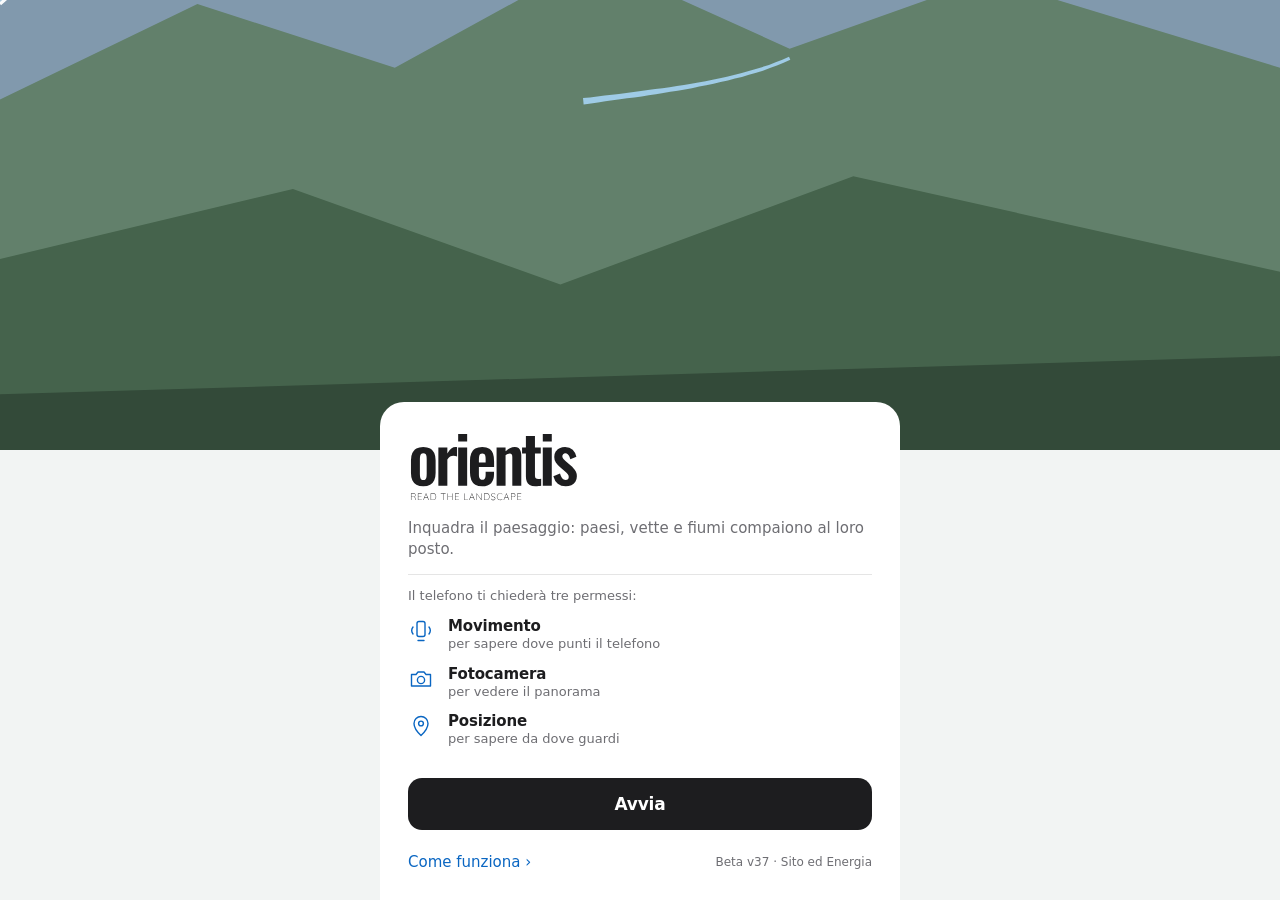
==== beta/index.html @ c4297902 "v37: dati Sito ed Energia (sismica DPC 2025, Tabella A 2009 con fusioni, radon ARPA Lombardia), requ" ====
<!DOCTYPE html>
<html lang="it">
<head>
<meta charset="utf-8">
<meta name="viewport" content="width=device-width, initial-scale=1, maximum-scale=1, user-scalable=no, viewport-fit=cover">
<meta name="apple-mobile-web-app-capable" content="yes">
<meta name="mobile-web-app-capable" content="yes">
<meta name="apple-mobile-web-app-status-bar-style" content="black-translucent">
<meta name="apple-mobile-web-app-title" content="Orientis">
<meta name="theme-color" content="#000000">
<title>Orientis – beta</title>
<link rel="apple-touch-icon" href="icon-180.png">
<link rel="icon" type="image/svg+xml" href="icon.svg">
<style>
:root {
  --ink: #ffffff;
  --soft: rgba(255, 255, 255, 0.74);
  --glass: rgba(10, 14, 20, 0.62);
  --accent: #8fd3ff;
  --sun: #ffd166;
  box-sizing: border-box;
}
*, *::before, *::after { box-sizing: inherit; }
[hidden] { display: none !important; }
html, body {
  height: 100%;
  margin: 0;
  background: #000;
  color: var(--ink);
  font-family: ui-rounded, "SF Pro Rounded", system-ui, -apple-system, "Segoe UI", Roboto, sans-serif;
  overflow: hidden;
  -webkit-text-size-adjust: 100%;
  touch-action: manipulation;   /* niente zoom della pagina con il doppio tocco */
  -webkit-user-select: none; user-select: none;
}
#video {
  position: fixed;
  inset: 0;
  width: 100%;
  height: 100%;
  object-fit: cover;
  background: #000;
}
/* v22: l'immagine la disegna l'app su questa tela (Safari a volte mostrava il video piccolo al centro);
   il video resta sotto, quasi invisibile, solo come sorgente */
#video { opacity: 0.01 !important; }
#camCv { position: fixed; inset: 0; width: 100%; height: 100%; display: block; background: #000; pointer-events: none; }

/* Schermata iniziale */
#start {
  position: fixed;
  inset: 0;
  display: flex;
  align-items: center;
  justify-content: center;
  padding: calc(24px + env(safe-area-inset-top, 0px)) 24px calc(24px + env(safe-area-inset-bottom, 0px));
  background: #0c1117;
}
.box { width: 100%; max-width: 420px; }
.box h1 { font-size: 2.2rem; margin: 0 0 6px; font-weight: 700; letter-spacing: -0.02em; }
.box .sub { margin: 0 0 22px; color: var(--soft); }
.box p { line-height: 1.5; margin: 0 0 14px; }
#go {
  width: 100%;
  padding: 16px;
  font: inherit;
  font-size: 1.1rem;
  font-weight: 600;
  color: #06121c;
  background: var(--accent);
  border: 0;
  border-radius: 14px;
}
#go:disabled { opacity: 0.5; }
#go:focus-visible { outline: 3px solid #fff; outline-offset: 3px; }
#msg { color: #ffb4a8; margin: 14px 0 0; min-height: 1.5em; }

/* Schermata con fotocamera */
#hud { position: fixed; inset: 0; pointer-events: none; }
#labels { position: absolute; inset: 0; overflow: hidden; }
.top {
  position: absolute;
  top: 0; left: 0; right: 0;
  padding: calc(10px + env(safe-area-inset-top, 0px)) 16px 8px;
  text-align: center;
  text-shadow: 0 1px 8px rgba(0, 0, 0, 0.7);
}
.deg {
  font-size: 3rem;
  font-weight: 700;
  line-height: 1;
  letter-spacing: -0.03em;
  font-variant-numeric: tabular-nums;
}
.card { font-size: 1.2rem; font-weight: 600; color: var(--accent); }
.cross {
  position: absolute;
  top: 50%; left: 50%;
  width: 44px; height: 44px;
  margin: -22px 0 0 -22px;
  border: 2px solid var(--accent);
  border-radius: 50%;
  box-shadow: 0 0 0 1px rgba(0, 0, 0, 0.35);
}
.cross::after {
  content: "";
  position: absolute;
  top: 50%; left: 50%;
  width: 6px; height: 6px;
  margin: -3px 0 0 -3px;
  background: var(--accent);
  border-radius: 50%;
}

/* Etichette dei luoghi */
.pill {
  position: absolute;
  height: 40px;
  max-width: 200px;
  padding: 0 10px;
  display: none;
  flex-direction: column;
  justify-content: center;
  border-radius: 10px;
  background: var(--glass);
  -webkit-backdrop-filter: blur(6px);
  backdrop-filter: blur(6px);
  white-space: nowrap;
}
.pill.land { border-left: 4px solid #c8a2ff; }
.pill.peak { border-left: 4px solid #8be28b; }
.pill b { font-size: 0.92rem; font-weight: 600; line-height: 1.2; overflow: hidden; text-overflow: ellipsis; }
.pill i { font-style: normal; font-size: 0.76rem; line-height: 1.2; color: var(--soft); }
.pill.sel { background: var(--accent); color: #06121c; }
.pill.sel i { color: rgba(6, 18, 28, 0.78); }
.pin {
  position: absolute;
  display: none;
  width: 1px;
  background: rgba(255, 255, 255, 0.7);
}
.pin::after {
  content: "";
  position: absolute;
  bottom: -3px; left: -3px;
  width: 7px; height: 7px;
  border-radius: 50%;
  background: var(--accent);
}

/* Marcatore del sole */
#sunMark {
  position: absolute;
  display: none;
  width: 34px; height: 34px;
  margin: -17px 0 0 -17px;
  border: 3px solid var(--sun);
  border-radius: 50%;
  box-shadow: 0 0 14px rgba(255, 209, 102, 0.7);
}
#sunMark span {
  position: absolute;
  top: 38px; left: 50%;
  transform: translateX(-50%);
  font-size: 0.78rem;
  font-weight: 600;
  color: var(--sun);
  text-shadow: 0 1px 4px rgba(0, 0, 0, 0.8);
}

/* Avvisi */
#toast {
  position: absolute;
  left: 16px; right: 16px;
  top: calc(104px + env(safe-area-inset-top, 0px));
  display: flex;
  align-items: center;
  justify-content: center;
  gap: 12px;
  padding: 10px 14px;
  font-size: 0.92rem;
  line-height: 1.35;
  text-align: center;
  background: var(--glass);
  -webkit-backdrop-filter: blur(10px);
  backdrop-filter: blur(10px);
  border-radius: 12px;
  pointer-events: auto;
}
#toast button {
  flex: none;
  padding: 6px 10px;
  font: inherit;
  font-weight: 600;
  color: #06121c;
  background: var(--accent);
  border: 0;
  border-radius: 8px;
}

#toast.ok { background: rgba(20, 70, 40, 0.9); box-shadow: inset 0 0 0 1px rgba(80, 220, 130, 0.5); }

/* Pannello in basso */
.panel {
  position: absolute;
  left: 12px; right: 12px;
  bottom: calc(12px + env(safe-area-inset-bottom, 0px));
  max-height: 70vh;
  overflow-y: auto;
  padding: 12px 16px 6px;
  pointer-events: auto;
  background: var(--glass);
  -webkit-backdrop-filter: blur(14px);
  backdrop-filter: blur(14px);
  border-radius: 16px;
}
#aimName { display: block; font-size: 1.35rem; font-weight: 700; line-height: 1.2; }
#aimInfo { display: block; margin-top: 2px; font-size: 0.92rem; color: var(--soft); }
#here { margin-top: 4px; font-size: 0.88rem; color: var(--soft); }
.actions { display: flex; flex-wrap: wrap; gap: 8px; margin: 10px 0 2px; }
.btn {
  padding: 10px 14px;
  font: inherit;
  font-size: 0.92rem;
  font-weight: 600;
  color: #06121c;
  background: var(--accent);
  border: 0;
  border-radius: 12px;
}
.btn.sun { background: var(--sun); }
.foot { margin-top: 8px; font-size: 0.8rem; color: var(--soft); font-variant-numeric: tabular-nums; }
#gear {
  margin: 4px 0 0 -2px;
  padding: 8px 2px;
  font: inherit;
  font-size: 0.92rem;
  color: var(--accent);
  background: none;
  border: 0;
}
#settings { padding-bottom: 8px; }
.row { display: flex; align-items: center; justify-content: space-between; gap: 10px; padding: 6px 0; font-size: 0.95rem; }
.row button {
  min-width: 44px;
  height: 36px;
  padding: 0 10px;
  font: inherit;
  color: #fff;
  background: rgba(255, 255, 255, 0.16);
  border: 0;
  border-radius: 10px;
}
.row button.on { background: var(--accent); color: #06121c; font-weight: 600; }
.row .grp { display: flex; align-items: center; gap: 6px; }
.row .grp b { display: inline-block; min-width: 52px; text-align: center; font-variant-numeric: tabular-nums; }
.hint { margin: 6px 0 0; font-size: 0.78rem; line-height: 1.4; color: var(--soft); }

/* Etichette toccabili */
.pill { pointer-events: auto; cursor: pointer; }
#toast { top: calc(176px + env(safe-area-inset-top, 0px)); }

/* Mini-mappa */
#miniWrap {
  position: absolute;
  top: calc(44px + env(safe-area-inset-top, 0px));
  left: 12px;
  width: 112px; height: 112px;
  pointer-events: auto;
  z-index: 3;
}
#mini {
  position: absolute; inset: 0;
  border-radius: 50%;
  overflow: hidden;
  border: 2px solid rgba(255, 255, 255, 0.9);
  box-shadow: 0 2px 12px rgba(0, 0, 0, 0.5);
  background: #26303c;
}
#miniMap { position: absolute; inset: 0; }
#miniAttr {
  position: absolute; bottom: 7px; left: 0; right: 0;
  text-align: center;
  font-size: 9px; font-weight: 600;
  color: #111;
  text-shadow: 0 0 3px #fff, 0 0 3px #fff;
  pointer-events: none;
  z-index: 2;
}
#miniExpand {
  position: absolute; right: -8px; bottom: -8px;
  width: 38px; height: 38px;
  border: 0; border-radius: 50%;
  font: inherit; font-size: 1.15rem; font-weight: 700;
  color: #06121c; background: var(--accent);
  box-shadow: 0 1px 6px rgba(0, 0, 0, 0.5);
  z-index: 3;
}
#miniCenter {
  position: absolute; left: 56px; top: 162px;
  transform: translateX(-50%);
  padding: 6px 12px;
  font: inherit; font-size: 0.8rem; font-weight: 600;
  color: #06121c; background: var(--accent);
  border: 0; border-radius: 10px;
  white-space: nowrap;
}
#miniCard {
  position: fixed; left: 12px; right: 12px;
  bottom: calc(30px + env(safe-area-inset-bottom, 0px));
  padding: 12px 16px;
  display: flex; flex-direction: column; gap: 4px;
  color: var(--ink);
  background: var(--glass);
  -webkit-backdrop-filter: blur(14px); backdrop-filter: blur(14px);
  border-radius: 16px;
  z-index: 4;
}
#miniCard b { font-size: 1.25rem; }
#miniCard span { font-size: 0.92rem; color: var(--soft); }
#miniCard button { align-self: flex-start; margin-top: 6px; }
#miniWrap.full { position: fixed; inset: 0; width: auto; height: auto; z-index: 6; }
#miniWrap.full #mini { border-radius: 0; border: 0; box-shadow: none; }
#miniWrap.full #miniExpand { top: calc(12px + env(safe-area-inset-top, 0px)); right: 12px; bottom: auto; }
#miniWrap.full #miniCenter { top: calc(18px + env(safe-area-inset-top, 0px)); }
#miniWrap.full #miniAttr { text-align: right; right: 8px; bottom: calc(6px + env(safe-area-inset-bottom, 0px)); font-size: 11px; }
#miniAttr .l { display: none; }
#miniWrap.full #miniAttr .l { display: inline; }
#miniWrap.full #miniAttr .s { display: none; }
.mk { position: relative; width: 13px; height: 13px; pointer-events: auto; cursor: pointer; }
.mk i { display: block; width: 100%; height: 100%; border-radius: 50%; background: #fff; border: 2px solid #0c1117; }
.mk span {
  position: absolute; left: 17px; top: 50%; transform: translateY(-50%);
  display: none; white-space: nowrap;
  font-size: 11px; font-weight: 600; color: #10151c;
  text-shadow: 0 0 3px #fff, 0 0 3px #fff, 0 0 3px #fff;
}
#miniWrap.full .mk span { display: block; }
.mk.land i { background: #c8a2ff; }
.mk.peak i { background: #8be28b; }
.mk.aim i, .mk.sel i { background: var(--accent); transform: scale(1.35); }
.mk.aim span, .mk.sel span { display: block; font-weight: 700; }

/* Colori della qualità (un solo punto da cambiare per la veste grafica) */
:root { --q-good: #6fe29a; --q-mid: #ffb347; --q-bad: #ff6b5a; --q-none: #b8c2cc; }
#qual { display: inline-flex; align-items: center; gap: 6px; margin-top: 2px; font-size: 0.82rem; font-weight: 600; }
#qual i { width: 9px; height: 9px; border-radius: 50%; background: var(--q-none); box-shadow: 0 0 0 1px rgba(0, 0, 0, 0.4); }
/* Ghiera della bussola */
#tape { position: absolute; top: env(safe-area-inset-top, 0px); left: 0; display: block; pointer-events: none; }
.top { padding-top: calc(36px + env(safe-area-inset-top, 0px)); }
.deg { font-size: 2.3rem; }
.btn:disabled { opacity: 0.4; }
.btn.alt { color: var(--ink); background: rgba(255, 255, 255, 0.2); }
.btn.warn { box-shadow: 0 0 0 3px #ffb347; }
body.aligning .panel { display: none; }
#alignLayer { position: absolute; left: 0; right: 0; top: 170px; bottom: 0; touch-action: none; pointer-events: auto; z-index: 2; }
#alignBar {
  position: fixed; left: 12px; right: 12px;
  bottom: calc(12px + env(safe-area-inset-bottom, 0px));
  padding: 14px 16px; z-index: 4; pointer-events: auto;
  color: var(--ink); background: var(--glass);
  -webkit-backdrop-filter: blur(14px); backdrop-filter: blur(14px);
  border-radius: 16px;
}
#alignBar b { display: block; font-size: 1.15rem; }
#alText { display: block; margin-top: 2px; font-size: 0.92rem; color: var(--soft); }
#alChips { display: flex; flex-wrap: wrap; gap: 6px; margin-top: 10px; }
.chip {
  padding: 7px 11px; font: inherit; font-size: 0.85rem; font-weight: 600;
  color: var(--ink); background: rgba(255, 255, 255, 0.16);
  border: 2px solid transparent; border-radius: 999px;
}
.chip.on { border-color: var(--accent); background: rgba(143, 211, 255, 0.28); }
.chip i { font-style: normal; font-weight: 400; opacity: 0.75; }

/* Percorso del sole */
#sunPath { position: absolute; left: 0; top: 0; width: 100%; height: 100%; display: block; pointer-events: none; }
/* v17: il percorso del sole si attenua sotto ghiera, gradi e filtri (resta leggibile, non disturba i comandi) */
#sunPath {
  -webkit-mask-image: linear-gradient(to bottom, rgba(0,0,0,0.22) 0, rgba(0,0,0,0.22) calc(122px + env(safe-area-inset-top, 0px)), #000 calc(160px + env(safe-area-inset-top, 0px)));
  mask-image: linear-gradient(to bottom, rgba(0,0,0,0.22) 0, rgba(0,0,0,0.22) calc(122px + env(safe-area-inset-top, 0px)), #000 calc(160px + env(safe-area-inset-top, 0px)));
}
#ridge { position: absolute; left: 0; top: 0; width: 100%; height: 100%; display: block; pointer-events: none; }
#alInfo { display: block; margin-top: 8px; font-size: 0.9rem; font-weight: 600; }
#alAlt { display: block; margin: 10px auto 0; padding: 6px 4px; border: 0; background: transparent; color: var(--accent); font: inherit; font-size: 0.88rem; text-decoration: underline; }
#alAlt[hidden] { display: none; }
.btn.tog.on { box-shadow: 0 0 0 3px var(--sun); }
#sunRow { margin-top: 10px; padding-top: 8px; border-top: 1px solid rgba(255, 255, 255, 0.18); }
#sunRow .dateRow { display: flex; align-items: center; justify-content: space-between; gap: 8px; }
#sunRow .dateRow b { font-size: 1rem; }
#sdDate::first-letter { text-transform: uppercase; }
#sunRow .dateRow button, #sunRow .sdChips button {
  padding: 6px 11px; font: inherit; font-size: 0.85rem; font-weight: 600;
  color: var(--ink); background: rgba(255, 255, 255, 0.16); border: 0; border-radius: 999px;
}
#sunRow input[type=range] { width: 100%; margin: 8px 0 4px; accent-color: var(--sun); }
#sunRow .sdChips { display: flex; flex-wrap: wrap; gap: 6px; margin: 4px 0; }
.sunlbl { font-size: 10px; font-weight: 700; line-height: 1; white-space: nowrap; padding: 2px 4px; border-radius: 4px; color: #fff; pointer-events: none; transform: translateY(-50%); }
.sunlbl.rise { background: rgba(255, 159, 28, 0.92); color: #1d1200; }
.sunlbl.set { background: rgba(228, 87, 46, 0.92); }
#miniWrap.full .sunlbl { font-size: 12px; padding: 3px 6px; }
#sunLegend {
  display: none; position: absolute; left: 12px; top: calc(14px + env(safe-area-inset-top, 0px));
  padding: 8px 10px; font-size: 0.78rem; line-height: 1.5; color: var(--ink);
  background: var(--glass); -webkit-backdrop-filter: blur(10px); backdrop-filter: blur(10px);
  border-radius: 10px; pointer-events: none; z-index: 2;
}
#sunLegend i { display: inline-block; width: 22px; height: 0; margin-right: 6px; vertical-align: middle; border-top: 3px dashed; }
#sunLegend .r { border-color: #ff9f1c; }
#sunLegend .s { border-color: #e4572e; }
#sunLegend .w { width: 22px; height: 10px; border: 0; background: rgba(255, 209, 102, 0.55); }
#miniWrap.full #sunLegend.on { display: block; }
#sdInfo { font-size: 0.85rem; color: var(--soft); line-height: 1.35; }

/* ===== Versione B: filtri, etichette compatte, pannello che scorre ===== */
.top { padding-top: calc(36px + env(safe-area-inset-top, 0px)); display: flex; justify-content: center; align-items: center; gap: 8px; }
.deg { font-size: 1.7rem; }
.card { font-size: 1.05rem; }
#qual span { display: none; }
#qual i { width: 10px; height: 10px; }
#filters { position: absolute; left: 0; right: 0; top: calc(82px + env(safe-area-inset-top, 0px)); display: flex; justify-content: center; gap: 10px; pointer-events: auto; }
.flt { width: 40px; height: 40px; padding: 0; border: 0; border-radius: 50%; display: flex; align-items: center; justify-content: center; background: rgba(10, 14, 20, 0.5); box-shadow: inset 0 0 0 1.5px var(--c); }
.flt[aria-pressed="false"] { background: rgba(10, 14, 20, 0.28); box-shadow: inset 0 0 0 1px rgba(255, 255, 255, 0.3); opacity: 0.6; }
.ic .f { fill: var(--ic, #fff); }
.ic .s { stroke: var(--ic, #fff); fill: none; stroke-linecap: round; stroke-linejoin: round; }
/* etichette: icona + nome; al centro anche quota e distanza; i minori solo icona */
.pill { height: auto; min-height: 30px; max-width: 230px; padding: 0 10px 0 8px; flex-direction: row; align-items: center; gap: 6px; border-radius: 15px; border-left: 0 !important; }
.pill .ic { flex: none; }
.pill .tx { display: flex; flex-direction: column; min-width: 0; }
.pill b { font-size: 0.9rem; }
.pill i { display: none; }
.pill.sel { padding: 6px 12px 7px 10px; border-radius: 14px; --ic: #06121c; }
.pill.sel b { font-size: 0.95rem; font-weight: 700; }
.pill.sel i { display: block; }
.pill.dot { width: 24px; min-height: 24px; height: 24px; padding: 0; justify-content: center; border-radius: 12px; background: rgba(10, 14, 20, 0.55); }
.pill.dot .tx { display: none; }
.pill.dot .ic { width: 11px; height: 11px; }
.pin::after { background: var(--pc, var(--accent)); }
/* pannello in basso */
.panel { left: 0; right: 0; bottom: 0; max-height: 46vh; overflow: hidden; padding: 0 16px calc(14px + env(safe-area-inset-bottom, 0px)); border-radius: 24px 24px 0 0; background: rgba(10, 14, 20, 0.8); transition: max-height 0.25s ease; }
/* v18: aperto copre tutta la pagina (prima si intravedevano ghiera, filtri e fotocamera sopra) */
.panel.open { max-height: 100vh; max-height: 100dvh; height: 100vh; height: 100dvh; overflow-y: auto; border-radius: 0; padding-top: env(safe-area-inset-top, 0px); background: #0e1218; z-index: 20; }
#grab { display: block; width: 100%; height: 22px; margin: 0; padding: 0; border: 0; background: none; }
#grab i { display: block; width: 40px; height: 5px; margin: 8px auto 0; border-radius: 3px; background: rgba(255, 255, 255, 0.45); }
.peek { min-height: 88px; display: flex; flex-direction: column; justify-content: center; }
body.hasmap .peek { padding-right: 104px; }
#aimName { font-size: 1.3rem; }
#sunLine { display: block; margin-top: 3px; font-size: 0.85rem; color: var(--sun); }
#here { margin-top: 2px; font-size: 0.82rem; }
.panel .actions { align-items: center; margin: 10px 0 0; min-height: 46px; }
.rb { width: 46px; height: 46px; margin-left: auto; padding: 0; border: 0; border-radius: 50%; display: flex; align-items: center; justify-content: center; background: rgba(255, 255, 255, 0.12); }
.rb.warn { box-shadow: 0 0 0 3px #ffb347; }
#more { padding-top: 6px; }
.panel:not(.open) #more { display: none; }
#more h3 { margin: 18px 0 4px; font-size: 0.78rem; font-weight: 700; letter-spacing: 0.06em; text-transform: uppercase; color: rgba(255, 255, 255, 0.6); }
.sw { display: flex; align-items: center; gap: 12px; min-height: 44px; font-size: 1rem; }
.sw span { flex: 1; }
.sw small { display: block; font-size: 0.78rem; color: rgba(255, 255, 255, 0.55); }
.sw em { font-style: normal; font-size: 0.82rem; color: rgba(255, 255, 255, 0.55); }
.sw input { width: 22px; height: 22px; accent-color: var(--accent); }
.two { display: flex; gap: 14px; }
.two > div { flex: 1; }
.seg { display: flex; border-radius: 10px; overflow: hidden; box-shadow: inset 0 0 0 1px rgba(255, 255, 255, 0.25); }
.seg button { flex: 1; height: 38px; padding: 0; border: 0; font: inherit; font-size: 0.85rem; color: #fff; background: transparent; }
.seg button.on { background: var(--accent); color: #06121c; font-weight: 700; }
.soon { display: flex; justify-content: space-between; align-items: center; min-height: 40px; color: rgba(255, 255, 255, 0.45); }
.soon em { font-style: normal; font-size: 0.78rem; }
#sunRow { margin-top: 6px; padding-top: 0; border-top: 0; }
/* mini-mappa dentro il pannello */
#miniWrap:not(.full) { top: 0; left: auto; right: 16px; width: 88px; height: 88px; }
#miniWrap:not(.full) #mini { border-radius: 16px; }
#miniWrap:not(.full) #miniExpand, #miniWrap:not(.full) #miniCenter { display: none; }
/* v17: nascosta con visibility (non display:none): la mappa non si ridimensiona a zero e Safari non riorganizza i livelli della fotocamera */
body.sheetopen #miniWrap:not(.full), body.compmode #miniWrap:not(.full) { visibility: hidden; pointer-events: none; }
/* v17: nel tondo piccolo le scritte Alba/Tramonto coprivano tutto: solo nella mappa grande */
#miniWrap:not(.full) .sunlbl { display: none; }
body.aligning #filters { display: none; }
body.aligning #miniWrap:not(.full) { visibility: hidden; pointer-events: none; }
.mk { width: 18px; height: 18px; }
.mk i { display: flex; align-items: center; justify-content: center; border: 0; background: rgba(12, 17, 23, 0.85); }
.mk i .ic { width: 10px; height: 10px; }
.mk.land i, .mk.peak i { background: rgba(12, 17, 23, 0.85); }
.mk.aim i, .mk.sel i { background: var(--accent); --ic: #06121c; }
.pill.sel .ic .f, .mk.aim .ic .f, .mk.sel .ic .f { fill: #06121c; }
.pill.sel .ic .s, .mk.aim .ic .s, .mk.sel .ic .s { stroke: #06121c; }

/* Linea dell'orizzonte (solo durante l'allineamento) */
#horizon { position: absolute; left: 0; right: 0; height: 0; display: none; border-top: 1.5px dashed rgba(255, 255, 255, 0.85); box-shadow: 0 0 3px rgba(0, 0, 0, 0.6); pointer-events: none; }
#horizon span { position: absolute; left: 12px; top: 3px; font-size: 0.72rem; font-weight: 600; color: #fff; text-shadow: 0 1px 3px rgba(0, 0, 0, 0.9); }
body.aligning #horizon.on { display: block; }

/* ===== Passo 2: zoom, scatto, galleria, punto di ripresa ===== */
#video { transform-origin: 50% 50%; transition: opacity 0.15s; }
#video.switching { opacity: 0; }
/* riga in basso di Esplora: galleria – scatto – allinea */
/* riga in basso: bussola a sinistra, fotocamera a destra */
.bar { display: flex; align-items: center; justify-content: space-between; padding: 10px 4px 0; }
.bar .cam { display: flex; align-items: center; gap: 16px; }
.comp {
  height: 52px; padding: 0 16px 0 12px; border: 0; border-radius: 26px;
  display: flex; align-items: center; gap: 8px;
  font: inherit; font-size: 0.95rem; font-weight: 600; color: #fff;
  background: rgba(255, 255, 255, 0.12);
}
.comp[aria-expanded="true"] { background: rgba(143, 211, 255, 0.2); box-shadow: inset 0 0 0 1.5px var(--accent); }
.comp i { width: 9px; height: 9px; border-radius: 50%; background: var(--q-none); }
.comp.sunready i { background: var(--sun) !important; box-shadow: 0 0 0 3px rgba(255, 209, 102, 0.35); }
.bar .shut { width: 56px; height: 56px; }
.bar .shut span { width: 42px; height: 42px; }
#bmenu { display: flex; flex-direction: column; gap: 8px; padding: 2px 0 0; }
#bmenu[hidden] { display: none; }
/* v19: menù semplificato: stato, un pulsante, nota sul sole, Avanzate */
#bmenu #calib, #bmenu #calibNone, #bmenu #sunBtn, #bmenu #walkBtn { display: none !important; }
#bmenu .bmi.big { min-height: 58px; align-items: center; text-align: center; background: #f5f5f7; color: #111; }
#bmenu .bmi.big b { font-size: 1.05rem; }
#bmenu .bmi.big span { color: rgba(0, 0, 0, 0.6); }
.bmNote { display: flex; align-items: center; gap: 8px; font-size: 0.82rem; color: rgba(255, 255, 255, 0.7); }
.bmNote i { flex: none; width: 8px; height: 8px; border-radius: 50%; background: #ffc928; }
.bmNote.off i { background: rgba(255, 255, 255, 0.3); }
.bmAdv { align-self: flex-start; border: 0; background: none; padding: 4px 0; font: inherit; font-size: 0.9rem; font-weight: 600; color: var(--accent); }
#fig8 { display: flex; align-items: center; gap: 10px; padding: 6px 10px; border-radius: 12px; background: rgba(143, 211, 255, 0.08); font-size: 0.82rem; line-height: 1.3; color: rgba(255, 255, 255, 0.8); }
#fig8[hidden] { display: none; }
#fig8 svg { flex: none; width: 104px; height: 42px; }
/* avviso per dispositivi senza bussola o fotocamera posteriore */
#devNote { position: fixed; left: 16px; right: 16px; top: 30%; z-index: 80; padding: 18px; border-radius: 18px; background: rgba(14, 18, 24, 0.96); box-shadow: 0 8px 30px rgba(0, 0, 0, 0.5); text-align: center; }
#devNote[hidden] { display: none; }
#pauseNote { position: fixed; inset: 0; z-index: 70; border: 0; padding: 24px; background: rgba(8, 12, 16, 0.92); color: #fff; font: inherit; display: flex; flex-direction: column; align-items: center; justify-content: center; gap: 8px; text-align: center; }
#pauseNote[hidden] { display: none; }
#pauseNote b { font-size: 1.1rem; }
#pauseNote span { font-size: 0.9rem; color: rgba(255, 255, 255, 0.7); }
#devNote b { display: block; font-size: 1.05rem; margin-bottom: 6px; }
#devNote p { margin: 0 0 14px; font-size: 0.92rem; line-height: 1.4; color: rgba(255, 255, 255, 0.8); }
#devNote button { border: 0; border-radius: 12px; padding: 10px 22px; font: inherit; font-weight: 700; background: var(--accent); color: #06121c; }
#sheet.compmode .peek, #sheet.compmode #miniWrap:not(.full) { display: none; }
body.hasmap #sheet.compmode .peek { padding-right: 0; }
.bmRow { display: flex; gap: 8px; }
.bmRow .bmi { flex: 1; min-width: 0; }
#bmClose { margin-left: auto; flex: none; width: 36px; height: 32px; border: 0; background: none; color: #fff; font-size: 1rem; }
.bmState { display: flex; align-items: center; gap: 8px; font-size: 0.82rem; line-height: 1.3; color: rgba(255, 255, 255, 0.74); }
.bmState i { flex: none; width: 9px; height: 9px; border-radius: 50%; background: var(--q-none); }
.bmi {
  padding: 10px 12px; border: 0; border-radius: 12px; text-align: left;
  display: flex; flex-direction: column; gap: 2px;
  font: inherit; color: #fff; background: rgba(255, 255, 255, 0.12);
}
.bmi[hidden] { display: none; }
.bmi b { font-size: 0.92rem; font-weight: 700; }
.bmi span { font-size: 0.76rem; line-height: 1.3; color: rgba(255, 255, 255, 0.72); }
.bmi.main { background: var(--accent); color: #06121c; }
.bmi.main span { color: rgba(6, 18, 28, 0.78); }
.bmi.sun { background: var(--sun); color: #1d1200; }
.bmi.sun span { color: rgba(29, 18, 0, 0.78); }
.bmi.off { background: rgba(255, 255, 255, 0.05); }
.bmi.off b { color: rgba(255, 255, 255, 0.7); }

.gal { width: 46px; height: 46px; padding: 0; border: 0; background: none; display: flex; align-items: center; justify-content: center; }
.gal .thumb {
  display: block; width: 32px; height: 32px; border-radius: 7px;
  box-shadow: 0 0 0 1.5px rgba(255, 255, 255, 0.8);
  background: #a9c9de center / cover no-repeat;
  background-image: url("data:image/svg+xml,%3Csvg xmlns='http://www.w3.org/2000/svg' viewBox='0 0 46 46'%3E%3Crect width='46' height='46' fill='%23a9c9de'/%3E%3Cpath d='M0 26 L10 18 L20 24 L30 14 L46 24 V46 H0 Z' fill='%2362806b'/%3E%3Cpath d='M0 34 L46 30 V46 H0 Z' fill='%23334a39'/%3E%3C/svg%3E");
}
.shut { width: 66px; height: 66px; padding: 0; border: 0; border-radius: 50%; background: transparent; box-shadow: inset 0 0 0 4px #fff; display: flex; align-items: center; justify-content: center; }
.shut span { display: block; width: 52px; height: 52px; border-radius: 50%; background: #fff; transition: transform 0.1s; }
.shut:active span { transform: scale(0.88); }
/* schermata Scatto a tutto schermo */
body.shooting .panel, body.shooting #filters, body.shooting #miniWrap:not(.full),
body.shooting #sunPath, body.shooting #ridge, body.shooting #sunMark, body.shooting .cross { display: none !important; }
body.shooting.nonames #labels { visibility: hidden; }
#shotTop { position: absolute; left: 0; right: 0; top: calc(34px + env(safe-area-inset-top, 0px)); height: 44px; pointer-events: none; z-index: 3; }
.ov {
  position: absolute; top: 0; height: 44px; min-width: 44px; padding: 0 14px; border: 0; border-radius: 22px;
  display: flex; align-items: center; justify-content: center; gap: 6px;
  font: inherit; font-size: 0.82rem; font-weight: 600; color: #fff;
  background: rgba(10, 14, 20, 0.5); pointer-events: auto;
}
#shotClose { left: 16px; padding: 0; }
#shotNames { right: 16px; box-shadow: inset 0 0 0 1.5px var(--accent); }
#shotHi { right: 16px; top: 54px; height: 36px; font-size: 0.76rem; box-shadow: inset 0 0 0 1px rgba(255, 255, 255, 0.3); }
#shotHi[aria-pressed="true"] { box-shadow: inset 0 0 0 1.5px var(--sun); color: var(--sun); }
#shotNames[aria-pressed="false"] { box-shadow: inset 0 0 0 1px rgba(255, 255, 255, 0.3); color: rgba(255, 255, 255, 0.75); }
#shotNames[aria-pressed="false"] svg { opacity: 0.4; }
#shotBar {
  position: absolute; left: 0; right: 0; bottom: 0;
  padding: 0 36px calc(30px + env(safe-area-inset-bottom, 0px));
  display: flex; align-items: center; justify-content: space-between; pointer-events: auto; z-index: 3;
}
#shotBar .sp, .gh .sp { width: 50px; }
#shotBar .gal { width: 50px; height: 50px; }
#shotBar .gal .thumb { width: 36px; height: 36px; border-radius: 8px; box-shadow: 0 0 0 1.5px #fff; }
#shotBar .shut { width: 78px; height: 78px; box-shadow: inset 0 0 0 5px #fff; }
#shotBar .shut span { width: 62px; height: 62px; }
#flash { position: fixed; inset: 0; background: #fff; opacity: 0; pointer-events: none; z-index: 9; transition: opacity 0.35s ease-out; }
#flash.on { opacity: 0.85; transition: none; }
/* ghiera dello zoom: bordo destro, a metà schermo */
#zoom {
  position: absolute; right: 4px; top: 50%; width: 52px; height: 168px; margin-top: -84px;
  pointer-events: auto; touch-action: none; z-index: 3; opacity: 0.45; transition: opacity 0.4s;
  outline: none;
}
#zoom.awake { opacity: 1; transition: opacity 0.1s; }
body.sheetopen #zoom, body.aligning.sheetopen #zoom, body.mapfull #zoom { display: none; }
#zoomTrack { position: absolute; right: 14px; top: 0; width: 24px; height: 100%; }
#zoomTrack::before { content: ""; position: absolute; left: 11px; top: 12px; bottom: 12px; width: 2px; border-radius: 1px; background: rgba(255, 255, 255, 0.55); box-shadow: 0 0 3px rgba(0, 0, 0, 0.5); }
.zs { position: absolute; left: -10px; width: 44px; height: 32px; padding: 0; border: 0; background: none; pointer-events: none; }
.zs i { position: absolute; left: 14px; top: 15px; width: 16px; height: 2px; border-radius: 1px; background: #fff; box-shadow: 0 0 3px rgba(0, 0, 0, 0.6); }
.zs span { position: absolute; right: 38px; top: 8px; font-size: 11px; font-weight: 700; color: #fff; text-shadow: 0 1px 3px rgba(0, 0, 0, 0.8); opacity: 0; transition: opacity 0.2s; white-space: nowrap; }
#zoom.awake .zs span { opacity: 1; }
#zoomKnob {
  position: absolute; left: -9px; width: 42px; height: 26px; border-radius: 13px;
  display: flex; align-items: center; justify-content: center;
  font-size: 12px; font-weight: 700; color: #06121c; background: #fff;
  box-shadow: 0 1px 6px rgba(0, 0, 0, 0.45); transition: top 0.12s ease-out;
}
#zoomBubble {
  position: absolute; right: 60px; padding: 6px 12px; border-radius: 12px;
  font-size: 1.15rem; font-weight: 700; color: #fff; background: var(--glass);
  -webkit-backdrop-filter: blur(8px); backdrop-filter: blur(8px);
  opacity: 0; transition: opacity 0.2s, top 0.12s ease-out; pointer-events: none; white-space: nowrap;
}
#zoom.drag #zoomBubble { opacity: 1; }
/* punto di ripresa */
#spot .kv { display: flex; align-items: baseline; gap: 10px; min-height: 30px; font-size: 0.92rem; }
#spot .kv span { flex: none; width: 104px; color: rgba(255, 255, 255, 0.6); }
#spCoord { font-size: 0.86rem; }
#spCatMap { text-decoration: none; }
#spot .kv b { flex: 1; font-weight: 600; font-variant-numeric: tabular-nums; }
.mini { flex: none; padding: 5px 10px; border: 0; border-radius: 999px; font: inherit; font-size: 0.8rem; font-weight: 600; color: #06121c; background: var(--accent); }
.lens { font-style: normal; font-size: 0.8rem; color: rgba(255, 255, 255, 0.55); }
/* galleria e modifica */
#gal, #edit {
  position: fixed; inset: 0; z-index: 20; display: flex; flex-direction: column;
  background: #0b0e12; color: #fff; -webkit-user-select: none; user-select: none;
}
#edit { z-index: 21; }
#gal[hidden], #edit[hidden] { display: none; }
.gh { flex: none; display: flex; align-items: center; justify-content: space-between; padding: calc(8px + env(safe-area-inset-top, 0px)) 12px 6px; }
.gh b { font-size: 0.95rem; font-weight: 700; }
.gh .sp { width: 96px; }
.back { min-width: 96px; height: 44px; padding: 0 10px; border: 0; background: none; font: inherit; font-size: 1rem; color: var(--accent); text-align: left; }
.back.strong { text-align: right; font-weight: 700; }
#galStage { position: relative; flex: 1 1 auto; min-height: 0; touch-action: pan-y; }
#galCv, #edCv { position: absolute; inset: 0; width: 100%; height: 100%; object-fit: contain; }
#galCap {
  position: absolute; left: 0; right: 0; bottom: 0; padding: 8px 12px;
  font-size: 0.72rem; line-height: 1.35; color: rgba(255, 255, 255, 0.92); background: rgba(0, 0, 0, 0.42);
}
#galCap:empty { display: none; }
#galEmpty { position: absolute; inset: 0; display: flex; align-items: center; justify-content: center; text-align: center; padding: 24px; color: rgba(255, 255, 255, 0.7); line-height: 1.5; margin: 0; }
#galInfo { flex: none; padding: 8px 14px 0; font-size: 0.78rem; line-height: 1.45; color: rgba(255, 255, 255, 0.6); font-variant-numeric: tabular-nums; }
#galHint { flex: none; display: flex; gap: 8px; align-items: flex-start; margin: 10px 12px 0; padding: 10px 12px; border-radius: 12px; background: rgba(143, 211, 255, 0.12); font-size: 0.8rem; line-height: 1.4; }
#galHint p { margin: 0; flex: 1; }
#galHint button { flex: none; width: 32px; height: 32px; border: 0; background: none; color: #fff; font-size: 1rem; }
#galStrip { flex: none; display: flex; gap: 6px; padding: 12px; overflow-x: auto; -webkit-overflow-scrolling: touch; scrollbar-width: none; }
#galStrip::-webkit-scrollbar { display: none; }
#galStrip button { flex: none; width: 52px; height: 52px; padding: 0; border: 0; border-radius: 8px; background: #26303c center / cover no-repeat; }
#galStrip button.on { box-shadow: 0 0 0 2px var(--accent); }
.gacts { flex: none; display: flex; justify-content: space-between; padding: 4px 24px calc(14px + env(safe-area-inset-bottom, 0px)); }
.gacts button { width: 96px; height: 56px; border: 0; border-radius: 14px; background: transparent; color: #fff; font: inherit; font-size: 0.75rem; display: flex; flex-direction: column; align-items: center; justify-content: center; gap: 4px; }
.gacts button:disabled { opacity: 0.35; }
.gacts .del { color: #ff8a80; }
.gacts .del.confirm { background: rgba(255, 107, 90, 0.2); font-weight: 700; }
#galToast { position: absolute; left: 16px; right: 16px; top: calc(60px + env(safe-area-inset-top, 0px)); padding: 10px 14px; border-radius: 12px; text-align: center; font-size: 0.9rem; background: rgba(30, 38, 48, 0.95); }
#edStage { position: relative; flex: 1 1 auto; min-height: 0; margin: 4px 0; overflow: hidden; touch-action: none; }
#edStage #edCv { inset: 18px; width: calc(100% - 36px); height: calc(100% - 36px); }
#edCrop { position: absolute; box-shadow: 0 0 0 9999px rgba(0, 0, 0, 0.55); outline: 1.5px solid #fff; touch-action: none; }
#edCrop::before, #edCrop::after { content: ""; position: absolute; border: 0 solid rgba(255, 255, 255, 0.35); pointer-events: none; }
#edCrop::before { left: 33.33%; right: 33.33%; top: 0; bottom: 0; border-left-width: 1px; border-right-width: 1px; }
#edCrop::after { top: 33.33%; bottom: 33.33%; left: 0; right: 0; border-top-width: 1px; border-bottom-width: 1px; }
#edCrop i { position: absolute; width: 34px; height: 34px; }
#edCrop i::after { content: ""; position: absolute; width: 18px; height: 18px; border: 0 solid #fff; }
#edCrop i[data-h="nw"] { left: -12px; top: -12px; } #edCrop i[data-h="nw"]::after { left: 10px; top: 10px; border-left-width: 4px; border-top-width: 4px; }
#edCrop i[data-h="ne"] { right: -12px; top: -12px; } #edCrop i[data-h="ne"]::after { right: 10px; top: 10px; border-right-width: 4px; border-top-width: 4px; }
#edCrop i[data-h="sw"] { left: -12px; bottom: -12px; } #edCrop i[data-h="sw"]::after { left: 10px; bottom: 10px; border-left-width: 4px; border-bottom-width: 4px; }
#edCrop i[data-h="se"] { right: -12px; bottom: -12px; } #edCrop i[data-h="se"]::after { right: 10px; bottom: 10px; border-right-width: 4px; border-bottom-width: 4px; }
.edTools { flex: none; padding: 4px 16px calc(16px + env(safe-area-inset-bottom, 0px)); }
.edTools .hint { margin: 0 0 6px; }
.edRow { display: flex; align-items: center; gap: 12px; min-height: 48px; font-size: 0.95rem; }
.edRow input[type=range] { flex: 1; accent-color: var(--accent); }
.edRow b { width: 46px; text-align: right; font-variant-numeric: tabular-nums; }
.ov2 { flex: 1; height: 42px; border: 0; border-radius: 12px; font: inherit; font-size: 0.9rem; font-weight: 600; color: #fff; background: rgba(255, 255, 255, 0.12); }
#edNames { box-shadow: inset 0 0 0 1.5px var(--accent); }
#edNames[aria-pressed="false"] { box-shadow: none; color: rgba(255, 255, 255, 0.7); }

/* ===== v23 – veste grafica, tappa 1: tema chiaro / scuro =====
   Un solo posto per i colori. Sopra la fotocamera restano i colori per tipo; cambiano le superfici
   (pannello, galleria, modifica, pagina iniziale, avvisi). Tema scelto da <html data-theme>. */
:root, :root[data-theme="light"] {
  --font: -apple-system, BlinkMacSystemFont, "SF Pro Text", system-ui, "Inter", "Segoe UI", Roboto, sans-serif;
  --bg: #f2f4f3;            /* fondo delle pagine intere */
  --sf: #ffffff;            /* superfici (righe, schede) */
  --tx: #1d1d1f;            /* testo */
  --tx2: #6e6e73;           /* testo secondario */
  --tx3: rgba(60, 60, 67, 0.42);
  --line: rgba(0, 0, 0, 0.1);
  --fill: rgba(0, 0, 0, 0.05);  /* fondo dei tasti tenui (come il tasto Bussola) */
  --fill2: rgba(0, 0, 0, 0.08);
  --acc: #0a66c2;           /* collegamenti e scelte attive */
  --acc-tx: #ffffff;
  --pri: #1d1d1f;           /* tasto principale */
  --pri-tx: #ffffff;
  --glass-card: rgba(255, 255, 255, 0.78);   /* schede sospese sopra la fotocamera */
  --glass-line: rgba(0, 0, 0, 0.1);
  --pill: rgba(236, 238, 242, 0.8);          /* etichette non al centro */
  --pill-tx: #1d1d1f;
  --pill-tx2: #6e6e73;
  --ok-bg: #e7f6ec; --ok-tx: #1b6b3a; --ok-line: rgba(52, 199, 89, 0.45);
  /* colori per tipo dentro le superfici chiare */
  --t-town: #1d1d1f; --t-peak: #2f8f48; --t-land: #7b4fd0; --t-river: #2b86c5; --t-sun: #e0a800; --t-relief: #2b86c5;
  --q-good: #34c759; --q-mid: #ff9f0a; --q-bad: #ff3b30; --q-none: #aeaeb2;
  color-scheme: light;
}
:root[data-theme="dark"] {
  --bg: #111814;            /* verde-ardesia scuro (colori del paesaggio) */
  --sf: #1a231e;
  --tx: #f5f5f7;
  --tx2: rgba(245, 245, 247, 0.62);
  --tx3: rgba(245, 245, 247, 0.38);
  --line: rgba(255, 255, 255, 0.12);
  --fill: rgba(255, 255, 255, 0.1);
  --fill2: rgba(255, 255, 255, 0.16);
  --acc: #8fd3ff;
  --acc-tx: #06121c;
  --pri: #f5f5f7;
  --pri-tx: #111814;
  --glass-card: rgba(28, 28, 30, 0.72);
  --glass-line: rgba(255, 255, 255, 0.14);
  --pill: rgba(28, 28, 30, 0.55);
  --pill-tx: #f5f5f7;
  --pill-tx2: rgba(245, 245, 247, 0.62);
  --ok-bg: rgba(30, 80, 48, 0.92); --ok-tx: #d6f5e0; --ok-line: rgba(80, 220, 130, 0.5);
  --t-town: #ffffff; --t-peak: #8fd99a; --t-land: #c8a2ff; --t-river: #7fc8ff; --t-sun: #ffc928; --t-relief: #8fd3ff;
  --q-good: #6fe29a; --q-mid: #ffb347; --q-bad: #ff6b5a; --q-none: #8e8e93;
  color-scheme: dark;
}
html, body { font-family: var(--font); }
button, input, select { font-family: inherit; }

/* pagina iniziale (provvisoria: la nuova arriva nella tappa 4) */
#start { background: var(--bg); color: var(--tx); }
#start .sub, #start p { color: var(--tx2); }
#go { background: var(--pri); color: var(--pri-tx); }
#go:focus-visible { outline-color: var(--acc); }

/* pannello aperto a tutta pagina */
.panel.open { background: var(--bg); color: var(--tx); }
.panel.open #grab i { background: var(--tx3); }
.panel.open .peek, .panel.open #aimInfo, .panel.open #here { color: var(--tx); }
.panel.open #aimInfo, .panel.open #here { color: var(--tx2); }
#more h3 { color: var(--tx2); }
#more .hint, #more .foot { color: var(--tx2); }
.sw small, .sw em { color: var(--tx2); }
.sw input { accent-color: var(--acc); }
.seg { box-shadow: inset 0 0 0 1px var(--line); background: var(--sf); }
.seg button { color: var(--tx); }
.seg button.on { background: var(--pri); color: var(--pri-tx); }
.soon { color: var(--tx3); }
#more .row button { color: var(--tx); background: var(--fill2); }
#more .row button.on { background: var(--pri); color: var(--pri-tx); }
.lens { color: var(--tx2); }
#spot .kv span { color: var(--tx2); }
.mini { background: var(--fill2); color: var(--tx); }
#sunRow .dateRow button, #sunRow .sdChips button { color: var(--tx); background: var(--fill2); }
#sdInfo { color: var(--tx2); }
.panel.open .comp { color: var(--tx); background: var(--fill); }
.panel.open .bmi { color: var(--tx); background: var(--fill); }
.panel.open .bmi span, .panel.open .bmState, .panel.open .bmNote { color: var(--tx2); }
.panel.open #bmClose { color: var(--tx); }
.panel.open .bmAdv { color: var(--acc); }
.panel.open #bmenu .bmi.big { background: var(--pri); color: var(--pri-tx); }
.panel.open #bmenu .bmi.big span { color: var(--pri-tx); opacity: 0.7; }
.panel.open #fig8 { background: var(--fill); color: var(--tx2); }
/* icone dei tipi nelle superfici: toni adatti al tema */
.sw.t-town { --ic: var(--t-town); } .sw.t-peak { --ic: var(--t-peak); } .sw.t-land { --ic: var(--t-land); }
.sw.t-sun { --ic: var(--t-sun); } .sw.t-relief { --ic: var(--t-relief); }
#segT { margin-top: 6px; }

/* galleria e modifica */
#gal, #edit { background: var(--bg); color: var(--tx); }
.back { color: var(--acc); }
#galEmpty, #galInfo { color: var(--tx2); }
#galHint { background: var(--fill); color: var(--tx); }
#galHint button { color: var(--tx); }
#galStrip button { background-color: var(--fill2); }
#galStrip button.on { box-shadow: 0 0 0 2px var(--acc); }
.gacts button { color: var(--tx); }
.gacts .del { color: #ff3b30; }
.gacts button:not(.del) svg path, .gacts button:not(.del) svg circle { stroke: var(--acc); }
.gacts .del svg path { stroke: #ff3b30; }
#galToast { background: var(--sf); color: var(--tx); box-shadow: 0 4px 18px rgba(0, 0, 0, 0.18); }
.edRow input[type=range] { accent-color: var(--acc); }
.ov2 { color: var(--tx); background: var(--fill2); }
#edNames { box-shadow: inset 0 0 0 1.5px var(--acc); }
#edNames[aria-pressed="false"] { box-shadow: none; color: var(--tx2); }
#edit .hint { color: var(--tx2); }
#galCap { color: #fff; }   /* resta sopra la foto */

/* avvisi a tutta pagina */
#devNote { background: var(--sf); color: var(--tx); }
#devNote p { color: var(--tx2); }
#devNote button { background: var(--pri); color: var(--pri-tx); }
#pauseNote { background: color-mix(in srgb, var(--bg) 94%, transparent); color: var(--tx); }
#pauseNote span { color: var(--tx2); }

/* ===== v23 – veste grafica, tappa 2: schermata principale variante A ===== */
:root { --sun-tx: #9a6a00; --card-shadow: 0 0 0 0.5px var(--glass-line), 0 10px 30px rgba(0, 0, 0, 0.18); }
:root[data-theme="dark"] { --sun-tx: #ffc928; }
/* in alto: ghiera a filetti e gradi in pastiglia */
#tape { top: calc(4px + env(safe-area-inset-top, 0px)); filter: drop-shadow(0 0.5px 1.5px rgba(0, 0, 0, 0.45)); }
.top { padding: calc(38px + env(safe-area-inset-top, 0px)) 16px 0; gap: 0; text-shadow: none; }
.degpill {
  display: inline-flex; align-items: baseline; gap: 5px; padding: 4px 12px; border-radius: 12px;
  background: rgba(0, 0, 0, 0.18); -webkit-backdrop-filter: blur(10px); backdrop-filter: blur(10px);
  color: #fff; font-variant-numeric: tabular-nums;
}
.degpill .deg { font-size: 15px; font-weight: 600; letter-spacing: -0.01em; line-height: 1.3; }
.degpill .card { font-size: 15px; font-weight: 400; opacity: 0.8; color: #fff; }
/* filtri in colonna a sinistra, speculari allo zoom a destra */
#filters {
  left: 12px; right: auto; top: 50%; transform: translateY(-50%);
  flex-direction: column; justify-content: flex-start; gap: 6px;
}
.flt {
  width: 34px; height: 34px; opacity: 1;
  background: rgba(0, 0, 0, 0.28); -webkit-backdrop-filter: blur(10px); backdrop-filter: blur(10px);
  box-shadow: inset 0 0 0 0.5px rgba(255, 255, 255, 0.25);
}
/* v24 (decisione dell'utente, 8 nov.): chiese, torri e castelli solo nel pannello, spenti di serie; fuori dalla colonna dei filtri */
#filters .flt.f-land { display: none; }
.flt.f-river { --ic: #7fc8ff; }
.sw.t-river { --ic: var(--t-river); }
.flt.f-town { --ic: #ffffff; } .flt.f-peak { --ic: #8fd99a; } .flt.f-land { --ic: #c8a2ff; } .flt.f-sun { --ic: #ffc928; }
.flt[aria-pressed="false"] { --ic: rgba(255, 255, 255, 0.45); opacity: 1; background: rgba(0, 0, 0, 0.12); box-shadow: inset 0 0 0 0.5px rgba(255, 255, 255, 0.18); }
/* zoom a pastiglie sul bordo destro */
#zoom {
  position: absolute; right: 12px; left: auto; top: 50%; width: auto; height: auto; margin: 0; transform: translateY(-50%);
  display: flex; flex-direction: column; gap: 6px; opacity: 1; pointer-events: auto; z-index: 3;
}
#zoom .zp {
  width: 34px; height: 34px; padding: 0; border: 0; border-radius: 17px;
  display: flex; align-items: center; justify-content: center;
  font: inherit; font-size: 11px; font-weight: 600; color: #fff; font-variant-numeric: tabular-nums;
  background: rgba(0, 0, 0, 0.25); -webkit-backdrop-filter: blur(10px); backdrop-filter: blur(10px);
}
#zoom .zp[aria-pressed="true"] { background: rgba(255, 255, 255, 0.85); color: #1d1d1f; font-weight: 700; }
body.aligning #zoom { display: none; }
/* mirino */
.cross { width: 46px; height: 46px; margin: -23px 0 0 -23px; border: 0; box-shadow: inset 0 0 0 1px rgba(255, 255, 255, 0.9), 0 0 0 0.5px rgba(0, 0, 0, 0.25); }
.cross::after { width: 9px; height: 9px; margin: -4.5px 0 0 -4.5px; background: #ffc928; box-shadow: 0 0 0 0.5px rgba(0, 0, 0, 0.2); }
/* scheda sospesa in basso (pannello chiuso) */
.panel {
  left: 10px; right: 10px; bottom: calc(12px + env(safe-area-inset-bottom, 0px));
  padding: 0 18px 14px; border-radius: 28px; max-height: 60vh;
  color: var(--tx); background: var(--glass-card);
  -webkit-backdrop-filter: blur(24px) saturate(1.6); backdrop-filter: blur(24px) saturate(1.6);
  box-shadow: var(--card-shadow);
}
.panel.open { left: 0; right: 0; bottom: 0; padding: env(safe-area-inset-top, 0px) 16px calc(14px + env(safe-area-inset-bottom, 0px)); box-shadow: none; -webkit-backdrop-filter: none; backdrop-filter: none; }
#grab { height: 20px; }
#grab i { width: 36px; height: 5px; margin: 8px auto 0; background: var(--line); }
.peek { min-height: 88px; padding-top: 4px; }
body.hasmap .peek { padding-right: 100px; }
#aimName { font-size: 22px; font-weight: 600; letter-spacing: -0.02em; line-height: 1.2; color: var(--tx); }
#aimInfo { font-size: 14px; color: var(--tx2); margin-top: 3px; }
#here { font-size: 12.5px; color: var(--tx2); }
#sunLine { color: var(--sun-tx); font-size: 13px; }
.panel .bar { margin-top: 12px; padding: 12px 0 0; border-top: 0.5px solid var(--line); }
.panel.open .bar { border-top: 0; }
.comp { height: 44px; padding: 0 14px 0 10px; border-radius: 22px; font-size: 15px; font-weight: 500; color: var(--tx); background: var(--fill); }
.comp svg { color: var(--tx); }
.comp i { width: 7px; height: 7px; }
.comp[aria-expanded="true"] { background: var(--fill2); box-shadow: inset 0 0 0 1px var(--line); }
.bar .cam { gap: 18px; }
.gal, .bar .gal { width: 58px; height: 58px; padding: 0; border: 0; background: transparent; }
.gal svg, .shut svg { display: block; width: 100%; height: 100%; }
.shut, .bar .shut { width: 58px; height: 58px; box-shadow: none; background: transparent; border-radius: 50%; }
.shut .ring { fill: var(--fill); }
.shut .sunc { transition: transform 0.25s cubic-bezier(.2, .7, .2, 1); }
.shut:active .sunc, .shut.press .sunc { transform: translateY(-9px); }
.brand { display: flex; justify-content: center; margin-top: 10px; color: var(--tx); opacity: 0.88; }
.panel.open .brand { display: none; }
/* minimappa tonda nella scheda, stessa veste nei due temi */
#miniWrap:not(.full) { right: 28px; width: 88px; height: 88px; }
#miniWrap:not(.full) #mini { border-radius: 50%; border: 0; box-shadow: 0 0 0 0.5px rgba(0, 0, 0, 0.12), 0 2px 8px rgba(0, 0, 0, 0.12); background: #e4eaec; }
#miniWrap:not(.full) .maplibregl-ctrl-bottom-right, #miniWrap:not(.full) .maplibregl-ctrl-bottom-left { display: none; }
#miniWrap:not(.full) #miniAttr { color: #3a3a3c; text-shadow: 0 0 2px #fff, 0 0 2px #fff; font-weight: 500; }
/* il menù Bussola nella scheda: stessi colori del pannello */
.panel .bmi { color: var(--tx); background: var(--fill); }
.panel .bmi span, .panel .bmState, .panel .bmNote { color: var(--tx2); }
.panel #bmClose { color: var(--tx); }
.panel .bmAdv { color: var(--acc); }
.panel #bmenu .bmi.big { background: var(--pri); color: var(--pri-tx); }
.panel #bmenu .bmi.big span { color: var(--pri-tx); opacity: 0.7; }
.panel #fig8 { background: var(--fill); color: var(--tx2); }
.panel .bmNote.off i { background: var(--tx3); }
/* schede sospese sopra la fotocamera: avvisi, allineamento, scheda della mappa grande */
#toast, #alignBar, #miniCard {
  color: var(--tx); background: var(--glass-card);
  -webkit-backdrop-filter: blur(24px) saturate(1.6); backdrop-filter: blur(24px) saturate(1.6);
  box-shadow: var(--card-shadow); border-radius: 20px;
}
#toast.ok { background: var(--ok-bg); color: var(--ok-tx); box-shadow: inset 0 0 0 1px var(--ok-line), 0 10px 30px rgba(0, 0, 0, 0.18); }
#toast button { background: var(--pri); color: var(--pri-tx); }
#toast { top: calc(84px + env(safe-area-inset-top, 0px)); left: 58px; right: 58px; }
#alText, #miniCard span { color: var(--tx2); }
#alignBar .btn { background: var(--pri); color: var(--pri-tx); }
#alignBar .btn.alt { background: var(--fill2); color: var(--tx); }
#alAlt { color: var(--acc); }
#alignBar .chip { color: var(--tx); background: var(--fill); }
#alignBar .chip.on { border-color: var(--acc); }
#miniCard .btn { background: var(--pri); color: var(--pri-tx); }
#alignBar, #miniCard { left: 10px; right: 10px; bottom: calc(12px + env(safe-area-inset-bottom, 0px)); }
/* scatto a tutto schermo: stessi tasti, più grandi */
#shotBar .gal { width: 62px; height: 62px; }
#shotBar .shut { width: 78px; height: 78px; box-shadow: none; }
#shotBar .shut .ring { fill: rgba(0, 0, 0, 0.28); }
/* ===== v26: dati della foto in galleria ===== */
#galInfo { padding: 6px 16px 0; font-size: 13px; line-height: 1.35; max-height: 46vh; overflow-y: auto; }
.giSum { display: flex; width: 100%; align-items: center; gap: 10px; min-height: 36px; padding: 0; border: 0; background: none; font: inherit; color: var(--tx); text-align: left; }
.giSum span { flex: 1; min-width: 0; overflow: hidden; text-overflow: ellipsis; white-space: nowrap; font-weight: 500; }
.giSum i { flex: none; font-style: normal; color: var(--acc); }
#galInfo h4 { margin: 10px 0 4px; font-size: 11px; font-weight: 600; letter-spacing: 0.06em; text-transform: uppercase; color: var(--tx2); }
#galInfo dl { margin: 0; display: grid; grid-template-columns: 92px 1fr; column-gap: 12px; row-gap: 5px; padding: 8px 12px; border-radius: 12px; background: var(--sf); }
#galInfo dt { color: var(--tx2); }
#galInfo dd { margin: 0; color: var(--tx); font-variant-numeric: tabular-nums; }
/* ===== v24: livello catasto sulla mappa grande (immagine WMS dell'Agenzia, senza server) ===== */
#catImg { position: absolute; left: 0; top: 0; pointer-events: none; opacity: 0.9; mix-blend-mode: multiply; }
#catBtn, #catHint { display: none; }
#miniWrap.full #catBtn {
  display: block; position: absolute; left: 12px; top: calc(12px + env(safe-area-inset-top, 0px)); z-index: 3;
  height: 36px; padding: 0 14px; border: 0; border-radius: 18px; font: inherit; font-size: 14px; font-weight: 600;
  color: var(--tx); background: var(--glass-card); -webkit-backdrop-filter: blur(20px); backdrop-filter: blur(20px); box-shadow: var(--card-shadow);
}
#miniWrap.full #catBtn[aria-pressed="true"] { background: var(--pri); color: var(--pri-tx); }
#miniWrap.full #miniCenter { left: 50%; }
#catNote { display: none; }
#miniWrap.full #catNote:not([hidden]) {
  display: block; position: absolute; left: 12px; right: 12px; bottom: calc(34px + env(safe-area-inset-bottom, 0px)); z-index: 3;
  padding: 7px 11px; border-radius: 12px; font-size: 12px; line-height: 1.35; color: var(--tx);
  background: var(--glass-card); -webkit-backdrop-filter: blur(20px); backdrop-filter: blur(20px); box-shadow: var(--card-shadow);
}
#miniWrap.full:has(#miniCard:not([hidden])) #catNote { display: none; }
#miniWrap.full #catHint:not([hidden]) {
  display: block; position: absolute; left: 12px; top: calc(56px + env(safe-area-inset-top, 0px)); z-index: 3; max-width: 70%;
  padding: 6px 10px; border-radius: 10px; font-size: 12px; color: var(--tx); background: var(--glass-card); box-shadow: var(--card-shadow);
}
/* ===== v23 – tappa 5: logo ===== */
.lgS, .lgF { display: block; fill: currentColor; }
.brand .lgS { height: 18px; width: 58.4px; }
:root[data-theme="light"] .brand { opacity: 0.92; }
.obBrand .lgF { height: 74px; width: 188.8px; margin-left: -1px; }
.obBrandS .lgS { height: 16px; width: 51.9px; }
/* ===== v23 – tappa 4: pagina iniziale (A + C) ===== */
#start { display: block; padding: 0; overflow: hidden; background: var(--bg); color: var(--tx); }
#start[hidden] { display: none; }
.obTrack { display: flex; width: 100%; height: 100%; overflow-x: auto; overflow-y: hidden; scroll-snap-type: x mandatory; -webkit-overflow-scrolling: touch; scrollbar-width: none; overscroll-behavior-x: contain; }
.obTrack::-webkit-scrollbar { display: none; }
.obPage { position: relative; flex: 0 0 100%; width: 100%; height: 100%; scroll-snap-align: start; scroll-snap-stop: always; overflow: hidden; }
.obMain { display: flex; flex-direction: column; }
.obSky { position: relative; flex: 1 1 auto; min-height: 220px; background: #a9c9de; }
.obLand { position: absolute; inset: 0 0 -24px 0; width: 100%; height: calc(100% + 24px); display: block; }
.obT { font-family: var(--font); letter-spacing: -0.01em; }
.obSheet {
  position: relative; flex: none; margin-top: -24px; z-index: 1;
  padding: 28px 28px calc(20px + env(safe-area-inset-bottom, 0px));
  border-radius: 24px 24px 0 0; background: var(--bg);
  display: flex; flex-direction: column; gap: 14px; max-width: 520px; width: 100%; align-self: center;
}
:root[data-theme="light"] .obSheet { background: #ffffff; }
.obBrand { min-height: 54px; display: flex; flex-direction: column; justify-content: flex-end; color: var(--tx); }
.brandTxt { font-size: 44px; font-weight: 300; letter-spacing: -0.035em; line-height: 1; }
.obLead { margin: 0; font-size: 15px; line-height: 1.4; color: var(--tx2); }
.obRule { height: 0.5px; background: var(--line); }
.obAsk { margin: 0; font-size: 13px; color: var(--tx2); }
.obPerm { list-style: none; margin: 0; padding: 0; display: flex; flex-direction: column; gap: 12px; }
.obPerm li { display: flex; align-items: flex-start; gap: 14px; }
.obPerm svg { flex: none; fill: none; stroke: var(--acc); stroke-width: 1.4; stroke-linecap: round; stroke-linejoin: round; margin-top: 1px; }
.obPerm b { display: block; font-size: 15px; font-weight: 600; letter-spacing: -0.01em; }
.obPerm span { display: block; font-size: 13px; line-height: 1.35; color: var(--tx2); }
.obFill { flex: 1; min-height: 2px; }
#go, .obGo { width: 100%; height: 52px; padding: 0; border: 0; border-radius: 14px; font: inherit; font-size: 17px; font-weight: 600; letter-spacing: -0.01em; background: var(--pri); color: var(--pri-tx); }
#msg { margin: 0; min-height: 0; color: #ff3b30; font-size: 14px; line-height: 1.4; }
#msg:empty { display: none; }
.obRow { display: flex; align-items: center; justify-content: space-between; gap: 10px; }
.obHowBtn, .obBack, .obSkip { height: 36px; padding: 0; border: 0; background: transparent; color: var(--acc); font: inherit; font-size: 15px; }
.ver { font-size: 12px; color: var(--tx2); }
/* pagine «Come funziona» (facoltative, si scorrono di lato) */
.obHow { display: flex; flex-direction: column; padding: calc(10px + env(safe-area-inset-top, 0px)) 28px calc(24px + env(safe-area-inset-bottom, 0px)); gap: 22px; max-width: 520px; margin: 0 auto; }
.obHead { display: flex; align-items: center; justify-content: space-between; min-height: 44px; }
.obBrandS { font-size: 20px; font-weight: 400; color: var(--tx); }
.obArt { flex: 0 1 auto; min-height: 0; }
.obArt svg { display: block; width: 100%; height: auto; max-height: 42vh; border-radius: 22px; box-shadow: 0 0 0 0.5px var(--line); }
.obTxt h2 { margin: 0 0 10px; font-size: 30px; font-weight: 600; letter-spacing: -0.025em; line-height: 1.1; }
.obTxt p { margin: 0; font-size: 15px; line-height: 1.45; color: var(--tx2); }
.obFoot { margin-top: auto; display: flex; flex-direction: column; gap: 18px; }
.obDots { display: flex; gap: 7px; justify-content: center; }
.obDots i { width: 7px; height: 7px; border-radius: 4px; background: var(--tx3); }
.obDots i.on { background: var(--tx); }
/* animazioni (ferme con «Riduci movimento») */
/* v25: l'animazione della pagina iniziale la fa lo script (introAnim) cambiando gli attributi SVG: Safari su iPhone non animava le regole CSS sugli elementi SVG */
.obPhone { transform-origin: 173px 260px; animation: ob-sway 4s ease-in-out infinite; }
@keyframes ob-sway { 0%, 100% { transform: rotate(-6deg); } 50% { transform: rotate(6deg); } }
.obSlide { animation: ob-slide 3s ease-in-out infinite; }
@keyframes ob-slide { 0%, 100% { transform: translateX(16px); } 45%, 60% { transform: none; } }
@media (prefers-reduced-motion: reduce) {
  .obPhone, .obSlide { animation: none; transform: none; }
}
@media (max-height: 700px) { .obPerm span { display: none; } .obPerm { gap: 8px; } .obSheet { gap: 10px; } }

/* ===== v23 – tappa 3: etichette traslucide, colore per tipo, meno affollamento ===== */
.pill {
  min-height: 26px; height: auto; max-width: 230px; padding: 5px 11px 5px 9px; gap: 5px; border-radius: 13px;
  color: var(--pill-tx); background: var(--pill);
  -webkit-backdrop-filter: blur(16px) saturate(1.4); backdrop-filter: blur(16px) saturate(1.4);
  box-shadow: 0 0 0 0.5px rgba(0, 0, 0, 0.12);
}
.pill b { font-size: 13px; font-weight: 500; letter-spacing: -0.01em; line-height: 1.25; }
.pill.k-town { --ic: var(--t-town); } .pill.k-peak { --ic: var(--t-peak); } .pill.k-land { --ic: var(--t-land); } .pill.k-river { --ic: var(--t-river); }
.pill.k-stream { min-height: 26px; } .pill.k-stream b { font-size: 11.5px; font-weight: 500; }  /* v28: torrenti più discreti dei fiumi */
.pill .ic .f { fill: var(--ic); } .pill .ic .s { stroke: var(--ic); }
.pill.sel { padding: 6px 12px 6px 9px; border-radius: 13px; color: #1d1d1f; background: #ffffff; box-shadow: 0 0 0 0.5px rgba(0, 0, 0, 0.08), 0 4px 14px rgba(0, 0, 0, 0.18); }
.pill.sel.k-town { --ic: #1d1d1f; } .pill.sel.k-peak { --ic: #2f8f48; } .pill.sel.k-land { --ic: #7b4fd0; } .pill.sel.k-river { --ic: #2b86c5; }
.pill.sel b { font-size: 13px; font-weight: 600; }
.pill.sel i { font-size: 11px; color: #6e6e73; }
.pill.sel .ic .f { fill: var(--ic); } .pill.sel .ic .s { stroke: var(--ic); }
.pill.dot { width: 20px; min-height: 20px; height: 20px; padding: 0; border-radius: 10px; background: var(--pill); }
.pill.dot .ic { width: 10px; height: 10px; }
.pin { width: 1px; background: rgba(255, 255, 255, 0.85); }
.pin::after { width: 6px; height: 6px; left: -2.5px; bottom: -3px; background: var(--pc, #fff); box-shadow: 0 0 0 0.75px rgba(0, 0, 0, 0.45); }
#labels .pin { z-index: 0; } #labels .pill { z-index: 1; } #labels .pill.sel { z-index: 2; }
/* segnaposti sulla mappa (chiara nei due temi): pastiglia bianca, icona nel tono scuro del tipo */
.mk i, .mk.land i, .mk.peak i { background: rgba(255, 255, 255, 0.94); box-shadow: 0 0 0 0.5px rgba(0, 0, 0, 0.3), 0 1px 3px rgba(0, 0, 0, 0.18); --ic: #1d1d1f; }
.mk.peak i { --ic: #2f8f48; } .mk.land i { --ic: #7b4fd0; }
.mk i .ic .f { fill: var(--ic); } .mk i .ic .s { stroke: var(--ic); }
.mk.aim i, .mk.sel i { background: #ffc928; --ic: #1d1d1f; }
.mk span { color: #1d1d1f; font-weight: 500; }
#miniWrap:not(.full) .mk:not(.aim):not(.sel) { display: none; }
#miniWrap.full #miniExpand { width: 44px; height: 44px; color: var(--tx); background: var(--glass-card); -webkit-backdrop-filter: blur(20px); backdrop-filter: blur(20px); box-shadow: var(--card-shadow); font-weight: 500; }
#miniWrap.full #miniCenter { background: var(--glass-card); color: var(--tx); -webkit-backdrop-filter: blur(20px); backdrop-filter: blur(20px); box-shadow: var(--card-shadow); border-radius: 14px; }
.ov { background: rgba(0, 0, 0, 0.28); -webkit-backdrop-filter: blur(10px); backdrop-filter: blur(10px); }
/* ===== v30 – nuova struttura: Mappa · Guarda · Punto · Archivio ===== */
:root { --tabh: calc(56px + env(safe-area-inset-bottom, 0px)); }
#tabs {
  position: fixed; left: 0; right: 0; bottom: 0; z-index: 30; display: flex;
  padding: 4px 6px env(safe-area-inset-bottom, 0px); min-height: var(--tabh); box-sizing: border-box;
  background: color-mix(in srgb, var(--bg) 90%, transparent);
  -webkit-backdrop-filter: blur(20px) saturate(1.6); backdrop-filter: blur(20px) saturate(1.6);
  box-shadow: inset 0 0.5px 0 var(--line);
}
#tabs[hidden] { display: none; }
#tabs button {
  flex: 1; height: 50px; display: flex; flex-direction: column; align-items: center; justify-content: center; gap: 1px;
  border: 0; background: none; font: inherit; font-size: 10.5px; font-weight: 600; letter-spacing: 0.01em; color: var(--tx2);
}
#tabs button[aria-selected="true"] { color: var(--acc); }
body.shooting #tabs, body.aligning #tabs { display: none; }
#edit { z-index: 40; }
/* le sezioni che non sono Guarda coprono la fotocamera */
body[data-tab]:not([data-tab="guarda"]) #sheet, body[data-tab]:not([data-tab="guarda"]) #filters,
body[data-tab]:not([data-tab="guarda"]) #zoom, body[data-tab]:not([data-tab="guarda"]) #tapHint,
body[data-tab]:not([data-tab="guarda"]) #ptMark, body[data-tab]:not([data-tab="guarda"]) #pauseNote { display: none !important; }
body[data-tab]:not([data-tab="guarda"]) #miniWrap:not(.full) { visibility: hidden; pointer-events: none; }
/* Guarda: la scheda sta sopra la barra delle sezioni */
body.tabs .panel { bottom: calc(var(--tabh) + 10px); padding: 0 20px 20px; }
body.tabs .panel.open { bottom: var(--tabh); height: auto; max-height: none; top: 0; padding-bottom: 14px; }
body.tabs.shooting .panel { bottom: calc(12px + env(safe-area-inset-bottom, 0px)); }
.panel .bar { display: flex; align-items: center; justify-content: space-between; margin-top: 14px; padding: 0; border-top: 0; }
.panel .bar .brand { margin: 0; flex: none; }
.panel.open .bar .brand { display: flex; }
.panel .bar .comp, .shotPill { width: 118px; height: 40px; padding: 0 12px; border: 0; border-radius: 20px; box-sizing: border-box; font: inherit; font-size: 14px; font-weight: 500; color: var(--tx); background: var(--fill); display: flex; align-items: center; gap: 6px; }
.panel .bar .comp span, .shotPill span { flex: 1; text-align: center; }
.panel .bar .comp svg, .shotPill svg { flex: none; width: 20px; height: 20px; color: var(--tx); }
.shotPill:active { background: var(--fill2); }
body.hasmap .peek { padding-right: 104px; }
#miniWrap:not(.full):not(.insheet) { right: 30px; }
/* il tondo della mappa si allarga dentro la scheda (segue lo sguardo) */
#miniWrap.insheet { right: auto; z-index: 5; }
#miniWrap.insheet #mini { border-radius: 26px; }
#miniWrap.insheet #miniExpand { display: block; top: 10px; right: 10px; bottom: auto; width: 34px; height: 34px; font-size: 15px; color: var(--tx); background: var(--glass-card); box-shadow: var(--card-shadow); }
#inSheetLbl { display: none; }
#miniWrap.insheet #inSheetLbl:not([hidden]) { display: block; position: absolute; left: 12px; top: 12px; z-index: 3; padding: 5px 11px; border-radius: 14px; font-size: 12px; font-weight: 600; color: var(--tx); background: var(--glass-card); box-shadow: var(--card-shadow); }
/* suggerimento sopra la scheda: discreto, sparisce dopo 5 secondi */
#tapHint { position: absolute; left: 0; right: 0; text-align: center; font-size: 13.5px; font-weight: 500; color: #fff; text-shadow: 0 0 3px rgba(0, 0, 0, 0.45), 0 1px 1px rgba(0, 0, 0, 0.3); pointer-events: none; transition: opacity 0.6s; }
#tapHint.off { opacity: 0; }
#tapLayer { position: absolute; inset: 0; pointer-events: auto; }
/* punto toccato nel paesaggio */
#ptMark { position: absolute; width: 26px; height: 26px; margin: -13px 0 0 -13px; border-radius: 50%; box-shadow: inset 0 0 0 2px #fff, 0 0 0 0.5px rgba(0, 0, 0, 0.3); pointer-events: none; }
#ptMark::after { content: ""; position: absolute; left: 50%; top: 50%; width: 6px; height: 6px; margin: -3px 0 0 -3px; border-radius: 50%; background: #fff; }
#ptRows { margin-top: 8px; display: grid; grid-template-columns: auto 1fr; column-gap: 12px; row-gap: 3px; font-size: 13px; }
#ptRows span { color: var(--tx2); }
#ptRows b { font-weight: 600; color: var(--tx); text-align: right; font-variant-numeric: tabular-nums; }
#ptRows b.na { color: var(--tx3); font-weight: 500; }
#ptRows b.warn { color: #d9480f; }
#ptRows a, #ptRows button { grid-column: 1 / -1; justify-self: end; margin-top: 2px; padding: 0; border: 0; background: none; font: inherit; font-size: 13px; font-weight: 600; color: var(--acc); }
/* Mappa: a tutto schermo sopra la barra delle sezioni */
body[data-tab="mappa"] #miniWrap.full { bottom: var(--tabh); }
body[data-tab="mappa"] #miniWrap.full #miniExpand { display: none; }
body[data-tab="mappa"] #miniWrap.full #miniAttr { bottom: auto; top: calc(14px + env(safe-area-inset-top, 0px)); right: 10px; }
body[data-tab="mappa"] #miniWrap.full #catNote:not([hidden]) { bottom: auto; top: calc(56px + env(safe-area-inset-top, 0px)); }
body[data-tab="mappa"] #miniWrap.full #catHint:not([hidden]) { top: calc(104px + env(safe-area-inset-top, 0px)); }
body[data-tab="mappa"] #miniCard { bottom: calc(var(--tabh) + 10px); }   /* v32: la scheda del luogo è «fixed»: sopra la barra */
#mapCard { display: none; }
body[data-tab="mappa"] #miniWrap.full #mapCard:not([hidden]) {
  display: block; position: absolute; left: 10px; right: 10px; bottom: 10px; z-index: 4; padding: 16px 20px 0; border-radius: 26px;
  color: var(--tx); background: var(--glass-card); -webkit-backdrop-filter: blur(24px) saturate(1.6); backdrop-filter: blur(24px) saturate(1.6); box-shadow: var(--card-shadow);
}
#mcGo { display: flex; width: 100%; align-items: center; gap: 10px; padding: 0; border: 0; background: none; font: inherit; color: inherit; text-align: left; }
.mcHead { flex: 1; min-width: 0; display: flex; flex-direction: column; gap: 2px; }
#mcTitle { font-size: 18px; font-weight: 700; letter-spacing: -0.015em; overflow: hidden; text-overflow: ellipsis; white-space: nowrap; }
#mcSub { font-size: 12px; color: var(--tx2); }
#mcGo i { flex: none; width: 36px; height: 36px; border-radius: 50%; display: flex; align-items: center; justify-content: center; font-style: normal; font-size: 22px; font-weight: 400; background: var(--fill); color: var(--tx); }
.mcRows { margin-top: 10px; display: grid; grid-template-columns: auto 1fr; column-gap: 12px; row-gap: 4px; font-size: 13px; }
.mcRows span { color: var(--tx2); }
.mcRows b { text-align: right; font-weight: 600; font-variant-numeric: tabular-nums; }
.mcRows b.na { color: var(--tx3); font-weight: 500; }
.mcFoot { display: flex; align-items: center; justify-content: space-between; height: 46px; }
.mcFoot .mcLogo, .puBrand { color: var(--tx); opacity: 0.88; display: flex; justify-content: center; }
.mcFoot .mcLogo .lgS, .puBrand .lgS { height: 18px; width: 58.4px; }
#mcQui { min-width: 70px; height: 30px; padding: 0 12px; border: 0; border-radius: 15px; font: inherit; font-size: 13px; font-weight: 600; color: var(--tx); background: var(--fill); text-align: left; }
.mcSp { min-width: 70px; }
#mcQui.ghost { visibility: hidden; }
.ptPin { width: 22px; height: 22px; border-radius: 50%; background: #d9480f; box-shadow: 0 0 0 3px #fff, 0 2px 6px rgba(0, 0, 0, 0.35); }
#mapWait { display: none; }
body[data-tab="mappa"] #mapWait:not([hidden]) { display: flex; position: fixed; left: 0; right: 0; top: 0; bottom: var(--tabh); z-index: 6; flex-direction: column; align-items: center; justify-content: center; gap: 8px; padding: 30px; text-align: center; background: var(--bg); color: var(--tx); pointer-events: auto; }
#mapWait b { font-size: 22px; } #mapWait span { font-size: 14px; color: var(--tx2); max-width: 300px; line-height: 1.4; }
/* Punto: cruscotto con gli ambiti */
#punto { position: fixed; left: 0; right: 0; top: 0; bottom: var(--tabh); z-index: 20; overflow-y: auto; -webkit-overflow-scrolling: touch; background: var(--bg); color: var(--tx); }
#punto[hidden] { display: none; }
.puIn { max-width: 560px; margin: 0 auto; padding: calc(16px + env(safe-area-inset-top, 0px)) 16px 20px; display: flex; flex-direction: column; gap: 12px; }
#puTitle { margin: 8px 4px 0; font-size: 32px; font-weight: 700; letter-spacing: -0.025em; }
#puSub { margin: -6px 4px 0; font-size: 13px; color: var(--tx2); line-height: 1.4; }
#puSeg { align-self: flex-start; display: flex; }
#puSeg button { white-space: nowrap; padding: 0 14px; }
.puGrid { display: grid; grid-template-columns: 1fr 1fr; gap: 8px; }
.puTile { position: relative; min-height: 96px; height: 100%; box-sizing: border-box; padding: 38px 14px 12px; border: 0; border-radius: 18px; background: var(--sf); color: var(--tx); font: inherit; text-align: left; display: flex; flex-direction: column; justify-content: flex-start; align-items: stretch; gap: 3px; }
.puTile b, .puTile span { display: block; }
.puTile::before { content: ""; position: absolute; left: 14px; top: 14px; width: 12px; height: 12px; border-radius: 50%; background: var(--c, #aeaeb2); }
.puTile b { font-size: 15px; font-weight: 700; }
.puTile span { font-size: 12.5px; line-height: 1.3; color: var(--tx2); }
.puTile.na b, .puTile.na span { color: var(--tx3); }
.puTile.na::before { opacity: 0.4; }
#puSheet { height: 50px; margin-top: 4px; border: 0; border-radius: 25px; font: inherit; font-size: 15px; font-weight: 600; background: var(--pri); color: var(--pri-tx); display: flex; align-items: center; justify-content: center; gap: 8px; }
#puSheet:disabled { opacity: 0.45; }
#puSheet em { font-style: normal; font-size: 12px; font-weight: 500; opacity: 0.8; }
#punto h3 { margin: 10px 4px 0; font-size: 12px; font-weight: 600; letter-spacing: 0.06em; text-transform: uppercase; color: var(--tx2); }
#puDet #spot, #ptDet { padding: 4px 14px; border-radius: 16px; background: var(--sf); }
#ptDet .kv, #puDet .kv { display: flex; align-items: center; gap: 10px; min-height: 40px; border-bottom: 0.5px solid var(--line); font-size: 14px; }
#ptDet .kv:last-of-type, #puDet .kv:last-of-type { border-bottom: 0; }
#ptDet .kv span, #puDet .kv span { width: 118px; flex: none; color: var(--tx2); }
#ptDet .kv b { flex: 1; font-weight: 600; font-variant-numeric: tabular-nums; }
#punto .hint { font-size: 12px; line-height: 1.4; color: var(--tx2); margin: 8px 0; }
.puBrand { margin: 14px 0 6px; }
/* Archivio (la galleria) sopra la barra delle sezioni */
body.tabs #gal { bottom: var(--tabh); }
body.tabs #galBack { visibility: hidden; }
body.tabs .gacts { padding-bottom: 10px; }

/* v31: cronologia dei punti */
#puHistWrap h3 { display: flex; align-items: center; justify-content: space-between; }
#puHistClr { border: 0; background: none; padding: 0; font: inherit; font-size: 12px; font-weight: 600; letter-spacing: 0; text-transform: none; color: var(--acc); }
#puHist { border-radius: 16px; background: var(--sf); overflow: hidden; }
.phRow { position: relative; display: block; width: 100%; padding: 10px 34px 10px 14px; border: 0; border-bottom: 0.5px solid var(--line); background: none; font: inherit; text-align: left; color: var(--tx); }
.phRow:last-child { border-bottom: 0; }
.phRow b { display: block; font-size: 14px; font-weight: 600; overflow: hidden; text-overflow: ellipsis; white-space: nowrap; }
.phRow span { display: block; font-size: 12px; color: var(--tx2); margin-top: 1px; }
.phRow i { position: absolute; right: 14px; top: 50%; transform: translateY(-50%); font-style: normal; font-size: 20px; color: var(--tx3); }
#puHistClr.warn { color: #ff3b30; }
.phNone { margin: 0; padding: 12px 14px; font-size: 13px; color: var(--tx2); }
#miniCard .mcBtns { display: flex; gap: 8px; margin-top: 6px; }
#miniCard .mcBtns .btn { margin: 0; }
#miniCard .btn.alt { background: var(--fill2); color: var(--tx); }
/* v37: Sito ed Energia */
.puGrid .puTile[data-amb="sit"] { grid-column: 1 / -1; min-height: 80px; }
#sitBox { padding: 14px; border-radius: 16px; background: var(--sf); }
#sitBox h4 { margin: 16px 0 6px; font-size: 11px; font-weight: 600; letter-spacing: 0.06em; text-transform: uppercase; color: var(--tx2); }
#sitBox h4:first-child { margin-top: 0; }
#sitBox .vinRows { grid-template-columns: 42% 1fr; }
#sitBox .sitTxt { margin: 6px 0 0; font-size: 13px; line-height: 1.45; color: var(--tx); }
#sitBox .sitSrc { margin: 4px 0 0; font-size: 12px; line-height: 1.4; color: var(--tx2); }
#sitBox .sitSrc a { color: var(--acc); text-decoration: none; font-weight: 600; }
.sitU { width: 100%; border-collapse: collapse; font-size: 13px; font-variant-numeric: tabular-nums; }
.sitU th { font-weight: 500; font-size: 11.5px; color: var(--tx2); text-align: right; padding: 0 0 4px 6px; }
.sitU th:first-child, .sitU td:first-child { text-align: left; padding-left: 0; }
.sitU td { text-align: right; padding: 5px 0 5px 6px; border-top: 0.5px solid var(--line); font-weight: 600; }
.sitU td:first-child { font-weight: 500; color: var(--tx2); }
#sitBox .sitCard { margin: 8px 0 0; padding: 10px 12px 8px; border-radius: 12px; background: var(--bg); }
#sitBox .sitCard > b { display: block; font-size: 14px; }
#sitBox .sitCard > span { display: block; margin: 2px 0 6px; font-size: 11.5px; line-height: 1.35; color: var(--tx2); }
#sitBox .sitNote { margin: 8px 0 0; font-size: 11.5px; line-height: 1.45; color: var(--tx2); }
.sitU td.t { font-weight: 400; color: var(--tx3); font-size: 11.5px; }
.sitU td.p { font-weight: 500; color: var(--tx2); }
.sitU td:first-child { padding-right: 8px; line-height: 1.3; }
.sitU.ht { margin-top: 2px; table-layout: fixed; }
.sitU.ht th, .sitU.ht td, .sitU.ht th:first-child, .sitU.ht td:first-child { text-align: center; padding-left: 0; padding-right: 0; font-weight: 600; color: var(--tx); }
.sitU.ht th { font-weight: 500; color: var(--tx2); }
#sitBox .sitHt { margin: 10px 0 0; font-size: 11.5px; line-height: 1.35; color: var(--tx2); }
.sitU th { white-space: nowrap; }
/* v33: Storia e cultura */
.puGrid .puTile[data-amb="sto"] { grid-column: 1 / -1; min-height: 80px; }
#stoBox { padding: 14px; border-radius: 16px; background: var(--sf); }
.stoSum img { float: right; width: 84px; height: 84px; object-fit: cover; border-radius: 12px; margin: 0 0 8px 12px; }
.stoSum b { display: block; font-size: 16px; font-weight: 700; margin-bottom: 4px; }
.stoSum p { margin: 0 0 8px; font-size: 14px; line-height: 1.45; color: var(--tx); }
.stoSum a, .stoNear a { color: var(--acc); text-decoration: none; }
.stoSum a { display: inline-block; margin: 2px 16px 4px 0; font-size: 14px; font-weight: 600; }
.stoSum::after { content: ""; display: block; clear: both; }
#stoBox h4 { margin: 12px 0 4px; font-size: 11px; font-weight: 600; letter-spacing: 0.06em; text-transform: uppercase; color: var(--tx2); }
.stoNear a { display: flex; justify-content: space-between; gap: 10px; padding: 8px 0; border-bottom: 0.5px solid var(--line); font-size: 14px; }
.stoNear a:last-child { border-bottom: 0; }
.stoNear b { font-weight: 500; color: var(--tx); }
.stoNear span { flex: none; color: var(--tx2); font-variant-numeric: tabular-nums; }
.stoNote { margin: 0; font-size: 14px; color: var(--tx2); }
#puSto h3 { margin-top: 10px; }
/* v35: livelli frane e alluvioni, vincoli nel Luogo */
#lyBar { display: none; }
#miniWrap.full #lyBar { display: flex; gap: 6px; position: absolute; left: 12px; right: 12px; top: calc(12px + env(safe-area-inset-top, 0px)); z-index: 3; flex-wrap: wrap; pointer-events: none; }
#miniWrap.full #lyBar button { pointer-events: auto; }
#miniWrap.full #lyBar #catBtn { position: static; }
#lyBar .lyB { height: 36px; padding: 0 14px; border: 0; border-radius: 18px; font: inherit; font-size: 14px; font-weight: 600; color: var(--tx); background: var(--glass-card); -webkit-backdrop-filter: blur(20px); backdrop-filter: blur(20px); box-shadow: var(--card-shadow); }
#lyBar .lyB[aria-pressed="true"] { background: #d9480f; color: #fff; }
#lyBar #lyAl[aria-pressed="true"] { background: #1c7ed6; }
body[data-tab="mappa"] #miniWrap.full #miniCenter { top: calc(58px + env(safe-area-inset-top, 0px)); left: 12px; transform: none; }
body[data-tab="mappa"] #miniWrap.full #miniAttr { top: calc(66px + env(safe-area-inset-top, 0px)); font-size: 10.5px; }
body[data-tab="mappa"] #miniWrap.full #catNote:not([hidden]) { top: calc(104px + env(safe-area-inset-top, 0px)); }
body[data-tab="mappa"] #miniWrap.full #catHint:not([hidden]) { top: calc(150px + env(safe-area-inset-top, 0px)); }
#lyNote { display: none; }
/* v37: note della mappa in un tasto «i»; i consigli d'uso in basso, senza pastiglia, per pochi secondi; niente ghiera fuori da Guarda */
body[data-tab]:not([data-tab="guarda"]) #tape { display: none !important; }
body[data-tab="mappa"] #miniWrap.full #catNote, body[data-tab="mappa"] #miniWrap.full #catHint { display: none !important; }
#mapInfoBtn, #mapInfo, #mapHint { display: none; }
body[data-tab="mappa"] #miniWrap.full #mapInfoBtn { display: flex; align-items: center; justify-content: center; position: absolute; right: 12px; top: calc(12px + env(safe-area-inset-top, 0px)); z-index: 4;
  width: 36px; height: 36px; padding: 0; border: 0; border-radius: 50%; color: var(--tx); background: var(--glass-card); -webkit-backdrop-filter: blur(20px); backdrop-filter: blur(20px); box-shadow: var(--card-shadow); }
body[data-tab="mappa"] #miniWrap.full #mapInfoBtn[aria-expanded="true"] { color: #fff; background: var(--acc); }
body[data-tab="mappa"] #miniWrap.full #lyBar { right: 56px; }
body[data-tab="mappa"] #miniWrap.full #miniAttr { top: calc(54px + env(safe-area-inset-top, 0px)); font-size: 10px; color: var(--tx2); }
body[data-tab="mappa"] #miniWrap.full #miniAttr .l { display: none; }
body[data-tab="mappa"] #miniWrap.full #miniAttr .s { display: inline; }
body[data-tab="mappa"] #miniWrap.full #mapInfo:not([hidden]) { display: block; position: absolute; left: 12px; right: 12px; top: calc(56px + env(safe-area-inset-top, 0px)); z-index: 5;
  max-height: 60vh; overflow: auto; padding: 14px 16px 12px; border-radius: 18px; color: var(--tx); background: var(--glass-card); -webkit-backdrop-filter: blur(24px); backdrop-filter: blur(24px); box-shadow: var(--card-shadow); }
#mapInfo h4 { margin: 0 0 8px; font-size: 15px; }
#mapInfo dl { margin: 0; display: grid; grid-template-columns: 22px 1fr; gap: 9px 8px; font-size: 12.5px; line-height: 1.4; }
#mapInfo dt { margin-top: 2px; width: 16px; height: 16px; border-radius: 5px; }
#mapInfo dd { margin: 0; color: var(--tx2); }
#mapInfo dd b { color: var(--tx); font-weight: 600; }
#mapInfo .mi-close { display: block; margin: 12px auto 0; padding: 6px 18px; border: 0; border-radius: 14px; font: inherit; font-size: 13px; font-weight: 600; color: var(--acc); background: transparent; }
body[data-tab="mappa"] #miniWrap.full #mapHint:not([hidden]) { display: block; position: absolute; left: 16px; right: 16px; z-index: 3; text-align: center; pointer-events: none;
  font-size: 13px; font-weight: 600; color: #1d1d1f; text-shadow: 0 0 3px #fff, 0 0 3px #fff, 0 0 6px #fff; transition: opacity 0.6s; }
#mapHint.off { opacity: 0; }
#lyBar #lyCone[aria-pressed="true"] { background: #e0a800; color: #1d1d1f; }
/* v37: Ricentra = tastino tondo con solo il simbolo; legenda dei livelli accesi nella scheda sotto la mappa */
#miniWrap.full #miniCenter { width: 44px; height: 44px; padding: 0; border-radius: 50%; display: flex; align-items: center; justify-content: center; color: var(--acc); }
#miniWrap.full #miniCenter[hidden] { display: none; }
#miniCenter svg { display: block; }
body[data-tab="mappa"] #miniWrap.full #lyNote { display: none !important; }
#mcLeg { margin-top: 10px; padding-top: 8px; border-top: 1px solid var(--line); display: flex; flex-direction: column; gap: 6px; font-size: 12px; }
#mcLeg[hidden] { display: none; }
#mcLeg .lgRow { display: flex; flex-wrap: wrap; align-items: center; gap: 4px 10px; }
#mcLeg .lgRow b { font-weight: 600; margin-right: 2px; }
#mcLeg .lgRow span { display: inline-flex; align-items: center; gap: 5px; color: var(--tx2); white-space: nowrap; }
#mcLeg .lgRow img, #mcLeg .lgRow i { width: 14px; height: 14px; border-radius: 3px; flex: none; object-fit: cover; }
#mcLeg .lgRow i { border: 1px dashed var(--tx3); }
#mcLeg p { margin: 0; font-size: 11px; line-height: 1.35; color: var(--tx2); }
body[data-tab="mappa"] #miniWrap.full #lyNote:not([hidden]) { display: block; position: absolute; left: 12px; right: 12px; bottom: 200px; z-index: 3; padding: 6px 10px; border-radius: 10px; font-size: 11.5px; line-height: 1.35; color: var(--tx); background: var(--glass-card); box-shadow: var(--card-shadow); }
.puTile.warn span { color: #d9480f; font-weight: 600; }
#mcRows b.warn, #ptRows b.warn { color: #d9480f; }
#vinBox { padding: 14px; border-radius: 16px; background: var(--sf); }
.vinRows { display: grid; grid-template-columns: 46% 1fr; column-gap: 12px; row-gap: 8px; font-size: 14px; }
.vinRows span { color: var(--tx2); }
.vinRows b { text-align: right; font-weight: 600; }
.vinRows b.warn { color: #d9480f; }
.vinRows b.na { color: var(--tx3); font-weight: 500; }
.vinRows b.sub { font-weight: 500; font-size: 13px; color: var(--tx); }
#vinBox h4 { margin: 14px 0 4px; font-size: 11px; font-weight: 600; letter-spacing: 0.06em; text-transform: uppercase; color: var(--tx2); }
.vinWhat { margin: 0; font-size: 14px; line-height: 1.45; }
.vinLinks { display: flex; gap: 16px; margin-top: 10px; }
.vinLinks a, .vinLinks button { padding: 0; border: 0; background: none; font: inherit; font-size: 14px; font-weight: 600; color: var(--acc); text-decoration: none; }
</style>
<script>
/* v23: tema chiaro / scuro deciso prima di disegnare la pagina (niente lampo di colore sbagliato) */
(function () {
  var mq = window.matchMedia ? window.matchMedia('(prefers-color-scheme: dark)') : null;
  function pref() { try { return localStorage.getItem('pano.theme') || 'auto'; } catch (e) { return 'auto'; } }
  function apply() {
    var p = pref();
    var t = p === 'light' || p === 'dark' ? p : (mq && mq.matches ? 'dark' : 'light');
    document.documentElement.setAttribute('data-theme', t);
    var m = document.querySelector('meta[name="theme-color"]');
    if (m) m.setAttribute('content', t === 'dark' ? '#111814' : '#f2f4f3');
  }
  window.panoTheme = {
    get: pref,
    set: function (p) { try { localStorage.setItem('pano.theme', p); } catch (e) {} apply(); },
    apply: apply
  };
  apply();
  if (mq) { if (mq.addEventListener) mq.addEventListener('change', apply); else if (mq.addListener) mq.addListener(apply); }
})();
</script>
</head>
<body>
<!-- v23: logo Orientis (Oswald 500, slogan Quicksand Light, sole che sorge), tracciati vettoriali: nessun carattere da scaricare -->
<svg width="0" height="0" style="position:absolute" aria-hidden="true"><symbol id="lgFull" viewBox="-19.0 -843.0 2857.4 1120.0"><g transform="scale(1 -1)" fill="currentColor"><path transform="translate(0.0 0)" d="M227 -9Q164 -9 123.0 14.5Q82 38 61.5 83.0Q41 128 41 192V386Q41 450 61.5 495.0Q82 540 123.0 563.5Q164 587 227 587Q290 587 331.5 563.5Q373 540 393.5 495.0Q414 450 414 386V192Q414 128 393.5 83.0Q373 38 331.5 14.5Q290 -9 227 -9ZM228 85Q251 85 262.0 98.0Q273 111 276.0 133.5Q279 156 279 183V395Q279 422 276.0 444.0Q273 466 262.0 479.5Q251 493 228 493Q205 493 194.0 479.5Q183 466 179.5 444.0Q176 422 176 395V183Q176 156 179.5 133.5Q183 111 194.0 98.0Q205 85 228 85Z"></path><path transform="translate(400.7 0)" d="M55 0V578H191V489Q221 540 251.0 562.5Q281 585 317 585Q323 585 327.5 584.5Q332 584 338 583V442Q326 447 311.5 450.5Q297 454 282 454Q255 454 233.0 441.0Q211 428 191 398V0Z"></path><path transform="translate(699.4 0)" d="M56 0V578H192V0ZM56 670V783H192V670Z"></path><path transform="translate(893.1 0)" d="M227 -9Q162 -9 121.0 15.5Q80 40 60.5 87.5Q41 135 41 202V376Q41 445 60.5 492.0Q80 539 121.5 563.0Q163 587 227 587Q296 587 334.5 561.0Q373 535 389.5 485.5Q406 436 406 365V283H176V169Q176 141 181.5 123.0Q187 105 199.0 97.0Q211 89 228 89Q246 89 257.0 97.5Q268 106 273.0 122.5Q278 139 278 164V212H405V173Q405 85 361.0 38.0Q317 -9 227 -9ZM176 350H278V405Q278 435 273.0 453.5Q268 472 257.0 480.5Q246 489 226 489Q208 489 197.0 480.0Q186 471 181.0 450.0Q176 429 176 390Z"></path><path transform="translate(1284.8 0)" d="M52 0V578H188V520Q219 550 253.5 568.5Q288 587 328 587Q364 587 385.0 569.5Q406 552 416.0 523.0Q426 494 426 460V0H290V433Q290 459 282.0 473.0Q274 487 251 487Q237 487 220.5 479.0Q204 471 188 459V0Z"></path><path transform="translate(1704.5 0)" d="M220 -7Q165 -7 133.5 11.0Q102 29 89.0 63.0Q76 97 76 144V488H18V578H76V751H213V578H301V488H213V156Q213 126 226.0 113.5Q239 101 265 101Q276 101 286.5 102.0Q297 103 307 104V0Q290 -2 267.5 -4.5Q245 -7 220 -7Z"></path><path transform="translate(1980.2 0)" d="M56 0V578H192V0ZM56 670V783H192V670Z"></path><path transform="translate(2173.9 0)" d="M209 -9Q136 -9 89.0 30.0Q42 69 22 144L123 183Q135 136 155.0 111.0Q175 86 207 86Q231 86 243.0 98.0Q255 110 255 131Q255 155 240.5 174.5Q226 194 191 223L121 282Q83 315 59.5 349.5Q36 384 36 436Q36 483 57.5 516.5Q79 550 116.5 568.5Q154 587 200 587Q272 587 315.0 545.5Q358 504 371 437L279 399Q274 423 264.5 443.5Q255 464 240.0 477.0Q225 490 204 490Q183 490 170.5 477.0Q158 464 158 444Q158 427 172.5 409.0Q187 391 214 368L285 304Q308 284 329.0 261.0Q350 238 364.0 209.5Q378 181 378 144Q378 94 355.5 60.0Q333 26 294.5 8.5Q256 -9 209 -9Z"></path><path transform="translate(26.52 -216.97) scale(0.1448)" d="M121 0Q111 0 105.5 6.0Q100 12 100 20V680Q100 688 106.0 694.0Q112 700 120 700H384Q443 700 487.5 676.5Q532 653 557.0 612.0Q582 571 582 519Q582 473 565.5 436.0Q549 399 520 375Q491 350 453 339Q468 335 482 327Q518 306 541.0 266.5Q564 227 564 170Q564 121 568.5 95.5Q573 70 580.5 58.0Q588 46 598 39Q604 35 607.0 29.0Q610 23 608 15Q606 9 601.5 5.5Q597 2 592.0 1.0Q587 0 581 3Q567 11 553.5 27.0Q540 43 531.0 76.0Q522 109 522 170Q522 217 507.5 245.0Q493 273 470.5 288.0Q448 303 422.5 308.0Q397 313 376 313H142V20Q142 12 136.0 6.0Q130 0 121 0ZM142 353H389Q429 357 463.0 377.0Q497 397 518.5 433.0Q540 469 540 518Q540 579 496.5 619.5Q453 660 379 660H142Z"></path><path transform="translate(131.36 -216.97) scale(0.1448)" d="M120 700H497Q505 700 511.0 694.0Q517 688 517 680Q517 671 511.0 665.5Q505 660 497 660H142V381H452Q460 381 466.0 375.0Q472 369 472 361Q472 352 466.0 346.5Q460 341 452 341H142V40H497Q505 40 511.0 34.0Q517 28 517 20Q517 11 511.0 5.5Q505 0 497 0H120Q112 0 106.0 6.0Q100 12 100 20V680Q100 688 106.0 694.0Q112 700 120 700Z"></path><path transform="translate(222.16 -216.97) scale(0.1448)" d="M155 217 74 13Q72 7 67.0 3.5Q62 0 56 0Q46 0 41.0 5.0Q36 10 35 17Q34 21 36 27L305 689Q308 697 312.5 699.5Q317 702 324 702Q332 702 337.0 698.5Q342 695 344 689L613 27Q614 24 614 19Q614 10 608.0 5.0Q602 0 593 0Q586 0 580.5 3.5Q575 7 573 13L489 219L490 217ZM321 634 171 257H474Z"></path><path transform="translate(324.83 -216.97) scale(0.1448)" d="M380 700Q455 700 510.0 671.5Q565 643 600.5 593.5Q636 544 653.0 481.0Q670 418 670 350Q670 254 639.5 174.5Q609 95 545.0 47.5Q481 0 380 0H120Q112 0 106.0 6.0Q100 12 100 20V680Q100 688 106.0 694.0Q112 700 120 700ZM370 40Q462 40 518.5 81.5Q575 123 601.5 193.5Q628 264 628 350Q628 411 613.5 467.0Q599 523 568.0 566.5Q537 610 488.0 635.0Q439 660 370 660H142V40Z"></path><path transform="translate(485.57 -216.97) scale(0.1448)" d="M298 0Q289 0 283.5 6.0Q278 12 278 20V662H55Q47 662 41.0 667.5Q35 673 35.0 681.0Q35 689 41.0 694.5Q47 700 55 700H541Q549 700 555.0 694.5Q561 689 561 681Q561 672 555.0 667.0Q549 662 541 662H318V20Q318 12 312.0 6.0Q306 0 298 0Z"></path><path transform="translate(580.56 -216.97) scale(0.1448)" d="M121 700Q130 700 136.0 694.0Q142 688 142 679V380H578V679Q578 688 584.0 694.0Q590 700 599.0 700.0Q608 700 614.0 694.0Q620 688 620 679V21Q619 12 613.0 6.0Q607 0 599 0Q589 0 583.5 6.0Q578 12 578 21V340H142V21Q141 12 135.0 6.0Q129 0 121 0Q111 0 105.5 6.0Q100 12 100 21V679Q100 688 106.0 694.0Q112 700 121 700Z"></path><path transform="translate(693.51 -216.97) scale(0.1448)" d="M120 700H497Q505 700 511.0 694.0Q517 688 517 680Q517 671 511.0 665.5Q505 660 497 660H142V381H452Q460 381 466.0 375.0Q472 369 472 361Q472 352 466.0 346.5Q460 341 452 341H142V40H497Q505 40 511.0 34.0Q517 28 517 20Q517 11 511.0 5.5Q505 0 497 0H120Q112 0 106.0 6.0Q100 12 100 20V680Q100 688 106.0 694.0Q112 700 120 700Z"></path><path transform="translate(832.10 -216.97) scale(0.1448)" d="M487 40Q495 40 501.0 34.0Q507 28 507 20Q507 11 501.0 5.5Q495 0 487 0H120Q111 0 105.5 6.0Q100 12 100 20V680Q100 688 106.0 694.0Q112 700 121.0 700.0Q130 700 136.0 694.0Q142 688 142 680V40Z"></path><path transform="translate(916.37 -216.97) scale(0.1448)" d="M155 217 74 13Q72 7 67.0 3.5Q62 0 56 0Q46 0 41.0 5.0Q36 10 35 17Q34 21 36 27L305 689Q308 697 312.5 699.5Q317 702 324 702Q332 702 337.0 698.5Q342 695 344 689L613 27Q614 24 614 19Q614 10 608.0 5.0Q602 0 593 0Q586 0 580.5 3.5Q575 7 573 13L489 219L490 217ZM321 634 171 257H474Z"></path><path transform="translate(1019.04 -216.97) scale(0.1448)" d="M606 700Q615 700 620.0 694.5Q625 689 625 681V22Q625 11 618.5 5.5Q612 0 604 0Q600 0 595.5 2.0Q591 4 588 8L138 623V17Q138 10 132.5 5.0Q127 0 119 0Q110 0 105.0 5.0Q100 10 100 17V680Q100 691 106.0 695.5Q112 700 118 700Q122 700 126.0 698.5Q130 697 133 693L587 74V681Q587 689 593.0 694.5Q599 700 606 700Z"></path><path transform="translate(1132.72 -216.97) scale(0.1448)" d="M380 700Q455 700 510.0 671.5Q565 643 600.5 593.5Q636 544 653.0 481.0Q670 418 670 350Q670 254 639.5 174.5Q609 95 545.0 47.5Q481 0 380 0H120Q112 0 106.0 6.0Q100 12 100 20V680Q100 688 106.0 694.0Q112 700 120 700ZM370 40Q462 40 518.5 81.5Q575 123 601.5 193.5Q628 264 628 350Q628 411 613.5 467.0Q599 523 568.0 566.5Q537 610 488.0 635.0Q439 660 370 660H142V40Z"></path><path transform="translate(1245.67 -216.97) scale(0.1448)" d="M283 -10Q205 -11 149.0 16.0Q93 43 41 95Q39 97 37.0 100.5Q35 104 35 110Q35 118 42.0 125.5Q49 133 57 133Q66 133 74 124Q114 78 167.5 54.0Q221 30 279 30Q330 30 370.0 46.5Q410 63 433.0 93.5Q456 124 456 165Q455 216 428.0 247.0Q401 278 358.5 298.0Q316 318 269 335Q232 349 196.0 364.0Q160 379 131.0 400.5Q102 422 85.0 454.5Q68 487 68 535Q68 584 94.5 623.5Q121 663 170.5 686.5Q220 710 288 710Q345 710 399.0 689.5Q453 669 484 628Q494 614 494 607Q494 600 486.5 593.0Q479 586 470 586Q462 586 457 592Q439 616 413.5 633.5Q388 651 356.0 660.5Q324 670 288 670Q239 670 199.0 654.0Q159 638 135.0 608.5Q111 579 111 536Q111 490 137.5 460.5Q164 431 205.0 411.5Q246 392 289 376Q327 363 364.5 347.5Q402 332 432.5 309.0Q463 286 481.0 251.0Q499 216 499 163Q499 117 472.5 78.0Q446 39 398.0 15.0Q350 -9 283 -10Z"></path><path transform="translate(1334.01 -216.97) scale(0.1448)" d="M618 642Q626 636 627.0 628.5Q628 621 623 613Q618 606 610.5 605.5Q603 605 596 609Q554 638 504.5 655.0Q455 672 399 672Q335 672 279.5 648.5Q224 625 182.0 582.0Q140 539 116.0 480.0Q92 421 92 350Q92 279 116.0 220.0Q140 161 182.0 118.0Q224 75 279.5 51.5Q335 28 399 28Q455 28 504.0 45.0Q553 62 595 90Q602 95 610.0 94.0Q618 93 623 86Q628 79 627.0 71.0Q626 63 619 58Q595 41 558.5 25.0Q522 9 481.0 -0.5Q440 -10 399 -10Q327 -10 264.0 17.0Q201 44 153.0 92.5Q105 141 77.5 206.5Q50 272 50 350Q50 428 77.5 493.5Q105 559 153.0 607.5Q201 656 264.0 683.0Q327 710 399 710Q460 710 516.5 692.0Q573 674 618 642Z"></path><path transform="translate(1438.56 -216.97) scale(0.1448)" d="M155 217 74 13Q72 7 67.0 3.5Q62 0 56 0Q46 0 41.0 5.0Q36 10 35 17Q34 21 36 27L305 689Q308 697 312.5 699.5Q317 702 324 702Q332 702 337.0 698.5Q342 695 344 689L613 27Q614 24 614 19Q614 10 608.0 5.0Q602 0 593 0Q586 0 580.5 3.5Q575 7 573 13L489 219L490 217ZM321 634 171 257H474Z"></path><path transform="translate(1541.23 -216.97) scale(0.1448)" d="M360 700Q417 700 459.5 676.0Q502 652 525.5 609.0Q549 566 549 509Q549 453 525.5 408.0Q502 363 459.5 337.0Q417 311 360 311H142V20Q142 12 135.5 6.0Q129 0 121 0Q111 0 105.5 6.0Q100 12 100 20V680Q100 688 106.0 694.0Q112 700 120 700ZM360 351Q406 351 438.5 371.5Q471 392 489.0 428.0Q507 464 507 509Q507 555 489.0 588.5Q471 622 438.5 641.0Q406 660 360 660H142V351Z"></path><path transform="translate(1635.93 -216.97) scale(0.1448)" d="M120 700H497Q505 700 511.0 694.0Q517 688 517 680Q517 671 511.0 665.5Q505 660 497 660H142V381H452Q460 381 466.0 375.0Q472 369 472 361Q472 352 466.0 346.5Q460 341 452 341H142V40H497Q505 40 511.0 34.0Q517 28 517 20Q517 11 511.0 5.5Q505 0 497 0H120Q112 0 106.0 6.0Q100 12 100 20V680Q100 688 106.0 694.0Q112 700 120 700Z"></path><path d="M2581.9 0 A98.3 98.3 0 0 0 2778.4 0 Z" fill="#ffc000"></path></g></symbol><symbol id="lgSmall" viewBox="11.0 -813.0 2797.4 862.7"><g transform="scale(1 -1)" fill="currentColor"><path transform="translate(0.0 0)" d="M227 -9Q164 -9 123.0 14.5Q82 38 61.5 83.0Q41 128 41 192V386Q41 450 61.5 495.0Q82 540 123.0 563.5Q164 587 227 587Q290 587 331.5 563.5Q373 540 393.5 495.0Q414 450 414 386V192Q414 128 393.5 83.0Q373 38 331.5 14.5Q290 -9 227 -9ZM228 85Q251 85 262.0 98.0Q273 111 276.0 133.5Q279 156 279 183V395Q279 422 276.0 444.0Q273 466 262.0 479.5Q251 493 228 493Q205 493 194.0 479.5Q183 466 179.5 444.0Q176 422 176 395V183Q176 156 179.5 133.5Q183 111 194.0 98.0Q205 85 228 85Z"></path><path transform="translate(400.7 0)" d="M55 0V578H191V489Q221 540 251.0 562.5Q281 585 317 585Q323 585 327.5 584.5Q332 584 338 583V442Q326 447 311.5 450.5Q297 454 282 454Q255 454 233.0 441.0Q211 428 191 398V0Z"></path><path transform="translate(699.4 0)" d="M56 0V578H192V0ZM56 670V783H192V670Z"></path><path transform="translate(893.1 0)" d="M227 -9Q162 -9 121.0 15.5Q80 40 60.5 87.5Q41 135 41 202V376Q41 445 60.5 492.0Q80 539 121.5 563.0Q163 587 227 587Q296 587 334.5 561.0Q373 535 389.5 485.5Q406 436 406 365V283H176V169Q176 141 181.5 123.0Q187 105 199.0 97.0Q211 89 228 89Q246 89 257.0 97.5Q268 106 273.0 122.5Q278 139 278 164V212H405V173Q405 85 361.0 38.0Q317 -9 227 -9ZM176 350H278V405Q278 435 273.0 453.5Q268 472 257.0 480.5Q246 489 226 489Q208 489 197.0 480.0Q186 471 181.0 450.0Q176 429 176 390Z"></path><path transform="translate(1284.8 0)" d="M52 0V578H188V520Q219 550 253.5 568.5Q288 587 328 587Q364 587 385.0 569.5Q406 552 416.0 523.0Q426 494 426 460V0H290V433Q290 459 282.0 473.0Q274 487 251 487Q237 487 220.5 479.0Q204 471 188 459V0Z"></path><path transform="translate(1704.5 0)" d="M220 -7Q165 -7 133.5 11.0Q102 29 89.0 63.0Q76 97 76 144V488H18V578H76V751H213V578H301V488H213V156Q213 126 226.0 113.5Q239 101 265 101Q276 101 286.5 102.0Q297 103 307 104V0Q290 -2 267.5 -4.5Q245 -7 220 -7Z"></path><path transform="translate(1980.2 0)" d="M56 0V578H192V0ZM56 670V783H192V670Z"></path><path transform="translate(2173.9 0)" d="M209 -9Q136 -9 89.0 30.0Q42 69 22 144L123 183Q135 136 155.0 111.0Q175 86 207 86Q231 86 243.0 98.0Q255 110 255 131Q255 155 240.5 174.5Q226 194 191 223L121 282Q83 315 59.5 349.5Q36 384 36 436Q36 483 57.5 516.5Q79 550 116.5 568.5Q154 587 200 587Q272 587 315.0 545.5Q358 504 371 437L279 399Q274 423 264.5 443.5Q255 464 240.0 477.0Q225 490 204 490Q183 490 170.5 477.0Q158 464 158 444Q158 427 172.5 409.0Q187 391 214 368L285 304Q308 284 329.0 261.0Q350 238 364.0 209.5Q378 181 378 144Q378 94 355.5 60.0Q333 26 294.5 8.5Q256 -9 209 -9Z"></path><path d="M2581.9 0 A98.3 98.3 0 0 0 2778.4 0 Z" fill="#ffc000"></path></g></symbol></svg>

<video id="video" playsinline muted autoplay></video>
<canvas id="camCv" aria-hidden="true"></canvas>

<section id="start">
  <div class="obTrack" id="obTrack">
    <section class="obPage obMain" aria-label="Orientis">
      <div class="obSky">
      <svg class="obLand" viewBox="0 0 402 470" preserveAspectRatio="xMidYMax slice" aria-hidden="true">
        <rect width="402" height="470" fill="#a9c9de"></rect>
        <circle class="o-sun" transform="translate(0 70)" opacity="0" cx="336" cy="128" r="16" fill="#ffc928"></circle>
        <g class="o-l1" transform="translate(0 40)"><path d="M0 330 L45 290 L90 312 L140 250 L180 276 L222 228 L262 268 L308 246 L352 288 L402 262 L402 520 L0 520 Z" fill="#8199ad"></path></g>
        <g class="o-l2" transform="translate(0 40)"><path d="M0 360 L62 330 L124 350 L186 316 L248 344 L310 322 L402 350 L402 520 L0 520 Z" fill="#62806b"></path></g>
        <g class="o-riv" transform="translate(0 40)"><path class="o-rivGuide" d="M248 347 C 212 364, 128 358, 126 380 C 124 400, 168 404, 182 428" fill="none" stroke="none"></path><path class="o-river" d="" fill="#9fcbe6"></path></g>
        <g class="o-l3" transform="translate(0 40)"><path d="M0 410 L92 388 L176 418 L268 384 L402 414 L402 520 L0 520 Z" fill="#45634c"></path></g>
        <g class="o-l4" transform="translate(0 40)"><path d="M0 452 L402 440 L402 520 L0 520 Z" fill="#334a39"></path></g>
        <path class="o-draw" stroke-dashoffset="640" d="M0 330 L45 290 L90 312 L140 250 L180 276 L222 228 L262 268 L308 246 L352 288 L402 262" fill="none" stroke="#ffffff" stroke-width="1" stroke-dasharray="640 640" stroke-linejoin="round" opacity="0.95"></path>
      </svg>
      </div>
      <div class="obSheet">
        <div class="obBrand" id="brandBig"><svg class="lgF" viewBox="-19.0 -843.0 2857.4 1120.0" role="img" aria-label="orientis, read the landscape"><g transform="scale(1 -1)" fill="currentColor"><path transform="translate(0.0 0)" d="M227 -9Q164 -9 123.0 14.5Q82 38 61.5 83.0Q41 128 41 192V386Q41 450 61.5 495.0Q82 540 123.0 563.5Q164 587 227 587Q290 587 331.5 563.5Q373 540 393.5 495.0Q414 450 414 386V192Q414 128 393.5 83.0Q373 38 331.5 14.5Q290 -9 227 -9ZM228 85Q251 85 262.0 98.0Q273 111 276.0 133.5Q279 156 279 183V395Q279 422 276.0 444.0Q273 466 262.0 479.5Q251 493 228 493Q205 493 194.0 479.5Q183 466 179.5 444.0Q176 422 176 395V183Q176 156 179.5 133.5Q183 111 194.0 98.0Q205 85 228 85Z"></path><path transform="translate(400.7 0)" d="M55 0V578H191V489Q221 540 251.0 562.5Q281 585 317 585Q323 585 327.5 584.5Q332 584 338 583V442Q326 447 311.5 450.5Q297 454 282 454Q255 454 233.0 441.0Q211 428 191 398V0Z"></path><path transform="translate(699.4 0)" d="M56 0V578H192V0ZM56 670V783H192V670Z"></path><path transform="translate(893.1 0)" d="M227 -9Q162 -9 121.0 15.5Q80 40 60.5 87.5Q41 135 41 202V376Q41 445 60.5 492.0Q80 539 121.5 563.0Q163 587 227 587Q296 587 334.5 561.0Q373 535 389.5 485.5Q406 436 406 365V283H176V169Q176 141 181.5 123.0Q187 105 199.0 97.0Q211 89 228 89Q246 89 257.0 97.5Q268 106 273.0 122.5Q278 139 278 164V212H405V173Q405 85 361.0 38.0Q317 -9 227 -9ZM176 350H278V405Q278 435 273.0 453.5Q268 472 257.0 480.5Q246 489 226 489Q208 489 197.0 480.0Q186 471 181.0 450.0Q176 429 176 390Z"></path><path transform="translate(1284.8 0)" d="M52 0V578H188V520Q219 550 253.5 568.5Q288 587 328 587Q364 587 385.0 569.5Q406 552 416.0 523.0Q426 494 426 460V0H290V433Q290 459 282.0 473.0Q274 487 251 487Q237 487 220.5 479.0Q204 471 188 459V0Z"></path><path transform="translate(1704.5 0)" d="M220 -7Q165 -7 133.5 11.0Q102 29 89.0 63.0Q76 97 76 144V488H18V578H76V751H213V578H301V488H213V156Q213 126 226.0 113.5Q239 101 265 101Q276 101 286.5 102.0Q297 103 307 104V0Q290 -2 267.5 -4.5Q245 -7 220 -7Z"></path><path transform="translate(1980.2 0)" d="M56 0V578H192V0ZM56 670V783H192V670Z"></path><path transform="translate(2173.9 0)" d="M209 -9Q136 -9 89.0 30.0Q42 69 22 144L123 183Q135 136 155.0 111.0Q175 86 207 86Q231 86 243.0 98.0Q255 110 255 131Q255 155 240.5 174.5Q226 194 191 223L121 282Q83 315 59.5 349.5Q36 384 36 436Q36 483 57.5 516.5Q79 550 116.5 568.5Q154 587 200 587Q272 587 315.0 545.5Q358 504 371 437L279 399Q274 423 264.5 443.5Q255 464 240.0 477.0Q225 490 204 490Q183 490 170.5 477.0Q158 464 158 444Q158 427 172.5 409.0Q187 391 214 368L285 304Q308 284 329.0 261.0Q350 238 364.0 209.5Q378 181 378 144Q378 94 355.5 60.0Q333 26 294.5 8.5Q256 -9 209 -9Z"></path><path transform="translate(26.52 -216.97) scale(0.1448)" d="M121 0Q111 0 105.5 6.0Q100 12 100 20V680Q100 688 106.0 694.0Q112 700 120 700H384Q443 700 487.5 676.5Q532 653 557.0 612.0Q582 571 582 519Q582 473 565.5 436.0Q549 399 520 375Q491 350 453 339Q468 335 482 327Q518 306 541.0 266.5Q564 227 564 170Q564 121 568.5 95.5Q573 70 580.5 58.0Q588 46 598 39Q604 35 607.0 29.0Q610 23 608 15Q606 9 601.5 5.5Q597 2 592.0 1.0Q587 0 581 3Q567 11 553.5 27.0Q540 43 531.0 76.0Q522 109 522 170Q522 217 507.5 245.0Q493 273 470.5 288.0Q448 303 422.5 308.0Q397 313 376 313H142V20Q142 12 136.0 6.0Q130 0 121 0ZM142 353H389Q429 357 463.0 377.0Q497 397 518.5 433.0Q540 469 540 518Q540 579 496.5 619.5Q453 660 379 660H142Z"></path><path transform="translate(131.36 -216.97) scale(0.1448)" d="M120 700H497Q505 700 511.0 694.0Q517 688 517 680Q517 671 511.0 665.5Q505 660 497 660H142V381H452Q460 381 466.0 375.0Q472 369 472 361Q472 352 466.0 346.5Q460 341 452 341H142V40H497Q505 40 511.0 34.0Q517 28 517 20Q517 11 511.0 5.5Q505 0 497 0H120Q112 0 106.0 6.0Q100 12 100 20V680Q100 688 106.0 694.0Q112 700 120 700Z"></path><path transform="translate(222.16 -216.97) scale(0.1448)" d="M155 217 74 13Q72 7 67.0 3.5Q62 0 56 0Q46 0 41.0 5.0Q36 10 35 17Q34 21 36 27L305 689Q308 697 312.5 699.5Q317 702 324 702Q332 702 337.0 698.5Q342 695 344 689L613 27Q614 24 614 19Q614 10 608.0 5.0Q602 0 593 0Q586 0 580.5 3.5Q575 7 573 13L489 219L490 217ZM321 634 171 257H474Z"></path><path transform="translate(324.83 -216.97) scale(0.1448)" d="M380 700Q455 700 510.0 671.5Q565 643 600.5 593.5Q636 544 653.0 481.0Q670 418 670 350Q670 254 639.5 174.5Q609 95 545.0 47.5Q481 0 380 0H120Q112 0 106.0 6.0Q100 12 100 20V680Q100 688 106.0 694.0Q112 700 120 700ZM370 40Q462 40 518.5 81.5Q575 123 601.5 193.5Q628 264 628 350Q628 411 613.5 467.0Q599 523 568.0 566.5Q537 610 488.0 635.0Q439 660 370 660H142V40Z"></path><path transform="translate(485.57 -216.97) scale(0.1448)" d="M298 0Q289 0 283.5 6.0Q278 12 278 20V662H55Q47 662 41.0 667.5Q35 673 35.0 681.0Q35 689 41.0 694.5Q47 700 55 700H541Q549 700 555.0 694.5Q561 689 561 681Q561 672 555.0 667.0Q549 662 541 662H318V20Q318 12 312.0 6.0Q306 0 298 0Z"></path><path transform="translate(580.56 -216.97) scale(0.1448)" d="M121 700Q130 700 136.0 694.0Q142 688 142 679V380H578V679Q578 688 584.0 694.0Q590 700 599.0 700.0Q608 700 614.0 694.0Q620 688 620 679V21Q619 12 613.0 6.0Q607 0 599 0Q589 0 583.5 6.0Q578 12 578 21V340H142V21Q141 12 135.0 6.0Q129 0 121 0Q111 0 105.5 6.0Q100 12 100 21V679Q100 688 106.0 694.0Q112 700 121 700Z"></path><path transform="translate(693.51 -216.97) scale(0.1448)" d="M120 700H497Q505 700 511.0 694.0Q517 688 517 680Q517 671 511.0 665.5Q505 660 497 660H142V381H452Q460 381 466.0 375.0Q472 369 472 361Q472 352 466.0 346.5Q460 341 452 341H142V40H497Q505 40 511.0 34.0Q517 28 517 20Q517 11 511.0 5.5Q505 0 497 0H120Q112 0 106.0 6.0Q100 12 100 20V680Q100 688 106.0 694.0Q112 700 120 700Z"></path><path transform="translate(832.10 -216.97) scale(0.1448)" d="M487 40Q495 40 501.0 34.0Q507 28 507 20Q507 11 501.0 5.5Q495 0 487 0H120Q111 0 105.5 6.0Q100 12 100 20V680Q100 688 106.0 694.0Q112 700 121.0 700.0Q130 700 136.0 694.0Q142 688 142 680V40Z"></path><path transform="translate(916.37 -216.97) scale(0.1448)" d="M155 217 74 13Q72 7 67.0 3.5Q62 0 56 0Q46 0 41.0 5.0Q36 10 35 17Q34 21 36 27L305 689Q308 697 312.5 699.5Q317 702 324 702Q332 702 337.0 698.5Q342 695 344 689L613 27Q614 24 614 19Q614 10 608.0 5.0Q602 0 593 0Q586 0 580.5 3.5Q575 7 573 13L489 219L490 217ZM321 634 171 257H474Z"></path><path transform="translate(1019.04 -216.97) scale(0.1448)" d="M606 700Q615 700 620.0 694.5Q625 689 625 681V22Q625 11 618.5 5.5Q612 0 604 0Q600 0 595.5 2.0Q591 4 588 8L138 623V17Q138 10 132.5 5.0Q127 0 119 0Q110 0 105.0 5.0Q100 10 100 17V680Q100 691 106.0 695.5Q112 700 118 700Q122 700 126.0 698.5Q130 697 133 693L587 74V681Q587 689 593.0 694.5Q599 700 606 700Z"></path><path transform="translate(1132.72 -216.97) scale(0.1448)" d="M380 700Q455 700 510.0 671.5Q565 643 600.5 593.5Q636 544 653.0 481.0Q670 418 670 350Q670 254 639.5 174.5Q609 95 545.0 47.5Q481 0 380 0H120Q112 0 106.0 6.0Q100 12 100 20V680Q100 688 106.0 694.0Q112 700 120 700ZM370 40Q462 40 518.5 81.5Q575 123 601.5 193.5Q628 264 628 350Q628 411 613.5 467.0Q599 523 568.0 566.5Q537 610 488.0 635.0Q439 660 370 660H142V40Z"></path><path transform="translate(1245.67 -216.97) scale(0.1448)" d="M283 -10Q205 -11 149.0 16.0Q93 43 41 95Q39 97 37.0 100.5Q35 104 35 110Q35 118 42.0 125.5Q49 133 57 133Q66 133 74 124Q114 78 167.5 54.0Q221 30 279 30Q330 30 370.0 46.5Q410 63 433.0 93.5Q456 124 456 165Q455 216 428.0 247.0Q401 278 358.5 298.0Q316 318 269 335Q232 349 196.0 364.0Q160 379 131.0 400.5Q102 422 85.0 454.5Q68 487 68 535Q68 584 94.5 623.5Q121 663 170.5 686.5Q220 710 288 710Q345 710 399.0 689.5Q453 669 484 628Q494 614 494 607Q494 600 486.5 593.0Q479 586 470 586Q462 586 457 592Q439 616 413.5 633.5Q388 651 356.0 660.5Q324 670 288 670Q239 670 199.0 654.0Q159 638 135.0 608.5Q111 579 111 536Q111 490 137.5 460.5Q164 431 205.0 411.5Q246 392 289 376Q327 363 364.5 347.5Q402 332 432.5 309.0Q463 286 481.0 251.0Q499 216 499 163Q499 117 472.5 78.0Q446 39 398.0 15.0Q350 -9 283 -10Z"></path><path transform="translate(1334.01 -216.97) scale(0.1448)" d="M618 642Q626 636 627.0 628.5Q628 621 623 613Q618 606 610.5 605.5Q603 605 596 609Q554 638 504.5 655.0Q455 672 399 672Q335 672 279.5 648.5Q224 625 182.0 582.0Q140 539 116.0 480.0Q92 421 92 350Q92 279 116.0 220.0Q140 161 182.0 118.0Q224 75 279.5 51.5Q335 28 399 28Q455 28 504.0 45.0Q553 62 595 90Q602 95 610.0 94.0Q618 93 623 86Q628 79 627.0 71.0Q626 63 619 58Q595 41 558.5 25.0Q522 9 481.0 -0.5Q440 -10 399 -10Q327 -10 264.0 17.0Q201 44 153.0 92.5Q105 141 77.5 206.5Q50 272 50 350Q50 428 77.5 493.5Q105 559 153.0 607.5Q201 656 264.0 683.0Q327 710 399 710Q460 710 516.5 692.0Q573 674 618 642Z"></path><path transform="translate(1438.56 -216.97) scale(0.1448)" d="M155 217 74 13Q72 7 67.0 3.5Q62 0 56 0Q46 0 41.0 5.0Q36 10 35 17Q34 21 36 27L305 689Q308 697 312.5 699.5Q317 702 324 702Q332 702 337.0 698.5Q342 695 344 689L613 27Q614 24 614 19Q614 10 608.0 5.0Q602 0 593 0Q586 0 580.5 3.5Q575 7 573 13L489 219L490 217ZM321 634 171 257H474Z"></path><path transform="translate(1541.23 -216.97) scale(0.1448)" d="M360 700Q417 700 459.5 676.0Q502 652 525.5 609.0Q549 566 549 509Q549 453 525.5 408.0Q502 363 459.5 337.0Q417 311 360 311H142V20Q142 12 135.5 6.0Q129 0 121 0Q111 0 105.5 6.0Q100 12 100 20V680Q100 688 106.0 694.0Q112 700 120 700ZM360 351Q406 351 438.5 371.5Q471 392 489.0 428.0Q507 464 507 509Q507 555 489.0 588.5Q471 622 438.5 641.0Q406 660 360 660H142V351Z"></path><path transform="translate(1635.93 -216.97) scale(0.1448)" d="M120 700H497Q505 700 511.0 694.0Q517 688 517 680Q517 671 511.0 665.5Q505 660 497 660H142V381H452Q460 381 466.0 375.0Q472 369 472 361Q472 352 466.0 346.5Q460 341 452 341H142V40H497Q505 40 511.0 34.0Q517 28 517 20Q517 11 511.0 5.5Q505 0 497 0H120Q112 0 106.0 6.0Q100 12 100 20V680Q100 688 106.0 694.0Q112 700 120 700Z"></path><clipPath id="lgDawn"><rect x="2560" y="0" width="240" height="160"></rect></clipPath><g clip-path="url(#lgDawn)"><path class="lg-sun" transform="translate(0 -100)" d="M2581.9 0 A98.3 98.3 0 0 0 2778.4 0 Z" fill="#ffc000"></path></g></g></svg></div>
        <p class="obLead">Inquadra il paesaggio: paesi, vette e fiumi compaiono al loro posto.</p>
        <div class="obRule"></div>
        <p class="obAsk">Il telefono ti chiederà tre permessi:</p>
        <ul class="obPerm">
          <li><svg aria-hidden="true" width="26" height="26" viewBox="0 0 26 26"><rect x="9" y="3.5" width="8" height="15" rx="2"></rect><path d="M5 9 C3.5 11 3.5 14 5 16 M21 9 C22.5 11 22.5 14 21 16"></path><path d="M10 22.5 H16"></path></svg><div><b>Movimento</b><span>per sapere dove punti il telefono</span></div></li>
          <li><svg aria-hidden="true" width="26" height="26" viewBox="0 0 26 26"><path d="M3.5 8.5 H8 L10 6 H16 L18 8.5 H22.5 V20 H3.5 Z"></path><circle cx="13" cy="14" r="3.6"></circle></svg><div><b>Fotocamera</b><span>per vedere il panorama</span></div></li>
          <li><svg aria-hidden="true" width="26" height="26" viewBox="0 0 26 26"><path d="M13 22.5 C13 22.5 6 16 6 10.5 A7 7 0 0 1 20 10.5 C20 16 13 22.5 13 22.5 Z"></path><circle cx="13" cy="10.5" r="2.4"></circle></svg><div><b>Posizione</b><span>per sapere da dove guardi</span></div></li>
        </ul>
        <div class="obFill"></div>
        <button id="go" type="button">Avvia</button>
        <p id="msg" role="alert"></p>
        <div class="obRow">
          <button type="button" class="obHowBtn" id="obHow">Come funziona ›</button>
          <span class="ver">Beta v37 · Sito ed Energia</span>
        </div>
      </div>
    </section>
    <section class="obPage obHow" aria-label="Come funziona, 1 di 3">
      <header class="obHead"><button type="button" class="obBack">‹ Indietro</button><span class="obBrandS"><svg class="lgS" viewBox="0 0 2797.4 862.7" role="img" aria-label="orientis"><use href="#lgSmall" width="100%" height="100%"></use></svg></span><button type="button" class="obSkip">Salta</button></header>
      <div class="obArt"><svg viewBox="0 0 346 300" aria-hidden="true"><rect width="346" height="300" fill="#a9c9de"></rect><path d="M0 190 L44 156 L88 172 L132 120 L172 146 L212 104 L252 138 L296 120 L346 150 L346 300 L0 300 Z" fill="#8199ad"></path><path d="M0 222 L80 200 L160 218 L240 188 L346 214 L346 300 L0 300 Z" fill="#62806b"></path><path d="M-6 252 C 46 246, 88 236, 138 238 S 218 228, 258 222 S 318 214, 352 212" fill="none" stroke="#9fcbe6" stroke-width="3.5" stroke-linecap="round"></path><path d="M0 268 L346 256 L346 300 L0 300 Z" fill="#334a39"></path><g class="obPhone"><rect x="118" y="62" width="110" height="200" rx="22" fill="rgba(10,14,20,0.18)" stroke="#ffffff" stroke-width="2.5"></rect><rect x="150" y="72" width="46" height="10" rx="5" fill="#ffffff" opacity="0.9"></rect><path d="M122 186 L146 164 L168 176 L190 142 L224 168" fill="none" stroke="#ffffff" stroke-width="1.4" stroke-dasharray="4 4"></path><rect x="138" y="118" width="70" height="20" rx="10" fill="#ffffff" fill-opacity="0.85"></rect><text x="173" y="132" text-anchor="middle" font-size="10" font-weight="600" fill="#1d1d1f" class="obT">Montevergine</text><path d="M173 138 V152" stroke="#ffffff" stroke-width="1"></path><rect x="166" y="194" width="50" height="20" rx="10" fill="#ffffff" fill-opacity="0.85"></rect><path d="M173 202.5 q2.5 -2.5 5 0 t5 0 M173 206.5 q2.5 -2.5 5 0 t5 0" fill="none" stroke="#2b86c5" stroke-width="1.3" stroke-linecap="round"></path><text x="200" y="208" text-anchor="middle" font-size="10" font-weight="600" fill="#1d1d1f" class="obT">Ufita</text><path d="M191 214 V229" stroke="#ffffff" stroke-width="1"></path></g></svg></div>
      <div class="obTxt"><h2>Punta il telefono<br>verso il paesaggio</h2><p>Tienilo dritto, in verticale. Paesi, vette e fiumi compaiono al loro posto; al centro del mirino trovi nome, quota e distanza.</p></div>
      <div class="obFoot"><div class="obDots" role="img" aria-label="Pagina 1 di 3"><i class="on"></i><i></i><i></i></div><button type="button" class="obGo">Avvia</button></div>
    </section>
    <section class="obPage obHow" aria-label="Come funziona, 2 di 3">
      <header class="obHead"><button type="button" class="obBack">‹ Indietro</button><span class="obBrandS"><svg class="lgS" viewBox="0 0 2797.4 862.7" role="img" aria-label="orientis"><use href="#lgSmall" width="100%" height="100%"></use></svg></span><button type="button" class="obSkip">Salta</button></header>
      <div class="obArt"><svg viewBox="0 0 346 300" aria-hidden="true"><rect width="346" height="300" fill="#a9c9de"></rect><path d="M0 170 L40 134 L86 154 L130 98 L172 128 L214 86 L254 120 L296 104 L346 132 L346 300 L0 300 Z" fill="#8199ad"></path><path d="M0 206 L74 184 L150 202 L226 172 L346 198 L346 300 L0 300 Z" fill="#62806b"></path><path d="M0 262 L346 250 L346 300 L0 300 Z" fill="#334a39"></path><polyline class="obSlide" points="-16,170 24,134 70,154 114,98 156,128 198,86 238,120 280,104 330,132" fill="none" stroke="#8fd3ff" stroke-width="1.6" stroke-dasharray="7 5" stroke-linejoin="round"></polyline><g stroke="#ffffff" stroke-width="1.2" fill="none" stroke-linecap="round" stroke-linejoin="round"><path d="M136 236 H210 M136 236 L144 230 M136 236 L144 242 M210 236 L202 230 M210 236 L202 242"></path></g></svg></div>
      <div class="obTxt"><h2>Allinea<br>sul profilo dei monti</h2><p>Se i nomi sono spostati, tocca Bussola, poi Allinea, e trascina finché la linea tratteggiata combacia con le creste. Col sole visibile si corregge da sola.</p></div>
      <div class="obFoot"><div class="obDots" role="img" aria-label="Pagina 2 di 3"><i></i><i class="on"></i><i></i></div><button type="button" class="obGo">Avvia</button></div>
    </section>
    <section class="obPage obHow" aria-label="Come funziona, 3 di 3">
      <header class="obHead"><button type="button" class="obBack">‹ Indietro</button><span class="obBrandS"><svg class="lgS" viewBox="0 0 2797.4 862.7" role="img" aria-label="orientis"><use href="#lgSmall" width="100%" height="100%"></use></svg></span><button type="button" class="obSkip">Salta</button></header>
      <div class="obArt"><svg viewBox="0 0 346 300" aria-hidden="true"><rect width="346" height="300" fill="#a9c9de"></rect><path d="M0 180 L50 146 L96 166 L146 112 L190 140 L236 100 L282 132 L346 116 L346 300 L0 300 Z" fill="#8199ad"></path><path d="M0 214 L90 192 L176 212 L266 184 L346 204 L346 300 L0 300 Z" fill="#62806b"></path><path d="M0 266 L346 254 L346 300 L0 300 Z" fill="#334a39"></path><circle cx="268" cy="62" r="13" fill="#ffc928"></circle><g transform="translate(144 222)"><circle cx="29" cy="29" r="29" fill="rgba(255,255,255,0.35)"></circle><circle cx="29" cy="29" r="23.5" fill="#e6e8eb"></circle><path d="M12 34 H46" stroke="#8e959c" stroke-width="1" opacity="0.55"></path><path d="M21 34 A8 8 0 0 1 37 34 Z" fill="#ffc928"></path></g><rect x="232" y="94" width="86" height="20" rx="10" fill="#ffffff" fill-opacity="0.85"></rect><text x="275" y="108" text-anchor="middle" font-size="10" font-weight="600" fill="#1d1d1f" class="obT">Ariano Irpino</text><path d="M275 114 V136" stroke="#ffffff" stroke-width="1"></path></svg></div>
      <div class="obTxt"><h2>Fotografa<br>e ritrova</h2><p>Lo scatto salva la foto con i nomi e il punto di ripresa. Nella galleria puoi ritagliare, raddrizzare e condividere, con le fonti dei dati.</p></div>
      <div class="obFoot"><div class="obDots" role="img" aria-label="Pagina 3 di 3"><i></i><i></i><i class="on"></i></div><button type="button" class="obGo">Avvia</button></div>
    </section>
  </div>
</section>

<button type="button" id="pauseNote" hidden><b>In pausa per risparmiare batteria</b><span>Alza il telefono o tocca lo schermo per riprendere</span></button>
<div id="devNote" hidden role="alertdialog"><b>Serve un telefono</b><p></p><button type="button" id="devOk">Ho capito</button></div>
<main id="hud" hidden>
  <div id="tapLayer"></div>
  <div id="labels"></div>
  <div id="ptMark" hidden></div>
  <div id="tapHint" hidden>Tocca il paesaggio per interrogarlo</div>
  <div id="mapWait" hidden><b>Mappa</b><span id="mapWaitTx">La mappa si apre appena il GPS trova la posizione…</span></div>
  <div id="sunMark"><span>Sole</span></div>
  <canvas id="sunPath" aria-hidden="true"></canvas>
  <canvas id="ridge" aria-hidden="true"></canvas>
  <canvas id="tape" aria-hidden="true"></canvas>
  <div class="top">
    <div class="degpill"><span class="deg" id="deg">–</span><span class="card" id="card"></span></div>
    <div id="qual" hidden><i></i><span></span></div>
  </div>
  <div id="filters">
    <button class="flt f-town" type="button" data-f="town" aria-label="Paesi e città" aria-pressed="true"></button>
    <button class="flt f-peak" type="button" data-f="peak" aria-label="Vette" aria-pressed="true"></button>
    <button class="flt f-land" type="button" data-f="land" aria-label="Chiese, torri, castelli" aria-pressed="false"></button>
    <button class="flt f-river" type="button" data-f="river" aria-label="Fiumi" aria-pressed="true"></button>
    <button class="flt f-sun" type="button" data-f="sun" aria-label="Percorso del sole" aria-pressed="false"></button>
  </div>
  <div class="cross" aria-hidden="true"></div>
  <div id="horizon" aria-hidden="true"><span>orizzonte (altezza degli occhi)</span></div>
  <div id="alignLayer" hidden></div>
  <div id="alignBar" hidden>
    <b id="alTitle"></b>
    <span id="alText"></span>
    <span id="alInfo" hidden></span>
    <div id="alChips"></div>
    <div class="actions">
      <button class="btn" id="alLeft" type="button" aria-label="Sposta le etichette di 1 grado a sinistra" hidden>◀ 1°</button>
      <button class="btn" id="alRight" type="button" aria-label="Sposta le etichette di 1 grado a destra" hidden>1° ▶</button>
      <button class="btn" id="alOk" type="button">Allinea qui</button>
      <button class="btn alt" id="alCancel" type="button">Annulla</button>
    </div>
    <button type="button" id="alAlt" hidden>Qui non ci sono monti? Usa un luogo o il sole</button>
  </div>
  <div id="miniWrap" hidden>
    <div id="mini"><div id="miniMap"></div><div id="miniAttr"><span class="s">© OSM</span><span class="l">© OpenStreetMap contributors</span></div></div>
    <div id="sunLegend"><div><i class="r"></i>Alba</div><div><i class="s"></i>Tramonto</div><div><i class="w"></i>Percorso del sole nel giorno</div></div>
    <button id="miniExpand" type="button" aria-label="Ingrandisci o riduci la mappa">⤢</button>
    <button id="miniCenter" type="button" aria-label="Ricentra sulla tua posizione" title="Ricentra" hidden><svg viewBox="0 0 24 24" width="20" height="20" aria-hidden="true"><path d="M20.5 3.5 3.6 10.6c-.7.3-.6 1.3.1 1.5l6.6 1.6 1.6 6.6c.2.7 1.2.8 1.5.1l7.1-16.9z" fill="currentColor"/></svg></button>
    <div id="lyBar"><button id="catBtn" type="button" aria-pressed="false">Catasto</button><button class="lyB" id="lyFr" type="button" aria-pressed="false">Frane</button><button class="lyB" id="lyAl" type="button" aria-pressed="false">Alluvioni</button><button class="lyB" id="lyCone" type="button" aria-pressed="true" aria-label="Cono visivo">Cono</button></div>
    <button id="mapInfoBtn" type="button" aria-label="Note sulla mappa" aria-expanded="false"><svg viewBox="0 0 24 24" width="22" height="22" aria-hidden="true"><circle cx="12" cy="12" r="9.2" fill="none" stroke="currentColor" stroke-width="1.6"/><circle cx="12" cy="7.6" r="1.25" fill="currentColor"/><path d="M12 10.8v6.4" stroke="currentColor" stroke-width="1.9" stroke-linecap="round"/></svg></button>
    <div id="mapInfo" hidden></div>
    <div id="mapHint" hidden></div>
    <div id="lyNote" hidden></div>
    <div id="catHint" hidden></div>
    <div id="catNote" hidden>Catasto indicativo: può essere spostato di alcuni metri rispetto alla mappa. Il cerchio azzurro è l’errore del GPS.</div>
    <div id="mapCard" hidden>
      <button type="button" id="mcGo" aria-label="Apri il luogo"><div class="mcHead"><b id="mcTitle">Qui</b><span id="mcSub"></span></div><i aria-hidden="true">›</i></button>
      <div class="mcRows" id="mcRows"></div>
      <div id="mcLeg" hidden></div>
      <div class="mcFoot"><button type="button" id="mcQui" class="ghost">‹ Qui</button><span class="mcLogo"><svg class="lgS" viewBox="0 0 2797.4 862.7" role="img" aria-label="orientis"><use href="#lgSmall" width="100%" height="100%"></use></svg></span><span class="mcSp"></span></div>
    </div>
    <div id="inSheetLbl" hidden>segue lo sguardo</div>
    <div id="miniCard" hidden><b id="miniCardName"></b><span id="miniCardInfo"></span><div class="mcBtns"><button class="btn" id="miniCardGo" type="button">Esplora ›</button><button class="btn alt" id="miniCardBack" type="button">Torna alla camera</button></div></div>
  </div>
  <div id="zoom" role="group" aria-label="Zoom della fotocamera"></div>
  <div id="shotTop" hidden>
    <button class="ov" id="shotClose" type="button" aria-label="Chiudi lo scatto"><svg aria-hidden="true" width="16" height="16" viewBox="0 0 16 16"><path d="M3 3 L13 13 M13 3 L3 13" stroke="#ffffff" stroke-width="2" stroke-linecap="round"></path></svg></button>
    <button class="ov" id="shotHi" type="button" aria-pressed="false"><span>Qualità normale</span></button>
    <button class="ov" id="shotNames" type="button" aria-pressed="true"><svg aria-hidden="true" width="14" height="14" viewBox="0 0 14 14"><path d="M1.5 12.5 L7 2.5 L12.5 12.5 Z" fill="#8be28b"></path></svg><span>Nomi sì</span></button>
  </div>
  <div id="shotBar" hidden>
    <button class="gal" id="galBtn2" type="button" aria-label="Galleria"><svg aria-hidden="true" width="58" height="58" viewBox="0 0 58 58"><defs><clipPath id="galc2"><circle cx="29" cy="29" r="23.5"></circle></clipPath></defs><g clip-path="url(#galc2)"><rect width="58" height="58" fill="#a9c9de"></rect><path d="M0 36 L14 26 L26 33 L38 22 L58 32 V58 H0 Z" fill="#62806b"></path><path d="M0 44 L58 40 V58 H0 Z" fill="#334a39"></path><circle cx="38" cy="15" r="4" fill="#ffc928"></circle></g></svg></button>
    <button class="shut" id="shotGo" type="button" aria-label="Scatta"><svg aria-hidden="true" width="58" height="58" viewBox="0 0 58 58"><defs><clipPath id="shc2"><rect x="0" y="0" width="58" height="34"></rect></clipPath></defs><circle class="ring" cx="29" cy="29" r="29"></circle><circle cx="29" cy="29" r="23.5" fill="#e6e8eb"></circle><path d="M12 34 H46" stroke="#8e959c" stroke-width="1" opacity="0.55" stroke-linecap="round"></path><g clip-path="url(#shc2)"><circle class="sunc" cx="29" cy="34" r="8" fill="#ffc928"></circle></g></svg></button>
    <div class="sp"></div>
  </div>
  <div id="flash"></div>
  <div id="toast" hidden><span id="toastText"></span><button id="toastBtn" type="button" hidden>Annulla</button></div>
  <div class="panel" id="sheet">
    <button id="grab" type="button" aria-label="Apri o chiudi il pannello" aria-expanded="false"><i></i></button>
    <div class="peek">
      <b id="aimName">Punta verso un paese</b>
      <span id="aimInfo">In attesa del GPS…</span>
      <span id="sunLine" hidden></span>
      <div id="here"></div>
      <div id="ptRows" hidden></div>
    </div>
    <div id="bmenu" hidden>
      <div class="bmState"><i id="bmDot"></i><span id="bmState">Bussola non ancora allineata in questo punto</span><button type="button" id="bmClose" aria-label="Chiudi il menù della bussola">✕</button></div>
      <div id="fig8" hidden>
        <svg viewBox="0 0 140 56" width="140" height="56" aria-hidden="true">
          <path id="fig8p" d="M70 28 C88 6 122 6 122 28 C122 50 88 50 70 28 C52 6 18 6 18 28 C18 50 52 50 70 28 Z" fill="none" stroke="rgba(143,211,255,0.45)" stroke-width="2" stroke-dasharray="4 4"/>
          <g>
            <rect x="-7" y="-12" width="14" height="24" rx="3" fill="#0e1218" stroke="#8fd3ff" stroke-width="2"/>
            <circle cx="0" cy="8" r="1.4" fill="#8fd3ff"/>
            <animateMotion dur="3.2s" repeatCount="indefinite" rotate="auto"><mpath href="#fig8p"/></animateMotion>
          </g>
        </svg>
        <span>Muovi il telefono disegnando un 8 nell'aria, 2–3 volte, lontano da metalli e auto.</span>
      </div>
      <button type="button" class="bmi main" id="calib" hidden><b id="calibQ"></b><span>Tocca se sì: correggo la bussola su questo luogo</span></button>
      <div class="bmi off" id="calibNone"><b>Nessun luogo al centro</b><span>Metti al centro un paese o una vetta che riconosci</span></div>
      <button type="button" class="bmi sun" id="sunBtn" hidden><b>Sole visibile</b><span id="sunSub"></span></button>
      <button type="button" class="bmi big" id="alignBtn"><b id="alignBtnT">Allinea</b><span id="alignBtnS">trascina i nomi sul paesaggio</span></button>
      <div class="bmNote"><i id="autoDot"></i><span id="autoNote">Col sole visibile si corregge da sola.</span></div>
      <button type="button" class="bmAdv" id="advBtn">Avanzate ›</button>
      <button type="button" class="bmi" id="walkBtn" hidden><b>Camminando</b><span>Qualche passo dritto</span></button>
    </div>
    <div class="bar">
      <button class="comp" id="compBtn" type="button" aria-expanded="false" aria-controls="bmenu"><svg aria-hidden="true" width="22" height="22" viewBox="0 0 24 24" fill="none" stroke="currentColor" stroke-width="1.3"><circle cx="12" cy="12" r="9.5"></circle><path d="M12 5.5 L14 12 L12 18.5 L10 12 Z" stroke-linejoin="round"></path></svg><span>Bussola</span><i id="compDot"></i></button>
      <div class="brand" id="brandMini"><svg class="lgS" viewBox="0 0 2797.4 862.7" role="img" aria-label="orientis"><use href="#lgSmall" width="100%" height="100%"></use></svg></div>
      <button class="shotPill" id="shotBtn" type="button" aria-label="Scatta"><svg aria-hidden="true" width="22" height="22" viewBox="0 0 24 24" fill="none" stroke="currentColor" stroke-width="1.4" stroke-linejoin="round"><path d="M3.5 8 H7.5 L9.5 5.5 H14.5 L16.5 8 H20.5 V18.5 H3.5 Z"></path><circle cx="12" cy="13" r="3.4"></circle></svg><span>Scatta</span></button>
      <button id="galBtn" type="button" hidden></button>
    </div>
    <div id="more">
      <div id="spot">
        <div class="kv"><span>Luogo</span><b id="spPlace">–</b></div>
        <div class="kv"><span>Comune</span><b id="spCom">–</b></div>
        <div class="kv"><span>Catasto</span><b id="spCat">–</b><button type="button" class="mini" id="spCatMap">Mappa</button></div>
        <div class="kv"><span>Quota GPS</span><b id="spAlt">–</b></div>
        <div class="kv"><span>Quota terreno</span><b id="spGround">–</b></div>
        <div class="kv"><span>Coordinate</span><b id="spCoord">–</b><button type="button" class="mini" id="spCopy">Copia</button></div>
        <div class="kv"><span>Precisione GPS</span><b id="spAcc">–</b></div>
        <div class="kv"><span>Data e ora</span><b id="spTime">–</b></div>
        <div class="kv"><span>Direzione</span><b id="spDir">–</b></div>
        <p class="hint">Questi dati vengono salvati con ogni foto. La quota del GPS è indicativa (di solito ±10–20 m); la quota del terreno viene dal rilievo (celle di circa 30 m). Comune e particella catastale sono indicativi, non hanno valore di certificato (fanno fede CDU e visura); vicino ai confini contano anche i metri di errore del GPS.</p>
      </div>
      <h3>Cosa mostrare</h3>
      <label class="sw t-town"><i class="swi" data-t="town"></i><span>Paesi e città</span><em id="nTown"></em><input type="checkbox" data-f="town"></label>
      <label class="sw t-peak"><i class="swi" data-t="peak"></i><span>Vette</span><em id="nPeak"></em><input type="checkbox" data-f="peak"></label>
      <label class="sw t-river"><i class="swi" data-t="river"></i><span>Fiumi<small id="riverNote">il nome dove lo sguardo incrocia il fiume, se si vede</small></span><em id="nRiver"></em><input type="checkbox" data-f="river"></label>
      <label class="sw t-river"><i class="swi" data-t="stream"></i><span>Anche i torrenti<small id="streamNote">solo con nome, lunghi almeno 3 km, entro 10 km</small></span><em id="nStream"></em><input type="checkbox" data-f="stream"></label>
      <label class="sw t-relief"><i class="swi" data-t="relief"></i><span>Rilievo del terreno<small>nasconde le vette coperte da monti più vicini</small></span><em id="demState"></em><input type="checkbox" data-f="dem"></label>
      <label class="sw t-relief"><i class="swi" data-t="ridge"></i><span>Linea delle creste<small>tre livelli (vicino, medio, lontano) con la distanza</small></span><input type="checkbox" data-f="ridge"></label>
      <label class="sw t-land"><i class="swi" data-t="church"></i><span>Chiese, torri, castelli</span><em>entro 10 km, online</em><input type="checkbox" data-f="land"></label>
      <label class="sw t-sun"><i class="swi" data-t="sun"></i><span>Percorso del sole</span><input type="checkbox" data-f="sun"></label>
      <div id="sunRow" hidden>
        <div class="dateRow">
          <button type="button" id="sdPrev" aria-label="Giorno precedente">◀</button>
          <b id="sdDate"></b>
          <button type="button" id="sdNext" aria-label="Giorno successivo">▶</button>
        </div>
        <input type="range" id="sdRange" min="0" max="365" step="1" aria-label="Giorno dell'anno">
        <div class="sdChips">
          <button type="button" data-sd="today">Oggi</button>
          <button type="button" data-sd="3-21">21 mar</button>
          <button type="button" data-sd="6-21">21 giu</button>
          <button type="button" data-sd="9-23">23 set</button>
          <button type="button" data-sd="12-21">21 dic</button>
        </div>
        <div id="sdInfo"></div>
      </div>
      <div class="two">
        <div><h3>Nomi</h3><div class="seg" id="segD"><button type="button" data-dn="1">Pochi</button><button type="button" data-dn="2">Normali</button><button type="button" data-dn="3">Molti</button></div></div>
        <div><h3>Distanza</h3><div class="seg" id="segR"><button type="button" data-r="10000">10</button><button type="button" data-r="25000">25</button><button type="button" data-r="50000">50 km</button></div></div>
      </div>
      <h3>Aspetto</h3>
      <div class="seg" id="segT"><button type="button" data-th="auto">Automatico</button><button type="button" data-th="light">Chiaro</button><button type="button" data-th="dark">Scuro</button></div>
      <p class="hint">Automatico segue l'impostazione dell'iPhone (Impostazioni → Schermo e luminosità).</p>
      <h3>Livelli sulla mappa</h3>
      <div class="soon">Frane e alluvioni (IdroGEO)<em>in arrivo</em></div>
      <label class="sw"><span>Catasto<small>particelle e numeri dell’Agenzia delle Entrate sulla mappa grande; serve la rete</small></span><input type="checkbox" id="catLayer"></label>
      <h3 id="advSec">Bussola e taratura (avanzate)</h3>
        <label class="sw"><span>Correzione automatica col sole<small>quando il sole è netto e fermo; ti avvisa sempre, con Annulla</small></span><input type="checkbox" id="autoSun"></label>
      <div id="settings">
        <div class="row">
          <span>Campo visivo <em class="lens" id="fovLens"></em></span>
          <span class="grp">
            <button type="button" data-k="fov" data-d="-2" aria-label="Riduci il campo visivo">−</button>
            <b id="vFov">65°</b>
            <button type="button" data-k="fov" data-d="2" aria-label="Aumenta il campo visivo">+</button>
          </span>
        </div>
        <div class="row">
          <span>Taratura bussola</span>
          <span class="grp">
            <button type="button" data-k="off" data-d="-1" aria-label="Riduci la taratura">−</button>
            <b id="vOff">0°</b>
            <button type="button" data-k="off" data-d="1" aria-label="Aumenta la taratura">+</button>
          </span>
        </div>
        <div class="row">
          <span>Azzera taratura</span>
          <span class="grp"><button type="button" data-k="zero">Azzera</button></span>
        </div>
        <div class="row">
          <span>Calibra camminando</span>
          <span class="grp"><button type="button" data-k="walk">Avvia</button></span>
        </div>
        <div class="row">
          <span>Immagine nera, piccola o sfocata?</span>
          <span class="grp"><button type="button" data-k="cam">Riavvia fotocamera</button></span>
        </div>
        <p class="hint" id="declInfo"></p>
        <p class="hint" id="camInfo"></p>
        <p class="hint" id="camDiag"></p>
        <p class="hint"><b>Come correggere la bussola.</b> Tocca «Bussola» in basso a sinistra. Se al centro del mirino c'è il luogo proposto, toccalo e la bussola si corregge su quello. Con il sole ben visibile compare anche «Sole visibile». «Allinea col profilo» (quando il rilievo è attivo) mostra la linea tratteggiata delle creste: trascinala col dito finché combacia con i monti, e con due dita correggi anche il campo visivo; senza rilievo, o in pianura, «Allinea guidato» ti fa scegliere un luogo o il sole e rifinire col dito; «Calibra camminando» usa il GPS mentre cammini dritto.</p>
        <p class="hint">Se le etichette scorrono più in fretta del paesaggio, aumenta il campo visivo; se scorrono più lentamente, diminuiscilo.</p>
      </div>
      <div class="foot" id="foot"></div>
      <p class="hint">Dati dei luoghi: GeoNames (CC BY 4.0), ISTAT (CC BY 3.0 IT) e © OpenStreetMap contributors</p>
      <p class="hint">Confini dei Comuni: ISTAT, 1° gennaio 2026 (CC BY), elaborati da openpolis. Particelle catastali: Agenzia delle Entrate (CC BY 4.0).</p>
      <p class="hint">Rilievo del terreno: Terrain Tiles (Mapzen, Registry of Open Data on AWS). Europa: prodotto con dati e informazioni Copernicus finanziati dall’Unione Europea (strati EU-DEM). SRTM e GMTED2010 per gentile concessione dello U.S. Geological Survey.</p>
    </div>
  </div>
</main>

<section id="gal" hidden aria-label="Galleria">
  <header class="gh">
    <button type="button" class="back" id="galBack">‹ Orientis</button>
    <b id="galCount"></b>
    <span class="sp"></span>
  </header>
  <div id="galStage">
    <canvas id="galCv"></canvas>
    <div id="galCap"></div>
    <p id="galEmpty" hidden>Nessuna foto per ora.<br>Vai su Guarda e tocca «Scatta».</p>
  </div>
  <div id="galInfo"></div>
  <div id="galHint" hidden>
    <p><b>Per non perdere le foto</b> aggiungi Orientis alla schermata Home (dal menù del browser: Condividi ↑ → Aggiungi alla schermata Home). Per tenerne una copia sicura: Condividi → Salva immagine. Le foto scattate in Safari e quelle nell'app della schermata Home restano separate.</p>
    <button type="button" id="galHintX" aria-label="Chiudi il consiglio">✕</button>
  </div>
  <div id="galStrip"></div>
  <div class="gacts">
    <button type="button" id="galShare"><svg aria-hidden="true" width="22" height="22" viewBox="0 0 24 24"><path d="M12 3 V15 M7 8 L12 3 L17 8 M5 13 V20 H19 V13" stroke="#8fd3ff" stroke-width="1.8" fill="none" stroke-linecap="round" stroke-linejoin="round"></path></svg>Condividi</button>
    <button type="button" id="galEdit"><svg aria-hidden="true" width="22" height="22" viewBox="0 0 24 24"><path d="M4 7 H14 M18 7 H20 M4 17 H8 M12 17 H20" stroke="#8fd3ff" stroke-width="1.8" stroke-linecap="round"></path><circle cx="16" cy="7" r="2.2" stroke="#8fd3ff" stroke-width="1.8" fill="none"></circle><circle cx="10" cy="17" r="2.2" stroke="#8fd3ff" stroke-width="1.8" fill="none"></circle></svg>Modifica</button>
    <button type="button" id="galDel" class="del"><svg aria-hidden="true" width="22" height="22" viewBox="0 0 24 24"><path d="M5 7 H19 M10 7 V4 H14 V7 M7 7 L8 20 H16 L17 7" stroke="#ff8a80" stroke-width="1.8" fill="none" stroke-linecap="round" stroke-linejoin="round"></path></svg><span>Elimina</span></button>
  </div>
  <div id="galToast" hidden></div>
</section>

<section id="punto" hidden aria-label="Luogo">
  <div class="puIn">
    <h1 id="puTitle">Luogo</h1>
    <p id="puSub"></p>
    <div class="seg" id="puSeg" hidden><button type="button" data-pu="qui">Qui</button><button type="button" data-pu="pt">Punto scelto</button></div>
    <div class="puGrid" id="puGrid"></div>
    <div id="puVin" hidden><h3>Vincoli</h3><div id="vinBox"></div></div>
    <div id="puSit" hidden><h3>Sito ed Energia</h3><div id="sitBox"></div></div>
    <div id="puSto" hidden><h3>Storia e cultura</h3><div id="stoBox"></div></div>
    <button type="button" id="puSheet" disabled>Crea la scheda del luogo<em>in arrivo</em></button>
    <h3>Dettagli</h3>
    <div id="puDet"></div>
    <div id="ptDet" hidden></div>
    <div id="puHistWrap" hidden><h3>Punti recenti <button type="button" id="puHistClr">Cancella</button></h3><div id="puHist"></div></div>
    <div class="puBrand"><svg class="lgS" viewBox="0 0 2797.4 862.7" role="img" aria-label="orientis"><use href="#lgSmall" width="100%" height="100%"></use></svg></div>
  </div>
</section>

<nav id="tabs" hidden aria-label="Sezioni">
  <button type="button" data-tab="mappa" aria-selected="false"><svg aria-hidden="true" width="26" height="26" viewBox="0 0 26 26" fill="none" stroke="currentColor" stroke-width="1.6" stroke-linejoin="round"><path d="M3.5 7 L9.5 4.5 L16.5 7.5 L22.5 5 V19 L16.5 21.5 L9.5 18.5 L3.5 21 Z M9.5 4.5 V18.5 M16.5 7.5 V21.5"></path></svg><span>Mappa</span></button>
  <button type="button" data-tab="guarda" aria-selected="false"><svg aria-hidden="true" width="26" height="26" viewBox="0 0 26 26" fill="none" stroke="currentColor" stroke-width="1.6" stroke-linejoin="round"><path d="M3 8.5 H7.5 L9.5 5.5 H16.5 L18.5 8.5 H23 V20.5 H3 Z"></path><circle cx="13" cy="14" r="4"></circle></svg><span>Guarda</span></button>
  <button type="button" data-tab="punto" aria-selected="false"><svg aria-hidden="true" width="26" height="26" viewBox="0 0 26 26" fill="none" stroke="currentColor" stroke-width="1.6"><path d="M13 23 C13 23 5.5 16 5.5 10.5 A7.5 7.5 0 0 1 20.5 10.5 C20.5 16 13 23 13 23 Z"></path><circle cx="13" cy="10.5" r="2.6" fill="currentColor" stroke="none"></circle></svg><span>Luogo</span></button>
  <button type="button" data-tab="archivio" aria-selected="false"><svg aria-hidden="true" width="26" height="26" viewBox="0 0 26 26" fill="none" stroke="currentColor" stroke-width="1.6" stroke-linejoin="round"><rect x="3.5" y="5.5" width="19" height="15" rx="3"></rect><path d="M4.5 18 L10 12.5 L14 16.5 L17 13.5 L22 18.5"></path></svg><span>Archivio</span></button>
</nav>

<section id="edit" hidden aria-label="Modifica la foto">
  <header class="gh">
    <button type="button" class="back" id="edCancel">Annulla</button>
    <b>Modifica</b>
    <button type="button" class="back strong" id="edSave">Salva</button>
  </header>
  <div id="edStage">
    <canvas id="edCv"></canvas>
    <div id="edCrop"><i data-h="nw"></i><i data-h="ne"></i><i data-h="sw"></i><i data-h="se"></i></div>
  </div>
  <div class="edTools">
    <p class="hint">Trascina gli angoli per ritagliare, il riquadro per spostarlo.</p>
    <div class="edRow"><span>Raddrizza</span><input type="range" id="edRot" min="-15" max="15" step="0.5" value="0" aria-label="Raddrizza"><b id="edRotV">0°</b></div>
    <div class="edRow">
      <button type="button" class="ov2" id="edNames" aria-pressed="true">Nomi sì</button>
      <button type="button" class="ov2" id="edReset">Ripristina</button>
    </div>
  </div>
</section>

<script>
(function () {
  'use strict';

  const $ = (id) => document.getElementById(id);
  const RAD = Math.PI / 180;
  const EARTH = 6371000;
  const DIRS = ['N', 'NE', 'E', 'SE', 'S', 'SO', 'O', 'NO'];
  const TYPE_LABEL = { city: 'città', town: 'cittadina', village: 'paese', hamlet: 'frazione', peak: 'vetta', church: 'chiesa', tower: 'torre', castle: 'castello', river: 'fiume', stream: 'torrente' };
  const TYPE_WEIGHT = { city: 4, town: 3, peak: 2.5, village: 2, hamlet: 1, church: 1.5, tower: 1.7, castle: 1.8, river: 2.2, stream: 1.4 };
  const LAND_TYPES = { church: 1, tower: 1, castle: 1 };
  const PEAKS_URL = 'peaks-it.json'; // vette (GeoNames, CC BY 4.0): [nome, lat, lon, quota]
  const REFR = 0.13;                // coefficiente di rifrazione atmosferica
  // Importanza: le vette alte contano di più di una collinetta
  function weightOf(it) {
    if (it.t === 'peak' && it.e !== null && it.e !== undefined) return 1.5 + Math.min(2, Math.max(0, (it.e - 300) / 1000));
    return TYPE_WEIGHT[it.t];
  }
  // Testo sotto il nome dell'etichetta: per le vette anche la quota
  function subOf(it) {
    const q = (it.t === 'peak' && it.e !== null && it.e !== undefined) ? ' ' + Math.round(it.e).toLocaleString('it-IT') + ' m' : '';
    return TYPE_LABEL[it.t] + q + ', ' + fmtDist(it.d) + (it.hid ? ', dietro i rilievi' : '');
  }
  // Angolo sopra/sotto l'orizzonte, con curvatura terrestre e rifrazione
  // (i paesi non hanno quota nell'archivio: la prende dal rilievo del terreno, se disponibile)
  function elevOf(it) {
    const e = (it.e !== null && it.e !== undefined) ? it.e : (it.ge !== undefined ? it.ge : null);
    const o = obsAlt();
    if (e === null || o === null) return 0;
    return angTo(e, it.d, o);
  }
  function angTo(e, d, o) {
    const drop = d * d / (2 * EARTH) * (1 - REFR);
    return Math.atan2(e - drop - o, d) / RAD;
  }
  const ENDPOINTS = [
    'https://overpass-api.de/api/interpreter',
    'https://overpass.private.coffee/api/interpreter',
    'https://overpass.kumi.systems/api/interpreter',
    'https://overpass.openstreetmap.fr/api/interpreter'
  ];
  const DENS = { 1: 4, 2: 7, 3: 12 };   // quanti nomi mostrare (Pochi / Normali / Molti)
  const MAX_DOTS = 24;                  // (prima della v23) luoghi mostrati solo con l'icona
  const DOTS = { 1: 2, 2: 4, 3: 8 };     // v23: meno pallini senza nome (Pochi / Normali / Molti)
  const F = { town: true, peak: true, river: true, stream: false, sun: false, dens: 2 };
  const TYPE_COLOR = { peak: '#8fd99a', church: '#c8a2ff', tower: '#c8a2ff', castle: '#c8a2ff', river: '#7fc8ff', stream: '#7fc8ff' };
  const typeColor = (t) => TYPE_COLOR[t] || '#ffffff';
  // Icone per tipo (stesse forme in camera, sulla mappa e nei filtri)
  function iconSvg(t, size) {
    const z = size || 14;
    let body;
    if (t === 'peak') body = '<path class="s" d="M1.5 12.5 L7 2.5 L12.5 12.5 Z" stroke-width="1.4"/>';
    else if (t === 'city') body = '<circle class="s" cx="7" cy="7" r="5.4" stroke-width="1.4"/><circle class="f" cx="7" cy="7" r="2.2"/>';
    else if (t === 'hamlet') body = '<circle class="s" cx="7" cy="7" r="3.4" stroke-width="1.4"/>';
    else if (t === 'church') body = '<path class="s" d="M7 1 V3.5 M5.8 2.2 H8.2 M4 13 V6.5 L7 4.5 L10 6.5 V13 Z" stroke-width="1.3"/>';
    else if (t === 'tower') body = '<path class="s" d="M4.5 13 V4 H9.5 V13 M4.5 4 V2 M7 4 V2 M9.5 4 V2" stroke-width="1.3"/>';
    else if (t === 'castle') body = '<path class="s" d="M1.5 13 V5 H3.5 V3 H5.5 V5 H8.5 V3 H10.5 V5 H12.5 V13 Z" stroke-width="1.3"/>';
    else if (t === 'sun') body = '<circle class="f" cx="7" cy="7" r="4"/>';
    else if (t === 'ridge') body = '<path class="s" d="M0.5 10 L3.5 6 L6 8.5 L9 4 L13.5 8.5" stroke-width="1.3" stroke-dasharray="1.6 1.8"/>';
    else if (t === 'relief') body = '<path class="f" d="M0.5 12.5 L4.6 6 L6.8 9 L9.2 4.5 L13.5 12.5 Z" opacity="0.85"/>';
    else if (t === 'stream') body = '<path class="s" d="M1 7.2 C3 6 4.5 8.4 7 7.2 S11 6 13 7.2" stroke-width="1.3"/>';
    else if (t === 'river') body = '<path class="s" d="M1 5 C3 3.8 4.5 6.2 7 5 S11 3.8 13 5 M1 9.5 C3 8.3 4.5 10.7 7 9.5 S11 8.3 13 9.5" stroke-width="1.3"/>';
    else body = '<circle class="s" cx="7" cy="7" r="4.6" stroke-width="1.5"/>';
    return '<svg class="ic" aria-hidden="true" width="' + z + '" height="' + z + '" viewBox="0 0 14 14">' + body + '</svg>';
  }
  // Il luogo è acceso nei filtri?
  function visible(it) {
    if (it.t === 'peak') return F.peak;
    if (LAND_TYPES[it.t]) return S.land;
    return F.town;
  }

  /* Declinazione magnetica: modello WMM2025 (epoca 2026,85), griglia di 5° in decimi di grado.
     Righe da -70° a +75° di latitudine, colonne da -180° a +180° di longitudine. */
  const DECL = { step: 5, la0: -70, lo0: -180, rows: [[859,816,779,745,713,685,658,632,607,583,559,535,510,485,459,432,404,375,345,315,284,253,222,191,160,130,100,71,42,13,-16,-45,-75,-107,-139,-173,-209,-246,-284,-324,-364,-405,-447,-489,-531,-572,-614,-655,-696,-737,-777,-818,-860,-902,-946,-991,-1040,-1093,-1152,-1220,-1300,-1399,-1524,-1680,1736,1544,1371,1231,1121,1035,965,908,859],[642,621,602,584,567,550,535,520,506,491,476,461,444,426,406,385,361,336,309,280,250,220,189,158,128,99,71,44,18,-7,-31,-56,-82,-110,-139,-170,-204,-239,-277,-316,-356,-396,-437,-477,-517,-556,-594,-631,-667,-701,-734,-767,-798,-829,-859,-890,-920,-952,-986,-1023,-1070,-1136,-1265,-1716,1126,916,832,782,745,715,688,664,642],[489,482,474,465,456,448,439,431,424,416,408,399,390,378,364,347,328,305,280,252,222,191,159,126,95,66,38,12,-11,-33,-54,-74,-95,-118,-144,-172,-203,-237,-274,-312,-352,-392,-432,-471,-508,-544,-578,-609,-638,-665,-690,-711,-730,-746,-758,-766,-767,-760,-740,-698,-615,-452,-173,121,306,402,453,479,493,498,498,495,489],[388,387,384,381,376,371,367,362,359,355,352,348,343,336,327,315,299,279,255,228,197,164,129,95,61,29,0,-25,-47,-66,-82,-98,-114,-132,-153,-177,-205,-238,-273,-311,-350,-389,-428,-465,-499,-531,-560,-586,-607,-625,-639,-649,-653,-652,-643,-625,-594,-548,-482,-389,-272,-138,-7,106,193,258,304,336,358,373,382,387,388],[319,321,321,319,317,314,311,308,306,304,303,302,300,297,292,284,271,254,232,205,173,137,100,61,24,-11,-41,-67,-88,-104,-118,-129,-139,-151,-166,-185,-209,-238,-272,-309,-347,-385,-422,-456,-487,-514,-537,-556,-570,-578,-581,-578,-568,-549,-521,-483,-432,-369,-294,-212,-127,-45,30,95,149,194,230,258,280,296,307,315,319],[269,272,273,273,271,269,267,265,263,262,262,261,261,260,258,252,243,228,207,180,147,109,68,26,-14,-52,-84,-110,-130,-145,-156,-163,-169,-175,-184,-196,-214,-238,-268,-303,-339,-375,-409,-440,-466,-489,-506,-517,-522,-521,-514,-499,-476,-445,-405,-356,-301,-240,-178,-118,-60,-7,41,84,123,156,185,209,228,244,255,263,269],[230,233,235,235,235,234,232,230,228,227,226,225,226,225,224,220,213,200,180,154,120,80,36,-9,-52,-91,-124,-150,-169,-183,-191,-196,-199,-201,-203,-208,-218,-235,-259,-288,-321,-353,-384,-411,-433,-450,-460,-465,-463,-453,-437,-413,-383,-345,-301,-253,-203,-154,-107,-64,-25,11,44,75,103,129,153,173,191,205,216,224,230],[198,202,204,205,205,204,203,201,199,197,195,194,194,193,192,189,183,171,152,126,91,50,4,-43,-87,-126,-158,-183,-201,-212,-220,-224,-225,-223,-220,-217,-217,-224,-238,-260,-286,-314,-340,-363,-381,-394,-400,-399,-392,-377,-356,-328,-295,-258,-217,-174,-133,-95,-61,-32,-5,19,42,65,88,109,129,146,162,175,185,193,198],[173,176,178,179,179,179,178,176,174,172,170,168,166,165,164,161,155,144,125,98,63,21,-25,-72,-116,-154,-184,-207,-222,-232,-238,-241,-240,-235,-226,-216,-205,-200,-203,-214,-232,-253,-276,-296,-312,-323,-327,-325,-315,-299,-277,-251,-220,-186,-151,-116,-84,-55,-32,-12,6,22,39,57,75,93,110,125,140,151,161,168,173],[152,154,156,157,157,157,157,156,154,151,148,146,143,141,140,137,130,119,100,73,37,-5,-51,-97,-139,-175,-202,-222,-234,-242,-245,-245,-240,-231,-217,-199,-180,-164,-155,-155,-163,-178,-197,-216,-232,-244,-250,-249,-241,-227,-209,-186,-160,-132,-103,-75,-49,-28,-12,0,11,22,34,49,64,79,95,109,122,133,142,148,152],[135,137,138,138,139,139,138,138,136,133,130,127,124,122,120,116,110,98,79,51,15,-27,-72,-116,-155,-188,-212,-228,-238,-241,-240,-236,-226,-212,-193,-170,-146,-124,-107,-98,-99,-107,-122,-139,-157,-171,-179,-181,-177,-167,-153,-135,-115,-92,-69,-46,-26,-11,0,7,13,20,29,41,54,69,83,96,108,118,126,132,135],[122,123,123,123,123,123,123,122,121,118,115,112,109,107,104,100,93,80,60,32,-4,-45,-88,-129,-165,-194,-215,-228,-233,-232,-226,-216,-201,-183,-160,-136,-111,-87,-68,-55,-50,-53,-63,-78,-95,-110,-121,-126,-125,-120,-110,-98,-82,-65,-46,-28,-12,-1,6,9,12,16,23,33,46,59,73,86,97,107,114,120,122],[112,113,112,111,110,110,110,109,108,106,103,100,97,95,92,88,80,66,45,16,-19,-59,-99,-137,-170,-196,-213,-222,-223,-217,-206,-190,-171,-150,-127,-103,-80,-59,-41,-27,-18,-17,-23,-35,-50,-65,-77,-84,-86,-84,-79,-70,-59,-46,-31,-16,-4,4,8,9,9,11,17,26,38,51,64,77,88,98,105,110,112],[105,105,103,102,101,100,100,100,99,97,94,91,89,86,83,78,69,54,32,4,-31,-69,-106,-141,-171,-193,-207,-212,-209,-199,-183,-164,-142,-120,-97,-76,-56,-38,-22,-9,1,5,2,-7,-20,-34,-46,-54,-57,-58,-55,-50,-43,-33,-21,-10,0,5,7,6,4,5,9,18,30,43,56,69,81,91,98,103,105],[100,99,97,95,94,93,93,93,93,91,89,86,83,80,76,70,60,44,22,-7,-41,-76,-111,-143,-169,-188,-198,-199,-193,-179,-161,-139,-117,-94,-73,-55,-38,-23,-9,3,13,18,17,10,-1,-13,-24,-32,-36,-38,-38,-35,-31,-24,-16,-7,0,4,3,1,-2,-3,1,9,21,34,48,61,74,84,93,98,100],[96,96,94,92,90,89,90,90,90,89,87,84,81,77,72,65,53,36,12,-16,-49,-82,-115,-143,-166,-181,-188,-186,-177,-161,-141,-119,-96,-74,-55,-38,-24,-11,0,11,20,25,26,21,12,2,-8,-16,-21,-24,-25,-24,-22,-18,-12,-6,-2,0,-2,-6,-10,-11,-8,0,11,24,38,52,65,77,87,93,96],[91,92,91,90,89,88,89,90,91,90,88,85,81,77,71,61,48,29,4,-24,-56,-88,-117,-143,-162,-173,-177,-172,-161,-144,-124,-102,-80,-59,-41,-25,-13,-2,7,17,25,31,32,29,21,12,3,-4,-9,-12,-14,-15,-15,-13,-10,-6,-4,-5,-8,-13,-18,-20,-18,-11,-1,13,27,42,56,69,80,87,91],[86,89,90,89,89,90,92,93,95,94,93,90,85,79,71,60,44,23,-2,-32,-62,-92,-120,-142,-157,-165,-166,-159,-147,-130,-110,-89,-67,-47,-30,-16,-5,5,13,22,29,34,36,34,28,20,12,5,0,-3,-5,-7,-8,-8,-8,-7,-7,-10,-15,-21,-27,-31,-29,-24,-14,-1,13,29,44,58,71,80,86],[80,85,88,89,91,93,96,99,101,101,100,97,92,84,74,60,42,19,-8,-38,-69,-97,-122,-141,-153,-158,-156,-148,-134,-118,-99,-78,-58,-39,-22,-9,2,11,19,26,33,38,40,38,33,27,19,14,9,6,3,0,-2,-4,-5,-7,-10,-15,-22,-30,-37,-42,-42,-37,-28,-16,-2,14,30,46,60,71,80],[71,80,85,90,93,98,102,106,109,110,109,106,100,91,79,63,42,16,-13,-44,-74,-102,-125,-141,-150,-152,-148,-138,-125,-108,-90,-71,-52,-33,-17,-3,8,16,23,30,36,41,43,42,39,33,27,22,18,15,12,8,5,1,-2,-7,-13,-20,-30,-40,-48,-54,-56,-52,-44,-33,-18,-3,14,31,47,60,71],[61,72,82,89,96,103,109,114,118,120,119,116,109,99,85,66,43,15,-16,-49,-80,-107,-128,-142,-149,-149,-143,-133,-119,-102,-85,-66,-47,-29,-13,1,12,21,28,34,40,45,47,48,45,41,37,33,29,26,22,18,13,8,1,-6,-15,-26,-38,-50,-60,-67,-70,-67,-60,-49,-36,-20,-3,15,32,48,61],[50,64,77,88,98,108,116,123,128,130,130,126,119,107,91,71,45,14,-19,-53,-85,-112,-132,-145,-150,-149,-142,-131,-116,-100,-83,-64,-46,-28,-11,3,15,24,32,39,45,49,53,54,54,51,49,46,42,39,35,30,23,15,6,-5,-18,-31,-46,-60,-72,-81,-84,-83,-77,-66,-53,-37,-19,-1,17,34,50],[39,56,72,86,100,112,122,131,137,140,140,136,128,116,98,75,47,13,-23,-59,-92,-119,-139,-151,-155,-153,-145,-133,-118,-102,-84,-66,-47,-29,-12,3,16,27,35,43,50,55,60,63,65,65,64,62,60,56,51,44,35,24,12,-3,-20,-37,-55,-72,-85,-95,-99,-98,-92,-82,-69,-53,-35,-17,2,21,39],[29,48,67,84,101,115,128,138,146,150,151,147,139,125,105,80,48,12,-27,-65,-100,-128,-148,-160,-164,-161,-152,-140,-125,-108,-90,-71,-51,-33,-15,1,16,28,38,48,56,63,70,75,79,82,83,83,81,78,71,63,51,36,19,-1,-22,-44,-65,-84,-99,-109,-114,-113,-107,-97,-84,-68,-50,-30,-11,9,29],[20,42,62,82,101,118,133,145,154,160,161,158,149,134,113,84,49,9,-34,-75,-112,-141,-162,-173,-177,-174,-165,-152,-137,-119,-100,-80,-60,-40,-21,-3,14,28,41,53,64,74,83,91,98,104,108,109,108,104,97,85,70,51,29,4,-23,-50,-75,-96,-113,-124,-129,-128,-122,-111,-97,-81,-62,-43,-22,-1,20],[13,36,58,80,100,120,137,151,162,169,172,169,160,144,120,88,49,4,-44,-90,-129,-160,-181,-193,-196,-193,-183,-170,-154,-135,-114,-93,-72,-50,-29,-9,10,28,44,59,74,88,100,112,122,131,137,141,141,137,129,115,96,71,43,11,-23,-55,-84,-109,-127,-138,-143,-142,-135,-124,-110,-93,-74,-53,-32,-10,13],[6,30,53,77,99,120,139,155,168,177,181,180,171,154,127,91,45,-7,-61,-112,-154,-187,-208,-220,-222,-218,-208,-193,-175,-155,-133,-110,-87,-63,-39,-16,6,27,48,68,86,104,121,137,152,164,173,179,181,178,169,153,130,100,64,24,-18,-57,-92,-120,-141,-153,-158,-156,-149,-137,-122,-105,-85,-64,-41,-18,6],[-3,22,47,72,96,118,139,157,172,183,188,187,178,159,129,87,33,-28,-89,-146,-191,-225,-245,-255,-256,-249,-237,-221,-201,-179,-155,-129,-103,-77,-50,-23,3,28,53,78,102,125,146,167,185,202,215,225,229,228,220,204,178,143,99,49,-4,-53,-96,-130,-154,-168,-173,-171,-164,-152,-136,-118,-97,-75,-52,-28,-3],[-15,11,37,63,88,112,133,153,169,180,186,185,174,152,116,65,2,-69,-139,-199,-244,-275,-292,-298,-295,-285,-270,-250,-228,-202,-176,-147,-118,-88,-58,-28,2,32,62,91,120,148,175,200,223,245,263,277,287,291,287,273,249,211,160,98,31,-34,-91,-134,-164,-182,-190,-189,-182,-170,-154,-135,-113,-90,-66,-41,-15],[-35,-9,18,44,69,93,115,134,149,159,162,157,140,110,63,0,-75,-152,-222,-277,-314,-336,-345,-344,-335,-320,-300,-276,-250,-222,-191,-160,-127,-94,-60,-26,8,42,76,109,143,175,207,237,266,293,317,339,356,368,373,369,353,322,272,203,117,26,-56,-121,-167,-195,-208,-211,-206,-194,-178,-159,-137,-113,-88,-62,-35]] };

  function declAt(lat, lon) {
    const G = DECL;
    const la = Math.min(G.la0 + (G.rows.length - 1) * G.step, Math.max(G.la0, lat));
    let lo = ((lon + 180) % 360 + 360) % 360 - 180;
    const fy = (la - G.la0) / G.step, fx = (lo - G.lo0) / G.step;
    const y = Math.min(G.rows.length - 2, Math.max(0, Math.floor(fy)));
    const x = Math.min(G.rows[0].length - 2, Math.max(0, Math.floor(fx)));
    const ty = fy - y, tx = fx - x;
    const a = G.rows[y][x], b = G.rows[y][x + 1], c = G.rows[y + 1][x], d = G.rows[y + 1][x + 1];
    return ((a * (1 - tx) + b * tx) * (1 - ty) + (c * (1 - tx) + d * tx) * ty) / 10;
  }

  /* Posizione del sole (formule astronomiche standard): azimut da nord in senso orario, altezza sull'orizzonte */
  function sunPos(date, lat, lon) {
    const d = date.valueOf() / 86400000 - 0.5 + 2440588 - 2451545;
    const M = RAD * (357.5291 + 0.98560028 * d);
    const C = RAD * (1.9148 * Math.sin(M) + 0.02 * Math.sin(2 * M) + 0.0003 * Math.sin(3 * M));
    const L = M + C + RAD * 102.9372 + Math.PI;
    const e = RAD * 23.4397;
    const dec = Math.asin(Math.sin(L) * Math.sin(e));
    const ra = Math.atan2(Math.sin(L) * Math.cos(e), Math.cos(L));
    const phi = lat * RAD;
    const H = RAD * (280.16 + 360.9856235 * d) + lon * RAD - ra;
    const az = Math.atan2(Math.sin(H), Math.cos(H) * Math.sin(phi) - Math.tan(dec) * Math.cos(phi));
    const alt = Math.asin(Math.sin(phi) * Math.sin(dec) + Math.cos(phi) * Math.cos(dec) * Math.cos(H));
    return { az: (az / RAD + 180 + 360) % 360, alt: alt / RAD };
  }

  /* Cerca nell'immagine il disco chiaro e compatto del sole. Restituisce il centro in pixel o null. */
  function findSun(d, w, h) {
    const n = w * h;
    const mask = new Uint8Array(n);
    let bright = 0;
    for (let i = 0; i < n; i++) {
      const r = d[i * 4], g = d[i * 4 + 1], b = d[i * 4 + 2];
      if (Math.min(r, g, b) >= 235 && Math.max(r, g, b) >= 250) { mask[i] = 1; bright++; }
    }
    if (bright === 0 || bright > n * 0.08) return null; // cielo coperto o muro bianco: nessun sole riconoscibile
    const seen = new Uint8Array(n);
    const stack = [];
    let best = null;
    for (let s = 0; s < n; s++) {
      if (!mask[s] || seen[s]) continue;
      stack.length = 0; stack.push(s); seen[s] = 1;
      let area = 0, sx = 0, sy = 0, x0 = w, x1 = 0, y0 = h, y1 = 0;
      while (stack.length) {
        const p = stack.pop();
        const x = p % w, y = (p / w) | 0;
        area++; sx += x; sy += y;
        if (x < x0) x0 = x; if (x > x1) x1 = x;
        if (y < y0) y0 = y; if (y > y1) y1 = y;
        if (x > 0 && mask[p - 1] && !seen[p - 1]) { seen[p - 1] = 1; stack.push(p - 1); }
        if (x < w - 1 && mask[p + 1] && !seen[p + 1]) { seen[p + 1] = 1; stack.push(p + 1); }
        if (y > 0 && mask[p - w] && !seen[p - w]) { seen[p - w] = 1; stack.push(p - w); }
        if (y < h - 1 && mask[p + w] && !seen[p + w]) { seen[p + w] = 1; stack.push(p + w); }
      }
      const bw = x1 - x0 + 1, bh = y1 - y0 + 1;
      const fill = area / (bw * bh), ratio = bw / bh;
      if (area >= 4 && area <= n * 0.04 && fill >= 0.5 && ratio >= 0.5 && ratio <= 2) {
        if (!best || area > best.area) best = { x: sx / area + 0.5, y: sy / area + 0.5, area: area };
      }
    }
    return best;
  }

  const S = {
    heading: null, compAcc: null, pitch: null, alOff: 0, alPos: null, alQ: null,
    lat: null, lon: null, gpsAcc: null, alt: null, altAcc: null, gpsMsg: null,
    fov: 70, off: 0, pitchOff: 0, radius: 25000, land: false, declAuto: 3,
    fovs: { std: 70, uw: 100, tele: 17 },   // campo visivo verticale di partenza per obiettivo
    shotNames: true, shotHi: false, dem: true, ridge: true, autoSun: true
  };
  // Fotocamera: obiettivi trovati, obiettivo in uso, zoom a scatti
  const CAM = { ids: {}, kind: 'std', base: 'std', names: [], scanned: false, track: null, hw: null, zoom: 1, zk: '1', dz: 1, css: 1, mode: '', stops: ['1', '2'] };
  const LENS_NAME = { uw: 'ultra grandangolo', std: 'standard', tele: 'teleobiettivo' };
  // Metà del campo visivo verticale sullo schermo (tangente), tenendo conto dello zoom
  // (CAM.zoom è lo scatto scelto rispetto all'obiettivo più ampio; CAM.dz l'ingrandimento applicato all'obiettivo in uso)
  function tanVis() { return Math.tan(S.fov * RAD / 2) / CAM.dz; }
  // Per uno scatto di zoom: l'obiettivo più stretto che copre ancora l'inquadratura (meno ingrandimento digitale = foto più nitida)
  function lensFor(z) {
    if (CAM.base === 'uw' && CAM.ids.std && Math.tan(S.fovs.std * RAD / 2) >= Math.tan(S.fovs.uw * RAD / 2) / z * 0.98) return 'std';
    return CAM.base;
  }
  function dzFor(z, kind) { return Math.max(1, Math.tan(S.fovs[kind] * RAD / 2) / (Math.tan(S.fovs[CAM.base] * RAD / 2) / z)); }
  let pitchWasReset = null;
  let staticItems = [];   // archivio interno (places-it.json)
  let onlineItems = [];   // vette e frazioni da OpenStreetMap
  let landItems = [];     // chiese, torri e castelli da OpenStreetMap
  let items = [];         // elenco unito, solo i luoghi entro il raggio scelto
  let builtFor = null;
  let lastFetch = null, lastFetchLand = null;
  let loading = false, loadingLand = false;
  let retryAt = 0, retryLandAt = 0;
  let statusMsg = 'In attesa del GPS…';
  let netNote = '', landNote = '', peakNote = '';
  let here = '';
  let nearPlace = null;
  let sunCand = null;
  let toastTimer = null, undoState = null;
  const walk = { active: false, samples: [], until: 0 };
  const align = { step: null, target: null, first: null, list: [], h0: null, prev: 0, prevQ: null, prevPitch: 0, prevPos: null };
  const pool = {};
  const shownText = {};

  /* ---------- Impostazioni e memoria locale ---------- */
  let fovWasReset = false;
  function loadSettings() {
    try {
      const s = JSON.parse(localStorage.getItem('pano.settings') || '{}');
      if (typeof s.fov === 'number') S.fovs.std = s.fov;
      if (s.fovs) for (const k in S.fovs) if (typeof s.fovs[k] === 'number') S.fovs[k] = s.fovs[k];
      if (!s.pitchSensors && S.fovs.std === 65) S.fovs.std = 70;   // campo visivo standard più realistico
      if (!s.v22 && Object.keys(s).length) { S.fovs.std = 70; S.fovs.uw = 100; S.fovs.tele = 17; fovWasReset = true; }   // v22: tarati sull'immagine piccola
      S.fov = S.fovs.std;
      if (s.shotNames === false) S.shotNames = false;
      if (s.shotHi === true) S.shotHi = true;
      if (typeof s.off === 'number') S.off = s.off;
      // Dalla v10 l'inclinazione viene solo da accelerometro e giroscopio: la vecchia correzione si azzera una volta
      if (typeof s.pitchOff === 'number' && s.pitchOff !== 0 && !s.pitchSensors) pitchWasReset = s.pitchOff;
      if (s.land === true) S.land = true;
      if (s.dem === false) S.dem = false;
      if (s.ridge === false) S.ridge = false;
      if (s.autoSun === false) S.autoSun = false;
      if (s.catLayer === true) S.catLayer = true;
      S.lyFr = s.lyFr === true; S.lyAl = s.lyAl === true; S.coneOff = s.coneOff === true;
      if (s.radius === 10000 || s.radius === 25000 || s.radius === 50000) S.radius = s.radius;
      if (s.f) { F.town = s.f.town !== false; F.peak = s.f.peak !== false; F.sun = s.f.sun === true; F.river = s.f.river !== false; F.stream = s.f.stream === true; if (DENS[s.f.dens]) F.dens = s.f.dens; }
    } catch (e) { /* si usano i valori di partenza */ }
  }
  function saveSettings() {
    try { localStorage.setItem('pano.settings', JSON.stringify({ fov: S.fovs.std, fovs: S.fovs, shotNames: S.shotNames, shotHi: S.shotHi, off: S.off, pitchOff: 0, pitchSensors: true, radius: S.radius, land: S.land, dem: S.dem, ridge: S.ridge, autoSun: S.autoSun, catLayer: !!S.catLayer, lyFr: !!S.lyFr, lyAl: !!S.lyAl, coneOff: !!S.coneOff, v22: true, f: F })); } catch (e) {}
  }
  function loadCache() {
    try {
      const rv = JSON.parse(localStorage.getItem('pano.cacheRiver') || 'null');   // v27: fiumi salvati (14 giorni)
      if (rv && Array.isArray(rv.rivers) && Date.now() - rv.time < 14 * 86400000) { riverRaw = rv.rivers; lastFetchRiver = { lat: rv.lat, lon: rv.lon, radius: rv.radius }; }
      const st = JSON.parse(localStorage.getItem('pano.cacheStream') || 'null');   // v28: torrenti salvati (14 giorni)
      if (st && Array.isArray(st.rivers) && Date.now() - st.time < 14 * 86400000) { streamRaw = st.rivers; lastFetchStream = { lat: st.lat, lon: st.lon, radius: st.radius }; }
      const c = JSON.parse(localStorage.getItem('pano.cache') || 'null');
      if (c && c.radius === S.radius && Array.isArray(c.items) && Date.now() - c.time < 14 * 86400000) {
        onlineItems = c.items;
        lastFetch = { lat: c.lat, lon: c.lon, radius: c.radius };
      }
      const l = JSON.parse(localStorage.getItem('pano.cacheLand') || 'null');
      if (l && Array.isArray(l.items) && Date.now() - l.time < 14 * 86400000) {
        landItems = l.items;
        lastFetchLand = { lat: l.lat, lon: l.lon, radius: l.radius };
      }
    } catch (e) {}
  }
  function saveCache() {
    try {
      localStorage.setItem('pano.cache', JSON.stringify({
        lat: lastFetch.lat, lon: lastFetch.lon, radius: lastFetch.radius, time: Date.now(), items: onlineItems
      }));
    } catch (e) {}
  }
  function saveCacheLand() {
    try {
      localStorage.setItem('pano.cacheLand', JSON.stringify({
        lat: lastFetchLand.lat, lon: lastFetchLand.lon, radius: lastFetchLand.radius, time: Date.now(), items: landItems
      }));
    } catch (e) {}
  }

  /* ---------- Geografia ---------- */
  function geo(lat1, lon1, lat2, lon2) {
    const p1 = lat1 * RAD, p2 = lat2 * RAD, dl = (lon2 - lon1) * RAD, dp = p2 - p1;
    const a = Math.sin(dp / 2) ** 2 + Math.cos(p1) * Math.cos(p2) * Math.sin(dl / 2) ** 2;
    const d = 2 * EARTH * Math.asin(Math.min(1, Math.sqrt(a)));
    const y = Math.sin(dl) * Math.cos(p2);
    const x = Math.cos(p1) * Math.sin(p2) - Math.sin(p1) * Math.cos(p2) * Math.cos(dl);
    return { d: d, b: (Math.atan2(y, x) / RAD + 360) % 360 };
  }

  function norm180(a) { return ((a + 540) % 360) - 180; }

  function fmtDist(m) {
    if (m < 1000) return (Math.round(m / 10) * 10) + ' m';
    return (m / 1000).toLocaleString('it-IT', { minimumFractionDigits: 1, maximumFractionDigits: 1 }) + ' km';
  }

  function fmtDeg(v) {
    return (v > 0 ? '+' : v < 0 ? '−' : '') + Math.abs(v).toLocaleString('it-IT', { minimumFractionDigits: 0, maximumFractionDigits: 1 }) + '°';
  }

  function recompute() {
    if (S.lat === null) return;
    let near = null;
    for (const it of items) {
      const g = geo(S.lat, S.lon, it.lat, it.lon);
      it.d = g.d;
      it.b = g.b;
      it.skip = g.d < 150;
      it.score = weightOf(it) / Math.sqrt(Math.max(g.d, 300) / 1000);
      if (!LAND_TYPES[it.t] && it.t !== 'peak' && (!near || g.d < near.d)) near = it;
    }
    nearPlace = near;
    demApply();
    if (near && near.d <= 500) here = 'Sei a ' + near.n;
    else if (near && near.d <= 3000) here = 'Vicino a ' + near.n + ' (' + fmtDist(near.d) + ')';
    else here = '';
  }

  /* ---------- Rilievo del terreno ----------
     Quote da Terrain Tiles (Mapzen, Registry of Open Data on AWS), formato «Terrarium»:
     quota in metri = R × 256 + G + B / 256 − 32768. In Europa i dati vengono da EU-DEM (Copernicus), altrove da SRTM/GMTED (USGS).
     Con le quote si calcola il profilo dell'orizzonte attorno al punto di ripresa:
     per ogni mezzo grado di direzione, l'angolo più alto raggiunto dal terreno fino a ogni distanza. */
  const DEM_HOSTS = [
    'https://s3.amazonaws.com/elevation-tiles-prod/terrarium/'   // (la copia europea risponde 403 dal sito: non usata)
  ];
  const DEM_KEY = 'https://s3.amazonaws.com/elevation-tiles-prod/terrarium/';    // nome stabile nella memoria del telefono
  const DEM_CACHE = 'panorama-rilievo-v1';
  const DEM_LEVELS = [{ z: 12, r: 6000 }, { z: 11, r: 18000 }, { z: 10, r: Infinity }];   // più dettaglio vicino, meno lontano
  const DEM_STEP = 0.5;          // passo del profilo in gradi di direzione
  const DEM_NEAR = 200;          // il terreno entro 200 m non conta (celle di 30 m, case e alberi: troppo incerto)
  const EYE = 1.6;               // altezza degli occhi sul terreno
  const DEM = { tiles: new Map(), host: 0, state: 'off', note: '', err: '', busy: false, retryAt: 0, ground: null, prof: null, gen: 0 };

  function demZoomFor(d) {
    for (const L of DEM_LEVELS) if (d <= L.r) return L.z;
    return DEM_LEVELS[DEM_LEVELS.length - 1].z;
  }
  function demXY(z, lat, lon) {
    const n = 1 << z, s = Math.sin(Math.max(-85, Math.min(85, lat)) * RAD);
    return { fx: (lon + 180) / 360 * n, fy: (0.5 - Math.log((1 + s) / (1 - s)) / (4 * Math.PI)) * n };
  }
  // Quota in un punto (interpolata tra le 4 celle vicine); se manca il tassello di quel dettaglio, prova quelli meno dettagliati
  let demLast = { k: '', t: null };
  function demSample(z, lat, lon) {
    const p = demXY(z, lat, lon);
    const tx = Math.floor(p.fx), ty = Math.floor(p.fy);
    const k = z + '/' + tx + '/' + ty;
    let t;
    if (demLast.k === k) t = demLast.t;
    else { t = DEM.tiles.get(k); demLast = { k: k, t: t }; }
    if (!(t instanceof Float32Array)) return null;
    const px = Math.min(255, Math.max(0, (p.fx - tx) * 256 - 0.5)), py = Math.min(255, Math.max(0, (p.fy - ty) * 256 - 0.5));
    const x0 = Math.min(254, Math.floor(px)), y0 = Math.min(254, Math.floor(py)), ax = px - x0, ay = py - y0;
    const i = y0 * 256 + x0;
    return (t[i] * (1 - ax) + t[i + 1] * ax) * (1 - ay) + (t[i + 256] * (1 - ax) + t[i + 257] * ax) * ay;
  }
  function demGet(lat, lon, z) {
    for (let zz = z; zz >= DEM_LEVELS[DEM_LEVELS.length - 1].z; zz--) {
      const v = demSample(zz, lat, lon);
      if (v !== null) return v;
    }
    return null;
  }
  // Quota dell'osservatore: GPS se affidabile (mai sotto il terreno), altrimenti terreno + altezza degli occhi
  function obsAlt() {
    const g = S.dem ? DEM.ground : null;
    if (S.alt !== null && (S.altAcc === null || S.altAcc <= 25)) return g !== null ? Math.max(S.alt, g + 1) : S.alt;
    if (g !== null) return g + EYE;
    return S.alt;
  }

  // Tasselli che servono attorno al punto: dettaglio massimo entro 6 km, medio entro 18 km, poi più grossolano
  function demTileList(lat, lon, R) {
    const out = [];
    for (const L of DEM_LEVELS) {
      const r = Math.min(L.r, R) + 500;
      const dLat = r / (EARTH * RAD), dLon = dLat / Math.cos(lat * RAD);
      const a = demXY(L.z, lat + dLat, lon - dLon), b = demXY(L.z, lat - dLat, lon + dLon);
      for (let x = Math.floor(a.fx); x <= Math.floor(b.fx); x++) {
        for (let y = Math.floor(a.fy); y <= Math.floor(b.fy); y++) out.push(L.z + '/' + x + '/' + y);
      }
      if (L.r >= R) break;
    }
    return out;
  }

  // Lettura del PNG senza passare dal disegno su canvas (che su alcuni telefoni altera i colori e quindi le quote)
  async function pngDecode(buf) {
    const u = new Uint8Array(buf), dv = new DataView(buf);
    if (u[0] !== 0x89 || u[1] !== 0x50 || u[2] !== 0x4e || u[3] !== 0x47) throw new Error('non è un PNG');
    let p = 8, w = 0, h = 0, bd = 0, ct = 0, il = 0, plte = null;
    const idat = [];
    while (p + 8 <= u.length) {
      const len = dv.getUint32(p);
      const type = String.fromCharCode(u[p + 4], u[p + 5], u[p + 6], u[p + 7]);
      if (type === 'IHDR') { w = dv.getUint32(p + 8); h = dv.getUint32(p + 12); bd = u[p + 16]; ct = u[p + 17]; il = u[p + 20]; }
      else if (type === 'PLTE') plte = u.subarray(p + 8, p + 8 + len);
      else if (type === 'IDAT') idat.push(u.subarray(p + 8, p + 8 + len));
      else if (type === 'IEND') break;
      p += 12 + len;
    }
    if (bd !== 8 || il !== 0 || !(ct === 2 || ct === 6 || (ct === 3 && plte))) throw new Error('PNG di tipo inatteso');
    const raw = new Uint8Array(await new Response(new Blob(idat).stream().pipeThrough(new DecompressionStream('deflate'))).arrayBuffer());
    const bpp = ct === 2 ? 3 : ct === 6 ? 4 : 1, stride = w * bpp;
    if (raw.length < h * (stride + 1)) throw new Error('PNG incompleto');
    const out = new Uint8Array(h * stride);
    for (let y = 0; y < h; y++) {
      const f = raw[y * (stride + 1)], src = y * (stride + 1) + 1, dst = y * stride, prev = dst - stride;
      for (let i = 0; i < stride; i++) {
        const x = raw[src + i];
        const a = i >= bpp ? out[dst + i - bpp] : 0;
        const b = y > 0 ? out[prev + i] : 0;
        const c = (i >= bpp && y > 0) ? out[prev + i - bpp] : 0;
        let v;
        if (f === 0) v = x;
        else if (f === 1) v = x + a;
        else if (f === 2) v = x + b;
        else if (f === 3) v = x + ((a + b) >> 1);
        else if (f === 4) {
          const pa = Math.abs(b - c), pb = Math.abs(a - c), pc = Math.abs(a + b - 2 * c);
          v = x + (pa <= pb && pa <= pc ? a : pb <= pc ? b : c);
        } else throw new Error('PNG con filtro sconosciuto');
        out[dst + i] = v & 255;
      }
    }
    const n = w * h, rgb = new Uint8Array(n * 3);
    for (let i = 0; i < n; i++) {
      if (ct === 3) { const q = out[i] * 3; rgb[i * 3] = plte[q]; rgb[i * 3 + 1] = plte[q + 1]; rgb[i * 3 + 2] = plte[q + 2]; }
      else { rgb[i * 3] = out[i * bpp]; rgb[i * 3 + 1] = out[i * bpp + 1]; rgb[i * 3 + 2] = out[i * bpp + 2]; }
    }
    return { w: w, h: h, rgb: rgb };
  }
  // Riserva: lettura tramite canvas (se il telefono non sa decomprimere da solo)
  async function pngViaCanvas(blob) {
    const bmp = await createImageBitmap(blob);
    const c = document.createElement('canvas');
    c.width = 256; c.height = 256;
    const ctx = c.getContext('2d', { willReadFrequently: true });
    ctx.drawImage(bmp, 0, 0, 256, 256);
    const d = ctx.getImageData(0, 0, 256, 256).data, rgb = new Uint8Array(65536 * 3);
    for (let i = 0; i < 65536; i++) { rgb[i * 3] = d[i * 4]; rgb[i * 3 + 1] = d[i * 4 + 1]; rgb[i * 3 + 2] = d[i * 4 + 2]; }
    return { w: 256, h: 256, rgb: rgb };
  }
  async function demDecode(blob) {
    let img;
    try {
      if (typeof DecompressionStream !== 'function') throw new Error('no');
      img = await pngDecode(await blob.arrayBuffer());
    } catch (e) { img = await pngViaCanvas(blob); }
    if (img.w !== 256 || img.h !== 256) throw new Error('tassello di misura inattesa');
    const t = new Float32Array(65536), r = img.rgb;
    let bad = 0;
    for (let i = 0; i < 65536; i++) {
      const v = r[i * 3] * 256 + r[i * 3 + 1] + r[i * 3 + 2] / 256 - 32768;
      t[i] = v;
      if (v < -12000 || v > 9000) bad++;
    }
    if (bad > 100) throw new Error('quote non plausibili');
    return t;
  }
  async function demFetch(key) {
    const path = key + '.png';
    let cache = null, blob = null;
    try { cache = await caches.open(DEM_CACHE); const r = await cache.match(DEM_KEY + path); if (r) blob = await r.blob(); } catch (e) { cache = null; }
    if (!blob) {
      let lastErr = null;
      for (let k = 0; k < DEM_HOSTS.length && !blob; k++) {
        const h = (DEM.host + k) % DEM_HOSTS.length;
        const ctl = new AbortController();
        const timer = setTimeout(() => ctl.abort(), 15000);
        try {
          const res = await fetch(DEM_HOSTS[h] + path, { signal: ctl.signal, mode: 'cors' });
          if (!res.ok) throw new Error('HTTP ' + res.status);
          blob = await res.blob();
          DEM.host = h;
        } catch (e) { lastErr = e; } finally { clearTimeout(timer); }
      }
      if (!blob) throw lastErr || new Error('rete');
      const t = await demDecode(blob);
      if (cache) cache.put(DEM_KEY + path, new Response(blob, { headers: { 'Content-Type': 'image/png' } })).catch(() => {});
      return t;
    }
    return demDecode(blob);
  }
  async function demLoad(keys) {
    const todo = keys.filter((k) => !(DEM.tiles.get(k) instanceof Float32Array));
    let i = 0, done = 0, fail = 0;
    const work = async () => {
      while (i < todo.length) {
        const k = todo[i++];
        try { DEM.tiles.set(k, await demFetch(k)); } catch (e) { fail++; DEM.err = describeError(e); }
        done++;
        DEM.note = 'Rilievo: carico ' + done + '/' + todo.length;
      }
    };
    await Promise.all([work(), work(), work(), work(), work(), work()]);
    // Libera i tasselli lontani se la memoria cresce troppo
    if (DEM.tiles.size > 160) {
      const keep = new Set(keys);
      for (const k of DEM.tiles.keys()) if (!keep.has(k)) DEM.tiles.delete(k);
      demLast = { k: '', t: null };
    }
    return { fail: fail, total: todo.length };
  }

  // Profilo dell'orizzonte: per ogni direzione (passo 0,5°) e ogni distanza, l'angolo più alto raggiunto dal terreno fin lì
  async function demProfile(lat, lon, R, obs) {
    const ds = [];
    for (let d = DEM_NEAR; d <= R; d += Math.max(25, d * 0.012)) ds.push(d);
    const nD = ds.length, nA = Math.round(360 / DEM_STEP);
    const cum = new Float32Array(nA * nD), hz = new Float32Array(nA), hzD = new Float32Array(nA);
    // v29: tre livelli di creste (vicina, media, lontana): l'orizzonte che si vedrebbe se il terreno finisse a quelle distanze
    const LV = ridgeLevels(R), hzL = new Float32Array(3 * nA), hzLD = new Float32Array(3 * nA);
    const kLat = 1 / (EARTH * RAD), kLon = kLat / Math.cos(lat * RAD);
    const zs = ds.map(demZoomFor), drops = ds.map((d) => d * d / (2 * EARTH) * (1 - REFR));
    for (let a = 0; a < nA; a++) {
      const br = a * DEM_STEP * RAD, cb = Math.cos(br) * kLat, sb = Math.sin(br) * kLon;
      let mx = -90, mxD = 0, k = 0;
      for (let i = 0; i < nD; i++) {
        const d = ds[i];
        const h = demGet(lat + d * cb, lon + d * sb, zs[i]);
        if (h !== null) {
          const ang = Math.atan2(h - drops[i] - obs, d) / RAD;
          if (ang > mx) { mx = ang; mxD = d; }
        }
        cum[a * nD + i] = mx;
        while (k < 3 && (i === nD - 1 || ds[i + 1] > LV[k])) { hzL[k * nA + a] = mx; hzLD[k * nA + a] = mxD; k++; }
      }
      while (k < 3) { hzL[k * nA + a] = mx; hzLD[k * nA + a] = mxD; k++; }
      hz[a] = mx; hzD[a] = mxD;
      if ((a & 63) === 63) await new Promise((r) => setTimeout(r, 0));   // lascia respirare lo schermo
    }
    return { lat: lat, lon: lon, R: R, obs: obs, ds: Float32Array.from(ds), nD: nD, nA: nA, cum: cum, hz: hz, hzD: hzD, LV: LV, hzL: hzL, hzLD: hzLD };
  }
  // Distanze dei tre livelli: vicina (fino a 4 km), media (fino a 12 km), lontana (tutta la distanza scelta)
  function ridgeLevels(R) {
    return [Math.min(4000, R * 0.3), Math.min(12000, R * 0.6), R];
  }
  // Angolo più alto del terreno tra il punto di ripresa e la distanza d, nella direzione b (minimo tra i due raggi vicini: nel dubbio si mostra)
  function demOccl(P, b, d) {
    const ds = P.ds;
    if (d < ds[0]) return -90;
    let lo = 0, hi = P.nD - 1;
    if (d >= ds[hi]) lo = hi;
    else while (hi - lo > 1) { const m = (lo + hi) >> 1; if (ds[m] <= d) lo = m; else hi = m; }
    const f = ((b % 360) + 360) % 360 / DEM_STEP;
    const a0 = Math.floor(f) % P.nA, a1 = (a0 + 1) % P.nA;
    return Math.min(P.cum[a0 * P.nD + lo], P.cum[a1 * P.nD + lo]);
  }
  // Il luogo è coperto da rilievi più vicini? Vette: basta la cima; paesi: anche i tetti (25 m) devono essere coperti
  function demHidden(P, it) {
    const e = (it.e !== null && it.e !== undefined) ? it.e : (it.ge !== undefined ? it.ge : null);
    if (e === null || it.d > P.R + 100) return false;
    const lim = it.d - Math.max(250, it.d * 0.04);   // la montagna stessa non copre la propria cima
    if (lim < DEM_NEAR) return false;
    const top = e + (it.t === 'peak' ? 0 : 25);
    return demOccl(P, it.b, lim) > angTo(top, it.d, P.obs) + 0.15;
  }
  // Applica il rilievo ai luoghi: quota del terreno per i paesi, luoghi nascosti
  function demApply() {
    const P = (S.dem && DEM.prof) ? DEM.prof : null;
    for (const it of items) {
      if (!S.dem) { it.ge = undefined; it.hid = false; it.geGen = -1; continue; }
      if (it.geGen !== DEM.gen && it.d !== undefined) {
        const g = demGet(it.lat, it.lon, demZoomFor(it.d));
        if (g !== null) { it.ge = Math.round(g); it.geGen = DEM.gen; }
      }
      it.hid = (P && it.d !== undefined && !it.skip) ? demHidden(P, it) : false;
    }
  }
  function demStateUI() {
    const el = $('demState');
    if (!el) return;
    el.textContent = !S.dem ? '' : DEM.state === 'ok' ? 'attivo' : DEM.state === 'load' ? 'in caricamento' : DEM.state === 'err' ? 'non disponibile' : DEM.state === 'part' ? 'incompleto' : '';
  }
  // Ricarica il rilievo quando serve: prima volta, spostamento oltre 150 m, distanza più ampia, quota cambiata di molto
  function demUpdate() {
    if (!S.dem || S.lat === null || DEM.busy || Date.now() < DEM.retryAt) return;
    const P = DEM.prof, R = S.radius;
    if (P && DEM.state !== 'part') {
      const moved = geo(P.lat, P.lon, S.lat, S.lon).d;
      const o = obsAlt();
      if (moved < 150 && P.R >= R && (o === null || Math.abs(o - P.obs) < 8)) return;
    }
    demRun();
  }
  async function demRun() {
    DEM.busy = true;
    const lat = S.lat, lon = S.lon, R = S.radius;
    try {
      if (!DEM.prof) DEM.state = 'load';
      demStateUI();
      const keys = demTileList(lat, lon, R);
      const res = await demLoad(keys);
      const have = keys.filter((k) => DEM.tiles.get(k) instanceof Float32Array).length;
      if (have === 0) {
        DEM.state = 'err';
        DEM.note = 'Rilievo non disponibile (' + (DEM.err || 'rete') + '): la prima volta in un luogo serve la connessione';
        DEM.retryAt = Date.now() + 60000;
        return;
      }
      const g = demGet(lat, lon, DEM_LEVELS[0].z);
      DEM.ground = g;
      DEM.gen++;
      const obs = obsAlt();
      if (obs === null) { DEM.retryAt = Date.now() + 5000; return; }
      DEM.prof = await demProfile(lat, lon, R, obs);
      DEM.state = have < keys.length ? 'part' : 'ok';
      DEM.note = have < keys.length ? 'Rilievo incompleto (' + (keys.length - have) + ' tasselli mancanti): riprovo tra poco' : '';
      if (have < keys.length) DEM.retryAt = Date.now() + 60000;
      demApply();
      syncMarkers();
    } catch (e) {
      DEM.state = DEM.prof ? DEM.state : 'err';
      DEM.note = 'Rilievo: errore (' + describeError(e) + ')';
      DEM.retryAt = Date.now() + 60000;
    } finally {
      DEM.busy = false;
      demStateUI();
    }
  }

  setInterval(() => { if (!document.hidden) demUpdate(); }, 3000);

  /* ---------- Archivio interno (GeoNames + ISTAT, Italia) ---------- */
  function typeFromPop(p, seat) {
    if (p >= 100000) return 'city';
    if (p >= 10000) return 'town';
    if (seat || p >= 250) return 'village';
    return 'hamlet';
  }

  function norm(s) {
    return s.toLowerCase().normalize('NFD').replace(/[̀-ͯ]/g, '').replace(/[^a-z0-9]/g, '');
  }

  async function loadStatic() {
    try {
      const arr = await fetchJSON('../places-it.json', 20000);
      staticItems = staticItems.concat(arr.map((a, i) => ({ id: 's' + i, n: a[0], lat: a[1], lon: a[2], t: typeFromPop(a[3], a[4]), e: null })));
      builtFor = null;
      refreshItems();
    } catch (e) {
      netNote = 'Archivio interno non caricato: ' + describeError(e);
    }
    try {
      const pk = await fetchJSON(PEAKS_URL, 20000);
      staticItems = staticItems.concat(pk.map((a, i) => ({ id: 'p' + i, n: a[0], lat: a[1], lon: a[2], t: 'peak', e: a[3] })));
      builtFor = null;
      refreshItems();
    } catch (e) {
      if (!/HTTP 404/.test(describeError(e))) peakNote = 'Archivio vette non caricato: ' + describeError(e);
    }
  }

  // Unisce archivio interno e dati online, tenendo solo i luoghi entro il raggio scelto
  function rebuildItems() {
    if (S.lat === null) return;
    const r = S.radius;
    const dLat = r / 111000;
    const dLon = r / (111000 * Math.cos(S.lat * RAD));

    const online = [];
    const byName = {};
    for (const o of onlineItems) {
      if (geo(S.lat, S.lon, o.lat, o.lon).d > r) continue;
      online.push(o);
      (byName[norm(o.n)] = byName[norm(o.n)] || []).push(o);
    }

    const merged = online.slice();
    for (const s of staticItems) {
      if (Math.abs(s.lat - S.lat) > dLat || Math.abs(s.lon - S.lon) > dLon) continue;
      if (geo(S.lat, S.lon, s.lat, s.lon).d > r) continue;
      const twins = byName[norm(s.n)];
      if (twins && twins.some((o) => geo(o.lat, o.lon, s.lat, s.lon).d < 3000)) continue;
      merged.push(s);
    }
    if (S.land) {
      const rl = Math.min(r, 10000);
      for (const l of landItems) {
        if (geo(S.lat, S.lon, l.lat, l.lon).d <= rl) merged.push(l);
      }
    }

    items = merged;
    builtFor = { lat: S.lat, lon: S.lon, radius: r, land: S.land };
    let nT = 0, nP = 0;
    for (const it of merged) { if (it.t === 'peak') nP++; else if (!LAND_TYPES[it.t]) nT++; }
    $('nTown').textContent = nT; $('nPeak').textContent = nP;
    clearPool();
    recompute();
    syncMarkers();
    statusMsg = items.length
      ? items.length + ' luoghi entro ' + (r / 1000) + ' km. Punta verso un paese.'
      : 'Nessun luogo trovato in questa zona (l’archivio interno copre solo l’Italia).';
  }

  function refreshItems() {
    if (S.lat === null) return;
    const moved = builtFor ? geo(builtFor.lat, builtFor.lon, S.lat, S.lon).d : Infinity;
    if (!builtFor || moved > 1000 || builtFor.radius !== S.radius || builtFor.land !== S.land) rebuildItems();
    else recompute();
  }

  /* ---------- Dati online (OpenStreetMap) ---------- */
  function convertPlaces(els) {
    const out = [];
    for (const el of els) {
      const tg = el.tags || {};
      if (typeof el.lat !== 'number') continue;
      const t = tg.natural === 'peak' ? 'peak' : tg.place;
      const name = tg['name:it'] || tg.name;
      if (!TYPE_WEIGHT[t] || LAND_TYPES[t] || !name) continue;
      const e = parseFloat(tg.ele);
      out.push({ id: el.id, n: name, t: t, lat: el.lat, lon: el.lon, e: isNaN(e) ? null : e });
    }
    return out;
  }

  function convertLand(els) {
    const out = [];
    for (const el of els) {
      const tg = el.tags || {};
      const lat = typeof el.lat === 'number' ? el.lat : (el.center && el.center.lat);
      const lon = typeof el.lon === 'number' ? el.lon : (el.center && el.center.lon);
      if (typeof lat !== 'number' || typeof lon !== 'number') continue;
      let t = null;
      if (tg['tower:type'] === 'bell_tower' || /^(church|cathedral)$/.test(tg.building || '')) t = 'church';
      else if (tg.historic === 'castle') t = 'castle';
      else if (tg.man_made === 'tower' || tg.historic === 'tower' || tg.historic === 'city_gate') t = 'tower';
      if (!t) continue;
      const name = tg['name:it'] || tg.name || (t === 'church' ? 'Campanile' : t === 'castle' ? 'Castello' : 'Torre');
      const e = parseFloat(tg.ele);
      out.push({ id: 'l' + el.type + el.id, n: name, t: t, lat: lat, lon: lon, e: isNaN(e) ? null : e });
    }
    return out;
  }

  function shortHost(url) { return url.replace(/^https:\/\//, '').split('/')[0]; }
  function describeError(e) { return (e && e.name === 'AbortError') ? 'tempo scaduto' : ((e && e.message) || 'errore'); }

  async function fetchJSON(url, ms) {
    const ctl = new AbortController();
    const timer = setTimeout(() => ctl.abort(), ms);
    try {
      const res = await fetch(url, { signal: ctl.signal });
      if (!res.ok) throw new Error('HTTP ' + res.status);
      return await res.json();
    } finally {
      clearTimeout(timer);
    }
  }

  async function overpass(q) {
    const errors = [];
    for (const url of ENDPOINTS) {
      try {
        const json = await fetchJSON(url + '?data=' + encodeURIComponent(q), 20000);
        if (!json.elements || (json.elements.length === 0 && json.remark)) throw new Error('risposta incompleta');
        return json.elements;
      } catch (e) {
        errors.push(shortHost(url) + ': ' + describeError(e));
      }
    }
    throw new Error(errors.join(' | '));
  }

  function clearPool() {
    for (const id in pool) {
      pool[id].pill.remove();
      pool[id].pin.remove();
      delete pool[id];
    }
  }

  function maybeFetch() {
    if (S.lat === null || loading || Date.now() < retryAt) return;
    const moved = lastFetch ? geo(lastFetch.lat, lastFetch.lon, S.lat, S.lon).d : Infinity;
    if (lastFetch && lastFetch.radius === S.radius && moved < S.radius * 0.3) return;

    loading = true;
    const lat = S.lat, lon = S.lon, radius = S.radius;
    const around = 'around:' + radius + ',' + lat.toFixed(5) + ',' + lon.toFixed(5);
    const q = '[out:json][timeout:25];(' +
      'node(' + around + ')[place~"^(city|town|village|hamlet)$"][name];' +
      'node(' + around + ')[natural=peak][name];' +
      ');out;';
    overpass(q).then((els) => {
      onlineItems = convertPlaces(els);
      lastFetch = { lat: lat, lon: lon, radius: radius };
      saveCache();
      netNote = '';
      builtFor = null;
      refreshItems();
    }).catch((e) => {
      retryAt = Date.now() + 90000;
      netNote = staticItems.length
        ? 'Dati online (frazioni, vette minori) non disponibili: uso solo l’archivio interno.'
        : 'Errori: ' + ((e && e.message) || '').slice(0, 260);
    }).then(() => { loading = false; });
  }

  function maybeFetchLand() {
    if (!S.land || S.lat === null || loadingLand || Date.now() < retryLandAt) return;
    const R = Math.min(S.radius, 10000);
    const moved = lastFetchLand ? geo(lastFetchLand.lat, lastFetchLand.lon, S.lat, S.lon).d : Infinity;
    if (lastFetchLand && lastFetchLand.radius === R && moved < R * 0.3) return;

    loadingLand = true;
    landNote = 'Cerco chiese e torri…';
    const lat = S.lat, lon = S.lon;
    const around = 'around:' + R + ',' + lat.toFixed(5) + ',' + lon.toFixed(5);
    const q = '[out:json][timeout:25];(' +
      'nwr(' + around + ')["man_made"="tower"]["name"];' +
      'nwr(' + around + ')["tower:type"="bell_tower"];' +
      'nwr(' + around + ')["historic"~"^(castle|tower|city_gate)$"]["name"];' +
      'nwr(' + around + ')["building"~"^(church|cathedral)$"]["name"];' +
      ');out center;';
    overpass(q).then((els) => {
      landItems = convertLand(els);
      lastFetchLand = { lat: lat, lon: lon, radius: R };
      saveCacheLand();
      landNote = landItems.length ? '' : 'Nessuna chiesa o torre trovata in questa zona.';
      builtFor = null;
      refreshItems();
    }).catch(() => {
      retryLandAt = Date.now() + 90000;
      landNote = landItems.length ? 'Chiese e torri: uso i dati salvati.' : 'Chiese e torri non disponibili (server occupati). Riprovo tra poco.';
    }).then(() => { loadingLand = false; });
  }

  /* ---------- v27: fiumi (OpenStreetMap: waterway=river con nome) ----------
     I tracciati si scaricano entro la Distanza scelta (al massimo 25 km) e restano salvati sul telefono.
     Sulla fotocamera ogni fiume ha un solo nome, dove la linea di sguardo lo incrocia (il tratto visibile più vicino
     al centro dell'inquadratura), e solo se quel tratto si vede davvero: il rilievo del terreno decide se l'acqua
     è coperta da colline più vicine. Senza rilievo i fiumi restano solo sulla mappa. */
  let riverRaw = [];                 // [{ n, lines: [[lon, lat, lon, lat, …]] }]
  let rivers = [];                   // fiumi entro la distanza, con i punti campione e l'etichetta
  let lastFetchRiver = null, loadingRiver = false, retryRiverAt = 0, riverNote = '';
  let riverAt = null, riverGen = null, riverData = 0, riverBuilt = -1;
  function convertRivers(els) {
    const by = {};
    for (const el of els) {
      if (el.type !== 'way' || !Array.isArray(el.geometry) || el.geometry.length < 2) continue;
      const tg = el.tags || {};
      const n = tg['name:it'] || tg.name;
      if (!n) continue;
      const flat = [];
      let last = null;
      el.geometry.forEach((p, i) => {   // un punto ogni 40 m circa basta (i campioni si infittiscono dopo)
        if (last && i < el.geometry.length - 1 && geo(last.lat, last.lon, p.lat, p.lon).d < 40) return;
        flat.push(Math.round(p.lon * 1e5) / 1e5, Math.round(p.lat * 1e5) / 1e5);
        last = p;
      });
      (by[n] = by[n] || []).push(flat);
    }
    return Object.keys(by).map((n) => ({ n: n, lines: by[n] }));
  }
  function saveCacheRiver() {
    try {
      localStorage.setItem('pano.cacheRiver', JSON.stringify({
        lat: lastFetchRiver.lat, lon: lastFetchRiver.lon, radius: lastFetchRiver.radius, time: Date.now(), rivers: riverRaw
      }));
    } catch (e) {}
  }
  function maybeFetchRiver() {
    if (!F.river || S.lat === null || loadingRiver || Date.now() < retryRiverAt) return;
    const R = Math.min(S.radius, 25000);
    const moved = lastFetchRiver ? geo(lastFetchRiver.lat, lastFetchRiver.lon, S.lat, S.lon).d : Infinity;
    if (lastFetchRiver && lastFetchRiver.radius === R && moved < R * 0.3) return;
    loadingRiver = true;
    const lat = S.lat, lon = S.lon;
    const q = '[out:json][timeout:30];way(around:' + R + ',' + lat.toFixed(5) + ',' + lon.toFixed(5) + ')["waterway"="river"]["name"];out geom;';
    overpass(q).then((els) => {
      riverRaw = convertRivers(els);
      lastFetchRiver = { lat: lat, lon: lon, radius: R };
      saveCacheRiver();
      riverNote = riverRaw.length ? '' : 'nessun fiume con nome entro ' + (R / 1000) + ' km';
      riverData++;
      buildRivers(); riverMapUpdate();
    }).catch(() => {
      retryRiverAt = Date.now() + 90000;
      riverNote = riverRaw.length ? 'uso i dati salvati (server occupati)' : 'non disponibili ora (server occupati): riprovo tra poco';
    }).then(() => { loadingRiver = false; refreshRiverUI(); });
  }
  /* v28: torrenti (waterway=stream) solo a richiesta (interruttore «Anche i torrenti», spento all'inizio):
     solo con nome, lunghi almeno 3 km (somma dei tratti scaricati) ed entro 10 km. OpenStreetMap non dice quanto è
     grande un torrente: la lunghezza è l'unica misura affidabile per lasciare fuori fossi e canali. */
  const STREAM_R = 10000, STREAM_MIN = 3000;
  let streamRaw = [], lastFetchStream = null, loadingStream = false, retryStreamAt = 0, streamNote = '';
  function lineLen(L) { let m = 0; for (let i = 0; i + 3 < L.length; i += 2) m += geo(L[i + 1], L[i], L[i + 3], L[i + 2]).d; return m; }
  function maybeFetchStream() {
    if (!F.river || !F.stream || S.lat === null || loadingStream || Date.now() < retryStreamAt) return;
    const R = Math.min(S.radius, STREAM_R);
    const moved = lastFetchStream ? geo(lastFetchStream.lat, lastFetchStream.lon, S.lat, S.lon).d : Infinity;
    if (lastFetchStream && lastFetchStream.radius === R && moved < R * 0.3) return;
    loadingStream = true;
    const lat = S.lat, lon = S.lon;
    const q = '[out:json][timeout:30];way(around:' + R + ',' + lat.toFixed(5) + ',' + lon.toFixed(5) + ')["waterway"="stream"]["name"];out geom;';
    overpass(q).then((els) => {
      streamRaw = convertRivers(els).filter((r) => r.lines.reduce((m, L) => m + lineLen(L), 0) >= STREAM_MIN);
      lastFetchStream = { lat: lat, lon: lon, radius: R };
      try { localStorage.setItem('pano.cacheStream', JSON.stringify({ lat: lat, lon: lon, radius: R, time: Date.now(), rivers: streamRaw })); } catch (e) {}
      streamNote = streamRaw.length ? '' : 'nessun torrente lungo con nome entro ' + (R / 1000) + ' km';
      riverData++;
      buildRivers(); riverMapUpdate();
    }).catch(() => {
      retryStreamAt = Date.now() + 90000;
      streamNote = streamRaw.length ? 'uso i dati salvati (server occupati)' : 'non disponibili ora (server occupati): riprovo tra poco';
    }).then(() => { loadingStream = false; refreshRiverUI(); });
  }
  // Punti campione lungo i fiumi (uno ogni 25–120 m), con distanza, direzione, quota dell'acqua e visibilità
  function buildRivers() {
    if (S.lat === null) return;
    const P = (S.dem && DEM.prof) ? DEM.prof : null;
    const gen = P ? DEM.gen : -1;
    if (riverAt && riverGen === gen && riverBuilt === riverData && geo(riverAt.lat, riverAt.lon, S.lat, S.lon).d < 120) return;
    riverAt = { lat: S.lat, lon: S.lon }; riverGen = gen; riverBuilt = riverData;
    const RR = Math.min(S.radius, 25000), old = {};
    for (const r of rivers) old[r.item.id] = r.item;
    const out = [];
    const all = riverRaw.map((r) => ({ r: r, s: false })).concat(F.stream ? streamRaw.map((r) => ({ r: r, s: true })) : []);
    for (const w of all) {
      const r = w.r, R = w.s ? Math.min(RR, STREAM_R) : RR;
      const smp = [];
      let nVis = 0;
      const add = (lon, lat) => {
        const g0 = geo(S.lat, S.lon, lat, lon);
        if (g0.d > R || g0.d < 150) return;
        let g = null, vis = false;
        if (P && g0.d <= P.R) {
          g = demGet(lat, lon, demZoomFor(g0.d));
          if (g !== null) {
            const lim = g0.d - Math.max(80, g0.d * 0.02);   // le sponde subito davanti all'acqua non contano
            vis = lim < DEM_NEAR || demOccl(P, g0.b, lim) <= angTo(g + 1, g0.d, P.obs) + 0.05;
          }
        }
        if (vis) nVis++;
        smp.push({ lat: lat, lon: lon, d: g0.d, b: g0.b, g: g, vis: vis });
      };
      for (const L of r.lines) {
        for (let i = 0; i + 3 < L.length; i += 2) {
          const lo0 = L[i], la0 = L[i + 1], lo1 = L[i + 2], la1 = L[i + 3];
          // passo dei campioni: fitto vicino (25 m), più largo lontano (fino a 120 m): sempre meno di 1° di direzione
          const dm = geo(S.lat, S.lon, (la0 + la1) / 2, (lo0 + lo1) / 2).d;
          const n = Math.max(1, Math.ceil(geo(la0, lo0, la1, lo1).d / Math.max(25, Math.min(120, dm / 100))));
          for (let k = 0; k < n; k++) add(lo0 + (lo1 - lo0) * k / n, la0 + (la1 - la0) * k / n);
        }
        if (L.length >= 2) add(L[L.length - 2], L[L.length - 1]);
      }
      if (!smp.length) continue;
      const id = (w.s ? 's:' : 'r:') + r.n;
      const item = old[id] || { id: id, n: r.n, t: w.s ? 'stream' : 'river', lat: 0, lon: 0, e: null, d: 0, b: 0 };
      out.push({ n: r.n, s: w.s, lines: r.lines, smp: smp, nVis: nVis, item: item });
    }
    rivers = out;
    refreshRiverUI();
    riverMapUpdate();
  }
  // Fiumi da mettere sulla fotocamera: per ognuno il punto visibile più vicino al centro dell'inquadratura
  function riverCands(heading, halfH) {
    const out = [];
    if (!F.river || !S.dem || !DEM.prof) return out;
    buildRivers();
    for (const r of rivers) {
      if (!r.nVis) continue;
      let best = null, bk = Infinity;
      for (const s of r.smp) {
        if (!s.vis) continue;
        const a = Math.abs(norm180(s.b - heading));
        if (a > halfH) continue;
        const k = a + s.d / 20000;   // a parità di direzione, il tratto più vicino
        if (k < bk) { bk = k; best = s; }
      }
      if (!best) continue;
      const it = r.item;
      it.lat = best.lat; it.lon = best.lon; it.d = best.d; it.b = best.b; it.e = best.g; it.ge = best.g;
      it.skip = false; it.hid = false;
      it.score = TYPE_WEIGHT[it.t] / Math.sqrt(Math.max(best.d, 300) / 1000);
      out.push({ it: it, rel: norm180(best.b - heading) });
    }
    return out;
  }
  function riverMapUpdate() {
    if (!mapReady || !map.getSource('rivers')) return;
    const feats = !F.river ? [] : rivers.map((r) => ({ type: 'Feature', properties: { n: r.n, s: !!r.s },
      geometry: { type: 'MultiLineString', coordinates: r.lines.map((L) => { const c = []; for (let i = 0; i + 1 < L.length; i += 2) c.push([L[i], L[i + 1]]); return c; }) } }));
    map.getSource('rivers').setData({ type: 'FeatureCollection', features: feats });
  }
  function refreshRiverUI() {
    const n = rivers.filter((r) => !r.s).length, ns = rivers.length - n;
    setText('nRiver', n ? String(n) : '');
    setText('nStream', F.stream && ns ? String(ns) : '');
    setText('streamNote', F.stream && streamNote ? streamNote : 'solo con nome, lunghi almeno 3 km, entro 10 km');
    const base = 'il nome dove lo sguardo incrocia il fiume, se si vede';
    setText('riverNote', riverNote ? riverNote : (!S.dem ? 'sulla fotocamera serve il rilievo del terreno; ora solo sulla mappa' : base));
  }
  window.__panoRivers = () => rivers;

  /* ---------- Sensori ---------- */
  // Media "morbida" degli angoli, per evitare che i numeri saltino
  function smoothAngle(prev, next, k) {
    if (prev === null) return next;
    const d = ((next - prev + 540) % 360) - 180;
    return (prev + d * k + 360) % 360;
  }

  function onOrient(e) {
    let h = null;
    if (typeof e.webkitCompassHeading === 'number' && !isNaN(e.webkitCompassHeading)) {
      h = e.webkitCompassHeading; // iPhone e iPad
      S.compAcc = (typeof e.webkitCompassAccuracy === 'number') ? e.webkitCompassAccuracy : null;
    } else if (e.absolute === true && typeof e.alpha === 'number') {
      h = (360 - e.alpha) % 360; // Android (meno preciso)
    }
    if (h !== null) S.heading = smoothAngle(S.heading, h, 0.3);
    if (typeof e.beta === 'number') {
      const p = e.beta - 90; // 0 = orizzonte, positivo = verso l'alto
      S.pitch = (S.pitch === null) ? p : S.pitch + (p - S.pitch) * 0.3;
    }
  }

  function onPos(p) {
    S.lat = p.coords.latitude;
    S.lon = p.coords.longitude;
    S.gpsAcc = p.coords.accuracy;
    S.alt = (typeof p.coords.altitude === 'number') ? p.coords.altitude : null;
    S.altAcc = (typeof p.coords.altitudeAccuracy === 'number') ? p.coords.altitudeAccuracy : null;
    S.gpsMsg = null;
    S.declAuto = declAt(S.lat, S.lon);
    checkAlignMoved();
    refreshItems();
    maybeFetch();
    maybeFetchLand();
    tryInitMap();
    demUpdate();
    if (walk.active) walkSample(p.coords);
  }

  // v25: GPS a riposo. Se da 30 s la posizione non si sposta (meno di 10 m, o meno della precisione), il GPS continuo si spegne
  // e si fa una lettura precisa ogni minuto; appena una lettura mostra uno spostamento di oltre 25 m torna continuo.
  const GPS = { watch: null, low: false, timer: null, anchor: null, anchorAt: 0 };
  function gpsStart() {
    if (GPS.timer) { clearInterval(GPS.timer); GPS.timer = null; }
    GPS.low = false;
    if (GPS.watch === null) GPS.watch = navigator.geolocation.watchPosition(gpsOnPos, onPosErr, { enableHighAccuracy: true, maximumAge: 1000, timeout: 20000 });
  }
  function gpsRest() {
    if (GPS.watch !== null) { navigator.geolocation.clearWatch(GPS.watch); GPS.watch = null; }
    GPS.low = true;
    GPS.timer = setInterval(() => {
      if ($('hud').hidden || camPaused) return;
      navigator.geolocation.getCurrentPosition(gpsOnPos, () => {}, { enableHighAccuracy: true, maximumAge: 0, timeout: 20000 });
    }, 60000);
  }
  function gpsOnPos(p) {
    const c = p.coords, now = Date.now();
    if (!GPS.anchor || geo(GPS.anchor.lat, GPS.anchor.lon, c.latitude, c.longitude).d > Math.max(10, Math.min(c.accuracy || 10, 30))) {
      GPS.anchor = { lat: c.latitude, lon: c.longitude }; GPS.anchorAt = now;
      if (GPS.low && S.lat !== null && geo(S.lat, S.lon, c.latitude, c.longitude).d > 25) gpsStart();
    }
    onPos(p);
  }
  function gpsCheck() {
    const busy = walk.active || align.step || $('hud').hidden;
    if (!GPS.low && !busy && GPS.anchor && Date.now() - GPS.anchorAt > 30000 && S.gpsAcc !== null && S.gpsAcc <= 30) gpsRest();
    else if (GPS.low && busy && !$('hud').hidden) gpsStart();
  }
  window.__panoGps = GPS;
  function onPosErr(err) {
    S.gpsMsg = (err && err.code === 1) ? 'permesso negato' : 'non disponibile';
    statusMsg = 'Senza la posizione non posso cercare i luoghi.';
  }

  function trueHeading() {
    const h0 = (align.step === 'fine' && align.h0 !== null) ? align.h0 : S.heading;
    return (h0 + S.declAuto + S.off + S.alOff + 360) % 360;
  }

  /* ---------- Calibrazione ---------- */
  function toast(msg, ms, undo, btnText) {
    $('toast').classList.remove('ok');
    $('toastBtn').textContent = btnText || 'Annulla';
    $('toastText').textContent = msg;
    $('toastBtn').hidden = !undo;
    undoState = undo || null;
    $('toast').hidden = false;
    clearTimeout(toastTimer);
    if (ms) toastTimer = setTimeout(() => { $('toast').hidden = true; undoState = null; }, ms);
  }

  function applyCorrection(dOff, dPitch, label) {
    const before = { off: S.off, pitchOff: S.pitchOff };
    S.off = Math.round(norm180(S.off + dOff) * 10) / 10;
    saveSettings();
    refreshSettingsUI();
    toast(label + ': bussola corretta di ' + fmtDeg(Math.round(dOff * 10) / 10) + '.', 8000, () => {
      S.off = before.off;
      saveSettings(); refreshSettingsUI();
      toast('Correzione annullata.', 3000);
    });
  }

  function startWalk() {
    walk.active = true;
    walk.samples = [];
    walk.until = Date.now() + 90000;
    toast('Cammina dritto per qualche passo tenendo il telefono puntato avanti. Misure: 0/6', 0);
  }

  function walkSample(c) {
    if (Date.now() > walk.until) {
      walk.active = false;
      toast('Calibrazione camminando non riuscita: servono almeno 6 misure coerenti.', 6000);
      return;
    }
    const course = c.heading, speed = c.speed;
    if (typeof course !== 'number' || isNaN(course) || typeof speed !== 'number' || speed < 1 || S.heading === null) return;
    walk.samples.push(norm180(course - (S.heading + S.declAuto)));
    if (walk.samples.length < 6) {
      toast('Cammina dritto tenendo il telefono puntato avanti. Misure: ' + walk.samples.length + '/6', 0);
      return;
    }
    let sx = 0, sy = 0;
    for (const a of walk.samples) { sx += Math.cos(a * RAD); sy += Math.sin(a * RAD); }
    const n = walk.samples.length;
    const R = Math.sqrt(sx * sx + sy * sy) / n;
    const spread = Math.sqrt(-2 * Math.log(Math.max(R, 1e-6))) / RAD;
    const mean = Math.atan2(sy, sx) / RAD;
    if (spread > 10) { if (n > 20) walk.samples.shift(); return; }
    walk.active = false;
    applyCorrection(norm180(mean - S.off), 0, 'Camminando');
  }

  /* ---------- Sole: posizione calcolata e rilevamento nell'immagine ---------- */
  const detCanvas = document.createElement('canvas');
  let detCtx = null;

  const SUN_VTOL = 4;      // scarto verticale ammesso tra sole calcolato e sole visto (gradi)
  const sunHist = [];
  function sunCandFail(now) {
    sunHist.length = 0;
    if (sunCand && now - sunCand.t > 1500) sunCand = null;
  }
  // v20: il sole si cerca su una copia del flusso in un video nascosto, così il video visibile non viene mai toccato
  let detVideo = null, detUntil = 0;
  function detSource() {
    const m = $('video');
    if (m.videoWidth) return m;   // v22: il video non è più quello che si vede: si legge direttamente
    const main = m, st = main.srcObject;
    if (!st || !st.getVideoTracks) return null;
    const t = st.getVideoTracks()[0];
    if (!t || t.readyState !== 'live') return null;
    if (detVideo && detVideo.__src === t) return detVideo.videoWidth ? detVideo : null;
    stopDet();
    const v = document.createElement('video');
    v.muted = true; v.playsInline = true; v.setAttribute('playsinline', ''); v.setAttribute('aria-hidden', 'true');
    v.style.cssText = 'position:fixed;left:0;top:0;width:2px;height:2px;opacity:0;pointer-events:none';
    v.__src = t; v.__clone = t.clone();
    v.srcObject = new MediaStream([v.__clone]);
    document.body.appendChild(v);
    v.play().catch(() => {});
    detVideo = v;
    return null;   // pronta dal giro dopo
  }
  function stopDet() {
    if (!detVideo) return;
    try { detVideo.__clone.stop(); } catch (e) {}
    detVideo.srcObject = null; detVideo.remove(); detVideo = null;
  }
  function sunAnalyze() {
    if (camPaused || shooting || S.lat === null || S.heading === null || S.pitch === null) { if (Date.now() > detUntil) stopDet(); return; }
    // serve solo se la correzione col sole è accesa o il menù Bussola è aperto
    if (!S.autoSun && $('bmenu').hidden) { if (Date.now() > detUntil) stopDet(); return; }
    const sun = sunPos(new Date(), S.lat, S.lon);
    if (sun.alt < 1) { sunCand = null; if (Date.now() > detUntil) stopDet(); return; }
    {
      const W0 = window.innerWidth, H0 = window.innerHeight;
      const tH = tanVis() * W0 / H0;
      if (Math.abs(norm180(sun.az - trueHeading())) > Math.atan(tH) / RAD + 15) { if (Date.now() > detUntil) stopDet(); return; }
    }
    // con lo zoom del sensore la copia del flusso non è ingrandita: in quel caso niente ricerca
    if (CAM.mode === 'sensore') { stopDet(); return; }
    detUntil = Date.now() + 10000;
    const v = detSource();
    if (!v || !v.videoWidth) return;
    const W = window.innerWidth, H = window.innerHeight;
    const tanV = tanVis(), tanH = tanV * W / H;
    const relSun = norm180(sun.az - trueHeading());
    if (Math.abs(relSun) > Math.atan(tanH) / RAD + 15) return;

    const cw = 96, ch = Math.max(8, Math.round(96 * H / W));
    detCanvas.width = cw; detCanvas.height = ch;
    if (!detCtx) detCtx = detCanvas.getContext('2d', { willReadFrequently: true });
    const k = cw / W;
    const sc = Math.max(W / v.videoWidth, H / v.videoHeight) * CAM.css;
    const dw = v.videoWidth * sc, dh = v.videoHeight * sc;
    try {
      detCtx.drawImage(v, (W - dw) / 2 * k, (H - dh) / 2 * k, dw * k, dh * k);
      const blob = findSun(detCtx.getImageData(0, 0, cw, ch).data, cw, ch);
      if (!blob) { sunCandFail(Date.now()); return; }
      const x = blob.x / k, y = blob.y / k;
      const relImg = Math.atan((x - W / 2) / (W / 2) * tanH) / RAD;
      const elevImg = (S.pitch + S.pitchOff) - Math.atan((y - H / 2) / (H / 2) * tanV) / RAD;
      const dOff = norm180(relSun - relImg);
      const dPitch = sun.alt - elevImg;
      const now = Date.now();
      // L'inclinazione dei sensori è affidabile: un punto chiaro più alto o più basso del sole vero è una nuvola
      if (Math.abs(dOff) > 40 || Math.abs(dPitch) > SUN_VTOL) { sunCandFail(now); return; }
      sunHist.push({ d: dOff, t: now });
      while (sunHist.length && now - sunHist[0].t > 6000) sunHist.shift();   // v20: 5 misure in ~5 s
      if (sunHist.length < 5) return;
      let lo = 1e9, hi = -1e9, sum = 0;
      for (const h of sunHist) { lo = Math.min(lo, h.d); hi = Math.max(hi, h.d); sum += h.d; }
      if (hi - lo > 1.5) { sunCandFail(now); return; }      // il punto salta: niente proposta
      sunCand = { dOff: sum / sunHist.length, dPitch: 0, t: now };
      autoSunFix(sunCand);
    } catch (e) { /* il video non è leggibile: nessun rilevamento */ }
  }

  // v19: col sole netto e fermo la bussola si corregge da sola (solo in questo punto), con avviso e Annulla
  let autoSunAt = 0;
  function autoSunFix(c) {
    if (!S.autoSun || align.step || shooting || Date.now() - autoSunAt < 60000 || S.lat === null) return;
    // v20: sole basso (sotto 10°) = riverberi e foschia: niente correzione automatica
    if (sunPos(new Date(), S.lat, S.lon).alt < 10) return;
    autoSunAt = Date.now();
    sunHist.length = 0;
    const d = Math.round(c.dOff * 10) / 10;
    // scarto grande, o diverso da un allineamento fatto a mano col profilo: si chiede invece di correggere
    if (Math.abs(d) > 8 || (S.alPos && S.alQ !== null && S.alQ <= 2 && Math.abs(d) > 2)) {
      toast('Sole visibile: la bussola sembra sbagliare di ' + fmtDeg(d) + '. Correggo?', 9000, () => {
        S.alOff = norm180(S.alOff + d); S.alPos = { lat: S.lat, lon: S.lon }; S.alQ = 3; saveAlign();
        toast('✓ Bussola corretta col sole (' + fmtDeg(d) + ').', 4000); $('toast').classList.add('ok');
      }, 'Correggi');
      return;
    }
    if (Math.abs(d) < 0.8) {          // già giusta: lo si annota senza disturbare
      if (!S.alPos || S.alQ === null || S.alQ > 3) { S.alPos = { lat: S.lat, lon: S.lon }; S.alQ = 3; saveAlign(); }
      return;
    }
    const prev = { off: S.alOff, q: S.alQ, pos: S.alPos };
    S.alOff = norm180(S.alOff + d); S.alPos = { lat: S.lat, lon: S.lon }; S.alQ = 3;
    saveAlign();
    toast('✓ Bussola corretta col sole (' + fmtDeg(d) + ').', 8000, () => {
      S.alOff = prev.off; S.alQ = prev.q; S.alPos = prev.pos; saveAlign();
      autoSunAt = Date.now() + 9 * 60000;   // per 10 minuti non riprova da sola
      toast('Correzione annullata.', 3000);
    });
    $('toast').classList.add('ok');
  }

  /* ---------- Mini-mappa (MapLibre GL) ---------- */
  const MAPLIBRE = 'https://unpkg.com/maplibre-gl@4.7.1/dist/maplibre-gl';
  let map = null, mapReady = false, mapLoading = false, mapFailed = false;
  let follow = true, full = false, selId = null, aimId = null, markers = [];

  function loadMapLib(cb) {
    if (window.maplibregl) { cb(); return; }
    if (mapLoading) return;
    mapLoading = true;
    const l = document.createElement('link');
    l.rel = 'stylesheet'; l.href = MAPLIBRE + '.css';
    document.head.appendChild(l);
    const s = document.createElement('script');
    s.src = MAPLIBRE + '.js';
    s.onload = cb;
    s.onerror = () => { mapLoading = false; };
    document.head.appendChild(s);
  }

  function dest(lat, lon, brg, dist) {
    const d = dist / EARTH, b = brg * RAD, p1 = lat * RAD, l1 = lon * RAD;
    const p2 = Math.asin(Math.sin(p1) * Math.cos(d) + Math.cos(p1) * Math.sin(d) * Math.cos(b));
    const l2 = l1 + Math.atan2(Math.sin(b) * Math.sin(d) * Math.cos(p1), Math.cos(d) - Math.sin(p1) * Math.sin(p2));
    return [l2 / RAD, p2 / RAD];
  }

  function sector(lat, lon, a0, a1, R) {
    const pts = [[lon, lat]];
    const n = Math.max(2, Math.ceil((a1 - a0) / 5));
    for (let i = 0; i <= n; i++) pts.push(dest(lat, lon, a0 + (a1 - a0) * i / n, R));
    pts.push([lon, lat]);
    return { type: 'Feature', geometry: { type: 'Polygon', coordinates: [pts] }, properties: {} };
  }

  function tryInitMap() {
    if (map || mapFailed || !window.maplibregl || S.lat === null) return;
    const g = window.maplibregl;
    try {
      map = new g.Map({
        container: 'miniMap',
        style: {
          version: 8,
          sources: { osm: { type: 'raster', tiles: ['https://tile.openstreetmap.org/{z}/{x}/{y}.png'], tileSize: 256, maxzoom: 19 } },
          layers: [{ id: 'bg', type: 'background', paint: { 'background-color': '#d9ded8' } },
            { id: 'osm', type: 'raster', source: 'osm', paint: { 'raster-saturation': -0.35 } }]
        },
        center: [S.lon, S.lat], zoom: 10,
        attributionControl: false, dragRotate: false, pitchWithRotate: false
      });
    } catch (e) { map = null; mapFailed = true; return; }  // WebGL non disponibile: la mappa non compare
    map.touchZoomRotate.disableRotation();
    map.on('load', () => {
      const empty = { type: 'FeatureCollection', features: [] };
      for (const id of ['sunsweep', 'sunrise', 'sunset', 'fan', 'cone', 'acc', 'me', 'rivers']) map.addSource(id, { type: 'geojson', data: empty });
      // v27: fiumi con nome, sotto il cono
      map.addLayer({ id: 'rivers', type: 'line', source: 'rivers', layout: { 'line-cap': 'round', 'line-join': 'round' }, paint: { 'line-color': '#2b86c5', 'line-width': ['interpolate', ['linear'], ['zoom'], 9, ['case', ['get', 's'], 0.7, 1.2], 15, ['case', ['get', 's'], 1.8, 3]], 'line-opacity': 0.85 } });
      map.addLayer({ id: 'sunsweep', type: 'fill', source: 'sunsweep', paint: { 'fill-color': '#ffd166', 'fill-opacity': 0.18 } });
      map.addLayer({ id: 'sunrise', type: 'line', source: 'sunrise', paint: { 'line-color': '#ff9f1c', 'line-width': 3, 'line-dasharray': [2, 1] } });
      map.addLayer({ id: 'sunset', type: 'line', source: 'sunset', paint: { 'line-color': '#e4572e', 'line-width': 3, 'line-dasharray': [2, 1] } });
      map.addLayer({ id: 'fan', type: 'fill', source: 'fan', paint: { 'fill-color': '#8fd3ff', 'fill-opacity': 0.18 } });
      map.addLayer({ id: 'cone', type: 'fill', source: 'cone', paint: { 'fill-color': '#ffc928', 'fill-opacity': 0.34 } });
      map.addLayer({ id: 'coneLine', type: 'line', source: 'cone', paint: { 'line-color': '#e0a800', 'line-width': 1, 'line-opacity': 0.6 } });
      // v26: cerchio della precisione del GPS (si vede soprattutto sulla mappa grande, da vicino)
      map.addLayer({ id: 'acc', type: 'fill', source: 'acc', paint: { 'fill-color': '#0a84ff', 'fill-opacity': 0.12 } });
      map.addLayer({ id: 'accLine', type: 'line', source: 'acc', paint: { 'line-color': '#0a84ff', 'line-width': 1, 'line-opacity': 0.55 } });
      map.addLayer({ id: 'me', type: 'circle', source: 'me', paint: { 'circle-radius': 5, 'circle-color': '#ffffff', 'circle-stroke-color': '#1d1d1f', 'circle-stroke-width': 1.4 } });
      mapReady = true;
      $('miniWrap').hidden = false;
      document.body.classList.add('hasmap');
      map.dragPan.disable(); map.scrollZoom.disable(); map.touchZoomRotate.disable(); map.doubleClickZoom.disable();
      // v30: nella Mappa il tocco sceglie un punto; in Guarda il tondo si allarga dentro la scheda
      map.on('click', (e) => {
        if (full && tabNow() === 'mappa') { ptSet(e.lngLat.lat, e.lngLat.lng, 'mappa'); return; }
        if (!full && tabNow() === 'guarda' && !inSheet) setInSheet(true);
      });
      if (tabNow() === 'mappa') mapEnter();
      syncMarkers();
      riverMapUpdate();
      updateMap();
    });
    map.on('dragstart', () => setFollow(false));
    map.on('move', () => { if (catOn() && CATT.mode === 'img') catPlace(); });
    map.on('moveend', () => { if (catOn()) catUpdate(); });
    window.__panoMap = map;
  }

  // v24: livello catasto. Le immagini delle particelle (WMS dell'Agenzia delle Entrate) si possono mostrare anche se il
  // servizio non permette di leggerne i dati al sito: le si mette sopra la mappa grande (che lì non ruota) e le si sposta con lei.
  const CATL = { img: null, box: null, t: 0 };
  function catOn() { return !!S.catLayer && full && mapReady; }
  function catPlace() {
    if (!CATL.img || !CATL.box) return;
    const a = map.project([CATL.box[0], CATL.box[3]]), b = map.project([CATL.box[2], CATL.box[1]]);
    const st = CATL.img.style;
    st.left = a.x + 'px'; st.top = a.y + 'px'; st.width = (b.x - a.x) + 'px'; st.height = (b.y - a.y) + 'px';
  }
  function catHint(t) { $('catHint').hidden = !t; $('catHint').textContent = t || ''; if (t && tabNow() === 'mappa') mapHint(t); }
  // v37: consiglio d'uso in basso sulla mappa (come «Tocca il paesaggio»): 4 secondi, lo stesso testo non torna prima di 40 s
  const MH = { t: 0, seen: {} };
  function mapHint(t) {
    if (!t || !full || tabNow() !== 'mappa') return;
    const now = Date.now();
    if (MH.seen[t] && now - MH.seen[t] < 40000) return;
    MH.seen[t] = now;
    const h = $('mapHint'), mc = $('mapCard');
    h.textContent = t;
    h.style.bottom = ((mc && !mc.hidden ? mc.offsetHeight : 0) + 18) + 'px';
    clearTimeout(MH.t);
    h.hidden = false; h.classList.remove('off');
    MH.t = setTimeout(() => { h.classList.add('off'); MH.t = setTimeout(() => { h.hidden = true; }, 700); }, 4000);
  }
  // v37: note della mappa (prescrizioni) dietro al tasto «i»
  function mapInfoHtml() {
    const row = (sw, t) => '<dt style="' + sw + '"></dt><dd>' + t + '</dd>';
    return '<h4>Note sulla mappa</h4><dl>' +
      row('background:rgba(10,132,255,.18);border:1px solid #0a84ff;border-radius:50%', '<b>Cerchio azzurro</b>: l’errore possibile del GPS attorno alla tua posizione.') +
      row('background:rgba(255,201,40,.5);border:1px solid #e0a800', '<b>Cono giallo</b>: dove guarda la fotocamera; la fascia celeste è l’incertezza della bussola. Si spegne con «Cono».') +
      row('background:#fff;border:1px solid #888', '<b>Catasto</b> (Agenzia delle Entrate): indicativo, può essere spostato di alcuni metri rispetto alla mappa. Non ha valore di certificato.') +
      row('background:#d9480f', '<b>Frane e alluvioni</b>: mosaicatura nazionale dei PAI (ISPRA), indicativa: fanno fede il piano dell’Autorità di bacino e le sue norme.') +
      row('background:var(--line)', 'Mappa © OpenStreetMap contributors · rilievo Terrarium (Mapzen/AWS).') +
      '</dl><button type="button" class="mi-close" id="mapInfoClose">Chiudi</button>';
  }
  function mapInfoOpen(on) {
    const el = $('mapInfo');
    if (on) el.innerHTML = mapInfoHtml();
    el.hidden = !on;
    $('mapInfoBtn').setAttribute('aria-expanded', String(on));
  }
  $('mapInfoBtn').addEventListener('click', (e) => { e.stopPropagation(); mapInfoOpen($('mapInfo').hidden); });
  $('mapInfo').addEventListener('click', (e) => { e.stopPropagation(); if (e.target.id === 'mapInfoClose') mapInfoOpen(false); });
  // v31: col server aggiornato («/tile») il catasto arriva a tasselli, come la mappa: più veloce, e i tasselli già visti
  // restano nella memoria del server e del telefono. Col server di prima resta l'immagine unica.
  const CAT_BASE = 'https://orientis-catasto.filippotiso.workers.dev';
  const CATT = { mode: null, checking: false };
  async function catCheckTiles() {
    if (CATT.mode || CATT.checking) return;
    CATT.checking = true;
    try {
      const r = await fetch(CAT_BASE + '/ping', { cache: 'no-store' });
      const t = r.ok ? await r.text() : '';
      CATT.mode = /^orientis/.test(t) ? 'tiles' : 'img';
    } catch (e) { CATT.mode = 'img'; }
    CATT.checking = false;
    catUpdate();
  }
  function catTiles(on) {
    if (!mapReady) return;
    if (on && !map.getSource('catT')) {
      map.addSource('catT', { type: 'raster', tiles: [CAT_BASE + '/tile/{z}/{x}/{y}.png'], tileSize: 256, minzoom: 15, maxzoom: 19 });
      map.addLayer({ id: 'catT', type: 'raster', source: 'catT', minzoom: 15.5, paint: { 'raster-opacity': 0.9, 'raster-fade-duration': 150 } }, 'rivers');
    }
    if (map.getLayer('catT')) map.setLayoutProperty('catT', 'visibility', on ? 'visible' : 'none');
  }
  window.__panoCatMode = () => CATT.mode;
  function catUpdate() {
    $('catBtn').setAttribute('aria-pressed', String(!!S.catLayer));
    $('catNote').hidden = !catOn();
    if (!catOn()) { if (CATL.img) CATL.img.style.display = 'none'; catTiles(false); catHint(''); return; }
    if (!CATT.mode) { catCheckTiles(); return; }
    if (CATT.mode === 'tiles') {
      if (CATL.img) CATL.img.style.display = 'none';
      catTiles(true);
      catHint(map.getZoom() < 15.5 ? 'Avvicina la mappa per vedere le particelle catastali.' : '');
      return;
    }
    if (!CATL.img) {
      CATL.img = document.createElement('img');
      CATL.img.id = 'catImg'; CATL.img.alt = '';
      CATL.img.addEventListener('load', () => { CATL.img.style.display = 'block'; catHint(''); });
      CATL.img.addEventListener('error', () => { CATL.img.style.display = 'none'; catHint(navigator.onLine ? 'Mappa catastale non disponibile ora (servizio dell’Agenzia).' : 'Per il catasto serve la rete.'); });
      map.getCanvasContainer().appendChild(CATL.img);
    }
    if (map.getZoom() < 15.5) { CATL.img.style.display = 'none'; catHint('Avvicina la mappa per vedere le particelle catastali.'); return; }
    const c = map.getContainer(), bb = map.getBounds();
    const r = Math.min(window.devicePixelRatio || 1, 2);
    const w = Math.min(2048, Math.round(c.clientWidth * r)), h = Math.min(2048, Math.round(c.clientHeight * r));
    const box = [bb.getWest(), bb.getSouth(), bb.getEast(), bb.getNorth()];
    const tol = (box[2] - box[0]) * 0.03;
    if (CATL.box && CATL.img.src && box.every((v, i) => Math.abs(v - CATL.box[i]) < tol)) { catPlace(); return; }   // vista quasi uguale: niente nuova immagine
    CATL.box = box;
    CATL.img.src = 'https://wms.cartografia.agenziaentrate.gov.it/inspire/wms/ows01.php?SERVICE=WMS&VERSION=1.1.1&REQUEST=GetMap' +
      '&SRS=EPSG:4258&BBOX=' + box.map((v) => v.toFixed(6)).join(',') + '&WIDTH=' + w + '&HEIGHT=' + h +
      '&LAYERS=CP.CadastralZoning,CP.CadastralParcel&STYLES=&FORMAT=image/png&TRANSPARENT=true';
    catPlace();
    catHint('Caricamento delle particelle…');
  }
  function setCatLayer(v) {
    S.catLayer = !!v; saveSettings(); refreshSettingsUI(); catUpdate();
  }
  $('catBtn').addEventListener('click', (e) => { e.stopPropagation(); setCatLayer(!S.catLayer); });
  $('catLayer').addEventListener('change', () => setCatLayer($('catLayer').checked));
  // «Mappa» nel Punto di ripresa: mappa grande centrata su di te, vicina, col catasto acceso
  $('spCatMap').addEventListener('click', () => openCatMap(S.lat, S.lon));
  // v30: Mappa vicina col catasto acceso, centrata su un punto
  function openCatMap(lat, lon) {
    if (!mapReady) { toast('La mappa non è ancora pronta.', 2500); return; }
    setSheet(false);
    S.catLayer = true; saveSettings();
    setTab('mappa');
    if (!full) setFull(true);
    setFollow(false);
    requestAnimationFrame(() => { if (map) { map.jumpTo({ center: [lon, lat], zoom: 17.5, bearing: 0 }); catUpdate(); } });
  }

  function setFollow(v) {
    follow = v;
    $('miniCenter').hidden = v;
    if (v) updateMap();
  }

  function updateMap() {
    if (!mapReady || S.lat === null) return;
    sunMapUpdate();
    const hd = (S.heading === null) ? 0 : trueHeading();
    if (follow) map.jumpTo({ center: [S.lon, S.lat], bearing: full ? 0 : hd });
    const mpp = 78271.517 * Math.cos(S.lat * RAD) / Math.pow(2, map.getZoom());
    const c = map.getContainer();
    const R = mpp * Math.max(c.clientWidth, c.clientHeight) * 0.9;
    const W = window.innerWidth, H = window.innerHeight;
    const halfH = Math.atan(tanVis() * W / H) / RAD;
    const acc = (S.compAcc !== null && S.compAcc >= 0) ? S.compAcc : 20;
    if (S.heading === null) return;
    map.getSource('cone').setData(sector(S.lat, S.lon, hd - halfH, hd + halfH, R));
    map.getSource('fan').setData(sector(S.lat, S.lon, hd - halfH - acc, hd + halfH + acc, R));
    if (S.gpsAcc) {
      const ring = [];
      for (let i = 0; i <= 72; i++) ring.push(dest(S.lat, S.lon, i * 5, S.gpsAcc));
      map.getSource('acc').setData({ type: 'Feature', geometry: { type: 'Polygon', coordinates: [ring] }, properties: {} });
    }
    map.getSource('me').setData({ type: 'Feature', geometry: { type: 'Point', coordinates: [S.lon, S.lat] }, properties: {} });
  }


  function syncMarkers() {
    if (!mapReady) return;
    markers.forEach((m) => m.marker.remove());
    markers = [];
    const list = items.filter((it) => it.d !== undefined && visible(it)).sort((a, b) => b.score - a.score).slice(0, 40);
    for (const it of list) {
      const el = document.createElement('div');
      el.className = 'mk' + (LAND_TYPES[it.t] ? ' land' : it.t === 'peak' ? ' peak' : '');
      el.style.setProperty('--ic', typeColor(it.t));
      const mi = document.createElement('i');
      mi.innerHTML = iconSvg(it.t, 10);
      el.appendChild(mi);
      const sp = document.createElement('span');
      sp.textContent = it.n;
      el.appendChild(sp);
      el.addEventListener('click', (e) => { e.stopPropagation(); selectItem(it); });
      const marker = new window.maplibregl.Marker({ element: el, anchor: 'center' }).setLngLat([it.lon, it.lat]).addTo(map);
      markers.push({ id: it.id, el: el, marker: marker });
    }
    refreshMarkerClasses();
  }

  function refreshMarkerClasses() {
    for (const m of markers) {
      m.el.classList.toggle('sel', m.id === selId);
      m.el.classList.toggle('aim', m.id === aimId);
    }
  }

  function setFull(v) {
    full = v;
    $('miniWrap').classList.toggle('full', v);
    document.body.classList.toggle('mapfull', v);
    $('miniExpand').textContent = v ? '✕' : '⤢';
    if (map) {
      for (const h of [map.dragPan, map.scrollZoom, map.touchZoomRotate, map.doubleClickZoom]) { if (v) h.enable(); else h.disable(); }
      if (v) map.touchZoomRotate.disableRotation();
    }
    if (!v) { $('miniCard').hidden = true; selId = null; refreshMarkerClasses(); }
    setFollow(true);
    requestAnimationFrame(() => { if (map) { map.resize(); updateMap(); catUpdate(); lyUpdate(); } });
  }

  function selectItem(it) {
    selId = it.id;
    refreshMarkerClasses();
    if (!full) setFull(true);
    setFollow(false);
    $('miniCard').hidden = false;
    $('mapCard').hidden = true;
    $('miniCardBack').textContent = tabNow() === 'mappa' ? 'Chiudi' : 'Torna alla camera';
    $('miniCardName').textContent = it.n;
    $('miniCardInfo').textContent = TYPE_LABEL[it.t] + ', ' + fmtDist(it.d) + ', direzione ' + Math.round(it.b) + '°' +
      (it.e !== null && it.e !== undefined ? ', quota ' + Math.round(it.e) + ' m' : '');
    requestAnimationFrame(() => { if (map) { map.resize(); map.jumpTo({ center: [it.lon, it.lat], bearing: 0 }); } });
  }

  $('miniExpand').addEventListener('click', () => { if (inSheet) setInSheet(false); else setFull(!full); });
  $('miniCenter').addEventListener('click', () => setFollow(true));
  $('miniCardBack').addEventListener('click', () => {
    if (tabNow() === 'mappa') { $('miniCard').hidden = true; selId = null; refreshMarkerClasses(); updateMapCard(); setFollow(true); }
    else setFull(false);
  });
  $('labels').addEventListener('click', (e) => {
    const p = e.target.closest('.pill');
    if (!p) return;
    const it = items.find((x) => String(x.id) === p.dataset.id) || rivers.map((r) => r.item).find((x) => x.id === p.dataset.id);
    if (it) { if (mapReady) setTab('mappa'); selectItem(it); }
  });

  /* ---------- Ghiera della bussola ---------- */
  const FONT = '-apple-system, BlinkMacSystemFont, "SF Pro Text", system-ui, "Inter", "Segoe UI", Roboto, sans-serif';
  const tape = $('tape'), tctx = tape.getContext('2d');
  const TAPE_H = 30;
  // v23: ghiera a filetti (tacca ogni 2°, filetto lungo ogni 10° con il numero, punti cardinali), tacca centrale gialla
  function drawTape(hd) {
    const W = window.innerWidth, d = window.devicePixelRatio || 1;
    if (tape.width !== Math.round(W * d)) {
      tape.width = Math.round(W * d); tape.height = Math.round(TAPE_H * d);
      tape.style.width = W + 'px'; tape.style.height = TAPE_H + 'px';
    }
    tctx.setTransform(d, 0, 0, d, 0, 0);
    tctx.clearRect(0, 0, W, TAPE_H);
    if (hd === null) return;
    const ppd = 4.75, cx = W / 2, half = cx / ppd + 2;
    const names = { 0: 'N', 45: 'NE', 90: 'E', 135: 'SE', 180: 'S', 225: 'SO', 270: 'O', 315: 'NO' };
    tctx.textAlign = 'center'; tctx.textBaseline = 'top';
    tctx.font = '500 10px ' + FONT;
    tctx.lineCap = 'butt';
    for (let a = Math.ceil((hd - half) / 1) * 1; a <= hd + half; a += 1) {
      const deg = ((a % 360) + 360) % 360;
      const x = cx + (a - hd) * ppd;
      const fade = Math.max(0, Math.min(1, Math.min(x, W - x) / 36));
      if (fade <= 0) continue;
      const card = names[deg] !== undefined;
      const major = deg % 10 === 0, minor = deg % 2 === 0;
      if (!major && !minor && !card) continue;
      tctx.strokeStyle = deg === 0 ? '#ff6b5a' : '#ffffff';
      tctx.globalAlpha = fade * (major || card ? 0.95 : 0.6);
      tctx.lineWidth = major || card ? 1 : 0.6;
      tctx.beginPath(); tctx.moveTo(x, major || card ? 17 : 21); tctx.lineTo(x, 26); tctx.stroke();
      if (card || (major && Math.abs(((deg + 22.5) % 45) - 22.5) > 4)) {
        tctx.fillStyle = deg === 0 ? '#ff6b5a' : '#ffffff';
        tctx.globalAlpha = fade * 0.9;
        tctx.font = (card ? '600 10px ' : '500 10px ') + FONT;
        tctx.fillText(card ? names[deg] : String(deg), x, 3);
      }
    }
    tctx.globalAlpha = 1;
    tctx.strokeStyle = '#ffc928'; tctx.lineWidth = 2; tctx.lineCap = 'round';
    tctx.beginPath(); tctx.moveTo(cx, 14); tctx.lineTo(cx, 28); tctx.stroke();
  }

  /* ---------- Qualità dell'allineamento ---------- */
  const qcol = (n, d) => (getComputedStyle(document.documentElement).getPropertyValue(n).trim() || d);
  function qualInfo() {
    if (S.alPos && S.alQ !== null) {
      const v = S.alQ;
      return { txt: 'allineata ±' + Math.round(v) + '°', color: v <= 5 ? qcol('--q-good', '#6fe29a') : v <= 12 ? qcol('--q-mid', '#ffb347') : qcol('--q-bad', '#ff6b5a') };
    }
    const bad = S.compAcc !== null && (S.compAcc > 25 || S.compAcc < 0);
    return { txt: 'non allineata', color: bad ? qcol('--q-bad', '#ff6b5a') : null, dot: bad ? qcol('--q-bad', '#ff6b5a') : qcol('--q-none', '#b8c2cc') };
  }
  let lastQ = '';
  function updateQual() {
    const q = qualInfo(), k = q.txt + '|' + q.color;
    if (k === lastQ) return;
    lastQ = k;
    document.querySelector('#qual span').textContent = q.txt;
    document.querySelector('#qual i').style.background = q.color || q.dot || '';
  }

  /* ---------- Allineamento guidato (valido solo per il punto in cui sei) ---------- */
  function saveAlign() {
    try {
      if (S.alPos) localStorage.setItem('pano.align', JSON.stringify({ off: S.alOff, q: S.alQ, lat: S.alPos.lat, lon: S.alPos.lon, t: Date.now() }));
      else localStorage.removeItem('pano.align');
    } catch (e) {}
  }
  (function loadAlign() {
    try {
      const a = JSON.parse(localStorage.getItem('pano.align') || 'null');
      if (a && typeof a.off === 'number' && Date.now() - a.t < 2 * 3600 * 1000) { S.alOff = a.off; S.alQ = (typeof a.q === 'number') ? a.q : null; S.alPos = { lat: a.lat, lon: a.lon }; }
    } catch (e) {}
  })();
  function checkAlignMoved() {
    if (!S.alPos || S.lat === null || align.step) return;
    if (geo(S.lat, S.lon, S.alPos.lat, S.alPos.lon).d > 200) {
      S.alOff = 0; S.alQ = null; S.alPos = null; saveAlign();
      toast('Allineamento azzerato perché ti sei spostato. Rifallo da qui con «Allinea la bussola».', 7000);
    }
  }

  function alCands(excl) {
    const hd = trueHeading(), out = [];
    for (const it of items) {
      if (it.skip || it.d === undefined || LAND_TYPES[it.t] || it.d < 2000 || (it.hid && it.t === 'peak')) continue;
      if (Math.abs(norm180(it.b - hd)) > 60) continue;
      if (excl && (it === excl || Math.abs(norm180(it.b - excl.b)) < 8)) continue;
      out.push(it);
    }
    out.sort((a, b) => b.score - a.score);
    const res = out.slice(0, 7);
    const sun = sunItem();
    if (sun && !(excl && excl.sun)) res.unshift(sun);
    return res;
  }
  function sunItem() {
    if (S.lat === null) return null;
    const s = sunPos(new Date(), S.lat, S.lon);
    if (s.alt < 3 || s.alt > 75) return null;
    return { id: 'sun', n: 'Sole', b: s.az, alt: s.alt, sun: true, score: 1e9 };
  }

  function alChips() {
    const box = $('alChips');
    box.textContent = '';
    align.list.forEach((it, i) => {
      const c = document.createElement('button');
      c.type = 'button'; c.className = 'chip' + (align.target === it ? ' on' : ''); c.dataset.i = String(i);
      c.appendChild(document.createTextNode(it.n + ' '));
      const s = document.createElement('i'); s.textContent = it.sun ? 'azimut ' + Math.round(it.b) + '°' : fmtDist(it.d);
      c.appendChild(s);
      box.appendChild(c);
    });
    if (!align.list.length) { const m = document.createElement('span'); m.textContent = 'Nessun luogo adatto in questa direzione: ruota il telefono.'; box.appendChild(m); }
  }

  function alUI(title, text, ok, cancel, mode) {
    $('alTitle').textContent = title;
    $('alText').textContent = text;
    $('alOk').textContent = ok;
    $('alCancel').textContent = cancel;
    const fine = mode === 'fine', ridge = mode === 'ridge';
    $('alLeft').hidden = !(fine || ridge); $('alRight').hidden = !(fine || ridge);
    $('alChips').hidden = fine || ridge || mode === 'intro';
    $('alignLayer').hidden = !(fine || ridge);
    $('alInfo').hidden = !ridge; $('alAlt').hidden = !ridge;
    $('alOk').disabled = (mode === 'pick' || mode === 'verify') && !align.target;
  }

  function alPick() {
    align.step = 'pick'; align.target = null; align.list = alCands(null);
    const sunNote = (align.list[0] && align.list[0].sun) ? ' Il Sole è in cima all’elenco: usa solo lo schermo, non guardarlo a occhio nudo.' : '';
    alUI('Allinea la bussola', 'Guarda un luogo che riconosci davvero (o il Sole) e mettilo al centro del mirino. Poi toccane il nome qui sotto e premi «Allinea qui».' + sunNote, 'Allinea qui', 'Annulla', 'pick');
    alChips();
  }

  function alStart() {
    if (S.heading === null || S.lat === null || (!items.length && !ridgeReady())) { toast('Servono sensori, GPS e luoghi caricati.', 3500); return; }
    alSnapshot();
    document.body.classList.add('aligning');
    $('alignBar').hidden = false;
    alBegin();
  }
  // Col rilievo pronto si allinea sul profilo dei monti; altrimenti su un luogo o sul sole
  function alBegin() { alRidge(); }   // v19: sempre un solo gesto
  function ridgeReady() {
    const P = DEM.prof;
    return !!(S.dem && P && S.lat !== null && geo(P.lat, P.lon, S.lat, S.lon).d < 300);
  }
  function alRidge() {
    align.step = 'ridge'; align.target = null; align.r0 = S.alOff; align.relief = null;
    const rr = ridgeReady();
    alUI('Allinea', 'Trascina col dito a destra o a sinistra finché i nomi cadono sui luoghi' + (rr ? ', o una delle linee azzurre sui monti (la più lontana è la più precisa, se si vede bene)' : '') + '. Se combacia al centro ma non ai lati, allarga o stringi con due dita.', 'Fatto', 'Annulla', 'ridge');
    $('alAlt').textContent = 'Preferisci scegliere un luogo o il sole?';
  }

  function alSnapshot() { align.prev = S.alOff; align.prevQ = S.alQ; align.prevPitch = S.pitchOff; align.prevPos = S.alPos; align.prevFov = S.fov; align.prevFovKind = CAM.kind; }
  function alRestore() {
    S.alOff = align.prev; S.alQ = align.prevQ; S.alPos = align.prevPos; S.pitchOff = align.prevPitch;
    alRestoreFov();
    saveSettings(); refreshSettingsUI(); saveAlign();
  }
  // Campo visivo cambiato con due dita durante l'allineamento: torna com'era
  function alRestoreFov() {
    if (typeof align.prevFov !== 'number' || !align.prevFovKind) return;
    if (S.fovs[align.prevFovKind] === align.prevFov && (CAM.kind !== align.prevFovKind || S.fov === align.prevFov)) return;
    S.fovs[align.prevFovKind] = align.prevFov;
    if (CAM.kind === align.prevFovKind) { S.fov = align.prevFov; if (CAM.kind !== 'tele') applyZoom(dzFor((CAM.zoom = zoomVal()), CAM.kind), true); }
  }
  function setFovLive(f) {
    S.fov = Math.round(Math.min(130, Math.max(8, f)) * 2) / 2;
    S.fovs[CAM.kind] = S.fov;
  }

  function alIntro() {
    alSnapshot();
    align.step = 'intro';
    document.body.classList.add('aligning');
    $('alignBar').hidden = false;
    alUI('Prima di iniziare: allinea la bussola', 'Disegna un «8» in aria con il telefono, poi tocca «Allinea ora» e trascina col dito finché i nomi cadono sui luoghi. Con il sole visibile la bussola si corregge anche da sola.', 'Allinea ora', 'Più tardi', 'intro');
    $('alChips').textContent = '';
  }
  let introDone = false;
  setInterval(() => {
    if (introDone || align.step || $('hud').hidden || tabNow() !== 'guarda') return;   // v34: solo in Guarda
    if (S.heading === null || S.lat === null || !items.length) return;
    introDone = true;
    if (!S.alPos) alIntro();
  }, 1500);

  function alFinish() {
    align.step = null; align.target = null; align.first = null; align.h0 = null;
    document.body.classList.remove('aligning');
    $('alignBar').hidden = true; $('alignLayer').hidden = true;
  }

  $('alignBtn').addEventListener('click', () => { setMenu(false); alStart(); });

  $('alChips').addEventListener('click', (e) => {
    const c = e.target.closest('.chip');
    if (!c) return;
    align.target = align.list[Number(c.dataset.i)] || null;
    alChips();
    $('alOk').disabled = !align.target;
  });

  $('alLeft').addEventListener('click', () => { S.alOff = norm180(S.alOff + 1); });
  $('alRight').addEventListener('click', () => { S.alOff = norm180(S.alOff - 1); });

  $('alAlt').addEventListener('click', () => {
    if (align.step !== 'ridge') return;
    S.alOff = align.r0; alRestoreFov();
    alPick();
  });

  $('alCancel').addEventListener('click', () => {
    if (align.step === 'intro') { alFinish(); return; }
    if (align.step === 'verify') { saveAlign(); toast('Allineamento salvato (verifica saltata).', 3500); }
    else { alRestore(); toast('Allineamento annullato.', 2500); }
    alFinish();
  });

  $('alOk').addEventListener('click', () => {
    if (align.step === 'intro') { alBegin(); return; }
    if (align.step === 'ridge') {
      if (CAM.kind !== 'tele') applyZoom(dzFor((CAM.zoom = zoomVal()), CAM.kind), true);
      S.alPos = { lat: S.lat, lon: S.lon }; S.alQ = ridgeReady() ? 2 : 3;
      saveAlign(); saveSettings(); refreshSettingsUI();
      const dFov = S.fov - (typeof align.prevFov === 'number' && align.prevFovKind === CAM.kind ? align.prevFov : S.fov);
      const snap = { off: align.prev, q: align.prevQ, pos: align.prevPos, fov: align.prevFov, kind: align.prevFovKind };
      // v19: esito netto, con Annulla
      toast('✓ Fatto: bussola corretta di ' + fmtDeg(Math.round(norm180(S.alOff - align.r0) * 10) / 10) + (dFov ? ', campo visivo ' + S.fov + '°' : '') + '.', 8000, () => {
        S.alOff = snap.off; S.alQ = snap.q; S.alPos = snap.pos;
        align.prevFov = snap.fov; align.prevFovKind = snap.kind; alRestoreFov();
        saveAlign(); saveSettings(); refreshSettingsUI();
        toast('Correzione annullata.', 3000);
      });
      $('toast').classList.add('ok');
      alFinish();
      return;
    }
    if (align.step === 'pick') {
      if (!align.target) return;
      const rel = norm180(align.target.b - trueHeading());
      S.alOff = norm180(S.alOff + rel);
      S.alPos = { lat: S.lat, lon: S.lon };
      S.alQ = align.target.sun ? 3 : 6;
      align.first = align.target; align.h0 = S.heading; align.step = 'fine';
      alUI('Rifinisci', 'Tieni fermo il telefono. Trascina il dito a destra o a sinistra finché l’etichetta evidenziata coincide con il luogo vero (oppure usa i pulsanti da 1°). Poi premi «Fatto».', 'Fatto', 'Annulla', 'fine');
    } else if (align.step === 'fine') {
      const moved = Math.abs(norm180(S.heading - align.h0));
      if (moved > 6) { alRestore(); toast('Hai mosso il telefono durante la rifinitura: riprova tenendolo fermo.', 5000); alFinish(); return; }
      align.h0 = null; align.step = 'verify'; align.target = null;
      align.list = alCands(align.first);
      alUI('Verifica', 'Ora inquadra un altro luogo che riconosci, in una direzione diversa, mettilo al centro e toccane il nome. Se vuoi puoi saltare.', 'Verifica', 'Salta verifica', 'verify');
      alChips();
    } else if (align.step === 'verify') {
      if (!align.target) return;
      const rel = norm180(align.target.b - trueHeading());
      const r = Math.round(Math.abs(rel) * 10) / 10;
      if (Math.abs(rel) <= 5) {
        S.alOff = norm180(S.alOff + rel / 2);
        S.alQ = Math.max(2, Math.ceil(r) + 1);
        saveAlign();
        toast('Allineata ✓ Scarto sul secondo luogo: ' + r + '°.', 6000);
      } else {
        S.alQ = 15;
        saveAlign();
        toast('Scarto di ' + r + '° sul secondo luogo: qui la bussola è disturbata (metallo, cemento armato). Spostati o riprova.', 9000);
      }
      alFinish();
    }
    if (align.step === 'fine') saveAlign();
  });

  // Un dito: sposta di lato (direzione). Due dita (solo col profilo): allarga o stringi (campo visivo) e sposta.
  let alDrag = null, alPinch = null;
  const alPtr = new Map();
  const alLayer = $('alignLayer');
  const alPpd = () => { const W = window.innerWidth, H = window.innerHeight; return (W / 2) / (tanVis() * W / H) * RAD; };
  function alTwo() { const v = [...alPtr.values()]; return { d: Math.max(20, Math.hypot(v[0].x - v[1].x, v[0].y - v[1].y)), cx: (v[0].x + v[1].x) / 2 }; }
  alLayer.addEventListener('pointerdown', (e) => {
    if (align.step !== 'fine' && align.step !== 'ridge') return;
    alPtr.set(e.pointerId, { x: e.clientX, y: e.clientY });
    try { alLayer.setPointerCapture(e.pointerId); } catch (err) {}
    if (alPtr.size === 2 && align.step === 'ridge') {
      const t = alTwo();
      alDrag = null; alPinch = { d0: t.d, cx0: t.cx, tan0: Math.tan(S.fov * RAD / 2), off0: S.alOff };
    } else if (alPtr.size === 1) alDrag = { x: e.clientX, base: S.alOff };
  });
  alLayer.addEventListener('pointermove', (e) => {
    if (!alPtr.has(e.pointerId)) return;
    alPtr.set(e.pointerId, { x: e.clientX, y: e.clientY });
    if (alPinch && alPtr.size >= 2) {
      const t = alTwo();
      setFovLive(2 * Math.atan(alPinch.tan0 / (t.d / alPinch.d0)) / RAD);
      S.alOff = norm180(alPinch.off0 - (t.cx - alPinch.cx0) / alPpd());
    } else if (alDrag) {
      S.alOff = norm180(alDrag.base - (e.clientX - alDrag.x) / alPpd());
    }
  });
  const alEnd = (e) => {
    alPtr.delete(e.pointerId);
    if (alPinch && alPtr.size < 2) {
      alPinch = null;
      if (CAM.kind !== 'tele') applyZoom(dzFor((CAM.zoom = zoomVal()), CAM.kind), true);
      refreshSettingsUI();
    }
    if (alPtr.size === 1) { const v = [...alPtr.values()][0]; alDrag = { x: v.x, base: S.alOff }; } else if (!alPtr.size) alDrag = null;
  };
  alLayer.addEventListener('pointerup', alEnd);
  alLayer.addEventListener('pointercancel', alEnd);

  /* ---------- Linea delle creste (profilo dell'orizzonte calcolato dal rilievo) ---------- */
  const ridgeCv = $('ridge'), ridgeCtx = ridgeCv.getContext('2d');
  let ridgeDrawn = false;
  function profAlt(P, az) {
    const f = ((az % 360) + 360) % 360 / DEM_STEP, a0 = Math.floor(f) % P.nA, a1 = (a0 + 1) % P.nA, w = f - Math.floor(f);
    const h0 = P.hz[a0], h1 = P.hz[a1];
    if (h0 < -45 || h1 < -45) return null;
    return h0 * (1 - w) + h1 * w;
  }
  // Livello k del profilo (0 vicino, 1 medio, 2 lontano) nella direzione az, con la distanza della cresta
  function profLvl(P, az, k) {
    const f = ((az % 360) + 360) % 360 / DEM_STEP, a0 = Math.floor(f) % P.nA, a1 = (a0 + 1) % P.nA, w = f - Math.floor(f);
    const h0 = P.hzL[k * P.nA + a0], h1 = P.hzL[k * P.nA + a1];
    if (h0 < -45 || h1 < -45) return null;
    return { alt: h0 * (1 - w) + h1 * w, d: w < 0.5 ? P.hzLD[k * P.nA + a0] : P.hzLD[k * P.nA + a1] };
  }
  function fmtKm(m) { return m < 9500 ? (Math.round(m / 100) / 10).toFixed(1).replace('.', ',') + ' km' : Math.round(m / 1000) + ' km'; }
  // v29: tre livelli di creste, dal più vicino (più marcato) al più lontano (più chiaro), ognuno con la sua distanza.
  // Una linea più lontana si disegna solo dove sporge sopra quella più vicina (altrimenti coinciderebbero).
  const RIDGE_ALPHA = [1, 0.72, 0.48];
  let ridgeLabels = [], ridgeAvoid = [];   // ridgeAvoid: nomi e colonne di tasti già sullo schermo
  function drawRidge(W, H, heading, pitch, tanH, tanV) {
    const P = DEM.prof, aligning = align.step === 'ridge';
    if (!(aligning || (S.ridge && ridgeReady())) || !P || !P.hzL || heading === null || pitch === null) {
      if (ridgeDrawn) { ridgeCtx.setTransform(1, 0, 0, 1, 0, 0); ridgeCtx.clearRect(0, 0, ridgeCv.width, ridgeCv.height); ridgeDrawn = false; ridgeLabels = []; }
      return;
    }
    const d = window.devicePixelRatio || 1;
    if (ridgeCv.width !== Math.round(W * d) || ridgeCv.height !== Math.round(H * d)) { ridgeCv.width = Math.round(W * d); ridgeCv.height = Math.round(H * d); ridgeCv.style.width = W + 'px'; ridgeCv.style.height = H + 'px'; }
    ridgeCtx.setTransform(d, 0, 0, d, 0, 0);
    ridgeCtx.clearRect(0, 0, W, H);
    ridgeDrawn = true;
    const segD = [];           // per ogni segmento: livello, punti e distanze delle creste (per scrivere la distanza)
    const cur = [null, null, null], curD = [null, null, null];
    let lo = 90, hi = -90;
    for (let x = 0; x <= W + 2; x += 3) {
      const rel = Math.atan((x - W / 2) / (W / 2) * tanH) / RAD;
      let prev = null;
      for (let k = 0; k < 3; k++) {
        const q = profLvl(P, heading + rel, k);
        if (q === null) { cur[k] = null; continue; }
        if (k === 2) { lo = Math.min(lo, q.alt); hi = Math.max(hi, q.alt); }
        const gap = prev === null ? 1 : q.alt - prev;
        // niente linea dove la cresta «vera» non c'è: il punto più alto è proprio al limite del livello (il pendio continua oltre);
        // si confronta sempre con l'ultima linea disegnata davanti
        if (gap < 0.04 || (k < 2 && q.d > P.LV[k] * 0.96)) { cur[k] = null; continue; }
        prev = q.alt;
        const y = H / 2 + Math.tan((pitch - q.alt) * RAD) / tanV * H / 2;
        // un salto di distanza (es. da una cresta vicina a una vetta lontana che sporge) apre un nuovo tratto, con la sua distanza
        if (cur[k] && curD[k].d.length) {
          const ld = curD[k].d[curD[k].d.length - 1];
          if (Math.abs(q.d - ld) > Math.max(600, 0.3 * Math.min(q.d, ld))) {
            const px = cur[k][cur[k].length - 2], py = cur[k][cur[k].length - 1];
            cur[k] = [px, py]; curD[k] = { k: k, p: cur[k], d: [] }; segD.push(curD[k]);
          }
        }
        if (!cur[k]) { cur[k] = []; curD[k] = { k: k, p: cur[k], d: [] }; segD.push(curD[k]); }
        cur[k].push(x, y); curD[k].d.push(q.d);
      }
    }
    ridgeCtx.lineJoin = 'round'; ridgeCtx.lineCap = 'round';
    // intensità secondo la distanza vera del tratto: vicino marcato, lontano più chiaro
    for (const sg of segD) { const dd = sg.d.slice().sort((a, b) => a - b); sg.dm = dd[dd.length >> 1] || 0; sg.c = sg.dm < 6000 ? 0 : sg.dm < 15000 ? 1 : 2; }
    // v32: vicina a tratti lunghi, media a tratti corti, lontana a puntini (bozza B); ombra scura sotto lo stesso tratteggio
    // v33: linee continue (scelta finale: bozza A), più sottili e più chiare man mano che si allontanano
    const DASH = [[], [], []], WID = [1.6, 1.35, 1.15], ALPHA = [0.92, 0.72, 0.55];
    for (const c of [2, 1, 0]) {
      const k = aligning ? 1.6 : 1;
      ridgeCtx.globalAlpha = aligning ? Math.min(1, ALPHA[c] + 0.1) : ALPHA[c];
      ridgeCtx.setLineDash(DASH[c].map((v) => v * (aligning ? 1.3 : 1)));
      ridgeCtx.lineCap = 'round';
      for (const pass of [0, 1]) {
        ridgeCtx.strokeStyle = pass ? (aligning ? qcol('--accent', '#8fd3ff') : '#ffffff') : 'rgba(0,0,0,0.32)';
        ridgeCtx.lineWidth = WID[c] * k + (pass ? 0 : 1.4);
        for (const sg of segD) {
          if (sg.c !== c || sg.p.length < 4) continue;
          ridgeCtx.beginPath(); ridgeCtx.moveTo(sg.p[0], sg.p[1]);
          for (let i = 2; i < sg.p.length; i += 2) ridgeCtx.lineTo(sg.p[i], sg.p[i + 1]);
          ridgeCtx.stroke();
        }
      }
    }
    ridgeCtx.lineCap = 'round';
    ridgeCtx.setLineDash([]);
    // Distanze scritte sulle linee: una per tratto abbastanza lungo (i più lunghi prima), senza ripetere distanze simili né sovrapporle
    ridgeLabels = [];
    ridgeCtx.font = '600 11.5px -apple-system, system-ui, sans-serif';
    ridgeCtx.textAlign = 'center'; ridgeCtx.textBaseline = 'middle';
    segD.sort((a, b) => b.d.length - a.d.length);
    for (const sg of segD) {
      if (ridgeLabels.length >= 4 || sg.d.length * 3 < 45) continue;
      const dd = sg.d.slice().sort((a, b) => a - b), dm = dd[dd.length >> 1];
      if (!(dm > 0) || ridgeLabels.some((r) => Math.abs(r.d - dm) < Math.max(400, dm * 0.15))) continue;
      // punto del tratto dentro i margini che non copra nomi, tasti o altre distanze
      const txt = fmtKm(dm), tw = ridgeCtx.measureText(txt).width + 14;
      const idx = [];
      for (let i = 0; i < sg.p.length; i += 2) {
        const x = sg.p[i], y = sg.p[i + 1];
        if (x >= 30 && x <= W - 30 && y >= 40 && y <= H - 40) idx.push(i);
      }
      // prima il centro del tratto (es. la cima di una vetta che sporge), poi via via verso i bordi
      const mid = (sg.p.length >> 2) << 1;
      idx.sort((a, b) => Math.abs(a - mid) - Math.abs(b - mid));
      const free = (lx, ly) => !ridgeLabels.some((r) => Math.abs(r.x - lx) < (r.w + tw) / 2 + 4 && Math.abs(r.y - ly) < 20) &&
        !ridgeAvoid.some((r) => lx + tw / 2 > r.l - 4 && lx - tw / 2 < r.r + 4 && ly + 9 > r.t - 4 && ly - 9 < r.b + 4);
      let lx = null, ly = null;
      for (let n = 0; n < idx.length && lx === null; n += 2) {
        const x = sg.p[idx[n]], y = sg.p[idx[n] + 1];
        if (free(x, y - 15)) { lx = x; ly = y - 15; } else if (free(x, y + 15)) { lx = x; ly = y + 15; }
      }
      if (lx === null) continue;
      ridgeLabels.push({ k: sg.k, c: sg.c, x: lx, y: ly, w: tw, d: dm, txt: txt });
      // v32: distanza scritta in bianco con un leggero bordo scuro, senza pastiglia (bozza A)
      ridgeCtx.globalAlpha = aligning ? 1 : [1, 0.9, 0.8][sg.c];
      ridgeCtx.lineJoin = 'round'; ridgeCtx.lineWidth = 3; ridgeCtx.strokeStyle = 'rgba(0,0,0,0.45)';
      ridgeCtx.strokeText(txt, lx, ly + 0.5);
      ridgeCtx.fillStyle = '#ffffff';
      ridgeCtx.fillText(txt, lx, ly + 0.5);
    }
    ridgeCtx.globalAlpha = 1;
    if (!aligning) return;
    align.relief = hi >= lo ? hi - lo : 0;
    const corr = Math.round(norm180(S.alOff - align.r0) * 10) / 10;
    setText('alInfo', 'Correzione ' + fmtDeg(corr) + ' · campo visivo ' + String(S.fov).replace('.', ',') + '°' +
      (align.relief < 1 ? ' · qui le creste sono quasi piatte: meglio un luogo o il sole' : ''));
  }
  window.__panoRidge = () => ridgeLabels;
  window.__pano = { S: S, items: () => items, trueHeading: trueHeading, align: align, sunPos: sunPos, dem: () => DEM };

  /* ---------- Percorso del sole ---------- */
  const sunUI = { on: false, date: null };
  let sunCache = null;
  const SUN_H0 = -0.833; // sole a filo d'orizzonte (raggio solare + rifrazione)
  const dayNoon = (y, m, d) => new Date(y, m, d, 12, 0, 0);
  const fmtTime = (t) => new Date(t).toLocaleTimeString('it-IT', { hour: '2-digit', minute: '2-digit' });

  function sunDayData() {
    const b = sunUI.date;
    const P = (S.dem && DEM.prof) ? DEM.prof : null;
    const key = b.getFullYear() + '-' + b.getMonth() + '-' + b.getDate() + '|' + S.lat.toFixed(2) + ',' + S.lon.toFixed(2) + '|' + (P ? DEM.gen : 0);
    if (sunCache && sunCache.key === key) return sunCache;
    const start = new Date(b.getFullYear(), b.getMonth(), b.getDate(), 0, 0, 0).getTime();
    const pts = [];
    let prev = null, rise = null, set = null, maxAlt = -90;
    let pv = null, rRise = null, rSet = null, seen = false;
    for (let k = 0; k <= 1440; k++) {
      const t = start + k * 60000, s = sunPos(new Date(t), S.lat, S.lon);
      if (s.alt > maxAlt) maxAlt = s.alt;
      if (prev) {
        const a0 = prev.alt - SUN_H0, a1 = s.alt - SUN_H0;
        if (a0 < 0 && a1 >= 0 && !rise) { const f = -a0 / (a1 - a0); rise = { t: prev.t + f * 60000, az: (prev.az + norm180(s.az - prev.az) * f + 360) % 360, alt: SUN_H0 }; }
        if (a0 >= 0 && a1 < 0 && !set) { const f = a0 / (a0 - a1); set = { t: prev.t + f * 60000, az: (prev.az + norm180(s.az - prev.az) * f + 360) % 360, alt: SUN_H0 }; }
      }
      // Con il rilievo: di quanto il bordo del sole sta sopra le montagne in quella direzione
      let m = 0;
      if (P) {
        m = sunOverRidge(P, s);
        if (pv) {
          if (pv.m < 0 && m >= 0 && !rRise) { const f = -pv.m / (m - pv.m); rRise = { t: pv.t + f * 60000, az: (pv.az + norm180(s.az - pv.az) * f + 360) % 360, alt: pv.alt + (s.alt - pv.alt) * f }; }
          if (pv.m >= 0 && m < 0) { const f = pv.m / (pv.m - m); rSet = { t: pv.t + f * 60000, az: (pv.az + norm180(s.az - pv.az) * f + 360) % 360, alt: pv.alt + (s.alt - pv.alt) * f }; }
        }
        if (m >= 0) seen = true;
        pv = { t: t, az: s.az, alt: s.alt, m: m };
      }
      if (k % 10 === 0) pts.push({ t: t, az: s.az, alt: s.alt, hid: !!P && m < 0 });
      prev = { t: t, az: s.az, alt: s.alt };
    }
    const arc = [];
    if (rise) arc.push({ t: rise.t, az: rise.az, alt: SUN_H0, hid: !!P });
    for (const p of pts) if ((!rise || p.t > rise.t) && (!set || p.t < set.t) && p.alt > SUN_H0) arc.push(p);
    if (set) arc.push({ t: set.t, az: set.az, alt: SUN_H0, hid: !!P });
    const out = { key: key, arc: arc, rise: rise, set: set, maxAlt: maxAlt, astroRise: rise, astroSet: set, ridge: !!P, hidden: false };
    if (P && rise && set) {
      if (!seen) { out.rise = null; out.set = null; out.hidden = true; }    // il sole non supera mai i monti
      else { out.rise = rRise || rise; out.set = rSet || set; }
    }
    sunCache = out;
    return sunCache;
  }
  // Rifrazione per un'altezza vera h (gradi), formula di Saemundsson
  function refrAt(h) { const x = Math.max(-1, h); return 1.02 / Math.tan((x + 10.3 / (x + 5.11)) * RAD) / 60; }
  // Margine (gradi) tra il bordo superiore del sole e l'orizzonte reale (monti, oppure orizzonte libero)
  function sunOverRidge(P, s) {
    const f = ((s.az % 360) + 360) % 360 / DEM_STEP, a0 = Math.floor(f) % P.nA, a1 = (a0 + 1) % P.nA, w = f - Math.floor(f);
    const hz = P.hz[a0] * (1 - w) + P.hz[a1] * w;
    return Math.min(s.alt - SUN_H0, s.alt + refrAt(s.alt) + 0.267 - hz);   // mai prima dell'alba sull'orizzonte libero
  }

  function sunInfoText(dd) {
    if (dd.hidden) return 'In questa data il sole non supera i monti attorno a te (sull’orizzonte libero: alba ' + fmtTime(dd.astroRise.t) + ', tramonto ' + fmtTime(dd.astroSet.t) + ').';
    if (!dd.rise || !dd.set) return 'In questa data il sole non sorge o non tramonta alla tua latitudine.';
    const late = dd.ridge && (dd.rise.t - dd.astroRise.t > 60000 || dd.astroSet.t - dd.set.t > 60000);
    const extra = late ? ' · senza i monti: alba ' + fmtTime(dd.astroRise.t) + ', tramonto ' + fmtTime(dd.astroSet.t) : (dd.ridge ? ' · nessun monte copre alba e tramonto' : '');
    const mins = Math.round((dd.set.t - dd.rise.t) / 60000);
    return 'Alba ' + fmtTime(dd.rise.t) + ' (' + Math.round(dd.rise.az) + '° ' + DIRS[Math.round(dd.rise.az / 45) % 8] + ') · Tramonto ' + fmtTime(dd.set.t) +
      ' (' + Math.round(dd.set.az) + '° ' + DIRS[Math.round(dd.set.az / 45) % 8] + ') · luce ' + Math.floor(mins / 60) + ' h ' + (mins % 60) + ' min · altezza massima ' + Math.round(dd.maxAlt) + '°' + extra;
  }

  function sunRefreshUI() {
    const d = sunUI.date;
    $('sdDate').textContent = d.toLocaleDateString('it-IT', { weekday: 'short', day: 'numeric', month: 'long', year: 'numeric' });
    $('sdRange').value = String(Math.round((dayNoon(d.getFullYear(), d.getMonth(), d.getDate()) - dayNoon(d.getFullYear(), 0, 1)) / 86400000));
    $('sdInfo').textContent = S.lat === null ? 'Attendo il GPS…' : sunInfoText(sunDayData());
    let line = d.toLocaleDateString('it-IT', { day: 'numeric', month: 'short' });
    if (S.lat !== null) { const dd = sunDayData(); if (dd.rise && dd.set) line += ' · alba ' + fmtTime(dd.rise.t) + ' · tramonto ' + fmtTime(dd.set.t); }
    $('sunLine').textContent = line;
  }

  function sunSetDate(d) {
    sunUI.date = dayNoon(d.getFullYear(), d.getMonth(), d.getDate());
    sunRefreshUI();
  }

  function sunToday() { const n = new Date(); return dayNoon(n.getFullYear(), n.getMonth(), n.getDate()); }

  function sunToggle(on) {
    sunUI.on = on;
    if (on) sunSetDate(sunToday());          // parte sempre da oggi
    $('sunRow').hidden = !on;
    $('sunLine').hidden = !on;
  }
  $('sdPrev').addEventListener('click', () => { const d = new Date(sunUI.date); d.setDate(d.getDate() - 1); sunSetDate(d); });
  $('sdNext').addEventListener('click', () => { const d = new Date(sunUI.date); d.setDate(d.getDate() + 1); sunSetDate(d); });
  $('sdRange').addEventListener('input', (e) => { sunSetDate(dayNoon(sunUI.date.getFullYear(), 0, 1 + Number(e.target.value))); });
  document.querySelector('#sunRow .sdChips').addEventListener('click', (e) => {
    const b = e.target.closest('button');
    if (!b) return;
    if (b.dataset.sd === 'today') { sunSetDate(sunToday()); return; }
    const p = b.dataset.sd.split('-');
    sunSetDate(dayNoon(sunUI.date.getFullYear(), Number(p[0]) - 1, Number(p[1])));
  });
  setInterval(() => { if (sunUI.on && S.lat !== null) sunRefreshUI(); }, 2000);

  const sunCv = $('sunPath'), sunCtx = sunCv.getContext('2d');
  let sunDrawn = false;
  function drawSunPath(W, H, heading, pitch, tanH, tanV) {
    const d = window.devicePixelRatio || 1;
    if (!sunUI.on || heading === null || pitch === null || S.lat === null) {
      if (sunDrawn) { sunCtx.setTransform(1, 0, 0, 1, 0, 0); sunCtx.clearRect(0, 0, sunCv.width, sunCv.height); sunDrawn = false; }
      return;
    }
    if (sunCv.width !== Math.round(W * d) || sunCv.height !== Math.round(H * d)) { sunCv.width = Math.round(W * d); sunCv.height = Math.round(H * d); sunCv.style.width = W + 'px'; sunCv.style.height = H + 'px'; }
    sunCtx.setTransform(d, 0, 0, d, 0, 0);
    sunCtx.clearRect(0, 0, W, H);
    sunDrawn = true;
    const dd = sunDayData();
    const col = qcol('--sun', '#ffd166');
    const proj = (az, alt) => {
      const rel = norm180(az - heading);
      if (Math.abs(rel) > 80 || Math.abs(pitch - alt) > 80) return null;
      return { x: W / 2 + Math.tan(rel * RAD) / tanH * W / 2, y: H / 2 + Math.tan((pitch - alt) * RAD) / tanV * H / 2 };
    };
    const now = Date.now();
    const isToday = sunUI.date.toDateString() === new Date().toDateString();
    const P = dd.arc.map((a) => ({ a: a, p: proj(a.az, a.alt) }));
    sunCtx.lineCap = 'round'; sunCtx.lineJoin = 'round';
    for (const pass of [0, 1]) {
      for (let i = 1; i < P.length; i++) {
        const A = P[i - 1], B = P[i];
        if (!A.p || !B.p || Math.abs(A.p.x - B.p.x) > W) continue;
        const past = isToday && B.a.t < now, hid = A.a.hid && B.a.hid;   // tratto dietro i monti: tratteggiato
        sunCtx.globalAlpha = (past ? 0.4 : 1) * (hid ? 0.6 : 1);
        sunCtx.setLineDash(hid ? [2, 7] : []);
        sunCtx.strokeStyle = pass === 0 ? 'rgba(0,0,0,0.55)' : col;
        sunCtx.lineWidth = pass === 0 ? 7 : 3.5;
        sunCtx.beginPath(); sunCtx.moveTo(A.p.x, A.p.y); sunCtx.lineTo(B.p.x, B.p.y); sunCtx.stroke();
      }
    }
    sunCtx.globalAlpha = 1;
    sunCtx.setLineDash([]);
    sunCtx.font = '700 13px -apple-system, system-ui, sans-serif';
    sunCtx.textAlign = 'center'; sunCtx.textBaseline = 'bottom';
    for (const q of P) {
      if (!q.p || new Date(q.a.t).getMinutes() !== 0 || q.a.alt <= SUN_H0 + 0.01 || q.a.hid) continue;
      if (q.p.x < 6 || q.p.x > W - 6) continue;
      sunCtx.beginPath(); sunCtx.arc(q.p.x, q.p.y, 5, 0, 6.2832);
      sunCtx.fillStyle = '#ffffff'; sunCtx.fill(); sunCtx.lineWidth = 2; sunCtx.strokeStyle = '#7a5200'; sunCtx.stroke();
      sunCtx.lineWidth = 3; sunCtx.strokeStyle = 'rgba(0,0,0,0.7)';
      const h = String(new Date(q.a.t).getHours());
      sunCtx.strokeText(h, q.p.x, q.p.y - 9); sunCtx.fillStyle = col; sunCtx.fillText(h, q.p.x, q.p.y - 9);
    }
    for (const [ev, name] of [[dd.rise, 'Alba'], [dd.set, 'Tramonto']]) {
      if (!ev) continue;
      const p = proj(ev.az, ev.alt === undefined ? SUN_H0 : ev.alt);
      if (!p || p.x < 30 || p.x > W - 30) continue;
      sunCtx.beginPath(); sunCtx.moveTo(p.x - 9, p.y + 6); sunCtx.lineTo(p.x + 9, p.y + 6); sunCtx.lineTo(p.x, p.y - 9); sunCtx.closePath();
      sunCtx.fillStyle = col; sunCtx.fill(); sunCtx.lineWidth = 2; sunCtx.strokeStyle = 'rgba(0,0,0,0.7)'; sunCtx.stroke();
      const txt = name + ' ' + fmtTime(ev.t);
      sunCtx.textBaseline = 'top';
      sunCtx.lineWidth = 3; sunCtx.strokeStyle = 'rgba(0,0,0,0.7)';
      sunCtx.strokeText(txt, p.x, p.y + 12); sunCtx.fillStyle = '#ffffff'; sunCtx.fillText(txt, p.x, p.y + 12);
      sunCtx.textBaseline = 'bottom';
    }
  }

  function sunMapUpdate() {
    const on = sunUI.on && S.lat !== null;
    if (!on) {
      if (sunMapKey !== 'off') {
        for (const id of ['sunsweep', 'sunrise', 'sunset']) map.getSource(id).setData({ type: 'FeatureCollection', features: [] });
        sunMapKey = 'off';
        for (const k of ['rise', 'set']) if (sunLbl[k]) { sunLbl[k].marker.remove(); sunLbl[k] = null; }
        $('sunLegend').classList.remove('on');
      }
      return;
    }
    $('sunLegend').classList.add('on');
    sunMapKey = 'on';
    const dd = sunDayData();
    if (!dd.rise || !dd.set) return;
    const mpp = 78271.517 * Math.cos(S.lat * RAD) / Math.pow(2, map.getZoom());
    const c = map.getContainer();
    const R = mpp * Math.max(c.clientWidth, c.clientHeight) * 0.9;
    const line = (az) => ({ type: 'Feature', geometry: { type: 'LineString', coordinates: [[S.lon, S.lat], dest(S.lat, S.lon, az, R)] }, properties: {} });
    map.getSource('sunrise').setData(line(dd.rise.az));
    map.getSource('sunset').setData(line(dd.set.az));
    const ld = mpp * Math.min(c.clientWidth, c.clientHeight) * (full ? 0.2 : 0.3);
    for (const [k, ev, name] of [['rise', dd.rise, 'Alba'], ['set', dd.set, 'Tramonto']]) {
      if (!sunLbl[k]) {
        const el = document.createElement('div');
        el.className = 'sunlbl ' + k;
        sunLbl[k] = { el: el, marker: new window.maplibregl.Marker({ element: el, anchor: 'left' }).setLngLat([S.lon, S.lat]).addTo(map) };
      }
      sunLbl[k].el.textContent = name + ' ' + fmtTime(ev.t);
      sunLbl[k].marker.setLngLat(dest(S.lat, S.lon, ev.az, ld));
    }
    map.getSource('sunsweep').setData(sector(S.lat, S.lon, dd.rise.az, dd.set.az > dd.rise.az ? dd.set.az : dd.set.az + 360, R));
  }
  let sunMapKey = null;
  const sunLbl = { rise: null, set: null };

  /* ---------- Disegno ---------- */
  function setText(id, text) {
    if (shownText[id] !== text) {
      shownText[id] = text;
      $(id).textContent = text;
    }
  }

  const DOT_W = 20;   // v23: pallino senza nome
  const kindOf = (t) => (t === 'peak' ? 'peak' : LAND_TYPES[t] ? 'land' : (t === 'river' || t === 'stream') ? 'river' : 'town');
  function makeLabel(it) {
    const pill = document.createElement('div');
    pill.className = 'pill k-' + kindOf(it.t) + (it.t === 'stream' ? ' k-stream' : '');
    pill.dataset.id = String(it.id);
    pill.innerHTML = iconSvg(it.t, 11);
    const tx = document.createElement('span');
    tx.className = 'tx';
    const b = document.createElement('b');
    b.textContent = it.n;
    const i = document.createElement('i');
    i.textContent = subOf(it);
    tx.appendChild(b);
    tx.appendChild(i);
    pill.appendChild(tx);
    const pin = document.createElement('div');
    pin.className = 'pin';
    pin.style.setProperty('--pc', typeColor(it.t));
    $('labels').appendChild(pill);
    $('labels').appendChild(pin);
    pill.style.display = 'flex';
    const w = pill.offsetWidth, h = pill.offsetHeight;
    pill.classList.add('sel');
    const wSel = pill.offsetWidth, hSel = pill.offsetHeight;
    pill.classList.remove('sel');
    pill.style.display = 'none';
    return { pill: pill, pin: pin, sub: i, w: w, h: h, wSel: wSel, hSel: hSel, subText: i.textContent };
  }

  function hideLabel(lab) {
    lab.pill.style.display = 'none';
    lab.pin.style.display = 'none';
  }

  // v23: colonne di filtri e zoom a metà schermo, ma sempre sopra la scheda in basso (che col menù Bussola si allunga)
  function placeColumns(H) {
    const low = (shooting ? $('shotBar') : $('sheet')).getBoundingClientRect().top - 12;
    for (const el of [$('filters'), $('zoom')]) {
      const h = el.offsetHeight;
      if (!h) continue;
      const c = Math.round(Math.max(130 + h / 2, Math.min(H / 2, low - h / 2))) + 'px';
      if (el.style.top !== c) el.style.top = c;
    }
  }
  function frame() {
    const W = window.innerWidth, H = window.innerHeight;
    const heading = (S.heading === null) ? null : trueHeading();
    const pitch = (S.pitch === null) ? null : S.pitch + S.pitchOff;

    drawTape(heading);
    updateQual();
    placeColumns(H);
    if (!full) placeMini();
    else if ($('miniWrap').style.top) { const st = $('miniWrap').style; st.top = st.left = st.width = st.height = ''; }
    if (heading !== null) {
      setText('deg', Math.round(heading) + '°');
      setText('card', DIRS[Math.round(heading / 45) % 8]);
    }

    // Riga con i dati tecnici
    const parts = [];
    parts.push(S.gpsMsg ? 'GPS ' + S.gpsMsg : (S.gpsAcc !== null ? 'GPS ±' + Math.round(S.gpsAcc) + ' m' : 'GPS in attesa'));
    if (S.compAcc !== null && S.compAcc > 25) parts.push('bussola ±' + Math.round(S.compAcc) + '° (poco affidabile: allontanati da metalli e muovi il telefono a 8)');
    else if (S.compAcc !== null && S.compAcc >= 0) parts.push('bussola ±' + Math.round(S.compAcc) + '°');
    else if (S.compAcc !== null) parts.push('bussola da calibrare');
    if (pitch !== null) {
      const t = Math.round(pitch);
      parts.push('inclinazione ' + (t > 0 ? '+' : '') + t + '°');
    }
    if (S.alOff) parts.push('allineamento ' + fmtDeg(Math.round(S.alOff * 10) / 10) + ' (solo qui)');
    if (netNote) parts.push(netNote);
    if (landNote) parts.push(landNote);
    if (peakNote) parts.push(peakNote);
    if (S.dem && DEM.note) parts.push(DEM.note);
    setText('foot', parts.join(' · '));
    setText('here', here);

    const used = {};
    let aim = null;
    const ready = heading !== null && pitch !== null && S.lat !== null && (items.length > 0 || rivers.length > 0);
    const tanV = tanVis(), tanH = tanV * W / H;

    if (ready) {
      const halfH = Math.atan(tanH) / RAD;

      const cand = [];
      for (const it of items) {
        if (it.skip || it.d === undefined || !visible(it)) continue;
        if (it.hid && it.t === 'peak') continue;   // vetta coperta da rilievi più vicini
        const rel = norm180(it.b - heading);
        if (Math.abs(rel) <= halfH + 3) cand.push({ it: it, rel: rel });
      }
      for (const c of riverCands(heading, halfH)) cand.push(c);   // v27: fiumi

      // Il luogo "nel mirino": il più importante entro 5° dal centro, altrimenti il più vicino al centro
      for (const c of cand) {
        if (Math.abs(c.rel) <= 5 && (!aim || Math.abs(aim.rel) > 5 || c.it.score > aim.it.score)) aim = c;
      }
      if (!aim) {
        for (const c of cand) {
          if (!aim || Math.abs(c.rel) < Math.abs(aim.rel)) aim = c;
        }
      }

      // Etichette: prima quella nel mirino, poi le più importanti con il nome, poi le altre solo con l'icona
      cand.sort((a, b) => b.it.score - a.it.score);
      const order = aim ? [aim].concat(cand.filter((c) => c !== aim)) : cand;
      const placed = [];
      const topLimit = document.querySelector('.degpill').getBoundingClientRect().bottom + 8;
      const cols = [];
      for (const el of [$('filters'), $('zoom')]) {   // v23: le etichette non coprono le due colonne di tasti
        const r = el.getBoundingClientRect();
        if (r.height > 0 && getComputedStyle(el).display !== 'none') { const o = { l: r.left - 4, r: r.right + 4, t: r.top - 4, b: r.bottom + 4 }; placed.push(o); cols.push(o); }
      }
      const bottomLimit = (shooting ? $('shotBar') : $('sheet')).getBoundingClientRect().top - 10;
      let names = 0, dots = 0;
      const nNames = DENS[F.dens], maxDots = DOTS[F.dens];
      const nameRects = [], pinXs = [];

      for (const c of order) {
        if (names >= nNames && dots >= maxDots) break;
        const it = c.it;
        const elev = elevOf(it);
        const x = W / 2 + Math.tan(c.rel * RAD) / tanH * W / 2;
        const ay = H / 2 + Math.tan((pitch - elev) * RAD) / tanV * H / 2;
        if (ay > bottomLimit || ay < topLimit + 30) continue;

        // un luogo che cade dietro una colonna di tasti si mostra solo se è quello nel mirino
        if (c !== aim && cols.some((r) => x > r.l && x < r.r && ay > r.t - 40)) continue;
        let lab = pool[it.id];
        if (!lab) lab = pool[it.id] = makeLabel(it);
        const isSel = c === aim || (align.step === 'fine' && align.target === it);
        // v23: un nome che non trova posto non diventa un pallino accanto agli altri nomi
        const modes = isSel ? ['sel', 'dot'] : names < nNames ? ['name'] : ['dot'];
        let got = null;
        for (const m of modes) {
          if (m === 'dot' && dots >= maxDots && !isSel) continue;
          if (m === 'dot' && !isSel && pinXs.some((px) => Math.abs(px - x) < 18)) continue;   // linee troppo vicine
          const lw = m === 'sel' ? lab.wSel : m === 'dot' ? DOT_W : lab.w;
          const lh = m === 'sel' ? lab.hSel : m === 'dot' ? DOT_W : lab.h;
          const left = Math.min(Math.max(x - lw / 2, 6), W - lw - 6);
          const lanes = m === 'dot' ? 1 : 12;
          for (let lane = 0; lane < lanes; lane++) {
            const t = ay - 10 - lh - lane * (lh + 4);
            if (t < topLimit) break;
            let clash = false;
            for (const r of placed) {
              if (left < r.r && left + lw > r.l && t < r.b && t + lh > r.t) { clash = true; break; }
            }
            // un pallino non sta a ridosso di un nome: almeno 14 px di aria
            if (!clash && m === 'dot') for (const r of nameRects) {
              if (left < r.r + 14 && left + lw > r.l - 14 && t < r.b + 14 && t + lh > r.t - 14) { clash = true; break; }
            }
            if (!clash) { got = { m: m, left: left, top: t, w: lw, h: lh }; break; }
          }
          if (got) break;
        }
        if (!got) continue;
        if (got.m === 'dot') dots++; else { names++; nameRects.push({ l: got.left, r: got.left + got.w, t: got.top, b: got.top + got.h }); }
        pinXs.push(x);

        placed.push({ l: got.left - 2, r: got.left + got.w + 2, t: got.top - 2, b: got.top + got.h + 2 });
        used[it.id] = true;

        const subText = subOf(it);
        if (lab.subText !== subText) { lab.subText = subText; lab.sub.textContent = subText; }
        lab.pill.classList.toggle('sel', got.m === 'sel');
        lab.pill.classList.toggle('dot', got.m === 'dot');
        lab.pill.style.display = 'flex';
        lab.pill.style.left = got.left + 'px';
        lab.pill.style.top = got.top + 'px';
        lab.pin.style.display = 'block';
        lab.pin.style.left = x + 'px';
        lab.pin.style.top = (got.top + got.h) + 'px';
        lab.pin.style.height = Math.max(0, ay - got.top - got.h) + 'px';
        lab.cur = { m: got.m, left: got.left, top: got.top, w: got.w, h: got.h, x: x, ay: ay, n: it.n, sub: subText, t: it.t };
      }
      ridgeAvoid = placed;
    }

    for (const id in pool) {
      if (!used[id]) hideLabel(pool[id]);
    }
    frame.used = used;

    // Marcatore del sole
    const mark = $('sunMark');
    let sunShown = false;
    if (heading !== null && pitch !== null && S.lat !== null) {
      const sun = sunPos(new Date(), S.lat, S.lon);
      if (sun.alt > -1) {
        const rel = norm180(sun.az - heading);
        if (Math.abs(rel) < 85 && Math.abs(pitch - sun.alt) < 85) {
          const sx = W / 2 + Math.tan(rel * RAD) / tanH * W / 2;
          const sy = H / 2 + Math.tan((pitch - sun.alt) * RAD) / tanV * H / 2;
          if (sx > -20 && sx < W + 20 && sy > 100 && sy < H - 150) {
            mark.style.display = 'block';
            mark.style.left = sx + 'px';
            mark.style.top = sy + 'px';
            sunShown = true;
          }
        }
      }
    }
    if (!sunShown) mark.style.display = 'none';
    drawSunPath(W, H, heading, pitch, tanH, tanV);
    drawRidge(W, H, heading, pitch, tanH, tanV);
    VIEW = { W: W, H: H, heading: heading, pitch: pitch, tanH: tanH, tanV: tanV };

    // Orizzonte geometrico (0°) calcolato con accelerometro e giroscopio
    const hz = $('horizon');
    if (align.step && pitch !== null) {
      const hy = H / 2 + Math.tan(pitch * RAD) / tanV * H / 2;
      const ok = hy > 0 && hy < H;
      hz.classList.toggle('on', ok);
      if (ok) hz.style.top = Math.round(hy) + 'px';
    } else hz.classList.remove('on');

    // Scheda in basso e pulsanti di calibrazione
    if (heading === null || S.pitch === null) {
      setText('aimName', 'Sensori non attivi');
      setText('aimInfo', 'Controlla il permesso ai sensori di movimento.');
    } else if (aim) {
      let info = subOf(aim.it) + ' · ' + Math.round(aim.it.b) + '° ' + DIRS[Math.round(aim.it.b / 45) % 8];
      if (Math.abs(aim.rel) > 1.5) {
        info += ', ' + (aim.rel > 0 ? 'più a destra di ' : 'più a sinistra di ') + Math.round(Math.abs(aim.rel)) + '°';
      }
      setText('aimName', aim.it.n);
      setText('aimInfo', info);
    } else {
      setText('aimName', 'Punta verso un paese');
      setText('aimInfo', statusMsg);
    }
    const canCal = !!(aim && Math.abs(aim.rel) <= 30);
    $('calib').hidden = !canCal;
    $('calibNone').hidden = canCal;
    if (aim) setText('calibQ', 'Al centro c\'è ' + aim.it.n + '?');
    const sunOk = sunCand && Date.now() - sunCand.t < 2000;
    $('sunBtn').hidden = !sunOk;
    $('compBtn').classList.toggle('sunready', !!sunOk);
    updateCompState();
    if ($('sheet').classList.contains('open')) updateSpot(heading, pitch);
    if (sunOk) setText('sunSub', 'Il sole è ben visibile: tocca per correggere la bussola di ' + fmtDeg(Math.round(sunCand.dOff * 10) / 10));
    const aid = aim ? aim.it.id : null;
    if (aid !== aimId) { aimId = aid; refreshMarkerClasses(); }
    frame.aim = aim;
    ptFrame();
  }
  // v20: il disegno parte da qui. Massimo 30 volte al secondo; se il telefono è fermo, 4 volte al secondo.
  let lastDraw = 0, lastKey = '', lastHP = '', lastMoveAt = Date.now();
  const phoneStill = () => Date.now() - lastMoveAt > 1500;   // v25: telefono fermo da 1,5 s
  function tick(now) {
    if (!camPaused) {
      const hk = S.heading === null ? 'x' : Math.round(trueHeading() * 20);
      const pk = S.pitch === null ? 'x' : Math.round((S.pitch + S.pitchOff) * 20);
      const key = hk + '|' + pk + '|' + S.alOff + '|' + S.off + '|' + selId + '|' + S.fov + '|' + CAM.dz + '|' + window.innerWidth + 'x' + window.innerHeight + '|' + (align.step || '') + '|' + document.body.className;
      const dt = now - lastDraw;
      if (key !== lastKey && hk + '|' + pk !== lastHP) { lastHP = hk + '|' + pk; lastMoveAt = Date.now(); }
      if (dt >= 32 && (key !== lastKey || dt > 250)) { lastDraw = now; lastKey = key; frame(); }
    }
    requestAnimationFrame(tick);
  }

  /* ---------- Impostazioni: pulsanti ---------- */
  function refreshSettingsUI() {
    $('vFov').textContent = S.fov + '°';
    $('fovLens').textContent = LENS_NAME[CAM.kind];
    $('camInfo').textContent = 'Obiettivo in uso: ' + LENS_NAME[CAM.kind] +
      (CAM.kind !== 'tele' && CAM.zoom !== 1 ? ', zoom ' + zoomLabel(CAM.zk) + ' (' + CAM.mode + (CAM.dz > 1 ? ' ' + zoomName(Math.round(CAM.dz * 100) / 100) : '') + ')' : '') +
      '. Il campo visivo si tara separatamente per ogni obiettivo. Fotocamere trovate: ' + (CAM.names.length ? CAM.names.join('; ') : '–') + '.';
    $('vOff').textContent = fmtDeg(Math.round(S.off * 10) / 10);
    $('autoSun').checked = S.autoSun !== false;
    $('catLayer').checked = !!S.catLayer;
    $('declInfo').textContent = 'Declinazione magnetica: ' + fmtDeg(Math.round(S.declAuto * 10) / 10) + ' (calcolata dalla tua posizione). Inclinazione: misurata dai sensori del telefono (accelerometro e giroscopio).';
    const th = window.panoTheme ? window.panoTheme.get() : 'auto';
    document.querySelectorAll('#segT button').forEach((b) => { b.classList.toggle('on', b.dataset.th === th); });
    document.querySelectorAll('#segR button').forEach((b) => {
      b.classList.toggle('on', Number(b.dataset.r) === S.radius);
    });
    document.querySelectorAll('#segD button').forEach((b) => {
      b.classList.toggle('on', Number(b.dataset.dn) === F.dens);
    });
    const st = { town: F.town, peak: F.peak, river: F.river, stream: F.stream, land: S.land, sun: F.sun, dem: S.dem, ridge: S.ridge };
    demStateUI();
    refreshRiverUI();
    document.querySelectorAll('[data-f]').forEach((el) => {
      if (el.type === 'checkbox') el.checked = st[el.dataset.f];
      else el.setAttribute('aria-pressed', String(st[el.dataset.f]));
    });
  }

  // Accende o spegne un tipo di luogo (stessa scelta per i pulsanti rotondi e per il pannello)
  function setFilter(k, v) {
    if (k === 'town') F.town = v;
    if (k === 'peak') F.peak = v;
    if (k === 'river') { F.river = v; if (v) { retryRiverAt = 0; maybeFetchRiver(); maybeFetchStream(); } riverMapUpdate(); }
    if (k === 'stream') { F.stream = v; if (v) { retryStreamAt = 0; if (!F.river) setFilter('river', true); maybeFetchStream(); } riverData++; buildRivers(); riverMapUpdate(); }
    if (k === 'sun') { F.sun = v; sunToggle(v); }
    if (k === 'dem') { S.dem = v; DEM.retryAt = 0; demApply(); demUpdate(); syncMarkers(); }
    if (k === 'ridge') S.ridge = v;
    if (k === 'land') {
      S.land = v; retryLandAt = 0;
      if (!v) landNote = '';
      builtFor = null; refreshItems(); maybeFetchLand();
    }
    syncMarkers();
    saveSettings();
    refreshSettingsUI();
  }
  document.querySelectorAll('.flt').forEach((b) => {
    b.innerHTML = iconSvg(b.dataset.f === 'town' ? 'town' : b.dataset.f === 'land' ? 'church' : b.dataset.f, 15);
    b.addEventListener('click', () => setFilter(b.dataset.f, b.getAttribute('aria-pressed') !== 'true'));
  });
  document.querySelectorAll('.swi').forEach((el) => { el.outerHTML = iconSvg(el.dataset.t, 16); });
  document.querySelectorAll('#more input[data-f]').forEach((el) => {
    el.addEventListener('change', () => setFilter(el.dataset.f, el.checked));
  });

  // Pannello: si apre toccando la maniglia o trascinando in su, si chiude trascinando in giù
  function setSheet(open) {
    if (open && !$('bmenu').hidden) setMenu(false);
    $('sheet').classList.toggle('open', open);
    document.body.classList.toggle('sheetopen', open);
    $('grab').setAttribute('aria-expanded', String(open));
    if (!open) $('sheet').scrollTop = 0;
    refreshSettingsUI();
    if (!open) setTimeout(() => { if (map) { map.resize(); updateMap(); } }, 300);
    if (!open && camPaused && pausedBySheet && tabNow() === 'guarda') resumeCam();
    if (!open && tabNow() === 'guarda') showTapHint();
  }
  $('grab').addEventListener('click', () => setSheet(!$('sheet').classList.contains('open')));
  // v24: toccando la scheda (nome e dati) si apre il pannello
  document.querySelector('.peek').addEventListener('click', () => { if (!$('sheet').classList.contains('open')) setSheet(true); });
  let sheetY = null;
  $('sheet').addEventListener('touchstart', (e) => { sheetY = e.touches[0].clientY; }, { passive: true });
  $('sheet').addEventListener('touchend', (e) => {
    if (sheetY === null) return;
    const dy = e.changedTouches[0].clientY - sheetY;
    sheetY = null;
    const open = $('sheet').classList.contains('open');
    if (!open && dy < -40) setSheet(true);
    else if (open && dy > 50 && $('sheet').scrollTop <= 0) setSheet(false);
  }, { passive: true });

  $('more').addEventListener('click', (e) => {
    const b = e.target.closest('button');
    if (!b) return;
    if (b.dataset.k === 'cam') { startCamera().catch(() => {}); return; }
    if (b.dataset.k === 'walk') { startWalk(); return; }
    if (b.dataset.k === 'zero') { S.off = 0; S.pitchOff = 0; S.alOff = 0; S.alPos = null; S.alQ = null; saveAlign(); toast('Taratura azzerata.', 3000); }
    if (b.dataset.th) { window.panoTheme.set(b.dataset.th); refreshSettingsUI(); return; }
    if (b.dataset.dn) F.dens = Number(b.dataset.dn);
    if (b.dataset.r) { S.radius = Number(b.dataset.r); retryAt = 0; retryLandAt = 0; refreshItems(); maybeFetch(); maybeFetchLand(); }
    if (b.dataset.k === 'fov') {
      S.fov = Math.min(130, Math.max(8, S.fov + Number(b.dataset.d))); S.fovs[CAM.kind] = S.fov;
      if (CAM.kind !== 'tele') applyZoom(dzFor((CAM.zoom = zoomVal()), CAM.kind), true);
    }
    if (b.dataset.k === 'off') S.off = Math.min(180, Math.max(-180, S.off + Number(b.dataset.d)));
    saveSettings();
    refreshSettingsUI();
  });

  $('calib').addEventListener('click', () => {
    const aim = frame.aim;
    if (!aim || Math.abs(aim.rel) > 30) return;
    setMenu(false);
    applyCorrection(aim.rel, 0, aim.it.n);
  });
  $('sunBtn').addEventListener('click', () => {
    if (!sunCand) return;
    const c = sunCand; sunCand = null;
    setMenu(false);
    applyCorrection(c.dOff, c.dPitch, 'Sole');
  });
  $('walkBtn').addEventListener('click', () => { setMenu(false); startWalk(); });
  $('advBtn').addEventListener('click', () => {
    setMenu(false); setSheet(true);
    setTimeout(() => { const h = $('advSec'); const sh = $('sheet'); sh.scrollTop = h.offsetTop - 12; }, 300);
  });
  $('autoSun').addEventListener('change', (e) => { S.autoSun = e.target.checked; saveSettings(); lastCompState = ''; });

  /* ---------- Menù della bussola ---------- */
  // Il menù della bussola prende il posto delle informazioni nel pannello: l'immagine resta libera
  function setMenu(open) {
    if (open) setSheet(false);
    $('bmenu').hidden = !open;
    $('sheet').classList.toggle('compmode', open);
    document.body.classList.toggle('compmode', open);
    $('compBtn').setAttribute('aria-expanded', String(open));
  }
  $('compBtn').addEventListener('click', () => setMenu($('bmenu').hidden));
  $('bmClose').addEventListener('click', () => setMenu(false));
  let lastCompState = '';
  let lastAlignBtn = null;
  function updateCompState() {
    const rr = ridgeReady();
    if (rr !== lastAlignBtn) {
      lastAlignBtn = rr;
      $('alignBtnS').textContent = rr ? 'trascina i nomi o la linea dei monti' : 'trascina i nomi sul paesaggio';
    }
    const an = S.autoSun ? 'Col sole visibile si corregge da sola.' : 'Correzione automatica col sole spenta (Avanzate).';
    if ($('autoNote').textContent !== an) { $('autoNote').textContent = an; $('autoNote').parentNode.classList.toggle('off', !S.autoSun); }
    const q = qualInfo();
    const bad = S.compAcc !== null && (S.compAcc > 25 || S.compAcc < 0);
    const txt = (S.alPos && S.alQ !== null) ? (S.alQ <= 4 ? 'Bussola precisa ±' : 'Bussola corretta ±') + Math.round(S.alQ) + '° in questo punto'
      : bad ? 'Da controllare: la bussola è disturbata. Disegna un 8 e allinea.'
      : 'Da controllare: qui la bussola può sbagliare di qualche grado. Basta un gesto.';
    const col = q.color || q.dot || '';
    const k = txt + '|' + col;
    if (k === lastCompState) return;
    lastCompState = k;
    $('fig8').hidden = !bad;
    $('bmState').textContent = txt;
    $('bmDot').style.background = col;
    $('compDot').style.background = col;
    $('compBtn').setAttribute('aria-label', 'Bussola: ' + txt);
  }
  $('toastBtn').addEventListener('click', () => { if (undoState) undoState(); });

  /* ---------- Punto di ripresa ---------- */
  const DIRN = ['nord', 'nord-est', 'est', 'sud-est', 'sud', 'sud-ovest', 'ovest', 'nord-ovest'];

  function fmtCoord(lat, lon) {
    const f = (v) => Math.abs(v).toLocaleString('it-IT', { minimumFractionDigits: 5, maximumFractionDigits: 5 }) + '°';
    return f(lat) + (lat >= 0 ? ' N' : ' S') + ', ' + f(lon) + (lon >= 0 ? ' E' : ' O');
  }
  function fmtWhen(t) {
    return new Date(t).toLocaleString('it-IT', { day: 'numeric', month: 'short', year: 'numeric', hour: '2-digit', minute: '2-digit' });
  }
  function dirText(h) { return (Math.round(h) % 360) + '° ' + DIRS[Math.round(h / 45) % 8]; }
  // «Marina di Camerota» se sei in paese, altrimenti «2,3 km a nord-est di …»
  function placeText() {
    const n = nearPlace;
    if (!n || n.d === undefined || S.lat === null) return '';
    if (n.d <= 500) return n.n;
    return fmtDist(n.d) + ' a ' + DIRN[Math.round(geo(n.lat, n.lon, S.lat, S.lon).b / 45) % 8] + ' di ' + n.n;
  }
  function placeShort() {
    const n = nearPlace;
    if (!n || n.d === undefined) return '';
    return n.d <= 500 ? n.n : (n.d <= 5000 ? 'vicino a ' + n.n : '');
  }
  function spotData() {
    return {
      lat: S.lat, lon: S.lon, alt: S.alt, altAcc: S.altAcc, gpsAcc: S.gpsAcc,
      place: placeText(), placeShort: placeShort(),
      heading: S.heading === null ? null : trueHeading(),
      pitch: S.pitch === null ? null : S.pitch + S.pitchOff,
      ground: S.dem && DEM.ground !== null ? Math.round(DEM.ground) : null, dem: !!(S.dem && DEM.prof),
      comune: COM.cur ? COM.cur.n : null, prov: COM.cur ? COM.cur.p : null, istat: COM.cur ? COM.cur.i : null,
      catasto: CAT.cur && COM.cur && CAT.cur.c === COM.cur.k ? Object.assign({ edge: !!CAT.edge }, CAT.cur) : null,
      aligned: !!S.alPos, lens: CAM.kind, zoom: zoomLabel(CAM.kind === 'tele' ? 'T' : CAM.zk), fov: S.fov, dz: CAM.dz
    };
  }
  let spotLast = 0;
  function updateSpot(heading, pitch) {
    const now = Date.now();
    if (now - spotLast < 500) return;
    spotLast = now;
    setText('spPlace', S.lat === null ? 'in attesa del GPS' : (placeText() || '–'));
    setText('spCom', comuneText());
    setText('spCat', catastoText());
    setText('spAlt', S.alt === null ? 'non disponibile' : Math.round(S.alt) + ' m s.l.m.' + (S.altAcc ? ' (±' + Math.round(S.altAcc) + ' m)' : ''));
    setText('spGround', !S.dem ? 'rilievo spento' : DEM.ground === null ? (DEM.state === 'err' ? 'non disponibile' : 'in caricamento…') : '≈ ' + Math.round(DEM.ground) + ' m s.l.m.');
    setText('spCoord', S.lat === null ? '–' : fmtCoord(S.lat, S.lon));
    setText('spAcc', S.gpsAcc === null ? '–' : '±' + Math.round(S.gpsAcc) + ' m');
    setText('spTime', fmtWhen(now));
    setText('spDir', heading === null ? '–' : dirText(heading) + (pitch !== null ? ', inclinazione ' + (Math.round(pitch) > 0 ? '+' : '') + Math.round(pitch) + '°' : ''));
  }
  $('spCopy').addEventListener('click', async () => {
    if (S.lat === null) return;
    const txt = S.lat.toFixed(6) + ', ' + S.lon.toFixed(6);
    let ok = false;
    try { await navigator.clipboard.writeText(txt); ok = true; } catch (e) {
      try {
        const ta = document.createElement('textarea');
        ta.value = txt; ta.style.cssText = 'position:fixed;top:0;left:0;opacity:0';
        document.body.appendChild(ta); ta.select(); ok = document.execCommand('copy'); ta.remove();
      } catch (e2) { ok = false; }
    }
    toast(ok ? 'Coordinate copiate: ' + txt : 'Copia non riuscita. Coordinate: ' + txt, 4000);
  });

  /* ---------- Scatto a tutto schermo ---------- */
  let shooting = false;
  function setShooting(on) {
    const was = shooting;
    shooting = on;
    if (on) { setSheet(false); setMenu(false); }
    if (S.shotHi && was !== on) startCamera(CAM.kind);   // passa a 4K entrando, torna a Full HD uscendo
    document.body.classList.toggle('shooting', on);
    $('shotTop').hidden = !on;
    $('shotBar').hidden = !on;
    refreshShotNames();
  }
  function refreshShotHi() {
    $('shotHi').setAttribute('aria-pressed', String(S.shotHi));
    $('shotHi').querySelector('span').textContent = S.shotHi ? 'Qualità alta (4K)' : 'Qualità normale';
  }
  $('shotHi').addEventListener('click', () => {
    S.shotHi = !S.shotHi; saveSettings(); refreshShotHi();
    startCamera(CAM.kind);
    toast(S.shotHi ? 'Qualità alta: foto più grandi, la fotocamera può metterci un attimo.' : 'Qualità normale.', 2500);
  });
  function refreshShotNames() {
    refreshShotHi();
    $('shotNames').setAttribute('aria-pressed', String(S.shotNames));
    $('shotNames').querySelector('span').textContent = S.shotNames ? 'Nomi sì' : 'Nomi no';
    document.body.classList.toggle('nonames', !S.shotNames);
  }
  $('shotBtn').addEventListener('click', () => setShooting(true));
  $('shotClose').addEventListener('click', () => setShooting(false));
  $('shotNames').addEventListener('click', () => { S.shotNames = !S.shotNames; saveSettings(); refreshShotNames(); });
  $('shotGo').addEventListener('click', () => { capture(); });
  $('galBtn').addEventListener('click', () => openGallery());
  $('galBtn2').addEventListener('click', () => { setShooting(false); setTab('archivio'); });

  function toBlob(c, q) {
    return new Promise((ok, ko) => c.toBlob((b) => (b ? ok(b) : ko(new Error('immagine non creata'))), 'image/jpeg', q || 0.92));
  }
  function makeThumb(src) {
    const f = 240 / Math.max(src.width, src.height);
    const t = document.createElement('canvas');
    t.width = Math.max(1, Math.round(src.width * f)); t.height = Math.max(1, Math.round(src.height * f));
    t.getContext('2d').drawImage(src, 0, 0, t.width, t.height);
    return toBlob(t, 0.8);
  }

  // Scatta: la foto pulita + le etichette visibili (con la loro posizione) + i dati del punto di ripresa.
  // I nomi vengono disegnati sulla foto solo quando la mostri o la condividi: così si possono togliere dopo.
  let capBusy = false;
  async function capture() {
    const v = $('video');
    if (capBusy) return;
    if (!v.videoWidth) { toast('La fotocamera non è ancora pronta.', 2500); return; }
    capBusy = true;
    try {
      const W = window.innerWidth, H = window.innerHeight;
      const sc = Math.max(W / v.videoWidth, H / v.videoHeight) * CAM.css;
      const sw = W / sc, sh = H / sc;
      const sx = (v.videoWidth - sw) / 2, sy = (v.videoHeight - sh) / 2;
      const f = Math.min(1, 4096 / Math.max(sw, sh));
      const c = document.createElement('canvas');
      c.width = Math.round(sw * f); c.height = Math.round(sh * f);
      c.getContext('2d').drawImage(v, sx, sy, sw, sh, 0, 0, c.width, c.height);
      $('flash').classList.add('on');
      requestAnimationFrame(() => requestAnimationFrame(() => $('flash').classList.remove('on')));
      haptic();
      const labels = [];
      const used = frame.used || {};
      for (const id in used) { const L = pool[id] && pool[id].cur; if (L) labels.push(Object.assign({}, L)); }
      const now = Date.now();
      const rec = { id: now, time: now, w: c.width, h: c.height, W0: W, H0: H, labels: labels, meta: spotData(), edit: { names: S.shotNames, rot: 0, crop: null }, tv: 0 };
      const blob = await toBlob(c, 0.92);
      rec.thumb = await (await makeThumb(c)).arrayBuffer();
      await dbPutPhoto(rec, await blob.arrayBuffer());
      imgCache.set(rec.id, c);
      if (galList) galList.unshift(rec); else { try { await galLoad(); } catch (e) {} }
      setThumbs();
      toast('Foto salvata nella galleria.', 1800);
      try { if (navigator.storage && navigator.storage.persist) navigator.storage.persist(); } catch (e) {}
    } catch (e) {
      toast('Foto non salvata: ' + describeError(e), 5000);
    } finally {
      capBusy = false;
    }
  }

  /* ---------- Memoria delle foto (IndexedDB del browser) ---------- */
  let dbP = null;
  function dbOpen() {
    if (!dbP) {
      dbP = new Promise((ok, ko) => {
        if (!window.indexedDB) { ko(new Error('memoria del browser non disponibile')); return; }
        const r = indexedDB.open('panorama-foto', 1);
        r.onupgradeneeded = () => {
          const d = r.result;
          if (!d.objectStoreNames.contains('meta')) d.createObjectStore('meta', { keyPath: 'id' });
          if (!d.objectStoreNames.contains('img')) d.createObjectStore('img', { keyPath: 'id' });
        };
        r.onsuccess = () => ok(r.result);
        r.onerror = () => ko(r.error || new Error('memoria del browser non disponibile'));
      }).catch((e) => { dbP = null; throw e; });
    }
    return dbP;
  }
  function dbTx(stores, mode, fn) {
    return dbOpen().then((db) => new Promise((ok, ko) => {
      const tx = db.transaction(stores, mode);
      let out;
      const r = fn(tx);
      if (r) r.onsuccess = () => { out = r.result; };
      tx.oncomplete = () => ok(out);
      tx.onerror = () => ko(tx.error || new Error('errore della memoria'));
      tx.onabort = () => ko(tx.error || new Error('memoria piena?'));
    }));
  }
  const dbAllMeta = () => dbTx(['meta'], 'readonly', (tx) => tx.objectStore('meta').getAll()).then((a) => (a || []).sort((x, y) => y.id - x.id));
  const dbPutPhoto = (rec, buf) => dbTx(['meta', 'img'], 'readwrite', (tx) => { tx.objectStore('img').put({ id: rec.id, buf: buf }); tx.objectStore('meta').put(rec); });
  const dbPutMeta = (rec) => dbTx(['meta'], 'readwrite', (tx) => { tx.objectStore('meta').put(rec); });
  const dbGetImg = (id) => dbTx(['img'], 'readonly', (tx) => tx.objectStore('img').get(id));
  const dbDel = (id) => dbTx(['meta', 'img'], 'readwrite', (tx) => { tx.objectStore('meta').delete(id); tx.objectStore('img').delete(id); });

  const imgCache = new Map();
  async function loadImg(rec) {
    if (imgCache.has(rec.id)) return imgCache.get(rec.id);
    const r = await dbGetImg(rec.id);
    if (!r || !r.buf) throw new Error('immagine mancante');
    const blob = new Blob([r.buf], { type: 'image/jpeg' });
    let img = null;
    if (window.createImageBitmap) { try { img = await createImageBitmap(blob); } catch (e) { img = null; } }
    if (!img) {
      img = await new Promise((ok, ko) => {
        const u = URL.createObjectURL(blob);
        const im = new Image();
        im.onload = () => { ok(im); URL.revokeObjectURL(u); };
        im.onerror = () => ko(new Error('immagine illeggibile'));
        im.src = u;
      });
    }
    imgCache.set(rec.id, img);
    if (imgCache.size > 4) {
      const k = imgCache.keys().next().value;
      if (k !== rec.id) { const o = imgCache.get(k); if (o && o.close) o.close(); imgCache.delete(k); }
    }
    return img;
  }

  /* ---------- Disegno della foto con nomi, raddrizzatura e ritaglio ---------- */
  function circ(cx, cy, r) { return 'M' + (cx - r) + ' ' + cy + ' a' + r + ' ' + r + ' 0 1 0 ' + (2 * r) + ' 0 a' + r + ' ' + r + ' 0 1 0 ' + (-2 * r) + ' 0 Z'; }
  const ICON_OPS = {
    peak: [['s', 'M1.5 12.5 L7 2.5 L12.5 12.5 Z', 1.4]],
    city: [['s', circ(7, 7, 5.4), 1.4], ['f', circ(7, 7, 2.2)]],
    hamlet: [['s', circ(7, 7, 3.4), 1.4]],
    church: [['s', 'M7 1 V3.5 M5.8 2.2 H8.2 M4 13 V6.5 L7 4.5 L10 6.5 V13 Z', 1.3]],
    tower: [['s', 'M4.5 13 V4 H9.5 V13 M4.5 4 V2 M7 4 V2 M9.5 4 V2', 1.3]],
    castle: [['s', 'M1.5 13 V5 H3.5 V3 H5.5 V5 H8.5 V3 H10.5 V5 H12.5 V13 Z', 1.3]],
    stream: [['s', 'M1 7.2 C3 6 4.5 8.4 7 7.2 S11 6 13 7.2', 1.3]],
    river: [['s', 'M1 5 C3 3.8 4.5 6.2 7 5 S11 3.8 13 5 M1 9.5 C3 8.3 4.5 10.7 7 9.5 S11 8.3 13 9.5', 1.3]],
    def: [['s', circ(7, 7, 4.6), 1.5]]
  };
  function drawIcon(ctx, t, cx, cy, size, color) {
    const ops = ICON_OPS[t] || ICON_OPS.def;
    ctx.save();
    ctx.translate(cx - size / 2, cy - size / 2);
    ctx.scale(size / 14, size / 14);
    ctx.fillStyle = color; ctx.strokeStyle = color; ctx.lineCap = 'round'; ctx.lineJoin = 'round';
    for (const o of ops) {
      const p = new Path2D(o[1]);
      if (o[0] === 'f') ctx.fill(p); else { ctx.lineWidth = o[2]; ctx.stroke(p); }
    }
    ctx.restore();
  }
  function roundRect(ctx, x, y, w, h, r) {
    r = Math.min(r, w / 2, h / 2);
    ctx.beginPath();
    ctx.moveTo(x + r, y);
    ctx.arcTo(x + w, y, x + w, y + h, r);
    ctx.arcTo(x + w, y + h, x, y + h, r);
    ctx.arcTo(x, y + h, x, y, r);
    ctx.arcTo(x, y, x + w, y, r);
    ctx.closePath();
  }
  function fitText(ctx, txt, x, y, max) {
    if (max <= 0) return;
    if (ctx.measureText(txt).width <= max) { ctx.fillText(txt, x, y); return; }
    let s = txt;
    while (s.length > 1 && ctx.measureText(s + '…').width > max) s = s.slice(0, -1);
    ctx.fillText(s + '…', x, y);
  }
  // Ingrandimento che serve perché, ruotando, non restino angoli vuoti
  function coverScale(w, h, rot) { const t = Math.abs(rot) * RAD; return Math.cos(t) + Math.sin(t) * Math.max(w / h, h / w); }
  function mapPt(rec, rot, s, x, y) {
    const cx = rec.w / 2, cy = rec.h / 2, a = rot * RAD;
    const dx = (x - cx) * s, dy = (y - cy) * s;
    return [cx + dx * Math.cos(a) - dy * Math.sin(a), cy + dx * Math.sin(a) + dy * Math.cos(a)];
  }
  // Le etichette restano dritte: si sposta solo il punto a cui sono agganciate
  function drawLabels(ctx, rec, rot, s) {
    const k = rec.w / rec.W0;
    const L2 = rec.labels.map((L) => {
      const a = mapPt(rec, rot, s, L.x * k, L.ay * k);
      return { L: L, ax: a[0], ay: a[1], bx: a[0] + (L.left - L.x) * k, by: a[1] + (L.top - L.ay) * k, bw: L.w * k, bh: L.h * k };
    });
    for (const q of L2) {
      const bottom = q.by + q.bh;
      if (q.ay > bottom) { ctx.fillStyle = 'rgba(255,255,255,0.7)'; ctx.fillRect(q.ax - 0.5 * k, bottom, k, q.ay - bottom); }
      ctx.fillStyle = typeColor(q.L.t);
      ctx.beginPath(); ctx.arc(q.ax, q.ay, 3 * k, 0, 2 * Math.PI); ctx.fill();
      ctx.strokeStyle = 'rgba(0,0,0,0.45)'; ctx.lineWidth = 0.75 * k; ctx.stroke();
    }
    ctx.textAlign = 'left'; ctx.textBaseline = 'middle';
    // il carattere del disegno può essere un po' più largo di quello dello schermo: l'etichetta si allarga
    for (const q of L2) {
      const L = q.L;
      let need = 0;
      if (L.m === 'name') { ctx.font = '500 ' + (13 * k) + 'px ' + FONT; need = ctx.measureText(L.n).width + 38 * k; }
      if (L.m === 'sel') {
        ctx.font = '600 ' + (13 * k) + 'px ' + FONT; need = ctx.measureText(L.n).width;
        ctx.font = '400 ' + (11 * k) + 'px ' + FONT; need = Math.max(need, ctx.measureText(L.sub).width) + 44 * k;
      }
      if (need > q.bw) { q.bx -= (need - q.bw) / 2; q.bw = need; }
    }
    for (const q of L2) {
      const L = q.L, col = typeColor(L.t);
      const DARK = { peak: '#2f8f48', land: '#7b4fd0', river: '#2b86c5', town: '#1d1d1f' }[kindOf(L.t)];
      if (L.m === 'dot') {
        ctx.fillStyle = 'rgba(28,28,30,0.55)'; roundRect(ctx, q.bx, q.by, q.bw, q.bh, q.bh / 2); ctx.fill();
        drawIcon(ctx, L.t, q.bx + q.bw / 2, q.by + q.bh / 2, 10 * k, col);
      } else if (L.m === 'name') {
        ctx.fillStyle = 'rgba(28,28,30,0.58)'; roundRect(ctx, q.bx, q.by, q.bw, q.bh, Math.min(13 * k, q.bh / 2)); ctx.fill();
        drawIcon(ctx, L.t, q.bx + 16 * k, q.by + q.bh / 2, 11 * k, col);
        ctx.fillStyle = '#f5f5f7'; ctx.font = '500 ' + (13 * k) + 'px ' + FONT;
        fitText(ctx, L.n, q.bx + 27 * k, q.by + q.bh / 2, q.bw - 36 * k);
      } else {
        ctx.fillStyle = '#ffffff'; roundRect(ctx, q.bx, q.by, q.bw, q.bh, 13 * k); ctx.fill();
        drawIcon(ctx, L.t, q.bx + 16 * k, q.by + 6 * k + 8 * k, 11 * k, DARK);
        ctx.fillStyle = '#1d1d1f'; ctx.font = '600 ' + (13 * k) + 'px ' + FONT;
        fitText(ctx, L.n, q.bx + 27 * k, q.by + 6 * k + 8 * k, q.bw - 36 * k);
        ctx.fillStyle = '#6e6e73'; ctx.font = '400 ' + (11 * k) + 'px ' + FONT;
        fitText(ctx, L.sub, q.bx + 27 * k, q.by + q.bh - 6 * k - 6.5 * k, q.bw - 36 * k);
      }
    }
  }
  function captionText(rec) {
    const m = rec.meta || {};
    const where = m.placeShort || (m.comune ? m.comune + (m.prov ? ' (' + m.prov + ')' : '') : '');
    return [where, fmtWhen(rec.time), m.heading !== null && m.heading !== undefined ? 'verso ' + dirText(m.heading) : ''].filter(Boolean).join(' · ');
  }
  // Fascia in basso (solo nella foto condivisa con i nomi): luogo, data, direzione e fonti dei nomi
  function drawCaption(ctx, rec, W, H) {
    const fs = Math.max(12, Math.round(W * 0.024));
    const pad = Math.round(fs * 0.8);
    const h = pad * 2 + fs * 1.3 + fs * 0.85 * 1.3;
    ctx.fillStyle = 'rgba(0,0,0,0.45)'; ctx.fillRect(0, H - h, W, h);
    ctx.textAlign = 'left'; ctx.textBaseline = 'top';
    ctx.fillStyle = '#ffffff'; ctx.font = '600 ' + fs + 'px ' + FONT;
    fitText(ctx, captionText(rec), pad, H - h + pad, W - pad * 2);
    ctx.fillStyle = 'rgba(255,255,255,0.75)'; ctx.font = '400 ' + Math.round(fs * 0.85) + 'px ' + FONT;
    fitText(ctx, 'Nomi: © OpenStreetMap contributors · GeoNames (CC BY 4.0) · ISTAT' + ((rec.meta || {}).dem ? ' · Rilievo: Terrain Tiles (EU-DEM, USGS)' : ''), pad, H - h + pad + fs * 1.3, W - pad * 2);
  }
  function renderPhoto(img, rec, o) {
    o = o || {};
    const e = o.edit || rec.edit || {};
    const rot = e.rot || 0;
    const names = o.names !== undefined ? o.names : e.names !== false;
    const s = coverScale(rec.w, rec.h, rot);
    const cr = (o.crop === false || !e.crop) ? { x: 0, y: 0, w: 1, h: 1 } : e.crop;
    const cx0 = cr.x * rec.w, cy0 = cr.y * rec.h, cw = cr.w * rec.w, ch = cr.h * rec.h;
    const f = Math.min(1, (o.maxLong || 4096) / Math.max(cw, ch));
    const c = o.canvas || document.createElement('canvas');
    c.width = Math.max(1, Math.round(cw * f)); c.height = Math.max(1, Math.round(ch * f));
    const ctx = c.getContext('2d');
    ctx.setTransform(1, 0, 0, 1, 0, 0);
    ctx.fillStyle = '#000'; ctx.fillRect(0, 0, c.width, c.height);
    ctx.setTransform(f, 0, 0, f, -cx0 * f, -cy0 * f);
    ctx.save();
    ctx.translate(rec.w / 2, rec.h / 2); ctx.rotate(rot * RAD); ctx.scale(s, s);
    ctx.drawImage(img, -rec.w / 2, -rec.h / 2, rec.w, rec.h);
    ctx.restore();
    if (names && rec.labels && rec.labels.length) drawLabels(ctx, rec, rot, s);
    ctx.setTransform(1, 0, 0, 1, 0, 0);
    if (names && o.caption) drawCaption(ctx, rec, c.width, c.height);
    return c;
  }

  /* ---------- Galleria ---------- */
  let galList = null, galIdx = 0, galToken = 0, galPrep = null, galPrepTimer = null, galMsgTimer = null;
  async function galLoad() { if (!galList) galList = await dbAllMeta(); return galList; }
  const thumbUrls = new Map();
  function thumbUrl(rec) {
    const key = rec.id + ':' + (rec.tv || 0);
    if (!thumbUrls.has(key)) thumbUrls.set(key, URL.createObjectURL(new Blob([rec.thumb], { type: 'image/jpeg' })));
    return thumbUrls.get(key);
  }
  function setThumbs() {
    const rec = galList && galList[0];
    const bg = rec && rec.thumb ? 'url(' + thumbUrl(rec) + ')' : '';
    document.querySelectorAll('.gal .thumb').forEach((el) => { el.style.backgroundImage = bg; });
  }
  function galMsg(txt, ms) {
    $('galToast').textContent = txt;
    $('galToast').hidden = false;
    clearTimeout(galMsgTimer);
    if (ms) galMsgTimer = setTimeout(() => { $('galToast').hidden = true; }, ms);
  }
  function standalone() {
    return window.navigator.standalone === true || (window.matchMedia && window.matchMedia('(display-mode: standalone)').matches);
  }
  async function openGallery(id) {
    try { await galLoad(); } catch (e) { toast('Galleria non disponibile: ' + describeError(e), 5000); return; }
    galIdx = id ? Math.max(0, galList.findIndex((r) => r.id === id)) : 0;
    $('gal').hidden = false;
    let dismissed = false;
    try { dismissed = localStorage.getItem('pano.hintHome') === '1'; } catch (e) {}
    $('galHint').hidden = standalone() || dismissed;
    buildStrip();
    galShow();
  }
  $('galBack').addEventListener('click', () => { if (TAB.cur) { setTab('guarda'); return; } $('gal').hidden = true; $('galToast').hidden = true; });
  $('galHintX').addEventListener('click', () => {
    $('galHint').hidden = true;
    try { localStorage.setItem('pano.hintHome', '1'); } catch (e) {}
  });
  function buildStrip() {
    const box = $('galStrip');
    box.innerHTML = '';
    galList.forEach((rec, i) => {
      const b = document.createElement('button');
      b.type = 'button';
      b.setAttribute('aria-label', 'Foto ' + (i + 1));
      if (rec.thumb) b.style.backgroundImage = 'url(' + thumbUrl(rec) + ')';
      b.addEventListener('click', () => { galIdx = i; galShow(); });
      box.appendChild(b);
    });
  }
  // v26: dati della foto ordinati in due gruppi (Dove · Ripresa), una riga per voce
  function infoRows(rec) {
    const m = rec.meta || {};
    const has = (v) => v !== null && v !== undefined;
    const dove = [], ripresa = [];
    if (m.place) dove.push(['Luogo', m.place]);
    if (m.comune) dove.push(['Comune', m.comune + (m.prov ? ' (' + m.prov + ')' : '')]);
    if (m.catasto) dove.push(['Catasto', 'foglio ' + m.catasto.f + ', particella ' + m.catasto.p + (m.catasto.edge ? ' · vicino al confine' : '')]);
    if (has(m.lat)) dove.push(['Coordinate', fmtCoord(m.lat, m.lon) + (has(m.gpsAcc) ? ' (±' + Math.round(m.gpsAcc) + ' m)' : '')]);
    const q = [];
    if (has(m.alt)) q.push(Math.round(m.alt) + ' m GPS');
    if (has(m.ground)) q.push('terreno ≈ ' + m.ground + ' m');
    if (q.length) dove.push(['Quota', q.join(' · ')]);
    ripresa.push(['Data', fmtWhen(rec.time)]);
    if (has(m.heading)) ripresa.push(['Direzione', dirText(m.heading) + (has(m.pitch) ? ', inclinazione ' + (Math.round(m.pitch) > 0 ? '+' : '') + Math.round(m.pitch) + '°' : '')]);
    if (m.lens) ripresa.push(['Obiettivo', LENS_NAME[m.lens] + (typeof m.zoom === 'string' && m.zoom !== 'T' ? ' ' + m.zoom : m.zoom && m.zoom !== 1 && m.zoom !== 'T' ? ' ' + zoomName(m.zoom) : '')]);
    if (has(m.heading)) ripresa.push(['Bussola', m.aligned ? 'allineata in questo punto' : 'non allineata']);
    return { dove: dove, ripresa: ripresa };
  }
  function infoText(rec) {   // testo semplice (copia e condivisione)
    const r = infoRows(rec);
    return r.dove.concat(r.ripresa).map((x) => x[0] + ': ' + x[1]).join('\n');
  }
  function showInfo(rec) {
    const box = $('galInfo');
    box.innerHTML = '';
    if (!rec) return;
    const r = infoRows(rec);
    const sum = document.createElement('button');
    sum.type = 'button'; sum.className = 'giSum';
    sum.setAttribute('aria-expanded', String(galInfoOpen));
    // riga breve: Comune e particella (la fascia sulla foto ha già luogo, data e direzione)
    const m = rec.meta || {};
    const short = m.comune ? [m.comune + (m.prov ? ' (' + m.prov + ')' : ''), m.catasto ? 'foglio ' + m.catasto.f + ', part. ' + m.catasto.p : ''].filter(Boolean).join(' · ')
      : m.lat !== null && m.lat !== undefined ? fmtCoord(m.lat, m.lon) : '';
    sum.innerHTML = '<span></span><i>' + (galInfoOpen ? 'Meno' : 'Dettagli') + ' ›</i>';
    sum.firstChild.textContent = short || 'Dati della foto';
    sum.addEventListener('click', () => { galInfoOpen = !galInfoOpen; galShow(); });   // ridisegna: la foto cambia misura
    box.appendChild(sum);
    if (!galInfoOpen) return;
    for (const [title, rows] of [['Dove', r.dove], ['Ripresa', r.ripresa]]) {
      if (!rows.length) continue;
      const h = document.createElement('h4'); h.textContent = title; box.appendChild(h);
      const dl = document.createElement('dl');
      for (const [k, v] of rows) {
        const dt = document.createElement('dt'); dt.textContent = k;
        const dd = document.createElement('dd'); dd.textContent = v;
        dl.appendChild(dt); dl.appendChild(dd);
      }
      box.appendChild(dl);
    }
  }
  let galInfoOpen = false;
  function editKey(rec) { return rec.id + ':' + JSON.stringify(rec.edit || {}); }
  async function galShow() {
    const n = galList.length;
    $('galEmpty').hidden = n > 0;
    $('galCount').textContent = n ? (galIdx + 1) + ' di ' + n : '';
    ['galShare', 'galEdit', 'galDel'].forEach((id) => { $(id).disabled = !n; });
    resetDel();
    Array.prototype.forEach.call($('galStrip').children, (b, i) => {
      b.classList.toggle('on', i === galIdx);
      if (i === galIdx && b.scrollIntoView) b.scrollIntoView({ inline: 'center', block: 'nearest' });
    });
    const cv = $('galCv');
    if (!n) {
      cv.width = 1; cv.height = 1; cv.getContext('2d').clearRect(0, 0, 1, 1);
      $('galCap').textContent = ''; $('galInfo').textContent = '';
      return;
    }
    const rec = galList[galIdx];
    showInfo(rec);
    $('galCap').textContent = '';
    const tok = ++galToken;
    try {
      const img = await loadImg(rec);
      if (tok !== galToken) return;
      const r = $('galStage').getBoundingClientRect();
      const dpr = Math.min(3, window.devicePixelRatio || 1);
      renderPhoto(img, rec, { canvas: cv, maxLong: Math.max(r.width, r.height) * dpr });
      // fascia con luogo, data e direzione appoggiata al bordo basso della foto
      const sc = Math.min(r.width / cv.width, r.height / cv.height);
      const dw = cv.width * sc, dh = cv.height * sc;
      const cap = $('galCap');
      cap.style.left = ((r.width - dw) / 2) + 'px';
      cap.style.right = ((r.width - dw) / 2) + 'px';
      cap.style.bottom = ((r.height - dh) / 2) + 'px';
      cap.textContent = captionText(rec);
      clearTimeout(galPrepTimer);
      galPrepTimer = setTimeout(() => { if (tok === galToken) prepareShare(rec); }, 500);
    } catch (e) {
      $('galInfo').textContent = 'Foto non leggibile: ' + describeError(e);
    }
  }
  let gx = null;
  $('galStage').addEventListener('touchstart', (e) => { gx = e.touches.length === 1 ? e.touches[0].clientX : null; }, { passive: true });
  $('galStage').addEventListener('touchend', (e) => {
    if (gx === null || !galList) return;
    const dx = e.changedTouches[0].clientX - gx;
    gx = null;
    if (Math.abs(dx) < 50) return;
    const n = galIdx + (dx < 0 ? 1 : -1);
    if (n >= 0 && n < galList.length) { galIdx = n; galShow(); }
  }, { passive: true });

  // Condividi: la foto viene preparata in anticipo, perché Safari vuole il tocco «fresco»
  function fileName(rec) {
    const d = new Date(rec.time);
    const p = (x) => String(x).padStart(2, '0');
    return 'panorama-' + d.getFullYear() + p(d.getMonth() + 1) + p(d.getDate()) + '-' + p(d.getHours()) + p(d.getMinutes()) + p(d.getSeconds()) + '.jpg';
  }
  async function buildShareFile(rec) {
    const img = await loadImg(rec);
    const c = renderPhoto(img, rec, { maxLong: 4096, caption: true });
    const b = await toBlob(c, 0.92);
    return new File([b], fileName(rec), { type: 'image/jpeg' });
  }
  function prepareShare(rec) {
    const key = editKey(rec);
    if (galPrep && galPrep.key === key) return galPrep;
    const prep = { key: key, file: null };
    prep.p = buildShareFile(rec).then((f) => { prep.file = f; return f; });
    prep.p.catch(() => {});
    galPrep = prep;
    return prep;
  }
  $('galShare').addEventListener('click', async () => {
    const rec = galList && galList[galIdx];
    if (!rec) return;
    const prep = prepareShare(rec);
    let file = prep.file;
    if (!file) {
      galMsg('Preparo la foto…');
      try { file = await prep.p; } catch (e) { galMsg('Foto non pronta: ' + describeError(e), 4000); return; }
      $('galToast').hidden = true;
    }
    if (navigator.share && navigator.canShare && navigator.canShare({ files: [file] })) {
      try { await navigator.share({ files: [file] }); return; } catch (e) {
        if (e && e.name === 'AbortError') return;
        if (e && e.name === 'NotAllowedError') { galMsg('La foto è pronta: premi di nuovo Condividi.', 3500); return; }
      }
    }
    const u = URL.createObjectURL(file);
    const a = document.createElement('a');
    a.href = u; a.download = file.name;
    document.body.appendChild(a); a.click(); a.remove();
    setTimeout(() => URL.revokeObjectURL(u), 60000);
    galMsg('Foto scaricata.', 2500);
  });

  // Elimina: serve un secondo tocco di conferma
  let delArm = null;
  function resetDel() {
    clearTimeout(delArm); delArm = null;
    $('galDel').classList.remove('confirm');
    $('galDel').querySelector('span').textContent = 'Elimina';
  }
  $('galDel').addEventListener('click', async () => {
    const rec = galList && galList[galIdx];
    if (!rec) return;
    if (!delArm) {
      $('galDel').classList.add('confirm');
      $('galDel').querySelector('span').textContent = 'Sì, elimina';
      delArm = setTimeout(resetDel, 3500);
      return;
    }
    resetDel();
    try { await dbDel(rec.id); } catch (e) { galMsg('Non eliminata: ' + describeError(e), 4000); return; }
    galList.splice(galIdx, 1);
    imgCache.delete(rec.id);
    if (galIdx >= galList.length) galIdx = Math.max(0, galList.length - 1);
    buildStrip(); galShow(); setThumbs();
    galMsg('Foto eliminata.', 2000);
  });

  /* ---------- Modifica: ritaglia, raddrizza, nomi sì/no ---------- */
  const ED = { rec: null, img: null, edit: null, box: null, drag: null, raf: 0 };
  $('galEdit').addEventListener('click', async () => {
    const rec = galList && galList[galIdx];
    if (!rec) return;
    try { ED.img = await loadImg(rec); } catch (e) { galMsg('Foto non leggibile: ' + describeError(e), 4000); return; }
    ED.rec = rec;
    const e = rec.edit || {};
    ED.edit = { names: e.names !== false, rot: e.rot || 0, crop: e.crop ? Object.assign({}, e.crop) : { x: 0, y: 0, w: 1, h: 1 } };
    $('edit').hidden = false;
    edSync();
    requestAnimationFrame(edDraw);
  });
  function edSync() {
    $('edRot').value = String(ED.edit.rot);
    $('edRotV').textContent = fmtDeg(ED.edit.rot);
    $('edNames').setAttribute('aria-pressed', String(ED.edit.names));
    $('edNames').textContent = ED.edit.names ? 'Nomi sì' : 'Nomi no';
  }
  function edDraw() {
    ED.raf = 0;
    if ($('edit').hidden) return;
    const sr = $('edStage').getBoundingClientRect();
    const st = $('edCv').getBoundingClientRect();
    const dpr = Math.min(2, window.devicePixelRatio || 1);
    const c = renderPhoto(ED.img, ED.rec, { canvas: $('edCv'), edit: ED.edit, crop: false, maxLong: Math.max(st.width, st.height) * dpr });
    const sc = Math.min(st.width / c.width, st.height / c.height);
    const dw = c.width * sc, dh = c.height * sc;
    ED.box = { x: st.left - sr.left + (st.width - dw) / 2, y: st.top - sr.top + (st.height - dh) / 2, w: dw, h: dh };
    edCropUI();
  }
  function edLater() { if (!ED.raf) ED.raf = requestAnimationFrame(edDraw); }
  function edCropUI() {
    const b = ED.box, cr = ED.edit.crop, el = $('edCrop');
    if (!b) return;
    el.style.left = (b.x + cr.x * b.w) + 'px';
    el.style.top = (b.y + cr.y * b.h) + 'px';
    el.style.width = (cr.w * b.w) + 'px';
    el.style.height = (cr.h * b.h) + 'px';
  }
  const clamp = (v, a, b) => Math.min(b, Math.max(a, v));
  $('edCrop').addEventListener('pointerdown', (e) => {
    e.preventDefault();
    const hd = (e.target && e.target.dataset && e.target.dataset.h) || 'move';
    ED.drag = { hd: hd, x: e.clientX, y: e.clientY, c: Object.assign({}, ED.edit.crop) };
    try { $('edCrop').setPointerCapture(e.pointerId); } catch (err) {}
  });
  $('edCrop').addEventListener('pointermove', (e) => {
    if (!ED.drag || !ED.box) return;
    const b = ED.box, c0 = ED.drag.c, hd = ED.drag.hd, MIN = 0.12;
    const dx = (e.clientX - ED.drag.x) / b.w, dy = (e.clientY - ED.drag.y) / b.h;
    if (hd === 'move') {
      ED.edit.crop = { x: clamp(c0.x + dx, 0, 1 - c0.w), y: clamp(c0.y + dy, 0, 1 - c0.h), w: c0.w, h: c0.h };
    } else {
      let x1 = c0.x, y1 = c0.y, x2 = c0.x + c0.w, y2 = c0.y + c0.h;
      if (hd.indexOf('w') >= 0) x1 = clamp(x1 + dx, 0, x2 - MIN);
      if (hd.indexOf('e') >= 0) x2 = clamp(x2 + dx, x1 + MIN, 1);
      if (hd.indexOf('n') >= 0) y1 = clamp(y1 + dy, 0, y2 - MIN);
      if (hd.indexOf('s') >= 0) y2 = clamp(y2 + dy, y1 + MIN, 1);
      ED.edit.crop = { x: x1, y: y1, w: x2 - x1, h: y2 - y1 };
    }
    edCropUI();
  });
  const edEnd = () => { ED.drag = null; };
  $('edCrop').addEventListener('pointerup', edEnd);
  $('edCrop').addEventListener('pointercancel', edEnd);
  $('edRot').addEventListener('input', () => { ED.edit.rot = Number($('edRot').value); $('edRotV').textContent = fmtDeg(ED.edit.rot); edLater(); });
  $('edNames').addEventListener('click', () => { ED.edit.names = !ED.edit.names; edSync(); edLater(); });
  $('edReset').addEventListener('click', () => { ED.edit = { names: true, rot: 0, crop: { x: 0, y: 0, w: 1, h: 1 } }; edSync(); edLater(); });
  $('edCancel').addEventListener('click', () => { $('edit').hidden = true; });
  $('edSave').addEventListener('click', async () => {
    const rec = ED.rec, e = ED.edit, cr = e.crop;
    const whole = cr.x <= 0.001 && cr.y <= 0.001 && cr.w >= 0.999 && cr.h >= 0.999;
    const old = rec.edit;
    rec.edit = { names: e.names, rot: e.rot, crop: whole ? null : cr };
    try {
      const tc = renderPhoto(ED.img, rec, { names: false, maxLong: 240 });
      rec.thumb = await (await toBlob(tc, 0.8)).arrayBuffer();
      rec.tv = (rec.tv || 0) + 1;
      await dbPutMeta(rec);
    } catch (err) {
      rec.edit = old;
      galMsg('Modifica non salvata: ' + describeError(err), 4000);
      return;
    }
    $('edit').hidden = true;
    buildStrip(); galShow(); setThumbs();
  });
  window.addEventListener('resize', () => { if (!$('edit').hidden) edLater(); else if (!$('gal').hidden && galList) galShow(); });

  galLoad().then(setThumbs).catch(() => {});

  loadSettings();
  if (pitchWasReset !== null) { saveSettings(); }
  loadCache();
  refreshSettingsUI();
  loadStatic();

  /* ---------- Fotocamera (si riavvia da sola se si ferma) ---------- */
  let camBusy = false;

  // Apre la fotocamera dell'obiettivo scelto (kind: 'uw' ultra grandangolo, 'std' standard, 'tele')
  async function startCamera(kind) {
    if (camBusy) return;
    camBusy = true;
    try {
      const v = $('video');
      const old = v.srcObject;
      stopDet();   // v20: la copia per il sole va chiusa insieme al flusso
      v.classList.add('switching');
      v.style.transform = '';
      if (old && old.getTracks) old.getTracks().forEach((t) => t.stop());
      const want = kind || CAM.kind;
      const id = CAM.ids[want];
      // Risoluzione sicura (Full HD) per guardare; alta (4K) solo nella schermata di scatto, se scelta
      const hi = shooting && S.shotHi;
      const size = hi ? { width: { ideal: 3840 }, height: { ideal: 2160 } } : { width: { ideal: 1920 }, height: { ideal: 1080 } };
      // v21: tolto il limite di 30 fotogrammi della v20 (con quel vincolo Safari mostrava l'immagine piccola); iPhone usa già 30 di serie
      let stream = null;
      if (id) {
        try { stream = await navigator.mediaDevices.getUserMedia({ video: Object.assign({ deviceId: { exact: id } }, size), audio: false }); }
        catch (e) { stream = null; }
      }
      if (!stream) {
        stream = await navigator.mediaDevices.getUserMedia({ video: Object.assign({ facingMode: { ideal: 'environment' } }, size), audio: false });
      }
      v.srcObject = stream;
      const track = stream.getVideoTracks()[0];
      stream.getVideoTracks().forEach((t) => {
        t.onended = () => { setTimeout(checkCamera, 500); };
      });
      try { await v.play(); } catch (e) { /* parte comunque da sola */ }
      await videoReady(v);
      // Quale obiettivo si è aperto davvero
      const tid = track && track.getSettings ? track.getSettings().deviceId : null;
      CAM.kind = (tid && tid === CAM.ids.uw) ? 'uw' : (tid && tid === CAM.ids.tele) ? 'tele' : (id && tid === id) ? want : 'std';
      CAM.track = track;
      CAM.hw = null;
      try {
        const caps = track.getCapabilities ? track.getCapabilities() : {};
        if (caps.zoom && typeof caps.zoom.max === 'number' && caps.zoom.max > (caps.zoom.min || 1)) CAM.hw = { min: caps.zoom.min || 1, max: caps.zoom.max };
      } catch (e) {}
      S.fov = S.fovs[CAM.kind];
      if (CAM.kind !== 'tele' && CAM.zk === 'T') { CAM.zk = CAM.stops.indexOf('1') >= 0 ? '1' : CAM.stops[0]; CAM.zoom = zoomVal(); drawZoom(); }   // il tele non si è aperto
      if (!CAM.scanned) await scanCams();
      await applyZoom(CAM.kind === 'tele' ? 1 : dzFor((CAM.zoom = zoomVal()), CAM.kind), true);
      focusContinuous();
      refreshSettingsUI();
    } finally {
      camBusy = false;
      refitVideo();
      await videoFrames($('video'), 3);
      refitVideo();
      await new Promise((r) => requestAnimationFrame(() => requestAnimationFrame(r)));
      $('video').classList.remove('switching');
    }
  }
  // Aspetta n fotogrammi veri del video (Safari li mostra piccoli al centro per un attimo); massimo 0,9 s
  function videoFrames(v, n) {
    return new Promise((ok) => {
      const tm = setTimeout(ok, 900);
      if (typeof v.requestVideoFrameCallback !== 'function') { clearTimeout(tm); setTimeout(ok, 350); return; }
      let k = 0;
      const step = () => { if (++k >= n) { clearTimeout(tm); ok(); } else v.requestVideoFrameCallback(step); };
      v.requestVideoFrameCallback(step);
    });
  }

  // Aspetta che il nuovo flusso abbia le sue dimensioni (massimo 1,5 s)
  function videoReady(v) {
    return new Promise((ok) => {
      if (v.videoWidth > 0) { ok(); return; }
      const done = () => { v.removeEventListener('loadedmetadata', done); v.removeEventListener('resize', done); clearTimeout(tm); ok(); };
      const tm = setTimeout(done, 1500);
      v.addEventListener('loadedmetadata', done);
      v.addEventListener('resize', done);
    });
  }
  // Safari a volte disegna il nuovo flusso piccolo al centro: si forza il ridisegno a tutto schermo
  function refitVideo() {
    const v = $('video');
    v.style.objectFit = 'fill';
    void v.offsetWidth;
    v.style.objectFit = '';
    v.style.transform = CAM.css === 1 ? '' : 'scale(' + CAM.css + ')';
  }
  $('video').addEventListener('resize', () => { if (!camBusy) refitVideo(); });

  // v17: Safari a volte lascia l'immagine piccola al centro (o sfocata) dopo che il pannello si apre/chiude
  // o si torna nella pagina. Il rimedio sicuro: si ricollega lo stesso flusso al video (nessun nuovo permesso).
  let reattachT = 0, reattaching = false;
  function reattachVideo(delay) {
    clearTimeout(reattachT);
    reattachT = setTimeout(async () => {
      const v = $('video');
      const s = v.srcObject;
      if (!s || camBusy || reattaching || document.visibilityState !== 'visible') return;
      reattaching = true;
      try {
        v.classList.add('switching');
        v.srcObject = null;
        void v.offsetWidth;
        v.srcObject = s;
        try { await v.play(); } catch (e) {}
        await videoFrames(v, 2);
        refitVideo();
        focusContinuous();
        await new Promise((r) => requestAnimationFrame(() => requestAnimationFrame(r)));
      } finally {
        v.classList.remove('switching');
        reattaching = false;
        camDiag.fixes++;
      }
    }, delay || 0);
  }
  // Messa a fuoco automatica continua, se la fotocamera lo permette (dopo i movimenti restava sfocata)
  function focusContinuous() {
    const t = CAM.track;
    try {
      const caps = t && t.getCapabilities ? t.getCapabilities() : {};
      if (caps.focusMode && caps.focusMode.indexOf('continuous') >= 0) t.applyConstraints({ advanced: [{ focusMode: 'continuous' }] }).catch(() => {});
    } catch (e) {}
  }
  // Diagnosi (riga nel pannello): misure del flusso, del video sullo schermo e della finestra
  const camDiag = { fixes: 0 };
  function camDiagText() {
    const v = $('video');
    const r = v.getBoundingClientRect();
    const vv = window.visualViewport;
    let st = {};
    try { st = CAM.track && CAM.track.getSettings ? CAM.track.getSettings() : {}; } catch (e) {}
    return 'Diagnosi immagine: flusso ' + v.videoWidth + '×' + v.videoHeight +
      ' · video ' + Math.round(r.width) + '×' + Math.round(r.height) + ' in ' + Math.round(r.left) + ',' + Math.round(r.top) +
      ' · finestra ' + window.innerWidth + '×' + window.innerHeight +
      (vv ? ' · vista ' + Math.round(vv.width) + '×' + Math.round(vv.height) + ' ×' + (Math.round(vv.scale * 100) / 100) : '') +
      ' · ingrand. ' + (Math.round(CAM.css * 100) / 100) +
      (st.focusMode ? ' · fuoco ' + st.focusMode : '') +
      ' · ripristini ' + camDiag.fixes + '.';
  }
  setInterval(() => {
    if ($('sheet').classList.contains('open') && $('camDiag')) $('camDiag').textContent = camDiagText();
  }, 1000);
  // Quando la finestra cambia misura (barra di Safari, ritorno nella pagina) si ricollega il video


  // Elenca le fotocamere posteriori (dopo il permesso Safari e Chrome mostrano i nomi)
  async function scanCams() {
    CAM.scanned = true;
    let devs = [];
    try { devs = (await navigator.mediaDevices.enumerateDevices()).filter((d) => d.kind === 'videoinput'); } catch (e) { return; }
    CAM.names = devs.map((d) => d.label || 'senza nome');
    const back = devs.filter((d) => d.label && !/front|anterior|frontal|facetime|desk|scrivania|selfie/i.test(d.label));
    const phys = back.filter((d) => !/dual|triple|doppi|tripl|duale/i.test(d.label));
    const uw = phys.find((d) => /ultra/i.test(d.label));
    const tele = phys.find((d) => /tele/i.test(d.label));
    const std = phys.find((d) => d !== uw && d !== tele);
    if (uw) CAM.ids.uw = uw.deviceId;
    if (tele) CAM.ids.tele = tele.deviceId;
    if (std) CAM.ids.std = std.deviceId;
    CAM.base = uw ? 'uw' : 'std';
    buildZoomStops(true);
    // Si parte dall'obiettivo più grandangolare disponibile
    if (uw && CAM.kind !== 'uw') {
      camBusy = false;
      await startCamera('uw');
      camBusy = true;
    }
  }

  /* ---------- Zoom a scatti ---------- */
  // Zoom: prima quello del sensore (se il browser lo permette), altrimenti ingrandimento dell'immagine
  async function applyZoom(z, quiet) {
    const t = CAM.track;
    let hwOk = false;
    if (z > 1.01 && CAM.hw && t && t.applyConstraints && z * CAM.hw.min <= CAM.hw.max) {
      try { await t.applyConstraints({ advanced: [{ zoom: CAM.hw.min * z }] }); hwOk = true; } catch (e) { hwOk = false; }
    } else if (CAM.hw && t && t.applyConstraints) {
      try { await t.applyConstraints({ advanced: [{ zoom: CAM.hw.min }] }); } catch (e) {}
    }
    if (z <= 1.01) z = 1;
    CAM.dz = z;
    CAM.css = hwOk ? 1 : z;
    CAM.mode = z === 1 ? 'ottico' : hwOk ? 'sensore' : 'digitale';
    $('video').style.transform = CAM.css === 1 ? '' : 'scale(' + CAM.css + ')';
    if (!quiet) refreshSettingsUI();
    drawZoom();
  }

  // v23: zoom a pastiglie con gli scatti dell'iPhone: 0,5× (ultra grandangolo), 1× (standard), 2× (standard ingrandito), tele.
  // CAM.zk è la pastiglia scelta; CAM.zoom resta l'ingrandimento rispetto all'obiettivo più ampio (ricalcolato dai campi visivi).
  const tanH2 = (k) => Math.tan(S.fovs[k] * RAD / 2);
  function stdRatio() { return CAM.base === 'uw' && CAM.ids.std ? tanH2('uw') / tanH2('std') : 1; }
  function zoomVal(k) {
    k = k || CAM.zk;
    if (k === 'T') return 'T';
    if (k === 'uw') return 1;
    return (k === '2' ? 2 : 1) * stdRatio();
  }
  function zoomLabel(k) {
    if (k === 'uw') return '0,5×';
    if (k === 'T') {
      const r = CAM.ids.std || CAM.base === 'std' ? tanH2('std') / tanH2('tele') : tanH2('uw') / tanH2('tele') / 2;
      return String(Math.max(2, Math.round(r))) + '×';
    }
    return k === '2' ? '2×' : '1×';
  }
  function buildZoomStops(reset) {
    CAM.stops = CAM.base === 'uw' ? (CAM.ids.std ? ['uw', '1', '2'] : ['uw', '1']) : ['1', '2'];
    if (CAM.ids.tele) CAM.stops.push('T');
    if (reset || !CAM.zk || CAM.stops.indexOf(CAM.zk) < 0) CAM.zk = CAM.stops[0];
    CAM.zoom = zoomVal();
    const box = $('zoom');
    box.innerHTML = '';
    CAM.stops.forEach((k, i) => {
      const b = document.createElement('button');
      b.type = 'button';
      b.className = 'zp';
      b.dataset.i = String(i);
      b.dataset.k = k;
      b.textContent = zoomLabel(k);
      b.setAttribute('aria-label', 'Zoom ' + zoomLabel(k));
      b.addEventListener('click', () => { haptic(); selectStop(i); });
      box.appendChild(b);
    });
    drawZoom();
  }
  function zoomName(st) { return st === 'T' ? 'Tele' : typeof st === 'string' ? st : String(Math.round(st * 100) / 100).replace('.', ',') + '×'; }
  function zoomIndex() { return CAM.kind === 'tele' ? CAM.stops.indexOf('T') : Math.max(0, CAM.stops.indexOf(CAM.zk)); }
  function drawZoom() { drawZoomPending(zoomIndex()); }
  async function selectStop(i) {
    if (i < 0 || i >= CAM.stops.length) return;
    const k = CAM.stops[i];
    if (i === zoomIndex() && CAM.zk === k) return;
    CAM.zk = k;
    drawZoomPending(i);
    if (k === 'T') { CAM.zoom = 'T'; await startCamera('tele'); return; }
    CAM.zoom = zoomVal();
    const kind = lensFor(CAM.zoom);
    if (kind !== CAM.kind) { await startCamera(kind); return; }
    await applyZoom(dzFor(CAM.zoom, kind));
  }
  function drawZoomPending(i) { document.querySelectorAll('#zoom .zp').forEach((b) => b.setAttribute('aria-pressed', String(Number(b.dataset.i) === i))); }

  // Piccolo scatto tattile: vibrazione dove esiste, interruttore nascosto su iPhone (iOS 18)
  const hapLbl = document.createElement('label');
  hapLbl.setAttribute('aria-hidden', 'true');
  hapLbl.style.cssText = 'position:fixed;left:0;bottom:0;width:1px;height:1px;overflow:hidden;opacity:0.01;pointer-events:none;z-index:-1';
  const hapIn = document.createElement('input');
  hapIn.type = 'checkbox'; hapIn.setAttribute('switch', ''); hapIn.tabIndex = -1;
  hapLbl.appendChild(hapIn);
  document.body.appendChild(hapLbl);
  let hapT = 0;
  function haptic() {
    const t = Date.now();
    if (t - hapT < 60) return;
    hapT = t;
    try { if (navigator.vibrate) { navigator.vibrate(8); return; } hapLbl.click(); } catch (e) {}
  }

  buildZoomStops();
  document.addEventListener('touchstart', () => {}, { passive: true });   // fa funzionare :active su Safari (il sole dello scatto che sorge)

  function checkCamera() {
    if (document.visibilityState !== 'visible' || camBusy || camPaused) return;
    const v = $('video');
    const s = v.srcObject;
    const t = s && s.getVideoTracks && s.getVideoTracks()[0];
    if (!t || t.readyState !== 'live') { startCamera().catch(() => {}); return; }
    if (v.paused) { v.play().catch(() => {}); return; }
    if (t.muted || v.videoWidth === 0) { startCamera().catch(() => {}); }
  }

  function devNote(noComp, noBack) {
    const box = $('devNote');
    const what = noComp && noBack ? 'non ha la bussola né una fotocamera posteriore'
      : noComp ? 'non ha la bussola (o non la rende disponibile al browser)'
      : 'non ha una fotocamera posteriore';
    box.querySelector('p').textContent = 'Questo dispositivo ' + what + '. Orientis funziona su telefono: le etichette qui non possono coincidere con quello che vedi. Puoi comunque guardare la mappa.';
    box.hidden = false;
  }
  $('devOk').addEventListener('click', () => { $('devNote').hidden = true; });

  /* ---------- v24: Comune e catasto del punto di ripresa ---------- */
  // Comune: confini ISTAT nel sito (un file per regione), tenuti nella memoria del telefono: dopo la prima volta funziona senza rete.
  // Catasto: servizio WMS dell'Agenzia delle Entrate (serve la rete; se il servizio non risponde al sito lo si dice).
  const COM = { regs: null, data: {}, loading: {}, cur: null, at: null, state: 'idle' };
  const CAT = { cur: null, state: 'idle', at: null, tried: 0, msg: '' };
  const CAT_PROXY = 'https://orientis-catasto.filippotiso.workers.dev/catasto';
  async function cachedJson(url) {
    let cache = null;
    try { cache = await caches.open('orientis-comuni-v1'); const hit = await cache.match(url); if (hit) return hit.json(); } catch (e) { cache = null; }
    const r = await fetch(url);
    if (!r.ok) throw new Error('HTTP ' + r.status);
    if (cache) { try { await cache.put(url, r.clone()); } catch (e) {} }
    return r.json();
  }
  function inRing(x, y, ring) {
    let inside = false;
    for (let i = 0, j = ring.length - 2; i < ring.length; j = i, i += 2) {
      const xi = ring[i], yi = ring[i + 1], xj = ring[j], yj = ring[j + 1];
      if ((yi > y) !== (yj > y) && x < (xj - xi) * (y - yi) / (yj - yi) + xi) inside = !inside;
    }
    return inside;
  }
  function inComune(c, x, y) {
    const bb = c[4];
    if (x < bb[0] * 1e4 || x > bb[2] * 1e4 || y < bb[1] * 1e4 || y > bb[3] * 1e4) return false;
    for (const poly of c[5]) {
      if (!inRing(x, y, poly[0])) continue;
      let hole = false;
      for (let k = 1; k < poly.length; k++) if (inRing(x, y, poly[k])) { hole = true; break; }
      if (!hole) return true;
    }
    return false;
  }
  // v30: Comune di un punto qualsiasi (null se fuori dall'Italia o in mare; errore se i confini non si possono leggere)
  async function comuneAt(lat, lon) {
    const x = lon * 1e4, y = lat * 1e4;
    if (!COM.regs) COM.regs = await cachedJson('comuni/regioni.json');
    for (const code in COM.regs) {
      const b = COM.regs[code];
      if (lon < b[0] - 0.01 || lon > b[2] + 0.01 || lat < b[1] - 0.01 || lat > b[3] + 0.01) continue;
      if (!COM.data[code]) COM.data[code] = (await cachedJson('comuni/R' + code + '.json')).c;
      for (const c of COM.data[code]) if (inComune(c, x, y)) return { n: c[0], p: c[1], i: c[2], k: c[3], r: code };
    }
    return null;
  }
  async function updateComune() {
    if (S.lat === null) return;
    if (COM.busy) return;
    if (COM.at && geo(COM.at.lat, COM.at.lon, S.lat, S.lon).d < 30 && COM.state !== 'err') { updateCatasto(); return; }
    const lat = S.lat, lon = S.lon;
    COM.busy = true;
    try {
      const found = await comuneAt(lat, lon);
      COM.cur = found;
      COM.state = found ? 'ok' : 'fuori';
      COM.at = { lat: lat, lon: lon };
    } catch (e) { COM.state = 'err'; }
    COM.busy = false;
    updateCatasto();
  }
  function comuneText() {
    if (S.lat === null) return 'in attesa del GPS';
    if (COM.cur) return COM.cur.n + (COM.cur.p ? ' (' + COM.cur.p + ')' : '');
    return COM.state === 'err' ? 'non disponibile (serve la rete la prima volta)' : COM.state === 'fuori' ? 'fuori dall’Italia (o in mare)' : 'in caricamento…';
  }
  // «IT.AGE.PLA.G273_0033A0.673» → Comune G273, foglio 33, particella 673
  function parseParcel(id) {
    const m = /([A-Z]\d{3})([A-Z0-9]?)_(\d{4})([A-Z0-9])([A-Z0-9])\.([^<\s]+)/.exec(id || '');
    if (!m) return null;
    return { c: m[1], sez: m[2] || '', f: String(Number(m[3])), all: m[4] === '0' ? '' : m[4], p: m[6], id: m[0] };
  }
  async function updateCatasto() {
    if (S.lat === null || !COM.cur || !navigator.onLine) { if (!navigator.onLine && CAT.state !== 'ok') CAT.state = 'offline'; return; }
    const now = Date.now();
    const moved = !CAT.at || geo(CAT.at.lat, CAT.at.lon, S.lat, S.lon).d > 12;
    if (!moved || CAT.state === 'loading' || now - CAT.tried < (CAT.state === 'err' ? 60000 : 8000)) return;
    CAT.tried = now; CAT.state = 'loading';
    const lat = S.lat, lon = S.lon;
    // v25: la richiesta passa dal server di passaggio dell'utente (Cloudflare Worker), che la gira all'Agenzia delle Entrate
    const url = CAT_PROXY + '?lat=' + lat.toFixed(6) + '&lon=' + lon.toFixed(6);
    try {
      const pc = await catAsk(url, 9000);
      CAT.cur = pc; CAT.state = pc ? 'ok' : 'none'; CAT.at = { lat: lat, lon: lon }; CAT.edge = false;
      // v26: vicino ai confini? Si chiede la particella anche in 4 punti attorno, alla distanza dell'errore del GPS (5–25 m)
      if (pc) {
        const r = Math.max(5, Math.min(25, S.gpsAcc || 10)), dLat = r / 111320, dLon = r / (111320 * Math.cos(lat * RAD));
        const around = [[dLat, 0], [-dLat, 0], [0, dLon], [0, -dLon]].map((o) =>
          catAsk(CAT_PROXY + '?lat=' + (lat + o[0]).toFixed(6) + '&lon=' + (lon + o[1]).toFixed(6), 9000).catch(() => null));
        const res = await Promise.all(around);
        CAT.edge = res.some((x) => x && x.id !== pc.id);
      }
    } catch (e) {
      CAT.state = 'err';
      CAT.msg = e && e.name === 'AbortError' ? 'il servizio dell’Agenzia non risponde' : String(e && e.message || e);
    }
  }
  async function catAsk(url, ms) {
    const ctl = typeof AbortController !== 'undefined' ? new AbortController() : null;
    const to = setTimeout(() => { if (ctl) ctl.abort(); }, ms);
    try {
      const r = await fetch(url, ctl ? { signal: ctl.signal } : undefined);
      if (!r.ok) throw new Error('HTTP ' + r.status);
      const html = await r.text();
      const m = /localId<\/th>\s*<td>([^<]+)/i.exec(html) || /nationalCadastralReference<\/th>\s*<td>([^<]+)/i.exec(html) || /([A-Z]\d{3}[A-Z0-9]?_\d{4}[A-Z0-9]{2}\.[0-9A-Z]+)/.exec(html);
      return m ? parseParcel(m[1]) : null;
    } finally { clearTimeout(to); }
  }
  function catastoText() {
    if (!COM.cur) return '–';
    if (CAT.state === 'ok' && CAT.cur) return 'foglio ' + CAT.cur.f + ', particella ' + CAT.cur.p + (CAT.edge ? ' (vicino al confine: verifica)' : '');
    if (CAT.state === 'loading' || CAT.state === 'idle') return 'in caricamento…';
    if (CAT.state === 'none') return 'nessuna particella qui (strada, acqua o zona non mappata)';
    if (CAT.state === 'offline') return 'serve la rete';
    return (navigator.onLine ? 'non disponibile ora' : 'serve la rete') + ': tocca «Mappa» per vedere foglio e particella';
  }
  setInterval(() => { if (!$('hud').hidden) updateComune(); }, 2000);

  /* ---------- v30: nuova struttura – Mappa · Guarda · Punto · Archivio ----------
     Si apre sulla Mappa. Guarda è la fotocamera di sempre (scheda più snella). Punto è il cruscotto del punto scelto
     (dove sei, oppure un punto toccato sulla mappa o nel paesaggio), con gli ambiti separati. Archivio è la galleria. */
  const TAB = { cur: null };
  const START_TAB = (/[?&]tab=(mappa|guarda|punto|archivio)/.exec(location.search) || [])[1] || 'mappa';
  let VIEW = null, inSheet = false, hintTimer = null;
  function tabNow() { return TAB.cur || 'guarda'; }
  function setTab(t) {
    if (t === TAB.cur) { if (t === 'mappa' && full && PT.cur === null) setFollow(true); return; }
    const prev = TAB.cur;
    TAB.cur = t;
    document.body.dataset.tab = t;
    document.querySelectorAll('#tabs button').forEach((b) => b.setAttribute('aria-selected', String(b.dataset.tab === t)));
    if (shooting) setShooting(false);
    if (align.step) $('alCancel').click();
    if ($('sheet').classList.contains('open')) setSheet(false);
    if (!$('bmenu').hidden) setMenu(false);
    if (inSheet) setInSheet(false);
    if (t !== 'archivio') { $('gal').hidden = true; $('galToast').hidden = true; }
    $('punto').hidden = t !== 'punto';
    if (prev === 'mappa' && t !== 'mappa') mapLeave();
    if (t === 'mappa') mapEnter();
    if (t === 'archivio') openGallery();
    if (t === 'punto') { PU.view = PT.cur ? 'pt' : 'qui'; renderPunto(); }
    if (t === 'guarda') { if (camPaused && pausedBySheet) resumeCam(); showTapHint(); }
  }
  document.querySelectorAll('#tabs button').forEach((b) => b.addEventListener('click', () => { haptic(); setTab(b.dataset.tab); }));
  window.__panoTab = (t) => (t ? setTab(t) : TAB.cur);
  window.__panoCam = () => ({ paused: camPaused, bySheet: pausedBySheet });
  window.__panoPt = () => PT.cur;

  // Mappa
  function mapEnter() {
    $('mapWait').hidden = mapReady;
    setText('mapWaitTx', mapFailed ? 'La mappa non è disponibile su questo dispositivo.' : 'La mappa si apre appena il GPS trova la posizione…');
    if (!mapReady) return;
    $('miniCard').hidden = true; selId = null; refreshMarkerClasses();
    if (!full) setFull(true);
    if (PT.cur) { setFollow(false); requestAnimationFrame(() => { if (map) map.jumpTo({ center: [PT.cur.lon, PT.cur.lat] }); }); }
    updateMapCard();
  }
  function mapLeave() {
    $('mapWait').hidden = true;
    if (full) setFull(false);
  }
  setInterval(() => { if (tabNow() === 'mappa' && !mapReady) { tryInitMap(); mapEnter(); } else if (tabNow() === 'mappa') updateMapCard(); }, 1000);

  // Guarda: il tondo della mappa a 20 px dal bordo destro e dall'alto della scheda; toccato, si allarga dentro la scheda
  function placeMini() {
    const mw = $('miniWrap'), sh = $('sheet').getBoundingClientRect();
    if (inSheet) {
      const st = mw.style;
      const v = [sh.left + 'px', sh.top + 'px', sh.width + 'px', sh.height + 'px'];
      if (st.left !== v[0] || st.top !== v[1] || st.width !== v[2] || st.height !== v[3]) {
        st.left = v[0]; st.top = v[1]; st.width = v[2]; st.height = v[3];
        if (map) requestAnimationFrame(() => { map.resize(); updateMap(); });
      }
      return;
    }
    const mt = Math.round(sh.top + 20) + 'px';
    if (mw.style.top !== mt) mw.style.top = mt;
    const ht = Math.round(sh.top - 28) + 'px';
    if ($('tapHint').style.top !== ht) $('tapHint').style.top = ht;
    if (mw.style.left) { mw.style.left = mw.style.width = mw.style.height = ''; }
  }
  function setInSheet(v) {
    inSheet = !!v;
    $('miniWrap').classList.toggle('insheet', inSheet);
    $('inSheetLbl').hidden = !inSheet;
    $('miniExpand').textContent = inSheet ? '✕' : (full ? '✕' : '⤢');
    if (!inSheet) { const st = $('miniWrap').style; st.left = st.width = st.height = ''; }
    placeMini();
    requestAnimationFrame(() => { if (map) { map.resize(); updateMap(); } });
  }
  // Suggerimento «Tocca il paesaggio per interrogarlo»: 5 secondi ogni volta che si entra in Guarda
  function showTapHint() {
    const h = $('tapHint');
    clearTimeout(hintTimer);
    h.hidden = false; h.classList.remove('off');
    hintTimer = setTimeout(() => { h.classList.add('off'); hintTimer = setTimeout(() => { h.hidden = true; }, 700); }, 5000);
  }

  // Punto scelto (toccato sulla mappa o nel paesaggio)
  const PT = { cur: null, pin: null, showG: false };
  const PU = { view: 'qui' };
  function ptSet(lat, lon, src, extra) {
    const g = S.lat !== null ? geo(S.lat, S.lon, lat, lon) : { d: null, b: null };
    const ground = g.d !== null ? demGet(lat, lon, demZoomFor(Math.max(g.d, 100))) : null;
    PT.cur = { lat: lat, lon: lon, src: src, d: g.d, b: g.b, ang: extra && extra.ang, ground: ground, nm: (extra && (extra.name || (extra.hist && extra.hist.nm))) || null, ty: (extra && (extra.type || (extra.hist && extra.hist.ty))) || null, com: null, comState: 'loading', cat: null, catState: 'loading', t: Date.now() };
    PT.showG = src === 'guarda';
    if (extra && extra.hist) Object.assign(PT.cur, { com: extra.hist.com, comState: extra.hist.com ? 'ok' : 'loading', cat: extra.hist.cat, catState: extra.hist.cat ? 'ok' : 'loading' });
    histAdd(PT.cur);
    if (!(extra && extra.hist && extra.hist.cat)) ptFetch(PT.cur);
    ptPin();
    ptRefresh();
  }
  function ptClear() {
    PT.cur = null; PT.showG = false;
    if (PT.pin) { PT.pin.remove(); PT.pin = null; }
    ptRefresh();
  }
  // v37: quota del punto scelto anche lontano dai tasselli già caricati (serve a neve e vento)
  async function ptGround(p) {
    if (p.ground !== null && p.ground !== undefined) return;
    try {
      const z = 12, q = demXY(z, p.lat, p.lon), k = z + '/' + Math.floor(q.fx) + '/' + Math.floor(q.fy);
      if (!(DEM.tiles.get(k) instanceof Float32Array)) { DEM.tiles.set(k, await demFetch(k)); demLast = { k: '', t: null }; }
      const g = demGet(p.lat, p.lon, z);
      if (g !== null && PT.cur === p) { p.ground = g; ptRefresh(); }
    } catch (e) { /* senza quota: neve e vento chiedono la quota */ }
  }
  async function ptFetch(p) {
    ptGround(p);
    try { p.com = await comuneAt(p.lat, p.lon); p.comState = p.com ? 'ok' : 'fuori'; } catch (e) { p.comState = 'err'; }
    ptRefresh();
    if (!p.com) { p.catState = p.comState === 'err' ? 'err' : 'none'; ptRefresh(); return; }
    if (!navigator.onLine) { p.catState = 'offline'; ptRefresh(); return; }
    try {
      const pc = await catAsk(CAT_PROXY + '?lat=' + p.lat.toFixed(6) + '&lon=' + p.lon.toFixed(6), 9000);
      p.cat = pc; p.catState = pc ? 'ok' : 'none';
    } catch (e) { p.catState = 'err'; }
    histAdd(p);
    ptRefresh();
  }
  // v31: cronologia dei punti scelti (ultimi 30, salvati sul telefono)
  let HIST = [];
  try { HIST = JSON.parse(localStorage.getItem('pano.ptHist') || '[]') || []; } catch (e) { HIST = []; }
  function histSave() { try { localStorage.setItem('pano.ptHist', JSON.stringify(HIST)); } catch (e) {} }
  function histAdd(p) {
    const e = { lat: Math.round(p.lat * 1e6) / 1e6, lon: Math.round(p.lon * 1e6) / 1e6, src: p.src, t: p.t, g: groundOf(p), com: p.com || null, cat: p.cat || null, nm: p.nm || null, ty: p.ty || null };
    const i = HIST.findIndex((h) => h.t === p.t || (Math.abs(h.lat - e.lat) < 2e-5 && Math.abs(h.lon - e.lon) < 2e-5));
    if (i >= 0) HIST.splice(i, 1);
    HIST.unshift(e);
    if (HIST.length > 30) HIST.length = 30;
    histSave();
  }
  function srcText(src) { return src === 'guarda' ? 'toccato nel paesaggio' : src === 'luogo' ? 'luogo sulla mappa' : 'scelto sulla mappa'; }
  function histHtml() {
    return HIST.map((h, i) => {
      const name = h.nm || (h.com ? h.com.n + (h.com.p ? ' (' + h.com.p + ')' : '') : fmtCoord(h.lat, h.lon));
      const cat = h.cat ? 'foglio ' + h.cat.f + ' · part. ' + h.cat.p : '';
      const sub = [srcText(h.src), fmtWhen(h.t)].join(' · ');
      return '<button type="button" class="phRow" data-i="' + i + '"><b>' + escHtml(name) + (cat ? ' · ' + escHtml(cat) : '') + '</b><span>' + escHtml(sub) + '</span><i aria-hidden="true">›</i></button>';
    }).join('');
  }
  function ptPin() {
    if (!mapReady || !PT.cur) return;
    if (!PT.pin) { const el = document.createElement('div'); el.className = 'ptPin'; PT.pin = new window.maplibregl.Marker({ element: el, anchor: 'center' }); }
    PT.pin.setLngLat([PT.cur.lon, PT.cur.lat]).addTo(map);
  }
  // Testi comuni a Mappa, Guarda e Punto
  function comOf(p) {
    if (!p) return comuneText();
    if (p.com) return p.com.n + (p.com.p ? ' (' + p.com.p + ')' : '');
    return p.comState === 'loading' ? 'in caricamento…' : p.comState === 'fuori' ? 'fuori dall’Italia (o in mare)' : 'non disponibile';
  }
  function catOf(p) {
    if (!p) return catastoText();
    if (p.catState === 'ok' && p.cat) return 'foglio ' + p.cat.f + ' · part. ' + p.cat.p;
    if (p.catState === 'loading') return 'in caricamento…';
    if (p.catState === 'none') return p.com ? 'nessuna particella qui' : '–';
    if (p.catState === 'offline') return 'serve la rete';
    return 'non disponibile ora';
  }
  function catShort() {
    if (!COM.cur) return '–';
    if (CAT.state === 'ok' && CAT.cur) return 'foglio ' + CAT.cur.f + ' · part. ' + CAT.cur.p + (CAT.edge ? ' (vicino al confine)' : '');
    if (CAT.state === 'loading' || CAT.state === 'idle') return 'in caricamento…';
    if (CAT.state === 'none') return 'nessuna particella qui';
    if (CAT.state === 'offline' || !navigator.onLine) return 'serve la rete';
    return 'non disponibile ora · tocca per la mappa';
  }
  function groundOf(p) {
    const g = p ? p.ground : (S.dem ? DEM.ground : null);
    return g === null || g === undefined ? null : Math.round(g);
  }
  function rowsHtml(p) {
    const v = p ? vinFor(p.lat, p.lon) : (S.lat !== null ? vinFor(S.lat, S.lon) : null);
    const r = [['Catasto', p ? catOf(p) : catShort(), ''], ['Vincoli', vinShort(v), vinWarn(v) ? 'warn' : ''], ['Urbanistica', 'in arrivo', 'na']];
    return r.map((x) => '<span>' + x[0] + '</span><b class="' + x[2] + '">' + escHtml(x[1]) + '</b>').join('');
  }
  function escHtml(t) { return String(t).replace(/[&<>"]/g, (c) => ({ '&': '&amp;', '<': '&lt;', '>': '&gt;', '"': '&quot;' }[c])); }
  function ptWhere(p) {
    if (p.d === null) return fmtCoord(p.lat, p.lon);
    return fmtDist(p.d) + ' a ' + DIRS[Math.round(p.b / 45) % 8] + (groundOf(p) !== null ? ' · ' + groundOf(p) + ' m' : '');
  }
  function ptComLine(p) {
    if (p.com) return 'nel territorio di ' + p.com.n + (p.com.p ? ' (' + p.com.p + ')' : '');
    return p.comState === 'loading' ? 'cerco il Comune…' : p.comState === 'fuori' ? 'fuori dai Comuni italiani' : 'Comune non disponibile ora';
  }
  function updateMapCard() {
    const c = $('mapCard');
    if (tabNow() !== 'mappa' || !mapReady) { c.hidden = true; return; }
    if (!$('miniCard').hidden) { c.hidden = true; return; }
    c.hidden = false;
    const p = PT.cur;
    const com = p ? (p.com ? p.com.n + (p.com.p ? ' (' + p.com.p + ')' : '') : '') : (COM.cur ? COM.cur.n + (COM.cur.p ? ' (' + COM.cur.p + ')' : '') : '');
    setText('mcTitle', p ? (p.nm || 'Punto scelto') : 'Qui' + (com ? ' · ' + com : ''));
    const g = groundOf(p);
    setText('mcSub', p ? ptComLine(p) + ' · ' + ptWhere(p)
      : (S.lat === null ? 'in attesa del GPS' : fmtCoord(S.lat, S.lon) + (g !== null ? ' · ' + g + ' m' : '') + ' · tocca la mappa per un altro punto'));
    const html = rowsHtml(p);
    if ($('mcRows').innerHTML !== html) $('mcRows').innerHTML = html;
    $('mcQui').classList.toggle('ghost', !p);
  }
  $('mcGo').addEventListener('click', () => setTab('punto'));
  // v33: il luogo toccato sulla mappa diventa il punto scelto, col suo nome, e si apre nel Punto
  $('miniCardGo').addEventListener('click', () => {
    const it = items.find((x) => x.id === selId) || rivers.map((r) => r.item).find((x) => x.id === selId);
    if (!it) return;
    ptSet(it.lat, it.lon, 'luogo', { name: it.n, type: it.t });
    $('miniCard').hidden = true; selId = null; refreshMarkerClasses();
    setTab('punto');
  });
  $('mcQui').addEventListener('click', () => { ptClear(); setFollow(true); updateMapCard(); });

  // Guarda: tocco sul paesaggio → punto sul terreno lungo la linea di sguardo (dal profilo del rilievo)
  function rayHit(x, y) {
    const V = VIEW, P = DEM.prof;
    if (!S.dem || !P || !V || V.heading === null || V.pitch === null || S.lat === null) return { err: 'dem' };
    const rel = Math.atan((x - V.W / 2) / (V.W / 2) * V.tanH) / RAD;
    const az = ((V.heading + rel) % 360 + 360) % 360;
    const ang = V.pitch - Math.atan((y - V.H / 2) / (V.H / 2) * V.tanV) / RAD;
    const a = Math.round(az / DEM_STEP) % P.nA;
    let hit = -1;
    for (let i = 0; i < P.nD; i++) if (P.cum[a * P.nD + i] >= ang) { hit = i; break; }
    if (hit < 0) return null;   // cielo, o terreno oltre la distanza scelta
    let d = P.ds[hit];
    if (hit === 0 && ang < 0 && DEM.ground !== null) d = Math.min(d, Math.max(3, (P.obs - DEM.ground) / Math.tan(-ang * RAD)));
    const ll = dest(S.lat, S.lon, az, d);
    return { lat: ll[1], lon: ll[0], d: d, b: az, ang: ang };
  }
  $('tapLayer').addEventListener('click', (e) => {
    if (tabNow() !== 'guarda' || shooting || align.step) return;
    if (inSheet) { setInSheet(false); return; }
    const h = rayHit(e.clientX, e.clientY);
    if (h && h.err) { toast('Per interrogare il paesaggio serve il rilievo del terreno (pannello › Rilievo del terreno).', 4500); return; }
    if (!h) { if (PT.showG) { PT.showG = false; ptRefresh(); } return; }
    haptic();
    ptSet(h.lat, h.lon, 'guarda', { ang: h.ang });
  });
  // ogni fotogramma: segno sul punto toccato e scheda di Guarda
  function ptFrame() {
    const p = PT.cur, m = $('ptMark'), V = VIEW;
    const on = !!(p && PT.showG && p.src === 'guarda' && V && V.heading !== null && V.pitch !== null);
    if (on) {
      const rel = norm180(p.b - V.heading);
      const x = V.W / 2 + Math.tan(rel * RAD) / V.tanH * V.W / 2;
      const y = V.H / 2 + Math.tan((V.pitch - p.ang) * RAD) / V.tanV * V.H / 2;
      const vis = Math.abs(rel) < 80 && x > -20 && x < V.W + 20 && y > 0 && y < V.H;
      m.hidden = !vis;
      if (vis) { m.style.left = Math.round(x) + 'px'; m.style.top = Math.round(y) + 'px'; }
      setText('aimName', 'Punto toccato');
      setText('aimInfo', ptComLine(p) + ' · ' + ptWhere(p));
    } else m.hidden = true;
    $('ptRows').hidden = !on;
    $('here').hidden = on;
  }
  function ptRefreshRows() {
    const p = PT.cur;
    const html = p ? rowsHtml(p) + '<button type="button" id="ptOpen">Apri il luogo ›</button>' : '';
    if ($('ptRows').dataset.h !== html) { $('ptRows').innerHTML = html; $('ptRows').dataset.h = html; }
  }
  function ptRefresh() {
    const p = PT.cur;
    const html = p ? rowsHtml(p) + '<button type="button" id="ptOpen">Apri il luogo ›</button>' : '';
    if ($('ptRows').dataset.h !== html) { $('ptRows').innerHTML = html; $('ptRows').dataset.h = html; }
    updateMapCard();
    if (tabNow() === 'punto') renderPunto();
    ptFrame();
  }
  $('ptRows').addEventListener('click', (e) => { if (e.target.closest('#ptOpen')) { e.stopPropagation(); setTab('punto'); } });

  // Punto: cruscotto con gli ambiti
  const AMB = [
    ['cat', 'Catasto', '#c92a2a'], ['vin', 'Vincoli', '#d9480f'], ['urb', 'Urbanistica', '#d6336c'],
    ['pio', 'Pioggia', '#1c7ed6'], ['sit', 'Sito ed Energia', '#2f9e44'], ['sto', 'Storia e cultura', '#8d6e63']
  ];
  /* v33: Storia e cultura – riassunto di Wikipedia (it), sito ufficiale del Comune (Wikidata), voci di Wikipedia nei dintorni.
     Testi di Wikipedia: CC BY-SA 4.0, con collegamento alla voce. */
  const STO = { key: null, state: 'idle', sum: null, near: [], site: null, err: '', t: 0 };
  const WIKI = 'https://it.wikipedia.org';
  async function wjson(url, ms) {
    const ctl = new AbortController(), to = setTimeout(() => ctl.abort(), ms || 9000);
    try { const r = await fetch(url, { signal: ctl.signal }); if (!r.ok) throw new Error('HTTP ' + r.status); return await r.json(); }
    finally { clearTimeout(to); }
  }
  async function wikiSummary(title) {
    const j = await wjson(WIKI + '/api/rest_v1/page/summary/' + encodeURIComponent(title.replace(/ /g, '_')));
    if (!j || j.type === 'disambiguation' || !j.extract) return null;
    // v34: descrizione più ampia: tutta l'introduzione della voce (fino a circa 900 caratteri, tagliata a fine frase)
    let text = j.extract;
    try {
      const q = await wjson(WIKI + '/w/api.php?action=query&prop=extracts&exintro=1&explaintext=1&redirects=1&format=json&origin=*&titles=' + encodeURIComponent(j.title));
      const pg = q && q.query && q.query.pages ? Object.values(q.query.pages)[0] : null;
      let t = pg && pg.extract ? pg.extract.replace(/\n+/g, ' ').trim() : '';
      if (t.length > 900) { const cut = t.lastIndexOf('. ', 900); t = t.slice(0, cut > 300 ? cut + 1 : 900) + ' …'; }
      if (t.length > text.length) text = t;
    } catch (e) {}
    return { title: j.title, text: text, url: j.content_urls && j.content_urls.mobile ? j.content_urls.mobile.page : WIKI + '/wiki/' + encodeURIComponent(j.title), qid: j.wikibase_item || null, thumb: j.thumbnail ? j.thumbnail.source : null, lat: j.coordinates ? j.coordinates.lat : null, lon: j.coordinates ? j.coordinates.lon : null };
  }
  async function wikiNear(lat, lon, r) {
    const j = await wjson(WIKI + '/w/api.php?action=query&list=geosearch&gscoord=' + lat.toFixed(5) + '|' + lon.toFixed(5) + '&gsradius=' + r + '&gslimit=60&format=json&origin=*');
    // v34: niente biblioteche, musei, archivi, scuole, stazioni, ospedali e simili: restano monumenti, chiese, castelli, siti, frazioni…
    const NO = /^(biblioteca|museo|archivio|pinacoteca|scuola|liceo|istituto|universit|stazione|fermata|ospedale|stadio|palazzetto|cinema|ufficio|caserma|cimitero|campo sportivo|centro commerciale|aeroporto|autostrada|strada statale|ss\d)/i;
    return ((j && j.query && j.query.geosearch) || []).filter((g) => !NO.test(g.title)).map((g) => ({ title: g.title, d: g.dist, lat: g.lat, lon: g.lon }));
  }
  async function wikiSite(qid) {
    const j = await wjson('https://www.wikidata.org/w/api.php?action=wbgetclaims&entity=' + qid + '&property=P856&format=json&origin=*');
    const c = j && j.claims && j.claims.P856 && j.claims.P856[0];
    return c && c.mainsnak && c.mainsnak.datavalue ? c.mainsnak.datavalue.value : null;
  }
  function stoTarget() {
    const p = PU.view === 'pt' ? PT.cur : null;
    if (p) return { lat: p.lat, lon: p.lon, name: p.nm || (p.com ? p.com.n : null), com: p.com ? p.com.n : null };
    if (S.lat === null) return null;
    return { lat: S.lat, lon: S.lon, name: COM.cur ? COM.cur.n : null, com: COM.cur ? COM.cur.n : null };
  }
  async function stoFetch() {
    const t = stoTarget();
    if (!t) return;
    const key = (t.name || '') + '|' + t.lat.toFixed(3) + '|' + t.lon.toFixed(3);
    if (key === STO.key && (STO.state !== 'err' || Date.now() - STO.t < 60000)) return;
    if (STO.state === 'loading' && key === STO.key) return;
    Object.assign(STO, { key: key, state: 'loading', sum: null, near: [], site: null, err: '', t: Date.now() });
    renderSto();
    if (!navigator.onLine) { STO.state = 'err'; STO.err = 'serve la rete'; renderSto(); return; }
    try {
      const near = await wikiNear(t.lat, t.lon, 10000);
      let sum = null;
      // la voce principale: il luogo col suo nome (paese, vetta…), altrimenti il Comune, altrimenti la voce più vicina
      for (const title of [t.name, t.com, near[0] && near[0].title]) {
        if (!title || sum) continue;
        try { sum = await wikiSummary(title); } catch (e) {}
        if (sum && sum.lat !== null && geo(t.lat, t.lon, sum.lat, sum.lon).d > 30000) sum = null;   // omonimo lontano
      }
      if (key !== STO.key) return;
      STO.sum = sum;
      STO.near = near.filter((n) => !sum || n.title !== sum.title).slice(0, 10);
      STO.state = 'ok';
      renderSto();
      if (sum && sum.qid) { try { STO.site = await wikiSite(sum.qid); } catch (e) {} if (key === STO.key) renderSto(); }
    } catch (e) {
      if (key !== STO.key) return;
      STO.state = 'err'; STO.err = navigator.onLine ? 'Wikipedia non risponde ora' : 'serve la rete';
      renderSto();
    }
  }
  function stoTile() {
    if (STO.state === 'ok') return STO.sum ? STO.sum.title : (STO.near.length ? STO.near.length + ' voci nei dintorni' : 'nessuna voce qui vicino');
    if (STO.state === 'err') return STO.err;
    return 'in caricamento…';
  }
  function renderSto() {
    $('puSto').hidden = STO.state === 'idle';
    let h = '';
    if (STO.state === 'loading') h = '<p class="stoNote">Cerco su Wikipedia…</p>';
    else if (STO.state === 'err') h = '<p class="stoNote">' + escHtml(STO.err) + '.</p>';
    else {
      if (STO.sum) {
        h += '<div class="stoSum">' + (STO.sum.thumb ? '<img src="' + escHtml(STO.sum.thumb) + '" alt="">' : '') + '<b>' + escHtml(STO.sum.title) + '</b><p>' + escHtml(STO.sum.text) + '</p>' +
          '<a href="' + escHtml(STO.sum.url) + '" target="_blank" rel="noopener">Leggi su Wikipedia ›</a>' +
          (STO.site ? '<a href="' + escHtml(STO.site) + '" target="_blank" rel="noopener">Sito ufficiale ›</a>' : '') + '</div>';
      }
      if (STO.near.length) {
        h += '<h4>Nei dintorni</h4><div class="stoNear">' + STO.near.map((n) =>
          '<a href="' + WIKI + '/wiki/' + encodeURIComponent(n.title.replace(/ /g, '_')) + '" target="_blank" rel="noopener"><b>' + escHtml(n.title) + '</b><span>' + fmtDist(n.d) + '</span></a>').join('') + '</div>';
      }
      if (!STO.sum && !STO.near.length) h += '<p class="stoNote">Nessuna voce di Wikipedia entro 10 km.</p>';
      h += '<p class="hint">Testi da Wikipedia in italiano (CC BY-SA 4.0): introduttivi, da verificare sulle fonti (per i beni tutelati: Catalogo generale dei Beni Culturali e Vincoli in rete, in arrivo con l’ambito Vincoli).</p>';
    }
    if ($('stoBox').dataset.h !== h) { $('stoBox').innerHTML = h; $('stoBox').dataset.h = h; }
  }
  window.__panoSto = () => STO;

  /* ---------- v35: Vincoli · frane e alluvioni (ISPRA, mosaicatura nazionale dei PAI; inventario IFFI) ----------
     Servizi ArcGIS di ISPRA in Web Mercator: la mappa li carica a tasselli; nel punto si chiede la classe con «identify».
     Dati: ISPRA (CC BY-SA 4.0), dalle Autorità di bacino distrettuali. Indicativi: fanno fede il PAI vigente e le sue norme. */
  const ISPRA = 'https://sinacloud.isprambiente.it/arcgisina/rest/services/';
  const IDRO = {
    fr: { svc: 'PAI_Frane/Aree_pericolosita_frana_PAI', name: 'Frane (PAI)' },
    al: { svc: 'Alluvioni/Aree_pericolosita_idraulica_', name: 'Alluvioni (PAI)' },
    iffi: { svc: 'iffi/Progetto_IFFI_WMS_public', name: 'Frane censite (IFFI)' },
    ifr: { svc: 'PAI_Frane/PAI_Indicatori_rischio_2025', name: 'Indicatori frane' },
    ial: { svc: 'Alluvioni/Popolazione_rischio_alluvioni', name: 'Indicatori alluvioni' }
  };
  function idroTiles(k) {
    return ISPRA + IDRO[k].svc + '/MapServer/export?bbox={bbox-epsg-3857}&bboxSR=3857&imageSR=3857&size=256,256&format=png32&transparent=true&dpi=96&f=image';
  }
  let lyErr = 0;
  function lyUpdate() {
    $('lyFr').setAttribute('aria-pressed', String(!!S.lyFr));
    $('lyAl').setAttribute('aria-pressed', String(!!S.lyAl));
    $('lyCone').setAttribute('aria-pressed', String(!S.coneOff));
    if (!mapReady) return;
    const cv = S.coneOff && full && tabNow() === 'mappa' ? 'none' : 'visible';
    for (const id of ['cone', 'coneLine', 'fan']) if (map.getLayer(id) && map.getLayoutProperty(id, 'visibility') !== cv) map.setLayoutProperty(id, 'visibility', cv);
    for (const [k, on] of [['fr', S.lyFr && full], ['al', S.lyAl && full]]) {
      const id = 'ly_' + k;
      if (on && !map.getSource(id)) {
        map.addSource(id, { type: 'raster', tiles: [idroTiles(k)], tileSize: 256, minzoom: 9, maxzoom: 18 });
        map.addLayer({ id: id, type: 'raster', source: id, minzoom: 9, paint: { 'raster-opacity': 0.62, 'raster-fade-duration': 150 } }, map.getLayer('catT') ? 'catT' : 'rivers');
      }
      if (map.getLayer(id)) map.setLayoutProperty(id, 'visibility', on ? 'visible' : 'none');
    }
    const any = (S.lyFr || S.lyAl) && full;
    $('lyNote').hidden = !any;
    if (any) setText('lyNote', (map.getZoom() < 9 ? 'Avvicina la mappa per vedere frane e alluvioni. ' : '') +
      (lyErr > 3 ? 'Il servizio ISPRA non risponde ora. ' : '') + 'PAI (ISPRA): indicativo, fanno fede il piano e le sue norme.');
    legRender();
  }

  // v37: legenda dei livelli accesi, con i colori presi dal servizio ISPRA (legend); se non risponde, solo le classi
  const LEG = { fr: null, al: null, t: {} };
  const LEG_LBL = { fr: { P4: 'molto elevata', P3: 'elevata', P2: 'media', P1: 'moderata', AA: 'attenzione' }, al: { P3: 'elevata', P2: 'media', P1: 'bassa' } };
  const LEG_ORD = { fr: ['P4', 'P3', 'P2', 'P1', 'AA'], al: ['P3', 'P2', 'P1'] };
  async function legLoad(k) {
    if (LEG.t[k] && Date.now() - LEG.t[k] < 60000) return;
    LEG.t[k] = Date.now();
    try {
      const j = await wjson(ISPRA + IDRO[k].svc + '/MapServer/legend?f=json', 12000);
      const seen = new Map();
      for (const lay of (j && j.layers) || []) for (const it of lay.legend || []) {
        const c = findCls([{ value: String(it.label || '') + ' ' + String(lay.layerName || '') }]);
        if (!c || !LEG_LBL[k][c.cls] || seen.has(c.cls)) continue;
        seen.set(c.cls, it.imageData ? 'data:' + (it.contentType || 'image/png') + ';base64,' + it.imageData : '');
      }
      if (seen.size) LEG[k] = LEG_ORD[k].filter((c) => seen.has(c)).map((c) => ({ c: c, img: seen.get(c) }));
    } catch (e) { /* resta la legenda senza colori */ }
    legRender();
  }
  function legRender() {
    const el = $('mcLeg');
    const ks = [];
    if (S.lyFr) ks.push('fr');
    if (S.lyAl) ks.push('al');
    if (!ks.length) { if (!el.hidden) { el.hidden = true; el.innerHTML = ''; } return; }
    let h = '';
    for (const k of ks) {
      if (!LEG[k]) legLoad(k);
      const items = LEG[k] || LEG_ORD[k].map((c) => ({ c: c, img: '' }));
      h += '<div class="lgRow"><b>' + (k === 'fr' ? 'Frane PAI' : 'Alluvioni PAI') + '</b>' +
        items.map((it) => '<span>' + (it.img ? '<img alt="" src="' + it.img + '">' : '<i></i>') + it.c + ' ' + LEG_LBL[k][it.c] + '</span>').join('') + '</div>';
    }
    if (mapReady && map.getZoom() < 9) mapHint('Avvicina la mappa per vedere frane e alluvioni.');
    if (lyErr > 3) mapHint('Il servizio ISPRA non risponde ora: riprova più tardi.');
    if (el.innerHTML !== h) el.innerHTML = h;
    el.hidden = false;
  }
  $('lyFr').addEventListener('click', (e) => { e.stopPropagation(); S.lyFr = !S.lyFr; saveSettings(); lyUpdate(); });
  $('lyAl').addEventListener('click', (e) => { e.stopPropagation(); S.lyAl = !S.lyAl; saveSettings(); lyUpdate(); });
  $('lyCone').addEventListener('click', (e) => { e.stopPropagation(); S.coneOff = !S.coneOff; saveSettings(); lyUpdate(); });
  setInterval(() => { if (tabNow() === 'mappa') lyUpdate(); }, 1500);

  // Classe di pericolosità nel punto: si cerca «P1…P4» o «AA» (aree di attenzione) nella risposta del servizio
  const PCLS = { P4: 'molto elevata', P3: 'elevata', P2: 'media', P1: 'moderata', AA: 'area di attenzione' };
  const ACLS = { P3: 'elevata (alluvioni frequenti)', P2: 'media (alluvioni poco frequenti)', P1: 'bassa (scenario raro)' };
  function findCls(res) {
    for (const r of res || []) {
      const vals = [r.value].concat(Object.values(r.attributes || {})).map((v) => String(v == null ? '' : v));
      for (const v of vals) {
        const m = /\b(P\s?[1-4]|AA)\b/i.exec(v);
        if (m) return { cls: m[1].replace(/\s/g, '').toUpperCase(), raw: v };
      }
      for (const v of vals) {
        if (/molto elevata/i.test(v)) return { cls: 'P4', raw: v };
        if (/elevata/i.test(v)) return { cls: 'P3', raw: v };
        if (/media/i.test(v)) return { cls: 'P2', raw: v };
        if (/moderata|bassa/i.test(v)) return { cls: 'P1', raw: v };
        if (/attenzione/i.test(v)) return { cls: 'AA', raw: v };
      }
    }
    return null;
  }
  async function idroIdentify(k, lat, lon, tolPx, layers, geom) {
    const d = 0.01;
    const q = 'geometry=' + encodeURIComponent(JSON.stringify({ x: lon, y: lat, spatialReference: { wkid: 4326 } })) +
      '&geometryType=esriGeometryPoint&sr=4326&layers=' + encodeURIComponent(layers || 'all') + '&tolerance=' + (tolPx || 1) +
      '&mapExtent=' + [lon - d, lat - d, lon + d, lat + d].join(',') + '&imageDisplay=400,400,96&returnGeometry=' + (geom ? 'true' : 'false') + '&f=json';
    const j = await wjson(ISPRA + IDRO[k].svc + '/MapServer/identify?' + q, 12000);
    if (j && j.error) throw new Error(j.error.message || 'errore');
    return (j && j.results) || [];
  }
  const VIN = { cache: new Map() };
  function vinKey(lat, lon) { return lat.toFixed(4) + ',' + lon.toFixed(4); }
  function vinFor(lat, lon) {
    if (lat === null || lat === undefined) return null;
    const key = vinKey(lat, lon);
    let v = VIN.cache.get(key);
    if (v && !(v.state === 'err' && Date.now() - v.t > 60000)) return v;
    v = { state: 'loading', t: Date.now(), fr: null, al: null, iffi: null };
    VIN.cache.set(key, v);
    if (VIN.cache.size > 60) VIN.cache.delete(VIN.cache.keys().next().value);
    vinFetch(v, lat, lon);
    return v;
  }
  async function vinFetch(v, lat, lon) {
    if (!navigator.onLine) { v.state = 'err'; v.err = 'serve la rete'; vinRefresh(); return; }
    // tolleranza IFFI: circa 300 m (estensione di 0,02° su 400 pixel → ~5 m per pixel)
    // v36: frane IFFI dal punto identificativo di ciascuna frana (livello 1), con posizione, tipo di movimento e stato di attività;
    // indicatori del Comune (popolazione nelle aree a pericolosità) dai servizi ISPRA per Comune
    const [fr, al, iffi, ifr, ial] = await Promise.all([
      idroIdentify('fr', lat, lon, 1).catch(() => null),
      idroIdentify('al', lat, lon, 1).catch(() => null),
      idroIdentify('iffi', lat, lon, 60, 'all:1', true).catch(() => null),
      idroIdentify('ifr', lat, lon, 1, 'all:0').catch(() => null),
      idroIdentify('ial', lat, lon, 1, 'all:0').catch(() => null)]);
    if (fr === null && al === null) { v.state = 'err'; v.err = 'il servizio ISPRA non risponde ora'; vinRefresh(); return; }
    v.fr = fr === null ? undefined : findCls(fr);
    v.al = al === null ? undefined : findCls(al);
    if (iffi === null) v.iffi = undefined;
    else {
      const seen = new Set(), list = [];
      for (const r of iffi) {
        const a = r.attributes || {};
        const id = a.idfrana || a.IDFRANA || r.value;
        if (seen.has(id)) continue;
        seen.add(id);
        const g = r.geometry && isFinite(r.geometry.x) ? geo(lat, lon, r.geometry.y, r.geometry.x).d : null;
        list.push({ id: id, mov: a.movimento || a.MOVIMENTO || '', att: a.attivita || a.ATTIVITA || '', danno: a.danno || '', d: g });
      }
      list.sort((x, y) => (x.d === null ? 1e9 : x.d) - (y.d === null ? 1e9 : y.d));
      v.iffi = { n: list.length, list: list.slice(0, 3) };
    }
    const at = (res) => (res && res[0] && res[0].attributes) || null;
    const num = (x) => { const n = Number(x); return isFinite(n) ? n : null; };
    const a1 = at(ifr), a2 = at(ial);
    v.ind = (a1 || a2) ? {
      com: (a1 && a1.comune) || (a2 && a2.comune) || '',
      pop: num(a1 && (a1.pop_res021 || a1.pop_res011)) || num(a2 && a2.pop_res011),
      fr34: a1 ? (num(a1.pop_fr_p4) || 0) + (num(a1.pop_fr_p3) || 0) : null,
      fr12: a1 ? (num(a1.pop_fr_p2) || 0) + (num(a1.pop_fr_p1) || 0) : null,
      faa: a1 ? num(a1.pop_fr_aa) : null,
      al3: a2 ? num(a2.pop_idr_p3) : null, al2: a2 ? num(a2.pop_idr_p2) : null, al1: a2 ? num(a2.pop_idr_p1) : null
    } : null;
    v.state = 'ok';
    vinRefresh();
  }
  function vinRefresh() { updateMapCard(); ptRefreshRows(); if (tabNow() === 'punto') renderPunto(); }
  function vinShort(v) {
    if (!v) return 'in attesa del punto';
    if (v.state === 'loading') return 'in caricamento…';
    if (v.state === 'err') return v.err;
    const a = [];
    if (v.fr) a.push('Frana ' + v.fr.cls);
    if (v.al) a.push('Alluvione ' + v.al.cls);
    return a.length ? a.join(' · ') : 'nessuna area PAI';
  }
  function vinWarn(v) { return !!(v && v.state === 'ok' && (v.fr || v.al)); }
  function vinHtml(v, lat, lon) {
    if (!v || v.state === 'loading') return '<p class="stoNote">Chiedo a ISPRA…</p>';
    if (v.state === 'err') return '<p class="stoNote">' + escHtml(v.err) + '.</p>';
    const rows = [];
    rows.push(['Frana (PAI)', v.fr === undefined ? 'non disponibile' : v.fr ? v.fr.cls + ' · ' + (PCLS[v.fr.cls] || v.fr.raw) : 'fuori dalle aree a pericolosità', v.fr ? 'warn' : '']);
    rows.push(['Alluvione (PAI)', v.al === undefined ? 'non disponibile' : v.al ? v.al.cls + ' · ' + (ACLS[v.al.cls] || v.al.raw) : 'fuori dalle aree a pericolosità', v.al ? 'warn' : '']);
    rows.push(['Frane censite (IFFI)', v.iffi === undefined ? 'non disponibile' : v.iffi.n ? v.iffi.n + ' entro circa 300 m' : 'nessuna entro circa 300 m', v.iffi && v.iffi.n ? 'warn' : '']);
    for (const f of (v.iffi && v.iffi.list) || []) {
      const t = [f.mov ? f.mov.charAt(0).toUpperCase() + f.mov.slice(1).toLowerCase() : 'Frana', f.att ? f.att.toLowerCase() : ''].filter(Boolean).join(' · ');
      rows.push(['· ' + (f.d !== null ? 'a ' + fmtDist(f.d) : 'vicina'), t, 'sub']);
    }
    rows.push(['Paesaggio e altri vincoli', 'in arrivo', 'na']);
    let h = '<div class="vinRows">' + rows.map((r) => '<span>' + r[0] + '</span><b class="' + r[2] + '">' + escHtml(r[1]) + '</b>').join('') + '</div>';
    const what = [];
    if (v.fr && (v.fr.cls === 'P4' || v.fr.cls === 'P3')) what.push('Frana ' + v.fr.cls + ': di norma nuove costruzioni e ampliamenti non sono ammessi o lo sono solo in casi limitati; manutenzioni e messa in sicurezza sì.');
    else if (v.fr && (v.fr.cls === 'P2' || v.fr.cls === 'P1')) what.push('Frana ' + v.fr.cls + ': di norma gli interventi sono ammessi con uno studio di compatibilità geologica.');
    else if (v.fr && v.fr.cls === 'AA') what.push('Area di attenzione: serve un approfondimento geologico prima di intervenire.');
    if (v.al && v.al.cls === 'P3') what.push('Alluvione P3: di norma vietate nuove costruzioni; ammessi interventi che non aumentano il rischio.');
    else if (v.al) what.push('Alluvione ' + v.al.cls + ': di norma interventi ammessi con studio di compatibilità idraulica.');
    if (v.ind) {
      const n = (x) => (x === null || x === undefined ? '–' : String(Math.round(x)).replace(/\B(?=(\d{3})+(?!\d))/g, '.'));
      const pc = (x) => (v.ind.pop && x !== null ? ' (' + (Math.round(x / v.ind.pop * 1000) / 10).toString().replace('.', ',') + '%)' : '');
      const ir = [];
      if (v.ind.fr34 !== null) ir.push(['In aree a frana P3–P4', n(v.ind.fr34) + ' abitanti' + pc(v.ind.fr34)]);
      if (v.ind.fr12 !== null) ir.push(['In aree a frana P1–P2', n(v.ind.fr12) + ' abitanti' + pc(v.ind.fr12)]);
      if (v.ind.al3 !== null) ir.push(['In aree alluvionabili P3', n(v.ind.al3) + ' abitanti' + pc(v.ind.al3)]);
      if (v.ind.al2 !== null) ir.push(['In aree alluvionabili P2', n(v.ind.al2) + ' abitanti' + pc(v.ind.al2)]);
      h += '<h4>Il Comune' + (v.ind.com ? ' di ' + escHtml(v.ind.com) : '') + (v.ind.pop ? ' · ' + n(v.ind.pop) + ' abitanti' : '') + '</h4><div class="vinRows">' +
        ir.map((r) => '<span>' + r[0] + '</span><b>' + escHtml(r[1]) + '</b>').join('') + '</div>';
    }
    if (what.length) h += '<h4>Cosa comporta (in sintesi)</h4><p class="vinWhat">' + what.map(escHtml).join('<br>') + '</p>';
    h += '<div class="vinLinks"><button type="button" id="vinMap">Apri sulla mappa ›</button><a href="https://idrogeo.isprambiente.it/app/" target="_blank" rel="noopener">IdroGEO (ISPRA) ›</a></div>';
    h += '<p class="hint">Mosaicatura nazionale ISPRA dei Piani di Assetto Idrogeologico, inventario delle frane IFFI e indicatori di rischio ISPRA per Comune (dati delle Autorità di bacino distrettuali e delle Regioni, CC BY-SA 4.0). Indicativa: fanno fede il PAI vigente, le sue norme di attuazione e il CDU. Le classi e le regole cambiano da distretto a distretto.</p>';
    return h;
  }
  window.__panoVin = (lat, lon) => vinFor(lat, lon);

  /* ---------- v37: Sito ed Energia ----------
     Dati per Comune in sito-it.json (fatto con strumenti/make_sito.py): zona sismica (Dipartimento della Protezione Civile),
     zona climatica e gradi giorno (DPR 412/93, Tabella A), Comuni in area prioritaria per il radon (elenco nazionale ARPA Lombardia).
     Neve e vento: NTC 2018 (§3.4.2 e Tab. 3.3.I) con la quota del punto; trasmittanze: DM 28/10/2025. Sempre indicativi. */
  const SITO = { d: null, state: 'idle', t: 0 };
  async function sitoLoad() {
    if (SITO.d || SITO.state === 'loading' || (SITO.state === 'err' && Date.now() - SITO.t < 60000)) return;
    SITO.state = 'loading'; SITO.t = Date.now();
    try { SITO.d = await cachedJson('sito-it.json?v=37'); SITO.state = 'ok'; } catch (e) { SITO.state = 'err'; }
    if (tabNow() === 'punto') renderPunto();
  }
  const SIS_TXT = { 1: 'la più pericolosa: possono verificarsi fortissimi terremoti', 2: 'possono verificarsi forti terremoti',
    3: 'possono verificarsi forti terremoti, ma rari', 4: 'la meno pericolosa: i terremoti sono rari' };
  const CLI_PER = { A: ['1 dicembre', '15 marzo', 6], B: ['1 dicembre', '31 marzo', 8], C: ['15 novembre', '31 marzo', 10],
    D: ['1 novembre', '15 aprile', 12], E: ['15 ottobre', '15 aprile', 14], F: null };
  // NTC 2018 §3.4.2: zone di carico della neve per provincia (sigle delle province nei confini ISTAT usati dall'app)
  const NEVE_Z = { IA: ['I – Alpina', 1.50, 1.39, 728], IM: ['I – Mediterranea', 1.50, 1.35, 602], II: ['II', 1.00, 0.85, 481], III: ['III', 0.60, 0.51, 481] };
  const NEVE_P = {};
  for (const [z, l] of Object.entries({
    IA: 'AO BL BG BI BZ BS CO CN LC PN SO TO TN UD VB VC VI', IM: 'AL AN AT BO CR FC LO MI MO MB NO PR PV PU PC RA RE RN TV VA',
    II: 'AR AP AV BA BT BN CB CH FM FE FI FG FR GE GO IM IS AQ SP LU MC MN MS PD PG PE PT PO RI RO SV TE TS VE VR',
    III: 'AG BR CA CL CI CE CT CZ CS KR EN GR LT LE LI MT VS ME NA NU OG OT OR PA PI PZ RG RC RM SA SS SI SR TA TR TP VV VT' })) for (const sg of l.split(' ')) NEVE_P[sg] = z;
  // NTC 2018 Tab. 3.3.I: zone del vento [vb,0 m/s, a0 m, ks]
  const VENTO_Z = { 1: [25, 1000, 0.40], 2: [25, 750, 0.45], 3: [27, 500, 0.37], 4: [28, 500, 0.36], 5: [28, 750, 0.40], 6: [28, 500, 0.36], 7: [28, 1000, 0.54], 8: [30, 1500, 0.50], 9: [31, 500, 0.32] };
  const ISOLE = new Set(["Capri|NA", "Anacapri|NA", "Ischia|NA", "Barano d'Ischia|NA", "Casamicciola Terme|NA", "Forio|NA", "Lacco Ameno|NA", "Serrara Fontana|NA", "Procida|NA",
    'Ponza|LT', 'Ventotene|LT', 'Portoferraio|LI', "Campo nell'Elba|LI", 'Capoliveri|LI', 'Marciana|LI', 'Marciana Marina|LI', 'Porto Azzurro|LI', 'Rio|LI', 'Capraia Isola|LI',
    'Isola del Giglio|GR', 'Lipari|ME', 'Leni|ME', 'Malfa|ME', 'Santa Marina Salina|ME', 'Favignana|TP', 'Pantelleria|TP', 'Lampedusa e Linosa|AG', 'Ustica|PA',
    'Isole Tremiti|FG', 'La Maddalena|OT', 'Carloforte|CI', 'Calasetta|CI', "Sant'Antioco|CI"]);
  function ventoZona(com, reg, lat, lon) {
    if (ISOLE.has(com.n + '|' + com.p)) return 9;
    if (com.p === 'TS') return 8;
    if (com.p === 'RC') return 4;
    const z = { '01': 1, '02': 1, '03': 1, '04': 1, '05': 1, '06': 1, '07': 7, '08': 2, '19': 4 }[reg];
    if (z) return z;
    if (reg === '20') {   // Sardegna: a oriente (5) o a occidente (6) della retta Capo Teulada – Isola della Maddalena
      const ax = 8.645, ay = 38.866, bx = 9.400, by = 41.220;
      return (bx - ax) * (lat - ay) - (by - ay) * (lon - ax) < 0 ? 5 : 6;
    }
    return 3;
  }
  // DM 28/10/2025: trasmittanze U (W/m²K) [pareti, coperture, pavimenti, finestre] – App. A edificio di riferimento, App. B riqualificazione
  const DM_U = {
    ref: { A: [0.43, 0.35, 0.44, 3.00], B: [0.43, 0.35, 0.44, 3.00], C: [0.34, 0.33, 0.38, 2.20], D: [0.29, 0.26, 0.29, 1.80], E: [0.26, 0.22, 0.26, 1.40], F: [0.24, 0.20, 0.24, 1.10] },
    riq: { A: [0.40, 0.32, 0.42, 3.00], B: [0.40, 0.32, 0.42, 3.00], C: [0.36, 0.32, 0.38, 2.00], D: [0.32, 0.26, 0.32, 1.80], E: [0.28, 0.24, 0.29, 1.40], F: [0.26, 0.22, 0.28, 1.10] }
  };
  // DM 28/10/2025, App. A Tab. 10: H'T massimo per nuove costruzioni [S/V < 0,4; 0,4 ≤ S/V < 0,7; S/V ≥ 0,7]
  const DM_HT = { A: [0.80, 0.63, 0.58], B: [0.80, 0.63, 0.58], C: [0.80, 0.60, 0.55], D: [0.80, 0.58, 0.53], E: [0.75, 0.55, 0.50], F: [0.70, 0.53, 0.48] };
  const REG_N = { '01': 'il Piemonte', '02': 'la Valle d’Aosta', '03': 'la Lombardia', '05': 'il Veneto', '06': 'il Friuli Venezia Giulia',
    '07': 'la Liguria', '08': 'l’Emilia-Romagna', '09': 'la Toscana', '10': 'l’Umbria', '11': 'le Marche', '12': 'il Lazio', '13': 'l’Abruzzo', '14': 'il Molise', '15': 'la Campania',
    '16': 'la Puglia', '17': 'la Basilicata', '18': 'la Calabria', '19': 'la Sicilia', '20': 'la Sardegna' };
  const SITO_LINK = {
    sis: 'https://rischi.protezionecivile.gov.it/en/approfondimento/seismic-classification/',
    cli: 'https://www.normattiva.it/uri-res/N2Ls?urn:nir:presidente.repubblica:decreto:1993-08-26;412',
    acc: 'https://www.normattiva.it/uri-res/N2Ls?urn:nir:presidente.repubblica:decreto:2013-04-16;74',
    dm: 'https://www.gazzettaufficiale.it/eli/gu/2025/12/05/283/sg',
    ntc: 'https://www.gazzettaufficiale.it/eli/id/2018/02/20/18A00716/sg',
    rad: 'https://www.arpalombardia.it/temi-ambientali/radioattivita/il-radon/aree-prioritarie-in-italia/',
    radL: 'https://www.normattiva.it/uri-res/N2Ls?urn%3Anir%3Astato%3Adecreto.legislativo%3A2020-07-31%3B101'
  };
  function nf(x, d) { return x.toFixed(d).replace('.', ','); }
  // Calcolo per un Comune e una quota: tutto quello che serve alla pastiglia e alla pagina
  function sitoFor(com, lat, lon, quota) {
    if (!com) return null;
    const D = SITO.d;
    const reg = com.r || (D && D.pr ? D.pr[String(com.i).slice(0, 3)] : null);
    const row = D && D.c ? D.c[com.i] : null;
    const o = { com: com, reg: reg, row: row, quota: quota };
    const nz = NEVE_P[com.p];
    if (nz) {
      const Z = NEVE_Z[nz];
      o.neve = { z: Z[0], q: quota === null ? null : quota <= 200 ? Z[1] : quota <= 1500 ? Z[2] * (1 + Math.pow(quota / Z[3], 2)) : NaN };
    }
    if (reg) {
      const vz = ventoZona(com, reg, lat, lon), V = VENTO_Z[vz];
      o.vento = { z: vz, vb0: V[0], v: quota === null ? null : quota <= V[1] ? V[0] : quota <= 1500 ? V[0] * (1 + V[2] * (quota / V[1] - 1)) : NaN };
    }
    return o;
  }
  function sitoTile(o) {
    if (!o) return S.lat === null ? 'in attesa del GPS' : 'in attesa del Comune';
    if (!o.row) return SITO.state === 'err' ? 'non disponibile ora (serve la rete la prima volta)' : SITO.state === 'ok' ? 'Comune non trovato nelle tabelle' : 'in caricamento…';
    const fx = SITO.d.fx && SITO.d.fx[o.com.i];
    const cl = o.row[1] ? 'clima ' + o.row[1] + (o.row[2] ? ', ' + fmtInt(o.row[2]) + ' GG' : '') : fx ? 'clima ' + [...new Set(fx.map((x) => x[1]))].join('/') + ' (ex Comuni)' : 'clima non in tabella';
    return 'zona sismica ' + o.row[0] + ' · ' + cl + (o.neve && o.neve.q ? ' · neve ' + nf(o.neve.q, 2) + ' kN/m²' : '');
  }
  function fmtInt(x) { return String(Math.round(x)).replace(/\B(?=(\d{3})+(?!\d))/g, '.'); }
  function aLink(k, t) { return '<a href="' + SITO_LINK[k] + '" target="_blank" rel="noopener">' + t + ' ›</a>'; }
  function sitoHtml(o) {
    if (!o) return '<p class="stoNote">' + (S.lat === null ? 'In attesa del GPS.' : 'In attesa del Comune del punto.') + '</p>';
    if (!o.row && SITO.state !== 'ok') return '<p class="stoNote">' + (SITO.state === 'err' ? 'Tabelle non disponibili ora: serve la rete la prima volta, poi restano sul telefono.' : 'Carico le tabelle…') + '</p>';
    const r = o.row, D = SITO.d || {};
    const rows = (a) => '<div class="vinRows">' + a.map((x) => '<span>' + x[0] + '</span><b class="' + (x[2] || '') + '">' + escHtml(x[1]) + '</b>').join('') + '</div>';
    let h = '';
    // Sismica
    h += '<h4>Sismica</h4>';
    if (r && r[0]) {
      const zz = String(r[0]).split('-'), n = Math.min(...zz.map((x) => parseInt(x, 10)));
      h += rows([['Zona sismica', zz.join(', '), n <= 2 ? 'warn' : '']]);
      h += '<p class="sitTxt">' + (zz.length > 1 ? 'Il territorio comunale è diviso in più zone, secondo la delibera della Regione. La più pericolosa è la ' + n + ': ' : 'Zona ' + n + ': ') +
        (SIS_TXT[n] || '') + '.' + (/[A-Z]/.test(r[0]) ? ' La lettera indica una sottozona decisa dalla Regione.' : '') +
        ' Di norma in tutta Italia si progetta secondo le NTC 2018; deposito o autorizzazione al Genio civile dipendono dalla Regione e dalla zona.</p>';
    } else h += rows([['Zona sismica', 'non trovata', 'na']]);
    h += '<p class="sitSrc">Dipartimento della Protezione Civile, classificazione per Comune' + (D.sisV ? ' (' + D.sisV + ')' : '') + '. ' + aLink('sis', 'Fonte') + '</p>';
    // Clima (Comuni nati da fusione dopo il 2009: valori degli ex Comuni)
    h += '<h4>Clima e riscaldamento</h4>';
    const fx = D.fx && D.fx[o.com.i], ntab = D.nt && D.nt[o.com.i];
    const zc = r && r[1] ? r[1] : null;
    if (fx) {
      const gs = fx.map((x) => x[2]).filter((x) => x > 0), zs = [...new Set(fx.map((x) => x[1]))].sort();
      h += rows([['Zona climatica', zc || zs.join(' / ')], ['Gradi giorno', gs.length ? (Math.min(...gs) === Math.max(...gs) ? fmtInt(gs[0]) : 'da ' + fmtInt(Math.min(...gs)) + ' a ' + fmtInt(Math.max(...gs))) : '–', 'sub']]);
      h += '<p class="sitTxt">Comune nato da fusione dopo il 2009: la Tabella A riporta gli ex Comuni ' +
        fx.map((x) => escHtml(x[0]) + ' (' + x[1] + ', ' + fmtInt(x[2]) + ' GG)').join(', ') + '. Quale valore applicare va verificato con il Comune.</p>';
    } else if (zc) {
      const P = CLI_PER[zc];
      h += rows([['Zona climatica', zc], ['Gradi giorno', r[2] ? fmtInt(r[2]) : '–'],
        ['Riscaldamento', P ? 'dal ' + P[0] + ' al ' + P[1] + ', max ' + P[2] + ' ore al giorno' : 'nessun limite (zona F)', 'sub']]);
    } else {
      h += rows([['Zona climatica', 'non in Tabella A', 'na']]);
      h += '<p class="sitTxt">Il Comune non compare nella Tabella A (istituito o rinominato dopo il 2009): zona e gradi giorno vanno chiesti al Comune.</p>';
    }
    h += '<p class="sitSrc">DPR 412/93, Tabella A' + (D.cliV ? ' ' + D.cliV : '') + (ntab ? ', alla voce «' + escHtml(ntab) + '»' : '') + '; periodi di accensione dal DPR 74/2013. ' + aLink('cli', 'DPR 412/93') + ' ' + aLink('acc', 'DPR 74/2013') + '</p>';
    // Requisiti minimi DM 28/10/2025: edificio di riferimento e riqualificazione in due tabelle distinte
    if (zc && DM_U.ref[zc]) {
      const z = zc, R = DM_U.ref[z], Q = DM_U.riq[z], HT = DM_HT[z];
      const u = (x) => '<td>' + nf(x, 2) + '</td>';
      h += '<h4>Requisiti minimi · zona ' + z + '</h4>';
      h += '<div class="sitCard"><b>Edificio di riferimento</b><span>Nuove costruzioni, demolizione e ricostruzione, ristrutturazioni importanti di 1° livello · DM, Appendice A</span>' +
        '<table class="sitU"><tr><th>Elemento</th><th>Tab.</th><th>U (W/m²K)</th></tr>' +
        '<tr><td>Pareti verticali opache¹</td><td class="t">1</td>' + u(R[0]) + '</tr>' +
        '<tr><td>Coperture¹</td><td class="t">2</td>' + u(R[1]) + '</tr>' +
        '<tr><td>Pavimenti¹</td><td class="t">3</td>' + u(R[2]) + '</tr>' +
        '<tr><td>Finestre, chiusure trasparenti e cassonetti (con infissi)</td><td class="t">4</td>' + u(R[3]) + '</tr>' +
        '<tr><td>Divisori tra unità immobiliari o edifici²</td><td class="t">5</td><td>0,80</td></tr>' +
        '<tr><td>g<sub>gl+sh</sub> (componenti trasparenti da Est a Ovest passando per Sud)</td><td class="t">6</td><td>0,35</td></tr></table>' +
        '<p class="sitHt">H′<sub>T</sub> massimo per nuove costruzioni e demolizione e ricostruzione (Tab. 10), W/m²K</p>' +
        '<table class="sitU ht"><tr><th>S/V &lt; 0,4</th><th>0,4 ≤ S/V &lt; 0,7</th><th>S/V ≥ 0,7</th></tr>' +
        '<tr>' + HT.map(u).join('') + '</tr></table></div>';
      h += '<div class="sitCard"><b>Riqualificazione energetica</b><span>Ristrutturazioni importanti di 2° livello e riqualificazioni · DM, Appendice B · U in W/m²K; +30% con isolamento interno o in intercapedine</span>' +
        '<table class="sitU"><tr><th>Elemento</th><th>Tab.</th><th>U max</th><th>+30%³</th></tr>' +
        '<tr><td>Pareti verticali opache¹</td><td class="t">1</td>' + u(Q[0]) + '<td class="p">' + nf(Q[0] * 1.3, 3) + '</td></tr>' +
        '<tr><td>Coperture¹</td><td class="t">2</td>' + u(Q[1]) + '<td class="p">' + nf(Q[1] * 1.3, 3) + '</td></tr>' +
        '<tr><td>Pavimenti¹</td><td class="t">3</td>' + u(Q[2]) + '<td class="p">' + nf(Q[2] * 1.3, 3) + '</td></tr>' +
        '<tr><td>Finestre, chiusure trasparenti e cassonetti (con infissi)</td><td class="t">4</td>' + u(Q[3]) + '<td class="p">–</td></tr>' +
        '<tr><td>g<sub>gl+sh</sub> (con schermature mobili, da Est a Ovest passando per Sud)</td><td class="t">8</td><td>0,35</td><td class="p">–</td></tr></table></div>';
      h += '<p class="sitNote">¹ Verso l’esterno, ambienti non climatizzati o terreno; verso ambienti non climatizzati il valore si corregge con il fattore b<sub>tr</sub> (App. A §1.1 e App. B). ' +
        '² Limite per nuove costruzioni e demolizione e ricostruzione nelle zone da C a F, esclusa la categoria E.8 (Allegato 1 §3.3). ' +
        '³ Valori delle Tabelle 1–3 aumentati del 30% (Allegato 1 §1.4.3). Le trasmittanze comprendono i ponti termici; per il 1° livello H′<sub>T</sub> dipende dal rapporto vetrato (Tab. 11).</p>';
      h += '<p class="sitSrc">DM 28 ottobre 2025 (GU n. 283 del 5/12/2025, in vigore dal 3/6/2026). ' + aLink('dm', 'Gazzetta Ufficiale') + '</p>';
    } else if (fx) h += '<p class="sitNote">Requisiti minimi: dipendono dalla zona climatica da applicare (vedi sopra).</p>';
    // Neve e vento
    h += '<h4>Neve e vento' + (o.quota !== null ? ' · quota ≈ ' + o.quota + ' m' : '') + '</h4>';
    const nv = [];
    if (o.neve) nv.push(['Neve: zona', o.neve.z], ['Carico al suolo q<sub>sk</sub>', o.neve.q === null ? 'serve la quota' : isNaN(o.neve.q) ? 'oltre 1500 m: dati locali' : '≈ ' + nf(o.neve.q, 2) + ' kN/m²']);
    if (o.vento) nv.push(['Vento: zona', String(o.vento.z) + (o.vento.z === 9 ? ' (isole minori)' : '')], ['Velocità base v<sub>b</sub>', o.vento.v === null ? 'serve la quota' : isNaN(o.vento.v) ? 'oltre 1500 m: dati locali' : '≈ ' + nf(o.vento.v, 1) + ' m/s']);
    if (nv.length) h += '<div class="vinRows">' + nv.map((x) => '<span>' + x[0] + '</span><b>' + escHtml(x[1]) + '</b>').join('') + '</div>';
    else h += rows([['Neve e vento', 'non disponibili', 'na']]);
    h += '<p class="sitTxt">Valori di riferimento al suolo e a 10 m, calcolati con la quota del rilievo (celle di circa 30 m): il carico sul tetto e la pressione del vento dipendono da forma, esposizione e rugosità.</p>';
    h += '<p class="sitSrc">NTC 2018, §3.4.2 e Tab. 3.3.I. ' + aLink('ntc', 'Gazzetta Ufficiale') + '</p>';
    // Radon
    h += '<h4>Radon</h4>';
    const st = D.rad && o.reg ? D.rad[o.reg] : null;
    let rv, rc = '', rt;
    const rn = o.reg === '04' ? (o.com.p === 'BZ' ? 'la Provincia di Bolzano' : 'la Provincia di Trento') : REG_N[o.reg] || 'la Regione';
    if (r && r[3] === 1) { rv = 'sì'; rc = 'warn'; rt = 'Il Comune è nell’elenco delle aree prioritarie pubblicato da ' + rn + '.'; }
    else if (st === 'pub') { rv = 'no'; rt = rn + ' ha pubblicato l’elenco: il Comune non è tra le aree prioritarie.'; }
    else if (st === 'zero') { rv = 'no'; rt = rn + ' ha deciso che nel suo territorio non ci sono aree prioritarie.'; }
    else { rv = 'non ancora pubblicata'; rc = 'sub'; rt = rn + ' non ha ancora pubblicato l’elenco delle aree prioritarie.'; }
    h += rows([['Area prioritaria', rv, rc]]) + '<p class="sitTxt">' + rt.charAt(0).toUpperCase() + rt.slice(1) + '</p>';
    if (r && r[3] === 1) h += '<p class="sitTxt">Nelle aree prioritarie la legge chiede di misurare il radon nei luoghi di lavoro al piano terra e interrati (D.Lgs 101/2020); per le case è consigliato.</p>';
    h += '<p class="sitSrc">Elenco nazionale dei Comuni in area prioritaria (ARPA Lombardia' + (D.radV ? ', ' + D.radV : '') + ', dagli atti delle Regioni in Gazzetta Ufficiale). ' + aLink('rad', 'Fonte') + ' ' + aLink('radL', 'D.Lgs 101/2020') + '</p>';
    h += '<p class="hint">Informazioni indicative, per orientarsi: fanno fede le norme, gli uffici regionali e comunali e il progettista.</p>';
    return h;
  }
  window.__panoSito = () => SITO;
  window.__panoPtSet = (lat, lon) => ptSet(lat, lon, 'mappa');

  (function movePunto() { $('puDet').appendChild($('spot')); })();
  function renderPunto() {
    const p = PU.view === 'pt' ? PT.cur : null;
    $('puSeg').hidden = !PT.cur;
    document.querySelectorAll('#puSeg button').forEach((b) => b.classList.toggle('on', b.dataset.pu === (p ? 'pt' : 'qui')));
    const com = p ? comOf(p) : comuneText();
    setText('puTitle', p ? (p.nm || 'Punto scelto') : 'Qui');
    setText('puSub', p ? com + ' · ' + ptWhere(p) + ' · ' + srcText(p.src)
      : (S.lat === null ? 'in attesa del GPS' : com + ' · ' + fmtCoord(S.lat, S.lon)));
    const g = groundOf(p);
    stoFetch();
    renderSto();
    const tgt = p ? { lat: p.lat, lon: p.lon } : { lat: S.lat, lon: S.lon };
    const vin = tgt.lat !== null ? vinFor(tgt.lat, tgt.lon) : null;
    $('puVin').hidden = tgt.lat === null;
    const vh = vinHtml(vin, tgt.lat, tgt.lon);
    if ($('vinBox').dataset.h !== vh) { $('vinBox').innerHTML = vh; $('vinBox').dataset.h = vh; }
    sitoLoad();
    const gq = g !== null ? g : (!p && S.alt !== null && (S.altAcc === null || S.altAcc <= 25) ? Math.round(S.alt) : null);
    const sit = sitoFor(p ? p.com : COM.cur, tgt.lat, tgt.lon, gq);
    $('puSit').hidden = tgt.lat === null;
    const sh = sitoHtml(sit);
    if ($('sitBox').dataset.h !== sh) { $('sitBox').innerHTML = sh; $('sitBox').dataset.h = sh; }
    const val = { vin: vinShort(vin), cat: p ? catOf(p) : catShort(), sit: sitoTile(sit), sto: stoTile() };
    const html = AMB.map((a) => {
      const v = val[a[0]] || 'in arrivo', soon = !val[a[0]];
      return '<button type="button" class="puTile' + (soon ? ' na' : '') + (a[0] === 'vin' && vinWarn(vin) ? ' warn' : '') + '" data-amb="' + a[0] + '" style="--c:' + a[2] + '"><b>' + a[1] + '</b><span>' + escHtml(v) + '</span></button>';
    }).join('');
    if ($('puGrid').innerHTML !== html) $('puGrid').innerHTML = html;
    $('puHistWrap').hidden = !HIST.length && HU.st !== 2;
    const hh = HIST.length ? histHtml() : '<p class="phNone">Cronologia cancellata.</p>';
    if ($('puHist').dataset.h !== hh) { $('puHist').innerHTML = hh; $('puHist').dataset.h = hh; }
    $('spot').hidden = !!p;
    $('ptDet').hidden = !p;
    if (p) {
      const rows = [['Coordinate', fmtCoord(p.lat, p.lon)], ['Distanza', p.d === null ? '–' : fmtDist(p.d) + ', ' + dirText(p.b)],
        ['Quota terreno', g !== null ? '≈ ' + g + ' m s.l.m.' : 'non disponibile'], ['Comune', com], ['Catasto', catOf(p)],
        ['Scelto', srcText(p.src) + ', ' + fmtWhen(p.t)]];
      const dh = rows.map((r) => '<div class="kv"><span>' + r[0] + '</span><b>' + escHtml(r[1]) + '</b></div>').join('') +
        '<p class="hint">Il punto toccato nel paesaggio viene dal rilievo del terreno (celle di circa 30 m) e dalla bussola: è indicativo. Comune e particella non hanno valore di certificato (fanno fede CDU e visura).</p>';
      if ($('ptDet').innerHTML !== dh) $('ptDet').innerHTML = dh;
    } else updateSpot(S.heading === null ? null : trueHeading(), S.pitch === null ? null : S.pitch + S.pitchOff);
  }
  setInterval(() => { if (tabNow() === 'punto') renderPunto(); }, 1000);
  // «Apri sulla mappa» dai vincoli: Mappa vicina con frane e alluvioni accese
  $('vinBox').addEventListener('click', (e) => {
    if (!e.target.closest('#vinMap')) return;
    const p = PU.view === 'pt' ? PT.cur : null;
    const lat = p ? p.lat : S.lat, lon = p ? p.lon : S.lon;
    if (lat === null || !mapReady) return;
    S.lyFr = true; S.lyAl = true; saveSettings();
    setTab('mappa'); if (!full) setFull(true); setFollow(false);
    requestAnimationFrame(() => { if (map) { map.jumpTo({ center: [lon, lat], zoom: 15, bearing: 0 }); lyUpdate(); } });
  });
  $('puHist').addEventListener('click', (e) => {
    const b = e.target.closest('.phRow');
    if (!b) return;
    const h = HIST[Number(b.dataset.i)];
    if (!h) return;
    ptSet(h.lat, h.lon, h.src, { hist: h });
    PT.showG = false;
    PU.view = 'pt'; renderPunto();
    $('punto').scrollTop = 0;
  });
  // Cancella: chiede conferma, poi per 8 secondi si può annullare
  const HU = { st: 0, timer: null, backup: null };
  function huSet(st) {
    HU.st = st; clearTimeout(HU.timer);
    $('puHistClr').textContent = st === 1 ? 'Sì, cancella' : st === 2 ? 'Annulla' : 'Cancella';
    $('puHistClr').classList.toggle('warn', st === 1);
    if (st === 1) HU.timer = setTimeout(() => huSet(0), 4000);
    if (st === 2) HU.timer = setTimeout(() => { HU.backup = null; huSet(0); renderPunto(); }, 8000);
    renderPunto();
  }
  $('puHistClr').addEventListener('click', () => {
    if (HU.st === 0) { huSet(1); return; }
    if (HU.st === 1) { HU.backup = HIST.slice(); HIST = []; histSave(); huSet(2); return; }
    if (HU.backup) { HIST = HU.backup; HU.backup = null; histSave(); }
    huSet(0);
  });
  $('puSeg').addEventListener('click', (e) => { const b = e.target.closest('button'); if (!b) return; PU.view = b.dataset.pu; renderPunto(); });
  $('puGrid').addEventListener('click', (e) => {
    const b = e.target.closest('.puTile');
    if (!b) return;
    const p = PU.view === 'pt' ? PT.cur : null;
    if (b.dataset.amb === 'cat') { if (p) openCatMap(p.lat, p.lon); else if (S.lat !== null) openCatMap(S.lat, S.lon); return; }
    if (b.dataset.amb === 'sto') { $('puSto').scrollIntoView({ behavior: 'smooth', block: 'start' }); return; }
    if (b.dataset.amb === 'vin') { $('puVin').scrollIntoView({ behavior: 'smooth', block: 'start' }); return; }
    if (b.dataset.amb === 'sit') { $('puSit').scrollIntoView({ behavior: 'smooth', block: 'start' }); return; }
    toast(b.querySelector('b').textContent + ': in arrivo nelle prossime versioni.', 2500);
  });


  /* ---------- v22: la fotocamera la disegna l'app ---------- */
  const camCv = $('camCv'), camCtx = camCv.getContext('2d', { alpha: false });
  let camDrawOn = false, lastCamDraw = 0, lastCamPaint = 0;
  function camDraw() {
    lastCamDraw = Date.now();
    const v = $('video');
    // v24: col pannello aperto (copre tutto) la fotocamera resta accesa ma non si ridisegna
    if (camHidden()) { nextCamDraw(); return; }
    // v25: telefono fermo → l'immagine si ridisegna 15 volte al secondo invece di 30 (si salta un fotogramma su due)
    if (!camPaused && phoneStill() && !shooting && lastCamDraw - lastCamPaint < 60) { nextCamDraw(); return; }
    if (!camPaused && v.videoWidth && !v.classList.contains('switching')) {
      lastCamPaint = lastCamDraw;
      const W = window.innerWidth, H = window.innerHeight;
      const r = Math.min(window.devicePixelRatio || 1, 2);
      const cw = Math.round(W * r), ch = Math.round(H * r);
      if (camCv.width !== cw || camCv.height !== ch) { camCv.width = cw; camCv.height = ch; }
      // come «object-fit: cover» più l'ingrandimento digitale dello zoom
      const sc = Math.max(W / v.videoWidth, H / v.videoHeight) * CAM.css;
      const sw = W / sc, sh = H / sc;
      try { camCtx.drawImage(v, (v.videoWidth - sw) / 2, (v.videoHeight - sh) / 2, sw, sh, 0, 0, cw, ch); } catch (e) {}
    } else if (v.classList.contains('switching') || camPaused) {
      camCtx.fillStyle = '#000'; camCtx.fillRect(0, 0, camCv.width, camCv.height);
    }
    nextCamDraw();
  }
  function nextCamDraw() {
    const v = $('video');
    if (typeof v.requestVideoFrameCallback === 'function' && v.videoWidth && !camPaused && !camHidden()) v.requestVideoFrameCallback(camDraw);
    else setTimeout(camDraw, camPaused || camHidden() ? 500 : 50);
  }
  // se Safari smette di avvisare dei fotogrammi nuovi (cambio di flusso), si riparte
  setInterval(() => { if (camDrawOn && Date.now() - lastCamDraw > 1500) nextCamDraw(); }, 1000);
  function startCamDraw() { if (!camDrawOn) { camDrawOn = true; nextCamDraw(); } }
  function sheetIsOpen() { return $('sheet').classList.contains('open'); }
  // v30: fotocamera non visibile (pannello aperto o un'altra sezione): resta accesa 15 s, poi si spegne
  function camHidden() { return sheetIsOpen() || tabNow() !== 'guarda'; }

  /* ---------- v20: pausa automatica per risparmiare batteria ---------- */
  // Telefono rivolto a terra (o al cielo) per 10 s (v25; prima 20 s): fotocamera spenta. Si riprende alzandolo o toccando lo schermo.
  let camPaused = false, oddSince = 0, okSince = 0;
  let pausedBySheet = false, sheetSince = 0;
  function pauseCam(quiet) {
    if (camPaused) return;
    camPaused = true; pausedBySheet = !!quiet;
    stopDet();
    const st = $('video').srcObject;
    if (st && st.getTracks) st.getTracks().forEach((t) => { t.onended = null; t.stop(); });
    if (!quiet) $('pauseNote').hidden = false;
  }
  function resumeCam() {
    if (!camPaused) return;
    camPaused = false; oddSince = 0; pausedBySheet = false;
    $('pauseNote').hidden = true;
    startCamera().then(() => { camDrawOn = false; startCamDraw(); }).catch(() => {});
  }
  $('pauseNote').addEventListener('click', resumeCam);
  setInterval(() => {
    if ($('hud').hidden) return;
    // v24: pannello aperto per più di 15 secondi → fotocamera spenta; si riaccende chiudendo il pannello
    const nowS = Date.now();
    if (camHidden() && !shooting) {
      sheetSince = sheetSince || nowS;
      if (!camPaused && nowS - sheetSince > 15000) pauseCam(true);
      return;
    }
    sheetSince = 0;
    if (camPaused && pausedBySheet) { resumeCam(); return; }
    if (S.pitch === null) return;
    const p = S.pitch + S.pitchOff, now = Date.now();
    const odd = p < -60 || p > 75;
    if (camPaused) {
      if (!odd) { okSince = okSince || now; if (now - okSince > 800) resumeCam(); } else okSince = 0;
      return;
    }
    okSince = 0;
    const busy = shooting || align.step || !$('gal').hidden || !$('edit').hidden || $('sheet').classList.contains('open') || full;
    if (odd && !busy) { oddSince = oddSince || now; if (now - oddSince > 10000) pauseCam(); } else oddSince = 0;
  }, 1000);

  /* ---------- Avvio ---------- */
  // v25: animazione della pagina iniziale (circa 5 s) con requestAnimationFrame e attributi SVG; sempre visibile, anche con «Riduci movimento» (scelta dell'utente)
  (function introAnim() {
    const q = (sel) => document.querySelector('#start ' + sel);
    const hills = [q('.o-l1'), q('.o-l2'), q('.o-l3'), q('.o-l4')], rivG = q('.o-riv'), rivP = q('.o-river'), rivGd = q('.o-rivGuide'), sun = q('.o-sun'), line = q('.o-draw'), dot = q('.lg-sun');
    if (!line || !sun) return;
    const L = line.getTotalLength ? Math.ceil(line.getTotalLength()) + 2 : 640;
    const ease = (t) => 1 - Math.pow(1 - t, 3);
    // v28: il fiume è una forma piena che si allarga dalla valle (1 px) verso chi guarda (5 px): punti lungo la linea guida e le due sponde
    const RV = [];
    if (rivGd && rivGd.getTotalLength) {
      const L = rivGd.getTotalLength(), N = 90;
      for (let k = 0; k <= N; k++) {
        const a = rivGd.getPointAtLength(L * k / N), b = rivGd.getPointAtLength(Math.min(L, L * k / N + 0.5)), c = rivGd.getPointAtLength(Math.max(0, L * k / N - 0.5));
        let dx = b.x - c.x, dy = b.y - c.y; const m = Math.hypot(dx, dy) || 1; dx /= m; dy /= m;
        const w = (1 + 4.2 * Math.pow(k / N, 1.3)) / 2;
        RV.push([a.x - dy * w, a.y + dx * w, a.x + dy * w, a.y - dx * w]);
      }
    }
    function rivShape(f) {
      const n = Math.round((RV.length - 1) * f);
      if (n < 1) return '';
      let d = 'M' + RV[0][0].toFixed(1) + ' ' + RV[0][1].toFixed(1);
      for (let k = 1; k <= n; k++) d += 'L' + RV[k][0].toFixed(1) + ' ' + RV[k][1].toFixed(1);
      for (let k = n; k >= 0; k--) d += 'L' + RV[k][2].toFixed(1) + ' ' + RV[k][3].toFixed(1);
      return d + 'Z';
    }
    const seg = (t, d, dur) => Math.max(0, Math.min(1, (t - d) / dur));
    function frame(t) {
      hills.forEach((g, i) => { if (g) g.setAttribute('transform', 'translate(0 ' + (40 * (1 - ease(seg(t, i * 200, 1600)))).toFixed(2) + ')'); });
      // v28: il fiume «entra» da sinistra dentro la valle mentre sale la terza collina
      if (rivG) rivG.setAttribute('transform', 'translate(0 ' + (40 * (1 - ease(seg(t, 200, 1600)))).toFixed(2) + ')');
      // v28: il fiume scende a S dalla valle tra le due cime verso chi guarda; tre tratti sovrapposti sempre più larghi lo fanno sembrare più vicino
      if (rivP && RV.length) rivP.setAttribute('d', rivShape(ease(seg(t, 1500, 2600))));
      const ks = seg(t, 400, 3000);
      sun.setAttribute('transform', 'translate(0 ' + (70 * (1 - ease(ks))).toFixed(2) + ')');
      sun.setAttribute('opacity', Math.min(1, ks / 0.3).toFixed(3));
      const kl = seg(t, 1200, 3200);
      if (kl < 1) { line.setAttribute('stroke-dasharray', L + ' ' + L); line.setAttribute('stroke-dashoffset', (L * (1 - ease(kl))).toFixed(1)); }
      else { line.setAttribute('stroke-dasharray', '4 4'); line.setAttribute('stroke-dashoffset', '0'); }
      // il punto del logo: nel gruppo capovolto del logo +y va verso l'alto, quindi parte da −100 (sotto la linea di base)
      if (dot) dot.setAttribute('transform', 'translate(0 ' + (-100 * (1 - ease(seg(t, 3900, 1100)))).toFixed(1) + ')');
    }
    frame(0);
    let t0 = null;
    function step(now) {
      if (t0 === null) t0 = now;
      const t = now - t0;
      frame(t);
      if (t < 5200 && !$('start').hidden) requestAnimationFrame(step); else frame(1e9);
    }
    requestAnimationFrame(step);
  })();
  // v23: pagine «Come funziona» facoltative: si scorrono di lato, Avvia da qualunque pagina
  (function onboarding() {
    const tr = $('obTrack');
    const goPage = (n) => tr.scrollTo({ left: n * tr.clientWidth, behavior: 'smooth' });
    $('obHow').addEventListener('click', () => goPage(1));
    tr.querySelectorAll('.obBack').forEach((b, i) => b.addEventListener('click', () => goPage(i)));
    tr.querySelectorAll('.obSkip').forEach((b) => b.addEventListener('click', () => goPage(0)));
    tr.querySelectorAll('.obGo').forEach((b) => b.addEventListener('click', () => { goPage(0); startApp(); }));
  })();
  $('go').addEventListener('click', () => startApp());
  async function startApp() {
    const btn = $('go');
    if (btn.disabled) return;
    const msg = $('msg');
    btn.disabled = true;
    msg.textContent = '';

    try {
      // 1. Sensori di movimento: la richiesta deve partire subito dopo il tocco
      if (typeof DeviceOrientationEvent !== 'undefined' &&
          typeof DeviceOrientationEvent.requestPermission === 'function') {
        const r = await DeviceOrientationEvent.requestPermission();
        if (r !== 'granted') {
          throw new Error('Permesso ai sensori di movimento negato. Chiudi del tutto il browser, riapri la pagina e premi di nuovo Avvia.');
        }
      }
      window.addEventListener('deviceorientation', onOrient, true);
      window.addEventListener('deviceorientationabsolute', onOrient, true);

      // 2. Fotocamera posteriore
      if (!navigator.mediaDevices || !navigator.mediaDevices.getUserMedia) {
        throw new Error('Questo browser non può usare la fotocamera. La pagina deve essere aperta con un indirizzo https.');
      }
      await startCamera();
      startCamDraw();
      setInterval(checkCamera, 3000);
      document.addEventListener('visibilitychange', () => {
        if (document.visibilityState === 'visible') { setTimeout(checkCamera, 300); }
      });

      // 3. Posizione
      if (navigator.geolocation) {
        gpsStart();
        setInterval(gpsCheck, 5000);
      } else {
        S.gpsMsg = 'non disponibile';
      }
      setInterval(maybeFetch, 4000);
      setInterval(maybeFetchLand, 4000);
      setInterval(maybeFetchRiver, 4000);   // v27: fiumi
      setInterval(maybeFetchStream, 4000);   // v28: torrenti (solo se accesi)
      setInterval(sunAnalyze, 1000);   // v20: una volta al secondo, solo quando serve
      loadMapLib(tryInitMap);
      setInterval(() => { if (!camPaused || tabNow() === 'mappa') updateMap(); }, 400);   // v20: meno spesso; v30: sempre nella Mappa

      $('start').hidden = true;
      $('hud').hidden = false;
      $('tabs').hidden = false;
      document.body.classList.add('tabs');
      setTab(START_TAB);
      // v31: la fotocamera serviva solo per il permesso: se non si parte da Guarda si spegne subito (si riaccende entrando in Guarda)
      setTimeout(() => { if (tabNow() !== 'guarda' && !camPaused) pauseCam(true); }, 800);
      if (F.sun) sunToggle(true);
      if (fovWasReset) { saveSettings(); setTimeout(() => toast('Campo visivo riportato ai valori di partenza (era stato tarato sull\'immagine piccola).', 6000), 1500); }
      if (pitchWasReset !== null) toast('Inclinazione azzerata (era ' + fmtDeg(Math.round(pitchWasReset * 10) / 10) + '): ora viene solo dai sensori del telefono.', 7000);
      requestAnimationFrame(tick);
      // v17: dispositivi senza bussola o senza fotocamera posteriore (es. PC): messaggio chiaro invece di una schermata ferma
      setTimeout(() => {
        const noComp = S.heading === null;
        const backCam = CAM.names.some((n) => n && n !== 'senza nome' && !/front|anterior|frontal|facetime|desk|scrivania|selfie|webcam|integrat|built-in/i.test(n));
        const noBack = CAM.names.length > 0 && CAM.names.every((n) => n && n !== 'senza nome') && !backCam;
        if (noComp || noBack) devNote(noComp, noBack);
      }, 3500);
    } catch (err) {
      msg.textContent = (err && err.name === 'NotAllowedError')
        ? 'Permesso negato. Concedi fotocamera e sensori, poi riprova.'
        : (err && (err.name === 'NotFoundError' || err.name === 'OverconstrainedError'))
        ? 'Questo dispositivo non ha una fotocamera utilizzabile: Orientis funziona su telefono (o tablet) con fotocamera posteriore e bussola.'
        : (err && err.message) || 'Qualcosa è andato storto.';
      btn.disabled = false;
    }
  }
})();
</script>
</body>
</html>
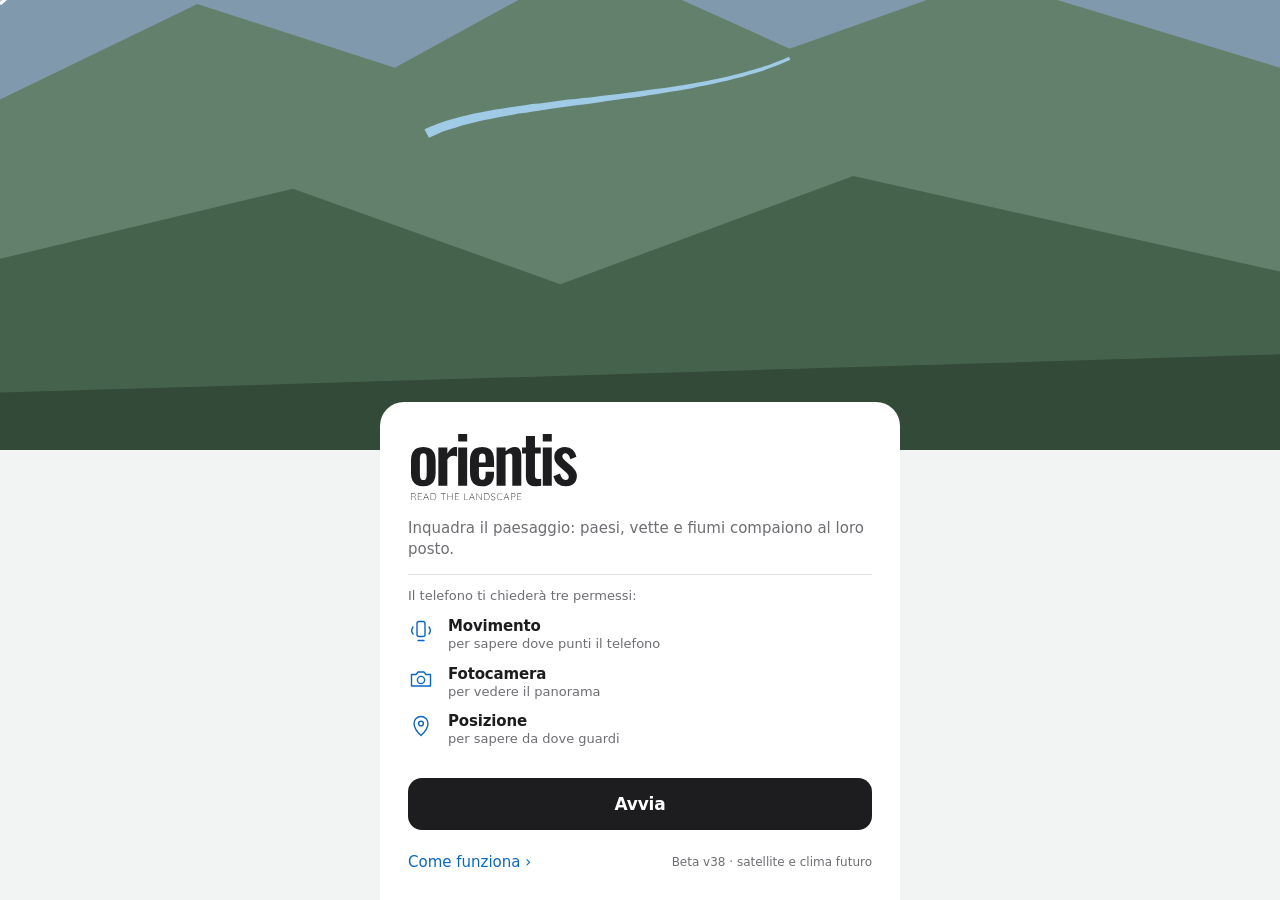
==== commit 70fce171: "v38 (in corso): satellite EOX (Esri con chiave), ricerca dei Comuni con confine, radon completo, Cli" ====
--- a/beta/index.html
+++ b/beta/index.html
@@ -1224,6 +1224,25 @@
 body[data-tab="mappa"] #miniWrap.full #catNote:not([hidden]) { top: calc(104px + env(safe-area-inset-top, 0px)); }
 body[data-tab="mappa"] #miniWrap.full #catHint:not([hidden]) { top: calc(150px + env(safe-area-inset-top, 0px)); }
 #lyNote { display: none; }
+/* v38: foto satellitare e ricerca dei Comuni (tasti tondi a destra, sotto «i») */
+#satBtn, #findBtn, #findBox { display: none; }
+body[data-tab="mappa"] #miniWrap.full .mapRnd { display: flex; align-items: center; justify-content: center; position: absolute; right: 12px; z-index: 4;
+  width: 36px; height: 36px; padding: 0; border: 0; border-radius: 50%; color: var(--tx); background: var(--glass-card); -webkit-backdrop-filter: blur(20px); backdrop-filter: blur(20px); box-shadow: var(--card-shadow); }
+body[data-tab="mappa"] #miniWrap.full #satBtn { top: calc(56px + env(safe-area-inset-top, 0px)); }
+body[data-tab="mappa"] #miniWrap.full #findBtn { top: calc(100px + env(safe-area-inset-top, 0px)); }
+body[data-tab="mappa"] #miniWrap.full #satBtn[aria-pressed="true"], body[data-tab="mappa"] #miniWrap.full #findBtn[aria-expanded="true"] { color: #fff; background: var(--acc); }
+body[data-tab="mappa"] #miniWrap.full #miniAttr { top: calc(142px + env(safe-area-inset-top, 0px)); }
+body.sat[data-tab="mappa"] #miniWrap.full #miniAttr { color: #fff; text-shadow: 0 0 3px rgba(0,0,0,.7); }
+body[data-tab="mappa"] #miniWrap.full #findBox:not([hidden]) { display: block; position: absolute; left: 12px; right: 12px; top: calc(12px + env(safe-area-inset-top, 0px)); z-index: 6;
+  padding: 8px; border-radius: 18px; background: var(--glass-card); -webkit-backdrop-filter: blur(24px); backdrop-filter: blur(24px); box-shadow: var(--card-shadow); }
+#findBox .fbRow { display: flex; gap: 6px; }
+#findIn { flex: 1; min-width: 0; height: 40px; padding: 0 12px; border: 0; border-radius: 12px; font: inherit; font-size: 16px; color: var(--tx); background: var(--fill); outline: none; }
+#findX { border: 0; background: transparent; font: inherit; font-size: 14px; font-weight: 600; color: var(--acc); padding: 0 8px; }
+#findList { max-height: 50vh; overflow: auto; }
+#findList button { display: flex; justify-content: space-between; gap: 8px; width: 100%; padding: 11px 8px; border: 0; border-bottom: 0.5px solid var(--line); background: transparent; font: inherit; font-size: 15px; color: var(--tx); text-align: left; }
+#findList button span { color: var(--tx2); font-size: 13px; white-space: nowrap; }
+#findList button:last-child { border-bottom: 0; }
+#findList p { margin: 10px 8px 4px; font-size: 13px; color: var(--tx2); }
 /* v37: note della mappa in un tasto «i»; i consigli d'uso in basso, senza pastiglia, per pochi secondi; niente ghiera fuori da Guarda */
 body[data-tab]:not([data-tab="guarda"]) #tape { display: none !important; }
 body[data-tab="mappa"] #miniWrap.full #catNote, body[data-tab="mappa"] #miniWrap.full #catHint { display: none !important; }
@@ -1232,7 +1251,7 @@
   width: 36px; height: 36px; padding: 0; border: 0; border-radius: 50%; color: var(--tx); background: var(--glass-card); -webkit-backdrop-filter: blur(20px); backdrop-filter: blur(20px); box-shadow: var(--card-shadow); }
 body[data-tab="mappa"] #miniWrap.full #mapInfoBtn[aria-expanded="true"] { color: #fff; background: var(--acc); }
 body[data-tab="mappa"] #miniWrap.full #lyBar { right: 56px; }
-body[data-tab="mappa"] #miniWrap.full #miniAttr { top: calc(54px + env(safe-area-inset-top, 0px)); font-size: 10px; color: var(--tx2); }
+body[data-tab="mappa"] #miniWrap.full #miniAttr { top: calc(142px + env(safe-area-inset-top, 0px)); font-size: 10px; color: var(--tx2); }
 body[data-tab="mappa"] #miniWrap.full #miniAttr .l { display: none; }
 body[data-tab="mappa"] #miniWrap.full #miniAttr .s { display: inline; }
 body[data-tab="mappa"] #miniWrap.full #mapInfo:not([hidden]) { display: block; position: absolute; left: 12px; right: 12px; top: calc(56px + env(safe-area-inset-top, 0px)); z-index: 5;
@@ -1242,6 +1261,7 @@
 #mapInfo dt { margin-top: 2px; width: 16px; height: 16px; border-radius: 5px; }
 #mapInfo dd { margin: 0; color: var(--tx2); }
 #mapInfo dd b { color: var(--tx); font-weight: 600; }
+#mapInfo dd a, #miniAttr a { color: inherit; }
 #mapInfo .mi-close { display: block; margin: 12px auto 0; padding: 6px 18px; border: 0; border-radius: 14px; font: inherit; font-size: 13px; font-weight: 600; color: var(--acc); background: transparent; }
 body[data-tab="mappa"] #miniWrap.full #mapHint:not([hidden]) { display: block; position: absolute; left: 16px; right: 16px; z-index: 3; text-align: center; pointer-events: none;
   font-size: 13px; font-weight: 600; color: #1d1d1f; text-shadow: 0 0 3px #fff, 0 0 3px #fff, 0 0 6px #fff; transition: opacity 0.6s; }
@@ -1334,7 +1354,7 @@
         <p id="msg" role="alert"></p>
         <div class="obRow">
           <button type="button" class="obHowBtn" id="obHow">Come funziona ›</button>
-          <span class="ver">Beta v37 · Sito ed Energia</span>
+          <span class="ver">Beta v38 · satellite e clima futuro</span>
         </div>
       </div>
     </section>
@@ -1405,6 +1425,9 @@
     <button id="miniCenter" type="button" aria-label="Ricentra sulla tua posizione" title="Ricentra" hidden><svg viewBox="0 0 24 24" width="20" height="20" aria-hidden="true"><path d="M20.5 3.5 3.6 10.6c-.7.3-.6 1.3.1 1.5l6.6 1.6 1.6 6.6c.2.7 1.2.8 1.5.1l7.1-16.9z" fill="currentColor"/></svg></button>
     <div id="lyBar"><button id="catBtn" type="button" aria-pressed="false">Catasto</button><button class="lyB" id="lyFr" type="button" aria-pressed="false">Frane</button><button class="lyB" id="lyAl" type="button" aria-pressed="false">Alluvioni</button><button class="lyB" id="lyCone" type="button" aria-pressed="true" aria-label="Cono visivo">Cono</button></div>
     <button id="mapInfoBtn" type="button" aria-label="Note sulla mappa" aria-expanded="false"><svg viewBox="0 0 24 24" width="22" height="22" aria-hidden="true"><circle cx="12" cy="12" r="9.2" fill="none" stroke="currentColor" stroke-width="1.6"/><circle cx="12" cy="7.6" r="1.25" fill="currentColor"/><path d="M12 10.8v6.4" stroke="currentColor" stroke-width="1.9" stroke-linecap="round"/></svg></button>
+    <button id="satBtn" class="mapRnd" type="button" aria-label="Foto satellitare" aria-pressed="false"><svg viewBox="0 0 24 24" width="21" height="21" aria-hidden="true"><path d="M12 3 2.5 8 12 13l9.5-5L12 3z" fill="none" stroke="currentColor" stroke-width="1.6" stroke-linejoin="round"/><path d="m2.5 12 9.5 5 9.5-5M2.5 16l9.5 5 9.5-5" fill="none" stroke="currentColor" stroke-width="1.6" stroke-linejoin="round"/></svg></button>
+    <button id="findBtn" class="mapRnd" type="button" aria-label="Cerca un Comune" aria-expanded="false"><svg viewBox="0 0 24 24" width="21" height="21" aria-hidden="true"><circle cx="10.5" cy="10.5" r="6.3" fill="none" stroke="currentColor" stroke-width="1.8"/><path d="m15.3 15.3 5 5" stroke="currentColor" stroke-width="1.9" stroke-linecap="round"/></svg></button>
+    <div id="findBox" hidden><div class="fbRow"><input id="findIn" type="search" placeholder="Cerca un Comune" autocomplete="off" autocapitalize="words" enterkeyhint="search" aria-label="Nome del Comune"><button type="button" id="findX">Chiudi</button></div><div id="findList" role="listbox"></div></div>
     <div id="mapInfo" hidden></div>
     <div id="mapHint" hidden></div>
     <div id="lyNote" hidden></div>
@@ -1831,13 +1854,13 @@
       if (s.ridge === false) S.ridge = false;
       if (s.autoSun === false) S.autoSun = false;
       if (s.catLayer === true) S.catLayer = true;
-      S.lyFr = s.lyFr === true; S.lyAl = s.lyAl === true; S.coneOff = s.coneOff === true;
+      S.lyFr = s.lyFr === true; S.lyAl = s.lyAl === true; S.coneOff = s.coneOff === true; S.sat = s.sat === true;
       if (s.radius === 10000 || s.radius === 25000 || s.radius === 50000) S.radius = s.radius;
       if (s.f) { F.town = s.f.town !== false; F.peak = s.f.peak !== false; F.sun = s.f.sun === true; F.river = s.f.river !== false; F.stream = s.f.stream === true; if (DENS[s.f.dens]) F.dens = s.f.dens; }
     } catch (e) { /* si usano i valori di partenza */ }
   }
   function saveSettings() {
-    try { localStorage.setItem('pano.settings', JSON.stringify({ fov: S.fovs.std, fovs: S.fovs, shotNames: S.shotNames, shotHi: S.shotHi, off: S.off, pitchOff: 0, pitchSensors: true, radius: S.radius, land: S.land, dem: S.dem, ridge: S.ridge, autoSun: S.autoSun, catLayer: !!S.catLayer, lyFr: !!S.lyFr, lyAl: !!S.lyAl, coneOff: !!S.coneOff, v22: true, f: F })); } catch (e) {}
+    try { localStorage.setItem('pano.settings', JSON.stringify({ fov: S.fovs.std, fovs: S.fovs, shotNames: S.shotNames, shotHi: S.shotHi, off: S.off, pitchOff: 0, pitchSensors: true, radius: S.radius, land: S.land, dem: S.dem, ridge: S.ridge, autoSun: S.autoSun, catLayer: !!S.catLayer, lyFr: !!S.lyFr, lyAl: !!S.lyAl, coneOff: !!S.coneOff, sat: !!S.sat, v22: true, f: F })); } catch (e) {}
   }
   function loadCache() {
     try {
@@ -2902,6 +2925,12 @@
       const empty = { type: 'FeatureCollection', features: [] };
       for (const id of ['sunsweep', 'sunrise', 'sunset', 'fan', 'cone', 'acc', 'me', 'rivers']) map.addSource(id, { type: 'geojson', data: empty });
       // v27: fiumi con nome, sotto il cono
+      // v38: foto satellitare (sopra la mappa OSM, sotto tutto il resto) e confine del Comune cercato
+      map.addSource('sat', SAT_SRC());
+      map.addLayer({ id: 'sat', type: 'raster', source: 'sat', layout: { visibility: 'none' }, paint: { 'raster-fade-duration': 150 } });
+      map.addSource('comB', { type: 'geojson', data: empty });
+      map.on('error', satOnError);
+      map.addLayer({ id: 'comB', type: 'line', source: 'comB', paint: { 'line-color': '#e8590c', 'line-width': 2.2, 'line-dasharray': [3, 1.5], 'line-opacity': 0.9 } });
       map.addLayer({ id: 'rivers', type: 'line', source: 'rivers', layout: { 'line-cap': 'round', 'line-join': 'round' }, paint: { 'line-color': '#2b86c5', 'line-width': ['interpolate', ['linear'], ['zoom'], 9, ['case', ['get', 's'], 0.7, 1.2], 15, ['case', ['get', 's'], 1.8, 3]], 'line-opacity': 0.85 } });
       map.addLayer({ id: 'sunsweep', type: 'fill', source: 'sunsweep', paint: { 'fill-color': '#ffd166', 'fill-opacity': 0.18 } });
       map.addLayer({ id: 'sunrise', type: 'line', source: 'sunrise', paint: { 'line-color': '#ff9f1c', 'line-width': 3, 'line-dasharray': [2, 1] } });
@@ -2958,6 +2987,99 @@
     h.hidden = false; h.classList.remove('off');
     MH.t = setTimeout(() => { h.classList.add('off'); MH.t = setTimeout(() => { h.hidden = true; }, 700); }, 4000);
   }
+
+  /* ---------- v38: foto satellitare ----------
+     Di serie Sentinel-2 cloudless di EOX (aperta, circa 10 m, uso non commerciale con citazione).
+     Con una chiave Esri (account sviluppatore ArcGIS gratuito) si usa World Imagery, molto più dettagliata. */
+  const ESRI_KEY = '';
+  const SAT_YEARS = ['2024', '2023', '2021'];   // se un anno non risponde si passa al precedente
+  let satY = 0, satErr = 0;
+  function SAT_SRC() {
+    return ESRI_KEY
+      ? { type: 'raster', tiles: ['https://ibasemaps-api.arcgis.com/arcgis/rest/services/World_Imagery/MapServer/tile/{z}/{y}/{x}?token=' + ESRI_KEY], tileSize: 256, maxzoom: 19 }
+      : { type: 'raster', tiles: ['https://tiles.maps.eox.at/wmts/1.0.0/s2cloudless-' + SAT_YEARS[satY] + '_3857/default/g/{z}/{y}/{x}.jpg'], tileSize: 256, maxzoom: 15 };
+  }
+  function satAttr() {
+    const y = SAT_YEARS[satY];
+    return ESRI_KEY ? 'Foto: Esri, Maxar, Earthstar Geographics'
+      : 'Foto: <a href="https://cloudless.eox.at" target="_blank" rel="noopener">EOxCloudless ' + y + '</a> by EOX IT Services GmbH (contiene dati Copernicus Sentinel ' + y + ' modificati), licenza CC BY-NC-SA 4.0';
+  }
+  // anno non disponibile: dopo qualche errore dei tasselli satellitari si prova l'anno precedente
+  function satOnError(e) {
+    if (ESRI_KEY || !e || e.sourceId !== 'sat' || satY >= SAT_YEARS.length - 1) return;
+    if (++satErr < 4) return;
+    satErr = 0; satY++;
+    try { map.removeLayer('sat'); map.removeSource('sat'); map.addSource('sat', SAT_SRC()); map.addLayer({ id: 'sat', type: 'raster', source: 'sat', layout: { visibility: 'none' }, paint: { 'raster-fade-duration': 150 } }, 'comB'); satApply(); } catch (er) {}
+  }
+  function satApply() {
+    const on = !!S.sat && full && tabNow() === 'mappa';
+    $('satBtn').setAttribute('aria-pressed', String(!!S.sat));
+    document.body.classList.toggle('sat', on);
+    if (!mapReady || !map.getLayer('sat')) return;
+    const v = on ? 'visible' : 'none';
+    if (map.getLayoutProperty('sat', 'visibility') !== v) map.setLayoutProperty('sat', 'visibility', v);
+    const sh = $('miniAttr').querySelector('.s');
+    if (sh) sh.innerHTML = on ? (ESRI_KEY ? '© Esri' : '<a href="https://cloudless.eox.at" target="_blank" rel="noopener">EOxCloudless ' + SAT_YEARS[satY] + '</a> · Copernicus') : '© OSM';
+  }
+  $('satBtn').addEventListener('click', (e) => {
+    e.stopPropagation(); S.sat = !S.sat; saveSettings(); satApply();
+    if (S.sat && !ESRI_KEY && mapReady && map.getZoom() > 15) mapHint('Foto satellitare con poco dettaglio da vicino (circa 10 m).');
+  });
+
+  /* ---------- v38: ricerca dei Comuni per nome ---------- */
+  const FIND = { idx: null, state: 'idle' };
+  const fNorm = (t) => String(t).normalize('NFD').replace(/[̀-ͯ]/g, '').toLowerCase().replace(/[^a-z0-9]+/g, ' ').trim();
+  async function findLoad() {
+    if (FIND.idx || FIND.state === 'loading') return;
+    FIND.state = 'loading';
+    try { FIND.idx = (await cachedJson('comuni/indice.json?v=38')).c.map((r) => r.concat([fNorm(r[0].replace('/', ' '))])); FIND.state = 'ok'; } catch (e) { FIND.state = 'err'; }
+    findRender();
+  }
+  function findRender() {
+    const q = fNorm($('findIn').value), L = $('findList');
+    if (!FIND.idx) { L.innerHTML = '<p>' + (FIND.state === 'err' ? 'Elenco dei Comuni non disponibile ora (serve la rete la prima volta).' : 'Carico l’elenco dei Comuni…') + '</p>'; return; }
+    if (q.length < 2) { L.innerHTML = '<p>Scrivi almeno due lettere del nome.</p>'; return; }
+    const a = [], b = [];
+    for (const r of FIND.idx) {
+      const n = r[6];
+      if (n.startsWith(q)) a.push(r); else if (n.includes(' ' + q) || (q.length >= 3 && n.includes(q))) b.push(r);
+    }
+    const res = a.concat(b).slice(0, 12);
+    L.innerHTML = res.length ? res.map((r) => '<button type="button" role="option" data-i="' + r[2] + '">' + escHtml(r[0]) + '<span>' + r[1] + '</span></button>').join('')
+      : '<p>Nessun Comune con questo nome.</p>';
+  }
+  function findOpen(on) {
+    $('findBox').hidden = !on;
+    $('findBtn').setAttribute('aria-expanded', String(on));
+    if (on) { mapInfoOpen(false); findLoad(); findRender(); setTimeout(() => $('findIn').focus(), 50); }
+    else $('findIn').blur();
+  }
+  async function findGo(istat) {
+    const r = FIND.idx && FIND.idx.find((x) => x[2] === istat);
+    if (!r) return;
+    findOpen(false);
+    setFollow(false);
+    let c = null;
+    try {
+      if (!COM.data[r[3]]) COM.data[r[3]] = (await cachedJson('comuni/R' + r[3] + '.json')).c;
+      c = COM.data[r[3]].find((x) => x[2] === istat);
+    } catch (e) { c = null; }
+    if (mapReady) {
+      if (c) {
+        const ring = (q) => { const o = []; for (let i = 0; i < q.length; i += 2) o.push([q[i] / 1e4, q[i + 1] / 1e4]); return o; };
+        map.getSource('comB').setData({ type: 'Feature', properties: {}, geometry: { type: 'MultiLineString', coordinates: c[5].flatMap((pl) => pl.map(ring)) } });
+        const mc = $('mapCard');
+        map.fitBounds([[c[4][0], c[4][1]], [c[4][2], c[4][3]]], { padding: { top: 70, left: 40, right: 60, bottom: (mc && !mc.hidden ? mc.offsetHeight : 160) + 20 }, maxZoom: 15, duration: 600 });
+      } else map.jumpTo({ center: [r[5], r[4]], zoom: 12 });
+    }
+    ptSet(r[4], r[5], 'mappa', { name: r[0], type: 'comune' });
+  }
+  $('findBtn').addEventListener('click', (e) => { e.stopPropagation(); findOpen($('findBox').hidden); });
+  $('findX').addEventListener('click', (e) => { e.stopPropagation(); findOpen(false); });
+  $('findBox').addEventListener('click', (e) => { e.stopPropagation(); const b = e.target.closest('button[data-i]'); if (b) findGo(b.dataset.i); });
+  $('findIn').addEventListener('input', findRender);
+  $('findIn').addEventListener('keydown', (e) => { if (e.key === 'Enter') { const b = $('findList').querySelector('button[data-i]'); if (b) findGo(b.dataset.i); } if (e.key === 'Escape') findOpen(false); });
+  window.__panoFind = (q) => { $('findIn').value = q; findRender(); };
   // v37: note della mappa (prescrizioni) dietro al tasto «i»
   function mapInfoHtml() {
     const row = (sw, t) => '<dt style="' + sw + '"></dt><dd>' + t + '</dd>';
@@ -2967,6 +3089,7 @@
       row('background:#fff;border:1px solid #888', '<b>Catasto</b> (Agenzia delle Entrate): indicativo, può essere spostato di alcuni metri rispetto alla mappa. Non ha valore di certificato.') +
       row('background:#d9480f', '<b>Frane e alluvioni</b>: mosaicatura nazionale dei PAI (ISPRA), indicativa: fanno fede il piano dell’Autorità di bacino e le sue norme.') +
       row('background:var(--line)', 'Mappa © OpenStreetMap contributors · rilievo Terrarium (Mapzen/AWS).') +
+      row('background:#3d5a40', satAttr() + '. Comuni e confini: ISTAT.') +
       '</dl><button type="button" class="mi-close" id="mapInfoClose">Chiudi</button>';
   }
   function mapInfoOpen(on) {
@@ -2975,7 +3098,7 @@
     el.hidden = !on;
     $('mapInfoBtn').setAttribute('aria-expanded', String(on));
   }
-  $('mapInfoBtn').addEventListener('click', (e) => { e.stopPropagation(); mapInfoOpen($('mapInfo').hidden); });
+  $('mapInfoBtn').addEventListener('click', (e) => { e.stopPropagation(); if ($('mapInfo').hidden) findOpen(false); mapInfoOpen($('mapInfo').hidden); });
   $('mapInfo').addEventListener('click', (e) => { e.stopPropagation(); if (e.target.id === 'mapInfoClose') mapInfoOpen(false); });
   // v31: col server aggiornato («/tile») il catasto arriva a tasselli, come la mappa: più veloce, e i tasselli già visti
   // restano nella memoria del server e del telefono. Col server di prima resta l'immagine unica.
@@ -5690,6 +5813,7 @@
     $('lyAl').setAttribute('aria-pressed', String(!!S.lyAl));
     $('lyCone').setAttribute('aria-pressed', String(!S.coneOff));
     if (!mapReady) return;
+    satApply();
     const cv = S.coneOff && full && tabNow() === 'mappa' ? 'none' : 'visible';
     for (const id of ['cone', 'coneLine', 'fan']) if (map.getLayer(id) && map.getLayoutProperty(id, 'visibility') !== cv) map.setLayoutProperty(id, 'visibility', cv);
     for (const [k, on] of [['fr', S.lyFr && full], ['al', S.lyAl && full]]) {
@@ -5938,7 +6062,9 @@
     dm: 'https://www.gazzettaufficiale.it/eli/gu/2025/12/05/283/sg',
     ntc: 'https://www.gazzettaufficiale.it/eli/id/2018/02/20/18A00716/sg',
     rad: 'https://www.arpalombardia.it/temi-ambientali/radioattivita/il-radon/aree-prioritarie-in-italia/',
-    radL: 'https://www.normattiva.it/uri-res/N2Ls?urn%3Anir%3Astato%3Adecreto.legislativo%3A2020-07-31%3B101'
+    radL: 'https://www.normattiva.it/uri-res/N2Ls?urn%3Anir%3Astato%3Adecreto.legislativo%3A2020-07-31%3B101',
+    pnar: 'https://www.gazzettaufficiale.it/eli/gu/2024/02/21/43/sg',
+    lrCa: 'https://www.normattiva.it/uri-res/N2Ls?urn:nir:regione.campania:legge:2019-07-08;13'
   };
   function nf(x, d) { return x.toFixed(d).replace('.', ','); }
   // Calcolo per un Comune e una quota: tutto quello che serve alla pastiglia e alla pagina
@@ -6049,8 +6175,37 @@
     else if (st === 'zero') { rv = 'no'; rt = rn + ' ha deciso che nel suo territorio non ci sono aree prioritarie.'; }
     else { rv = 'non ancora pubblicata'; rc = 'sub'; rt = rn + ' non ha ancora pubblicato l’elenco delle aree prioritarie.'; }
     h += rows([['Area prioritaria', rv, rc]]) + '<p class="sitTxt">' + rt.charAt(0).toUpperCase() + rt.slice(1) + '</p>';
-    if (r && r[3] === 1) h += '<p class="sitTxt">Nelle aree prioritarie la legge chiede di misurare il radon nei luoghi di lavoro al piano terra e interrati (D.Lgs 101/2020); per le case è consigliato.</p>';
-    h += '<p class="sitSrc">Elenco nazionale dei Comuni in area prioritaria (ARPA Lombardia' + (D.radV ? ', ' + D.radV : '') + ', dagli atti delle Regioni in Gazzetta Ufficiale). ' + aLink('rad', 'Fonte') + ' ' + aLink('radL', 'D.Lgs 101/2020') + '</p>';
+    h += '<p class="sitSrc">Elenco nazionale dei Comuni in area prioritaria (ARPA Lombardia' + (D.radV ? ', ' + D.radV : '') + ', dagli atti delle Regioni in Gazzetta Ufficiale). ' + aLink('rad', 'Fonte') + '</p>';
+    const prio = r && r[3] === 1;
+    h += '<div class="sitCard"><b>Livelli di riferimento</b><span>Concentrazione media annua di radon in aria · D.Lgs 101/2020, art. 12</span>' +
+      '<table class="sitU"><tr><th>Ambiente</th><th>Bq/m³</th></tr>' +
+      '<tr><td>Abitazioni esistenti</td><td>300</td></tr><tr><td>Abitazioni costruite dopo il 31/12/2024</td><td>200</td></tr><tr><td>Luoghi di lavoro</td><td>300</td></tr></table></div>';
+    h += '<div class="sitCard"><b>Cosa chiede la legge</b><span>D.Lgs 101/2020, artt. 16–18, e Piano nazionale d’azione per il radon 2023–2032</span>' +
+      '<p class="sitTxt"><b>Luoghi di lavoro.</b> Misura della media annua nei locali interrati ' + (prio ? 'e, essendo area prioritaria, anche nei seminterrati e al piano terra' : 'ovunque; nei seminterrati e al piano terra solo nelle aree prioritarie') +
+      '; inoltre negli stabilimenti termali. Entro 24 mesi dall’inizio dell’attività, con un servizio di dosimetria riconosciuto. Se sotto il livello: si ripete ogni 8 anni e dopo lavori strutturali al piano terra o di isolamento termico. Se sopra: rimedi entro 2 anni con un esperto in interventi di risanamento radon, nuova misura di verifica, poi ogni 4 anni.</p>' +
+      '<p class="sitTxt"><b>Abitazioni.</b> Nessun obbligo nazionale di misura: è consigliata' + (prio ? ', soprattutto qui,' : '') + ' nei locali al piano terra e seminterrati. Se si supera il livello conviene intervenire, per esempio con ventilazione o depressurizzazione del vespaio, sigillatura delle vie d’ingresso dal terreno, ventilazione dei locali.</p>' +
+      '<p class="sitTxt"><b>Progetto.</b> Il Piano nazionale (asse 2) punta a sistemi di prevenzione nei nuovi edifici, perché restino sotto 200 Bq/m³: per esempio vespaio aerato, barriere e sigillature verso il terreno. Le regole precise stanno nelle norme regionali e nel regolamento edilizio del Comune.</p></div>';
+    if (o.reg === '15') {
+      h += '<div class="sitCard"><b>Campania · Legge regionale 13/2019</b><span>Riduzione dell’esposizione al gas radon in ambienti chiusi</span>' +
+        '<table class="sitU"><tr><th>Edifici</th><th>Bq/m³</th></tr>' +
+        '<tr><td>Nuove costruzioni, ristrutturazioni e manutenzioni straordinarie (ogni locale)</td><td>200</td></tr>' +
+        '<tr><td>Scuole, asili nido e scuole dell’infanzia esistenti</td><td>300</td></tr>' +
+        '<tr><td>Interrati, seminterrati e piano terra di edifici non residenziali aperti al pubblico</td><td>300</td></tr></table>' +
+        '<p class="sitTxt">Per i nuovi interventi il progetto comprende una relazione tecnica su suolo, sottosuolo, materiali e accorgimenti contro l’accumulo di radon; le misure in tutti i locali iniziano entro 6 mesi dalla segnalazione certificata per l’agibilità. Per gli edifici esistenti oltre il limite serve un piano di risanamento; se mancano misure o lavori l’agibilità può essere sospesa.</p>' +
+        '<p class="sitNote">Da verificare con il Comune come la legge regionale si coordina oggi con il D.Lgs 101/2020.</p></div>';
+    } else h += '<p class="sitNote">Leggi regionali sul radon: non ancora raccolte nell’app per questa Regione; verificare il regolamento edilizio del Comune.</p>';
+    h += '<p class="sitSrc">' + aLink('radL', 'D.Lgs 101/2020') + ' ' + aLink('pnar', 'Piano nazionale radon') + (o.reg === '15' ? ' ' + aLink('lrCa', 'LR Campania 13/2019') : '') + '</p>';
+    // Clima futuro
+    h += '<h4>Clima futuro</h4>';
+    const CP = { AV: 'avellino', BN: 'benevento', CE: 'caserta', NA: 'napoli', SA: 'salerno' }[o.com.p];
+    if (o.reg === '15' && CP) {
+      const slug = o.com.n.normalize('NFD').replace(/[\u0300-\u036f]/g, '').toLowerCase().replace(/['’]/g, '').replace(/[^a-z0-9]+/g, '-').replace(/^-|-$/g, '');
+      h += '<p class="sitTxt">La Regione Campania ha preparato una scheda climatica per ogni Comune (PR FESR 2021-27, dati del Piano nazionale di adattamento PNACC 2024): temperature, ondate di calore, notti tropicali, gradi giorno di riscaldamento e raffrescamento, piogge intense, siccità, oggi e in futuro, con le classi di pericolo.</p>' +
+        '<p class="sitSrc"><a href="https://prfesr2127.regione.campania.it/wp-content/uploads/2026/08/' + CP + '-' + slug + '.pdf" target="_blank" rel="noopener">Scheda di ' + escHtml(o.com.n) + ' (PDF) ›</a> ' +
+        '<a href="https://prfesr2127.regione.campania.it/schede-climatiche-' + CP + '/" target="_blank" rel="noopener">Schede della provincia ›</a> ' +
+        '<a href="https://geomaps.regione.campania.it/portal/apps/experiencebuilder/experience/?id=dbf62f935d6f4a8ea1f559b996a99fa6" target="_blank" rel="noopener">WebGIS pericoli climatici ›</a></p>' +
+        '<p class="sitNote">Le schede non indicano periodi e scenario climatico; alcuni valori «futuri» sembrano variazioni rispetto a oggi.</p>';
+    } else h += '<p class="sitTxt">Per questa Regione non c’è una scheda climatica comunale. Gli indicatori del Piano nazionale di adattamento (ISPRA) per tutta Italia arriveranno in una prossima versione.</p>';
     h += '<p class="hint">Informazioni indicative, per orientarsi: fanno fede le norme, gli uffici regionali e comunali e il progettista.</p>';
     return h;
   }
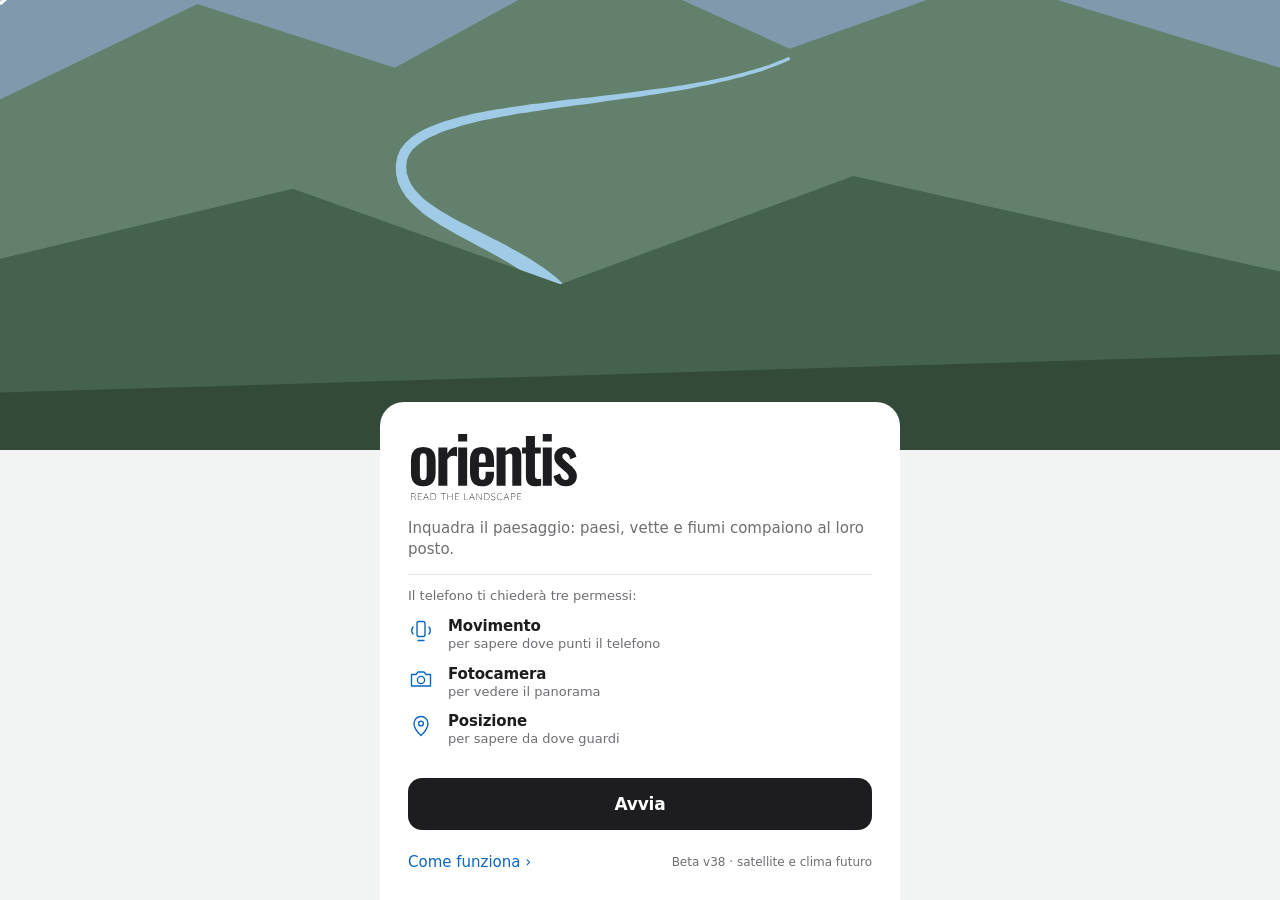
==== commit a8120b20: "v39 (in corso): Clima futuro con gli indicatori PNACC per tutta Italia Co-Authored-By: Claude Opus 5" ====
--- a/beta/index.html
+++ b/beta/index.html
@@ -1195,6 +1195,11 @@
 .sitU.ht th { font-weight: 500; color: var(--tx2); }
 #sitBox .sitHt { margin: 10px 0 0; font-size: 11.5px; line-height: 1.35; color: var(--tx2); }
 .sitU th { white-space: nowrap; }
+.sitU.cli { font-size: 12px; }
+.sitU.cli th { font-size: 10.5px; white-space: normal; }
+.sitU.cli td { padding-left: 4px; }
+.sitU.cli td.m { color: var(--acc); }
+.sitU.cli tr.g td { padding-top: 10px; border-top: 0; text-align: left; font-size: 10.5px; font-weight: 600; letter-spacing: .05em; text-transform: uppercase; color: var(--tx3); }
 /* v33: Storia e cultura */
 .puGrid .puTile[data-amb="sto"] { grid-column: 1 / -1; min-height: 80px; }
 #stoBox { padding: 14px; border-radius: 16px; background: var(--sf); }
@@ -6073,7 +6078,7 @@
     const D = SITO.d;
     const reg = com.r || (D && D.pr ? D.pr[String(com.i).slice(0, 3)] : null);
     const row = D && D.c ? D.c[com.i] : null;
-    const o = { com: com, reg: reg, row: row, quota: quota };
+    const o = { com: com, reg: reg, row: row, quota: quota, lat: lat, lon: lon };
     const nz = NEVE_P[com.p];
     if (nz) {
       const Z = NEVE_Z[nz];
@@ -6084,6 +6089,62 @@
       o.vento = { z: vz, vb0: V[0], v: quota === null ? null : quota <= V[1] ? V[0] : quota <= 1500 ? V[0] * (1 + V[2] * (quota / V[1] - 1)) : NaN };
     }
     return o;
+  }
+
+  /* ---------- v39: Clima futuro (PNACC 2024, ISPRA) ----------
+     clima-it.json (strumenti/make_clima.py): clima 1981-2010 da E-OBS (griglia 0,1°) e variazioni al 2036-2065 secondo
+     l'insieme di modelli EURO-CORDEX (~12 km) negli scenari RCP2.6, RCP4.5, RCP8.5. Si usa il nodo più vicino di ciascuna griglia. */
+  const CLIMA = { d: null, state: 'idle', t: 0 };
+  async function climaLoad() {
+    if (CLIMA.d || CLIMA.state === 'loading' || (CLIMA.state === 'err' && Date.now() - CLIMA.t < 60000)) return;
+    CLIMA.state = 'loading'; CLIMA.t = Date.now();
+    try { CLIMA.d = await cachedJson('clima-it.json?v=39'); CLIMA.state = 'ok'; } catch (e) { CLIMA.state = 'err'; }
+    if (tabNow() === 'punto') renderPunto();
+  }
+  function climaNear(g, lat, lon) {
+    const P = CLIMA.d[g].p, k = Math.cos(lat * Math.PI / 180);
+    let bi = -1, bd = Infinity;
+    for (let i = 0; i < P[0].length; i++) { const dx = (P[0][i] - lon) * k, dy = P[1][i] - lat, dd = dx * dx + dy * dy; if (dd < bd) { bd = dd; bi = i; } }
+    return { i: bi, km: Math.sqrt(bd) * 111.2 };
+  }
+  // [chiave, nome, unità del valore 1981-2010, decimali, gruppo]
+  const CLIMA_IND = [
+    ['tg', 'Temperatura media annua', '°C', 1, 'Temperature'], ['tg_jja', 'Temperatura media estiva (giu-ago)', '°C', 1, 'Temperature'], ['tg_djf', 'Temperatura media invernale (dic-feb)', '°C', 1, 'Temperature'],
+    ['su95p', 'Giorni estivi (max > 29,2 °C)', 'giorni', 0, 'Caldo'], ['tr', 'Notti tropicali (min > 20 °C)', 'giorni', 0, 'Caldo'], ['wsdi', 'Giorni in ondata di calore (WSDI)', 'giorni', 0, 'Caldo'], ['humidex5', 'Giorni di forte disagio (humidex > 45 °C)', 'giorni', 0, 'Caldo'],
+    ['hdds', 'Gradi giorno di riscaldamento¹', 'GG', 0, 'Energia'], ['cdds', 'Gradi giorno di raffrescamento¹', 'GG', 0, 'Energia'],
+    ['fd', 'Giorni di gelo (min < 0 °C)', 'giorni', 0, 'Freddo'],
+    ['prcptot', 'Pioggia annua', 'mm', 0, 'Piogge e siccità'], ['r20', 'Giorni di pioggia intensa (> 20 mm)', 'giorni', 0, 'Piogge e siccità'], ['rx1day', 'Pioggia massima in un giorno', 'mm', 0, 'Piogge e siccità'], ['cdd', 'Giorni secchi consecutivi, al massimo', 'giorni', 0, 'Piogge e siccità'],
+    ['fwi', 'Indice di pericolo incendi (FWI)', '', 0, 'Incendi e vento'], ['ews', 'Vento estremo (98° percentile)', '', 0, 'Incendi e vento']
+  ];
+  function climaHtml(lat, lon) {
+    climaLoad();
+    if (!CLIMA.d) return '<p class="stoNote">' + (CLIMA.state === 'err' ? 'Dati climatici non disponibili ora (serve la rete la prima volta).' : 'Carico i dati climatici…') + '</p>';
+    const D = CLIMA.d, R = climaNear('ref', lat, lon), C = climaNear('sc', lat, lon);
+    if (C.km > 15) return '<p class="sitTxt">Punto fuori dalla griglia dei dati climatici (in mare o fuori dall’Italia).</p>';
+    const sg = (x, dec, pc) => {
+      if (x === null || x === undefined) return '–';
+      const d = Math.abs(x) < 1 && !pc ? 1 : pc ? 0 : dec, t = nf(Math.abs(x), d);
+      if (/^0(,0)?$/.test(t)) return '≈ 0';
+      return (x > 0 ? '+' : '−') + t + (pc ? '%' : '');
+    };
+    let h = '<div class="sitCard"><b>Oggi e al 2036–2065</b><span>Valori 1981–2010 e variazioni previste nei tre scenari: RCP2.6 forte riduzione delle emissioni, RCP4.5 intermedio, RCP8.5 emissioni ancora in crescita</span>' +
+      '<table class="sitU cli"><tr><th>Indicatore</th><th>1981–2010</th><th>RCP2.6</th><th>RCP4.5</th><th>RCP8.5</th></tr>';
+    let grp = '';
+    for (const [k, nm, u, dec] of CLIMA_IND.map((x) => x)) {
+      const it = CLIMA_IND.find((x) => x[0] === k), g = it[4];
+      const sc = D.sc.i[k]; if (!sc) continue;
+      if (g !== grp) { grp = g; h += '<tr class="g"><td colspan="5">' + g + (g === 'Caldo' || g === 'Freddo' || g === 'Piogge e siccità' ? ' · giorni all’anno' : '') + '</td></tr>'; }
+      const rv = D.ref.i[k] ? D.ref.i[k][R.i] : null, pc = D.u[k] === '%';
+      const dd = k === 'tg' || k === 'tg_jja' || k === 'tg_djf' ? 1 : dec;
+      h += '<tr><td>' + nm + (u && u !== 'giorni' ? ', ' + u : '') + '</td><td>' + (rv === null || rv === undefined ? '–' : nf(rv, dec)) + '</td>' +
+        ['26', '45', '85'].map((c) => '<td class="' + (c === '45' ? 'm' : '') + '">' + sg(sc[c][C.i], dd, pc) + '</td>').join('') + '</tr>';
+    }
+    h += '</table></div>';
+    h += '<p class="sitNote">Variazioni: media dei modelli EURO-CORDEX (celle di circa 12 km); valori 1981–2010: osservazioni E-OBS (celle di circa 10 km), quindi medie di cella che in collina e montagna possono scostarsi dal punto. ' +
+      '¹ Gradi giorno del PNACC (soglie 18/15 °C e 21/24 °C), diversi da quelli di legge del DPR 412/93. Incendi e vento: variazione percentuale.</p>';
+    h += '<p class="sitSrc">ISPRA, indicatori del Piano nazionale di adattamento ai cambiamenti climatici (PNACC 2024), dati CMCC; clima di riferimento E-OBS (We acknowledge the E-OBS dataset and the data providers in the ECA&amp;D project). ' +
+      '<a href="https://climadat.isprambiente.it/pnacc/dati-indicatori-mappe-pnacc/aree-terrestri/" target="_blank" rel="noopener">Fonte ›</a></p>';
+    return h;
   }
   function sitoTile(o) {
     if (!o) return S.lat === null ? 'in attesa del GPS' : 'in attesa del Comune';
@@ -6195,17 +6256,18 @@
         '<p class="sitNote">Da verificare con il Comune come la legge regionale si coordina oggi con il D.Lgs 101/2020.</p></div>';
     } else h += '<p class="sitNote">Leggi regionali sul radon: non ancora raccolte nell’app per questa Regione; verificare il regolamento edilizio del Comune.</p>';
     h += '<p class="sitSrc">' + aLink('radL', 'D.Lgs 101/2020') + ' ' + aLink('pnar', 'Piano nazionale radon') + (o.reg === '15' ? ' ' + aLink('lrCa', 'LR Campania 13/2019') : '') + '</p>';
-    // Clima futuro
+    // Clima futuro: indicatori PNACC (ISPRA) nel punto, clima 1981-2010 e variazioni al 2036-2065 nei tre scenari
     h += '<h4>Clima futuro</h4>';
+    h += climaHtml(o.lat, o.lon);
     const CP = { AV: 'avellino', BN: 'benevento', CE: 'caserta', NA: 'napoli', SA: 'salerno' }[o.com.p];
     if (o.reg === '15' && CP) {
       const slug = o.com.n.normalize('NFD').replace(/[\u0300-\u036f]/g, '').toLowerCase().replace(/['’]/g, '').replace(/[^a-z0-9]+/g, '-').replace(/^-|-$/g, '');
-      h += '<p class="sitTxt">La Regione Campania ha preparato una scheda climatica per ogni Comune (PR FESR 2021-27, dati del Piano nazionale di adattamento PNACC 2024): temperature, ondate di calore, notti tropicali, gradi giorno di riscaldamento e raffrescamento, piogge intense, siccità, oggi e in futuro, con le classi di pericolo.</p>' +
+      h += '<p class="sitTxt">In Campania c’è anche la scheda climatica ufficiale di ogni Comune (PR FESR 2021-27, dati del Piano nazionale di adattamento PNACC 2024): temperature, ondate di calore, notti tropicali, gradi giorno di riscaldamento e raffrescamento, piogge intense, siccità, oggi e in futuro, con le classi di pericolo.</p>' +
         '<p class="sitSrc"><a href="https://prfesr2127.regione.campania.it/wp-content/uploads/2026/08/' + CP + '-' + slug + '.pdf" target="_blank" rel="noopener">Scheda di ' + escHtml(o.com.n) + ' (PDF) ›</a> ' +
         '<a href="https://prfesr2127.regione.campania.it/schede-climatiche-' + CP + '/" target="_blank" rel="noopener">Schede della provincia ›</a> ' +
         '<a href="https://geomaps.regione.campania.it/portal/apps/experiencebuilder/experience/?id=dbf62f935d6f4a8ea1f559b996a99fa6" target="_blank" rel="noopener">WebGIS pericoli climatici ›</a></p>' +
         '<p class="sitNote">Le schede non indicano periodi e scenario climatico; alcuni valori «futuri» sembrano variazioni rispetto a oggi.</p>';
-    } else h += '<p class="sitTxt">Per questa Regione non c’è una scheda climatica comunale. Gli indicatori del Piano nazionale di adattamento (ISPRA) per tutta Italia arriveranno in una prossima versione.</p>';
+    }
     h += '<p class="hint">Informazioni indicative, per orientarsi: fanno fede le norme, gli uffici regionali e comunali e il progettista.</p>';
     return h;
   }
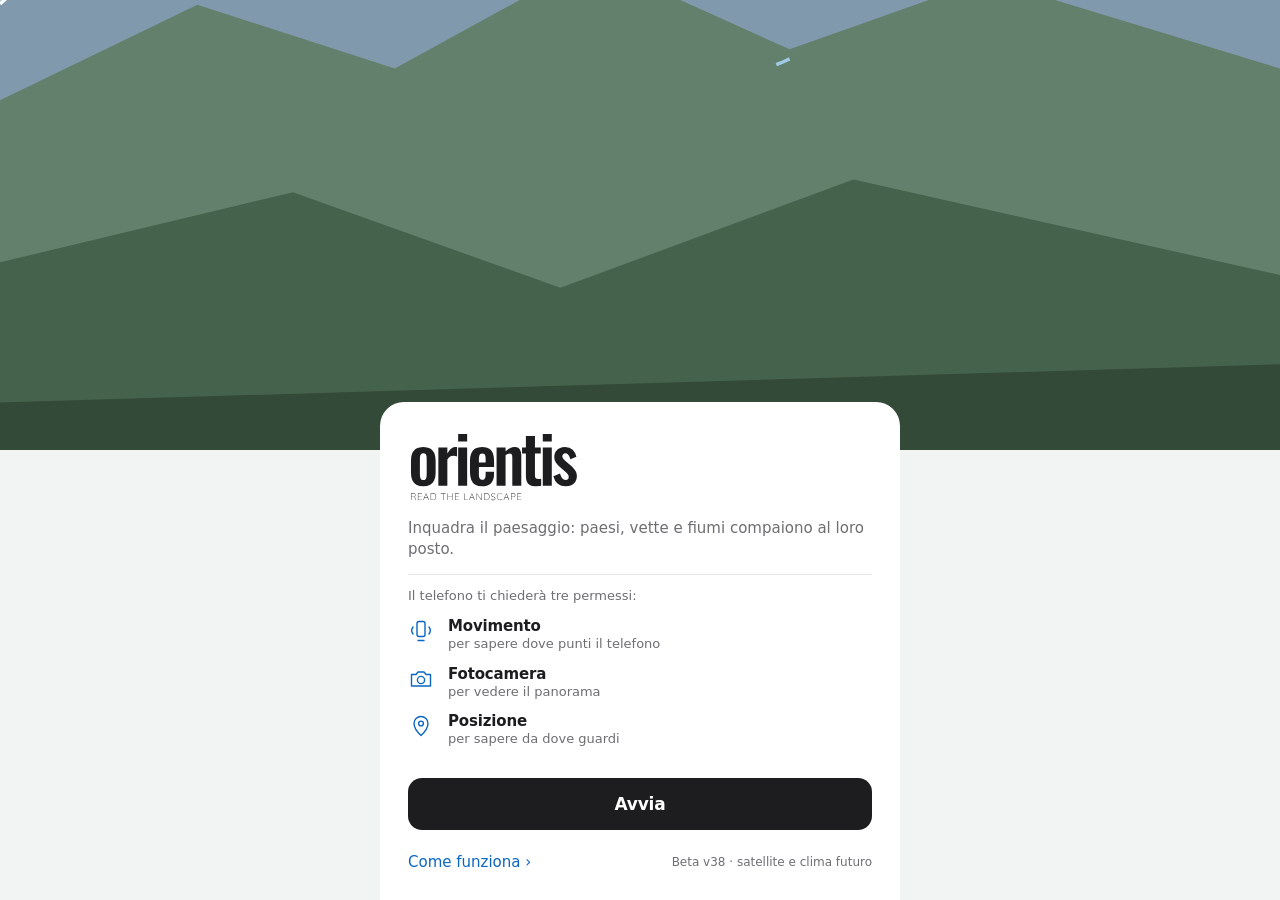
==== commit 0528ffd1: "v39 (in corso): foto Esri con la chiave incollata nelle Impostazioni (mai nel codice), ritorno autom" ====
--- a/beta/index.html
+++ b/beta/index.html
@@ -1229,6 +1229,10 @@
 body[data-tab="mappa"] #miniWrap.full #catNote:not([hidden]) { top: calc(104px + env(safe-area-inset-top, 0px)); }
 body[data-tab="mappa"] #miniWrap.full #catHint:not([hidden]) { top: calc(150px + env(safe-area-inset-top, 0px)); }
 #lyNote { display: none; }
+.keyRow { display: block; padding: 10px 0; }
+.keyRow span { display: block; font-size: 15px; }
+.keyRow small { display: block; margin-top: 2px; font-size: 12px; color: var(--tx2); }
+.keyRow input { margin-top: 8px; width: 100%; height: 40px; padding: 0 12px; border: 0; border-radius: 10px; font: inherit; font-size: 15px; color: var(--tx); background: var(--fill); }
 /* v38: foto satellitare e ricerca dei Comuni (tasti tondi a destra, sotto «i») */
 #satBtn, #findBtn, #findBox { display: none; }
 body[data-tab="mappa"] #miniWrap.full .mapRnd { display: flex; align-items: center; justify-content: center; position: absolute; right: 12px; z-index: 4;
@@ -1540,9 +1544,10 @@
       </div>
       <h3>Aspetto</h3>
       <div class="seg" id="segT"><button type="button" data-th="auto">Automatico</button><button type="button" data-th="light">Chiaro</button><button type="button" data-th="dark">Scuro</button></div>
-      <p class="hint">Automatico segue l'impostazione dell'iPhone (Impostazioni → Schermo e luminosità).</p>
+      <p class="hint">Automatico segue l’aspetto chiaro o scuro scelto nelle impostazioni del telefono.</p>
       <h3>Livelli sulla mappa</h3>
-      <div class="soon">Frane e alluvioni (IdroGEO)<em>in arrivo</em></div>
+      <label class="keyRow"><span>Chiave Esri per la foto satellitare dettagliata<small>si incolla una volta e resta solo su questo dispositivo; senza chiave si usa Sentinel-2 (EOX)</small></span>
+        <input type="password" id="esriKey" autocomplete="off" autocapitalize="off" spellcheck="false" placeholder="AAPT…"></label>
       <label class="sw"><span>Catasto<small>particelle e numeri dell’Agenzia delle Entrate sulla mappa grande; serve la rete</small></span><input type="checkbox" id="catLayer"></label>
       <h3 id="advSec">Bussola e taratura (avanzate)</h3>
         <label class="sw"><span>Correzione automatica col sole<small>quando il sole è netto e fermo; ti avvisa sempre, con Annulla</small></span><input type="checkbox" id="autoSun"></label>
@@ -1859,13 +1864,13 @@
       if (s.ridge === false) S.ridge = false;
       if (s.autoSun === false) S.autoSun = false;
       if (s.catLayer === true) S.catLayer = true;
-      S.lyFr = s.lyFr === true; S.lyAl = s.lyAl === true; S.coneOff = s.coneOff === true; S.sat = s.sat === true;
+      S.lyFr = s.lyFr === true; S.lyAl = s.lyAl === true; S.coneOff = s.coneOff === true; S.sat = s.sat === true; S.esriKey = typeof s.esriKey === 'string' ? s.esriKey : '';
       if (s.radius === 10000 || s.radius === 25000 || s.radius === 50000) S.radius = s.radius;
       if (s.f) { F.town = s.f.town !== false; F.peak = s.f.peak !== false; F.sun = s.f.sun === true; F.river = s.f.river !== false; F.stream = s.f.stream === true; if (DENS[s.f.dens]) F.dens = s.f.dens; }
     } catch (e) { /* si usano i valori di partenza */ }
   }
   function saveSettings() {
-    try { localStorage.setItem('pano.settings', JSON.stringify({ fov: S.fovs.std, fovs: S.fovs, shotNames: S.shotNames, shotHi: S.shotHi, off: S.off, pitchOff: 0, pitchSensors: true, radius: S.radius, land: S.land, dem: S.dem, ridge: S.ridge, autoSun: S.autoSun, catLayer: !!S.catLayer, lyFr: !!S.lyFr, lyAl: !!S.lyAl, coneOff: !!S.coneOff, sat: !!S.sat, v22: true, f: F })); } catch (e) {}
+    try { localStorage.setItem('pano.settings', JSON.stringify({ fov: S.fovs.std, fovs: S.fovs, shotNames: S.shotNames, shotHi: S.shotHi, off: S.off, pitchOff: 0, pitchSensors: true, radius: S.radius, land: S.land, dem: S.dem, ridge: S.ridge, autoSun: S.autoSun, catLayer: !!S.catLayer, lyFr: !!S.lyFr, lyAl: !!S.lyAl, coneOff: !!S.coneOff, sat: !!S.sat, esriKey: S.esriKey || '', v22: true, f: F })); } catch (e) {}
   }
   function loadCache() {
     try {
@@ -2996,7 +3001,16 @@
   /* ---------- v38: foto satellitare ----------
      Di serie Sentinel-2 cloudless di EOX (aperta, circa 10 m, uso non commerciale con citazione).
      Con una chiave Esri (account sviluppatore ArcGIS gratuito) si usa World Imagery, molto più dettagliata. */
-  const ESRI_KEY = '';
+  // Chiave API di ArcGIS Location Platform: NON sta nel codice (il repository è pubblico). Si incolla una volta nelle Impostazioni
+  // e resta solo su quel telefono (S.esriKey). Se Esri non risponde (chiave scaduta, quota esaurita) si torna a EOX.
+  let ESRI_KEY = '';
+  function esriSet(k) {
+    k = String(k || '').trim();
+    if (k === ESRI_KEY) return;
+    ESRI_KEY = k; satErr = 0;
+    if (mapReady && map.getSource('sat')) { try { map.removeLayer('sat'); map.removeSource('sat'); map.addSource('sat', SAT_SRC()); map.addLayer({ id: 'sat', type: 'raster', source: 'sat', layout: { visibility: 'none' }, paint: { 'raster-fade-duration': 150 } }, 'comB'); } catch (er) {} }
+    satApply();
+  }
   const SAT_YEARS = ['2024', '2023', '2021'];   // se un anno non risponde si passa al precedente
   let satY = 0, satErr = 0;
   function SAT_SRC() {
@@ -3006,14 +3020,14 @@
   }
   function satAttr() {
     const y = SAT_YEARS[satY];
-    return ESRI_KEY ? 'Foto: Esri, Maxar, Earthstar Geographics'
+    return ESRI_KEY ? 'Foto: Powered by Esri · Esri, Maxar, Earthstar Geographics, and the GIS User Community'
       : 'Foto: <a href="https://cloudless.eox.at" target="_blank" rel="noopener">EOxCloudless ' + y + '</a> by EOX IT Services GmbH (contiene dati Copernicus Sentinel ' + y + ' modificati), licenza CC BY-NC-SA 4.0';
   }
   // anno non disponibile: dopo qualche errore dei tasselli satellitari si prova l'anno precedente
   function satOnError(e) {
-    if (ESRI_KEY || !e || e.sourceId !== 'sat' || satY >= SAT_YEARS.length - 1) return;
-    if (++satErr < 4) return;
-    satErr = 0; satY++;
+    if (!e || e.sourceId !== 'sat') return;
+    if (ESRI_KEY) { if (++satErr < 6) return; satErr = 0; ESRI_KEY = ''; }
+    else { if (satY >= SAT_YEARS.length - 1 || ++satErr < 4) return; satErr = 0; satY++; }
     try { map.removeLayer('sat'); map.removeSource('sat'); map.addSource('sat', SAT_SRC()); map.addLayer({ id: 'sat', type: 'raster', source: 'sat', layout: { visibility: 'none' }, paint: { 'raster-fade-duration': 150 } }, 'comB'); satApply(); } catch (er) {}
   }
   function satApply() {
@@ -3024,8 +3038,9 @@
     const v = on ? 'visible' : 'none';
     if (map.getLayoutProperty('sat', 'visibility') !== v) map.setLayoutProperty('sat', 'visibility', v);
     const sh = $('miniAttr').querySelector('.s');
-    if (sh) sh.innerHTML = on ? (ESRI_KEY ? '© Esri' : '<a href="https://cloudless.eox.at" target="_blank" rel="noopener">EOxCloudless ' + SAT_YEARS[satY] + '</a> · Copernicus') : '© OSM';
-  }
+    if (sh) sh.innerHTML = on ? (ESRI_KEY ? 'Powered by <a href="https://www.esri.com" target="_blank" rel="noopener">Esri</a> · Maxar, Earthstar Geographics' : '<a href="https://cloudless.eox.at" target="_blank" rel="noopener">EOxCloudless ' + SAT_YEARS[satY] + '</a> · Copernicus') : '© OSM';
+  }
+  $('esriKey').addEventListener('change', () => { S.esriKey = $('esriKey').value.trim(); saveSettings(); esriSet(S.esriKey); });
   $('satBtn').addEventListener('click', (e) => {
     e.stopPropagation(); S.sat = !S.sat; saveSettings(); satApply();
     if (S.sat && !ESRI_KEY && mapReady && map.getZoom() > 15) mapHint('Foto satellitare con poco dettaglio da vicino (circa 10 m).');
@@ -5017,6 +5032,7 @@
   galLoad().then(setThumbs).catch(() => {});
 
   loadSettings();
+  $('esriKey').value = S.esriKey || ''; esriSet(S.esriKey);
   if (pitchWasReset !== null) { saveSettings(); }
   loadCache();
   refreshSettingsUI();
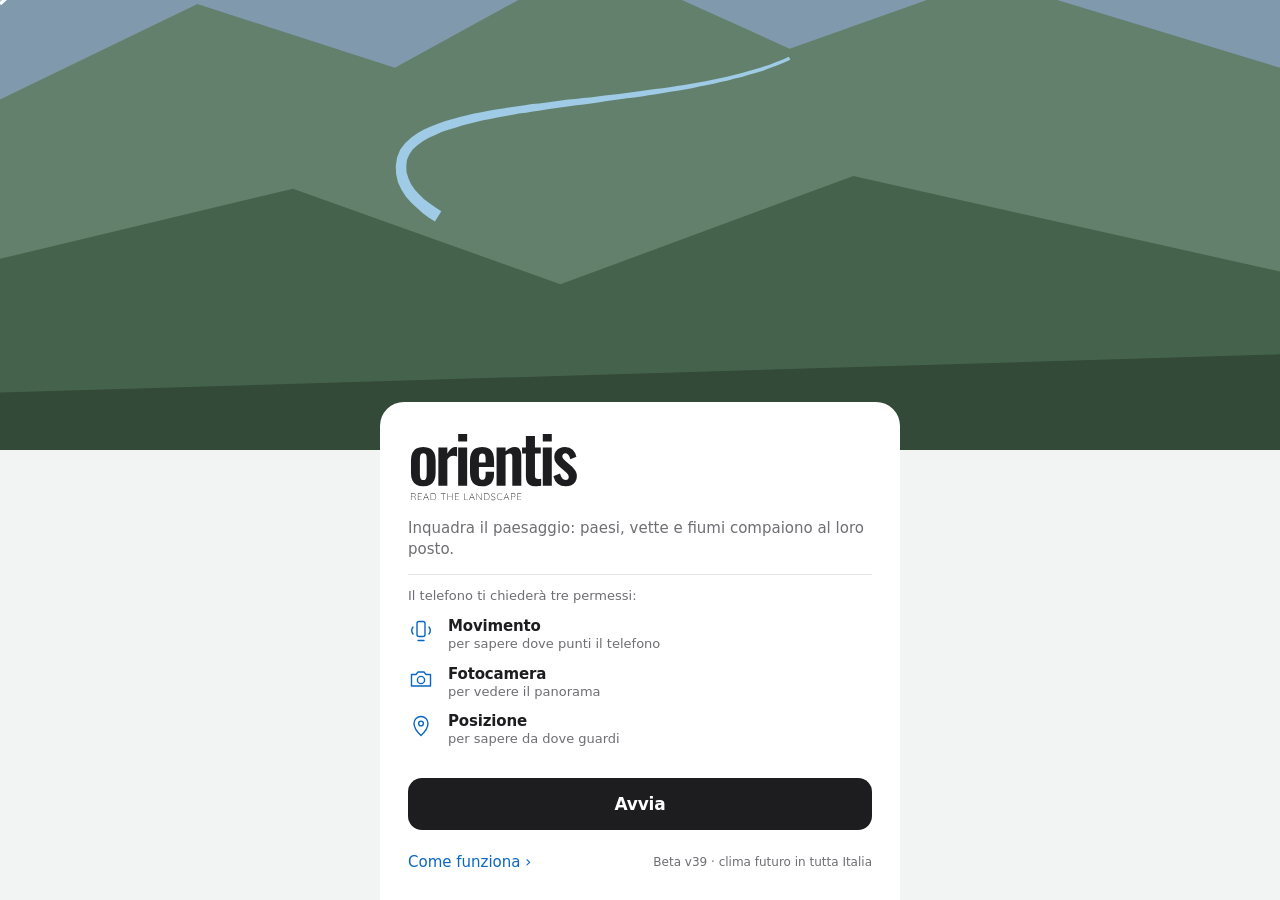
==== commit b59d3e81: "v39: link alla mappa INGV per la pericolosità di base, versione Beta v39 Co-Authored-By: Claude Opus" ====
--- a/beta/index.html
+++ b/beta/index.html
@@ -1363,7 +1363,7 @@
         <p id="msg" role="alert"></p>
         <div class="obRow">
           <button type="button" class="obHowBtn" id="obHow">Come funziona ›</button>
-          <span class="ver">Beta v38 · satellite e clima futuro</span>
+          <span class="ver">Beta v39 · clima futuro in tutta Italia</span>
         </div>
       </div>
     </section>
@@ -6187,6 +6187,8 @@
         ' Di norma in tutta Italia si progetta secondo le NTC 2018; deposito o autorizzazione al Genio civile dipendono dalla Regione e dalla zona.</p>';
     } else h += rows([['Zona sismica', 'non trovata', 'na']]);
     h += '<p class="sitSrc">Dipartimento della Protezione Civile, classificazione per Comune' + (D.sisV ? ' (' + D.sisV + ')' : '') + '. ' + aLink('sis', 'Fonte') + '</p>';
+    h += '<p class="sitTxt">Pericolosità di base del punto (a<sub>g</sub>, F<sub>0</sub>, T<sub>C</sub>* per i periodi di ritorno delle NTC): non ancora calcolata nell’app. I valori ufficiali si leggono sulla mappa interattiva INGV, alle coordinate ' + o.lat.toFixed(4).replace('.', ',') + ' N, ' + o.lon.toFixed(4).replace('.', ',') + ' E.</p>' +
+      '<p class="sitSrc"><a href="https://esse1-gis.mi.ingv.it/" target="_blank" rel="noopener">Mappa INGV della pericolosità sismica ›</a></p>';
     // Clima (Comuni nati da fusione dopo il 2009: valori degli ex Comuni)
     h += '<h4>Clima e riscaldamento</h4>';
     const fx = D.fx && D.fx[o.com.i], ntab = D.nt && D.nt[o.com.i];
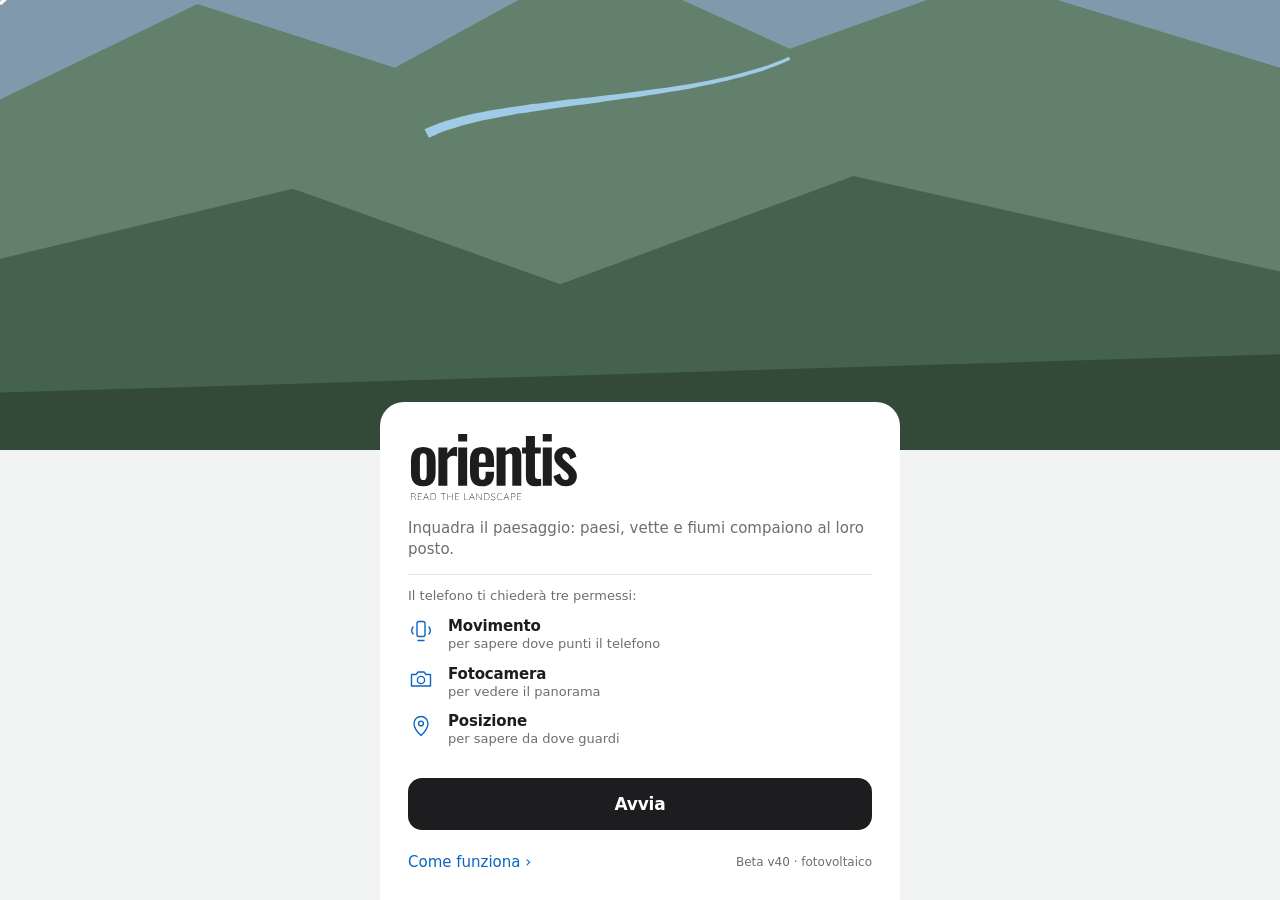
==== commit 1e09f042: "v40: Fotovoltaico (PVGIS 5.3 dal server), foto Esri dal server con la chiave segreta - Sito ed Energ" ====
--- a/beta/index.html
+++ b/beta/index.html
@@ -1200,6 +1200,41 @@
 .sitU.cli td { padding-left: 4px; }
 .sitU.cli td.m { color: var(--acc); }
 .sitU.cli tr.g td { padding-top: 10px; border-top: 0; text-align: left; font-size: 10.5px; font-weight: 600; letter-spacing: .05em; text-transform: uppercase; color: var(--tx3); }
+/* v40: fotovoltaico (come lo strumento avanzato di PVGIS) */
+#sitBox .sitGo { padding: 0; border: 0; background: none; font: inherit; font-weight: 600; color: var(--acc); }
+#pvBox { padding: 14px; border-radius: 16px; background: var(--sf); }
+#pvBox .pvWhere { margin: 0 0 10px; font-size: 12.5px; color: var(--tx2); }
+.pvGrid { display: grid; grid-template-columns: 1fr 1fr; gap: 10px 10px; margin-bottom: 10px; }
+.pvGrid .w { grid-column: 1 / -1; }
+#pvBox label { display: flex; flex-direction: column; gap: 4px; font-size: 12px; color: var(--tx2); }
+#pvBox label > b { font-weight: inherit; }
+#pvBox label > span { display: flex; align-items: center; gap: 6px; color: var(--tx2); font-size: 13px; }
+#pvBox input[type=text], #pvBox select { width: 100%; min-width: 0; height: 38px; padding: 0 10px; border: 0; border-radius: 10px; font: inherit; font-size: 15px; color: var(--tx); background: var(--fill); }
+#pvBox label > span input { flex: 1; }
+.pvRow { display: flex; align-items: flex-end; gap: 8px; margin-bottom: 8px; }
+.pvRow label { flex: 1; }
+.pvMeas { flex: none; height: 38px; padding: 0 12px; border: 0; border-radius: 10px; font: inherit; font-size: 13px; font-weight: 600; color: var(--acc); background: var(--fill); }
+#pvBox .pvChk { flex-direction: row; align-items: center; gap: 8px; margin: 6px 0; font-size: 13.5px; color: var(--tx); }
+#pvBox .pvChk input { width: 20px; height: 20px; margin: 0; accent-color: var(--acc); }
+.pvHelp { margin: -2px 0 6px; font-size: 12px; color: var(--tx2); }
+#pvLive { margin: 8px 0 10px; padding: 12px; border-radius: 12px; background: var(--bg); text-align: center; }
+#pvLive b { display: block; font-size: 34px; font-variant-numeric: tabular-nums; }
+#pvLive span { display: block; margin: 4px 0 8px; font-size: 12.5px; line-height: 1.4; color: var(--tx2); }
+.pvLiveBtn { display: flex; gap: 8px; justify-content: center; }
+.pvLiveBtn button { height: 36px; padding: 0 14px; border: 0; border-radius: 10px; font: inherit; font-size: 14px; font-weight: 600; color: var(--acc); background: var(--fill); }
+.pvLiveBtn button:first-child { color: #fff; background: var(--acc); }
+#pvGo { display: block; width: 100%; height: 44px; margin-top: 8px; border: 0; border-radius: 12px; font: inherit; font-size: 15px; font-weight: 600; color: #fff; background: var(--acc); }
+#pvGo:disabled { opacity: 0.5; }
+#pvOut { margin-top: 12px; }
+#pvOut .pvBig { display: grid; grid-template-columns: repeat(3, 1fr); gap: 8px; margin-bottom: 10px; }
+#pvOut .pvBig div { padding: 10px 8px; border-radius: 12px; background: var(--bg); text-align: center; }
+#pvOut .pvBig b { display: block; font-size: 19px; font-variant-numeric: tabular-nums; }
+#pvOut .pvBig span { display: block; margin-top: 2px; font-size: 11px; line-height: 1.3; color: var(--tx2); }
+#pvOut svg { display: block; width: 100%; height: auto; margin: 4px 0 6px; }
+#pvOut svg text { font: 9.5px -apple-system, system-ui, sans-serif; fill: var(--tx2); }
+#pvOut svg rect.b { fill: #f2b705; }
+#pvOut h5 { margin: 12px 0 4px; font-size: 11px; font-weight: 600; letter-spacing: .06em; text-transform: uppercase; color: var(--tx2); }
+#pvOut .pvErr { padding: 10px 12px; border-radius: 12px; background: var(--bg); font-size: 13px; color: var(--tx); }
 /* v33: Storia e cultura */
 .puGrid .puTile[data-amb="sto"] { grid-column: 1 / -1; min-height: 80px; }
 #stoBox { padding: 14px; border-radius: 16px; background: var(--sf); }
@@ -1363,7 +1398,7 @@
         <p id="msg" role="alert"></p>
         <div class="obRow">
           <button type="button" class="obHowBtn" id="obHow">Come funziona ›</button>
-          <span class="ver">Beta v39 · clima futuro in tutta Italia</span>
+          <span class="ver">Beta v40 · fotovoltaico</span>
         </div>
       </div>
     </section>
@@ -1546,7 +1581,7 @@
       <div class="seg" id="segT"><button type="button" data-th="auto">Automatico</button><button type="button" data-th="light">Chiaro</button><button type="button" data-th="dark">Scuro</button></div>
       <p class="hint">Automatico segue l’aspetto chiaro o scuro scelto nelle impostazioni del telefono.</p>
       <h3>Livelli sulla mappa</h3>
-      <label class="keyRow"><span>Chiave Esri per la foto satellitare dettagliata<small>si incolla una volta e resta solo su questo dispositivo; senza chiave si usa Sentinel-2 (EOX)</small></span>
+      <label class="keyRow"><span>Chiave Esri personale (facoltativa)<small>di solito non serve: le foto Esri arrivano dal server dell’app. Una chiave incollata qui resta solo su questo dispositivo e ha la precedenza</small></span>
         <input type="password" id="esriKey" autocomplete="off" autocapitalize="off" spellcheck="false" placeholder="AAPT…"></label>
       <label class="sw"><span>Catasto<small>particelle e numeri dell’Agenzia delle Entrate sulla mappa grande; serve la rete</small></span><input type="checkbox" id="catLayer"></label>
       <h3 id="advSec">Bussola e taratura (avanzate)</h3>
@@ -1627,6 +1662,43 @@
     <div class="puGrid" id="puGrid"></div>
     <div id="puVin" hidden><h3>Vincoli</h3><div id="vinBox"></div></div>
     <div id="puSit" hidden><h3>Sito ed Energia</h3><div id="sitBox"></div></div>
+    <div id="puPv" hidden><h3>Fotovoltaico</h3>
+      <div id="pvBox">
+        <p class="pvWhere" id="pvWhere"></p>
+        <div class="pvGrid">
+          <label>Potenza di picco<span><input id="pvKwp" type="text" inputmode="decimal" min="0.1" max="1000" step="0.1" value="3"> kWp</span></label>
+          <label>Perdite di sistema<span><input id="pvLoss" type="text" inputmode="decimal" min="0" max="50" step="0.5" value="14"> %</span></label>
+          <label>Tecnologia<select id="pvTech"><option value="crystSi">Silicio cristallino</option><option value="crystSi2025">Silicio cristallino, moduli recenti</option><option value="CIS">CIS</option><option value="CdTe">CdTe</option><option value="Unknown">Altro / non noto</option></select></label>
+          <label>Montaggio<select id="pvMount"><option value="free">Libero (ventilato)</option><option value="building">Integrato (tetto)</option></select></label>
+          <label class="w">Sistema<select id="pvTrack"><option value="fixed">Fisso</option><option value="inclined">Inseguimento su asse inclinato</option><option value="vertical">Inseguimento su asse verticale</option><option value="two">Inseguimento su due assi</option></select></label>
+        </div>
+        <div id="pvFixed">
+          <div class="pvRow"><label>Inclinazione<span><input id="pvAng" type="text" inputmode="decimal" min="0" max="90" step="1" value="30"> °</span></label>
+            <button type="button" class="pvMeas" id="pvMeasTilt">Misura col telefono</button></div>
+          <div class="pvRow"><label>Orientamento<span><input id="pvAsp" type="text" inputmode="decimal" min="-180" max="180" step="1" value="0"> °</span></label>
+            <button type="button" class="pvMeas" id="pvMeasAsp">Usa la bussola</button></div>
+          <p class="pvHelp" id="pvAspTxt"></p>
+          <label class="pvChk"><input type="checkbox" id="pvOptInc"> Inclinazione ottimale (calcolata da PVGIS)</label>
+          <label class="pvChk"><input type="checkbox" id="pvOptAll"> Inclinazione e orientamento ottimali</label>
+        </div>
+        <div id="pvAxis" hidden>
+          <div class="pvRow"><label><b id="pvAxisLbl">Inclinazione</b><span><input id="pvAxAng" type="text" inputmode="decimal" min="0" max="90" step="1" value="30"> °</span></label></div>
+          <label class="pvChk"><input type="checkbox" id="pvAxOpt" checked> Angolo ottimale (calcolato da PVGIS)</label>
+        </div>
+        <div id="pvLive" hidden><b id="pvLiveVal">–</b><span id="pvLiveTxt"></span><div class="pvLiveBtn"><button type="button" id="pvLiveUse">Usa questo valore</button><button type="button" id="pvLiveX">Annulla</button></div></div>
+        <div class="pvGrid">
+          <label class="w">Orizzonte (ombre di monti e colline)<select id="pvHor"><option value="pvgis">Di PVGIS (rilievo ~90 m)</option><option value="app">Calcolato dall’app (rilievo ~30 m, 15 km)</option><option value="none">Nessuno</option></select></label>
+        </div>
+        <label class="pvChk"><input type="checkbox" id="pvCost"> Costo dell’energia prodotta</label>
+        <div id="pvCostBox" class="pvGrid" hidden>
+          <label>Costo impianto<span><input id="pvSys" type="text" inputmode="decimal" min="0" step="100" value="5000"> €</span></label>
+          <label>Interesse<span><input id="pvInt" type="text" inputmode="decimal" min="0" max="20" step="0.1" value="3"> %/anno</span></label>
+          <label>Durata<span><input id="pvLife" type="text" inputmode="numeric" min="1" max="50" step="1" value="25"> anni</span></label>
+        </div>
+        <button type="button" id="pvGo">Calcola la produzione</button>
+        <div id="pvOut"></div>
+      </div>
+    </div>
     <div id="puSto" hidden><h3>Storia e cultura</h3><div id="stoBox"></div></div>
     <button type="button" id="puSheet" disabled>Crea la scheda del luogo<em>in arrivo</em></button>
     <h3>Dettagli</h3>
@@ -1805,7 +1877,7 @@
     return best;
   }
 
-  const S = {
+  const S = { oriB: null, oriG: null,
     heading: null, compAcc: null, pitch: null, alOff: 0, alPos: null, alQ: null,
     lat: null, lon: null, gpsAcc: null, alt: null, altAcc: null, gpsMsg: null,
     fov: 70, off: 0, pitchOff: 0, radius: 25000, land: false, declAuto: 3,
@@ -2645,6 +2717,7 @@
     }
     if (h !== null) S.heading = smoothAngle(S.heading, h, 0.3);
     if (typeof e.beta === 'number') {
+      S.oriB = e.beta; S.oriG = typeof e.gamma === 'number' ? e.gamma : 0;   // v40: inclinazione del telefono (fotovoltaico)
       const p = e.beta - 90; // 0 = orizzonte, positivo = verso l'alto
       S.pitch = (S.pitch === null) ? p : S.pitch + (p - S.pitch) * 0.3;
     }
@@ -3003,47 +3076,69 @@
      Con una chiave Esri (account sviluppatore ArcGIS gratuito) si usa World Imagery, molto più dettagliata. */
   // Chiave API di ArcGIS Location Platform: NON sta nel codice (il repository è pubblico). Si incolla una volta nelle Impostazioni
   // e resta solo su quel telefono (S.esriKey). Se Esri non risponde (chiave scaduta, quota esaurita) si torna a EOX.
-  let ESRI_KEY = '';
+  // v40: di serie le foto Esri passano dal proxy Cloudflare, che tiene la chiave come segreto (ESRI_KEY): nessuno deve incollarla.
+  // Il proxy dice se ce l'ha rispondendo «orientis 3 esri» a /ping. Una chiave incollata nelle Impostazioni ha la precedenza.
+  let ESRI_KEY = '', ESRI_PROXY = false, esriPing = 0;   // 0 da chiedere, 1 in corso, 2 fatto
+  const esriOn = () => !!ESRI_KEY || ESRI_PROXY;
+  function satRebuild() {
+    if (mapReady && map.getSource('sat')) { try { map.removeLayer('sat'); map.removeSource('sat'); map.addSource('sat', SAT_SRC()); map.addLayer({ id: 'sat', type: 'raster', source: 'sat', layout: { visibility: 'none' }, paint: { 'raster-fade-duration': 150 } }, 'comB'); } catch (er) {} }
+    satApply();
+  }
   function esriSet(k) {
     k = String(k || '').trim();
     if (k === ESRI_KEY) return;
     ESRI_KEY = k; satErr = 0;
-    if (mapReady && map.getSource('sat')) { try { map.removeLayer('sat'); map.removeSource('sat'); map.addSource('sat', SAT_SRC()); map.addLayer({ id: 'sat', type: 'raster', source: 'sat', layout: { visibility: 'none' }, paint: { 'raster-fade-duration': 150 } }, 'comB'); } catch (er) {} }
-    satApply();
+    satRebuild();
+  }
+  async function esriProxyCheck() {
+    if (esriPing) return;
+    esriPing = 1;
+    let yes = false;
+    try {
+      const ac = new AbortController(); const tm = setTimeout(() => ac.abort(), 5000);
+      const r = await fetch(CAT_BASE + '/ping', { cache: 'no-store', signal: ac.signal });
+      clearTimeout(tm);
+      const t = r.ok ? await r.text() : '';
+      yes = /^orientis \d+ esri/.test(t);
+    } catch (e) { /* senza proxy: foto EOX */ }
+    esriPing = 2;
+    if (yes && !ESRI_PROXY) { ESRI_PROXY = true; satErr = 0; satRebuild(); } else satApply();
   }
   const SAT_YEARS = ['2024', '2023', '2021'];   // se un anno non risponde si passa al precedente
   let satY = 0, satErr = 0;
   function SAT_SRC() {
-    return ESRI_KEY
-      ? { type: 'raster', tiles: ['https://ibasemaps-api.arcgis.com/arcgis/rest/services/World_Imagery/MapServer/tile/{z}/{y}/{x}?token=' + ESRI_KEY], tileSize: 256, maxzoom: 19 }
-      : { type: 'raster', tiles: ['https://tiles.maps.eox.at/wmts/1.0.0/s2cloudless-' + SAT_YEARS[satY] + '_3857/default/g/{z}/{y}/{x}.jpg'], tileSize: 256, maxzoom: 15 };
+    if (ESRI_KEY) return { type: 'raster', tiles: ['https://ibasemaps-api.arcgis.com/arcgis/rest/services/World_Imagery/MapServer/tile/{z}/{y}/{x}?token=' + ESRI_KEY], tileSize: 256, maxzoom: 19 };
+    if (ESRI_PROXY) return { type: 'raster', tiles: [CAT_BASE + '/esri/{z}/{y}/{x}'], tileSize: 256, maxzoom: 19 };
+    return { type: 'raster', tiles: ['https://tiles.maps.eox.at/wmts/1.0.0/s2cloudless-' + SAT_YEARS[satY] + '_3857/default/g/{z}/{y}/{x}.jpg'], tileSize: 256, maxzoom: 15 };
   }
   function satAttr() {
     const y = SAT_YEARS[satY];
-    return ESRI_KEY ? 'Foto: Powered by Esri · Esri, Maxar, Earthstar Geographics, and the GIS User Community'
+    return esriOn() ? 'Foto: Powered by Esri · Esri, Maxar, Earthstar Geographics, and the GIS User Community'
       : 'Foto: <a href="https://cloudless.eox.at" target="_blank" rel="noopener">EOxCloudless ' + y + '</a> by EOX IT Services GmbH (contiene dati Copernicus Sentinel ' + y + ' modificati), licenza CC BY-NC-SA 4.0';
   }
   // anno non disponibile: dopo qualche errore dei tasselli satellitari si prova l'anno precedente
   function satOnError(e) {
     if (!e || e.sourceId !== 'sat') return;
     if (ESRI_KEY) { if (++satErr < 6) return; satErr = 0; ESRI_KEY = ''; }
+    else if (ESRI_PROXY) { if (++satErr < 6) return; satErr = 0; ESRI_PROXY = false; }
     else { if (satY >= SAT_YEARS.length - 1 || ++satErr < 4) return; satErr = 0; satY++; }
     try { map.removeLayer('sat'); map.removeSource('sat'); map.addSource('sat', SAT_SRC()); map.addLayer({ id: 'sat', type: 'raster', source: 'sat', layout: { visibility: 'none' }, paint: { 'raster-fade-duration': 150 } }, 'comB'); satApply(); } catch (er) {}
   }
   function satApply() {
     const on = !!S.sat && full && tabNow() === 'mappa';
+    if (on && esriPing < 2 && !ESRI_KEY) { esriProxyCheck(); }   // la foto si mostra quando si sa da dove prenderla
     $('satBtn').setAttribute('aria-pressed', String(!!S.sat));
     document.body.classList.toggle('sat', on);
     if (!mapReady || !map.getLayer('sat')) return;
-    const v = on ? 'visible' : 'none';
+    const v = on && (esriPing === 2 || ESRI_KEY) ? 'visible' : 'none';
     if (map.getLayoutProperty('sat', 'visibility') !== v) map.setLayoutProperty('sat', 'visibility', v);
     const sh = $('miniAttr').querySelector('.s');
-    if (sh) sh.innerHTML = on ? (ESRI_KEY ? 'Powered by <a href="https://www.esri.com" target="_blank" rel="noopener">Esri</a> · Maxar, Earthstar Geographics' : '<a href="https://cloudless.eox.at" target="_blank" rel="noopener">EOxCloudless ' + SAT_YEARS[satY] + '</a> · Copernicus') : '© OSM';
+    if (sh) sh.innerHTML = on ? (esriOn() ? 'Powered by <a href="https://www.esri.com" target="_blank" rel="noopener">Esri</a> · Maxar, Earthstar Geographics' : '<a href="https://cloudless.eox.at" target="_blank" rel="noopener">EOxCloudless ' + SAT_YEARS[satY] + '</a> · Copernicus') : '© OSM';
   }
   $('esriKey').addEventListener('change', () => { S.esriKey = $('esriKey').value.trim(); saveSettings(); esriSet(S.esriKey); });
   $('satBtn').addEventListener('click', (e) => {
     e.stopPropagation(); S.sat = !S.sat; saveSettings(); satApply();
-    if (S.sat && !ESRI_KEY && mapReady && map.getZoom() > 15) mapHint('Foto satellitare con poco dettaglio da vicino (circa 10 m).');
+    if (S.sat && !esriOn() && mapReady && map.getZoom() > 15) mapHint('Foto satellitare con poco dettaglio da vicino (circa 10 m).');
   });
 
   /* ---------- v38: ricerca dei Comuni per nome ---------- */
@@ -6162,6 +6257,192 @@
       '<a href="https://climadat.isprambiente.it/pnacc/dati-indicatori-mappe-pnacc/aree-terrestri/" target="_blank" rel="noopener">Fonte ›</a></p>';
     return h;
   }
+
+  /* ---------- v40: fotovoltaico (PVGIS 5.3 PVcalc, attraverso il proxy) ----------
+     Parametri come lo strumento «Fotovoltaico connesso alla rete» di PVGIS; inclinazione misurata col telefono appoggiato
+     sulla falda, orientamento con la bussola; orizzonte di PVGIS, dell'app (dal rilievo) o nessuno. */
+  const PV = { lat: null, lon: null, name: '', live: null, liveT: 0, busy: false, last: null, hzMemo: null };
+  const PV_MON = ['G', 'F', 'M', 'A', 'M', 'G', 'L', 'A', 'S', 'O', 'N', 'D'];
+  const PV_MESI = ['gennaio', 'febbraio', 'marzo', 'aprile', 'maggio', 'giugno', 'luglio', 'agosto', 'settembre', 'ottobre', 'novembre', 'dicembre'];
+  function pvSetTarget(lat, lon, name) {
+    const ch = PV.lat !== lat || PV.lon !== lon;
+    PV.lat = lat; PV.lon = lon; PV.name = name || '';
+    $('puPv').hidden = lat === null;
+    if (lat === null) return;
+    setText('pvWhere', 'Stima per ' + (name ? name + ' · ' : '') + lat.toFixed(4).replace('.', ',') + ' N, ' + lon.toFixed(4).replace('.', ',') + ' E');
+    if (ch && PV.last && (PV.last.lat !== lat || PV.last.lon !== lon)) { $('pvOut').innerHTML = '<p class="pvHelp">Il punto è cambiato: premi di nuovo «Calcola».</p>'; PV.last = null; }
+  }
+  function pvAspText() {
+    const a = parseFloat($('pvAsp').value);
+    if (!isFinite(a)) { setText('pvAspTxt', ''); return; }
+    setText('pvAspTxt', 'Moduli rivolti a ' + pvDir(a) + ' (0° = Sud, −90° = Est, +90° = Ovest).');
+  }
+  function pvDir(a) {   // orientamento PVGIS (0 = Sud, 90 = Ovest) → punto cardinale
+    const az = ((a + 180) % 360 + 360) % 360;
+    return ['Nord', 'Nord-Est', 'Est', 'Sud-Est', 'Sud', 'Sud-Ovest', 'Ovest', 'Nord-Ovest'][Math.round(az / 45) % 8];
+  }
+  function pvModeUI() {
+    const t = $('pvTrack').value;
+    $('pvFixed').hidden = t !== 'fixed';
+    $('pvAxis').hidden = t === 'fixed' || t === 'two';
+    setText('pvAxisLbl', t === 'vertical' ? 'Inclinazione dei moduli' : 'Inclinazione dell’asse');
+    const oa = $('pvOptAll').checked;
+    $('pvOptInc').disabled = oa; $('pvAng').disabled = oa || $('pvOptInc').checked; $('pvAsp').disabled = oa;
+    $('pvAxAng').disabled = $('pvAxOpt').checked;
+    $('pvCostBox').hidden = !$('pvCost').checked;
+    pvAspText();
+  }
+  ['pvTrack', 'pvOptAll', 'pvOptInc', 'pvAxOpt', 'pvCost'].forEach((id) => $(id).addEventListener('change', pvModeUI));
+  $('pvAsp').addEventListener('input', pvAspText);
+  // misura dal vivo: inclinazione (telefono appoggiato sulla falda) o orientamento (bussola, telefono come in Guarda)
+  function pvLiveStart(kind) {
+    if (kind === 'tilt' && S.oriB === null) { toast('Servono i sensori di movimento: avvia l’app dalla schermata Guarda.', 4000); return; }
+    if (kind === 'asp' && S.heading === null) { toast('Serve la bussola: avvia l’app dalla schermata Guarda.', 4000); return; }
+    PV.live = kind;
+    $('pvLive').hidden = false;
+    setText('pvLiveTxt', kind === 'tilt'
+      ? 'Appoggia il telefono sulla falda, schermo verso l’alto, con il lato lungo lungo la linea di pendenza. Aspetta che il numero sia fermo.'
+      : 'Mettiti di spalle al colmo e tieni il telefono dritto davanti a te, come per inquadrare, nella direzione verso cui scende la falda.');
+    clearInterval(PV.liveT);
+    PV.liveT = setInterval(pvLiveTick, 200);
+    pvLiveTick();
+  }
+  function pvLiveVal() {
+    if (PV.live === 'tilt') {
+      if (S.oriB === null) return null;
+      const b = S.oriB * RAD, g = S.oriG * RAD;
+      return Math.acos(Math.max(-1, Math.min(1, Math.cos(b) * Math.cos(g)))) / RAD;
+    }
+    if (S.heading === null) return null;
+    let a = trueHeading() - 180;
+    if (a > 180) a -= 360; if (a < -180) a += 360;
+    return a;
+  }
+  function pvLiveTick() {
+    const v = pvLiveVal();
+    setText('pvLiveVal', v === null ? '–' : (v > 0 && PV.live === 'asp' ? '+' : '') + Math.round(v) + '°');
+  }
+  function pvLiveStop(use) {
+    if (use && PV.live) {
+      const v = pvLiveVal();
+      if (v !== null) {
+        if (PV.live === 'tilt') { $('pvAng').value = Math.round(v); $('pvOptInc').checked = false; }
+        else $('pvAsp').value = Math.round(v);
+        $('pvOptAll').checked = false;
+      }
+    }
+    PV.live = null; clearInterval(PV.liveT); $('pvLive').hidden = true; pvModeUI();
+  }
+  $('pvMeasTilt').addEventListener('click', () => pvLiveStart('tilt'));
+  $('pvMeasAsp').addEventListener('click', () => pvLiveStart('asp'));
+  $('pvLiveUse').addEventListener('click', () => pvLiveStop(true));
+  $('pvLiveX').addEventListener('click', () => pvLiveStop(false));
+  // orizzonte dall'app: 48 direzioni (passo 7,5°, da Nord in senso orario), angolo massimo del terreno entro 15 km
+  async function pvHorizon(lat, lon) {
+    const k = lat.toFixed(4) + ',' + lon.toFixed(4);
+    if (PV.hzMemo && PV.hzMemo.k === k) return PV.hzMemo.v;
+    let P = null;
+    if (S.lat !== null && DEM.prof && geo(DEM.prof.lat, DEM.prof.lon, lat, lon).d < 100) P = DEM.prof;
+    else {
+      const R = 15000, keys = demTileList(lat, lon, R);
+      await demLoad(keys);
+      const g = demGet(lat, lon, DEM_LEVELS[0].z);
+      if (g === null) throw new Error('rilievo non disponibile');
+      P = await demProfile(lat, lon, R, g + 3);
+    }
+    const n = 48, per = P.nA / n, v = [];
+    for (let i = 0; i < n; i++) {
+      let mx = 0;
+      for (let j = Math.round(i * per - per / 2); j <= Math.round(i * per + per / 2); j++) mx = Math.max(mx, P.hz[((j % P.nA) + P.nA) % P.nA]);
+      v.push(Math.round(mx * 10) / 10);
+    }
+    PV.hzMemo = { k: k, v: v };
+    return v;
+  }
+  function pvNum(id, lo, hi) { const x = parseFloat(String($(id).value).replace(',', '.')); return isFinite(x) ? Math.min(hi, Math.max(lo, x)) : null; }
+  async function pvRun() {
+    if (PV.busy || PV.lat === null) return;
+    const kwp = pvNum('pvKwp', 0.05, 5000), loss = pvNum('pvLoss', 0, 80);
+    if (kwp === null || loss === null) { $('pvOut').innerHTML = '<p class="pvErr">Controlla potenza e perdite.</p>'; return; }
+    const q = new URLSearchParams({ lat: PV.lat.toFixed(5), lon: PV.lon.toFixed(5), peakpower: String(kwp), loss: String(loss),
+      pvtechchoice: $('pvTech').value, mountingplace: $('pvMount').value });
+    const t = $('pvTrack').value;
+    if (t === 'fixed') {
+      if ($('pvOptAll').checked) q.set('optimalangles', '1');
+      else {
+        if ($('pvOptInc').checked) q.set('optimalinclination', '1'); else q.set('angle', String(pvNum('pvAng', 0, 90) || 0));
+        q.set('aspect', String(pvNum('pvAsp', -180, 180) || 0));
+      }
+    } else {
+      q.set('fixed', '0');
+      if (t === 'two') q.set('twoaxis', '1');
+      else {
+        const ax = t === 'inclined' ? 'inclined' : 'vertical';
+        q.set(ax + '_axis', '1');
+        if ($('pvAxOpt').checked) q.set(ax + '_optimum', '1'); else q.set(ax + 'axisangle', String(pvNum('pvAxAng', 0, 90) || 0));
+      }
+    }
+    const hor = $('pvHor').value;
+    PV.busy = true; $('pvGo').disabled = true;
+    $('pvOut').innerHTML = '<p class="pvHelp">' + (hor === 'app' ? 'Calcolo l’orizzonte dal rilievo, poi chiedo a PVGIS…' : 'Chiedo a PVGIS…') + '</p>';
+    try {
+      if (hor === 'none') q.set('usehorizon', '0');
+      else if (hor === 'app') { q.set('usehorizon', '1'); q.set('userhorizon', (await pvHorizon(PV.lat, PV.lon)).join(',')); }
+      if ($('pvCost').checked) {
+        q.set('pvprice', '1'); q.set('systemcost', String(pvNum('pvSys', 0, 1e8) || 0));
+        q.set('interest', String(pvNum('pvInt', 0, 30) || 0)); q.set('lifetime', String(Math.round(pvNum('pvLife', 1, 60) || 25)));
+      }
+      const r = await fetch(CAT_BASE + '/pvgis?' + q.toString());
+      const txt = await r.text();
+      let j = null; try { j = JSON.parse(txt); } catch (e) { j = null; }
+      if (!r.ok || !j || !j.outputs) throw new Error(j && j.message ? j.message : (r.status === 404 ? 'il server dell’app va aggiornato (versione 3)' : 'risposta non valida (' + r.status + ')'));
+      PV.last = { lat: PV.lat, lon: PV.lon };
+      $('pvOut').innerHTML = pvHtml(j, kwp, hor);
+    } catch (e) {
+      $('pvOut').innerHTML = '<p class="pvErr">Calcolo non riuscito: ' + escHtml(describeError(e)) + '. Riprova tra poco.</p>';
+    } finally { PV.busy = false; $('pvGo').disabled = false; }
+  }
+  $('pvGo').addEventListener('click', pvRun);
+  $('sitBox').addEventListener('click', (e) => { const b = e.target.closest('[data-go]'); if (b) $(b.dataset.go).scrollIntoView({ behavior: 'smooth', block: 'start' }); });
+  function pvHtml(j, kwp, hor) {
+    const O = j.outputs, I = j.inputs || {}, key = Object.keys(O.totals || {})[0];
+    const T = O.totals[key], M = (O.monthly && O.monthly[key]) || [];
+    const ms = (I.mounting_system && I.mounting_system[key]) || {};
+    const f0 = (x) => fmtInt(x), f1 = (x) => nf(x, 1);
+    const ey = T.E_y, hy = T['H(i)_y'];
+    let h = '<div class="pvBig"><div><b>' + f0(ey) + '</b><span>kWh all’anno</span></div><div><b>' + f0(ey / kwp) + '</b><span>kWh per kWp</span></div>' +
+      '<div><b>' + f0(hy) + '</b><span>kWh/m² sul piano dei moduli</span></div></div>';
+    // grafico mensile
+    const mx = Math.max(1, ...M.map((m) => m.E_m)), W = 340, H = 120, bw = W / 12;
+    h += '<h5>Produzione mensile, kWh</h5><svg viewBox="0 0 ' + W + ' ' + (H + 16) + '" role="img" aria-label="Produzione mensile">' +
+      M.map((m, i) => { const bh = (m.E_m / mx) * (H - 14); return '<rect class="b" x="' + (i * bw + 4) + '" y="' + (H - bh) + '" width="' + (bw - 8) + '" height="' + bh + '" rx="2"><title>' + PV_MESI[i] + ': ' + f0(m.E_m) + ' kWh</title></rect>' +
+        '<text x="' + (i * bw + bw / 2) + '" y="' + (H - bh - 3) + '" text-anchor="middle">' + f0(m.E_m) + '</text><text x="' + (i * bw + bw / 2) + '" y="' + (H + 12) + '" text-anchor="middle">' + PV_MON[i] + '</text>'; }).join('') + '</svg>';
+    // impostazioni usate da PVGIS (anche gli angoli ottimali)
+    const ang = (o, u) => o && o.value !== undefined ? nf(o.value, 0) + '°' + (o.optimal ? ' (ottimale)' : '') : '–';
+    const rows = [];
+    if (key === 'fixed') rows.push(['Inclinazione', ang(ms.slope)], ['Orientamento', ms.azimuth && ms.azimuth.value !== undefined ? nf(ms.azimuth.value, 0) + '°, verso ' + pvDir(ms.azimuth.value) + (ms.azimuth.optimal ? ' (ottimale)' : '') : '–']);
+    else if (/two/i.test(key)) rows.push(['Sistema', 'inseguimento su due assi']);
+    else rows.push(['Sistema', /vert/i.test(key) ? 'inseguimento su asse verticale' : 'inseguimento su asse inclinato'], [/vert/i.test(key) ? 'Inclinazione dei moduli' : 'Inclinazione dell’asse', ang(ms.slope)]);
+    rows.push(['Variabilità tra gli anni', '± ' + f0(T.SD_y) + ' kWh']);
+    const md = I.meteo_data || {};
+    rows.push(['Dati di irraggiamento', (md.radiation_db || 'PVGIS') + (md.year_min ? ', ' + md.year_min + '–' + md.year_max : '')]);
+    rows.push(['Orizzonte', hor === 'none' ? 'non considerato' : hor === 'app' ? 'calcolato dall’app (rilievo ~30 m)' : 'di PVGIS (rilievo ~90 m)']);
+    h += '<h5>Impostazioni usate</h5><div class="vinRows">' + rows.map((x) => '<span>' + x[0] + '</span><b>' + escHtml(x[1]) + '</b>').join('') + '</div>';
+    // perdite
+    const pc = (x) => x === undefined || x === null ? '–' : (x > 0 ? '+' : x < 0 ? '−' : '') + nf(Math.abs(x), 1) + '%';
+    h += '<h5>Perdite e guadagni</h5><div class="vinRows">' +
+      '<span>Angolo d’incidenza (riflessione)</span><b>' + pc(T.l_aoi) + '</b><span>Effetti spettrali</span><b>' + pc(T.l_spec) + '</b>' +
+      '<span>Temperatura e irraggiamento basso</span><b>' + pc(T.l_tg) + '</b><span>Sistema (cavi, inverter, sporco…)</span><b>' + pc(-(I.pv_module ? I.pv_module.system_loss : 0)) + '</b>' +
+      '<span>Totale</span><b>' + pc(T.l_total) + '</b></div>';
+    if (T.LCOE_pv !== undefined && T.LCOE_pv !== null) h += '<h5>Costo dell’energia</h5><div class="vinRows"><span>Costo livellato (LCOE)</span><b>' + nf(T.LCOE_pv, 3) + ' €/kWh</b></div>';
+    h += '<h5>Mese per mese</h5><table class="sitU"><tr><th>Mese</th><th>kWh</th><th>kWh/m²</th></tr>' +
+      M.map((m, i) => '<tr><td>' + PV_MESI[i] + '</td><td>' + f0(m.E_m) + '</td><td>' + f1(m['H(i)_m']) + '</td></tr>').join('') + '</table>';
+    h += '<p class="sitNote">Stima di PVGIS su anni di dati satellitari: non è un progetto. Non considera le ombre vicine (edifici, alberi, comignoli) né la neve; la produzione reale può variare di anno in anno.</p>' +
+      '<p class="sitSrc">PVGIS © Unione europea, Centro comune di ricerca (JRC). <a href="https://re.jrc.ec.europa.eu/pvg_tools/it/" target="_blank" rel="noopener">Apri PVGIS ›</a></p>';
+    return h;
+  }
+  pvModeUI();
+  window.__panoPv = PV;
   function sitoTile(o) {
     if (!o) return S.lat === null ? 'in attesa del GPS' : 'in attesa del Comune';
     if (!o.row) return SITO.state === 'err' ? 'non disponibile ora (serve la rete la prima volta)' : SITO.state === 'ok' ? 'Comune non trovato nelle tabelle' : 'in caricamento…';
@@ -6235,6 +6516,7 @@
         '³ Valori delle Tabelle 1–3 aumentati del 30% (Allegato 1 §1.4.3). Le trasmittanze comprendono i ponti termici; per il 1° livello H′<sub>T</sub> dipende dal rapporto vetrato (Tab. 11).</p>';
       h += '<p class="sitSrc">DM 28 ottobre 2025 (GU n. 283 del 5/12/2025, in vigore dal 3/6/2026). ' + aLink('dm', 'Gazzetta Ufficiale') + '</p>';
     } else if (fx) h += '<p class="sitNote">Requisiti minimi: dipendono dalla zona climatica da applicare (vedi sopra).</p>';
+    h += '<p class="sitSrc"><button type="button" class="sitGo" data-go="puPv">Stima della produzione fotovoltaica ›</button></p>';
     // Neve e vento
     h += '<h4>Neve e vento' + (o.quota !== null ? ' · quota ≈ ' + o.quota + ' m' : '') + '</h4>';
     const nv = [];
@@ -6313,6 +6595,7 @@
     const gq = g !== null ? g : (!p && S.alt !== null && (S.altAcc === null || S.altAcc <= 25) ? Math.round(S.alt) : null);
     const sit = sitoFor(p ? p.com : COM.cur, tgt.lat, tgt.lon, gq);
     $('puSit').hidden = tgt.lat === null;
+    pvSetTarget(tgt.lat, tgt.lon, p ? (p.nm || (p.com ? p.com.n : '')) : 'la tua posizione');
     const sh = sitoHtml(sit);
     if ($('sitBox').dataset.h !== sh) { $('sitBox').innerHTML = sh; $('sitBox').dataset.h = sh; }
     const val = { vin: vinShort(vin), cat: p ? catOf(p) : catShort(), sit: sitoTile(sit), sto: stoTile() };
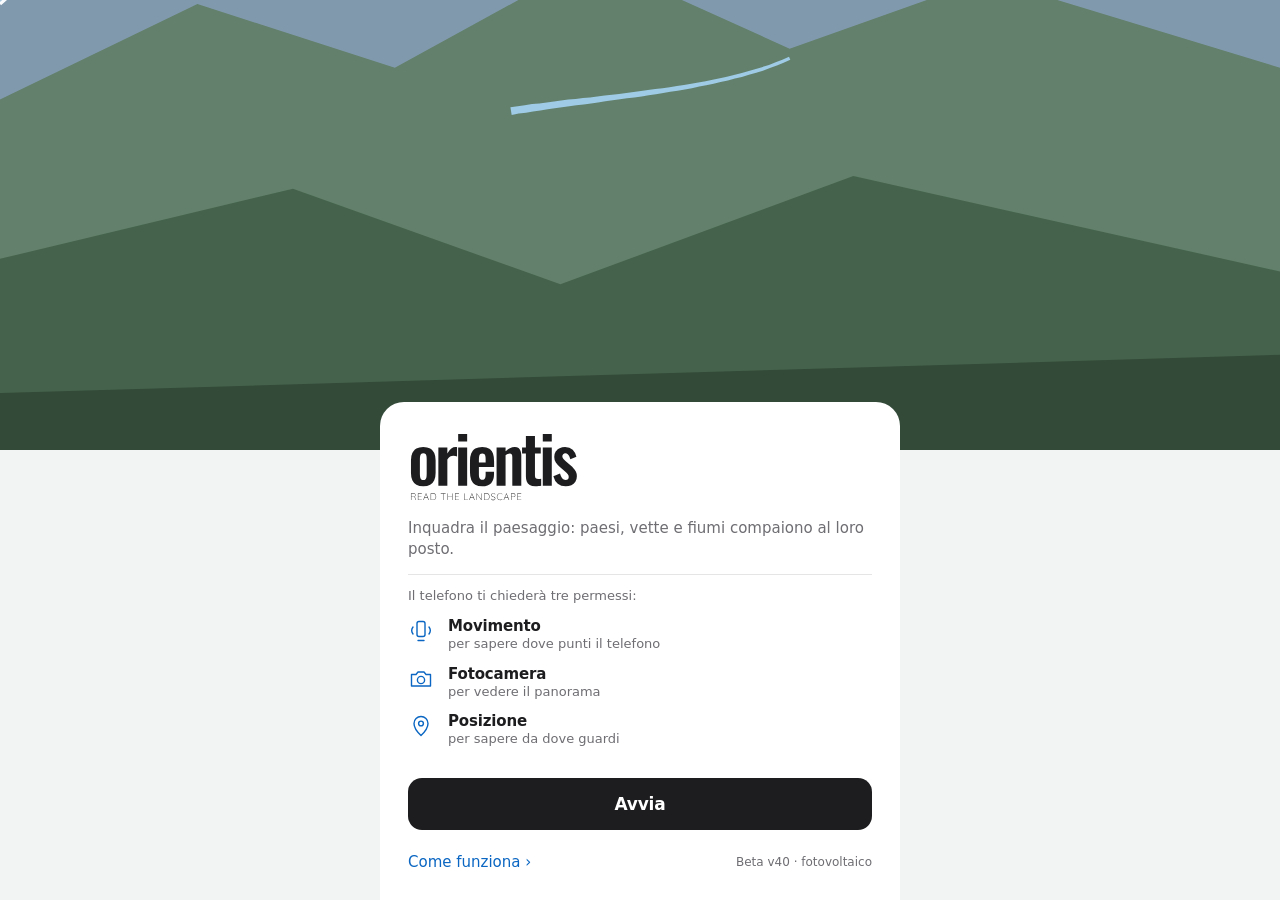
==== commit 08e07d46: "v41 tappa A: stili e dati fissi fuori da beta/index.html - beta/css/stile.css: tutto il blocco <styl" ====
--- a/beta/index.html
+++ b/beta/index.html
@@ -11,1334 +11,7 @@
 <title>Orientis – beta</title>
 <link rel="apple-touch-icon" href="icon-180.png">
 <link rel="icon" type="image/svg+xml" href="icon.svg">
-<style>
-:root {
-  --ink: #ffffff;
-  --soft: rgba(255, 255, 255, 0.74);
-  --glass: rgba(10, 14, 20, 0.62);
-  --accent: #8fd3ff;
-  --sun: #ffd166;
-  box-sizing: border-box;
-}
-*, *::before, *::after { box-sizing: inherit; }
-[hidden] { display: none !important; }
-html, body {
-  height: 100%;
-  margin: 0;
-  background: #000;
-  color: var(--ink);
-  font-family: ui-rounded, "SF Pro Rounded", system-ui, -apple-system, "Segoe UI", Roboto, sans-serif;
-  overflow: hidden;
-  -webkit-text-size-adjust: 100%;
-  touch-action: manipulation;   /* niente zoom della pagina con il doppio tocco */
-  -webkit-user-select: none; user-select: none;
-}
-#video {
-  position: fixed;
-  inset: 0;
-  width: 100%;
-  height: 100%;
-  object-fit: cover;
-  background: #000;
-}
-/* v22: l'immagine la disegna l'app su questa tela (Safari a volte mostrava il video piccolo al centro);
-   il video resta sotto, quasi invisibile, solo come sorgente */
-#video { opacity: 0.01 !important; }
-#camCv { position: fixed; inset: 0; width: 100%; height: 100%; display: block; background: #000; pointer-events: none; }
-
-/* Schermata iniziale */
-#start {
-  position: fixed;
-  inset: 0;
-  display: flex;
-  align-items: center;
-  justify-content: center;
-  padding: calc(24px + env(safe-area-inset-top, 0px)) 24px calc(24px + env(safe-area-inset-bottom, 0px));
-  background: #0c1117;
-}
-.box { width: 100%; max-width: 420px; }
-.box h1 { font-size: 2.2rem; margin: 0 0 6px; font-weight: 700; letter-spacing: -0.02em; }
-.box .sub { margin: 0 0 22px; color: var(--soft); }
-.box p { line-height: 1.5; margin: 0 0 14px; }
-#go {
-  width: 100%;
-  padding: 16px;
-  font: inherit;
-  font-size: 1.1rem;
-  font-weight: 600;
-  color: #06121c;
-  background: var(--accent);
-  border: 0;
-  border-radius: 14px;
-}
-#go:disabled { opacity: 0.5; }
-#go:focus-visible { outline: 3px solid #fff; outline-offset: 3px; }
-#msg { color: #ffb4a8; margin: 14px 0 0; min-height: 1.5em; }
-
-/* Schermata con fotocamera */
-#hud { position: fixed; inset: 0; pointer-events: none; }
-#labels { position: absolute; inset: 0; overflow: hidden; }
-.top {
-  position: absolute;
-  top: 0; left: 0; right: 0;
-  padding: calc(10px + env(safe-area-inset-top, 0px)) 16px 8px;
-  text-align: center;
-  text-shadow: 0 1px 8px rgba(0, 0, 0, 0.7);
-}
-.deg {
-  font-size: 3rem;
-  font-weight: 700;
-  line-height: 1;
-  letter-spacing: -0.03em;
-  font-variant-numeric: tabular-nums;
-}
-.card { font-size: 1.2rem; font-weight: 600; color: var(--accent); }
-.cross {
-  position: absolute;
-  top: 50%; left: 50%;
-  width: 44px; height: 44px;
-  margin: -22px 0 0 -22px;
-  border: 2px solid var(--accent);
-  border-radius: 50%;
-  box-shadow: 0 0 0 1px rgba(0, 0, 0, 0.35);
-}
-.cross::after {
-  content: "";
-  position: absolute;
-  top: 50%; left: 50%;
-  width: 6px; height: 6px;
-  margin: -3px 0 0 -3px;
-  background: var(--accent);
-  border-radius: 50%;
-}
-
-/* Etichette dei luoghi */
-.pill {
-  position: absolute;
-  height: 40px;
-  max-width: 200px;
-  padding: 0 10px;
-  display: none;
-  flex-direction: column;
-  justify-content: center;
-  border-radius: 10px;
-  background: var(--glass);
-  -webkit-backdrop-filter: blur(6px);
-  backdrop-filter: blur(6px);
-  white-space: nowrap;
-}
-.pill.land { border-left: 4px solid #c8a2ff; }
-.pill.peak { border-left: 4px solid #8be28b; }
-.pill b { font-size: 0.92rem; font-weight: 600; line-height: 1.2; overflow: hidden; text-overflow: ellipsis; }
-.pill i { font-style: normal; font-size: 0.76rem; line-height: 1.2; color: var(--soft); }
-.pill.sel { background: var(--accent); color: #06121c; }
-.pill.sel i { color: rgba(6, 18, 28, 0.78); }
-.pin {
-  position: absolute;
-  display: none;
-  width: 1px;
-  background: rgba(255, 255, 255, 0.7);
-}
-.pin::after {
-  content: "";
-  position: absolute;
-  bottom: -3px; left: -3px;
-  width: 7px; height: 7px;
-  border-radius: 50%;
-  background: var(--accent);
-}
-
-/* Marcatore del sole */
-#sunMark {
-  position: absolute;
-  display: none;
-  width: 34px; height: 34px;
-  margin: -17px 0 0 -17px;
-  border: 3px solid var(--sun);
-  border-radius: 50%;
-  box-shadow: 0 0 14px rgba(255, 209, 102, 0.7);
-}
-#sunMark span {
-  position: absolute;
-  top: 38px; left: 50%;
-  transform: translateX(-50%);
-  font-size: 0.78rem;
-  font-weight: 600;
-  color: var(--sun);
-  text-shadow: 0 1px 4px rgba(0, 0, 0, 0.8);
-}
-
-/* Avvisi */
-#toast {
-  position: absolute;
-  left: 16px; right: 16px;
-  top: calc(104px + env(safe-area-inset-top, 0px));
-  display: flex;
-  align-items: center;
-  justify-content: center;
-  gap: 12px;
-  padding: 10px 14px;
-  font-size: 0.92rem;
-  line-height: 1.35;
-  text-align: center;
-  background: var(--glass);
-  -webkit-backdrop-filter: blur(10px);
-  backdrop-filter: blur(10px);
-  border-radius: 12px;
-  pointer-events: auto;
-}
-#toast button {
-  flex: none;
-  padding: 6px 10px;
-  font: inherit;
-  font-weight: 600;
-  color: #06121c;
-  background: var(--accent);
-  border: 0;
-  border-radius: 8px;
-}
-
-#toast.ok { background: rgba(20, 70, 40, 0.9); box-shadow: inset 0 0 0 1px rgba(80, 220, 130, 0.5); }
-
-/* Pannello in basso */
-.panel {
-  position: absolute;
-  left: 12px; right: 12px;
-  bottom: calc(12px + env(safe-area-inset-bottom, 0px));
-  max-height: 70vh;
-  overflow-y: auto;
-  padding: 12px 16px 6px;
-  pointer-events: auto;
-  background: var(--glass);
-  -webkit-backdrop-filter: blur(14px);
-  backdrop-filter: blur(14px);
-  border-radius: 16px;
-}
-#aimName { display: block; font-size: 1.35rem; font-weight: 700; line-height: 1.2; }
-#aimInfo { display: block; margin-top: 2px; font-size: 0.92rem; color: var(--soft); }
-#here { margin-top: 4px; font-size: 0.88rem; color: var(--soft); }
-.actions { display: flex; flex-wrap: wrap; gap: 8px; margin: 10px 0 2px; }
-.btn {
-  padding: 10px 14px;
-  font: inherit;
-  font-size: 0.92rem;
-  font-weight: 600;
-  color: #06121c;
-  background: var(--accent);
-  border: 0;
-  border-radius: 12px;
-}
-.btn.sun { background: var(--sun); }
-.foot { margin-top: 8px; font-size: 0.8rem; color: var(--soft); font-variant-numeric: tabular-nums; }
-#gear {
-  margin: 4px 0 0 -2px;
-  padding: 8px 2px;
-  font: inherit;
-  font-size: 0.92rem;
-  color: var(--accent);
-  background: none;
-  border: 0;
-}
-#settings { padding-bottom: 8px; }
-.row { display: flex; align-items: center; justify-content: space-between; gap: 10px; padding: 6px 0; font-size: 0.95rem; }
-.row button {
-  min-width: 44px;
-  height: 36px;
-  padding: 0 10px;
-  font: inherit;
-  color: #fff;
-  background: rgba(255, 255, 255, 0.16);
-  border: 0;
-  border-radius: 10px;
-}
-.row button.on { background: var(--accent); color: #06121c; font-weight: 600; }
-.row .grp { display: flex; align-items: center; gap: 6px; }
-.row .grp b { display: inline-block; min-width: 52px; text-align: center; font-variant-numeric: tabular-nums; }
-.hint { margin: 6px 0 0; font-size: 0.78rem; line-height: 1.4; color: var(--soft); }
-
-/* Etichette toccabili */
-.pill { pointer-events: auto; cursor: pointer; }
-#toast { top: calc(176px + env(safe-area-inset-top, 0px)); }
-
-/* Mini-mappa */
-#miniWrap {
-  position: absolute;
-  top: calc(44px + env(safe-area-inset-top, 0px));
-  left: 12px;
-  width: 112px; height: 112px;
-  pointer-events: auto;
-  z-index: 3;
-}
-#mini {
-  position: absolute; inset: 0;
-  border-radius: 50%;
-  overflow: hidden;
-  border: 2px solid rgba(255, 255, 255, 0.9);
-  box-shadow: 0 2px 12px rgba(0, 0, 0, 0.5);
-  background: #26303c;
-}
-#miniMap { position: absolute; inset: 0; }
-#miniAttr {
-  position: absolute; bottom: 7px; left: 0; right: 0;
-  text-align: center;
-  font-size: 9px; font-weight: 600;
-  color: #111;
-  text-shadow: 0 0 3px #fff, 0 0 3px #fff;
-  pointer-events: none;
-  z-index: 2;
-}
-#miniExpand {
-  position: absolute; right: -8px; bottom: -8px;
-  width: 38px; height: 38px;
-  border: 0; border-radius: 50%;
-  font: inherit; font-size: 1.15rem; font-weight: 700;
-  color: #06121c; background: var(--accent);
-  box-shadow: 0 1px 6px rgba(0, 0, 0, 0.5);
-  z-index: 3;
-}
-#miniCenter {
-  position: absolute; left: 56px; top: 162px;
-  transform: translateX(-50%);
-  padding: 6px 12px;
-  font: inherit; font-size: 0.8rem; font-weight: 600;
-  color: #06121c; background: var(--accent);
-  border: 0; border-radius: 10px;
-  white-space: nowrap;
-}
-#miniCard {
-  position: fixed; left: 12px; right: 12px;
-  bottom: calc(30px + env(safe-area-inset-bottom, 0px));
-  padding: 12px 16px;
-  display: flex; flex-direction: column; gap: 4px;
-  color: var(--ink);
-  background: var(--glass);
-  -webkit-backdrop-filter: blur(14px); backdrop-filter: blur(14px);
-  border-radius: 16px;
-  z-index: 4;
-}
-#miniCard b { font-size: 1.25rem; }
-#miniCard span { font-size: 0.92rem; color: var(--soft); }
-#miniCard button { align-self: flex-start; margin-top: 6px; }
-#miniWrap.full { position: fixed; inset: 0; width: auto; height: auto; z-index: 6; }
-#miniWrap.full #mini { border-radius: 0; border: 0; box-shadow: none; }
-#miniWrap.full #miniExpand { top: calc(12px + env(safe-area-inset-top, 0px)); right: 12px; bottom: auto; }
-#miniWrap.full #miniCenter { top: calc(18px + env(safe-area-inset-top, 0px)); }
-#miniWrap.full #miniAttr { text-align: right; right: 8px; bottom: calc(6px + env(safe-area-inset-bottom, 0px)); font-size: 11px; }
-#miniAttr .l { display: none; }
-#miniWrap.full #miniAttr .l { display: inline; }
-#miniWrap.full #miniAttr .s { display: none; }
-.mk { position: relative; width: 13px; height: 13px; pointer-events: auto; cursor: pointer; }
-.mk i { display: block; width: 100%; height: 100%; border-radius: 50%; background: #fff; border: 2px solid #0c1117; }
-.mk span {
-  position: absolute; left: 17px; top: 50%; transform: translateY(-50%);
-  display: none; white-space: nowrap;
-  font-size: 11px; font-weight: 600; color: #10151c;
-  text-shadow: 0 0 3px #fff, 0 0 3px #fff, 0 0 3px #fff;
-}
-#miniWrap.full .mk span { display: block; }
-.mk.land i { background: #c8a2ff; }
-.mk.peak i { background: #8be28b; }
-.mk.aim i, .mk.sel i { background: var(--accent); transform: scale(1.35); }
-.mk.aim span, .mk.sel span { display: block; font-weight: 700; }
-
-/* Colori della qualità (un solo punto da cambiare per la veste grafica) */
-:root { --q-good: #6fe29a; --q-mid: #ffb347; --q-bad: #ff6b5a; --q-none: #b8c2cc; }
-#qual { display: inline-flex; align-items: center; gap: 6px; margin-top: 2px; font-size: 0.82rem; font-weight: 600; }
-#qual i { width: 9px; height: 9px; border-radius: 50%; background: var(--q-none); box-shadow: 0 0 0 1px rgba(0, 0, 0, 0.4); }
-/* Ghiera della bussola */
-#tape { position: absolute; top: env(safe-area-inset-top, 0px); left: 0; display: block; pointer-events: none; }
-.top { padding-top: calc(36px + env(safe-area-inset-top, 0px)); }
-.deg { font-size: 2.3rem; }
-.btn:disabled { opacity: 0.4; }
-.btn.alt { color: var(--ink); background: rgba(255, 255, 255, 0.2); }
-.btn.warn { box-shadow: 0 0 0 3px #ffb347; }
-body.aligning .panel { display: none; }
-#alignLayer { position: absolute; left: 0; right: 0; top: 170px; bottom: 0; touch-action: none; pointer-events: auto; z-index: 2; }
-#alignBar {
-  position: fixed; left: 12px; right: 12px;
-  bottom: calc(12px + env(safe-area-inset-bottom, 0px));
-  padding: 14px 16px; z-index: 4; pointer-events: auto;
-  color: var(--ink); background: var(--glass);
-  -webkit-backdrop-filter: blur(14px); backdrop-filter: blur(14px);
-  border-radius: 16px;
-}
-#alignBar b { display: block; font-size: 1.15rem; }
-#alText { display: block; margin-top: 2px; font-size: 0.92rem; color: var(--soft); }
-#alChips { display: flex; flex-wrap: wrap; gap: 6px; margin-top: 10px; }
-.chip {
-  padding: 7px 11px; font: inherit; font-size: 0.85rem; font-weight: 600;
-  color: var(--ink); background: rgba(255, 255, 255, 0.16);
-  border: 2px solid transparent; border-radius: 999px;
-}
-.chip.on { border-color: var(--accent); background: rgba(143, 211, 255, 0.28); }
-.chip i { font-style: normal; font-weight: 400; opacity: 0.75; }
-
-/* Percorso del sole */
-#sunPath { position: absolute; left: 0; top: 0; width: 100%; height: 100%; display: block; pointer-events: none; }
-/* v17: il percorso del sole si attenua sotto ghiera, gradi e filtri (resta leggibile, non disturba i comandi) */
-#sunPath {
-  -webkit-mask-image: linear-gradient(to bottom, rgba(0,0,0,0.22) 0, rgba(0,0,0,0.22) calc(122px + env(safe-area-inset-top, 0px)), #000 calc(160px + env(safe-area-inset-top, 0px)));
-  mask-image: linear-gradient(to bottom, rgba(0,0,0,0.22) 0, rgba(0,0,0,0.22) calc(122px + env(safe-area-inset-top, 0px)), #000 calc(160px + env(safe-area-inset-top, 0px)));
-}
-#ridge { position: absolute; left: 0; top: 0; width: 100%; height: 100%; display: block; pointer-events: none; }
-#alInfo { display: block; margin-top: 8px; font-size: 0.9rem; font-weight: 600; }
-#alAlt { display: block; margin: 10px auto 0; padding: 6px 4px; border: 0; background: transparent; color: var(--accent); font: inherit; font-size: 0.88rem; text-decoration: underline; }
-#alAlt[hidden] { display: none; }
-.btn.tog.on { box-shadow: 0 0 0 3px var(--sun); }
-#sunRow { margin-top: 10px; padding-top: 8px; border-top: 1px solid rgba(255, 255, 255, 0.18); }
-#sunRow .dateRow { display: flex; align-items: center; justify-content: space-between; gap: 8px; }
-#sunRow .dateRow b { font-size: 1rem; }
-#sdDate::first-letter { text-transform: uppercase; }
-#sunRow .dateRow button, #sunRow .sdChips button {
-  padding: 6px 11px; font: inherit; font-size: 0.85rem; font-weight: 600;
-  color: var(--ink); background: rgba(255, 255, 255, 0.16); border: 0; border-radius: 999px;
-}
-#sunRow input[type=range] { width: 100%; margin: 8px 0 4px; accent-color: var(--sun); }
-#sunRow .sdChips { display: flex; flex-wrap: wrap; gap: 6px; margin: 4px 0; }
-.sunlbl { font-size: 10px; font-weight: 700; line-height: 1; white-space: nowrap; padding: 2px 4px; border-radius: 4px; color: #fff; pointer-events: none; transform: translateY(-50%); }
-.sunlbl.rise { background: rgba(255, 159, 28, 0.92); color: #1d1200; }
-.sunlbl.set { background: rgba(228, 87, 46, 0.92); }
-#miniWrap.full .sunlbl { font-size: 12px; padding: 3px 6px; }
-#sunLegend {
-  display: none; position: absolute; left: 12px; top: calc(14px + env(safe-area-inset-top, 0px));
-  padding: 8px 10px; font-size: 0.78rem; line-height: 1.5; color: var(--ink);
-  background: var(--glass); -webkit-backdrop-filter: blur(10px); backdrop-filter: blur(10px);
-  border-radius: 10px; pointer-events: none; z-index: 2;
-}
-#sunLegend i { display: inline-block; width: 22px; height: 0; margin-right: 6px; vertical-align: middle; border-top: 3px dashed; }
-#sunLegend .r { border-color: #ff9f1c; }
-#sunLegend .s { border-color: #e4572e; }
-#sunLegend .w { width: 22px; height: 10px; border: 0; background: rgba(255, 209, 102, 0.55); }
-#miniWrap.full #sunLegend.on { display: block; }
-#sdInfo { font-size: 0.85rem; color: var(--soft); line-height: 1.35; }
-
-/* ===== Versione B: filtri, etichette compatte, pannello che scorre ===== */
-.top { padding-top: calc(36px + env(safe-area-inset-top, 0px)); display: flex; justify-content: center; align-items: center; gap: 8px; }
-.deg { font-size: 1.7rem; }
-.card { font-size: 1.05rem; }
-#qual span { display: none; }
-#qual i { width: 10px; height: 10px; }
-#filters { position: absolute; left: 0; right: 0; top: calc(82px + env(safe-area-inset-top, 0px)); display: flex; justify-content: center; gap: 10px; pointer-events: auto; }
-.flt { width: 40px; height: 40px; padding: 0; border: 0; border-radius: 50%; display: flex; align-items: center; justify-content: center; background: rgba(10, 14, 20, 0.5); box-shadow: inset 0 0 0 1.5px var(--c); }
-.flt[aria-pressed="false"] { background: rgba(10, 14, 20, 0.28); box-shadow: inset 0 0 0 1px rgba(255, 255, 255, 0.3); opacity: 0.6; }
-.ic .f { fill: var(--ic, #fff); }
-.ic .s { stroke: var(--ic, #fff); fill: none; stroke-linecap: round; stroke-linejoin: round; }
-/* etichette: icona + nome; al centro anche quota e distanza; i minori solo icona */
-.pill { height: auto; min-height: 30px; max-width: 230px; padding: 0 10px 0 8px; flex-direction: row; align-items: center; gap: 6px; border-radius: 15px; border-left: 0 !important; }
-.pill .ic { flex: none; }
-.pill .tx { display: flex; flex-direction: column; min-width: 0; }
-.pill b { font-size: 0.9rem; }
-.pill i { display: none; }
-.pill.sel { padding: 6px 12px 7px 10px; border-radius: 14px; --ic: #06121c; }
-.pill.sel b { font-size: 0.95rem; font-weight: 700; }
-.pill.sel i { display: block; }
-.pill.dot { width: 24px; min-height: 24px; height: 24px; padding: 0; justify-content: center; border-radius: 12px; background: rgba(10, 14, 20, 0.55); }
-.pill.dot .tx { display: none; }
-.pill.dot .ic { width: 11px; height: 11px; }
-.pin::after { background: var(--pc, var(--accent)); }
-/* pannello in basso */
-.panel { left: 0; right: 0; bottom: 0; max-height: 46vh; overflow: hidden; padding: 0 16px calc(14px + env(safe-area-inset-bottom, 0px)); border-radius: 24px 24px 0 0; background: rgba(10, 14, 20, 0.8); transition: max-height 0.25s ease; }
-/* v18: aperto copre tutta la pagina (prima si intravedevano ghiera, filtri e fotocamera sopra) */
-.panel.open { max-height: 100vh; max-height: 100dvh; height: 100vh; height: 100dvh; overflow-y: auto; border-radius: 0; padding-top: env(safe-area-inset-top, 0px); background: #0e1218; z-index: 20; }
-#grab { display: block; width: 100%; height: 22px; margin: 0; padding: 0; border: 0; background: none; }
-#grab i { display: block; width: 40px; height: 5px; margin: 8px auto 0; border-radius: 3px; background: rgba(255, 255, 255, 0.45); }
-.peek { min-height: 88px; display: flex; flex-direction: column; justify-content: center; }
-body.hasmap .peek { padding-right: 104px; }
-#aimName { font-size: 1.3rem; }
-#sunLine { display: block; margin-top: 3px; font-size: 0.85rem; color: var(--sun); }
-#here { margin-top: 2px; font-size: 0.82rem; }
-.panel .actions { align-items: center; margin: 10px 0 0; min-height: 46px; }
-.rb { width: 46px; height: 46px; margin-left: auto; padding: 0; border: 0; border-radius: 50%; display: flex; align-items: center; justify-content: center; background: rgba(255, 255, 255, 0.12); }
-.rb.warn { box-shadow: 0 0 0 3px #ffb347; }
-#more { padding-top: 6px; }
-.panel:not(.open) #more { display: none; }
-#more h3 { margin: 18px 0 4px; font-size: 0.78rem; font-weight: 700; letter-spacing: 0.06em; text-transform: uppercase; color: rgba(255, 255, 255, 0.6); }
-.sw { display: flex; align-items: center; gap: 12px; min-height: 44px; font-size: 1rem; }
-.sw span { flex: 1; }
-.sw small { display: block; font-size: 0.78rem; color: rgba(255, 255, 255, 0.55); }
-.sw em { font-style: normal; font-size: 0.82rem; color: rgba(255, 255, 255, 0.55); }
-.sw input { width: 22px; height: 22px; accent-color: var(--accent); }
-.two { display: flex; gap: 14px; }
-.two > div { flex: 1; }
-.seg { display: flex; border-radius: 10px; overflow: hidden; box-shadow: inset 0 0 0 1px rgba(255, 255, 255, 0.25); }
-.seg button { flex: 1; height: 38px; padding: 0; border: 0; font: inherit; font-size: 0.85rem; color: #fff; background: transparent; }
-.seg button.on { background: var(--accent); color: #06121c; font-weight: 700; }
-.soon { display: flex; justify-content: space-between; align-items: center; min-height: 40px; color: rgba(255, 255, 255, 0.45); }
-.soon em { font-style: normal; font-size: 0.78rem; }
-#sunRow { margin-top: 6px; padding-top: 0; border-top: 0; }
-/* mini-mappa dentro il pannello */
-#miniWrap:not(.full) { top: 0; left: auto; right: 16px; width: 88px; height: 88px; }
-#miniWrap:not(.full) #mini { border-radius: 16px; }
-#miniWrap:not(.full) #miniExpand, #miniWrap:not(.full) #miniCenter { display: none; }
-/* v17: nascosta con visibility (non display:none): la mappa non si ridimensiona a zero e Safari non riorganizza i livelli della fotocamera */
-body.sheetopen #miniWrap:not(.full), body.compmode #miniWrap:not(.full) { visibility: hidden; pointer-events: none; }
-/* v17: nel tondo piccolo le scritte Alba/Tramonto coprivano tutto: solo nella mappa grande */
-#miniWrap:not(.full) .sunlbl { display: none; }
-body.aligning #filters { display: none; }
-body.aligning #miniWrap:not(.full) { visibility: hidden; pointer-events: none; }
-.mk { width: 18px; height: 18px; }
-.mk i { display: flex; align-items: center; justify-content: center; border: 0; background: rgba(12, 17, 23, 0.85); }
-.mk i .ic { width: 10px; height: 10px; }
-.mk.land i, .mk.peak i { background: rgba(12, 17, 23, 0.85); }
-.mk.aim i, .mk.sel i { background: var(--accent); --ic: #06121c; }
-.pill.sel .ic .f, .mk.aim .ic .f, .mk.sel .ic .f { fill: #06121c; }
-.pill.sel .ic .s, .mk.aim .ic .s, .mk.sel .ic .s { stroke: #06121c; }
-
-/* Linea dell'orizzonte (solo durante l'allineamento) */
-#horizon { position: absolute; left: 0; right: 0; height: 0; display: none; border-top: 1.5px dashed rgba(255, 255, 255, 0.85); box-shadow: 0 0 3px rgba(0, 0, 0, 0.6); pointer-events: none; }
-#horizon span { position: absolute; left: 12px; top: 3px; font-size: 0.72rem; font-weight: 600; color: #fff; text-shadow: 0 1px 3px rgba(0, 0, 0, 0.9); }
-body.aligning #horizon.on { display: block; }
-
-/* ===== Passo 2: zoom, scatto, galleria, punto di ripresa ===== */
-#video { transform-origin: 50% 50%; transition: opacity 0.15s; }
-#video.switching { opacity: 0; }
-/* riga in basso di Esplora: galleria – scatto – allinea */
-/* riga in basso: bussola a sinistra, fotocamera a destra */
-.bar { display: flex; align-items: center; justify-content: space-between; padding: 10px 4px 0; }
-.bar .cam { display: flex; align-items: center; gap: 16px; }
-.comp {
-  height: 52px; padding: 0 16px 0 12px; border: 0; border-radius: 26px;
-  display: flex; align-items: center; gap: 8px;
-  font: inherit; font-size: 0.95rem; font-weight: 600; color: #fff;
-  background: rgba(255, 255, 255, 0.12);
-}
-.comp[aria-expanded="true"] { background: rgba(143, 211, 255, 0.2); box-shadow: inset 0 0 0 1.5px var(--accent); }
-.comp i { width: 9px; height: 9px; border-radius: 50%; background: var(--q-none); }
-.comp.sunready i { background: var(--sun) !important; box-shadow: 0 0 0 3px rgba(255, 209, 102, 0.35); }
-.bar .shut { width: 56px; height: 56px; }
-.bar .shut span { width: 42px; height: 42px; }
-#bmenu { display: flex; flex-direction: column; gap: 8px; padding: 2px 0 0; }
-#bmenu[hidden] { display: none; }
-/* v19: menù semplificato: stato, un pulsante, nota sul sole, Avanzate */
-#bmenu #calib, #bmenu #calibNone, #bmenu #sunBtn, #bmenu #walkBtn { display: none !important; }
-#bmenu .bmi.big { min-height: 58px; align-items: center; text-align: center; background: #f5f5f7; color: #111; }
-#bmenu .bmi.big b { font-size: 1.05rem; }
-#bmenu .bmi.big span { color: rgba(0, 0, 0, 0.6); }
-.bmNote { display: flex; align-items: center; gap: 8px; font-size: 0.82rem; color: rgba(255, 255, 255, 0.7); }
-.bmNote i { flex: none; width: 8px; height: 8px; border-radius: 50%; background: #ffc928; }
-.bmNote.off i { background: rgba(255, 255, 255, 0.3); }
-.bmAdv { align-self: flex-start; border: 0; background: none; padding: 4px 0; font: inherit; font-size: 0.9rem; font-weight: 600; color: var(--accent); }
-#fig8 { display: flex; align-items: center; gap: 10px; padding: 6px 10px; border-radius: 12px; background: rgba(143, 211, 255, 0.08); font-size: 0.82rem; line-height: 1.3; color: rgba(255, 255, 255, 0.8); }
-#fig8[hidden] { display: none; }
-#fig8 svg { flex: none; width: 104px; height: 42px; }
-/* avviso per dispositivi senza bussola o fotocamera posteriore */
-#devNote { position: fixed; left: 16px; right: 16px; top: 30%; z-index: 80; padding: 18px; border-radius: 18px; background: rgba(14, 18, 24, 0.96); box-shadow: 0 8px 30px rgba(0, 0, 0, 0.5); text-align: center; }
-#devNote[hidden] { display: none; }
-#pauseNote { position: fixed; inset: 0; z-index: 70; border: 0; padding: 24px; background: rgba(8, 12, 16, 0.92); color: #fff; font: inherit; display: flex; flex-direction: column; align-items: center; justify-content: center; gap: 8px; text-align: center; }
-#pauseNote[hidden] { display: none; }
-#pauseNote b { font-size: 1.1rem; }
-#pauseNote span { font-size: 0.9rem; color: rgba(255, 255, 255, 0.7); }
-#devNote b { display: block; font-size: 1.05rem; margin-bottom: 6px; }
-#devNote p { margin: 0 0 14px; font-size: 0.92rem; line-height: 1.4; color: rgba(255, 255, 255, 0.8); }
-#devNote button { border: 0; border-radius: 12px; padding: 10px 22px; font: inherit; font-weight: 700; background: var(--accent); color: #06121c; }
-#sheet.compmode .peek, #sheet.compmode #miniWrap:not(.full) { display: none; }
-body.hasmap #sheet.compmode .peek { padding-right: 0; }
-.bmRow { display: flex; gap: 8px; }
-.bmRow .bmi { flex: 1; min-width: 0; }
-#bmClose { margin-left: auto; flex: none; width: 36px; height: 32px; border: 0; background: none; color: #fff; font-size: 1rem; }
-.bmState { display: flex; align-items: center; gap: 8px; font-size: 0.82rem; line-height: 1.3; color: rgba(255, 255, 255, 0.74); }
-.bmState i { flex: none; width: 9px; height: 9px; border-radius: 50%; background: var(--q-none); }
-.bmi {
-  padding: 10px 12px; border: 0; border-radius: 12px; text-align: left;
-  display: flex; flex-direction: column; gap: 2px;
-  font: inherit; color: #fff; background: rgba(255, 255, 255, 0.12);
-}
-.bmi[hidden] { display: none; }
-.bmi b { font-size: 0.92rem; font-weight: 700; }
-.bmi span { font-size: 0.76rem; line-height: 1.3; color: rgba(255, 255, 255, 0.72); }
-.bmi.main { background: var(--accent); color: #06121c; }
-.bmi.main span { color: rgba(6, 18, 28, 0.78); }
-.bmi.sun { background: var(--sun); color: #1d1200; }
-.bmi.sun span { color: rgba(29, 18, 0, 0.78); }
-.bmi.off { background: rgba(255, 255, 255, 0.05); }
-.bmi.off b { color: rgba(255, 255, 255, 0.7); }
-
-.gal { width: 46px; height: 46px; padding: 0; border: 0; background: none; display: flex; align-items: center; justify-content: center; }
-.gal .thumb {
-  display: block; width: 32px; height: 32px; border-radius: 7px;
-  box-shadow: 0 0 0 1.5px rgba(255, 255, 255, 0.8);
-  background: #a9c9de center / cover no-repeat;
-  background-image: url("data:image/svg+xml,%3Csvg xmlns='http://www.w3.org/2000/svg' viewBox='0 0 46 46'%3E%3Crect width='46' height='46' fill='%23a9c9de'/%3E%3Cpath d='M0 26 L10 18 L20 24 L30 14 L46 24 V46 H0 Z' fill='%2362806b'/%3E%3Cpath d='M0 34 L46 30 V46 H0 Z' fill='%23334a39'/%3E%3C/svg%3E");
-}
-.shut { width: 66px; height: 66px; padding: 0; border: 0; border-radius: 50%; background: transparent; box-shadow: inset 0 0 0 4px #fff; display: flex; align-items: center; justify-content: center; }
-.shut span { display: block; width: 52px; height: 52px; border-radius: 50%; background: #fff; transition: transform 0.1s; }
-.shut:active span { transform: scale(0.88); }
-/* schermata Scatto a tutto schermo */
-body.shooting .panel, body.shooting #filters, body.shooting #miniWrap:not(.full),
-body.shooting #sunPath, body.shooting #ridge, body.shooting #sunMark, body.shooting .cross { display: none !important; }
-body.shooting.nonames #labels { visibility: hidden; }
-#shotTop { position: absolute; left: 0; right: 0; top: calc(34px + env(safe-area-inset-top, 0px)); height: 44px; pointer-events: none; z-index: 3; }
-.ov {
-  position: absolute; top: 0; height: 44px; min-width: 44px; padding: 0 14px; border: 0; border-radius: 22px;
-  display: flex; align-items: center; justify-content: center; gap: 6px;
-  font: inherit; font-size: 0.82rem; font-weight: 600; color: #fff;
-  background: rgba(10, 14, 20, 0.5); pointer-events: auto;
-}
-#shotClose { left: 16px; padding: 0; }
-#shotNames { right: 16px; box-shadow: inset 0 0 0 1.5px var(--accent); }
-#shotHi { right: 16px; top: 54px; height: 36px; font-size: 0.76rem; box-shadow: inset 0 0 0 1px rgba(255, 255, 255, 0.3); }
-#shotHi[aria-pressed="true"] { box-shadow: inset 0 0 0 1.5px var(--sun); color: var(--sun); }
-#shotNames[aria-pressed="false"] { box-shadow: inset 0 0 0 1px rgba(255, 255, 255, 0.3); color: rgba(255, 255, 255, 0.75); }
-#shotNames[aria-pressed="false"] svg { opacity: 0.4; }
-#shotBar {
-  position: absolute; left: 0; right: 0; bottom: 0;
-  padding: 0 36px calc(30px + env(safe-area-inset-bottom, 0px));
-  display: flex; align-items: center; justify-content: space-between; pointer-events: auto; z-index: 3;
-}
-#shotBar .sp, .gh .sp { width: 50px; }
-#shotBar .gal { width: 50px; height: 50px; }
-#shotBar .gal .thumb { width: 36px; height: 36px; border-radius: 8px; box-shadow: 0 0 0 1.5px #fff; }
-#shotBar .shut { width: 78px; height: 78px; box-shadow: inset 0 0 0 5px #fff; }
-#shotBar .shut span { width: 62px; height: 62px; }
-#flash { position: fixed; inset: 0; background: #fff; opacity: 0; pointer-events: none; z-index: 9; transition: opacity 0.35s ease-out; }
-#flash.on { opacity: 0.85; transition: none; }
-/* ghiera dello zoom: bordo destro, a metà schermo */
-#zoom {
-  position: absolute; right: 4px; top: 50%; width: 52px; height: 168px; margin-top: -84px;
-  pointer-events: auto; touch-action: none; z-index: 3; opacity: 0.45; transition: opacity 0.4s;
-  outline: none;
-}
-#zoom.awake { opacity: 1; transition: opacity 0.1s; }
-body.sheetopen #zoom, body.aligning.sheetopen #zoom, body.mapfull #zoom { display: none; }
-#zoomTrack { position: absolute; right: 14px; top: 0; width: 24px; height: 100%; }
-#zoomTrack::before { content: ""; position: absolute; left: 11px; top: 12px; bottom: 12px; width: 2px; border-radius: 1px; background: rgba(255, 255, 255, 0.55); box-shadow: 0 0 3px rgba(0, 0, 0, 0.5); }
-.zs { position: absolute; left: -10px; width: 44px; height: 32px; padding: 0; border: 0; background: none; pointer-events: none; }
-.zs i { position: absolute; left: 14px; top: 15px; width: 16px; height: 2px; border-radius: 1px; background: #fff; box-shadow: 0 0 3px rgba(0, 0, 0, 0.6); }
-.zs span { position: absolute; right: 38px; top: 8px; font-size: 11px; font-weight: 700; color: #fff; text-shadow: 0 1px 3px rgba(0, 0, 0, 0.8); opacity: 0; transition: opacity 0.2s; white-space: nowrap; }
-#zoom.awake .zs span { opacity: 1; }
-#zoomKnob {
-  position: absolute; left: -9px; width: 42px; height: 26px; border-radius: 13px;
-  display: flex; align-items: center; justify-content: center;
-  font-size: 12px; font-weight: 700; color: #06121c; background: #fff;
-  box-shadow: 0 1px 6px rgba(0, 0, 0, 0.45); transition: top 0.12s ease-out;
-}
-#zoomBubble {
-  position: absolute; right: 60px; padding: 6px 12px; border-radius: 12px;
-  font-size: 1.15rem; font-weight: 700; color: #fff; background: var(--glass);
-  -webkit-backdrop-filter: blur(8px); backdrop-filter: blur(8px);
-  opacity: 0; transition: opacity 0.2s, top 0.12s ease-out; pointer-events: none; white-space: nowrap;
-}
-#zoom.drag #zoomBubble { opacity: 1; }
-/* punto di ripresa */
-#spot .kv { display: flex; align-items: baseline; gap: 10px; min-height: 30px; font-size: 0.92rem; }
-#spot .kv span { flex: none; width: 104px; color: rgba(255, 255, 255, 0.6); }
-#spCoord { font-size: 0.86rem; }
-#spCatMap { text-decoration: none; }
-#spot .kv b { flex: 1; font-weight: 600; font-variant-numeric: tabular-nums; }
-.mini { flex: none; padding: 5px 10px; border: 0; border-radius: 999px; font: inherit; font-size: 0.8rem; font-weight: 600; color: #06121c; background: var(--accent); }
-.lens { font-style: normal; font-size: 0.8rem; color: rgba(255, 255, 255, 0.55); }
-/* galleria e modifica */
-#gal, #edit {
-  position: fixed; inset: 0; z-index: 20; display: flex; flex-direction: column;
-  background: #0b0e12; color: #fff; -webkit-user-select: none; user-select: none;
-}
-#edit { z-index: 21; }
-#gal[hidden], #edit[hidden] { display: none; }
-.gh { flex: none; display: flex; align-items: center; justify-content: space-between; padding: calc(8px + env(safe-area-inset-top, 0px)) 12px 6px; }
-.gh b { font-size: 0.95rem; font-weight: 700; }
-.gh .sp { width: 96px; }
-.back { min-width: 96px; height: 44px; padding: 0 10px; border: 0; background: none; font: inherit; font-size: 1rem; color: var(--accent); text-align: left; }
-.back.strong { text-align: right; font-weight: 700; }
-#galStage { position: relative; flex: 1 1 auto; min-height: 0; touch-action: pan-y; }
-#galCv, #edCv { position: absolute; inset: 0; width: 100%; height: 100%; object-fit: contain; }
-#galCap {
-  position: absolute; left: 0; right: 0; bottom: 0; padding: 8px 12px;
-  font-size: 0.72rem; line-height: 1.35; color: rgba(255, 255, 255, 0.92); background: rgba(0, 0, 0, 0.42);
-}
-#galCap:empty { display: none; }
-#galEmpty { position: absolute; inset: 0; display: flex; align-items: center; justify-content: center; text-align: center; padding: 24px; color: rgba(255, 255, 255, 0.7); line-height: 1.5; margin: 0; }
-#galInfo { flex: none; padding: 8px 14px 0; font-size: 0.78rem; line-height: 1.45; color: rgba(255, 255, 255, 0.6); font-variant-numeric: tabular-nums; }
-#galHint { flex: none; display: flex; gap: 8px; align-items: flex-start; margin: 10px 12px 0; padding: 10px 12px; border-radius: 12px; background: rgba(143, 211, 255, 0.12); font-size: 0.8rem; line-height: 1.4; }
-#galHint p { margin: 0; flex: 1; }
-#galHint button { flex: none; width: 32px; height: 32px; border: 0; background: none; color: #fff; font-size: 1rem; }
-#galStrip { flex: none; display: flex; gap: 6px; padding: 12px; overflow-x: auto; -webkit-overflow-scrolling: touch; scrollbar-width: none; }
-#galStrip::-webkit-scrollbar { display: none; }
-#galStrip button { flex: none; width: 52px; height: 52px; padding: 0; border: 0; border-radius: 8px; background: #26303c center / cover no-repeat; }
-#galStrip button.on { box-shadow: 0 0 0 2px var(--accent); }
-.gacts { flex: none; display: flex; justify-content: space-between; padding: 4px 24px calc(14px + env(safe-area-inset-bottom, 0px)); }
-.gacts button { width: 96px; height: 56px; border: 0; border-radius: 14px; background: transparent; color: #fff; font: inherit; font-size: 0.75rem; display: flex; flex-direction: column; align-items: center; justify-content: center; gap: 4px; }
-.gacts button:disabled { opacity: 0.35; }
-.gacts .del { color: #ff8a80; }
-.gacts .del.confirm { background: rgba(255, 107, 90, 0.2); font-weight: 700; }
-#galToast { position: absolute; left: 16px; right: 16px; top: calc(60px + env(safe-area-inset-top, 0px)); padding: 10px 14px; border-radius: 12px; text-align: center; font-size: 0.9rem; background: rgba(30, 38, 48, 0.95); }
-#edStage { position: relative; flex: 1 1 auto; min-height: 0; margin: 4px 0; overflow: hidden; touch-action: none; }
-#edStage #edCv { inset: 18px; width: calc(100% - 36px); height: calc(100% - 36px); }
-#edCrop { position: absolute; box-shadow: 0 0 0 9999px rgba(0, 0, 0, 0.55); outline: 1.5px solid #fff; touch-action: none; }
-#edCrop::before, #edCrop::after { content: ""; position: absolute; border: 0 solid rgba(255, 255, 255, 0.35); pointer-events: none; }
-#edCrop::before { left: 33.33%; right: 33.33%; top: 0; bottom: 0; border-left-width: 1px; border-right-width: 1px; }
-#edCrop::after { top: 33.33%; bottom: 33.33%; left: 0; right: 0; border-top-width: 1px; border-bottom-width: 1px; }
-#edCrop i { position: absolute; width: 34px; height: 34px; }
-#edCrop i::after { content: ""; position: absolute; width: 18px; height: 18px; border: 0 solid #fff; }
-#edCrop i[data-h="nw"] { left: -12px; top: -12px; } #edCrop i[data-h="nw"]::after { left: 10px; top: 10px; border-left-width: 4px; border-top-width: 4px; }
-#edCrop i[data-h="ne"] { right: -12px; top: -12px; } #edCrop i[data-h="ne"]::after { right: 10px; top: 10px; border-right-width: 4px; border-top-width: 4px; }
-#edCrop i[data-h="sw"] { left: -12px; bottom: -12px; } #edCrop i[data-h="sw"]::after { left: 10px; bottom: 10px; border-left-width: 4px; border-bottom-width: 4px; }
-#edCrop i[data-h="se"] { right: -12px; bottom: -12px; } #edCrop i[data-h="se"]::after { right: 10px; bottom: 10px; border-right-width: 4px; border-bottom-width: 4px; }
-.edTools { flex: none; padding: 4px 16px calc(16px + env(safe-area-inset-bottom, 0px)); }
-.edTools .hint { margin: 0 0 6px; }
-.edRow { display: flex; align-items: center; gap: 12px; min-height: 48px; font-size: 0.95rem; }
-.edRow input[type=range] { flex: 1; accent-color: var(--accent); }
-.edRow b { width: 46px; text-align: right; font-variant-numeric: tabular-nums; }
-.ov2 { flex: 1; height: 42px; border: 0; border-radius: 12px; font: inherit; font-size: 0.9rem; font-weight: 600; color: #fff; background: rgba(255, 255, 255, 0.12); }
-#edNames { box-shadow: inset 0 0 0 1.5px var(--accent); }
-#edNames[aria-pressed="false"] { box-shadow: none; color: rgba(255, 255, 255, 0.7); }
-
-/* ===== v23 – veste grafica, tappa 1: tema chiaro / scuro =====
-   Un solo posto per i colori. Sopra la fotocamera restano i colori per tipo; cambiano le superfici
-   (pannello, galleria, modifica, pagina iniziale, avvisi). Tema scelto da <html data-theme>. */
-:root, :root[data-theme="light"] {
-  --font: -apple-system, BlinkMacSystemFont, "SF Pro Text", system-ui, "Inter", "Segoe UI", Roboto, sans-serif;
-  --bg: #f2f4f3;            /* fondo delle pagine intere */
-  --sf: #ffffff;            /* superfici (righe, schede) */
-  --tx: #1d1d1f;            /* testo */
-  --tx2: #6e6e73;           /* testo secondario */
-  --tx3: rgba(60, 60, 67, 0.42);
-  --line: rgba(0, 0, 0, 0.1);
-  --fill: rgba(0, 0, 0, 0.05);  /* fondo dei tasti tenui (come il tasto Bussola) */
-  --fill2: rgba(0, 0, 0, 0.08);
-  --acc: #0a66c2;           /* collegamenti e scelte attive */
-  --acc-tx: #ffffff;
-  --pri: #1d1d1f;           /* tasto principale */
-  --pri-tx: #ffffff;
-  --glass-card: rgba(255, 255, 255, 0.78);   /* schede sospese sopra la fotocamera */
-  --glass-line: rgba(0, 0, 0, 0.1);
-  --pill: rgba(236, 238, 242, 0.8);          /* etichette non al centro */
-  --pill-tx: #1d1d1f;
-  --pill-tx2: #6e6e73;
-  --ok-bg: #e7f6ec; --ok-tx: #1b6b3a; --ok-line: rgba(52, 199, 89, 0.45);
-  /* colori per tipo dentro le superfici chiare */
-  --t-town: #1d1d1f; --t-peak: #2f8f48; --t-land: #7b4fd0; --t-river: #2b86c5; --t-sun: #e0a800; --t-relief: #2b86c5;
-  --q-good: #34c759; --q-mid: #ff9f0a; --q-bad: #ff3b30; --q-none: #aeaeb2;
-  color-scheme: light;
-}
-:root[data-theme="dark"] {
-  --bg: #111814;            /* verde-ardesia scuro (colori del paesaggio) */
-  --sf: #1a231e;
-  --tx: #f5f5f7;
-  --tx2: rgba(245, 245, 247, 0.62);
-  --tx3: rgba(245, 245, 247, 0.38);
-  --line: rgba(255, 255, 255, 0.12);
-  --fill: rgba(255, 255, 255, 0.1);
-  --fill2: rgba(255, 255, 255, 0.16);
-  --acc: #8fd3ff;
-  --acc-tx: #06121c;
-  --pri: #f5f5f7;
-  --pri-tx: #111814;
-  --glass-card: rgba(28, 28, 30, 0.72);
-  --glass-line: rgba(255, 255, 255, 0.14);
-  --pill: rgba(28, 28, 30, 0.55);
-  --pill-tx: #f5f5f7;
-  --pill-tx2: rgba(245, 245, 247, 0.62);
-  --ok-bg: rgba(30, 80, 48, 0.92); --ok-tx: #d6f5e0; --ok-line: rgba(80, 220, 130, 0.5);
-  --t-town: #ffffff; --t-peak: #8fd99a; --t-land: #c8a2ff; --t-river: #7fc8ff; --t-sun: #ffc928; --t-relief: #8fd3ff;
-  --q-good: #6fe29a; --q-mid: #ffb347; --q-bad: #ff6b5a; --q-none: #8e8e93;
-  color-scheme: dark;
-}
-html, body { font-family: var(--font); }
-button, input, select { font-family: inherit; }
-
-/* pagina iniziale (provvisoria: la nuova arriva nella tappa 4) */
-#start { background: var(--bg); color: var(--tx); }
-#start .sub, #start p { color: var(--tx2); }
-#go { background: var(--pri); color: var(--pri-tx); }
-#go:focus-visible { outline-color: var(--acc); }
-
-/* pannello aperto a tutta pagina */
-.panel.open { background: var(--bg); color: var(--tx); }
-.panel.open #grab i { background: var(--tx3); }
-.panel.open .peek, .panel.open #aimInfo, .panel.open #here { color: var(--tx); }
-.panel.open #aimInfo, .panel.open #here { color: var(--tx2); }
-#more h3 { color: var(--tx2); }
-#more .hint, #more .foot { color: var(--tx2); }
-.sw small, .sw em { color: var(--tx2); }
-.sw input { accent-color: var(--acc); }
-.seg { box-shadow: inset 0 0 0 1px var(--line); background: var(--sf); }
-.seg button { color: var(--tx); }
-.seg button.on { background: var(--pri); color: var(--pri-tx); }
-.soon { color: var(--tx3); }
-#more .row button { color: var(--tx); background: var(--fill2); }
-#more .row button.on { background: var(--pri); color: var(--pri-tx); }
-.lens { color: var(--tx2); }
-#spot .kv span { color: var(--tx2); }
-.mini { background: var(--fill2); color: var(--tx); }
-#sunRow .dateRow button, #sunRow .sdChips button { color: var(--tx); background: var(--fill2); }
-#sdInfo { color: var(--tx2); }
-.panel.open .comp { color: var(--tx); background: var(--fill); }
-.panel.open .bmi { color: var(--tx); background: var(--fill); }
-.panel.open .bmi span, .panel.open .bmState, .panel.open .bmNote { color: var(--tx2); }
-.panel.open #bmClose { color: var(--tx); }
-.panel.open .bmAdv { color: var(--acc); }
-.panel.open #bmenu .bmi.big { background: var(--pri); color: var(--pri-tx); }
-.panel.open #bmenu .bmi.big span { color: var(--pri-tx); opacity: 0.7; }
-.panel.open #fig8 { background: var(--fill); color: var(--tx2); }
-/* icone dei tipi nelle superfici: toni adatti al tema */
-.sw.t-town { --ic: var(--t-town); } .sw.t-peak { --ic: var(--t-peak); } .sw.t-land { --ic: var(--t-land); }
-.sw.t-sun { --ic: var(--t-sun); } .sw.t-relief { --ic: var(--t-relief); }
-#segT { margin-top: 6px; }
-
-/* galleria e modifica */
-#gal, #edit { background: var(--bg); color: var(--tx); }
-.back { color: var(--acc); }
-#galEmpty, #galInfo { color: var(--tx2); }
-#galHint { background: var(--fill); color: var(--tx); }
-#galHint button { color: var(--tx); }
-#galStrip button { background-color: var(--fill2); }
-#galStrip button.on { box-shadow: 0 0 0 2px var(--acc); }
-.gacts button { color: var(--tx); }
-.gacts .del { color: #ff3b30; }
-.gacts button:not(.del) svg path, .gacts button:not(.del) svg circle { stroke: var(--acc); }
-.gacts .del svg path { stroke: #ff3b30; }
-#galToast { background: var(--sf); color: var(--tx); box-shadow: 0 4px 18px rgba(0, 0, 0, 0.18); }
-.edRow input[type=range] { accent-color: var(--acc); }
-.ov2 { color: var(--tx); background: var(--fill2); }
-#edNames { box-shadow: inset 0 0 0 1.5px var(--acc); }
-#edNames[aria-pressed="false"] { box-shadow: none; color: var(--tx2); }
-#edit .hint { color: var(--tx2); }
-#galCap { color: #fff; }   /* resta sopra la foto */
-
-/* avvisi a tutta pagina */
-#devNote { background: var(--sf); color: var(--tx); }
-#devNote p { color: var(--tx2); }
-#devNote button { background: var(--pri); color: var(--pri-tx); }
-#pauseNote { background: color-mix(in srgb, var(--bg) 94%, transparent); color: var(--tx); }
-#pauseNote span { color: var(--tx2); }
-
-/* ===== v23 – veste grafica, tappa 2: schermata principale variante A ===== */
-:root { --sun-tx: #9a6a00; --card-shadow: 0 0 0 0.5px var(--glass-line), 0 10px 30px rgba(0, 0, 0, 0.18); }
-:root[data-theme="dark"] { --sun-tx: #ffc928; }
-/* in alto: ghiera a filetti e gradi in pastiglia */
-#tape { top: calc(4px + env(safe-area-inset-top, 0px)); filter: drop-shadow(0 0.5px 1.5px rgba(0, 0, 0, 0.45)); }
-.top { padding: calc(38px + env(safe-area-inset-top, 0px)) 16px 0; gap: 0; text-shadow: none; }
-.degpill {
-  display: inline-flex; align-items: baseline; gap: 5px; padding: 4px 12px; border-radius: 12px;
-  background: rgba(0, 0, 0, 0.18); -webkit-backdrop-filter: blur(10px); backdrop-filter: blur(10px);
-  color: #fff; font-variant-numeric: tabular-nums;
-}
-.degpill .deg { font-size: 15px; font-weight: 600; letter-spacing: -0.01em; line-height: 1.3; }
-.degpill .card { font-size: 15px; font-weight: 400; opacity: 0.8; color: #fff; }
-/* filtri in colonna a sinistra, speculari allo zoom a destra */
-#filters {
-  left: 12px; right: auto; top: 50%; transform: translateY(-50%);
-  flex-direction: column; justify-content: flex-start; gap: 6px;
-}
-.flt {
-  width: 34px; height: 34px; opacity: 1;
-  background: rgba(0, 0, 0, 0.28); -webkit-backdrop-filter: blur(10px); backdrop-filter: blur(10px);
-  box-shadow: inset 0 0 0 0.5px rgba(255, 255, 255, 0.25);
-}
-/* v24 (decisione dell'utente, 8 nov.): chiese, torri e castelli solo nel pannello, spenti di serie; fuori dalla colonna dei filtri */
-#filters .flt.f-land { display: none; }
-.flt.f-river { --ic: #7fc8ff; }
-.sw.t-river { --ic: var(--t-river); }
-.flt.f-town { --ic: #ffffff; } .flt.f-peak { --ic: #8fd99a; } .flt.f-land { --ic: #c8a2ff; } .flt.f-sun { --ic: #ffc928; }
-.flt[aria-pressed="false"] { --ic: rgba(255, 255, 255, 0.45); opacity: 1; background: rgba(0, 0, 0, 0.12); box-shadow: inset 0 0 0 0.5px rgba(255, 255, 255, 0.18); }
-/* zoom a pastiglie sul bordo destro */
-#zoom {
-  position: absolute; right: 12px; left: auto; top: 50%; width: auto; height: auto; margin: 0; transform: translateY(-50%);
-  display: flex; flex-direction: column; gap: 6px; opacity: 1; pointer-events: auto; z-index: 3;
-}
-#zoom .zp {
-  width: 34px; height: 34px; padding: 0; border: 0; border-radius: 17px;
-  display: flex; align-items: center; justify-content: center;
-  font: inherit; font-size: 11px; font-weight: 600; color: #fff; font-variant-numeric: tabular-nums;
-  background: rgba(0, 0, 0, 0.25); -webkit-backdrop-filter: blur(10px); backdrop-filter: blur(10px);
-}
-#zoom .zp[aria-pressed="true"] { background: rgba(255, 255, 255, 0.85); color: #1d1d1f; font-weight: 700; }
-body.aligning #zoom { display: none; }
-/* mirino */
-.cross { width: 46px; height: 46px; margin: -23px 0 0 -23px; border: 0; box-shadow: inset 0 0 0 1px rgba(255, 255, 255, 0.9), 0 0 0 0.5px rgba(0, 0, 0, 0.25); }
-.cross::after { width: 9px; height: 9px; margin: -4.5px 0 0 -4.5px; background: #ffc928; box-shadow: 0 0 0 0.5px rgba(0, 0, 0, 0.2); }
-/* scheda sospesa in basso (pannello chiuso) */
-.panel {
-  left: 10px; right: 10px; bottom: calc(12px + env(safe-area-inset-bottom, 0px));
-  padding: 0 18px 14px; border-radius: 28px; max-height: 60vh;
-  color: var(--tx); background: var(--glass-card);
-  -webkit-backdrop-filter: blur(24px) saturate(1.6); backdrop-filter: blur(24px) saturate(1.6);
-  box-shadow: var(--card-shadow);
-}
-.panel.open { left: 0; right: 0; bottom: 0; padding: env(safe-area-inset-top, 0px) 16px calc(14px + env(safe-area-inset-bottom, 0px)); box-shadow: none; -webkit-backdrop-filter: none; backdrop-filter: none; }
-#grab { height: 20px; }
-#grab i { width: 36px; height: 5px; margin: 8px auto 0; background: var(--line); }
-.peek { min-height: 88px; padding-top: 4px; }
-body.hasmap .peek { padding-right: 100px; }
-#aimName { font-size: 22px; font-weight: 600; letter-spacing: -0.02em; line-height: 1.2; color: var(--tx); }
-#aimInfo { font-size: 14px; color: var(--tx2); margin-top: 3px; }
-#here { font-size: 12.5px; color: var(--tx2); }
-#sunLine { color: var(--sun-tx); font-size: 13px; }
-.panel .bar { margin-top: 12px; padding: 12px 0 0; border-top: 0.5px solid var(--line); }
-.panel.open .bar { border-top: 0; }
-.comp { height: 44px; padding: 0 14px 0 10px; border-radius: 22px; font-size: 15px; font-weight: 500; color: var(--tx); background: var(--fill); }
-.comp svg { color: var(--tx); }
-.comp i { width: 7px; height: 7px; }
-.comp[aria-expanded="true"] { background: var(--fill2); box-shadow: inset 0 0 0 1px var(--line); }
-.bar .cam { gap: 18px; }
-.gal, .bar .gal { width: 58px; height: 58px; padding: 0; border: 0; background: transparent; }
-.gal svg, .shut svg { display: block; width: 100%; height: 100%; }
-.shut, .bar .shut { width: 58px; height: 58px; box-shadow: none; background: transparent; border-radius: 50%; }
-.shut .ring { fill: var(--fill); }
-.shut .sunc { transition: transform 0.25s cubic-bezier(.2, .7, .2, 1); }
-.shut:active .sunc, .shut.press .sunc { transform: translateY(-9px); }
-.brand { display: flex; justify-content: center; margin-top: 10px; color: var(--tx); opacity: 0.88; }
-.panel.open .brand { display: none; }
-/* minimappa tonda nella scheda, stessa veste nei due temi */
-#miniWrap:not(.full) { right: 28px; width: 88px; height: 88px; }
-#miniWrap:not(.full) #mini { border-radius: 50%; border: 0; box-shadow: 0 0 0 0.5px rgba(0, 0, 0, 0.12), 0 2px 8px rgba(0, 0, 0, 0.12); background: #e4eaec; }
-#miniWrap:not(.full) .maplibregl-ctrl-bottom-right, #miniWrap:not(.full) .maplibregl-ctrl-bottom-left { display: none; }
-#miniWrap:not(.full) #miniAttr { color: #3a3a3c; text-shadow: 0 0 2px #fff, 0 0 2px #fff; font-weight: 500; }
-/* il menù Bussola nella scheda: stessi colori del pannello */
-.panel .bmi { color: var(--tx); background: var(--fill); }
-.panel .bmi span, .panel .bmState, .panel .bmNote { color: var(--tx2); }
-.panel #bmClose { color: var(--tx); }
-.panel .bmAdv { color: var(--acc); }
-.panel #bmenu .bmi.big { background: var(--pri); color: var(--pri-tx); }
-.panel #bmenu .bmi.big span { color: var(--pri-tx); opacity: 0.7; }
-.panel #fig8 { background: var(--fill); color: var(--tx2); }
-.panel .bmNote.off i { background: var(--tx3); }
-/* schede sospese sopra la fotocamera: avvisi, allineamento, scheda della mappa grande */
-#toast, #alignBar, #miniCard {
-  color: var(--tx); background: var(--glass-card);
-  -webkit-backdrop-filter: blur(24px) saturate(1.6); backdrop-filter: blur(24px) saturate(1.6);
-  box-shadow: var(--card-shadow); border-radius: 20px;
-}
-#toast.ok { background: var(--ok-bg); color: var(--ok-tx); box-shadow: inset 0 0 0 1px var(--ok-line), 0 10px 30px rgba(0, 0, 0, 0.18); }
-#toast button { background: var(--pri); color: var(--pri-tx); }
-#toast { top: calc(84px + env(safe-area-inset-top, 0px)); left: 58px; right: 58px; }
-#alText, #miniCard span { color: var(--tx2); }
-#alignBar .btn { background: var(--pri); color: var(--pri-tx); }
-#alignBar .btn.alt { background: var(--fill2); color: var(--tx); }
-#alAlt { color: var(--acc); }
-#alignBar .chip { color: var(--tx); background: var(--fill); }
-#alignBar .chip.on { border-color: var(--acc); }
-#miniCard .btn { background: var(--pri); color: var(--pri-tx); }
-#alignBar, #miniCard { left: 10px; right: 10px; bottom: calc(12px + env(safe-area-inset-bottom, 0px)); }
-/* scatto a tutto schermo: stessi tasti, più grandi */
-#shotBar .gal { width: 62px; height: 62px; }
-#shotBar .shut { width: 78px; height: 78px; box-shadow: none; }
-#shotBar .shut .ring { fill: rgba(0, 0, 0, 0.28); }
-/* ===== v26: dati della foto in galleria ===== */
-#galInfo { padding: 6px 16px 0; font-size: 13px; line-height: 1.35; max-height: 46vh; overflow-y: auto; }
-.giSum { display: flex; width: 100%; align-items: center; gap: 10px; min-height: 36px; padding: 0; border: 0; background: none; font: inherit; color: var(--tx); text-align: left; }
-.giSum span { flex: 1; min-width: 0; overflow: hidden; text-overflow: ellipsis; white-space: nowrap; font-weight: 500; }
-.giSum i { flex: none; font-style: normal; color: var(--acc); }
-#galInfo h4 { margin: 10px 0 4px; font-size: 11px; font-weight: 600; letter-spacing: 0.06em; text-transform: uppercase; color: var(--tx2); }
-#galInfo dl { margin: 0; display: grid; grid-template-columns: 92px 1fr; column-gap: 12px; row-gap: 5px; padding: 8px 12px; border-radius: 12px; background: var(--sf); }
-#galInfo dt { color: var(--tx2); }
-#galInfo dd { margin: 0; color: var(--tx); font-variant-numeric: tabular-nums; }
-/* ===== v24: livello catasto sulla mappa grande (immagine WMS dell'Agenzia, senza server) ===== */
-#catImg { position: absolute; left: 0; top: 0; pointer-events: none; opacity: 0.9; mix-blend-mode: multiply; }
-#catBtn, #catHint { display: none; }
-#miniWrap.full #catBtn {
-  display: block; position: absolute; left: 12px; top: calc(12px + env(safe-area-inset-top, 0px)); z-index: 3;
-  height: 36px; padding: 0 14px; border: 0; border-radius: 18px; font: inherit; font-size: 14px; font-weight: 600;
-  color: var(--tx); background: var(--glass-card); -webkit-backdrop-filter: blur(20px); backdrop-filter: blur(20px); box-shadow: var(--card-shadow);
-}
-#miniWrap.full #catBtn[aria-pressed="true"] { background: var(--pri); color: var(--pri-tx); }
-#miniWrap.full #miniCenter { left: 50%; }
-#catNote { display: none; }
-#miniWrap.full #catNote:not([hidden]) {
-  display: block; position: absolute; left: 12px; right: 12px; bottom: calc(34px + env(safe-area-inset-bottom, 0px)); z-index: 3;
-  padding: 7px 11px; border-radius: 12px; font-size: 12px; line-height: 1.35; color: var(--tx);
-  background: var(--glass-card); -webkit-backdrop-filter: blur(20px); backdrop-filter: blur(20px); box-shadow: var(--card-shadow);
-}
-#miniWrap.full:has(#miniCard:not([hidden])) #catNote { display: none; }
-#miniWrap.full #catHint:not([hidden]) {
-  display: block; position: absolute; left: 12px; top: calc(56px + env(safe-area-inset-top, 0px)); z-index: 3; max-width: 70%;
-  padding: 6px 10px; border-radius: 10px; font-size: 12px; color: var(--tx); background: var(--glass-card); box-shadow: var(--card-shadow);
-}
-/* ===== v23 – tappa 5: logo ===== */
-.lgS, .lgF { display: block; fill: currentColor; }
-.brand .lgS { height: 18px; width: 58.4px; }
-:root[data-theme="light"] .brand { opacity: 0.92; }
-.obBrand .lgF { height: 74px; width: 188.8px; margin-left: -1px; }
-.obBrandS .lgS { height: 16px; width: 51.9px; }
-/* ===== v23 – tappa 4: pagina iniziale (A + C) ===== */
-#start { display: block; padding: 0; overflow: hidden; background: var(--bg); color: var(--tx); }
-#start[hidden] { display: none; }
-.obTrack { display: flex; width: 100%; height: 100%; overflow-x: auto; overflow-y: hidden; scroll-snap-type: x mandatory; -webkit-overflow-scrolling: touch; scrollbar-width: none; overscroll-behavior-x: contain; }
-.obTrack::-webkit-scrollbar { display: none; }
-.obPage { position: relative; flex: 0 0 100%; width: 100%; height: 100%; scroll-snap-align: start; scroll-snap-stop: always; overflow: hidden; }
-.obMain { display: flex; flex-direction: column; }
-.obSky { position: relative; flex: 1 1 auto; min-height: 220px; background: #a9c9de; }
-.obLand { position: absolute; inset: 0 0 -24px 0; width: 100%; height: calc(100% + 24px); display: block; }
-.obT { font-family: var(--font); letter-spacing: -0.01em; }
-.obSheet {
-  position: relative; flex: none; margin-top: -24px; z-index: 1;
-  padding: 28px 28px calc(20px + env(safe-area-inset-bottom, 0px));
-  border-radius: 24px 24px 0 0; background: var(--bg);
-  display: flex; flex-direction: column; gap: 14px; max-width: 520px; width: 100%; align-self: center;
-}
-:root[data-theme="light"] .obSheet { background: #ffffff; }
-.obBrand { min-height: 54px; display: flex; flex-direction: column; justify-content: flex-end; color: var(--tx); }
-.brandTxt { font-size: 44px; font-weight: 300; letter-spacing: -0.035em; line-height: 1; }
-.obLead { margin: 0; font-size: 15px; line-height: 1.4; color: var(--tx2); }
-.obRule { height: 0.5px; background: var(--line); }
-.obAsk { margin: 0; font-size: 13px; color: var(--tx2); }
-.obPerm { list-style: none; margin: 0; padding: 0; display: flex; flex-direction: column; gap: 12px; }
-.obPerm li { display: flex; align-items: flex-start; gap: 14px; }
-.obPerm svg { flex: none; fill: none; stroke: var(--acc); stroke-width: 1.4; stroke-linecap: round; stroke-linejoin: round; margin-top: 1px; }
-.obPerm b { display: block; font-size: 15px; font-weight: 600; letter-spacing: -0.01em; }
-.obPerm span { display: block; font-size: 13px; line-height: 1.35; color: var(--tx2); }
-.obFill { flex: 1; min-height: 2px; }
-#go, .obGo { width: 100%; height: 52px; padding: 0; border: 0; border-radius: 14px; font: inherit; font-size: 17px; font-weight: 600; letter-spacing: -0.01em; background: var(--pri); color: var(--pri-tx); }
-#msg { margin: 0; min-height: 0; color: #ff3b30; font-size: 14px; line-height: 1.4; }
-#msg:empty { display: none; }
-.obRow { display: flex; align-items: center; justify-content: space-between; gap: 10px; }
-.obHowBtn, .obBack, .obSkip { height: 36px; padding: 0; border: 0; background: transparent; color: var(--acc); font: inherit; font-size: 15px; }
-.ver { font-size: 12px; color: var(--tx2); }
-/* pagine «Come funziona» (facoltative, si scorrono di lato) */
-.obHow { display: flex; flex-direction: column; padding: calc(10px + env(safe-area-inset-top, 0px)) 28px calc(24px + env(safe-area-inset-bottom, 0px)); gap: 22px; max-width: 520px; margin: 0 auto; }
-.obHead { display: flex; align-items: center; justify-content: space-between; min-height: 44px; }
-.obBrandS { font-size: 20px; font-weight: 400; color: var(--tx); }
-.obArt { flex: 0 1 auto; min-height: 0; }
-.obArt svg { display: block; width: 100%; height: auto; max-height: 42vh; border-radius: 22px; box-shadow: 0 0 0 0.5px var(--line); }
-.obTxt h2 { margin: 0 0 10px; font-size: 30px; font-weight: 600; letter-spacing: -0.025em; line-height: 1.1; }
-.obTxt p { margin: 0; font-size: 15px; line-height: 1.45; color: var(--tx2); }
-.obFoot { margin-top: auto; display: flex; flex-direction: column; gap: 18px; }
-.obDots { display: flex; gap: 7px; justify-content: center; }
-.obDots i { width: 7px; height: 7px; border-radius: 4px; background: var(--tx3); }
-.obDots i.on { background: var(--tx); }
-/* animazioni (ferme con «Riduci movimento») */
-/* v25: l'animazione della pagina iniziale la fa lo script (introAnim) cambiando gli attributi SVG: Safari su iPhone non animava le regole CSS sugli elementi SVG */
-.obPhone { transform-origin: 173px 260px; animation: ob-sway 4s ease-in-out infinite; }
-@keyframes ob-sway { 0%, 100% { transform: rotate(-6deg); } 50% { transform: rotate(6deg); } }
-.obSlide { animation: ob-slide 3s ease-in-out infinite; }
-@keyframes ob-slide { 0%, 100% { transform: translateX(16px); } 45%, 60% { transform: none; } }
-@media (prefers-reduced-motion: reduce) {
-  .obPhone, .obSlide { animation: none; transform: none; }
-}
-@media (max-height: 700px) { .obPerm span { display: none; } .obPerm { gap: 8px; } .obSheet { gap: 10px; } }
-
-/* ===== v23 – tappa 3: etichette traslucide, colore per tipo, meno affollamento ===== */
-.pill {
-  min-height: 26px; height: auto; max-width: 230px; padding: 5px 11px 5px 9px; gap: 5px; border-radius: 13px;
-  color: var(--pill-tx); background: var(--pill);
-  -webkit-backdrop-filter: blur(16px) saturate(1.4); backdrop-filter: blur(16px) saturate(1.4);
-  box-shadow: 0 0 0 0.5px rgba(0, 0, 0, 0.12);
-}
-.pill b { font-size: 13px; font-weight: 500; letter-spacing: -0.01em; line-height: 1.25; }
-.pill.k-town { --ic: var(--t-town); } .pill.k-peak { --ic: var(--t-peak); } .pill.k-land { --ic: var(--t-land); } .pill.k-river { --ic: var(--t-river); }
-.pill.k-stream { min-height: 26px; } .pill.k-stream b { font-size: 11.5px; font-weight: 500; }  /* v28: torrenti più discreti dei fiumi */
-.pill .ic .f { fill: var(--ic); } .pill .ic .s { stroke: var(--ic); }
-.pill.sel { padding: 6px 12px 6px 9px; border-radius: 13px; color: #1d1d1f; background: #ffffff; box-shadow: 0 0 0 0.5px rgba(0, 0, 0, 0.08), 0 4px 14px rgba(0, 0, 0, 0.18); }
-.pill.sel.k-town { --ic: #1d1d1f; } .pill.sel.k-peak { --ic: #2f8f48; } .pill.sel.k-land { --ic: #7b4fd0; } .pill.sel.k-river { --ic: #2b86c5; }
-.pill.sel b { font-size: 13px; font-weight: 600; }
-.pill.sel i { font-size: 11px; color: #6e6e73; }
-.pill.sel .ic .f { fill: var(--ic); } .pill.sel .ic .s { stroke: var(--ic); }
-.pill.dot { width: 20px; min-height: 20px; height: 20px; padding: 0; border-radius: 10px; background: var(--pill); }
-.pill.dot .ic { width: 10px; height: 10px; }
-.pin { width: 1px; background: rgba(255, 255, 255, 0.85); }
-.pin::after { width: 6px; height: 6px; left: -2.5px; bottom: -3px; background: var(--pc, #fff); box-shadow: 0 0 0 0.75px rgba(0, 0, 0, 0.45); }
-#labels .pin { z-index: 0; } #labels .pill { z-index: 1; } #labels .pill.sel { z-index: 2; }
-/* segnaposti sulla mappa (chiara nei due temi): pastiglia bianca, icona nel tono scuro del tipo */
-.mk i, .mk.land i, .mk.peak i { background: rgba(255, 255, 255, 0.94); box-shadow: 0 0 0 0.5px rgba(0, 0, 0, 0.3), 0 1px 3px rgba(0, 0, 0, 0.18); --ic: #1d1d1f; }
-.mk.peak i { --ic: #2f8f48; } .mk.land i { --ic: #7b4fd0; }
-.mk i .ic .f { fill: var(--ic); } .mk i .ic .s { stroke: var(--ic); }
-.mk.aim i, .mk.sel i { background: #ffc928; --ic: #1d1d1f; }
-.mk span { color: #1d1d1f; font-weight: 500; }
-#miniWrap:not(.full) .mk:not(.aim):not(.sel) { display: none; }
-#miniWrap.full #miniExpand { width: 44px; height: 44px; color: var(--tx); background: var(--glass-card); -webkit-backdrop-filter: blur(20px); backdrop-filter: blur(20px); box-shadow: var(--card-shadow); font-weight: 500; }
-#miniWrap.full #miniCenter { background: var(--glass-card); color: var(--tx); -webkit-backdrop-filter: blur(20px); backdrop-filter: blur(20px); box-shadow: var(--card-shadow); border-radius: 14px; }
-.ov { background: rgba(0, 0, 0, 0.28); -webkit-backdrop-filter: blur(10px); backdrop-filter: blur(10px); }
-/* ===== v30 – nuova struttura: Mappa · Guarda · Punto · Archivio ===== */
-:root { --tabh: calc(56px + env(safe-area-inset-bottom, 0px)); }
-#tabs {
-  position: fixed; left: 0; right: 0; bottom: 0; z-index: 30; display: flex;
-  padding: 4px 6px env(safe-area-inset-bottom, 0px); min-height: var(--tabh); box-sizing: border-box;
-  background: color-mix(in srgb, var(--bg) 90%, transparent);
-  -webkit-backdrop-filter: blur(20px) saturate(1.6); backdrop-filter: blur(20px) saturate(1.6);
-  box-shadow: inset 0 0.5px 0 var(--line);
-}
-#tabs[hidden] { display: none; }
-#tabs button {
-  flex: 1; height: 50px; display: flex; flex-direction: column; align-items: center; justify-content: center; gap: 1px;
-  border: 0; background: none; font: inherit; font-size: 10.5px; font-weight: 600; letter-spacing: 0.01em; color: var(--tx2);
-}
-#tabs button[aria-selected="true"] { color: var(--acc); }
-body.shooting #tabs, body.aligning #tabs { display: none; }
-#edit { z-index: 40; }
-/* le sezioni che non sono Guarda coprono la fotocamera */
-body[data-tab]:not([data-tab="guarda"]) #sheet, body[data-tab]:not([data-tab="guarda"]) #filters,
-body[data-tab]:not([data-tab="guarda"]) #zoom, body[data-tab]:not([data-tab="guarda"]) #tapHint,
-body[data-tab]:not([data-tab="guarda"]) #ptMark, body[data-tab]:not([data-tab="guarda"]) #pauseNote { display: none !important; }
-body[data-tab]:not([data-tab="guarda"]) #miniWrap:not(.full) { visibility: hidden; pointer-events: none; }
-/* Guarda: la scheda sta sopra la barra delle sezioni */
-body.tabs .panel { bottom: calc(var(--tabh) + 10px); padding: 0 20px 20px; }
-body.tabs .panel.open { bottom: var(--tabh); height: auto; max-height: none; top: 0; padding-bottom: 14px; }
-body.tabs.shooting .panel { bottom: calc(12px + env(safe-area-inset-bottom, 0px)); }
-.panel .bar { display: flex; align-items: center; justify-content: space-between; margin-top: 14px; padding: 0; border-top: 0; }
-.panel .bar .brand { margin: 0; flex: none; }
-.panel.open .bar .brand { display: flex; }
-.panel .bar .comp, .shotPill { width: 118px; height: 40px; padding: 0 12px; border: 0; border-radius: 20px; box-sizing: border-box; font: inherit; font-size: 14px; font-weight: 500; color: var(--tx); background: var(--fill); display: flex; align-items: center; gap: 6px; }
-.panel .bar .comp span, .shotPill span { flex: 1; text-align: center; }
-.panel .bar .comp svg, .shotPill svg { flex: none; width: 20px; height: 20px; color: var(--tx); }
-.shotPill:active { background: var(--fill2); }
-body.hasmap .peek { padding-right: 104px; }
-#miniWrap:not(.full):not(.insheet) { right: 30px; }
-/* il tondo della mappa si allarga dentro la scheda (segue lo sguardo) */
-#miniWrap.insheet { right: auto; z-index: 5; }
-#miniWrap.insheet #mini { border-radius: 26px; }
-#miniWrap.insheet #miniExpand { display: block; top: 10px; right: 10px; bottom: auto; width: 34px; height: 34px; font-size: 15px; color: var(--tx); background: var(--glass-card); box-shadow: var(--card-shadow); }
-#inSheetLbl { display: none; }
-#miniWrap.insheet #inSheetLbl:not([hidden]) { display: block; position: absolute; left: 12px; top: 12px; z-index: 3; padding: 5px 11px; border-radius: 14px; font-size: 12px; font-weight: 600; color: var(--tx); background: var(--glass-card); box-shadow: var(--card-shadow); }
-/* suggerimento sopra la scheda: discreto, sparisce dopo 5 secondi */
-#tapHint { position: absolute; left: 0; right: 0; text-align: center; font-size: 13.5px; font-weight: 500; color: #fff; text-shadow: 0 0 3px rgba(0, 0, 0, 0.45), 0 1px 1px rgba(0, 0, 0, 0.3); pointer-events: none; transition: opacity 0.6s; }
-#tapHint.off { opacity: 0; }
-#tapLayer { position: absolute; inset: 0; pointer-events: auto; }
-/* punto toccato nel paesaggio */
-#ptMark { position: absolute; width: 26px; height: 26px; margin: -13px 0 0 -13px; border-radius: 50%; box-shadow: inset 0 0 0 2px #fff, 0 0 0 0.5px rgba(0, 0, 0, 0.3); pointer-events: none; }
-#ptMark::after { content: ""; position: absolute; left: 50%; top: 50%; width: 6px; height: 6px; margin: -3px 0 0 -3px; border-radius: 50%; background: #fff; }
-#ptRows { margin-top: 8px; display: grid; grid-template-columns: auto 1fr; column-gap: 12px; row-gap: 3px; font-size: 13px; }
-#ptRows span { color: var(--tx2); }
-#ptRows b { font-weight: 600; color: var(--tx); text-align: right; font-variant-numeric: tabular-nums; }
-#ptRows b.na { color: var(--tx3); font-weight: 500; }
-#ptRows b.warn { color: #d9480f; }
-#ptRows a, #ptRows button { grid-column: 1 / -1; justify-self: end; margin-top: 2px; padding: 0; border: 0; background: none; font: inherit; font-size: 13px; font-weight: 600; color: var(--acc); }
-/* Mappa: a tutto schermo sopra la barra delle sezioni */
-body[data-tab="mappa"] #miniWrap.full { bottom: var(--tabh); }
-body[data-tab="mappa"] #miniWrap.full #miniExpand { display: none; }
-body[data-tab="mappa"] #miniWrap.full #miniAttr { bottom: auto; top: calc(14px + env(safe-area-inset-top, 0px)); right: 10px; }
-body[data-tab="mappa"] #miniWrap.full #catNote:not([hidden]) { bottom: auto; top: calc(56px + env(safe-area-inset-top, 0px)); }
-body[data-tab="mappa"] #miniWrap.full #catHint:not([hidden]) { top: calc(104px + env(safe-area-inset-top, 0px)); }
-body[data-tab="mappa"] #miniCard { bottom: calc(var(--tabh) + 10px); }   /* v32: la scheda del luogo è «fixed»: sopra la barra */
-#mapCard { display: none; }
-body[data-tab="mappa"] #miniWrap.full #mapCard:not([hidden]) {
-  display: block; position: absolute; left: 10px; right: 10px; bottom: 10px; z-index: 4; padding: 16px 20px 0; border-radius: 26px;
-  color: var(--tx); background: var(--glass-card); -webkit-backdrop-filter: blur(24px) saturate(1.6); backdrop-filter: blur(24px) saturate(1.6); box-shadow: var(--card-shadow);
-}
-#mcGo { display: flex; width: 100%; align-items: center; gap: 10px; padding: 0; border: 0; background: none; font: inherit; color: inherit; text-align: left; }
-.mcHead { flex: 1; min-width: 0; display: flex; flex-direction: column; gap: 2px; }
-#mcTitle { font-size: 18px; font-weight: 700; letter-spacing: -0.015em; overflow: hidden; text-overflow: ellipsis; white-space: nowrap; }
-#mcSub { font-size: 12px; color: var(--tx2); }
-#mcGo i { flex: none; width: 36px; height: 36px; border-radius: 50%; display: flex; align-items: center; justify-content: center; font-style: normal; font-size: 22px; font-weight: 400; background: var(--fill); color: var(--tx); }
-.mcRows { margin-top: 10px; display: grid; grid-template-columns: auto 1fr; column-gap: 12px; row-gap: 4px; font-size: 13px; }
-.mcRows span { color: var(--tx2); }
-.mcRows b { text-align: right; font-weight: 600; font-variant-numeric: tabular-nums; }
-.mcRows b.na { color: var(--tx3); font-weight: 500; }
-.mcFoot { display: flex; align-items: center; justify-content: space-between; height: 46px; }
-.mcFoot .mcLogo, .puBrand { color: var(--tx); opacity: 0.88; display: flex; justify-content: center; }
-.mcFoot .mcLogo .lgS, .puBrand .lgS { height: 18px; width: 58.4px; }
-#mcQui { min-width: 70px; height: 30px; padding: 0 12px; border: 0; border-radius: 15px; font: inherit; font-size: 13px; font-weight: 600; color: var(--tx); background: var(--fill); text-align: left; }
-.mcSp { min-width: 70px; }
-#mcQui.ghost { visibility: hidden; }
-.ptPin { width: 22px; height: 22px; border-radius: 50%; background: #d9480f; box-shadow: 0 0 0 3px #fff, 0 2px 6px rgba(0, 0, 0, 0.35); }
-#mapWait { display: none; }
-body[data-tab="mappa"] #mapWait:not([hidden]) { display: flex; position: fixed; left: 0; right: 0; top: 0; bottom: var(--tabh); z-index: 6; flex-direction: column; align-items: center; justify-content: center; gap: 8px; padding: 30px; text-align: center; background: var(--bg); color: var(--tx); pointer-events: auto; }
-#mapWait b { font-size: 22px; } #mapWait span { font-size: 14px; color: var(--tx2); max-width: 300px; line-height: 1.4; }
-/* Punto: cruscotto con gli ambiti */
-#punto { position: fixed; left: 0; right: 0; top: 0; bottom: var(--tabh); z-index: 20; overflow-y: auto; -webkit-overflow-scrolling: touch; background: var(--bg); color: var(--tx); }
-#punto[hidden] { display: none; }
-.puIn { max-width: 560px; margin: 0 auto; padding: calc(16px + env(safe-area-inset-top, 0px)) 16px 20px; display: flex; flex-direction: column; gap: 12px; }
-#puTitle { margin: 8px 4px 0; font-size: 32px; font-weight: 700; letter-spacing: -0.025em; }
-#puSub { margin: -6px 4px 0; font-size: 13px; color: var(--tx2); line-height: 1.4; }
-#puSeg { align-self: flex-start; display: flex; }
-#puSeg button { white-space: nowrap; padding: 0 14px; }
-.puGrid { display: grid; grid-template-columns: 1fr 1fr; gap: 8px; }
-.puTile { position: relative; min-height: 96px; height: 100%; box-sizing: border-box; padding: 38px 14px 12px; border: 0; border-radius: 18px; background: var(--sf); color: var(--tx); font: inherit; text-align: left; display: flex; flex-direction: column; justify-content: flex-start; align-items: stretch; gap: 3px; }
-.puTile b, .puTile span { display: block; }
-.puTile::before { content: ""; position: absolute; left: 14px; top: 14px; width: 12px; height: 12px; border-radius: 50%; background: var(--c, #aeaeb2); }
-.puTile b { font-size: 15px; font-weight: 700; }
-.puTile span { font-size: 12.5px; line-height: 1.3; color: var(--tx2); }
-.puTile.na b, .puTile.na span { color: var(--tx3); }
-.puTile.na::before { opacity: 0.4; }
-#puSheet { height: 50px; margin-top: 4px; border: 0; border-radius: 25px; font: inherit; font-size: 15px; font-weight: 600; background: var(--pri); color: var(--pri-tx); display: flex; align-items: center; justify-content: center; gap: 8px; }
-#puSheet:disabled { opacity: 0.45; }
-#puSheet em { font-style: normal; font-size: 12px; font-weight: 500; opacity: 0.8; }
-#punto h3 { margin: 10px 4px 0; font-size: 12px; font-weight: 600; letter-spacing: 0.06em; text-transform: uppercase; color: var(--tx2); }
-#puDet #spot, #ptDet { padding: 4px 14px; border-radius: 16px; background: var(--sf); }
-#ptDet .kv, #puDet .kv { display: flex; align-items: center; gap: 10px; min-height: 40px; border-bottom: 0.5px solid var(--line); font-size: 14px; }
-#ptDet .kv:last-of-type, #puDet .kv:last-of-type { border-bottom: 0; }
-#ptDet .kv span, #puDet .kv span { width: 118px; flex: none; color: var(--tx2); }
-#ptDet .kv b { flex: 1; font-weight: 600; font-variant-numeric: tabular-nums; }
-#punto .hint { font-size: 12px; line-height: 1.4; color: var(--tx2); margin: 8px 0; }
-.puBrand { margin: 14px 0 6px; }
-/* Archivio (la galleria) sopra la barra delle sezioni */
-body.tabs #gal { bottom: var(--tabh); }
-body.tabs #galBack { visibility: hidden; }
-body.tabs .gacts { padding-bottom: 10px; }
-
-/* v31: cronologia dei punti */
-#puHistWrap h3 { display: flex; align-items: center; justify-content: space-between; }
-#puHistClr { border: 0; background: none; padding: 0; font: inherit; font-size: 12px; font-weight: 600; letter-spacing: 0; text-transform: none; color: var(--acc); }
-#puHist { border-radius: 16px; background: var(--sf); overflow: hidden; }
-.phRow { position: relative; display: block; width: 100%; padding: 10px 34px 10px 14px; border: 0; border-bottom: 0.5px solid var(--line); background: none; font: inherit; text-align: left; color: var(--tx); }
-.phRow:last-child { border-bottom: 0; }
-.phRow b { display: block; font-size: 14px; font-weight: 600; overflow: hidden; text-overflow: ellipsis; white-space: nowrap; }
-.phRow span { display: block; font-size: 12px; color: var(--tx2); margin-top: 1px; }
-.phRow i { position: absolute; right: 14px; top: 50%; transform: translateY(-50%); font-style: normal; font-size: 20px; color: var(--tx3); }
-#puHistClr.warn { color: #ff3b30; }
-.phNone { margin: 0; padding: 12px 14px; font-size: 13px; color: var(--tx2); }
-#miniCard .mcBtns { display: flex; gap: 8px; margin-top: 6px; }
-#miniCard .mcBtns .btn { margin: 0; }
-#miniCard .btn.alt { background: var(--fill2); color: var(--tx); }
-/* v37: Sito ed Energia */
-.puGrid .puTile[data-amb="sit"] { grid-column: 1 / -1; min-height: 80px; }
-#sitBox { padding: 14px; border-radius: 16px; background: var(--sf); }
-#sitBox h4 { margin: 16px 0 6px; font-size: 11px; font-weight: 600; letter-spacing: 0.06em; text-transform: uppercase; color: var(--tx2); }
-#sitBox h4:first-child { margin-top: 0; }
-#sitBox .vinRows { grid-template-columns: 42% 1fr; }
-#sitBox .sitTxt { margin: 6px 0 0; font-size: 13px; line-height: 1.45; color: var(--tx); }
-#sitBox .sitSrc { margin: 4px 0 0; font-size: 12px; line-height: 1.4; color: var(--tx2); }
-#sitBox .sitSrc a { color: var(--acc); text-decoration: none; font-weight: 600; }
-.sitU { width: 100%; border-collapse: collapse; font-size: 13px; font-variant-numeric: tabular-nums; }
-.sitU th { font-weight: 500; font-size: 11.5px; color: var(--tx2); text-align: right; padding: 0 0 4px 6px; }
-.sitU th:first-child, .sitU td:first-child { text-align: left; padding-left: 0; }
-.sitU td { text-align: right; padding: 5px 0 5px 6px; border-top: 0.5px solid var(--line); font-weight: 600; }
-.sitU td:first-child { font-weight: 500; color: var(--tx2); }
-#sitBox .sitCard { margin: 8px 0 0; padding: 10px 12px 8px; border-radius: 12px; background: var(--bg); }
-#sitBox .sitCard > b { display: block; font-size: 14px; }
-#sitBox .sitCard > span { display: block; margin: 2px 0 6px; font-size: 11.5px; line-height: 1.35; color: var(--tx2); }
-#sitBox .sitNote { margin: 8px 0 0; font-size: 11.5px; line-height: 1.45; color: var(--tx2); }
-.sitU td.t { font-weight: 400; color: var(--tx3); font-size: 11.5px; }
-.sitU td.p { font-weight: 500; color: var(--tx2); }
-.sitU td:first-child { padding-right: 8px; line-height: 1.3; }
-.sitU.ht { margin-top: 2px; table-layout: fixed; }
-.sitU.ht th, .sitU.ht td, .sitU.ht th:first-child, .sitU.ht td:first-child { text-align: center; padding-left: 0; padding-right: 0; font-weight: 600; color: var(--tx); }
-.sitU.ht th { font-weight: 500; color: var(--tx2); }
-#sitBox .sitHt { margin: 10px 0 0; font-size: 11.5px; line-height: 1.35; color: var(--tx2); }
-.sitU th { white-space: nowrap; }
-.sitU.cli { font-size: 12px; }
-.sitU.cli th { font-size: 10.5px; white-space: normal; }
-.sitU.cli td { padding-left: 4px; }
-.sitU.cli td.m { color: var(--acc); }
-.sitU.cli tr.g td { padding-top: 10px; border-top: 0; text-align: left; font-size: 10.5px; font-weight: 600; letter-spacing: .05em; text-transform: uppercase; color: var(--tx3); }
-/* v40: fotovoltaico (come lo strumento avanzato di PVGIS) */
-#sitBox .sitGo { padding: 0; border: 0; background: none; font: inherit; font-weight: 600; color: var(--acc); }
-#pvBox { padding: 14px; border-radius: 16px; background: var(--sf); }
-#pvBox .pvWhere { margin: 0 0 10px; font-size: 12.5px; color: var(--tx2); }
-.pvGrid { display: grid; grid-template-columns: 1fr 1fr; gap: 10px 10px; margin-bottom: 10px; }
-.pvGrid .w { grid-column: 1 / -1; }
-#pvBox label { display: flex; flex-direction: column; gap: 4px; font-size: 12px; color: var(--tx2); }
-#pvBox label > b { font-weight: inherit; }
-#pvBox label > span { display: flex; align-items: center; gap: 6px; color: var(--tx2); font-size: 13px; }
-#pvBox input[type=text], #pvBox select { width: 100%; min-width: 0; height: 38px; padding: 0 10px; border: 0; border-radius: 10px; font: inherit; font-size: 15px; color: var(--tx); background: var(--fill); }
-#pvBox label > span input { flex: 1; }
-.pvRow { display: flex; align-items: flex-end; gap: 8px; margin-bottom: 8px; }
-.pvRow label { flex: 1; }
-.pvMeas { flex: none; height: 38px; padding: 0 12px; border: 0; border-radius: 10px; font: inherit; font-size: 13px; font-weight: 600; color: var(--acc); background: var(--fill); }
-#pvBox .pvChk { flex-direction: row; align-items: center; gap: 8px; margin: 6px 0; font-size: 13.5px; color: var(--tx); }
-#pvBox .pvChk input { width: 20px; height: 20px; margin: 0; accent-color: var(--acc); }
-.pvHelp { margin: -2px 0 6px; font-size: 12px; color: var(--tx2); }
-#pvLive { margin: 8px 0 10px; padding: 12px; border-radius: 12px; background: var(--bg); text-align: center; }
-#pvLive b { display: block; font-size: 34px; font-variant-numeric: tabular-nums; }
-#pvLive span { display: block; margin: 4px 0 8px; font-size: 12.5px; line-height: 1.4; color: var(--tx2); }
-.pvLiveBtn { display: flex; gap: 8px; justify-content: center; }
-.pvLiveBtn button { height: 36px; padding: 0 14px; border: 0; border-radius: 10px; font: inherit; font-size: 14px; font-weight: 600; color: var(--acc); background: var(--fill); }
-.pvLiveBtn button:first-child { color: #fff; background: var(--acc); }
-#pvGo { display: block; width: 100%; height: 44px; margin-top: 8px; border: 0; border-radius: 12px; font: inherit; font-size: 15px; font-weight: 600; color: #fff; background: var(--acc); }
-#pvGo:disabled { opacity: 0.5; }
-#pvOut { margin-top: 12px; }
-#pvOut .pvBig { display: grid; grid-template-columns: repeat(3, 1fr); gap: 8px; margin-bottom: 10px; }
-#pvOut .pvBig div { padding: 10px 8px; border-radius: 12px; background: var(--bg); text-align: center; }
-#pvOut .pvBig b { display: block; font-size: 19px; font-variant-numeric: tabular-nums; }
-#pvOut .pvBig span { display: block; margin-top: 2px; font-size: 11px; line-height: 1.3; color: var(--tx2); }
-#pvOut svg { display: block; width: 100%; height: auto; margin: 4px 0 6px; }
-#pvOut svg text { font: 9.5px -apple-system, system-ui, sans-serif; fill: var(--tx2); }
-#pvOut svg rect.b { fill: #f2b705; }
-#pvOut h5 { margin: 12px 0 4px; font-size: 11px; font-weight: 600; letter-spacing: .06em; text-transform: uppercase; color: var(--tx2); }
-#pvOut .pvErr { padding: 10px 12px; border-radius: 12px; background: var(--bg); font-size: 13px; color: var(--tx); }
-/* v33: Storia e cultura */
-.puGrid .puTile[data-amb="sto"] { grid-column: 1 / -1; min-height: 80px; }
-#stoBox { padding: 14px; border-radius: 16px; background: var(--sf); }
-.stoSum img { float: right; width: 84px; height: 84px; object-fit: cover; border-radius: 12px; margin: 0 0 8px 12px; }
-.stoSum b { display: block; font-size: 16px; font-weight: 700; margin-bottom: 4px; }
-.stoSum p { margin: 0 0 8px; font-size: 14px; line-height: 1.45; color: var(--tx); }
-.stoSum a, .stoNear a { color: var(--acc); text-decoration: none; }
-.stoSum a { display: inline-block; margin: 2px 16px 4px 0; font-size: 14px; font-weight: 600; }
-.stoSum::after { content: ""; display: block; clear: both; }
-#stoBox h4 { margin: 12px 0 4px; font-size: 11px; font-weight: 600; letter-spacing: 0.06em; text-transform: uppercase; color: var(--tx2); }
-.stoNear a { display: flex; justify-content: space-between; gap: 10px; padding: 8px 0; border-bottom: 0.5px solid var(--line); font-size: 14px; }
-.stoNear a:last-child { border-bottom: 0; }
-.stoNear b { font-weight: 500; color: var(--tx); }
-.stoNear span { flex: none; color: var(--tx2); font-variant-numeric: tabular-nums; }
-.stoNote { margin: 0; font-size: 14px; color: var(--tx2); }
-#puSto h3 { margin-top: 10px; }
-/* v35: livelli frane e alluvioni, vincoli nel Luogo */
-#lyBar { display: none; }
-#miniWrap.full #lyBar { display: flex; gap: 6px; position: absolute; left: 12px; right: 12px; top: calc(12px + env(safe-area-inset-top, 0px)); z-index: 3; flex-wrap: wrap; pointer-events: none; }
-#miniWrap.full #lyBar button { pointer-events: auto; }
-#miniWrap.full #lyBar #catBtn { position: static; }
-#lyBar .lyB { height: 36px; padding: 0 14px; border: 0; border-radius: 18px; font: inherit; font-size: 14px; font-weight: 600; color: var(--tx); background: var(--glass-card); -webkit-backdrop-filter: blur(20px); backdrop-filter: blur(20px); box-shadow: var(--card-shadow); }
-#lyBar .lyB[aria-pressed="true"] { background: #d9480f; color: #fff; }
-#lyBar #lyAl[aria-pressed="true"] { background: #1c7ed6; }
-body[data-tab="mappa"] #miniWrap.full #miniCenter { top: calc(58px + env(safe-area-inset-top, 0px)); left: 12px; transform: none; }
-body[data-tab="mappa"] #miniWrap.full #miniAttr { top: calc(66px + env(safe-area-inset-top, 0px)); font-size: 10.5px; }
-body[data-tab="mappa"] #miniWrap.full #catNote:not([hidden]) { top: calc(104px + env(safe-area-inset-top, 0px)); }
-body[data-tab="mappa"] #miniWrap.full #catHint:not([hidden]) { top: calc(150px + env(safe-area-inset-top, 0px)); }
-#lyNote { display: none; }
-.keyRow { display: block; padding: 10px 0; }
-.keyRow span { display: block; font-size: 15px; }
-.keyRow small { display: block; margin-top: 2px; font-size: 12px; color: var(--tx2); }
-.keyRow input { margin-top: 8px; width: 100%; height: 40px; padding: 0 12px; border: 0; border-radius: 10px; font: inherit; font-size: 15px; color: var(--tx); background: var(--fill); }
-/* v38: foto satellitare e ricerca dei Comuni (tasti tondi a destra, sotto «i») */
-#satBtn, #findBtn, #findBox { display: none; }
-body[data-tab="mappa"] #miniWrap.full .mapRnd { display: flex; align-items: center; justify-content: center; position: absolute; right: 12px; z-index: 4;
-  width: 36px; height: 36px; padding: 0; border: 0; border-radius: 50%; color: var(--tx); background: var(--glass-card); -webkit-backdrop-filter: blur(20px); backdrop-filter: blur(20px); box-shadow: var(--card-shadow); }
-body[data-tab="mappa"] #miniWrap.full #satBtn { top: calc(56px + env(safe-area-inset-top, 0px)); }
-body[data-tab="mappa"] #miniWrap.full #findBtn { top: calc(100px + env(safe-area-inset-top, 0px)); }
-body[data-tab="mappa"] #miniWrap.full #satBtn[aria-pressed="true"], body[data-tab="mappa"] #miniWrap.full #findBtn[aria-expanded="true"] { color: #fff; background: var(--acc); }
-body[data-tab="mappa"] #miniWrap.full #miniAttr { top: calc(142px + env(safe-area-inset-top, 0px)); }
-body.sat[data-tab="mappa"] #miniWrap.full #miniAttr { color: #fff; text-shadow: 0 0 3px rgba(0,0,0,.7); }
-body[data-tab="mappa"] #miniWrap.full #findBox:not([hidden]) { display: block; position: absolute; left: 12px; right: 12px; top: calc(12px + env(safe-area-inset-top, 0px)); z-index: 6;
-  padding: 8px; border-radius: 18px; background: var(--glass-card); -webkit-backdrop-filter: blur(24px); backdrop-filter: blur(24px); box-shadow: var(--card-shadow); }
-#findBox .fbRow { display: flex; gap: 6px; }
-#findIn { flex: 1; min-width: 0; height: 40px; padding: 0 12px; border: 0; border-radius: 12px; font: inherit; font-size: 16px; color: var(--tx); background: var(--fill); outline: none; }
-#findX { border: 0; background: transparent; font: inherit; font-size: 14px; font-weight: 600; color: var(--acc); padding: 0 8px; }
-#findList { max-height: 50vh; overflow: auto; }
-#findList button { display: flex; justify-content: space-between; gap: 8px; width: 100%; padding: 11px 8px; border: 0; border-bottom: 0.5px solid var(--line); background: transparent; font: inherit; font-size: 15px; color: var(--tx); text-align: left; }
-#findList button span { color: var(--tx2); font-size: 13px; white-space: nowrap; }
-#findList button:last-child { border-bottom: 0; }
-#findList p { margin: 10px 8px 4px; font-size: 13px; color: var(--tx2); }
-/* v37: note della mappa in un tasto «i»; i consigli d'uso in basso, senza pastiglia, per pochi secondi; niente ghiera fuori da Guarda */
-body[data-tab]:not([data-tab="guarda"]) #tape { display: none !important; }
-body[data-tab="mappa"] #miniWrap.full #catNote, body[data-tab="mappa"] #miniWrap.full #catHint { display: none !important; }
-#mapInfoBtn, #mapInfo, #mapHint { display: none; }
-body[data-tab="mappa"] #miniWrap.full #mapInfoBtn { display: flex; align-items: center; justify-content: center; position: absolute; right: 12px; top: calc(12px + env(safe-area-inset-top, 0px)); z-index: 4;
-  width: 36px; height: 36px; padding: 0; border: 0; border-radius: 50%; color: var(--tx); background: var(--glass-card); -webkit-backdrop-filter: blur(20px); backdrop-filter: blur(20px); box-shadow: var(--card-shadow); }
-body[data-tab="mappa"] #miniWrap.full #mapInfoBtn[aria-expanded="true"] { color: #fff; background: var(--acc); }
-body[data-tab="mappa"] #miniWrap.full #lyBar { right: 56px; }
-body[data-tab="mappa"] #miniWrap.full #miniAttr { top: calc(142px + env(safe-area-inset-top, 0px)); font-size: 10px; color: var(--tx2); }
-body[data-tab="mappa"] #miniWrap.full #miniAttr .l { display: none; }
-body[data-tab="mappa"] #miniWrap.full #miniAttr .s { display: inline; }
-body[data-tab="mappa"] #miniWrap.full #mapInfo:not([hidden]) { display: block; position: absolute; left: 12px; right: 12px; top: calc(56px + env(safe-area-inset-top, 0px)); z-index: 5;
-  max-height: 60vh; overflow: auto; padding: 14px 16px 12px; border-radius: 18px; color: var(--tx); background: var(--glass-card); -webkit-backdrop-filter: blur(24px); backdrop-filter: blur(24px); box-shadow: var(--card-shadow); }
-#mapInfo h4 { margin: 0 0 8px; font-size: 15px; }
-#mapInfo dl { margin: 0; display: grid; grid-template-columns: 22px 1fr; gap: 9px 8px; font-size: 12.5px; line-height: 1.4; }
-#mapInfo dt { margin-top: 2px; width: 16px; height: 16px; border-radius: 5px; }
-#mapInfo dd { margin: 0; color: var(--tx2); }
-#mapInfo dd b { color: var(--tx); font-weight: 600; }
-#mapInfo dd a, #miniAttr a { color: inherit; }
-#mapInfo .mi-close { display: block; margin: 12px auto 0; padding: 6px 18px; border: 0; border-radius: 14px; font: inherit; font-size: 13px; font-weight: 600; color: var(--acc); background: transparent; }
-body[data-tab="mappa"] #miniWrap.full #mapHint:not([hidden]) { display: block; position: absolute; left: 16px; right: 16px; z-index: 3; text-align: center; pointer-events: none;
-  font-size: 13px; font-weight: 600; color: #1d1d1f; text-shadow: 0 0 3px #fff, 0 0 3px #fff, 0 0 6px #fff; transition: opacity 0.6s; }
-#mapHint.off { opacity: 0; }
-#lyBar #lyCone[aria-pressed="true"] { background: #e0a800; color: #1d1d1f; }
-/* v37: Ricentra = tastino tondo con solo il simbolo; legenda dei livelli accesi nella scheda sotto la mappa */
-#miniWrap.full #miniCenter { width: 44px; height: 44px; padding: 0; border-radius: 50%; display: flex; align-items: center; justify-content: center; color: var(--acc); }
-#miniWrap.full #miniCenter[hidden] { display: none; }
-#miniCenter svg { display: block; }
-body[data-tab="mappa"] #miniWrap.full #lyNote { display: none !important; }
-#mcLeg { margin-top: 10px; padding-top: 8px; border-top: 1px solid var(--line); display: flex; flex-direction: column; gap: 6px; font-size: 12px; }
-#mcLeg[hidden] { display: none; }
-#mcLeg .lgRow { display: flex; flex-wrap: wrap; align-items: center; gap: 4px 10px; }
-#mcLeg .lgRow b { font-weight: 600; margin-right: 2px; }
-#mcLeg .lgRow span { display: inline-flex; align-items: center; gap: 5px; color: var(--tx2); white-space: nowrap; }
-#mcLeg .lgRow img, #mcLeg .lgRow i { width: 14px; height: 14px; border-radius: 3px; flex: none; object-fit: cover; }
-#mcLeg .lgRow i { border: 1px dashed var(--tx3); }
-#mcLeg p { margin: 0; font-size: 11px; line-height: 1.35; color: var(--tx2); }
-body[data-tab="mappa"] #miniWrap.full #lyNote:not([hidden]) { display: block; position: absolute; left: 12px; right: 12px; bottom: 200px; z-index: 3; padding: 6px 10px; border-radius: 10px; font-size: 11.5px; line-height: 1.35; color: var(--tx); background: var(--glass-card); box-shadow: var(--card-shadow); }
-.puTile.warn span { color: #d9480f; font-weight: 600; }
-#mcRows b.warn, #ptRows b.warn { color: #d9480f; }
-#vinBox { padding: 14px; border-radius: 16px; background: var(--sf); }
-.vinRows { display: grid; grid-template-columns: 46% 1fr; column-gap: 12px; row-gap: 8px; font-size: 14px; }
-.vinRows span { color: var(--tx2); }
-.vinRows b { text-align: right; font-weight: 600; }
-.vinRows b.warn { color: #d9480f; }
-.vinRows b.na { color: var(--tx3); font-weight: 500; }
-.vinRows b.sub { font-weight: 500; font-size: 13px; color: var(--tx); }
-#vinBox h4 { margin: 14px 0 4px; font-size: 11px; font-weight: 600; letter-spacing: 0.06em; text-transform: uppercase; color: var(--tx2); }
-.vinWhat { margin: 0; font-size: 14px; line-height: 1.45; }
-.vinLinks { display: flex; gap: 16px; margin-top: 10px; }
-.vinLinks a, .vinLinks button { padding: 0; border: 0; background: none; font: inherit; font-size: 14px; font-weight: 600; color: var(--acc); text-decoration: none; }
-</style>
+<link rel="stylesheet" href="css/stile.css?v=40">
 <script>
 /* v23: tema chiaro / scuro deciso prima di disegnare la pagina (niente lampo di colore sbagliato) */
 (function () {
@@ -1736,6 +409,8 @@
   </div>
 </section>
 
+<script src="dati/declinazione.js?v=40"></script>
+<script src="dati/norme.js?v=40"></script>
 <script>
 (function () {
   'use strict';
@@ -1810,7 +485,7 @@
 
   /* Declinazione magnetica: modello WMM2025 (epoca 2026,85), griglia di 5° in decimi di grado.
      Righe da -70° a +75° di latitudine, colonne da -180° a +180° di longitudine. */
-  const DECL = { step: 5, la0: -70, lo0: -180, rows: [[859,816,779,745,713,685,658,632,607,583,559,535,510,485,459,432,404,375,345,315,284,253,222,191,160,130,100,71,42,13,-16,-45,-75,-107,-139,-173,-209,-246,-284,-324,-364,-405,-447,-489,-531,-572,-614,-655,-696,-737,-777,-818,-860,-902,-946,-991,-1040,-1093,-1152,-1220,-1300,-1399,-1524,-1680,1736,1544,1371,1231,1121,1035,965,908,859],[642,621,602,584,567,550,535,520,506,491,476,461,444,426,406,385,361,336,309,280,250,220,189,158,128,99,71,44,18,-7,-31,-56,-82,-110,-139,-170,-204,-239,-277,-316,-356,-396,-437,-477,-517,-556,-594,-631,-667,-701,-734,-767,-798,-829,-859,-890,-920,-952,-986,-1023,-1070,-1136,-1265,-1716,1126,916,832,782,745,715,688,664,642],[489,482,474,465,456,448,439,431,424,416,408,399,390,378,364,347,328,305,280,252,222,191,159,126,95,66,38,12,-11,-33,-54,-74,-95,-118,-144,-172,-203,-237,-274,-312,-352,-392,-432,-471,-508,-544,-578,-609,-638,-665,-690,-711,-730,-746,-758,-766,-767,-760,-740,-698,-615,-452,-173,121,306,402,453,479,493,498,498,495,489],[388,387,384,381,376,371,367,362,359,355,352,348,343,336,327,315,299,279,255,228,197,164,129,95,61,29,0,-25,-47,-66,-82,-98,-114,-132,-153,-177,-205,-238,-273,-311,-350,-389,-428,-465,-499,-531,-560,-586,-607,-625,-639,-649,-653,-652,-643,-625,-594,-548,-482,-389,-272,-138,-7,106,193,258,304,336,358,373,382,387,388],[319,321,321,319,317,314,311,308,306,304,303,302,300,297,292,284,271,254,232,205,173,137,100,61,24,-11,-41,-67,-88,-104,-118,-129,-139,-151,-166,-185,-209,-238,-272,-309,-347,-385,-422,-456,-487,-514,-537,-556,-570,-578,-581,-578,-568,-549,-521,-483,-432,-369,-294,-212,-127,-45,30,95,149,194,230,258,280,296,307,315,319],[269,272,273,273,271,269,267,265,263,262,262,261,261,260,258,252,243,228,207,180,147,109,68,26,-14,-52,-84,-110,-130,-145,-156,-163,-169,-175,-184,-196,-214,-238,-268,-303,-339,-375,-409,-440,-466,-489,-506,-517,-522,-521,-514,-499,-476,-445,-405,-356,-301,-240,-178,-118,-60,-7,41,84,123,156,185,209,228,244,255,263,269],[230,233,235,235,235,234,232,230,228,227,226,225,226,225,224,220,213,200,180,154,120,80,36,-9,-52,-91,-124,-150,-169,-183,-191,-196,-199,-201,-203,-208,-218,-235,-259,-288,-321,-353,-384,-411,-433,-450,-460,-465,-463,-453,-437,-413,-383,-345,-301,-253,-203,-154,-107,-64,-25,11,44,75,103,129,153,173,191,205,216,224,230],[198,202,204,205,205,204,203,201,199,197,195,194,194,193,192,189,183,171,152,126,91,50,4,-43,-87,-126,-158,-183,-201,-212,-220,-224,-225,-223,-220,-217,-217,-224,-238,-260,-286,-314,-340,-363,-381,-394,-400,-399,-392,-377,-356,-328,-295,-258,-217,-174,-133,-95,-61,-32,-5,19,42,65,88,109,129,146,162,175,185,193,198],[173,176,178,179,179,179,178,176,174,172,170,168,166,165,164,161,155,144,125,98,63,21,-25,-72,-116,-154,-184,-207,-222,-232,-238,-241,-240,-235,-226,-216,-205,-200,-203,-214,-232,-253,-276,-296,-312,-323,-327,-325,-315,-299,-277,-251,-220,-186,-151,-116,-84,-55,-32,-12,6,22,39,57,75,93,110,125,140,151,161,168,173],[152,154,156,157,157,157,157,156,154,151,148,146,143,141,140,137,130,119,100,73,37,-5,-51,-97,-139,-175,-202,-222,-234,-242,-245,-245,-240,-231,-217,-199,-180,-164,-155,-155,-163,-178,-197,-216,-232,-244,-250,-249,-241,-227,-209,-186,-160,-132,-103,-75,-49,-28,-12,0,11,22,34,49,64,79,95,109,122,133,142,148,152],[135,137,138,138,139,139,138,138,136,133,130,127,124,122,120,116,110,98,79,51,15,-27,-72,-116,-155,-188,-212,-228,-238,-241,-240,-236,-226,-212,-193,-170,-146,-124,-107,-98,-99,-107,-122,-139,-157,-171,-179,-181,-177,-167,-153,-135,-115,-92,-69,-46,-26,-11,0,7,13,20,29,41,54,69,83,96,108,118,126,132,135],[122,123,123,123,123,123,123,122,121,118,115,112,109,107,104,100,93,80,60,32,-4,-45,-88,-129,-165,-194,-215,-228,-233,-232,-226,-216,-201,-183,-160,-136,-111,-87,-68,-55,-50,-53,-63,-78,-95,-110,-121,-126,-125,-120,-110,-98,-82,-65,-46,-28,-12,-1,6,9,12,16,23,33,46,59,73,86,97,107,114,120,122],[112,113,112,111,110,110,110,109,108,106,103,100,97,95,92,88,80,66,45,16,-19,-59,-99,-137,-170,-196,-213,-222,-223,-217,-206,-190,-171,-150,-127,-103,-80,-59,-41,-27,-18,-17,-23,-35,-50,-65,-77,-84,-86,-84,-79,-70,-59,-46,-31,-16,-4,4,8,9,9,11,17,26,38,51,64,77,88,98,105,110,112],[105,105,103,102,101,100,100,100,99,97,94,91,89,86,83,78,69,54,32,4,-31,-69,-106,-141,-171,-193,-207,-212,-209,-199,-183,-164,-142,-120,-97,-76,-56,-38,-22,-9,1,5,2,-7,-20,-34,-46,-54,-57,-58,-55,-50,-43,-33,-21,-10,0,5,7,6,4,5,9,18,30,43,56,69,81,91,98,103,105],[100,99,97,95,94,93,93,93,93,91,89,86,83,80,76,70,60,44,22,-7,-41,-76,-111,-143,-169,-188,-198,-199,-193,-179,-161,-139,-117,-94,-73,-55,-38,-23,-9,3,13,18,17,10,-1,-13,-24,-32,-36,-38,-38,-35,-31,-24,-16,-7,0,4,3,1,-2,-3,1,9,21,34,48,61,74,84,93,98,100],[96,96,94,92,90,89,90,90,90,89,87,84,81,77,72,65,53,36,12,-16,-49,-82,-115,-143,-166,-181,-188,-186,-177,-161,-141,-119,-96,-74,-55,-38,-24,-11,0,11,20,25,26,21,12,2,-8,-16,-21,-24,-25,-24,-22,-18,-12,-6,-2,0,-2,-6,-10,-11,-8,0,11,24,38,52,65,77,87,93,96],[91,92,91,90,89,88,89,90,91,90,88,85,81,77,71,61,48,29,4,-24,-56,-88,-117,-143,-162,-173,-177,-172,-161,-144,-124,-102,-80,-59,-41,-25,-13,-2,7,17,25,31,32,29,21,12,3,-4,-9,-12,-14,-15,-15,-13,-10,-6,-4,-5,-8,-13,-18,-20,-18,-11,-1,13,27,42,56,69,80,87,91],[86,89,90,89,89,90,92,93,95,94,93,90,85,79,71,60,44,23,-2,-32,-62,-92,-120,-142,-157,-165,-166,-159,-147,-130,-110,-89,-67,-47,-30,-16,-5,5,13,22,29,34,36,34,28,20,12,5,0,-3,-5,-7,-8,-8,-8,-7,-7,-10,-15,-21,-27,-31,-29,-24,-14,-1,13,29,44,58,71,80,86],[80,85,88,89,91,93,96,99,101,101,100,97,92,84,74,60,42,19,-8,-38,-69,-97,-122,-141,-153,-158,-156,-148,-134,-118,-99,-78,-58,-39,-22,-9,2,11,19,26,33,38,40,38,33,27,19,14,9,6,3,0,-2,-4,-5,-7,-10,-15,-22,-30,-37,-42,-42,-37,-28,-16,-2,14,30,46,60,71,80],[71,80,85,90,93,98,102,106,109,110,109,106,100,91,79,63,42,16,-13,-44,-74,-102,-125,-141,-150,-152,-148,-138,-125,-108,-90,-71,-52,-33,-17,-3,8,16,23,30,36,41,43,42,39,33,27,22,18,15,12,8,5,1,-2,-7,-13,-20,-30,-40,-48,-54,-56,-52,-44,-33,-18,-3,14,31,47,60,71],[61,72,82,89,96,103,109,114,118,120,119,116,109,99,85,66,43,15,-16,-49,-80,-107,-128,-142,-149,-149,-143,-133,-119,-102,-85,-66,-47,-29,-13,1,12,21,28,34,40,45,47,48,45,41,37,33,29,26,22,18,13,8,1,-6,-15,-26,-38,-50,-60,-67,-70,-67,-60,-49,-36,-20,-3,15,32,48,61],[50,64,77,88,98,108,116,123,128,130,130,126,119,107,91,71,45,14,-19,-53,-85,-112,-132,-145,-150,-149,-142,-131,-116,-100,-83,-64,-46,-28,-11,3,15,24,32,39,45,49,53,54,54,51,49,46,42,39,35,30,23,15,6,-5,-18,-31,-46,-60,-72,-81,-84,-83,-77,-66,-53,-37,-19,-1,17,34,50],[39,56,72,86,100,112,122,131,137,140,140,136,128,116,98,75,47,13,-23,-59,-92,-119,-139,-151,-155,-153,-145,-133,-118,-102,-84,-66,-47,-29,-12,3,16,27,35,43,50,55,60,63,65,65,64,62,60,56,51,44,35,24,12,-3,-20,-37,-55,-72,-85,-95,-99,-98,-92,-82,-69,-53,-35,-17,2,21,39],[29,48,67,84,101,115,128,138,146,150,151,147,139,125,105,80,48,12,-27,-65,-100,-128,-148,-160,-164,-161,-152,-140,-125,-108,-90,-71,-51,-33,-15,1,16,28,38,48,56,63,70,75,79,82,83,83,81,78,71,63,51,36,19,-1,-22,-44,-65,-84,-99,-109,-114,-113,-107,-97,-84,-68,-50,-30,-11,9,29],[20,42,62,82,101,118,133,145,154,160,161,158,149,134,113,84,49,9,-34,-75,-112,-141,-162,-173,-177,-174,-165,-152,-137,-119,-100,-80,-60,-40,-21,-3,14,28,41,53,64,74,83,91,98,104,108,109,108,104,97,85,70,51,29,4,-23,-50,-75,-96,-113,-124,-129,-128,-122,-111,-97,-81,-62,-43,-22,-1,20],[13,36,58,80,100,120,137,151,162,169,172,169,160,144,120,88,49,4,-44,-90,-129,-160,-181,-193,-196,-193,-183,-170,-154,-135,-114,-93,-72,-50,-29,-9,10,28,44,59,74,88,100,112,122,131,137,141,141,137,129,115,96,71,43,11,-23,-55,-84,-109,-127,-138,-143,-142,-135,-124,-110,-93,-74,-53,-32,-10,13],[6,30,53,77,99,120,139,155,168,177,181,180,171,154,127,91,45,-7,-61,-112,-154,-187,-208,-220,-222,-218,-208,-193,-175,-155,-133,-110,-87,-63,-39,-16,6,27,48,68,86,104,121,137,152,164,173,179,181,178,169,153,130,100,64,24,-18,-57,-92,-120,-141,-153,-158,-156,-149,-137,-122,-105,-85,-64,-41,-18,6],[-3,22,47,72,96,118,139,157,172,183,188,187,178,159,129,87,33,-28,-89,-146,-191,-225,-245,-255,-256,-249,-237,-221,-201,-179,-155,-129,-103,-77,-50,-23,3,28,53,78,102,125,146,167,185,202,215,225,229,228,220,204,178,143,99,49,-4,-53,-96,-130,-154,-168,-173,-171,-164,-152,-136,-118,-97,-75,-52,-28,-3],[-15,11,37,63,88,112,133,153,169,180,186,185,174,152,116,65,2,-69,-139,-199,-244,-275,-292,-298,-295,-285,-270,-250,-228,-202,-176,-147,-118,-88,-58,-28,2,32,62,91,120,148,175,200,223,245,263,277,287,291,287,273,249,211,160,98,31,-34,-91,-134,-164,-182,-190,-189,-182,-170,-154,-135,-113,-90,-66,-41,-15],[-35,-9,18,44,69,93,115,134,149,159,162,157,140,110,63,0,-75,-152,-222,-277,-314,-336,-345,-344,-335,-320,-300,-276,-250,-222,-191,-160,-127,-94,-60,-26,8,42,76,109,143,175,207,237,266,293,317,339,356,368,373,369,353,322,272,203,117,26,-56,-121,-167,-195,-208,-211,-206,-194,-178,-159,-137,-113,-88,-62,-35]] };
+  const { DECL } = window.ORI_DATI;   // dati/declinazione.js
 
   function declAt(lat, lon) {
     const G = DECL;
@@ -6132,23 +4807,8 @@
     try { SITO.d = await cachedJson('sito-it.json?v=37'); SITO.state = 'ok'; } catch (e) { SITO.state = 'err'; }
     if (tabNow() === 'punto') renderPunto();
   }
-  const SIS_TXT = { 1: 'la più pericolosa: possono verificarsi fortissimi terremoti', 2: 'possono verificarsi forti terremoti',
-    3: 'possono verificarsi forti terremoti, ma rari', 4: 'la meno pericolosa: i terremoti sono rari' };
-  const CLI_PER = { A: ['1 dicembre', '15 marzo', 6], B: ['1 dicembre', '31 marzo', 8], C: ['15 novembre', '31 marzo', 10],
-    D: ['1 novembre', '15 aprile', 12], E: ['15 ottobre', '15 aprile', 14], F: null };
-  // NTC 2018 §3.4.2: zone di carico della neve per provincia (sigle delle province nei confini ISTAT usati dall'app)
-  const NEVE_Z = { IA: ['I – Alpina', 1.50, 1.39, 728], IM: ['I – Mediterranea', 1.50, 1.35, 602], II: ['II', 1.00, 0.85, 481], III: ['III', 0.60, 0.51, 481] };
-  const NEVE_P = {};
-  for (const [z, l] of Object.entries({
-    IA: 'AO BL BG BI BZ BS CO CN LC PN SO TO TN UD VB VC VI', IM: 'AL AN AT BO CR FC LO MI MO MB NO PR PV PU PC RA RE RN TV VA',
-    II: 'AR AP AV BA BT BN CB CH FM FE FI FG FR GE GO IM IS AQ SP LU MC MN MS PD PG PE PT PO RI RO SV TE TS VE VR',
-    III: 'AG BR CA CL CI CE CT CZ CS KR EN GR LT LE LI MT VS ME NA NU OG OT OR PA PI PZ RG RC RM SA SS SI SR TA TR TP VV VT' })) for (const sg of l.split(' ')) NEVE_P[sg] = z;
-  // NTC 2018 Tab. 3.3.I: zone del vento [vb,0 m/s, a0 m, ks]
-  const VENTO_Z = { 1: [25, 1000, 0.40], 2: [25, 750, 0.45], 3: [27, 500, 0.37], 4: [28, 500, 0.36], 5: [28, 750, 0.40], 6: [28, 500, 0.36], 7: [28, 1000, 0.54], 8: [30, 1500, 0.50], 9: [31, 500, 0.32] };
-  const ISOLE = new Set(["Capri|NA", "Anacapri|NA", "Ischia|NA", "Barano d'Ischia|NA", "Casamicciola Terme|NA", "Forio|NA", "Lacco Ameno|NA", "Serrara Fontana|NA", "Procida|NA",
-    'Ponza|LT', 'Ventotene|LT', 'Portoferraio|LI', "Campo nell'Elba|LI", 'Capoliveri|LI', 'Marciana|LI', 'Marciana Marina|LI', 'Porto Azzurro|LI', 'Rio|LI', 'Capraia Isola|LI',
-    'Isola del Giglio|GR', 'Lipari|ME', 'Leni|ME', 'Malfa|ME', 'Santa Marina Salina|ME', 'Favignana|TP', 'Pantelleria|TP', 'Lampedusa e Linosa|AG', 'Ustica|PA',
-    'Isole Tremiti|FG', 'La Maddalena|OT', 'Carloforte|CI', 'Calasetta|CI', "Sant'Antioco|CI"]);
+  // v41: tabelle di norme in dati/norme.js
+  const { SIS_TXT, CLI_PER, NEVE_Z, NEVE_P, VENTO_Z, ISOLE, DM_U, DM_HT, REG_N, SITO_LINK, CLIMA_IND } = window.ORI_DATI;
   function ventoZona(com, reg, lat, lon) {
     if (ISOLE.has(com.n + '|' + com.p)) return 9;
     if (com.p === 'TS') return 8;
@@ -6161,27 +4821,6 @@
     }
     return 3;
   }
-  // DM 28/10/2025: trasmittanze U (W/m²K) [pareti, coperture, pavimenti, finestre] – App. A edificio di riferimento, App. B riqualificazione
-  const DM_U = {
-    ref: { A: [0.43, 0.35, 0.44, 3.00], B: [0.43, 0.35, 0.44, 3.00], C: [0.34, 0.33, 0.38, 2.20], D: [0.29, 0.26, 0.29, 1.80], E: [0.26, 0.22, 0.26, 1.40], F: [0.24, 0.20, 0.24, 1.10] },
-    riq: { A: [0.40, 0.32, 0.42, 3.00], B: [0.40, 0.32, 0.42, 3.00], C: [0.36, 0.32, 0.38, 2.00], D: [0.32, 0.26, 0.32, 1.80], E: [0.28, 0.24, 0.29, 1.40], F: [0.26, 0.22, 0.28, 1.10] }
-  };
-  // DM 28/10/2025, App. A Tab. 10: H'T massimo per nuove costruzioni [S/V < 0,4; 0,4 ≤ S/V < 0,7; S/V ≥ 0,7]
-  const DM_HT = { A: [0.80, 0.63, 0.58], B: [0.80, 0.63, 0.58], C: [0.80, 0.60, 0.55], D: [0.80, 0.58, 0.53], E: [0.75, 0.55, 0.50], F: [0.70, 0.53, 0.48] };
-  const REG_N = { '01': 'il Piemonte', '02': 'la Valle d’Aosta', '03': 'la Lombardia', '05': 'il Veneto', '06': 'il Friuli Venezia Giulia',
-    '07': 'la Liguria', '08': 'l’Emilia-Romagna', '09': 'la Toscana', '10': 'l’Umbria', '11': 'le Marche', '12': 'il Lazio', '13': 'l’Abruzzo', '14': 'il Molise', '15': 'la Campania',
-    '16': 'la Puglia', '17': 'la Basilicata', '18': 'la Calabria', '19': 'la Sicilia', '20': 'la Sardegna' };
-  const SITO_LINK = {
-    sis: 'https://rischi.protezionecivile.gov.it/en/approfondimento/seismic-classification/',
-    cli: 'https://www.normattiva.it/uri-res/N2Ls?urn:nir:presidente.repubblica:decreto:1993-08-26;412',
-    acc: 'https://www.normattiva.it/uri-res/N2Ls?urn:nir:presidente.repubblica:decreto:2013-04-16;74',
-    dm: 'https://www.gazzettaufficiale.it/eli/gu/2025/12/05/283/sg',
-    ntc: 'https://www.gazzettaufficiale.it/eli/id/2018/02/20/18A00716/sg',
-    rad: 'https://www.arpalombardia.it/temi-ambientali/radioattivita/il-radon/aree-prioritarie-in-italia/',
-    radL: 'https://www.normattiva.it/uri-res/N2Ls?urn%3Anir%3Astato%3Adecreto.legislativo%3A2020-07-31%3B101',
-    pnar: 'https://www.gazzettaufficiale.it/eli/gu/2024/02/21/43/sg',
-    lrCa: 'https://www.normattiva.it/uri-res/N2Ls?urn:nir:regione.campania:legge:2019-07-08;13'
-  };
   function nf(x, d) { return x.toFixed(d).replace('.', ','); }
   // Calcolo per un Comune e una quota: tutto quello che serve alla pastiglia e alla pagina
   function sitoFor(com, lat, lon, quota) {
@@ -6218,15 +4857,6 @@
     for (let i = 0; i < P[0].length; i++) { const dx = (P[0][i] - lon) * k, dy = P[1][i] - lat, dd = dx * dx + dy * dy; if (dd < bd) { bd = dd; bi = i; } }
     return { i: bi, km: Math.sqrt(bd) * 111.2 };
   }
-  // [chiave, nome, unità del valore 1981-2010, decimali, gruppo]
-  const CLIMA_IND = [
-    ['tg', 'Temperatura media annua', '°C', 1, 'Temperature'], ['tg_jja', 'Temperatura media estiva (giu-ago)', '°C', 1, 'Temperature'], ['tg_djf', 'Temperatura media invernale (dic-feb)', '°C', 1, 'Temperature'],
-    ['su95p', 'Giorni estivi (max > 29,2 °C)', 'giorni', 0, 'Caldo'], ['tr', 'Notti tropicali (min > 20 °C)', 'giorni', 0, 'Caldo'], ['wsdi', 'Giorni in ondata di calore (WSDI)', 'giorni', 0, 'Caldo'], ['humidex5', 'Giorni di forte disagio (humidex > 45 °C)', 'giorni', 0, 'Caldo'],
-    ['hdds', 'Gradi giorno di riscaldamento¹', 'GG', 0, 'Energia'], ['cdds', 'Gradi giorno di raffrescamento¹', 'GG', 0, 'Energia'],
-    ['fd', 'Giorni di gelo (min < 0 °C)', 'giorni', 0, 'Freddo'],
-    ['prcptot', 'Pioggia annua', 'mm', 0, 'Piogge e siccità'], ['r20', 'Giorni di pioggia intensa (> 20 mm)', 'giorni', 0, 'Piogge e siccità'], ['rx1day', 'Pioggia massima in un giorno', 'mm', 0, 'Piogge e siccità'], ['cdd', 'Giorni secchi consecutivi, al massimo', 'giorni', 0, 'Piogge e siccità'],
-    ['fwi', 'Indice di pericolo incendi (FWI)', '', 0, 'Incendi e vento'], ['ews', 'Vento estremo (98° percentile)', '', 0, 'Incendi e vento']
-  ];
   function climaHtml(lat, lon) {
     climaLoad();
     if (!CLIMA.d) return '<p class="stoNote">' + (CLIMA.state === 'err' ? 'Dati climatici non disponibili ora (serve la rete la prima volta).' : 'Carico i dati climatici…') + '</p>';
--- a/beta/css/stile.css
+++ b/beta/css/stile.css
@@ -0,0 +1,1326 @@
+:root {
+  --ink: #ffffff;
+  --soft: rgba(255, 255, 255, 0.74);
+  --glass: rgba(10, 14, 20, 0.62);
+  --accent: #8fd3ff;
+  --sun: #ffd166;
+  box-sizing: border-box;
+}
+*, *::before, *::after { box-sizing: inherit; }
+[hidden] { display: none !important; }
+html, body {
+  height: 100%;
+  margin: 0;
+  background: #000;
+  color: var(--ink);
+  font-family: ui-rounded, "SF Pro Rounded", system-ui, -apple-system, "Segoe UI", Roboto, sans-serif;
+  overflow: hidden;
+  -webkit-text-size-adjust: 100%;
+  touch-action: manipulation;   /* niente zoom della pagina con il doppio tocco */
+  -webkit-user-select: none; user-select: none;
+}
+#video {
+  position: fixed;
+  inset: 0;
+  width: 100%;
+  height: 100%;
+  object-fit: cover;
+  background: #000;
+}
+/* v22: l'immagine la disegna l'app su questa tela (Safari a volte mostrava il video piccolo al centro);
+   il video resta sotto, quasi invisibile, solo come sorgente */
+#video { opacity: 0.01 !important; }
+#camCv { position: fixed; inset: 0; width: 100%; height: 100%; display: block; background: #000; pointer-events: none; }
+
+/* Schermata iniziale */
+#start {
+  position: fixed;
+  inset: 0;
+  display: flex;
+  align-items: center;
+  justify-content: center;
+  padding: calc(24px + env(safe-area-inset-top, 0px)) 24px calc(24px + env(safe-area-inset-bottom, 0px));
+  background: #0c1117;
+}
+.box { width: 100%; max-width: 420px; }
+.box h1 { font-size: 2.2rem; margin: 0 0 6px; font-weight: 700; letter-spacing: -0.02em; }
+.box .sub { margin: 0 0 22px; color: var(--soft); }
+.box p { line-height: 1.5; margin: 0 0 14px; }
+#go {
+  width: 100%;
+  padding: 16px;
+  font: inherit;
+  font-size: 1.1rem;
+  font-weight: 600;
+  color: #06121c;
+  background: var(--accent);
+  border: 0;
+  border-radius: 14px;
+}
+#go:disabled { opacity: 0.5; }
+#go:focus-visible { outline: 3px solid #fff; outline-offset: 3px; }
+#msg { color: #ffb4a8; margin: 14px 0 0; min-height: 1.5em; }
+
+/* Schermata con fotocamera */
+#hud { position: fixed; inset: 0; pointer-events: none; }
+#labels { position: absolute; inset: 0; overflow: hidden; }
+.top {
+  position: absolute;
+  top: 0; left: 0; right: 0;
+  padding: calc(10px + env(safe-area-inset-top, 0px)) 16px 8px;
+  text-align: center;
+  text-shadow: 0 1px 8px rgba(0, 0, 0, 0.7);
+}
+.deg {
+  font-size: 3rem;
+  font-weight: 700;
+  line-height: 1;
+  letter-spacing: -0.03em;
+  font-variant-numeric: tabular-nums;
+}
+.card { font-size: 1.2rem; font-weight: 600; color: var(--accent); }
+.cross {
+  position: absolute;
+  top: 50%; left: 50%;
+  width: 44px; height: 44px;
+  margin: -22px 0 0 -22px;
+  border: 2px solid var(--accent);
+  border-radius: 50%;
+  box-shadow: 0 0 0 1px rgba(0, 0, 0, 0.35);
+}
+.cross::after {
+  content: "";
+  position: absolute;
+  top: 50%; left: 50%;
+  width: 6px; height: 6px;
+  margin: -3px 0 0 -3px;
+  background: var(--accent);
+  border-radius: 50%;
+}
+
+/* Etichette dei luoghi */
+.pill {
+  position: absolute;
+  height: 40px;
+  max-width: 200px;
+  padding: 0 10px;
+  display: none;
+  flex-direction: column;
+  justify-content: center;
+  border-radius: 10px;
+  background: var(--glass);
+  -webkit-backdrop-filter: blur(6px);
+  backdrop-filter: blur(6px);
+  white-space: nowrap;
+}
+.pill.land { border-left: 4px solid #c8a2ff; }
+.pill.peak { border-left: 4px solid #8be28b; }
+.pill b { font-size: 0.92rem; font-weight: 600; line-height: 1.2; overflow: hidden; text-overflow: ellipsis; }
+.pill i { font-style: normal; font-size: 0.76rem; line-height: 1.2; color: var(--soft); }
+.pill.sel { background: var(--accent); color: #06121c; }
+.pill.sel i { color: rgba(6, 18, 28, 0.78); }
+.pin {
+  position: absolute;
+  display: none;
+  width: 1px;
+  background: rgba(255, 255, 255, 0.7);
+}
+.pin::after {
+  content: "";
+  position: absolute;
+  bottom: -3px; left: -3px;
+  width: 7px; height: 7px;
+  border-radius: 50%;
+  background: var(--accent);
+}
+
+/* Marcatore del sole */
+#sunMark {
+  position: absolute;
+  display: none;
+  width: 34px; height: 34px;
+  margin: -17px 0 0 -17px;
+  border: 3px solid var(--sun);
+  border-radius: 50%;
+  box-shadow: 0 0 14px rgba(255, 209, 102, 0.7);
+}
+#sunMark span {
+  position: absolute;
+  top: 38px; left: 50%;
+  transform: translateX(-50%);
+  font-size: 0.78rem;
+  font-weight: 600;
+  color: var(--sun);
+  text-shadow: 0 1px 4px rgba(0, 0, 0, 0.8);
+}
+
+/* Avvisi */
+#toast {
+  position: absolute;
+  left: 16px; right: 16px;
+  top: calc(104px + env(safe-area-inset-top, 0px));
+  display: flex;
+  align-items: center;
+  justify-content: center;
+  gap: 12px;
+  padding: 10px 14px;
+  font-size: 0.92rem;
+  line-height: 1.35;
+  text-align: center;
+  background: var(--glass);
+  -webkit-backdrop-filter: blur(10px);
+  backdrop-filter: blur(10px);
+  border-radius: 12px;
+  pointer-events: auto;
+}
+#toast button {
+  flex: none;
+  padding: 6px 10px;
+  font: inherit;
+  font-weight: 600;
+  color: #06121c;
+  background: var(--accent);
+  border: 0;
+  border-radius: 8px;
+}
+
+#toast.ok { background: rgba(20, 70, 40, 0.9); box-shadow: inset 0 0 0 1px rgba(80, 220, 130, 0.5); }
+
+/* Pannello in basso */
+.panel {
+  position: absolute;
+  left: 12px; right: 12px;
+  bottom: calc(12px + env(safe-area-inset-bottom, 0px));
+  max-height: 70vh;
+  overflow-y: auto;
+  padding: 12px 16px 6px;
+  pointer-events: auto;
+  background: var(--glass);
+  -webkit-backdrop-filter: blur(14px);
+  backdrop-filter: blur(14px);
+  border-radius: 16px;
+}
+#aimName { display: block; font-size: 1.35rem; font-weight: 700; line-height: 1.2; }
+#aimInfo { display: block; margin-top: 2px; font-size: 0.92rem; color: var(--soft); }
+#here { margin-top: 4px; font-size: 0.88rem; color: var(--soft); }
+.actions { display: flex; flex-wrap: wrap; gap: 8px; margin: 10px 0 2px; }
+.btn {
+  padding: 10px 14px;
+  font: inherit;
+  font-size: 0.92rem;
+  font-weight: 600;
+  color: #06121c;
+  background: var(--accent);
+  border: 0;
+  border-radius: 12px;
+}
+.btn.sun { background: var(--sun); }
+.foot { margin-top: 8px; font-size: 0.8rem; color: var(--soft); font-variant-numeric: tabular-nums; }
+#gear {
+  margin: 4px 0 0 -2px;
+  padding: 8px 2px;
+  font: inherit;
+  font-size: 0.92rem;
+  color: var(--accent);
+  background: none;
+  border: 0;
+}
+#settings { padding-bottom: 8px; }
+.row { display: flex; align-items: center; justify-content: space-between; gap: 10px; padding: 6px 0; font-size: 0.95rem; }
+.row button {
+  min-width: 44px;
+  height: 36px;
+  padding: 0 10px;
+  font: inherit;
+  color: #fff;
+  background: rgba(255, 255, 255, 0.16);
+  border: 0;
+  border-radius: 10px;
+}
+.row button.on { background: var(--accent); color: #06121c; font-weight: 600; }
+.row .grp { display: flex; align-items: center; gap: 6px; }
+.row .grp b { display: inline-block; min-width: 52px; text-align: center; font-variant-numeric: tabular-nums; }
+.hint { margin: 6px 0 0; font-size: 0.78rem; line-height: 1.4; color: var(--soft); }
+
+/* Etichette toccabili */
+.pill { pointer-events: auto; cursor: pointer; }
+#toast { top: calc(176px + env(safe-area-inset-top, 0px)); }
+
+/* Mini-mappa */
+#miniWrap {
+  position: absolute;
+  top: calc(44px + env(safe-area-inset-top, 0px));
+  left: 12px;
+  width: 112px; height: 112px;
+  pointer-events: auto;
+  z-index: 3;
+}
+#mini {
+  position: absolute; inset: 0;
+  border-radius: 50%;
+  overflow: hidden;
+  border: 2px solid rgba(255, 255, 255, 0.9);
+  box-shadow: 0 2px 12px rgba(0, 0, 0, 0.5);
+  background: #26303c;
+}
+#miniMap { position: absolute; inset: 0; }
+#miniAttr {
+  position: absolute; bottom: 7px; left: 0; right: 0;
+  text-align: center;
+  font-size: 9px; font-weight: 600;
+  color: #111;
+  text-shadow: 0 0 3px #fff, 0 0 3px #fff;
+  pointer-events: none;
+  z-index: 2;
+}
+#miniExpand {
+  position: absolute; right: -8px; bottom: -8px;
+  width: 38px; height: 38px;
+  border: 0; border-radius: 50%;
+  font: inherit; font-size: 1.15rem; font-weight: 700;
+  color: #06121c; background: var(--accent);
+  box-shadow: 0 1px 6px rgba(0, 0, 0, 0.5);
+  z-index: 3;
+}
+#miniCenter {
+  position: absolute; left: 56px; top: 162px;
+  transform: translateX(-50%);
+  padding: 6px 12px;
+  font: inherit; font-size: 0.8rem; font-weight: 600;
+  color: #06121c; background: var(--accent);
+  border: 0; border-radius: 10px;
+  white-space: nowrap;
+}
+#miniCard {
+  position: fixed; left: 12px; right: 12px;
+  bottom: calc(30px + env(safe-area-inset-bottom, 0px));
+  padding: 12px 16px;
+  display: flex; flex-direction: column; gap: 4px;
+  color: var(--ink);
+  background: var(--glass);
+  -webkit-backdrop-filter: blur(14px); backdrop-filter: blur(14px);
+  border-radius: 16px;
+  z-index: 4;
+}
+#miniCard b { font-size: 1.25rem; }
+#miniCard span { font-size: 0.92rem; color: var(--soft); }
+#miniCard button { align-self: flex-start; margin-top: 6px; }
+#miniWrap.full { position: fixed; inset: 0; width: auto; height: auto; z-index: 6; }
+#miniWrap.full #mini { border-radius: 0; border: 0; box-shadow: none; }
+#miniWrap.full #miniExpand { top: calc(12px + env(safe-area-inset-top, 0px)); right: 12px; bottom: auto; }
+#miniWrap.full #miniCenter { top: calc(18px + env(safe-area-inset-top, 0px)); }
+#miniWrap.full #miniAttr { text-align: right; right: 8px; bottom: calc(6px + env(safe-area-inset-bottom, 0px)); font-size: 11px; }
+#miniAttr .l { display: none; }
+#miniWrap.full #miniAttr .l { display: inline; }
+#miniWrap.full #miniAttr .s { display: none; }
+.mk { position: relative; width: 13px; height: 13px; pointer-events: auto; cursor: pointer; }
+.mk i { display: block; width: 100%; height: 100%; border-radius: 50%; background: #fff; border: 2px solid #0c1117; }
+.mk span {
+  position: absolute; left: 17px; top: 50%; transform: translateY(-50%);
+  display: none; white-space: nowrap;
+  font-size: 11px; font-weight: 600; color: #10151c;
+  text-shadow: 0 0 3px #fff, 0 0 3px #fff, 0 0 3px #fff;
+}
+#miniWrap.full .mk span { display: block; }
+.mk.land i { background: #c8a2ff; }
+.mk.peak i { background: #8be28b; }
+.mk.aim i, .mk.sel i { background: var(--accent); transform: scale(1.35); }
+.mk.aim span, .mk.sel span { display: block; font-weight: 700; }
+
+/* Colori della qualità (un solo punto da cambiare per la veste grafica) */
+:root { --q-good: #6fe29a; --q-mid: #ffb347; --q-bad: #ff6b5a; --q-none: #b8c2cc; }
+#qual { display: inline-flex; align-items: center; gap: 6px; margin-top: 2px; font-size: 0.82rem; font-weight: 600; }
+#qual i { width: 9px; height: 9px; border-radius: 50%; background: var(--q-none); box-shadow: 0 0 0 1px rgba(0, 0, 0, 0.4); }
+/* Ghiera della bussola */
+#tape { position: absolute; top: env(safe-area-inset-top, 0px); left: 0; display: block; pointer-events: none; }
+.top { padding-top: calc(36px + env(safe-area-inset-top, 0px)); }
+.deg { font-size: 2.3rem; }
+.btn:disabled { opacity: 0.4; }
+.btn.alt { color: var(--ink); background: rgba(255, 255, 255, 0.2); }
+.btn.warn { box-shadow: 0 0 0 3px #ffb347; }
+body.aligning .panel { display: none; }
+#alignLayer { position: absolute; left: 0; right: 0; top: 170px; bottom: 0; touch-action: none; pointer-events: auto; z-index: 2; }
+#alignBar {
+  position: fixed; left: 12px; right: 12px;
+  bottom: calc(12px + env(safe-area-inset-bottom, 0px));
+  padding: 14px 16px; z-index: 4; pointer-events: auto;
+  color: var(--ink); background: var(--glass);
+  -webkit-backdrop-filter: blur(14px); backdrop-filter: blur(14px);
+  border-radius: 16px;
+}
+#alignBar b { display: block; font-size: 1.15rem; }
+#alText { display: block; margin-top: 2px; font-size: 0.92rem; color: var(--soft); }
+#alChips { display: flex; flex-wrap: wrap; gap: 6px; margin-top: 10px; }
+.chip {
+  padding: 7px 11px; font: inherit; font-size: 0.85rem; font-weight: 600;
+  color: var(--ink); background: rgba(255, 255, 255, 0.16);
+  border: 2px solid transparent; border-radius: 999px;
+}
+.chip.on { border-color: var(--accent); background: rgba(143, 211, 255, 0.28); }
+.chip i { font-style: normal; font-weight: 400; opacity: 0.75; }
+
+/* Percorso del sole */
+#sunPath { position: absolute; left: 0; top: 0; width: 100%; height: 100%; display: block; pointer-events: none; }
+/* v17: il percorso del sole si attenua sotto ghiera, gradi e filtri (resta leggibile, non disturba i comandi) */
+#sunPath {
+  -webkit-mask-image: linear-gradient(to bottom, rgba(0,0,0,0.22) 0, rgba(0,0,0,0.22) calc(122px + env(safe-area-inset-top, 0px)), #000 calc(160px + env(safe-area-inset-top, 0px)));
+  mask-image: linear-gradient(to bottom, rgba(0,0,0,0.22) 0, rgba(0,0,0,0.22) calc(122px + env(safe-area-inset-top, 0px)), #000 calc(160px + env(safe-area-inset-top, 0px)));
+}
+#ridge { position: absolute; left: 0; top: 0; width: 100%; height: 100%; display: block; pointer-events: none; }
+#alInfo { display: block; margin-top: 8px; font-size: 0.9rem; font-weight: 600; }
+#alAlt { display: block; margin: 10px auto 0; padding: 6px 4px; border: 0; background: transparent; color: var(--accent); font: inherit; font-size: 0.88rem; text-decoration: underline; }
+#alAlt[hidden] { display: none; }
+.btn.tog.on { box-shadow: 0 0 0 3px var(--sun); }
+#sunRow { margin-top: 10px; padding-top: 8px; border-top: 1px solid rgba(255, 255, 255, 0.18); }
+#sunRow .dateRow { display: flex; align-items: center; justify-content: space-between; gap: 8px; }
+#sunRow .dateRow b { font-size: 1rem; }
+#sdDate::first-letter { text-transform: uppercase; }
+#sunRow .dateRow button, #sunRow .sdChips button {
+  padding: 6px 11px; font: inherit; font-size: 0.85rem; font-weight: 600;
+  color: var(--ink); background: rgba(255, 255, 255, 0.16); border: 0; border-radius: 999px;
+}
+#sunRow input[type=range] { width: 100%; margin: 8px 0 4px; accent-color: var(--sun); }
+#sunRow .sdChips { display: flex; flex-wrap: wrap; gap: 6px; margin: 4px 0; }
+.sunlbl { font-size: 10px; font-weight: 700; line-height: 1; white-space: nowrap; padding: 2px 4px; border-radius: 4px; color: #fff; pointer-events: none; transform: translateY(-50%); }
+.sunlbl.rise { background: rgba(255, 159, 28, 0.92); color: #1d1200; }
+.sunlbl.set { background: rgba(228, 87, 46, 0.92); }
+#miniWrap.full .sunlbl { font-size: 12px; padding: 3px 6px; }
+#sunLegend {
+  display: none; position: absolute; left: 12px; top: calc(14px + env(safe-area-inset-top, 0px));
+  padding: 8px 10px; font-size: 0.78rem; line-height: 1.5; color: var(--ink);
+  background: var(--glass); -webkit-backdrop-filter: blur(10px); backdrop-filter: blur(10px);
+  border-radius: 10px; pointer-events: none; z-index: 2;
+}
+#sunLegend i { display: inline-block; width: 22px; height: 0; margin-right: 6px; vertical-align: middle; border-top: 3px dashed; }
+#sunLegend .r { border-color: #ff9f1c; }
+#sunLegend .s { border-color: #e4572e; }
+#sunLegend .w { width: 22px; height: 10px; border: 0; background: rgba(255, 209, 102, 0.55); }
+#miniWrap.full #sunLegend.on { display: block; }
+#sdInfo { font-size: 0.85rem; color: var(--soft); line-height: 1.35; }
+
+/* ===== Versione B: filtri, etichette compatte, pannello che scorre ===== */
+.top { padding-top: calc(36px + env(safe-area-inset-top, 0px)); display: flex; justify-content: center; align-items: center; gap: 8px; }
+.deg { font-size: 1.7rem; }
+.card { font-size: 1.05rem; }
+#qual span { display: none; }
+#qual i { width: 10px; height: 10px; }
+#filters { position: absolute; left: 0; right: 0; top: calc(82px + env(safe-area-inset-top, 0px)); display: flex; justify-content: center; gap: 10px; pointer-events: auto; }
+.flt { width: 40px; height: 40px; padding: 0; border: 0; border-radius: 50%; display: flex; align-items: center; justify-content: center; background: rgba(10, 14, 20, 0.5); box-shadow: inset 0 0 0 1.5px var(--c); }
+.flt[aria-pressed="false"] { background: rgba(10, 14, 20, 0.28); box-shadow: inset 0 0 0 1px rgba(255, 255, 255, 0.3); opacity: 0.6; }
+.ic .f { fill: var(--ic, #fff); }
+.ic .s { stroke: var(--ic, #fff); fill: none; stroke-linecap: round; stroke-linejoin: round; }
+/* etichette: icona + nome; al centro anche quota e distanza; i minori solo icona */
+.pill { height: auto; min-height: 30px; max-width: 230px; padding: 0 10px 0 8px; flex-direction: row; align-items: center; gap: 6px; border-radius: 15px; border-left: 0 !important; }
+.pill .ic { flex: none; }
+.pill .tx { display: flex; flex-direction: column; min-width: 0; }
+.pill b { font-size: 0.9rem; }
+.pill i { display: none; }
+.pill.sel { padding: 6px 12px 7px 10px; border-radius: 14px; --ic: #06121c; }
+.pill.sel b { font-size: 0.95rem; font-weight: 700; }
+.pill.sel i { display: block; }
+.pill.dot { width: 24px; min-height: 24px; height: 24px; padding: 0; justify-content: center; border-radius: 12px; background: rgba(10, 14, 20, 0.55); }
+.pill.dot .tx { display: none; }
+.pill.dot .ic { width: 11px; height: 11px; }
+.pin::after { background: var(--pc, var(--accent)); }
+/* pannello in basso */
+.panel { left: 0; right: 0; bottom: 0; max-height: 46vh; overflow: hidden; padding: 0 16px calc(14px + env(safe-area-inset-bottom, 0px)); border-radius: 24px 24px 0 0; background: rgba(10, 14, 20, 0.8); transition: max-height 0.25s ease; }
+/* v18: aperto copre tutta la pagina (prima si intravedevano ghiera, filtri e fotocamera sopra) */
+.panel.open { max-height: 100vh; max-height: 100dvh; height: 100vh; height: 100dvh; overflow-y: auto; border-radius: 0; padding-top: env(safe-area-inset-top, 0px); background: #0e1218; z-index: 20; }
+#grab { display: block; width: 100%; height: 22px; margin: 0; padding: 0; border: 0; background: none; }
+#grab i { display: block; width: 40px; height: 5px; margin: 8px auto 0; border-radius: 3px; background: rgba(255, 255, 255, 0.45); }
+.peek { min-height: 88px; display: flex; flex-direction: column; justify-content: center; }
+body.hasmap .peek { padding-right: 104px; }
+#aimName { font-size: 1.3rem; }
+#sunLine { display: block; margin-top: 3px; font-size: 0.85rem; color: var(--sun); }
+#here { margin-top: 2px; font-size: 0.82rem; }
+.panel .actions { align-items: center; margin: 10px 0 0; min-height: 46px; }
+.rb { width: 46px; height: 46px; margin-left: auto; padding: 0; border: 0; border-radius: 50%; display: flex; align-items: center; justify-content: center; background: rgba(255, 255, 255, 0.12); }
+.rb.warn { box-shadow: 0 0 0 3px #ffb347; }
+#more { padding-top: 6px; }
+.panel:not(.open) #more { display: none; }
+#more h3 { margin: 18px 0 4px; font-size: 0.78rem; font-weight: 700; letter-spacing: 0.06em; text-transform: uppercase; color: rgba(255, 255, 255, 0.6); }
+.sw { display: flex; align-items: center; gap: 12px; min-height: 44px; font-size: 1rem; }
+.sw span { flex: 1; }
+.sw small { display: block; font-size: 0.78rem; color: rgba(255, 255, 255, 0.55); }
+.sw em { font-style: normal; font-size: 0.82rem; color: rgba(255, 255, 255, 0.55); }
+.sw input { width: 22px; height: 22px; accent-color: var(--accent); }
+.two { display: flex; gap: 14px; }
+.two > div { flex: 1; }
+.seg { display: flex; border-radius: 10px; overflow: hidden; box-shadow: inset 0 0 0 1px rgba(255, 255, 255, 0.25); }
+.seg button { flex: 1; height: 38px; padding: 0; border: 0; font: inherit; font-size: 0.85rem; color: #fff; background: transparent; }
+.seg button.on { background: var(--accent); color: #06121c; font-weight: 700; }
+.soon { display: flex; justify-content: space-between; align-items: center; min-height: 40px; color: rgba(255, 255, 255, 0.45); }
+.soon em { font-style: normal; font-size: 0.78rem; }
+#sunRow { margin-top: 6px; padding-top: 0; border-top: 0; }
+/* mini-mappa dentro il pannello */
+#miniWrap:not(.full) { top: 0; left: auto; right: 16px; width: 88px; height: 88px; }
+#miniWrap:not(.full) #mini { border-radius: 16px; }
+#miniWrap:not(.full) #miniExpand, #miniWrap:not(.full) #miniCenter { display: none; }
+/* v17: nascosta con visibility (non display:none): la mappa non si ridimensiona a zero e Safari non riorganizza i livelli della fotocamera */
+body.sheetopen #miniWrap:not(.full), body.compmode #miniWrap:not(.full) { visibility: hidden; pointer-events: none; }
+/* v17: nel tondo piccolo le scritte Alba/Tramonto coprivano tutto: solo nella mappa grande */
+#miniWrap:not(.full) .sunlbl { display: none; }
+body.aligning #filters { display: none; }
+body.aligning #miniWrap:not(.full) { visibility: hidden; pointer-events: none; }
+.mk { width: 18px; height: 18px; }
+.mk i { display: flex; align-items: center; justify-content: center; border: 0; background: rgba(12, 17, 23, 0.85); }
+.mk i .ic { width: 10px; height: 10px; }
+.mk.land i, .mk.peak i { background: rgba(12, 17, 23, 0.85); }
+.mk.aim i, .mk.sel i { background: var(--accent); --ic: #06121c; }
+.pill.sel .ic .f, .mk.aim .ic .f, .mk.sel .ic .f { fill: #06121c; }
+.pill.sel .ic .s, .mk.aim .ic .s, .mk.sel .ic .s { stroke: #06121c; }
+
+/* Linea dell'orizzonte (solo durante l'allineamento) */
+#horizon { position: absolute; left: 0; right: 0; height: 0; display: none; border-top: 1.5px dashed rgba(255, 255, 255, 0.85); box-shadow: 0 0 3px rgba(0, 0, 0, 0.6); pointer-events: none; }
+#horizon span { position: absolute; left: 12px; top: 3px; font-size: 0.72rem; font-weight: 600; color: #fff; text-shadow: 0 1px 3px rgba(0, 0, 0, 0.9); }
+body.aligning #horizon.on { display: block; }
+
+/* ===== Passo 2: zoom, scatto, galleria, punto di ripresa ===== */
+#video { transform-origin: 50% 50%; transition: opacity 0.15s; }
+#video.switching { opacity: 0; }
+/* riga in basso di Esplora: galleria – scatto – allinea */
+/* riga in basso: bussola a sinistra, fotocamera a destra */
+.bar { display: flex; align-items: center; justify-content: space-between; padding: 10px 4px 0; }
+.bar .cam { display: flex; align-items: center; gap: 16px; }
+.comp {
+  height: 52px; padding: 0 16px 0 12px; border: 0; border-radius: 26px;
+  display: flex; align-items: center; gap: 8px;
+  font: inherit; font-size: 0.95rem; font-weight: 600; color: #fff;
+  background: rgba(255, 255, 255, 0.12);
+}
+.comp[aria-expanded="true"] { background: rgba(143, 211, 255, 0.2); box-shadow: inset 0 0 0 1.5px var(--accent); }
+.comp i { width: 9px; height: 9px; border-radius: 50%; background: var(--q-none); }
+.comp.sunready i { background: var(--sun) !important; box-shadow: 0 0 0 3px rgba(255, 209, 102, 0.35); }
+.bar .shut { width: 56px; height: 56px; }
+.bar .shut span { width: 42px; height: 42px; }
+#bmenu { display: flex; flex-direction: column; gap: 8px; padding: 2px 0 0; }
+#bmenu[hidden] { display: none; }
+/* v19: menù semplificato: stato, un pulsante, nota sul sole, Avanzate */
+#bmenu #calib, #bmenu #calibNone, #bmenu #sunBtn, #bmenu #walkBtn { display: none !important; }
+#bmenu .bmi.big { min-height: 58px; align-items: center; text-align: center; background: #f5f5f7; color: #111; }
+#bmenu .bmi.big b { font-size: 1.05rem; }
+#bmenu .bmi.big span { color: rgba(0, 0, 0, 0.6); }
+.bmNote { display: flex; align-items: center; gap: 8px; font-size: 0.82rem; color: rgba(255, 255, 255, 0.7); }
+.bmNote i { flex: none; width: 8px; height: 8px; border-radius: 50%; background: #ffc928; }
+.bmNote.off i { background: rgba(255, 255, 255, 0.3); }
+.bmAdv { align-self: flex-start; border: 0; background: none; padding: 4px 0; font: inherit; font-size: 0.9rem; font-weight: 600; color: var(--accent); }
+#fig8 { display: flex; align-items: center; gap: 10px; padding: 6px 10px; border-radius: 12px; background: rgba(143, 211, 255, 0.08); font-size: 0.82rem; line-height: 1.3; color: rgba(255, 255, 255, 0.8); }
+#fig8[hidden] { display: none; }
+#fig8 svg { flex: none; width: 104px; height: 42px; }
+/* avviso per dispositivi senza bussola o fotocamera posteriore */
+#devNote { position: fixed; left: 16px; right: 16px; top: 30%; z-index: 80; padding: 18px; border-radius: 18px; background: rgba(14, 18, 24, 0.96); box-shadow: 0 8px 30px rgba(0, 0, 0, 0.5); text-align: center; }
+#devNote[hidden] { display: none; }
+#pauseNote { position: fixed; inset: 0; z-index: 70; border: 0; padding: 24px; background: rgba(8, 12, 16, 0.92); color: #fff; font: inherit; display: flex; flex-direction: column; align-items: center; justify-content: center; gap: 8px; text-align: center; }
+#pauseNote[hidden] { display: none; }
+#pauseNote b { font-size: 1.1rem; }
+#pauseNote span { font-size: 0.9rem; color: rgba(255, 255, 255, 0.7); }
+#devNote b { display: block; font-size: 1.05rem; margin-bottom: 6px; }
+#devNote p { margin: 0 0 14px; font-size: 0.92rem; line-height: 1.4; color: rgba(255, 255, 255, 0.8); }
+#devNote button { border: 0; border-radius: 12px; padding: 10px 22px; font: inherit; font-weight: 700; background: var(--accent); color: #06121c; }
+#sheet.compmode .peek, #sheet.compmode #miniWrap:not(.full) { display: none; }
+body.hasmap #sheet.compmode .peek { padding-right: 0; }
+.bmRow { display: flex; gap: 8px; }
+.bmRow .bmi { flex: 1; min-width: 0; }
+#bmClose { margin-left: auto; flex: none; width: 36px; height: 32px; border: 0; background: none; color: #fff; font-size: 1rem; }
+.bmState { display: flex; align-items: center; gap: 8px; font-size: 0.82rem; line-height: 1.3; color: rgba(255, 255, 255, 0.74); }
+.bmState i { flex: none; width: 9px; height: 9px; border-radius: 50%; background: var(--q-none); }
+.bmi {
+  padding: 10px 12px; border: 0; border-radius: 12px; text-align: left;
+  display: flex; flex-direction: column; gap: 2px;
+  font: inherit; color: #fff; background: rgba(255, 255, 255, 0.12);
+}
+.bmi[hidden] { display: none; }
+.bmi b { font-size: 0.92rem; font-weight: 700; }
+.bmi span { font-size: 0.76rem; line-height: 1.3; color: rgba(255, 255, 255, 0.72); }
+.bmi.main { background: var(--accent); color: #06121c; }
+.bmi.main span { color: rgba(6, 18, 28, 0.78); }
+.bmi.sun { background: var(--sun); color: #1d1200; }
+.bmi.sun span { color: rgba(29, 18, 0, 0.78); }
+.bmi.off { background: rgba(255, 255, 255, 0.05); }
+.bmi.off b { color: rgba(255, 255, 255, 0.7); }
+
+.gal { width: 46px; height: 46px; padding: 0; border: 0; background: none; display: flex; align-items: center; justify-content: center; }
+.gal .thumb {
+  display: block; width: 32px; height: 32px; border-radius: 7px;
+  box-shadow: 0 0 0 1.5px rgba(255, 255, 255, 0.8);
+  background: #a9c9de center / cover no-repeat;
+  background-image: url("data:image/svg+xml,%3Csvg xmlns='http://www.w3.org/2000/svg' viewBox='0 0 46 46'%3E%3Crect width='46' height='46' fill='%23a9c9de'/%3E%3Cpath d='M0 26 L10 18 L20 24 L30 14 L46 24 V46 H0 Z' fill='%2362806b'/%3E%3Cpath d='M0 34 L46 30 V46 H0 Z' fill='%23334a39'/%3E%3C/svg%3E");
+}
+.shut { width: 66px; height: 66px; padding: 0; border: 0; border-radius: 50%; background: transparent; box-shadow: inset 0 0 0 4px #fff; display: flex; align-items: center; justify-content: center; }
+.shut span { display: block; width: 52px; height: 52px; border-radius: 50%; background: #fff; transition: transform 0.1s; }
+.shut:active span { transform: scale(0.88); }
+/* schermata Scatto a tutto schermo */
+body.shooting .panel, body.shooting #filters, body.shooting #miniWrap:not(.full),
+body.shooting #sunPath, body.shooting #ridge, body.shooting #sunMark, body.shooting .cross { display: none !important; }
+body.shooting.nonames #labels { visibility: hidden; }
+#shotTop { position: absolute; left: 0; right: 0; top: calc(34px + env(safe-area-inset-top, 0px)); height: 44px; pointer-events: none; z-index: 3; }
+.ov {
+  position: absolute; top: 0; height: 44px; min-width: 44px; padding: 0 14px; border: 0; border-radius: 22px;
+  display: flex; align-items: center; justify-content: center; gap: 6px;
+  font: inherit; font-size: 0.82rem; font-weight: 600; color: #fff;
+  background: rgba(10, 14, 20, 0.5); pointer-events: auto;
+}
+#shotClose { left: 16px; padding: 0; }
+#shotNames { right: 16px; box-shadow: inset 0 0 0 1.5px var(--accent); }
+#shotHi { right: 16px; top: 54px; height: 36px; font-size: 0.76rem; box-shadow: inset 0 0 0 1px rgba(255, 255, 255, 0.3); }
+#shotHi[aria-pressed="true"] { box-shadow: inset 0 0 0 1.5px var(--sun); color: var(--sun); }
+#shotNames[aria-pressed="false"] { box-shadow: inset 0 0 0 1px rgba(255, 255, 255, 0.3); color: rgba(255, 255, 255, 0.75); }
+#shotNames[aria-pressed="false"] svg { opacity: 0.4; }
+#shotBar {
+  position: absolute; left: 0; right: 0; bottom: 0;
+  padding: 0 36px calc(30px + env(safe-area-inset-bottom, 0px));
+  display: flex; align-items: center; justify-content: space-between; pointer-events: auto; z-index: 3;
+}
+#shotBar .sp, .gh .sp { width: 50px; }
+#shotBar .gal { width: 50px; height: 50px; }
+#shotBar .gal .thumb { width: 36px; height: 36px; border-radius: 8px; box-shadow: 0 0 0 1.5px #fff; }
+#shotBar .shut { width: 78px; height: 78px; box-shadow: inset 0 0 0 5px #fff; }
+#shotBar .shut span { width: 62px; height: 62px; }
+#flash { position: fixed; inset: 0; background: #fff; opacity: 0; pointer-events: none; z-index: 9; transition: opacity 0.35s ease-out; }
+#flash.on { opacity: 0.85; transition: none; }
+/* ghiera dello zoom: bordo destro, a metà schermo */
+#zoom {
+  position: absolute; right: 4px; top: 50%; width: 52px; height: 168px; margin-top: -84px;
+  pointer-events: auto; touch-action: none; z-index: 3; opacity: 0.45; transition: opacity 0.4s;
+  outline: none;
+}
+#zoom.awake { opacity: 1; transition: opacity 0.1s; }
+body.sheetopen #zoom, body.aligning.sheetopen #zoom, body.mapfull #zoom { display: none; }
+#zoomTrack { position: absolute; right: 14px; top: 0; width: 24px; height: 100%; }
+#zoomTrack::before { content: ""; position: absolute; left: 11px; top: 12px; bottom: 12px; width: 2px; border-radius: 1px; background: rgba(255, 255, 255, 0.55); box-shadow: 0 0 3px rgba(0, 0, 0, 0.5); }
+.zs { position: absolute; left: -10px; width: 44px; height: 32px; padding: 0; border: 0; background: none; pointer-events: none; }
+.zs i { position: absolute; left: 14px; top: 15px; width: 16px; height: 2px; border-radius: 1px; background: #fff; box-shadow: 0 0 3px rgba(0, 0, 0, 0.6); }
+.zs span { position: absolute; right: 38px; top: 8px; font-size: 11px; font-weight: 700; color: #fff; text-shadow: 0 1px 3px rgba(0, 0, 0, 0.8); opacity: 0; transition: opacity 0.2s; white-space: nowrap; }
+#zoom.awake .zs span { opacity: 1; }
+#zoomKnob {
+  position: absolute; left: -9px; width: 42px; height: 26px; border-radius: 13px;
+  display: flex; align-items: center; justify-content: center;
+  font-size: 12px; font-weight: 700; color: #06121c; background: #fff;
+  box-shadow: 0 1px 6px rgba(0, 0, 0, 0.45); transition: top 0.12s ease-out;
+}
+#zoomBubble {
+  position: absolute; right: 60px; padding: 6px 12px; border-radius: 12px;
+  font-size: 1.15rem; font-weight: 700; color: #fff; background: var(--glass);
+  -webkit-backdrop-filter: blur(8px); backdrop-filter: blur(8px);
+  opacity: 0; transition: opacity 0.2s, top 0.12s ease-out; pointer-events: none; white-space: nowrap;
+}
+#zoom.drag #zoomBubble { opacity: 1; }
+/* punto di ripresa */
+#spot .kv { display: flex; align-items: baseline; gap: 10px; min-height: 30px; font-size: 0.92rem; }
+#spot .kv span { flex: none; width: 104px; color: rgba(255, 255, 255, 0.6); }
+#spCoord { font-size: 0.86rem; }
+#spCatMap { text-decoration: none; }
+#spot .kv b { flex: 1; font-weight: 600; font-variant-numeric: tabular-nums; }
+.mini { flex: none; padding: 5px 10px; border: 0; border-radius: 999px; font: inherit; font-size: 0.8rem; font-weight: 600; color: #06121c; background: var(--accent); }
+.lens { font-style: normal; font-size: 0.8rem; color: rgba(255, 255, 255, 0.55); }
+/* galleria e modifica */
+#gal, #edit {
+  position: fixed; inset: 0; z-index: 20; display: flex; flex-direction: column;
+  background: #0b0e12; color: #fff; -webkit-user-select: none; user-select: none;
+}
+#edit { z-index: 21; }
+#gal[hidden], #edit[hidden] { display: none; }
+.gh { flex: none; display: flex; align-items: center; justify-content: space-between; padding: calc(8px + env(safe-area-inset-top, 0px)) 12px 6px; }
+.gh b { font-size: 0.95rem; font-weight: 700; }
+.gh .sp { width: 96px; }
+.back { min-width: 96px; height: 44px; padding: 0 10px; border: 0; background: none; font: inherit; font-size: 1rem; color: var(--accent); text-align: left; }
+.back.strong { text-align: right; font-weight: 700; }
+#galStage { position: relative; flex: 1 1 auto; min-height: 0; touch-action: pan-y; }
+#galCv, #edCv { position: absolute; inset: 0; width: 100%; height: 100%; object-fit: contain; }
+#galCap {
+  position: absolute; left: 0; right: 0; bottom: 0; padding: 8px 12px;
+  font-size: 0.72rem; line-height: 1.35; color: rgba(255, 255, 255, 0.92); background: rgba(0, 0, 0, 0.42);
+}
+#galCap:empty { display: none; }
+#galEmpty { position: absolute; inset: 0; display: flex; align-items: center; justify-content: center; text-align: center; padding: 24px; color: rgba(255, 255, 255, 0.7); line-height: 1.5; margin: 0; }
+#galInfo { flex: none; padding: 8px 14px 0; font-size: 0.78rem; line-height: 1.45; color: rgba(255, 255, 255, 0.6); font-variant-numeric: tabular-nums; }
+#galHint { flex: none; display: flex; gap: 8px; align-items: flex-start; margin: 10px 12px 0; padding: 10px 12px; border-radius: 12px; background: rgba(143, 211, 255, 0.12); font-size: 0.8rem; line-height: 1.4; }
+#galHint p { margin: 0; flex: 1; }
+#galHint button { flex: none; width: 32px; height: 32px; border: 0; background: none; color: #fff; font-size: 1rem; }
+#galStrip { flex: none; display: flex; gap: 6px; padding: 12px; overflow-x: auto; -webkit-overflow-scrolling: touch; scrollbar-width: none; }
+#galStrip::-webkit-scrollbar { display: none; }
+#galStrip button { flex: none; width: 52px; height: 52px; padding: 0; border: 0; border-radius: 8px; background: #26303c center / cover no-repeat; }
+#galStrip button.on { box-shadow: 0 0 0 2px var(--accent); }
+.gacts { flex: none; display: flex; justify-content: space-between; padding: 4px 24px calc(14px + env(safe-area-inset-bottom, 0px)); }
+.gacts button { width: 96px; height: 56px; border: 0; border-radius: 14px; background: transparent; color: #fff; font: inherit; font-size: 0.75rem; display: flex; flex-direction: column; align-items: center; justify-content: center; gap: 4px; }
+.gacts button:disabled { opacity: 0.35; }
+.gacts .del { color: #ff8a80; }
+.gacts .del.confirm { background: rgba(255, 107, 90, 0.2); font-weight: 700; }
+#galToast { position: absolute; left: 16px; right: 16px; top: calc(60px + env(safe-area-inset-top, 0px)); padding: 10px 14px; border-radius: 12px; text-align: center; font-size: 0.9rem; background: rgba(30, 38, 48, 0.95); }
+#edStage { position: relative; flex: 1 1 auto; min-height: 0; margin: 4px 0; overflow: hidden; touch-action: none; }
+#edStage #edCv { inset: 18px; width: calc(100% - 36px); height: calc(100% - 36px); }
+#edCrop { position: absolute; box-shadow: 0 0 0 9999px rgba(0, 0, 0, 0.55); outline: 1.5px solid #fff; touch-action: none; }
+#edCrop::before, #edCrop::after { content: ""; position: absolute; border: 0 solid rgba(255, 255, 255, 0.35); pointer-events: none; }
+#edCrop::before { left: 33.33%; right: 33.33%; top: 0; bottom: 0; border-left-width: 1px; border-right-width: 1px; }
+#edCrop::after { top: 33.33%; bottom: 33.33%; left: 0; right: 0; border-top-width: 1px; border-bottom-width: 1px; }
+#edCrop i { position: absolute; width: 34px; height: 34px; }
+#edCrop i::after { content: ""; position: absolute; width: 18px; height: 18px; border: 0 solid #fff; }
+#edCrop i[data-h="nw"] { left: -12px; top: -12px; } #edCrop i[data-h="nw"]::after { left: 10px; top: 10px; border-left-width: 4px; border-top-width: 4px; }
+#edCrop i[data-h="ne"] { right: -12px; top: -12px; } #edCrop i[data-h="ne"]::after { right: 10px; top: 10px; border-right-width: 4px; border-top-width: 4px; }
+#edCrop i[data-h="sw"] { left: -12px; bottom: -12px; } #edCrop i[data-h="sw"]::after { left: 10px; bottom: 10px; border-left-width: 4px; border-bottom-width: 4px; }
+#edCrop i[data-h="se"] { right: -12px; bottom: -12px; } #edCrop i[data-h="se"]::after { right: 10px; bottom: 10px; border-right-width: 4px; border-bottom-width: 4px; }
+.edTools { flex: none; padding: 4px 16px calc(16px + env(safe-area-inset-bottom, 0px)); }
+.edTools .hint { margin: 0 0 6px; }
+.edRow { display: flex; align-items: center; gap: 12px; min-height: 48px; font-size: 0.95rem; }
+.edRow input[type=range] { flex: 1; accent-color: var(--accent); }
+.edRow b { width: 46px; text-align: right; font-variant-numeric: tabular-nums; }
+.ov2 { flex: 1; height: 42px; border: 0; border-radius: 12px; font: inherit; font-size: 0.9rem; font-weight: 600; color: #fff; background: rgba(255, 255, 255, 0.12); }
+#edNames { box-shadow: inset 0 0 0 1.5px var(--accent); }
+#edNames[aria-pressed="false"] { box-shadow: none; color: rgba(255, 255, 255, 0.7); }
+
+/* ===== v23 – veste grafica, tappa 1: tema chiaro / scuro =====
+   Un solo posto per i colori. Sopra la fotocamera restano i colori per tipo; cambiano le superfici
+   (pannello, galleria, modifica, pagina iniziale, avvisi). Tema scelto da <html data-theme>. */
+:root, :root[data-theme="light"] {
+  --font: -apple-system, BlinkMacSystemFont, "SF Pro Text", system-ui, "Inter", "Segoe UI", Roboto, sans-serif;
+  --bg: #f2f4f3;            /* fondo delle pagine intere */
+  --sf: #ffffff;            /* superfici (righe, schede) */
+  --tx: #1d1d1f;            /* testo */
+  --tx2: #6e6e73;           /* testo secondario */
+  --tx3: rgba(60, 60, 67, 0.42);
+  --line: rgba(0, 0, 0, 0.1);
+  --fill: rgba(0, 0, 0, 0.05);  /* fondo dei tasti tenui (come il tasto Bussola) */
+  --fill2: rgba(0, 0, 0, 0.08);
+  --acc: #0a66c2;           /* collegamenti e scelte attive */
+  --acc-tx: #ffffff;
+  --pri: #1d1d1f;           /* tasto principale */
+  --pri-tx: #ffffff;
+  --glass-card: rgba(255, 255, 255, 0.78);   /* schede sospese sopra la fotocamera */
+  --glass-line: rgba(0, 0, 0, 0.1);
+  --pill: rgba(236, 238, 242, 0.8);          /* etichette non al centro */
+  --pill-tx: #1d1d1f;
+  --pill-tx2: #6e6e73;
+  --ok-bg: #e7f6ec; --ok-tx: #1b6b3a; --ok-line: rgba(52, 199, 89, 0.45);
+  /* colori per tipo dentro le superfici chiare */
+  --t-town: #1d1d1f; --t-peak: #2f8f48; --t-land: #7b4fd0; --t-river: #2b86c5; --t-sun: #e0a800; --t-relief: #2b86c5;
+  --q-good: #34c759; --q-mid: #ff9f0a; --q-bad: #ff3b30; --q-none: #aeaeb2;
+  color-scheme: light;
+}
+:root[data-theme="dark"] {
+  --bg: #111814;            /* verde-ardesia scuro (colori del paesaggio) */
+  --sf: #1a231e;
+  --tx: #f5f5f7;
+  --tx2: rgba(245, 245, 247, 0.62);
+  --tx3: rgba(245, 245, 247, 0.38);
+  --line: rgba(255, 255, 255, 0.12);
+  --fill: rgba(255, 255, 255, 0.1);
+  --fill2: rgba(255, 255, 255, 0.16);
+  --acc: #8fd3ff;
+  --acc-tx: #06121c;
+  --pri: #f5f5f7;
+  --pri-tx: #111814;
+  --glass-card: rgba(28, 28, 30, 0.72);
+  --glass-line: rgba(255, 255, 255, 0.14);
+  --pill: rgba(28, 28, 30, 0.55);
+  --pill-tx: #f5f5f7;
+  --pill-tx2: rgba(245, 245, 247, 0.62);
+  --ok-bg: rgba(30, 80, 48, 0.92); --ok-tx: #d6f5e0; --ok-line: rgba(80, 220, 130, 0.5);
+  --t-town: #ffffff; --t-peak: #8fd99a; --t-land: #c8a2ff; --t-river: #7fc8ff; --t-sun: #ffc928; --t-relief: #8fd3ff;
+  --q-good: #6fe29a; --q-mid: #ffb347; --q-bad: #ff6b5a; --q-none: #8e8e93;
+  color-scheme: dark;
+}
+html, body { font-family: var(--font); }
+button, input, select { font-family: inherit; }
+
+/* pagina iniziale (provvisoria: la nuova arriva nella tappa 4) */
+#start { background: var(--bg); color: var(--tx); }
+#start .sub, #start p { color: var(--tx2); }
+#go { background: var(--pri); color: var(--pri-tx); }
+#go:focus-visible { outline-color: var(--acc); }
+
+/* pannello aperto a tutta pagina */
+.panel.open { background: var(--bg); color: var(--tx); }
+.panel.open #grab i { background: var(--tx3); }
+.panel.open .peek, .panel.open #aimInfo, .panel.open #here { color: var(--tx); }
+.panel.open #aimInfo, .panel.open #here { color: var(--tx2); }
+#more h3 { color: var(--tx2); }
+#more .hint, #more .foot { color: var(--tx2); }
+.sw small, .sw em { color: var(--tx2); }
+.sw input { accent-color: var(--acc); }
+.seg { box-shadow: inset 0 0 0 1px var(--line); background: var(--sf); }
+.seg button { color: var(--tx); }
+.seg button.on { background: var(--pri); color: var(--pri-tx); }
+.soon { color: var(--tx3); }
+#more .row button { color: var(--tx); background: var(--fill2); }
+#more .row button.on { background: var(--pri); color: var(--pri-tx); }
+.lens { color: var(--tx2); }
+#spot .kv span { color: var(--tx2); }
+.mini { background: var(--fill2); color: var(--tx); }
+#sunRow .dateRow button, #sunRow .sdChips button { color: var(--tx); background: var(--fill2); }
+#sdInfo { color: var(--tx2); }
+.panel.open .comp { color: var(--tx); background: var(--fill); }
+.panel.open .bmi { color: var(--tx); background: var(--fill); }
+.panel.open .bmi span, .panel.open .bmState, .panel.open .bmNote { color: var(--tx2); }
+.panel.open #bmClose { color: var(--tx); }
+.panel.open .bmAdv { color: var(--acc); }
+.panel.open #bmenu .bmi.big { background: var(--pri); color: var(--pri-tx); }
+.panel.open #bmenu .bmi.big span { color: var(--pri-tx); opacity: 0.7; }
+.panel.open #fig8 { background: var(--fill); color: var(--tx2); }
+/* icone dei tipi nelle superfici: toni adatti al tema */
+.sw.t-town { --ic: var(--t-town); } .sw.t-peak { --ic: var(--t-peak); } .sw.t-land { --ic: var(--t-land); }
+.sw.t-sun { --ic: var(--t-sun); } .sw.t-relief { --ic: var(--t-relief); }
+#segT { margin-top: 6px; }
+
+/* galleria e modifica */
+#gal, #edit { background: var(--bg); color: var(--tx); }
+.back { color: var(--acc); }
+#galEmpty, #galInfo { color: var(--tx2); }
+#galHint { background: var(--fill); color: var(--tx); }
+#galHint button { color: var(--tx); }
+#galStrip button { background-color: var(--fill2); }
+#galStrip button.on { box-shadow: 0 0 0 2px var(--acc); }
+.gacts button { color: var(--tx); }
+.gacts .del { color: #ff3b30; }
+.gacts button:not(.del) svg path, .gacts button:not(.del) svg circle { stroke: var(--acc); }
+.gacts .del svg path { stroke: #ff3b30; }
+#galToast { background: var(--sf); color: var(--tx); box-shadow: 0 4px 18px rgba(0, 0, 0, 0.18); }
+.edRow input[type=range] { accent-color: var(--acc); }
+.ov2 { color: var(--tx); background: var(--fill2); }
+#edNames { box-shadow: inset 0 0 0 1.5px var(--acc); }
+#edNames[aria-pressed="false"] { box-shadow: none; color: var(--tx2); }
+#edit .hint { color: var(--tx2); }
+#galCap { color: #fff; }   /* resta sopra la foto */
+
+/* avvisi a tutta pagina */
+#devNote { background: var(--sf); color: var(--tx); }
+#devNote p { color: var(--tx2); }
+#devNote button { background: var(--pri); color: var(--pri-tx); }
+#pauseNote { background: color-mix(in srgb, var(--bg) 94%, transparent); color: var(--tx); }
+#pauseNote span { color: var(--tx2); }
+
+/* ===== v23 – veste grafica, tappa 2: schermata principale variante A ===== */
+:root { --sun-tx: #9a6a00; --card-shadow: 0 0 0 0.5px var(--glass-line), 0 10px 30px rgba(0, 0, 0, 0.18); }
+:root[data-theme="dark"] { --sun-tx: #ffc928; }
+/* in alto: ghiera a filetti e gradi in pastiglia */
+#tape { top: calc(4px + env(safe-area-inset-top, 0px)); filter: drop-shadow(0 0.5px 1.5px rgba(0, 0, 0, 0.45)); }
+.top { padding: calc(38px + env(safe-area-inset-top, 0px)) 16px 0; gap: 0; text-shadow: none; }
+.degpill {
+  display: inline-flex; align-items: baseline; gap: 5px; padding: 4px 12px; border-radius: 12px;
+  background: rgba(0, 0, 0, 0.18); -webkit-backdrop-filter: blur(10px); backdrop-filter: blur(10px);
+  color: #fff; font-variant-numeric: tabular-nums;
+}
+.degpill .deg { font-size: 15px; font-weight: 600; letter-spacing: -0.01em; line-height: 1.3; }
+.degpill .card { font-size: 15px; font-weight: 400; opacity: 0.8; color: #fff; }
+/* filtri in colonna a sinistra, speculari allo zoom a destra */
+#filters {
+  left: 12px; right: auto; top: 50%; transform: translateY(-50%);
+  flex-direction: column; justify-content: flex-start; gap: 6px;
+}
+.flt {
+  width: 34px; height: 34px; opacity: 1;
+  background: rgba(0, 0, 0, 0.28); -webkit-backdrop-filter: blur(10px); backdrop-filter: blur(10px);
+  box-shadow: inset 0 0 0 0.5px rgba(255, 255, 255, 0.25);
+}
+/* v24 (decisione dell'utente, 8 nov.): chiese, torri e castelli solo nel pannello, spenti di serie; fuori dalla colonna dei filtri */
+#filters .flt.f-land { display: none; }
+.flt.f-river { --ic: #7fc8ff; }
+.sw.t-river { --ic: var(--t-river); }
+.flt.f-town { --ic: #ffffff; } .flt.f-peak { --ic: #8fd99a; } .flt.f-land { --ic: #c8a2ff; } .flt.f-sun { --ic: #ffc928; }
+.flt[aria-pressed="false"] { --ic: rgba(255, 255, 255, 0.45); opacity: 1; background: rgba(0, 0, 0, 0.12); box-shadow: inset 0 0 0 0.5px rgba(255, 255, 255, 0.18); }
+/* zoom a pastiglie sul bordo destro */
+#zoom {
+  position: absolute; right: 12px; left: auto; top: 50%; width: auto; height: auto; margin: 0; transform: translateY(-50%);
+  display: flex; flex-direction: column; gap: 6px; opacity: 1; pointer-events: auto; z-index: 3;
+}
+#zoom .zp {
+  width: 34px; height: 34px; padding: 0; border: 0; border-radius: 17px;
+  display: flex; align-items: center; justify-content: center;
+  font: inherit; font-size: 11px; font-weight: 600; color: #fff; font-variant-numeric: tabular-nums;
+  background: rgba(0, 0, 0, 0.25); -webkit-backdrop-filter: blur(10px); backdrop-filter: blur(10px);
+}
+#zoom .zp[aria-pressed="true"] { background: rgba(255, 255, 255, 0.85); color: #1d1d1f; font-weight: 700; }
+body.aligning #zoom { display: none; }
+/* mirino */
+.cross { width: 46px; height: 46px; margin: -23px 0 0 -23px; border: 0; box-shadow: inset 0 0 0 1px rgba(255, 255, 255, 0.9), 0 0 0 0.5px rgba(0, 0, 0, 0.25); }
+.cross::after { width: 9px; height: 9px; margin: -4.5px 0 0 -4.5px; background: #ffc928; box-shadow: 0 0 0 0.5px rgba(0, 0, 0, 0.2); }
+/* scheda sospesa in basso (pannello chiuso) */
+.panel {
+  left: 10px; right: 10px; bottom: calc(12px + env(safe-area-inset-bottom, 0px));
+  padding: 0 18px 14px; border-radius: 28px; max-height: 60vh;
+  color: var(--tx); background: var(--glass-card);
+  -webkit-backdrop-filter: blur(24px) saturate(1.6); backdrop-filter: blur(24px) saturate(1.6);
+  box-shadow: var(--card-shadow);
+}
+.panel.open { left: 0; right: 0; bottom: 0; padding: env(safe-area-inset-top, 0px) 16px calc(14px + env(safe-area-inset-bottom, 0px)); box-shadow: none; -webkit-backdrop-filter: none; backdrop-filter: none; }
+#grab { height: 20px; }
+#grab i { width: 36px; height: 5px; margin: 8px auto 0; background: var(--line); }
+.peek { min-height: 88px; padding-top: 4px; }
+body.hasmap .peek { padding-right: 100px; }
+#aimName { font-size: 22px; font-weight: 600; letter-spacing: -0.02em; line-height: 1.2; color: var(--tx); }
+#aimInfo { font-size: 14px; color: var(--tx2); margin-top: 3px; }
+#here { font-size: 12.5px; color: var(--tx2); }
+#sunLine { color: var(--sun-tx); font-size: 13px; }
+.panel .bar { margin-top: 12px; padding: 12px 0 0; border-top: 0.5px solid var(--line); }
+.panel.open .bar { border-top: 0; }
+.comp { height: 44px; padding: 0 14px 0 10px; border-radius: 22px; font-size: 15px; font-weight: 500; color: var(--tx); background: var(--fill); }
+.comp svg { color: var(--tx); }
+.comp i { width: 7px; height: 7px; }
+.comp[aria-expanded="true"] { background: var(--fill2); box-shadow: inset 0 0 0 1px var(--line); }
+.bar .cam { gap: 18px; }
+.gal, .bar .gal { width: 58px; height: 58px; padding: 0; border: 0; background: transparent; }
+.gal svg, .shut svg { display: block; width: 100%; height: 100%; }
+.shut, .bar .shut { width: 58px; height: 58px; box-shadow: none; background: transparent; border-radius: 50%; }
+.shut .ring { fill: var(--fill); }
+.shut .sunc { transition: transform 0.25s cubic-bezier(.2, .7, .2, 1); }
+.shut:active .sunc, .shut.press .sunc { transform: translateY(-9px); }
+.brand { display: flex; justify-content: center; margin-top: 10px; color: var(--tx); opacity: 0.88; }
+.panel.open .brand { display: none; }
+/* minimappa tonda nella scheda, stessa veste nei due temi */
+#miniWrap:not(.full) { right: 28px; width: 88px; height: 88px; }
+#miniWrap:not(.full) #mini { border-radius: 50%; border: 0; box-shadow: 0 0 0 0.5px rgba(0, 0, 0, 0.12), 0 2px 8px rgba(0, 0, 0, 0.12); background: #e4eaec; }
+#miniWrap:not(.full) .maplibregl-ctrl-bottom-right, #miniWrap:not(.full) .maplibregl-ctrl-bottom-left { display: none; }
+#miniWrap:not(.full) #miniAttr { color: #3a3a3c; text-shadow: 0 0 2px #fff, 0 0 2px #fff; font-weight: 500; }
+/* il menù Bussola nella scheda: stessi colori del pannello */
+.panel .bmi { color: var(--tx); background: var(--fill); }
+.panel .bmi span, .panel .bmState, .panel .bmNote { color: var(--tx2); }
+.panel #bmClose { color: var(--tx); }
+.panel .bmAdv { color: var(--acc); }
+.panel #bmenu .bmi.big { background: var(--pri); color: var(--pri-tx); }
+.panel #bmenu .bmi.big span { color: var(--pri-tx); opacity: 0.7; }
+.panel #fig8 { background: var(--fill); color: var(--tx2); }
+.panel .bmNote.off i { background: var(--tx3); }
+/* schede sospese sopra la fotocamera: avvisi, allineamento, scheda della mappa grande */
+#toast, #alignBar, #miniCard {
+  color: var(--tx); background: var(--glass-card);
+  -webkit-backdrop-filter: blur(24px) saturate(1.6); backdrop-filter: blur(24px) saturate(1.6);
+  box-shadow: var(--card-shadow); border-radius: 20px;
+}
+#toast.ok { background: var(--ok-bg); color: var(--ok-tx); box-shadow: inset 0 0 0 1px var(--ok-line), 0 10px 30px rgba(0, 0, 0, 0.18); }
+#toast button { background: var(--pri); color: var(--pri-tx); }
+#toast { top: calc(84px + env(safe-area-inset-top, 0px)); left: 58px; right: 58px; }
+#alText, #miniCard span { color: var(--tx2); }
+#alignBar .btn { background: var(--pri); color: var(--pri-tx); }
+#alignBar .btn.alt { background: var(--fill2); color: var(--tx); }
+#alAlt { color: var(--acc); }
+#alignBar .chip { color: var(--tx); background: var(--fill); }
+#alignBar .chip.on { border-color: var(--acc); }
+#miniCard .btn { background: var(--pri); color: var(--pri-tx); }
+#alignBar, #miniCard { left: 10px; right: 10px; bottom: calc(12px + env(safe-area-inset-bottom, 0px)); }
+/* scatto a tutto schermo: stessi tasti, più grandi */
+#shotBar .gal { width: 62px; height: 62px; }
+#shotBar .shut { width: 78px; height: 78px; box-shadow: none; }
+#shotBar .shut .ring { fill: rgba(0, 0, 0, 0.28); }
+/* ===== v26: dati della foto in galleria ===== */
+#galInfo { padding: 6px 16px 0; font-size: 13px; line-height: 1.35; max-height: 46vh; overflow-y: auto; }
+.giSum { display: flex; width: 100%; align-items: center; gap: 10px; min-height: 36px; padding: 0; border: 0; background: none; font: inherit; color: var(--tx); text-align: left; }
+.giSum span { flex: 1; min-width: 0; overflow: hidden; text-overflow: ellipsis; white-space: nowrap; font-weight: 500; }
+.giSum i { flex: none; font-style: normal; color: var(--acc); }
+#galInfo h4 { margin: 10px 0 4px; font-size: 11px; font-weight: 600; letter-spacing: 0.06em; text-transform: uppercase; color: var(--tx2); }
+#galInfo dl { margin: 0; display: grid; grid-template-columns: 92px 1fr; column-gap: 12px; row-gap: 5px; padding: 8px 12px; border-radius: 12px; background: var(--sf); }
+#galInfo dt { color: var(--tx2); }
+#galInfo dd { margin: 0; color: var(--tx); font-variant-numeric: tabular-nums; }
+/* ===== v24: livello catasto sulla mappa grande (immagine WMS dell'Agenzia, senza server) ===== */
+#catImg { position: absolute; left: 0; top: 0; pointer-events: none; opacity: 0.9; mix-blend-mode: multiply; }
+#catBtn, #catHint { display: none; }
+#miniWrap.full #catBtn {
+  display: block; position: absolute; left: 12px; top: calc(12px + env(safe-area-inset-top, 0px)); z-index: 3;
+  height: 36px; padding: 0 14px; border: 0; border-radius: 18px; font: inherit; font-size: 14px; font-weight: 600;
+  color: var(--tx); background: var(--glass-card); -webkit-backdrop-filter: blur(20px); backdrop-filter: blur(20px); box-shadow: var(--card-shadow);
+}
+#miniWrap.full #catBtn[aria-pressed="true"] { background: var(--pri); color: var(--pri-tx); }
+#miniWrap.full #miniCenter { left: 50%; }
+#catNote { display: none; }
+#miniWrap.full #catNote:not([hidden]) {
+  display: block; position: absolute; left: 12px; right: 12px; bottom: calc(34px + env(safe-area-inset-bottom, 0px)); z-index: 3;
+  padding: 7px 11px; border-radius: 12px; font-size: 12px; line-height: 1.35; color: var(--tx);
+  background: var(--glass-card); -webkit-backdrop-filter: blur(20px); backdrop-filter: blur(20px); box-shadow: var(--card-shadow);
+}
+#miniWrap.full:has(#miniCard:not([hidden])) #catNote { display: none; }
+#miniWrap.full #catHint:not([hidden]) {
+  display: block; position: absolute; left: 12px; top: calc(56px + env(safe-area-inset-top, 0px)); z-index: 3; max-width: 70%;
+  padding: 6px 10px; border-radius: 10px; font-size: 12px; color: var(--tx); background: var(--glass-card); box-shadow: var(--card-shadow);
+}
+/* ===== v23 – tappa 5: logo ===== */
+.lgS, .lgF { display: block; fill: currentColor; }
+.brand .lgS { height: 18px; width: 58.4px; }
+:root[data-theme="light"] .brand { opacity: 0.92; }
+.obBrand .lgF { height: 74px; width: 188.8px; margin-left: -1px; }
+.obBrandS .lgS { height: 16px; width: 51.9px; }
+/* ===== v23 – tappa 4: pagina iniziale (A + C) ===== */
+#start { display: block; padding: 0; overflow: hidden; background: var(--bg); color: var(--tx); }
+#start[hidden] { display: none; }
+.obTrack { display: flex; width: 100%; height: 100%; overflow-x: auto; overflow-y: hidden; scroll-snap-type: x mandatory; -webkit-overflow-scrolling: touch; scrollbar-width: none; overscroll-behavior-x: contain; }
+.obTrack::-webkit-scrollbar { display: none; }
+.obPage { position: relative; flex: 0 0 100%; width: 100%; height: 100%; scroll-snap-align: start; scroll-snap-stop: always; overflow: hidden; }
+.obMain { display: flex; flex-direction: column; }
+.obSky { position: relative; flex: 1 1 auto; min-height: 220px; background: #a9c9de; }
+.obLand { position: absolute; inset: 0 0 -24px 0; width: 100%; height: calc(100% + 24px); display: block; }
+.obT { font-family: var(--font); letter-spacing: -0.01em; }
+.obSheet {
+  position: relative; flex: none; margin-top: -24px; z-index: 1;
+  padding: 28px 28px calc(20px + env(safe-area-inset-bottom, 0px));
+  border-radius: 24px 24px 0 0; background: var(--bg);
+  display: flex; flex-direction: column; gap: 14px; max-width: 520px; width: 100%; align-self: center;
+}
+:root[data-theme="light"] .obSheet { background: #ffffff; }
+.obBrand { min-height: 54px; display: flex; flex-direction: column; justify-content: flex-end; color: var(--tx); }
+.brandTxt { font-size: 44px; font-weight: 300; letter-spacing: -0.035em; line-height: 1; }
+.obLead { margin: 0; font-size: 15px; line-height: 1.4; color: var(--tx2); }
+.obRule { height: 0.5px; background: var(--line); }
+.obAsk { margin: 0; font-size: 13px; color: var(--tx2); }
+.obPerm { list-style: none; margin: 0; padding: 0; display: flex; flex-direction: column; gap: 12px; }
+.obPerm li { display: flex; align-items: flex-start; gap: 14px; }
+.obPerm svg { flex: none; fill: none; stroke: var(--acc); stroke-width: 1.4; stroke-linecap: round; stroke-linejoin: round; margin-top: 1px; }
+.obPerm b { display: block; font-size: 15px; font-weight: 600; letter-spacing: -0.01em; }
+.obPerm span { display: block; font-size: 13px; line-height: 1.35; color: var(--tx2); }
+.obFill { flex: 1; min-height: 2px; }
+#go, .obGo { width: 100%; height: 52px; padding: 0; border: 0; border-radius: 14px; font: inherit; font-size: 17px; font-weight: 600; letter-spacing: -0.01em; background: var(--pri); color: var(--pri-tx); }
+#msg { margin: 0; min-height: 0; color: #ff3b30; font-size: 14px; line-height: 1.4; }
+#msg:empty { display: none; }
+.obRow { display: flex; align-items: center; justify-content: space-between; gap: 10px; }
+.obHowBtn, .obBack, .obSkip { height: 36px; padding: 0; border: 0; background: transparent; color: var(--acc); font: inherit; font-size: 15px; }
+.ver { font-size: 12px; color: var(--tx2); }
+/* pagine «Come funziona» (facoltative, si scorrono di lato) */
+.obHow { display: flex; flex-direction: column; padding: calc(10px + env(safe-area-inset-top, 0px)) 28px calc(24px + env(safe-area-inset-bottom, 0px)); gap: 22px; max-width: 520px; margin: 0 auto; }
+.obHead { display: flex; align-items: center; justify-content: space-between; min-height: 44px; }
+.obBrandS { font-size: 20px; font-weight: 400; color: var(--tx); }
+.obArt { flex: 0 1 auto; min-height: 0; }
+.obArt svg { display: block; width: 100%; height: auto; max-height: 42vh; border-radius: 22px; box-shadow: 0 0 0 0.5px var(--line); }
+.obTxt h2 { margin: 0 0 10px; font-size: 30px; font-weight: 600; letter-spacing: -0.025em; line-height: 1.1; }
+.obTxt p { margin: 0; font-size: 15px; line-height: 1.45; color: var(--tx2); }
+.obFoot { margin-top: auto; display: flex; flex-direction: column; gap: 18px; }
+.obDots { display: flex; gap: 7px; justify-content: center; }
+.obDots i { width: 7px; height: 7px; border-radius: 4px; background: var(--tx3); }
+.obDots i.on { background: var(--tx); }
+/* animazioni (ferme con «Riduci movimento») */
+/* v25: l'animazione della pagina iniziale la fa lo script (introAnim) cambiando gli attributi SVG: Safari su iPhone non animava le regole CSS sugli elementi SVG */
+.obPhone { transform-origin: 173px 260px; animation: ob-sway 4s ease-in-out infinite; }
+@keyframes ob-sway { 0%, 100% { transform: rotate(-6deg); } 50% { transform: rotate(6deg); } }
+.obSlide { animation: ob-slide 3s ease-in-out infinite; }
+@keyframes ob-slide { 0%, 100% { transform: translateX(16px); } 45%, 60% { transform: none; } }
+@media (prefers-reduced-motion: reduce) {
+  .obPhone, .obSlide { animation: none; transform: none; }
+}
+@media (max-height: 700px) { .obPerm span { display: none; } .obPerm { gap: 8px; } .obSheet { gap: 10px; } }
+
+/* ===== v23 – tappa 3: etichette traslucide, colore per tipo, meno affollamento ===== */
+.pill {
+  min-height: 26px; height: auto; max-width: 230px; padding: 5px 11px 5px 9px; gap: 5px; border-radius: 13px;
+  color: var(--pill-tx); background: var(--pill);
+  -webkit-backdrop-filter: blur(16px) saturate(1.4); backdrop-filter: blur(16px) saturate(1.4);
+  box-shadow: 0 0 0 0.5px rgba(0, 0, 0, 0.12);
+}
+.pill b { font-size: 13px; font-weight: 500; letter-spacing: -0.01em; line-height: 1.25; }
+.pill.k-town { --ic: var(--t-town); } .pill.k-peak { --ic: var(--t-peak); } .pill.k-land { --ic: var(--t-land); } .pill.k-river { --ic: var(--t-river); }
+.pill.k-stream { min-height: 26px; } .pill.k-stream b { font-size: 11.5px; font-weight: 500; }  /* v28: torrenti più discreti dei fiumi */
+.pill .ic .f { fill: var(--ic); } .pill .ic .s { stroke: var(--ic); }
+.pill.sel { padding: 6px 12px 6px 9px; border-radius: 13px; color: #1d1d1f; background: #ffffff; box-shadow: 0 0 0 0.5px rgba(0, 0, 0, 0.08), 0 4px 14px rgba(0, 0, 0, 0.18); }
+.pill.sel.k-town { --ic: #1d1d1f; } .pill.sel.k-peak { --ic: #2f8f48; } .pill.sel.k-land { --ic: #7b4fd0; } .pill.sel.k-river { --ic: #2b86c5; }
+.pill.sel b { font-size: 13px; font-weight: 600; }
+.pill.sel i { font-size: 11px; color: #6e6e73; }
+.pill.sel .ic .f { fill: var(--ic); } .pill.sel .ic .s { stroke: var(--ic); }
+.pill.dot { width: 20px; min-height: 20px; height: 20px; padding: 0; border-radius: 10px; background: var(--pill); }
+.pill.dot .ic { width: 10px; height: 10px; }
+.pin { width: 1px; background: rgba(255, 255, 255, 0.85); }
+.pin::after { width: 6px; height: 6px; left: -2.5px; bottom: -3px; background: var(--pc, #fff); box-shadow: 0 0 0 0.75px rgba(0, 0, 0, 0.45); }
+#labels .pin { z-index: 0; } #labels .pill { z-index: 1; } #labels .pill.sel { z-index: 2; }
+/* segnaposti sulla mappa (chiara nei due temi): pastiglia bianca, icona nel tono scuro del tipo */
+.mk i, .mk.land i, .mk.peak i { background: rgba(255, 255, 255, 0.94); box-shadow: 0 0 0 0.5px rgba(0, 0, 0, 0.3), 0 1px 3px rgba(0, 0, 0, 0.18); --ic: #1d1d1f; }
+.mk.peak i { --ic: #2f8f48; } .mk.land i { --ic: #7b4fd0; }
+.mk i .ic .f { fill: var(--ic); } .mk i .ic .s { stroke: var(--ic); }
+.mk.aim i, .mk.sel i { background: #ffc928; --ic: #1d1d1f; }
+.mk span { color: #1d1d1f; font-weight: 500; }
+#miniWrap:not(.full) .mk:not(.aim):not(.sel) { display: none; }
+#miniWrap.full #miniExpand { width: 44px; height: 44px; color: var(--tx); background: var(--glass-card); -webkit-backdrop-filter: blur(20px); backdrop-filter: blur(20px); box-shadow: var(--card-shadow); font-weight: 500; }
+#miniWrap.full #miniCenter { background: var(--glass-card); color: var(--tx); -webkit-backdrop-filter: blur(20px); backdrop-filter: blur(20px); box-shadow: var(--card-shadow); border-radius: 14px; }
+.ov { background: rgba(0, 0, 0, 0.28); -webkit-backdrop-filter: blur(10px); backdrop-filter: blur(10px); }
+/* ===== v30 – nuova struttura: Mappa · Guarda · Punto · Archivio ===== */
+:root { --tabh: calc(56px + env(safe-area-inset-bottom, 0px)); }
+#tabs {
+  position: fixed; left: 0; right: 0; bottom: 0; z-index: 30; display: flex;
+  padding: 4px 6px env(safe-area-inset-bottom, 0px); min-height: var(--tabh); box-sizing: border-box;
+  background: color-mix(in srgb, var(--bg) 90%, transparent);
+  -webkit-backdrop-filter: blur(20px) saturate(1.6); backdrop-filter: blur(20px) saturate(1.6);
+  box-shadow: inset 0 0.5px 0 var(--line);
+}
+#tabs[hidden] { display: none; }
+#tabs button {
+  flex: 1; height: 50px; display: flex; flex-direction: column; align-items: center; justify-content: center; gap: 1px;
+  border: 0; background: none; font: inherit; font-size: 10.5px; font-weight: 600; letter-spacing: 0.01em; color: var(--tx2);
+}
+#tabs button[aria-selected="true"] { color: var(--acc); }
+body.shooting #tabs, body.aligning #tabs { display: none; }
+#edit { z-index: 40; }
+/* le sezioni che non sono Guarda coprono la fotocamera */
+body[data-tab]:not([data-tab="guarda"]) #sheet, body[data-tab]:not([data-tab="guarda"]) #filters,
+body[data-tab]:not([data-tab="guarda"]) #zoom, body[data-tab]:not([data-tab="guarda"]) #tapHint,
+body[data-tab]:not([data-tab="guarda"]) #ptMark, body[data-tab]:not([data-tab="guarda"]) #pauseNote { display: none !important; }
+body[data-tab]:not([data-tab="guarda"]) #miniWrap:not(.full) { visibility: hidden; pointer-events: none; }
+/* Guarda: la scheda sta sopra la barra delle sezioni */
+body.tabs .panel { bottom: calc(var(--tabh) + 10px); padding: 0 20px 20px; }
+body.tabs .panel.open { bottom: var(--tabh); height: auto; max-height: none; top: 0; padding-bottom: 14px; }
+body.tabs.shooting .panel { bottom: calc(12px + env(safe-area-inset-bottom, 0px)); }
+.panel .bar { display: flex; align-items: center; justify-content: space-between; margin-top: 14px; padding: 0; border-top: 0; }
+.panel .bar .brand { margin: 0; flex: none; }
+.panel.open .bar .brand { display: flex; }
+.panel .bar .comp, .shotPill { width: 118px; height: 40px; padding: 0 12px; border: 0; border-radius: 20px; box-sizing: border-box; font: inherit; font-size: 14px; font-weight: 500; color: var(--tx); background: var(--fill); display: flex; align-items: center; gap: 6px; }
+.panel .bar .comp span, .shotPill span { flex: 1; text-align: center; }
+.panel .bar .comp svg, .shotPill svg { flex: none; width: 20px; height: 20px; color: var(--tx); }
+.shotPill:active { background: var(--fill2); }
+body.hasmap .peek { padding-right: 104px; }
+#miniWrap:not(.full):not(.insheet) { right: 30px; }
+/* il tondo della mappa si allarga dentro la scheda (segue lo sguardo) */
+#miniWrap.insheet { right: auto; z-index: 5; }
+#miniWrap.insheet #mini { border-radius: 26px; }
+#miniWrap.insheet #miniExpand { display: block; top: 10px; right: 10px; bottom: auto; width: 34px; height: 34px; font-size: 15px; color: var(--tx); background: var(--glass-card); box-shadow: var(--card-shadow); }
+#inSheetLbl { display: none; }
+#miniWrap.insheet #inSheetLbl:not([hidden]) { display: block; position: absolute; left: 12px; top: 12px; z-index: 3; padding: 5px 11px; border-radius: 14px; font-size: 12px; font-weight: 600; color: var(--tx); background: var(--glass-card); box-shadow: var(--card-shadow); }
+/* suggerimento sopra la scheda: discreto, sparisce dopo 5 secondi */
+#tapHint { position: absolute; left: 0; right: 0; text-align: center; font-size: 13.5px; font-weight: 500; color: #fff; text-shadow: 0 0 3px rgba(0, 0, 0, 0.45), 0 1px 1px rgba(0, 0, 0, 0.3); pointer-events: none; transition: opacity 0.6s; }
+#tapHint.off { opacity: 0; }
+#tapLayer { position: absolute; inset: 0; pointer-events: auto; }
+/* punto toccato nel paesaggio */
+#ptMark { position: absolute; width: 26px; height: 26px; margin: -13px 0 0 -13px; border-radius: 50%; box-shadow: inset 0 0 0 2px #fff, 0 0 0 0.5px rgba(0, 0, 0, 0.3); pointer-events: none; }
+#ptMark::after { content: ""; position: absolute; left: 50%; top: 50%; width: 6px; height: 6px; margin: -3px 0 0 -3px; border-radius: 50%; background: #fff; }
+#ptRows { margin-top: 8px; display: grid; grid-template-columns: auto 1fr; column-gap: 12px; row-gap: 3px; font-size: 13px; }
+#ptRows span { color: var(--tx2); }
+#ptRows b { font-weight: 600; color: var(--tx); text-align: right; font-variant-numeric: tabular-nums; }
+#ptRows b.na { color: var(--tx3); font-weight: 500; }
+#ptRows b.warn { color: #d9480f; }
+#ptRows a, #ptRows button { grid-column: 1 / -1; justify-self: end; margin-top: 2px; padding: 0; border: 0; background: none; font: inherit; font-size: 13px; font-weight: 600; color: var(--acc); }
+/* Mappa: a tutto schermo sopra la barra delle sezioni */
+body[data-tab="mappa"] #miniWrap.full { bottom: var(--tabh); }
+body[data-tab="mappa"] #miniWrap.full #miniExpand { display: none; }
+body[data-tab="mappa"] #miniWrap.full #miniAttr { bottom: auto; top: calc(14px + env(safe-area-inset-top, 0px)); right: 10px; }
+body[data-tab="mappa"] #miniWrap.full #catNote:not([hidden]) { bottom: auto; top: calc(56px + env(safe-area-inset-top, 0px)); }
+body[data-tab="mappa"] #miniWrap.full #catHint:not([hidden]) { top: calc(104px + env(safe-area-inset-top, 0px)); }
+body[data-tab="mappa"] #miniCard { bottom: calc(var(--tabh) + 10px); }   /* v32: la scheda del luogo è «fixed»: sopra la barra */
+#mapCard { display: none; }
+body[data-tab="mappa"] #miniWrap.full #mapCard:not([hidden]) {
+  display: block; position: absolute; left: 10px; right: 10px; bottom: 10px; z-index: 4; padding: 16px 20px 0; border-radius: 26px;
+  color: var(--tx); background: var(--glass-card); -webkit-backdrop-filter: blur(24px) saturate(1.6); backdrop-filter: blur(24px) saturate(1.6); box-shadow: var(--card-shadow);
+}
+#mcGo { display: flex; width: 100%; align-items: center; gap: 10px; padding: 0; border: 0; background: none; font: inherit; color: inherit; text-align: left; }
+.mcHead { flex: 1; min-width: 0; display: flex; flex-direction: column; gap: 2px; }
+#mcTitle { font-size: 18px; font-weight: 700; letter-spacing: -0.015em; overflow: hidden; text-overflow: ellipsis; white-space: nowrap; }
+#mcSub { font-size: 12px; color: var(--tx2); }
+#mcGo i { flex: none; width: 36px; height: 36px; border-radius: 50%; display: flex; align-items: center; justify-content: center; font-style: normal; font-size: 22px; font-weight: 400; background: var(--fill); color: var(--tx); }
+.mcRows { margin-top: 10px; display: grid; grid-template-columns: auto 1fr; column-gap: 12px; row-gap: 4px; font-size: 13px; }
+.mcRows span { color: var(--tx2); }
+.mcRows b { text-align: right; font-weight: 600; font-variant-numeric: tabular-nums; }
+.mcRows b.na { color: var(--tx3); font-weight: 500; }
+.mcFoot { display: flex; align-items: center; justify-content: space-between; height: 46px; }
+.mcFoot .mcLogo, .puBrand { color: var(--tx); opacity: 0.88; display: flex; justify-content: center; }
+.mcFoot .mcLogo .lgS, .puBrand .lgS { height: 18px; width: 58.4px; }
+#mcQui { min-width: 70px; height: 30px; padding: 0 12px; border: 0; border-radius: 15px; font: inherit; font-size: 13px; font-weight: 600; color: var(--tx); background: var(--fill); text-align: left; }
+.mcSp { min-width: 70px; }
+#mcQui.ghost { visibility: hidden; }
+.ptPin { width: 22px; height: 22px; border-radius: 50%; background: #d9480f; box-shadow: 0 0 0 3px #fff, 0 2px 6px rgba(0, 0, 0, 0.35); }
+#mapWait { display: none; }
+body[data-tab="mappa"] #mapWait:not([hidden]) { display: flex; position: fixed; left: 0; right: 0; top: 0; bottom: var(--tabh); z-index: 6; flex-direction: column; align-items: center; justify-content: center; gap: 8px; padding: 30px; text-align: center; background: var(--bg); color: var(--tx); pointer-events: auto; }
+#mapWait b { font-size: 22px; } #mapWait span { font-size: 14px; color: var(--tx2); max-width: 300px; line-height: 1.4; }
+/* Punto: cruscotto con gli ambiti */
+#punto { position: fixed; left: 0; right: 0; top: 0; bottom: var(--tabh); z-index: 20; overflow-y: auto; -webkit-overflow-scrolling: touch; background: var(--bg); color: var(--tx); }
+#punto[hidden] { display: none; }
+.puIn { max-width: 560px; margin: 0 auto; padding: calc(16px + env(safe-area-inset-top, 0px)) 16px 20px; display: flex; flex-direction: column; gap: 12px; }
+#puTitle { margin: 8px 4px 0; font-size: 32px; font-weight: 700; letter-spacing: -0.025em; }
+#puSub { margin: -6px 4px 0; font-size: 13px; color: var(--tx2); line-height: 1.4; }
+#puSeg { align-self: flex-start; display: flex; }
+#puSeg button { white-space: nowrap; padding: 0 14px; }
+.puGrid { display: grid; grid-template-columns: 1fr 1fr; gap: 8px; }
+.puTile { position: relative; min-height: 96px; height: 100%; box-sizing: border-box; padding: 38px 14px 12px; border: 0; border-radius: 18px; background: var(--sf); color: var(--tx); font: inherit; text-align: left; display: flex; flex-direction: column; justify-content: flex-start; align-items: stretch; gap: 3px; }
+.puTile b, .puTile span { display: block; }
+.puTile::before { content: ""; position: absolute; left: 14px; top: 14px; width: 12px; height: 12px; border-radius: 50%; background: var(--c, #aeaeb2); }
+.puTile b { font-size: 15px; font-weight: 700; }
+.puTile span { font-size: 12.5px; line-height: 1.3; color: var(--tx2); }
+.puTile.na b, .puTile.na span { color: var(--tx3); }
+.puTile.na::before { opacity: 0.4; }
+#puSheet { height: 50px; margin-top: 4px; border: 0; border-radius: 25px; font: inherit; font-size: 15px; font-weight: 600; background: var(--pri); color: var(--pri-tx); display: flex; align-items: center; justify-content: center; gap: 8px; }
+#puSheet:disabled { opacity: 0.45; }
+#puSheet em { font-style: normal; font-size: 12px; font-weight: 500; opacity: 0.8; }
+#punto h3 { margin: 10px 4px 0; font-size: 12px; font-weight: 600; letter-spacing: 0.06em; text-transform: uppercase; color: var(--tx2); }
+#puDet #spot, #ptDet { padding: 4px 14px; border-radius: 16px; background: var(--sf); }
+#ptDet .kv, #puDet .kv { display: flex; align-items: center; gap: 10px; min-height: 40px; border-bottom: 0.5px solid var(--line); font-size: 14px; }
+#ptDet .kv:last-of-type, #puDet .kv:last-of-type { border-bottom: 0; }
+#ptDet .kv span, #puDet .kv span { width: 118px; flex: none; color: var(--tx2); }
+#ptDet .kv b { flex: 1; font-weight: 600; font-variant-numeric: tabular-nums; }
+#punto .hint { font-size: 12px; line-height: 1.4; color: var(--tx2); margin: 8px 0; }
+.puBrand { margin: 14px 0 6px; }
+/* Archivio (la galleria) sopra la barra delle sezioni */
+body.tabs #gal { bottom: var(--tabh); }
+body.tabs #galBack { visibility: hidden; }
+body.tabs .gacts { padding-bottom: 10px; }
+
+/* v31: cronologia dei punti */
+#puHistWrap h3 { display: flex; align-items: center; justify-content: space-between; }
+#puHistClr { border: 0; background: none; padding: 0; font: inherit; font-size: 12px; font-weight: 600; letter-spacing: 0; text-transform: none; color: var(--acc); }
+#puHist { border-radius: 16px; background: var(--sf); overflow: hidden; }
+.phRow { position: relative; display: block; width: 100%; padding: 10px 34px 10px 14px; border: 0; border-bottom: 0.5px solid var(--line); background: none; font: inherit; text-align: left; color: var(--tx); }
+.phRow:last-child { border-bottom: 0; }
+.phRow b { display: block; font-size: 14px; font-weight: 600; overflow: hidden; text-overflow: ellipsis; white-space: nowrap; }
+.phRow span { display: block; font-size: 12px; color: var(--tx2); margin-top: 1px; }
+.phRow i { position: absolute; right: 14px; top: 50%; transform: translateY(-50%); font-style: normal; font-size: 20px; color: var(--tx3); }
+#puHistClr.warn { color: #ff3b30; }
+.phNone { margin: 0; padding: 12px 14px; font-size: 13px; color: var(--tx2); }
+#miniCard .mcBtns { display: flex; gap: 8px; margin-top: 6px; }
+#miniCard .mcBtns .btn { margin: 0; }
+#miniCard .btn.alt { background: var(--fill2); color: var(--tx); }
+/* v37: Sito ed Energia */
+.puGrid .puTile[data-amb="sit"] { grid-column: 1 / -1; min-height: 80px; }
+#sitBox { padding: 14px; border-radius: 16px; background: var(--sf); }
+#sitBox h4 { margin: 16px 0 6px; font-size: 11px; font-weight: 600; letter-spacing: 0.06em; text-transform: uppercase; color: var(--tx2); }
+#sitBox h4:first-child { margin-top: 0; }
+#sitBox .vinRows { grid-template-columns: 42% 1fr; }
+#sitBox .sitTxt { margin: 6px 0 0; font-size: 13px; line-height: 1.45; color: var(--tx); }
+#sitBox .sitSrc { margin: 4px 0 0; font-size: 12px; line-height: 1.4; color: var(--tx2); }
+#sitBox .sitSrc a { color: var(--acc); text-decoration: none; font-weight: 600; }
+.sitU { width: 100%; border-collapse: collapse; font-size: 13px; font-variant-numeric: tabular-nums; }
+.sitU th { font-weight: 500; font-size: 11.5px; color: var(--tx2); text-align: right; padding: 0 0 4px 6px; }
+.sitU th:first-child, .sitU td:first-child { text-align: left; padding-left: 0; }
+.sitU td { text-align: right; padding: 5px 0 5px 6px; border-top: 0.5px solid var(--line); font-weight: 600; }
+.sitU td:first-child { font-weight: 500; color: var(--tx2); }
+#sitBox .sitCard { margin: 8px 0 0; padding: 10px 12px 8px; border-radius: 12px; background: var(--bg); }
+#sitBox .sitCard > b { display: block; font-size: 14px; }
+#sitBox .sitCard > span { display: block; margin: 2px 0 6px; font-size: 11.5px; line-height: 1.35; color: var(--tx2); }
+#sitBox .sitNote { margin: 8px 0 0; font-size: 11.5px; line-height: 1.45; color: var(--tx2); }
+.sitU td.t { font-weight: 400; color: var(--tx3); font-size: 11.5px; }
+.sitU td.p { font-weight: 500; color: var(--tx2); }
+.sitU td:first-child { padding-right: 8px; line-height: 1.3; }
+.sitU.ht { margin-top: 2px; table-layout: fixed; }
+.sitU.ht th, .sitU.ht td, .sitU.ht th:first-child, .sitU.ht td:first-child { text-align: center; padding-left: 0; padding-right: 0; font-weight: 600; color: var(--tx); }
+.sitU.ht th { font-weight: 500; color: var(--tx2); }
+#sitBox .sitHt { margin: 10px 0 0; font-size: 11.5px; line-height: 1.35; color: var(--tx2); }
+.sitU th { white-space: nowrap; }
+.sitU.cli { font-size: 12px; }
+.sitU.cli th { font-size: 10.5px; white-space: normal; }
+.sitU.cli td { padding-left: 4px; }
+.sitU.cli td.m { color: var(--acc); }
+.sitU.cli tr.g td { padding-top: 10px; border-top: 0; text-align: left; font-size: 10.5px; font-weight: 600; letter-spacing: .05em; text-transform: uppercase; color: var(--tx3); }
+/* v40: fotovoltaico (come lo strumento avanzato di PVGIS) */
+#sitBox .sitGo { padding: 0; border: 0; background: none; font: inherit; font-weight: 600; color: var(--acc); }
+#pvBox { padding: 14px; border-radius: 16px; background: var(--sf); }
+#pvBox .pvWhere { margin: 0 0 10px; font-size: 12.5px; color: var(--tx2); }
+.pvGrid { display: grid; grid-template-columns: 1fr 1fr; gap: 10px 10px; margin-bottom: 10px; }
+.pvGrid .w { grid-column: 1 / -1; }
+#pvBox label { display: flex; flex-direction: column; gap: 4px; font-size: 12px; color: var(--tx2); }
+#pvBox label > b { font-weight: inherit; }
+#pvBox label > span { display: flex; align-items: center; gap: 6px; color: var(--tx2); font-size: 13px; }
+#pvBox input[type=text], #pvBox select { width: 100%; min-width: 0; height: 38px; padding: 0 10px; border: 0; border-radius: 10px; font: inherit; font-size: 15px; color: var(--tx); background: var(--fill); }
+#pvBox label > span input { flex: 1; }
+.pvRow { display: flex; align-items: flex-end; gap: 8px; margin-bottom: 8px; }
+.pvRow label { flex: 1; }
+.pvMeas { flex: none; height: 38px; padding: 0 12px; border: 0; border-radius: 10px; font: inherit; font-size: 13px; font-weight: 600; color: var(--acc); background: var(--fill); }
+#pvBox .pvChk { flex-direction: row; align-items: center; gap: 8px; margin: 6px 0; font-size: 13.5px; color: var(--tx); }
+#pvBox .pvChk input { width: 20px; height: 20px; margin: 0; accent-color: var(--acc); }
+.pvHelp { margin: -2px 0 6px; font-size: 12px; color: var(--tx2); }
+#pvLive { margin: 8px 0 10px; padding: 12px; border-radius: 12px; background: var(--bg); text-align: center; }
+#pvLive b { display: block; font-size: 34px; font-variant-numeric: tabular-nums; }
+#pvLive span { display: block; margin: 4px 0 8px; font-size: 12.5px; line-height: 1.4; color: var(--tx2); }
+.pvLiveBtn { display: flex; gap: 8px; justify-content: center; }
+.pvLiveBtn button { height: 36px; padding: 0 14px; border: 0; border-radius: 10px; font: inherit; font-size: 14px; font-weight: 600; color: var(--acc); background: var(--fill); }
+.pvLiveBtn button:first-child { color: #fff; background: var(--acc); }
+#pvGo { display: block; width: 100%; height: 44px; margin-top: 8px; border: 0; border-radius: 12px; font: inherit; font-size: 15px; font-weight: 600; color: #fff; background: var(--acc); }
+#pvGo:disabled { opacity: 0.5; }
+#pvOut { margin-top: 12px; }
+#pvOut .pvBig { display: grid; grid-template-columns: repeat(3, 1fr); gap: 8px; margin-bottom: 10px; }
+#pvOut .pvBig div { padding: 10px 8px; border-radius: 12px; background: var(--bg); text-align: center; }
+#pvOut .pvBig b { display: block; font-size: 19px; font-variant-numeric: tabular-nums; }
+#pvOut .pvBig span { display: block; margin-top: 2px; font-size: 11px; line-height: 1.3; color: var(--tx2); }
+#pvOut svg { display: block; width: 100%; height: auto; margin: 4px 0 6px; }
+#pvOut svg text { font: 9.5px -apple-system, system-ui, sans-serif; fill: var(--tx2); }
+#pvOut svg rect.b { fill: #f2b705; }
+#pvOut h5 { margin: 12px 0 4px; font-size: 11px; font-weight: 600; letter-spacing: .06em; text-transform: uppercase; color: var(--tx2); }
+#pvOut .pvErr { padding: 10px 12px; border-radius: 12px; background: var(--bg); font-size: 13px; color: var(--tx); }
+/* v33: Storia e cultura */
+.puGrid .puTile[data-amb="sto"] { grid-column: 1 / -1; min-height: 80px; }
+#stoBox { padding: 14px; border-radius: 16px; background: var(--sf); }
+.stoSum img { float: right; width: 84px; height: 84px; object-fit: cover; border-radius: 12px; margin: 0 0 8px 12px; }
+.stoSum b { display: block; font-size: 16px; font-weight: 700; margin-bottom: 4px; }
+.stoSum p { margin: 0 0 8px; font-size: 14px; line-height: 1.45; color: var(--tx); }
+.stoSum a, .stoNear a { color: var(--acc); text-decoration: none; }
+.stoSum a { display: inline-block; margin: 2px 16px 4px 0; font-size: 14px; font-weight: 600; }
+.stoSum::after { content: ""; display: block; clear: both; }
+#stoBox h4 { margin: 12px 0 4px; font-size: 11px; font-weight: 600; letter-spacing: 0.06em; text-transform: uppercase; color: var(--tx2); }
+.stoNear a { display: flex; justify-content: space-between; gap: 10px; padding: 8px 0; border-bottom: 0.5px solid var(--line); font-size: 14px; }
+.stoNear a:last-child { border-bottom: 0; }
+.stoNear b { font-weight: 500; color: var(--tx); }
+.stoNear span { flex: none; color: var(--tx2); font-variant-numeric: tabular-nums; }
+.stoNote { margin: 0; font-size: 14px; color: var(--tx2); }
+#puSto h3 { margin-top: 10px; }
+/* v35: livelli frane e alluvioni, vincoli nel Luogo */
+#lyBar { display: none; }
+#miniWrap.full #lyBar { display: flex; gap: 6px; position: absolute; left: 12px; right: 12px; top: calc(12px + env(safe-area-inset-top, 0px)); z-index: 3; flex-wrap: wrap; pointer-events: none; }
+#miniWrap.full #lyBar button { pointer-events: auto; }
+#miniWrap.full #lyBar #catBtn { position: static; }
+#lyBar .lyB { height: 36px; padding: 0 14px; border: 0; border-radius: 18px; font: inherit; font-size: 14px; font-weight: 600; color: var(--tx); background: var(--glass-card); -webkit-backdrop-filter: blur(20px); backdrop-filter: blur(20px); box-shadow: var(--card-shadow); }
+#lyBar .lyB[aria-pressed="true"] { background: #d9480f; color: #fff; }
+#lyBar #lyAl[aria-pressed="true"] { background: #1c7ed6; }
+body[data-tab="mappa"] #miniWrap.full #miniCenter { top: calc(58px + env(safe-area-inset-top, 0px)); left: 12px; transform: none; }
+body[data-tab="mappa"] #miniWrap.full #miniAttr { top: calc(66px + env(safe-area-inset-top, 0px)); font-size: 10.5px; }
+body[data-tab="mappa"] #miniWrap.full #catNote:not([hidden]) { top: calc(104px + env(safe-area-inset-top, 0px)); }
+body[data-tab="mappa"] #miniWrap.full #catHint:not([hidden]) { top: calc(150px + env(safe-area-inset-top, 0px)); }
+#lyNote { display: none; }
+.keyRow { display: block; padding: 10px 0; }
+.keyRow span { display: block; font-size: 15px; }
+.keyRow small { display: block; margin-top: 2px; font-size: 12px; color: var(--tx2); }
+.keyRow input { margin-top: 8px; width: 100%; height: 40px; padding: 0 12px; border: 0; border-radius: 10px; font: inherit; font-size: 15px; color: var(--tx); background: var(--fill); }
+/* v38: foto satellitare e ricerca dei Comuni (tasti tondi a destra, sotto «i») */
+#satBtn, #findBtn, #findBox { display: none; }
+body[data-tab="mappa"] #miniWrap.full .mapRnd { display: flex; align-items: center; justify-content: center; position: absolute; right: 12px; z-index: 4;
+  width: 36px; height: 36px; padding: 0; border: 0; border-radius: 50%; color: var(--tx); background: var(--glass-card); -webkit-backdrop-filter: blur(20px); backdrop-filter: blur(20px); box-shadow: var(--card-shadow); }
+body[data-tab="mappa"] #miniWrap.full #satBtn { top: calc(56px + env(safe-area-inset-top, 0px)); }
+body[data-tab="mappa"] #miniWrap.full #findBtn { top: calc(100px + env(safe-area-inset-top, 0px)); }
+body[data-tab="mappa"] #miniWrap.full #satBtn[aria-pressed="true"], body[data-tab="mappa"] #miniWrap.full #findBtn[aria-expanded="true"] { color: #fff; background: var(--acc); }
+body[data-tab="mappa"] #miniWrap.full #miniAttr { top: calc(142px + env(safe-area-inset-top, 0px)); }
+body.sat[data-tab="mappa"] #miniWrap.full #miniAttr { color: #fff; text-shadow: 0 0 3px rgba(0,0,0,.7); }
+body[data-tab="mappa"] #miniWrap.full #findBox:not([hidden]) { display: block; position: absolute; left: 12px; right: 12px; top: calc(12px + env(safe-area-inset-top, 0px)); z-index: 6;
+  padding: 8px; border-radius: 18px; background: var(--glass-card); -webkit-backdrop-filter: blur(24px); backdrop-filter: blur(24px); box-shadow: var(--card-shadow); }
+#findBox .fbRow { display: flex; gap: 6px; }
+#findIn { flex: 1; min-width: 0; height: 40px; padding: 0 12px; border: 0; border-radius: 12px; font: inherit; font-size: 16px; color: var(--tx); background: var(--fill); outline: none; }
+#findX { border: 0; background: transparent; font: inherit; font-size: 14px; font-weight: 600; color: var(--acc); padding: 0 8px; }
+#findList { max-height: 50vh; overflow: auto; }
+#findList button { display: flex; justify-content: space-between; gap: 8px; width: 100%; padding: 11px 8px; border: 0; border-bottom: 0.5px solid var(--line); background: transparent; font: inherit; font-size: 15px; color: var(--tx); text-align: left; }
+#findList button span { color: var(--tx2); font-size: 13px; white-space: nowrap; }
+#findList button:last-child { border-bottom: 0; }
+#findList p { margin: 10px 8px 4px; font-size: 13px; color: var(--tx2); }
+/* v37: note della mappa in un tasto «i»; i consigli d'uso in basso, senza pastiglia, per pochi secondi; niente ghiera fuori da Guarda */
+body[data-tab]:not([data-tab="guarda"]) #tape { display: none !important; }
+body[data-tab="mappa"] #miniWrap.full #catNote, body[data-tab="mappa"] #miniWrap.full #catHint { display: none !important; }
+#mapInfoBtn, #mapInfo, #mapHint { display: none; }
+body[data-tab="mappa"] #miniWrap.full #mapInfoBtn { display: flex; align-items: center; justify-content: center; position: absolute; right: 12px; top: calc(12px + env(safe-area-inset-top, 0px)); z-index: 4;
+  width: 36px; height: 36px; padding: 0; border: 0; border-radius: 50%; color: var(--tx); background: var(--glass-card); -webkit-backdrop-filter: blur(20px); backdrop-filter: blur(20px); box-shadow: var(--card-shadow); }
+body[data-tab="mappa"] #miniWrap.full #mapInfoBtn[aria-expanded="true"] { color: #fff; background: var(--acc); }
+body[data-tab="mappa"] #miniWrap.full #lyBar { right: 56px; }
+body[data-tab="mappa"] #miniWrap.full #miniAttr { top: calc(142px + env(safe-area-inset-top, 0px)); font-size: 10px; color: var(--tx2); }
+body[data-tab="mappa"] #miniWrap.full #miniAttr .l { display: none; }
+body[data-tab="mappa"] #miniWrap.full #miniAttr .s { display: inline; }
+body[data-tab="mappa"] #miniWrap.full #mapInfo:not([hidden]) { display: block; position: absolute; left: 12px; right: 12px; top: calc(56px + env(safe-area-inset-top, 0px)); z-index: 5;
+  max-height: 60vh; overflow: auto; padding: 14px 16px 12px; border-radius: 18px; color: var(--tx); background: var(--glass-card); -webkit-backdrop-filter: blur(24px); backdrop-filter: blur(24px); box-shadow: var(--card-shadow); }
+#mapInfo h4 { margin: 0 0 8px; font-size: 15px; }
+#mapInfo dl { margin: 0; display: grid; grid-template-columns: 22px 1fr; gap: 9px 8px; font-size: 12.5px; line-height: 1.4; }
+#mapInfo dt { margin-top: 2px; width: 16px; height: 16px; border-radius: 5px; }
+#mapInfo dd { margin: 0; color: var(--tx2); }
+#mapInfo dd b { color: var(--tx); font-weight: 600; }
+#mapInfo dd a, #miniAttr a { color: inherit; }
+#mapInfo .mi-close { display: block; margin: 12px auto 0; padding: 6px 18px; border: 0; border-radius: 14px; font: inherit; font-size: 13px; font-weight: 600; color: var(--acc); background: transparent; }
+body[data-tab="mappa"] #miniWrap.full #mapHint:not([hidden]) { display: block; position: absolute; left: 16px; right: 16px; z-index: 3; text-align: center; pointer-events: none;
+  font-size: 13px; font-weight: 600; color: #1d1d1f; text-shadow: 0 0 3px #fff, 0 0 3px #fff, 0 0 6px #fff; transition: opacity 0.6s; }
+#mapHint.off { opacity: 0; }
+#lyBar #lyCone[aria-pressed="true"] { background: #e0a800; color: #1d1d1f; }
+/* v37: Ricentra = tastino tondo con solo il simbolo; legenda dei livelli accesi nella scheda sotto la mappa */
+#miniWrap.full #miniCenter { width: 44px; height: 44px; padding: 0; border-radius: 50%; display: flex; align-items: center; justify-content: center; color: var(--acc); }
+#miniWrap.full #miniCenter[hidden] { display: none; }
+#miniCenter svg { display: block; }
+body[data-tab="mappa"] #miniWrap.full #lyNote { display: none !important; }
+#mcLeg { margin-top: 10px; padding-top: 8px; border-top: 1px solid var(--line); display: flex; flex-direction: column; gap: 6px; font-size: 12px; }
+#mcLeg[hidden] { display: none; }
+#mcLeg .lgRow { display: flex; flex-wrap: wrap; align-items: center; gap: 4px 10px; }
+#mcLeg .lgRow b { font-weight: 600; margin-right: 2px; }
+#mcLeg .lgRow span { display: inline-flex; align-items: center; gap: 5px; color: var(--tx2); white-space: nowrap; }
+#mcLeg .lgRow img, #mcLeg .lgRow i { width: 14px; height: 14px; border-radius: 3px; flex: none; object-fit: cover; }
+#mcLeg .lgRow i { border: 1px dashed var(--tx3); }
+#mcLeg p { margin: 0; font-size: 11px; line-height: 1.35; color: var(--tx2); }
+body[data-tab="mappa"] #miniWrap.full #lyNote:not([hidden]) { display: block; position: absolute; left: 12px; right: 12px; bottom: 200px; z-index: 3; padding: 6px 10px; border-radius: 10px; font-size: 11.5px; line-height: 1.35; color: var(--tx); background: var(--glass-card); box-shadow: var(--card-shadow); }
+.puTile.warn span { color: #d9480f; font-weight: 600; }
+#mcRows b.warn, #ptRows b.warn { color: #d9480f; }
+#vinBox { padding: 14px; border-radius: 16px; background: var(--sf); }
+.vinRows { display: grid; grid-template-columns: 46% 1fr; column-gap: 12px; row-gap: 8px; font-size: 14px; }
+.vinRows span { color: var(--tx2); }
+.vinRows b { text-align: right; font-weight: 600; }
+.vinRows b.warn { color: #d9480f; }
+.vinRows b.na { color: var(--tx3); font-weight: 500; }
+.vinRows b.sub { font-weight: 500; font-size: 13px; color: var(--tx); }
+#vinBox h4 { margin: 14px 0 4px; font-size: 11px; font-weight: 600; letter-spacing: 0.06em; text-transform: uppercase; color: var(--tx2); }
+.vinWhat { margin: 0; font-size: 14px; line-height: 1.45; }
+.vinLinks { display: flex; gap: 16px; margin-top: 10px; }
+.vinLinks a, .vinLinks button { padding: 0; border: 0; background: none; font: inherit; font-size: 14px; font-weight: 600; color: var(--acc); text-decoration: none; }
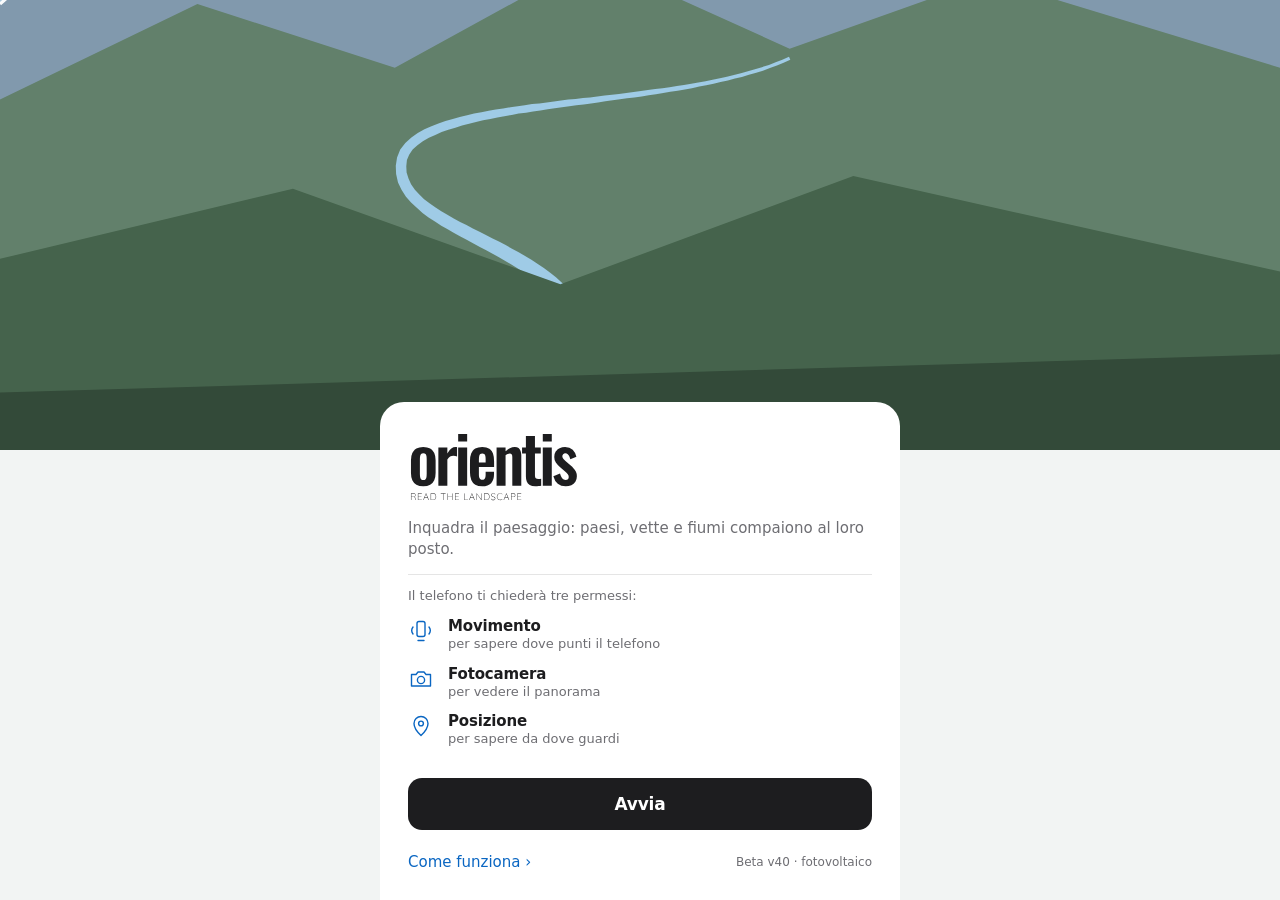
==== commit c8ecd238: "v41 tappa B: il codice principale diviso in 12 file in beta/js/ - Il blocco <script> unico di index." ====
--- a/beta/index.html
+++ b/beta/index.html
@@ -411,5108 +411,17 @@
 
 <script src="dati/declinazione.js?v=40"></script>
 <script src="dati/norme.js?v=40"></script>
-<script>
-(function () {
-  'use strict';
-
-  const $ = (id) => document.getElementById(id);
-  const RAD = Math.PI / 180;
-  const EARTH = 6371000;
-  const DIRS = ['N', 'NE', 'E', 'SE', 'S', 'SO', 'O', 'NO'];
-  const TYPE_LABEL = { city: 'città', town: 'cittadina', village: 'paese', hamlet: 'frazione', peak: 'vetta', church: 'chiesa', tower: 'torre', castle: 'castello', river: 'fiume', stream: 'torrente' };
-  const TYPE_WEIGHT = { city: 4, town: 3, peak: 2.5, village: 2, hamlet: 1, church: 1.5, tower: 1.7, castle: 1.8, river: 2.2, stream: 1.4 };
-  const LAND_TYPES = { church: 1, tower: 1, castle: 1 };
-  const PEAKS_URL = 'peaks-it.json'; // vette (GeoNames, CC BY 4.0): [nome, lat, lon, quota]
-  const REFR = 0.13;                // coefficiente di rifrazione atmosferica
-  // Importanza: le vette alte contano di più di una collinetta
-  function weightOf(it) {
-    if (it.t === 'peak' && it.e !== null && it.e !== undefined) return 1.5 + Math.min(2, Math.max(0, (it.e - 300) / 1000));
-    return TYPE_WEIGHT[it.t];
-  }
-  // Testo sotto il nome dell'etichetta: per le vette anche la quota
-  function subOf(it) {
-    const q = (it.t === 'peak' && it.e !== null && it.e !== undefined) ? ' ' + Math.round(it.e).toLocaleString('it-IT') + ' m' : '';
-    return TYPE_LABEL[it.t] + q + ', ' + fmtDist(it.d) + (it.hid ? ', dietro i rilievi' : '');
-  }
-  // Angolo sopra/sotto l'orizzonte, con curvatura terrestre e rifrazione
-  // (i paesi non hanno quota nell'archivio: la prende dal rilievo del terreno, se disponibile)
-  function elevOf(it) {
-    const e = (it.e !== null && it.e !== undefined) ? it.e : (it.ge !== undefined ? it.ge : null);
-    const o = obsAlt();
-    if (e === null || o === null) return 0;
-    return angTo(e, it.d, o);
-  }
-  function angTo(e, d, o) {
-    const drop = d * d / (2 * EARTH) * (1 - REFR);
-    return Math.atan2(e - drop - o, d) / RAD;
-  }
-  const ENDPOINTS = [
-    'https://overpass-api.de/api/interpreter',
-    'https://overpass.private.coffee/api/interpreter',
-    'https://overpass.kumi.systems/api/interpreter',
-    'https://overpass.openstreetmap.fr/api/interpreter'
-  ];
-  const DENS = { 1: 4, 2: 7, 3: 12 };   // quanti nomi mostrare (Pochi / Normali / Molti)
-  const MAX_DOTS = 24;                  // (prima della v23) luoghi mostrati solo con l'icona
-  const DOTS = { 1: 2, 2: 4, 3: 8 };     // v23: meno pallini senza nome (Pochi / Normali / Molti)
-  const F = { town: true, peak: true, river: true, stream: false, sun: false, dens: 2 };
-  const TYPE_COLOR = { peak: '#8fd99a', church: '#c8a2ff', tower: '#c8a2ff', castle: '#c8a2ff', river: '#7fc8ff', stream: '#7fc8ff' };
-  const typeColor = (t) => TYPE_COLOR[t] || '#ffffff';
-  // Icone per tipo (stesse forme in camera, sulla mappa e nei filtri)
-  function iconSvg(t, size) {
-    const z = size || 14;
-    let body;
-    if (t === 'peak') body = '<path class="s" d="M1.5 12.5 L7 2.5 L12.5 12.5 Z" stroke-width="1.4"/>';
-    else if (t === 'city') body = '<circle class="s" cx="7" cy="7" r="5.4" stroke-width="1.4"/><circle class="f" cx="7" cy="7" r="2.2"/>';
-    else if (t === 'hamlet') body = '<circle class="s" cx="7" cy="7" r="3.4" stroke-width="1.4"/>';
-    else if (t === 'church') body = '<path class="s" d="M7 1 V3.5 M5.8 2.2 H8.2 M4 13 V6.5 L7 4.5 L10 6.5 V13 Z" stroke-width="1.3"/>';
-    else if (t === 'tower') body = '<path class="s" d="M4.5 13 V4 H9.5 V13 M4.5 4 V2 M7 4 V2 M9.5 4 V2" stroke-width="1.3"/>';
-    else if (t === 'castle') body = '<path class="s" d="M1.5 13 V5 H3.5 V3 H5.5 V5 H8.5 V3 H10.5 V5 H12.5 V13 Z" stroke-width="1.3"/>';
-    else if (t === 'sun') body = '<circle class="f" cx="7" cy="7" r="4"/>';
-    else if (t === 'ridge') body = '<path class="s" d="M0.5 10 L3.5 6 L6 8.5 L9 4 L13.5 8.5" stroke-width="1.3" stroke-dasharray="1.6 1.8"/>';
-    else if (t === 'relief') body = '<path class="f" d="M0.5 12.5 L4.6 6 L6.8 9 L9.2 4.5 L13.5 12.5 Z" opacity="0.85"/>';
-    else if (t === 'stream') body = '<path class="s" d="M1 7.2 C3 6 4.5 8.4 7 7.2 S11 6 13 7.2" stroke-width="1.3"/>';
-    else if (t === 'river') body = '<path class="s" d="M1 5 C3 3.8 4.5 6.2 7 5 S11 3.8 13 5 M1 9.5 C3 8.3 4.5 10.7 7 9.5 S11 8.3 13 9.5" stroke-width="1.3"/>';
-    else body = '<circle class="s" cx="7" cy="7" r="4.6" stroke-width="1.5"/>';
-    return '<svg class="ic" aria-hidden="true" width="' + z + '" height="' + z + '" viewBox="0 0 14 14">' + body + '</svg>';
-  }
-  // Il luogo è acceso nei filtri?
-  function visible(it) {
-    if (it.t === 'peak') return F.peak;
-    if (LAND_TYPES[it.t]) return S.land;
-    return F.town;
-  }
-
-  /* Declinazione magnetica: modello WMM2025 (epoca 2026,85), griglia di 5° in decimi di grado.
-     Righe da -70° a +75° di latitudine, colonne da -180° a +180° di longitudine. */
-  const { DECL } = window.ORI_DATI;   // dati/declinazione.js
-
-  function declAt(lat, lon) {
-    const G = DECL;
-    const la = Math.min(G.la0 + (G.rows.length - 1) * G.step, Math.max(G.la0, lat));
-    let lo = ((lon + 180) % 360 + 360) % 360 - 180;
-    const fy = (la - G.la0) / G.step, fx = (lo - G.lo0) / G.step;
-    const y = Math.min(G.rows.length - 2, Math.max(0, Math.floor(fy)));
-    const x = Math.min(G.rows[0].length - 2, Math.max(0, Math.floor(fx)));
-    const ty = fy - y, tx = fx - x;
-    const a = G.rows[y][x], b = G.rows[y][x + 1], c = G.rows[y + 1][x], d = G.rows[y + 1][x + 1];
-    return ((a * (1 - tx) + b * tx) * (1 - ty) + (c * (1 - tx) + d * tx) * ty) / 10;
-  }
-
-  /* Posizione del sole (formule astronomiche standard): azimut da nord in senso orario, altezza sull'orizzonte */
-  function sunPos(date, lat, lon) {
-    const d = date.valueOf() / 86400000 - 0.5 + 2440588 - 2451545;
-    const M = RAD * (357.5291 + 0.98560028 * d);
-    const C = RAD * (1.9148 * Math.sin(M) + 0.02 * Math.sin(2 * M) + 0.0003 * Math.sin(3 * M));
-    const L = M + C + RAD * 102.9372 + Math.PI;
-    const e = RAD * 23.4397;
-    const dec = Math.asin(Math.sin(L) * Math.sin(e));
-    const ra = Math.atan2(Math.sin(L) * Math.cos(e), Math.cos(L));
-    const phi = lat * RAD;
-    const H = RAD * (280.16 + 360.9856235 * d) + lon * RAD - ra;
-    const az = Math.atan2(Math.sin(H), Math.cos(H) * Math.sin(phi) - Math.tan(dec) * Math.cos(phi));
-    const alt = Math.asin(Math.sin(phi) * Math.sin(dec) + Math.cos(phi) * Math.cos(dec) * Math.cos(H));
-    return { az: (az / RAD + 180 + 360) % 360, alt: alt / RAD };
-  }
-
-  /* Cerca nell'immagine il disco chiaro e compatto del sole. Restituisce il centro in pixel o null. */
-  function findSun(d, w, h) {
-    const n = w * h;
-    const mask = new Uint8Array(n);
-    let bright = 0;
-    for (let i = 0; i < n; i++) {
-      const r = d[i * 4], g = d[i * 4 + 1], b = d[i * 4 + 2];
-      if (Math.min(r, g, b) >= 235 && Math.max(r, g, b) >= 250) { mask[i] = 1; bright++; }
-    }
-    if (bright === 0 || bright > n * 0.08) return null; // cielo coperto o muro bianco: nessun sole riconoscibile
-    const seen = new Uint8Array(n);
-    const stack = [];
-    let best = null;
-    for (let s = 0; s < n; s++) {
-      if (!mask[s] || seen[s]) continue;
-      stack.length = 0; stack.push(s); seen[s] = 1;
-      let area = 0, sx = 0, sy = 0, x0 = w, x1 = 0, y0 = h, y1 = 0;
-      while (stack.length) {
-        const p = stack.pop();
-        const x = p % w, y = (p / w) | 0;
-        area++; sx += x; sy += y;
-        if (x < x0) x0 = x; if (x > x1) x1 = x;
-        if (y < y0) y0 = y; if (y > y1) y1 = y;
-        if (x > 0 && mask[p - 1] && !seen[p - 1]) { seen[p - 1] = 1; stack.push(p - 1); }
-        if (x < w - 1 && mask[p + 1] && !seen[p + 1]) { seen[p + 1] = 1; stack.push(p + 1); }
-        if (y > 0 && mask[p - w] && !seen[p - w]) { seen[p - w] = 1; stack.push(p - w); }
-        if (y < h - 1 && mask[p + w] && !seen[p + w]) { seen[p + w] = 1; stack.push(p + w); }
-      }
-      const bw = x1 - x0 + 1, bh = y1 - y0 + 1;
-      const fill = area / (bw * bh), ratio = bw / bh;
-      if (area >= 4 && area <= n * 0.04 && fill >= 0.5 && ratio >= 0.5 && ratio <= 2) {
-        if (!best || area > best.area) best = { x: sx / area + 0.5, y: sy / area + 0.5, area: area };
-      }
-    }
-    return best;
-  }
-
-  const S = { oriB: null, oriG: null,
-    heading: null, compAcc: null, pitch: null, alOff: 0, alPos: null, alQ: null,
-    lat: null, lon: null, gpsAcc: null, alt: null, altAcc: null, gpsMsg: null,
-    fov: 70, off: 0, pitchOff: 0, radius: 25000, land: false, declAuto: 3,
-    fovs: { std: 70, uw: 100, tele: 17 },   // campo visivo verticale di partenza per obiettivo
-    shotNames: true, shotHi: false, dem: true, ridge: true, autoSun: true
-  };
-  // Fotocamera: obiettivi trovati, obiettivo in uso, zoom a scatti
-  const CAM = { ids: {}, kind: 'std', base: 'std', names: [], scanned: false, track: null, hw: null, zoom: 1, zk: '1', dz: 1, css: 1, mode: '', stops: ['1', '2'] };
-  const LENS_NAME = { uw: 'ultra grandangolo', std: 'standard', tele: 'teleobiettivo' };
-  // Metà del campo visivo verticale sullo schermo (tangente), tenendo conto dello zoom
-  // (CAM.zoom è lo scatto scelto rispetto all'obiettivo più ampio; CAM.dz l'ingrandimento applicato all'obiettivo in uso)
-  function tanVis() { return Math.tan(S.fov * RAD / 2) / CAM.dz; }
-  // Per uno scatto di zoom: l'obiettivo più stretto che copre ancora l'inquadratura (meno ingrandimento digitale = foto più nitida)
-  function lensFor(z) {
-    if (CAM.base === 'uw' && CAM.ids.std && Math.tan(S.fovs.std * RAD / 2) >= Math.tan(S.fovs.uw * RAD / 2) / z * 0.98) return 'std';
-    return CAM.base;
-  }
-  function dzFor(z, kind) { return Math.max(1, Math.tan(S.fovs[kind] * RAD / 2) / (Math.tan(S.fovs[CAM.base] * RAD / 2) / z)); }
-  let pitchWasReset = null;
-  let staticItems = [];   // archivio interno (places-it.json)
-  let onlineItems = [];   // vette e frazioni da OpenStreetMap
-  let landItems = [];     // chiese, torri e castelli da OpenStreetMap
-  let items = [];         // elenco unito, solo i luoghi entro il raggio scelto
-  let builtFor = null;
-  let lastFetch = null, lastFetchLand = null;
-  let loading = false, loadingLand = false;
-  let retryAt = 0, retryLandAt = 0;
-  let statusMsg = 'In attesa del GPS…';
-  let netNote = '', landNote = '', peakNote = '';
-  let here = '';
-  let nearPlace = null;
-  let sunCand = null;
-  let toastTimer = null, undoState = null;
-  const walk = { active: false, samples: [], until: 0 };
-  const align = { step: null, target: null, first: null, list: [], h0: null, prev: 0, prevQ: null, prevPitch: 0, prevPos: null };
-  const pool = {};
-  const shownText = {};
-
-  /* ---------- Impostazioni e memoria locale ---------- */
-  let fovWasReset = false;
-  function loadSettings() {
-    try {
-      const s = JSON.parse(localStorage.getItem('pano.settings') || '{}');
-      if (typeof s.fov === 'number') S.fovs.std = s.fov;
-      if (s.fovs) for (const k in S.fovs) if (typeof s.fovs[k] === 'number') S.fovs[k] = s.fovs[k];
-      if (!s.pitchSensors && S.fovs.std === 65) S.fovs.std = 70;   // campo visivo standard più realistico
-      if (!s.v22 && Object.keys(s).length) { S.fovs.std = 70; S.fovs.uw = 100; S.fovs.tele = 17; fovWasReset = true; }   // v22: tarati sull'immagine piccola
-      S.fov = S.fovs.std;
-      if (s.shotNames === false) S.shotNames = false;
-      if (s.shotHi === true) S.shotHi = true;
-      if (typeof s.off === 'number') S.off = s.off;
-      // Dalla v10 l'inclinazione viene solo da accelerometro e giroscopio: la vecchia correzione si azzera una volta
-      if (typeof s.pitchOff === 'number' && s.pitchOff !== 0 && !s.pitchSensors) pitchWasReset = s.pitchOff;
-      if (s.land === true) S.land = true;
-      if (s.dem === false) S.dem = false;
-      if (s.ridge === false) S.ridge = false;
-      if (s.autoSun === false) S.autoSun = false;
-      if (s.catLayer === true) S.catLayer = true;
-      S.lyFr = s.lyFr === true; S.lyAl = s.lyAl === true; S.coneOff = s.coneOff === true; S.sat = s.sat === true; S.esriKey = typeof s.esriKey === 'string' ? s.esriKey : '';
-      if (s.radius === 10000 || s.radius === 25000 || s.radius === 50000) S.radius = s.radius;
-      if (s.f) { F.town = s.f.town !== false; F.peak = s.f.peak !== false; F.sun = s.f.sun === true; F.river = s.f.river !== false; F.stream = s.f.stream === true; if (DENS[s.f.dens]) F.dens = s.f.dens; }
-    } catch (e) { /* si usano i valori di partenza */ }
-  }
-  function saveSettings() {
-    try { localStorage.setItem('pano.settings', JSON.stringify({ fov: S.fovs.std, fovs: S.fovs, shotNames: S.shotNames, shotHi: S.shotHi, off: S.off, pitchOff: 0, pitchSensors: true, radius: S.radius, land: S.land, dem: S.dem, ridge: S.ridge, autoSun: S.autoSun, catLayer: !!S.catLayer, lyFr: !!S.lyFr, lyAl: !!S.lyAl, coneOff: !!S.coneOff, sat: !!S.sat, esriKey: S.esriKey || '', v22: true, f: F })); } catch (e) {}
-  }
-  function loadCache() {
-    try {
-      const rv = JSON.parse(localStorage.getItem('pano.cacheRiver') || 'null');   // v27: fiumi salvati (14 giorni)
-      if (rv && Array.isArray(rv.rivers) && Date.now() - rv.time < 14 * 86400000) { riverRaw = rv.rivers; lastFetchRiver = { lat: rv.lat, lon: rv.lon, radius: rv.radius }; }
-      const st = JSON.parse(localStorage.getItem('pano.cacheStream') || 'null');   // v28: torrenti salvati (14 giorni)
-      if (st && Array.isArray(st.rivers) && Date.now() - st.time < 14 * 86400000) { streamRaw = st.rivers; lastFetchStream = { lat: st.lat, lon: st.lon, radius: st.radius }; }
-      const c = JSON.parse(localStorage.getItem('pano.cache') || 'null');
-      if (c && c.radius === S.radius && Array.isArray(c.items) && Date.now() - c.time < 14 * 86400000) {
-        onlineItems = c.items;
-        lastFetch = { lat: c.lat, lon: c.lon, radius: c.radius };
-      }
-      const l = JSON.parse(localStorage.getItem('pano.cacheLand') || 'null');
-      if (l && Array.isArray(l.items) && Date.now() - l.time < 14 * 86400000) {
-        landItems = l.items;
-        lastFetchLand = { lat: l.lat, lon: l.lon, radius: l.radius };
-      }
-    } catch (e) {}
-  }
-  function saveCache() {
-    try {
-      localStorage.setItem('pano.cache', JSON.stringify({
-        lat: lastFetch.lat, lon: lastFetch.lon, radius: lastFetch.radius, time: Date.now(), items: onlineItems
-      }));
-    } catch (e) {}
-  }
-  function saveCacheLand() {
-    try {
-      localStorage.setItem('pano.cacheLand', JSON.stringify({
-        lat: lastFetchLand.lat, lon: lastFetchLand.lon, radius: lastFetchLand.radius, time: Date.now(), items: landItems
-      }));
-    } catch (e) {}
-  }
-
-  /* ---------- Geografia ---------- */
-  function geo(lat1, lon1, lat2, lon2) {
-    const p1 = lat1 * RAD, p2 = lat2 * RAD, dl = (lon2 - lon1) * RAD, dp = p2 - p1;
-    const a = Math.sin(dp / 2) ** 2 + Math.cos(p1) * Math.cos(p2) * Math.sin(dl / 2) ** 2;
-    const d = 2 * EARTH * Math.asin(Math.min(1, Math.sqrt(a)));
-    const y = Math.sin(dl) * Math.cos(p2);
-    const x = Math.cos(p1) * Math.sin(p2) - Math.sin(p1) * Math.cos(p2) * Math.cos(dl);
-    return { d: d, b: (Math.atan2(y, x) / RAD + 360) % 360 };
-  }
-
-  function norm180(a) { return ((a + 540) % 360) - 180; }
-
-  function fmtDist(m) {
-    if (m < 1000) return (Math.round(m / 10) * 10) + ' m';
-    return (m / 1000).toLocaleString('it-IT', { minimumFractionDigits: 1, maximumFractionDigits: 1 }) + ' km';
-  }
-
-  function fmtDeg(v) {
-    return (v > 0 ? '+' : v < 0 ? '−' : '') + Math.abs(v).toLocaleString('it-IT', { minimumFractionDigits: 0, maximumFractionDigits: 1 }) + '°';
-  }
-
-  function recompute() {
-    if (S.lat === null) return;
-    let near = null;
-    for (const it of items) {
-      const g = geo(S.lat, S.lon, it.lat, it.lon);
-      it.d = g.d;
-      it.b = g.b;
-      it.skip = g.d < 150;
-      it.score = weightOf(it) / Math.sqrt(Math.max(g.d, 300) / 1000);
-      if (!LAND_TYPES[it.t] && it.t !== 'peak' && (!near || g.d < near.d)) near = it;
-    }
-    nearPlace = near;
-    demApply();
-    if (near && near.d <= 500) here = 'Sei a ' + near.n;
-    else if (near && near.d <= 3000) here = 'Vicino a ' + near.n + ' (' + fmtDist(near.d) + ')';
-    else here = '';
-  }
-
-  /* ---------- Rilievo del terreno ----------
-     Quote da Terrain Tiles (Mapzen, Registry of Open Data on AWS), formato «Terrarium»:
-     quota in metri = R × 256 + G + B / 256 − 32768. In Europa i dati vengono da EU-DEM (Copernicus), altrove da SRTM/GMTED (USGS).
-     Con le quote si calcola il profilo dell'orizzonte attorno al punto di ripresa:
-     per ogni mezzo grado di direzione, l'angolo più alto raggiunto dal terreno fino a ogni distanza. */
-  const DEM_HOSTS = [
-    'https://s3.amazonaws.com/elevation-tiles-prod/terrarium/'   // (la copia europea risponde 403 dal sito: non usata)
-  ];
-  const DEM_KEY = 'https://s3.amazonaws.com/elevation-tiles-prod/terrarium/';    // nome stabile nella memoria del telefono
-  const DEM_CACHE = 'panorama-rilievo-v1';
-  const DEM_LEVELS = [{ z: 12, r: 6000 }, { z: 11, r: 18000 }, { z: 10, r: Infinity }];   // più dettaglio vicino, meno lontano
-  const DEM_STEP = 0.5;          // passo del profilo in gradi di direzione
-  const DEM_NEAR = 200;          // il terreno entro 200 m non conta (celle di 30 m, case e alberi: troppo incerto)
-  const EYE = 1.6;               // altezza degli occhi sul terreno
-  const DEM = { tiles: new Map(), host: 0, state: 'off', note: '', err: '', busy: false, retryAt: 0, ground: null, prof: null, gen: 0 };
-
-  function demZoomFor(d) {
-    for (const L of DEM_LEVELS) if (d <= L.r) return L.z;
-    return DEM_LEVELS[DEM_LEVELS.length - 1].z;
-  }
-  function demXY(z, lat, lon) {
-    const n = 1 << z, s = Math.sin(Math.max(-85, Math.min(85, lat)) * RAD);
-    return { fx: (lon + 180) / 360 * n, fy: (0.5 - Math.log((1 + s) / (1 - s)) / (4 * Math.PI)) * n };
-  }
-  // Quota in un punto (interpolata tra le 4 celle vicine); se manca il tassello di quel dettaglio, prova quelli meno dettagliati
-  let demLast = { k: '', t: null };
-  function demSample(z, lat, lon) {
-    const p = demXY(z, lat, lon);
-    const tx = Math.floor(p.fx), ty = Math.floor(p.fy);
-    const k = z + '/' + tx + '/' + ty;
-    let t;
-    if (demLast.k === k) t = demLast.t;
-    else { t = DEM.tiles.get(k); demLast = { k: k, t: t }; }
-    if (!(t instanceof Float32Array)) return null;
-    const px = Math.min(255, Math.max(0, (p.fx - tx) * 256 - 0.5)), py = Math.min(255, Math.max(0, (p.fy - ty) * 256 - 0.5));
-    const x0 = Math.min(254, Math.floor(px)), y0 = Math.min(254, Math.floor(py)), ax = px - x0, ay = py - y0;
-    const i = y0 * 256 + x0;
-    return (t[i] * (1 - ax) + t[i + 1] * ax) * (1 - ay) + (t[i + 256] * (1 - ax) + t[i + 257] * ax) * ay;
-  }
-  function demGet(lat, lon, z) {
-    for (let zz = z; zz >= DEM_LEVELS[DEM_LEVELS.length - 1].z; zz--) {
-      const v = demSample(zz, lat, lon);
-      if (v !== null) return v;
-    }
-    return null;
-  }
-  // Quota dell'osservatore: GPS se affidabile (mai sotto il terreno), altrimenti terreno + altezza degli occhi
-  function obsAlt() {
-    const g = S.dem ? DEM.ground : null;
-    if (S.alt !== null && (S.altAcc === null || S.altAcc <= 25)) return g !== null ? Math.max(S.alt, g + 1) : S.alt;
-    if (g !== null) return g + EYE;
-    return S.alt;
-  }
-
-  // Tasselli che servono attorno al punto: dettaglio massimo entro 6 km, medio entro 18 km, poi più grossolano
-  function demTileList(lat, lon, R) {
-    const out = [];
-    for (const L of DEM_LEVELS) {
-      const r = Math.min(L.r, R) + 500;
-      const dLat = r / (EARTH * RAD), dLon = dLat / Math.cos(lat * RAD);
-      const a = demXY(L.z, lat + dLat, lon - dLon), b = demXY(L.z, lat - dLat, lon + dLon);
-      for (let x = Math.floor(a.fx); x <= Math.floor(b.fx); x++) {
-        for (let y = Math.floor(a.fy); y <= Math.floor(b.fy); y++) out.push(L.z + '/' + x + '/' + y);
-      }
-      if (L.r >= R) break;
-    }
-    return out;
-  }
-
-  // Lettura del PNG senza passare dal disegno su canvas (che su alcuni telefoni altera i colori e quindi le quote)
-  async function pngDecode(buf) {
-    const u = new Uint8Array(buf), dv = new DataView(buf);
-    if (u[0] !== 0x89 || u[1] !== 0x50 || u[2] !== 0x4e || u[3] !== 0x47) throw new Error('non è un PNG');
-    let p = 8, w = 0, h = 0, bd = 0, ct = 0, il = 0, plte = null;
-    const idat = [];
-    while (p + 8 <= u.length) {
-      const len = dv.getUint32(p);
-      const type = String.fromCharCode(u[p + 4], u[p + 5], u[p + 6], u[p + 7]);
-      if (type === 'IHDR') { w = dv.getUint32(p + 8); h = dv.getUint32(p + 12); bd = u[p + 16]; ct = u[p + 17]; il = u[p + 20]; }
-      else if (type === 'PLTE') plte = u.subarray(p + 8, p + 8 + len);
-      else if (type === 'IDAT') idat.push(u.subarray(p + 8, p + 8 + len));
-      else if (type === 'IEND') break;
-      p += 12 + len;
-    }
-    if (bd !== 8 || il !== 0 || !(ct === 2 || ct === 6 || (ct === 3 && plte))) throw new Error('PNG di tipo inatteso');
-    const raw = new Uint8Array(await new Response(new Blob(idat).stream().pipeThrough(new DecompressionStream('deflate'))).arrayBuffer());
-    const bpp = ct === 2 ? 3 : ct === 6 ? 4 : 1, stride = w * bpp;
-    if (raw.length < h * (stride + 1)) throw new Error('PNG incompleto');
-    const out = new Uint8Array(h * stride);
-    for (let y = 0; y < h; y++) {
-      const f = raw[y * (stride + 1)], src = y * (stride + 1) + 1, dst = y * stride, prev = dst - stride;
-      for (let i = 0; i < stride; i++) {
-        const x = raw[src + i];
-        const a = i >= bpp ? out[dst + i - bpp] : 0;
-        const b = y > 0 ? out[prev + i] : 0;
-        const c = (i >= bpp && y > 0) ? out[prev + i - bpp] : 0;
-        let v;
-        if (f === 0) v = x;
-        else if (f === 1) v = x + a;
-        else if (f === 2) v = x + b;
-        else if (f === 3) v = x + ((a + b) >> 1);
-        else if (f === 4) {
-          const pa = Math.abs(b - c), pb = Math.abs(a - c), pc = Math.abs(a + b - 2 * c);
-          v = x + (pa <= pb && pa <= pc ? a : pb <= pc ? b : c);
-        } else throw new Error('PNG con filtro sconosciuto');
-        out[dst + i] = v & 255;
-      }
-    }
-    const n = w * h, rgb = new Uint8Array(n * 3);
-    for (let i = 0; i < n; i++) {
-      if (ct === 3) { const q = out[i] * 3; rgb[i * 3] = plte[q]; rgb[i * 3 + 1] = plte[q + 1]; rgb[i * 3 + 2] = plte[q + 2]; }
-      else { rgb[i * 3] = out[i * bpp]; rgb[i * 3 + 1] = out[i * bpp + 1]; rgb[i * 3 + 2] = out[i * bpp + 2]; }
-    }
-    return { w: w, h: h, rgb: rgb };
-  }
-  // Riserva: lettura tramite canvas (se il telefono non sa decomprimere da solo)
-  async function pngViaCanvas(blob) {
-    const bmp = await createImageBitmap(blob);
-    const c = document.createElement('canvas');
-    c.width = 256; c.height = 256;
-    const ctx = c.getContext('2d', { willReadFrequently: true });
-    ctx.drawImage(bmp, 0, 0, 256, 256);
-    const d = ctx.getImageData(0, 0, 256, 256).data, rgb = new Uint8Array(65536 * 3);
-    for (let i = 0; i < 65536; i++) { rgb[i * 3] = d[i * 4]; rgb[i * 3 + 1] = d[i * 4 + 1]; rgb[i * 3 + 2] = d[i * 4 + 2]; }
-    return { w: 256, h: 256, rgb: rgb };
-  }
-  async function demDecode(blob) {
-    let img;
-    try {
-      if (typeof DecompressionStream !== 'function') throw new Error('no');
-      img = await pngDecode(await blob.arrayBuffer());
-    } catch (e) { img = await pngViaCanvas(blob); }
-    if (img.w !== 256 || img.h !== 256) throw new Error('tassello di misura inattesa');
-    const t = new Float32Array(65536), r = img.rgb;
-    let bad = 0;
-    for (let i = 0; i < 65536; i++) {
-      const v = r[i * 3] * 256 + r[i * 3 + 1] + r[i * 3 + 2] / 256 - 32768;
-      t[i] = v;
-      if (v < -12000 || v > 9000) bad++;
-    }
-    if (bad > 100) throw new Error('quote non plausibili');
-    return t;
-  }
-  async function demFetch(key) {
-    const path = key + '.png';
-    let cache = null, blob = null;
-    try { cache = await caches.open(DEM_CACHE); const r = await cache.match(DEM_KEY + path); if (r) blob = await r.blob(); } catch (e) { cache = null; }
-    if (!blob) {
-      let lastErr = null;
-      for (let k = 0; k < DEM_HOSTS.length && !blob; k++) {
-        const h = (DEM.host + k) % DEM_HOSTS.length;
-        const ctl = new AbortController();
-        const timer = setTimeout(() => ctl.abort(), 15000);
-        try {
-          const res = await fetch(DEM_HOSTS[h] + path, { signal: ctl.signal, mode: 'cors' });
-          if (!res.ok) throw new Error('HTTP ' + res.status);
-          blob = await res.blob();
-          DEM.host = h;
-        } catch (e) { lastErr = e; } finally { clearTimeout(timer); }
-      }
-      if (!blob) throw lastErr || new Error('rete');
-      const t = await demDecode(blob);
-      if (cache) cache.put(DEM_KEY + path, new Response(blob, { headers: { 'Content-Type': 'image/png' } })).catch(() => {});
-      return t;
-    }
-    return demDecode(blob);
-  }
-  async function demLoad(keys) {
-    const todo = keys.filter((k) => !(DEM.tiles.get(k) instanceof Float32Array));
-    let i = 0, done = 0, fail = 0;
-    const work = async () => {
-      while (i < todo.length) {
-        const k = todo[i++];
-        try { DEM.tiles.set(k, await demFetch(k)); } catch (e) { fail++; DEM.err = describeError(e); }
-        done++;
-        DEM.note = 'Rilievo: carico ' + done + '/' + todo.length;
-      }
-    };
-    await Promise.all([work(), work(), work(), work(), work(), work()]);
-    // Libera i tasselli lontani se la memoria cresce troppo
-    if (DEM.tiles.size > 160) {
-      const keep = new Set(keys);
-      for (const k of DEM.tiles.keys()) if (!keep.has(k)) DEM.tiles.delete(k);
-      demLast = { k: '', t: null };
-    }
-    return { fail: fail, total: todo.length };
-  }
-
-  // Profilo dell'orizzonte: per ogni direzione (passo 0,5°) e ogni distanza, l'angolo più alto raggiunto dal terreno fin lì
-  async function demProfile(lat, lon, R, obs) {
-    const ds = [];
-    for (let d = DEM_NEAR; d <= R; d += Math.max(25, d * 0.012)) ds.push(d);
-    const nD = ds.length, nA = Math.round(360 / DEM_STEP);
-    const cum = new Float32Array(nA * nD), hz = new Float32Array(nA), hzD = new Float32Array(nA);
-    // v29: tre livelli di creste (vicina, media, lontana): l'orizzonte che si vedrebbe se il terreno finisse a quelle distanze
-    const LV = ridgeLevels(R), hzL = new Float32Array(3 * nA), hzLD = new Float32Array(3 * nA);
-    const kLat = 1 / (EARTH * RAD), kLon = kLat / Math.cos(lat * RAD);
-    const zs = ds.map(demZoomFor), drops = ds.map((d) => d * d / (2 * EARTH) * (1 - REFR));
-    for (let a = 0; a < nA; a++) {
-      const br = a * DEM_STEP * RAD, cb = Math.cos(br) * kLat, sb = Math.sin(br) * kLon;
-      let mx = -90, mxD = 0, k = 0;
-      for (let i = 0; i < nD; i++) {
-        const d = ds[i];
-        const h = demGet(lat + d * cb, lon + d * sb, zs[i]);
-        if (h !== null) {
-          const ang = Math.atan2(h - drops[i] - obs, d) / RAD;
-          if (ang > mx) { mx = ang; mxD = d; }
-        }
-        cum[a * nD + i] = mx;
-        while (k < 3 && (i === nD - 1 || ds[i + 1] > LV[k])) { hzL[k * nA + a] = mx; hzLD[k * nA + a] = mxD; k++; }
-      }
-      while (k < 3) { hzL[k * nA + a] = mx; hzLD[k * nA + a] = mxD; k++; }
-      hz[a] = mx; hzD[a] = mxD;
-      if ((a & 63) === 63) await new Promise((r) => setTimeout(r, 0));   // lascia respirare lo schermo
-    }
-    return { lat: lat, lon: lon, R: R, obs: obs, ds: Float32Array.from(ds), nD: nD, nA: nA, cum: cum, hz: hz, hzD: hzD, LV: LV, hzL: hzL, hzLD: hzLD };
-  }
-  // Distanze dei tre livelli: vicina (fino a 4 km), media (fino a 12 km), lontana (tutta la distanza scelta)
-  function ridgeLevels(R) {
-    return [Math.min(4000, R * 0.3), Math.min(12000, R * 0.6), R];
-  }
-  // Angolo più alto del terreno tra il punto di ripresa e la distanza d, nella direzione b (minimo tra i due raggi vicini: nel dubbio si mostra)
-  function demOccl(P, b, d) {
-    const ds = P.ds;
-    if (d < ds[0]) return -90;
-    let lo = 0, hi = P.nD - 1;
-    if (d >= ds[hi]) lo = hi;
-    else while (hi - lo > 1) { const m = (lo + hi) >> 1; if (ds[m] <= d) lo = m; else hi = m; }
-    const f = ((b % 360) + 360) % 360 / DEM_STEP;
-    const a0 = Math.floor(f) % P.nA, a1 = (a0 + 1) % P.nA;
-    return Math.min(P.cum[a0 * P.nD + lo], P.cum[a1 * P.nD + lo]);
-  }
-  // Il luogo è coperto da rilievi più vicini? Vette: basta la cima; paesi: anche i tetti (25 m) devono essere coperti
-  function demHidden(P, it) {
-    const e = (it.e !== null && it.e !== undefined) ? it.e : (it.ge !== undefined ? it.ge : null);
-    if (e === null || it.d > P.R + 100) return false;
-    const lim = it.d - Math.max(250, it.d * 0.04);   // la montagna stessa non copre la propria cima
-    if (lim < DEM_NEAR) return false;
-    const top = e + (it.t === 'peak' ? 0 : 25);
-    return demOccl(P, it.b, lim) > angTo(top, it.d, P.obs) + 0.15;
-  }
-  // Applica il rilievo ai luoghi: quota del terreno per i paesi, luoghi nascosti
-  function demApply() {
-    const P = (S.dem && DEM.prof) ? DEM.prof : null;
-    for (const it of items) {
-      if (!S.dem) { it.ge = undefined; it.hid = false; it.geGen = -1; continue; }
-      if (it.geGen !== DEM.gen && it.d !== undefined) {
-        const g = demGet(it.lat, it.lon, demZoomFor(it.d));
-        if (g !== null) { it.ge = Math.round(g); it.geGen = DEM.gen; }
-      }
-      it.hid = (P && it.d !== undefined && !it.skip) ? demHidden(P, it) : false;
-    }
-  }
-  function demStateUI() {
-    const el = $('demState');
-    if (!el) return;
-    el.textContent = !S.dem ? '' : DEM.state === 'ok' ? 'attivo' : DEM.state === 'load' ? 'in caricamento' : DEM.state === 'err' ? 'non disponibile' : DEM.state === 'part' ? 'incompleto' : '';
-  }
-  // Ricarica il rilievo quando serve: prima volta, spostamento oltre 150 m, distanza più ampia, quota cambiata di molto
-  function demUpdate() {
-    if (!S.dem || S.lat === null || DEM.busy || Date.now() < DEM.retryAt) return;
-    const P = DEM.prof, R = S.radius;
-    if (P && DEM.state !== 'part') {
-      const moved = geo(P.lat, P.lon, S.lat, S.lon).d;
-      const o = obsAlt();
-      if (moved < 150 && P.R >= R && (o === null || Math.abs(o - P.obs) < 8)) return;
-    }
-    demRun();
-  }
-  async function demRun() {
-    DEM.busy = true;
-    const lat = S.lat, lon = S.lon, R = S.radius;
-    try {
-      if (!DEM.prof) DEM.state = 'load';
-      demStateUI();
-      const keys = demTileList(lat, lon, R);
-      const res = await demLoad(keys);
-      const have = keys.filter((k) => DEM.tiles.get(k) instanceof Float32Array).length;
-      if (have === 0) {
-        DEM.state = 'err';
-        DEM.note = 'Rilievo non disponibile (' + (DEM.err || 'rete') + '): la prima volta in un luogo serve la connessione';
-        DEM.retryAt = Date.now() + 60000;
-        return;
-      }
-      const g = demGet(lat, lon, DEM_LEVELS[0].z);
-      DEM.ground = g;
-      DEM.gen++;
-      const obs = obsAlt();
-      if (obs === null) { DEM.retryAt = Date.now() + 5000; return; }
-      DEM.prof = await demProfile(lat, lon, R, obs);
-      DEM.state = have < keys.length ? 'part' : 'ok';
-      DEM.note = have < keys.length ? 'Rilievo incompleto (' + (keys.length - have) + ' tasselli mancanti): riprovo tra poco' : '';
-      if (have < keys.length) DEM.retryAt = Date.now() + 60000;
-      demApply();
-      syncMarkers();
-    } catch (e) {
-      DEM.state = DEM.prof ? DEM.state : 'err';
-      DEM.note = 'Rilievo: errore (' + describeError(e) + ')';
-      DEM.retryAt = Date.now() + 60000;
-    } finally {
-      DEM.busy = false;
-      demStateUI();
-    }
-  }
-
-  setInterval(() => { if (!document.hidden) demUpdate(); }, 3000);
-
-  /* ---------- Archivio interno (GeoNames + ISTAT, Italia) ---------- */
-  function typeFromPop(p, seat) {
-    if (p >= 100000) return 'city';
-    if (p >= 10000) return 'town';
-    if (seat || p >= 250) return 'village';
-    return 'hamlet';
-  }
-
-  function norm(s) {
-    return s.toLowerCase().normalize('NFD').replace(/[̀-ͯ]/g, '').replace(/[^a-z0-9]/g, '');
-  }
-
-  async function loadStatic() {
-    try {
-      const arr = await fetchJSON('../places-it.json', 20000);
-      staticItems = staticItems.concat(arr.map((a, i) => ({ id: 's' + i, n: a[0], lat: a[1], lon: a[2], t: typeFromPop(a[3], a[4]), e: null })));
-      builtFor = null;
-      refreshItems();
-    } catch (e) {
-      netNote = 'Archivio interno non caricato: ' + describeError(e);
-    }
-    try {
-      const pk = await fetchJSON(PEAKS_URL, 20000);
-      staticItems = staticItems.concat(pk.map((a, i) => ({ id: 'p' + i, n: a[0], lat: a[1], lon: a[2], t: 'peak', e: a[3] })));
-      builtFor = null;
-      refreshItems();
-    } catch (e) {
-      if (!/HTTP 404/.test(describeError(e))) peakNote = 'Archivio vette non caricato: ' + describeError(e);
-    }
-  }
-
-  // Unisce archivio interno e dati online, tenendo solo i luoghi entro il raggio scelto
-  function rebuildItems() {
-    if (S.lat === null) return;
-    const r = S.radius;
-    const dLat = r / 111000;
-    const dLon = r / (111000 * Math.cos(S.lat * RAD));
-
-    const online = [];
-    const byName = {};
-    for (const o of onlineItems) {
-      if (geo(S.lat, S.lon, o.lat, o.lon).d > r) continue;
-      online.push(o);
-      (byName[norm(o.n)] = byName[norm(o.n)] || []).push(o);
-    }
-
-    const merged = online.slice();
-    for (const s of staticItems) {
-      if (Math.abs(s.lat - S.lat) > dLat || Math.abs(s.lon - S.lon) > dLon) continue;
-      if (geo(S.lat, S.lon, s.lat, s.lon).d > r) continue;
-      const twins = byName[norm(s.n)];
-      if (twins && twins.some((o) => geo(o.lat, o.lon, s.lat, s.lon).d < 3000)) continue;
-      merged.push(s);
-    }
-    if (S.land) {
-      const rl = Math.min(r, 10000);
-      for (const l of landItems) {
-        if (geo(S.lat, S.lon, l.lat, l.lon).d <= rl) merged.push(l);
-      }
-    }
-
-    items = merged;
-    builtFor = { lat: S.lat, lon: S.lon, radius: r, land: S.land };
-    let nT = 0, nP = 0;
-    for (const it of merged) { if (it.t === 'peak') nP++; else if (!LAND_TYPES[it.t]) nT++; }
-    $('nTown').textContent = nT; $('nPeak').textContent = nP;
-    clearPool();
-    recompute();
-    syncMarkers();
-    statusMsg = items.length
-      ? items.length + ' luoghi entro ' + (r / 1000) + ' km. Punta verso un paese.'
-      : 'Nessun luogo trovato in questa zona (l’archivio interno copre solo l’Italia).';
-  }
-
-  function refreshItems() {
-    if (S.lat === null) return;
-    const moved = builtFor ? geo(builtFor.lat, builtFor.lon, S.lat, S.lon).d : Infinity;
-    if (!builtFor || moved > 1000 || builtFor.radius !== S.radius || builtFor.land !== S.land) rebuildItems();
-    else recompute();
-  }
-
-  /* ---------- Dati online (OpenStreetMap) ---------- */
-  function convertPlaces(els) {
-    const out = [];
-    for (const el of els) {
-      const tg = el.tags || {};
-      if (typeof el.lat !== 'number') continue;
-      const t = tg.natural === 'peak' ? 'peak' : tg.place;
-      const name = tg['name:it'] || tg.name;
-      if (!TYPE_WEIGHT[t] || LAND_TYPES[t] || !name) continue;
-      const e = parseFloat(tg.ele);
-      out.push({ id: el.id, n: name, t: t, lat: el.lat, lon: el.lon, e: isNaN(e) ? null : e });
-    }
-    return out;
-  }
-
-  function convertLand(els) {
-    const out = [];
-    for (const el of els) {
-      const tg = el.tags || {};
-      const lat = typeof el.lat === 'number' ? el.lat : (el.center && el.center.lat);
-      const lon = typeof el.lon === 'number' ? el.lon : (el.center && el.center.lon);
-      if (typeof lat !== 'number' || typeof lon !== 'number') continue;
-      let t = null;
-      if (tg['tower:type'] === 'bell_tower' || /^(church|cathedral)$/.test(tg.building || '')) t = 'church';
-      else if (tg.historic === 'castle') t = 'castle';
-      else if (tg.man_made === 'tower' || tg.historic === 'tower' || tg.historic === 'city_gate') t = 'tower';
-      if (!t) continue;
-      const name = tg['name:it'] || tg.name || (t === 'church' ? 'Campanile' : t === 'castle' ? 'Castello' : 'Torre');
-      const e = parseFloat(tg.ele);
-      out.push({ id: 'l' + el.type + el.id, n: name, t: t, lat: lat, lon: lon, e: isNaN(e) ? null : e });
-    }
-    return out;
-  }
-
-  function shortHost(url) { return url.replace(/^https:\/\//, '').split('/')[0]; }
-  function describeError(e) { return (e && e.name === 'AbortError') ? 'tempo scaduto' : ((e && e.message) || 'errore'); }
-
-  async function fetchJSON(url, ms) {
-    const ctl = new AbortController();
-    const timer = setTimeout(() => ctl.abort(), ms);
-    try {
-      const res = await fetch(url, { signal: ctl.signal });
-      if (!res.ok) throw new Error('HTTP ' + res.status);
-      return await res.json();
-    } finally {
-      clearTimeout(timer);
-    }
-  }
-
-  async function overpass(q) {
-    const errors = [];
-    for (const url of ENDPOINTS) {
-      try {
-        const json = await fetchJSON(url + '?data=' + encodeURIComponent(q), 20000);
-        if (!json.elements || (json.elements.length === 0 && json.remark)) throw new Error('risposta incompleta');
-        return json.elements;
-      } catch (e) {
-        errors.push(shortHost(url) + ': ' + describeError(e));
-      }
-    }
-    throw new Error(errors.join(' | '));
-  }
-
-  function clearPool() {
-    for (const id in pool) {
-      pool[id].pill.remove();
-      pool[id].pin.remove();
-      delete pool[id];
-    }
-  }
-
-  function maybeFetch() {
-    if (S.lat === null || loading || Date.now() < retryAt) return;
-    const moved = lastFetch ? geo(lastFetch.lat, lastFetch.lon, S.lat, S.lon).d : Infinity;
-    if (lastFetch && lastFetch.radius === S.radius && moved < S.radius * 0.3) return;
-
-    loading = true;
-    const lat = S.lat, lon = S.lon, radius = S.radius;
-    const around = 'around:' + radius + ',' + lat.toFixed(5) + ',' + lon.toFixed(5);
-    const q = '[out:json][timeout:25];(' +
-      'node(' + around + ')[place~"^(city|town|village|hamlet)$"][name];' +
-      'node(' + around + ')[natural=peak][name];' +
-      ');out;';
-    overpass(q).then((els) => {
-      onlineItems = convertPlaces(els);
-      lastFetch = { lat: lat, lon: lon, radius: radius };
-      saveCache();
-      netNote = '';
-      builtFor = null;
-      refreshItems();
-    }).catch((e) => {
-      retryAt = Date.now() + 90000;
-      netNote = staticItems.length
-        ? 'Dati online (frazioni, vette minori) non disponibili: uso solo l’archivio interno.'
-        : 'Errori: ' + ((e && e.message) || '').slice(0, 260);
-    }).then(() => { loading = false; });
-  }
-
-  function maybeFetchLand() {
-    if (!S.land || S.lat === null || loadingLand || Date.now() < retryLandAt) return;
-    const R = Math.min(S.radius, 10000);
-    const moved = lastFetchLand ? geo(lastFetchLand.lat, lastFetchLand.lon, S.lat, S.lon).d : Infinity;
-    if (lastFetchLand && lastFetchLand.radius === R && moved < R * 0.3) return;
-
-    loadingLand = true;
-    landNote = 'Cerco chiese e torri…';
-    const lat = S.lat, lon = S.lon;
-    const around = 'around:' + R + ',' + lat.toFixed(5) + ',' + lon.toFixed(5);
-    const q = '[out:json][timeout:25];(' +
-      'nwr(' + around + ')["man_made"="tower"]["name"];' +
-      'nwr(' + around + ')["tower:type"="bell_tower"];' +
-      'nwr(' + around + ')["historic"~"^(castle|tower|city_gate)$"]["name"];' +
-      'nwr(' + around + ')["building"~"^(church|cathedral)$"]["name"];' +
-      ');out center;';
-    overpass(q).then((els) => {
-      landItems = convertLand(els);
-      lastFetchLand = { lat: lat, lon: lon, radius: R };
-      saveCacheLand();
-      landNote = landItems.length ? '' : 'Nessuna chiesa o torre trovata in questa zona.';
-      builtFor = null;
-      refreshItems();
-    }).catch(() => {
-      retryLandAt = Date.now() + 90000;
-      landNote = landItems.length ? 'Chiese e torri: uso i dati salvati.' : 'Chiese e torri non disponibili (server occupati). Riprovo tra poco.';
-    }).then(() => { loadingLand = false; });
-  }
-
-  /* ---------- v27: fiumi (OpenStreetMap: waterway=river con nome) ----------
-     I tracciati si scaricano entro la Distanza scelta (al massimo 25 km) e restano salvati sul telefono.
-     Sulla fotocamera ogni fiume ha un solo nome, dove la linea di sguardo lo incrocia (il tratto visibile più vicino
-     al centro dell'inquadratura), e solo se quel tratto si vede davvero: il rilievo del terreno decide se l'acqua
-     è coperta da colline più vicine. Senza rilievo i fiumi restano solo sulla mappa. */
-  let riverRaw = [];                 // [{ n, lines: [[lon, lat, lon, lat, …]] }]
-  let rivers = [];                   // fiumi entro la distanza, con i punti campione e l'etichetta
-  let lastFetchRiver = null, loadingRiver = false, retryRiverAt = 0, riverNote = '';
-  let riverAt = null, riverGen = null, riverData = 0, riverBuilt = -1;
-  function convertRivers(els) {
-    const by = {};
-    for (const el of els) {
-      if (el.type !== 'way' || !Array.isArray(el.geometry) || el.geometry.length < 2) continue;
-      const tg = el.tags || {};
-      const n = tg['name:it'] || tg.name;
-      if (!n) continue;
-      const flat = [];
-      let last = null;
-      el.geometry.forEach((p, i) => {   // un punto ogni 40 m circa basta (i campioni si infittiscono dopo)
-        if (last && i < el.geometry.length - 1 && geo(last.lat, last.lon, p.lat, p.lon).d < 40) return;
-        flat.push(Math.round(p.lon * 1e5) / 1e5, Math.round(p.lat * 1e5) / 1e5);
-        last = p;
-      });
-      (by[n] = by[n] || []).push(flat);
-    }
-    return Object.keys(by).map((n) => ({ n: n, lines: by[n] }));
-  }
-  function saveCacheRiver() {
-    try {
-      localStorage.setItem('pano.cacheRiver', JSON.stringify({
-        lat: lastFetchRiver.lat, lon: lastFetchRiver.lon, radius: lastFetchRiver.radius, time: Date.now(), rivers: riverRaw
-      }));
-    } catch (e) {}
-  }
-  function maybeFetchRiver() {
-    if (!F.river || S.lat === null || loadingRiver || Date.now() < retryRiverAt) return;
-    const R = Math.min(S.radius, 25000);
-    const moved = lastFetchRiver ? geo(lastFetchRiver.lat, lastFetchRiver.lon, S.lat, S.lon).d : Infinity;
-    if (lastFetchRiver && lastFetchRiver.radius === R && moved < R * 0.3) return;
-    loadingRiver = true;
-    const lat = S.lat, lon = S.lon;
-    const q = '[out:json][timeout:30];way(around:' + R + ',' + lat.toFixed(5) + ',' + lon.toFixed(5) + ')["waterway"="river"]["name"];out geom;';
-    overpass(q).then((els) => {
-      riverRaw = convertRivers(els);
-      lastFetchRiver = { lat: lat, lon: lon, radius: R };
-      saveCacheRiver();
-      riverNote = riverRaw.length ? '' : 'nessun fiume con nome entro ' + (R / 1000) + ' km';
-      riverData++;
-      buildRivers(); riverMapUpdate();
-    }).catch(() => {
-      retryRiverAt = Date.now() + 90000;
-      riverNote = riverRaw.length ? 'uso i dati salvati (server occupati)' : 'non disponibili ora (server occupati): riprovo tra poco';
-    }).then(() => { loadingRiver = false; refreshRiverUI(); });
-  }
-  /* v28: torrenti (waterway=stream) solo a richiesta (interruttore «Anche i torrenti», spento all'inizio):
-     solo con nome, lunghi almeno 3 km (somma dei tratti scaricati) ed entro 10 km. OpenStreetMap non dice quanto è
-     grande un torrente: la lunghezza è l'unica misura affidabile per lasciare fuori fossi e canali. */
-  const STREAM_R = 10000, STREAM_MIN = 3000;
-  let streamRaw = [], lastFetchStream = null, loadingStream = false, retryStreamAt = 0, streamNote = '';
-  function lineLen(L) { let m = 0; for (let i = 0; i + 3 < L.length; i += 2) m += geo(L[i + 1], L[i], L[i + 3], L[i + 2]).d; return m; }
-  function maybeFetchStream() {
-    if (!F.river || !F.stream || S.lat === null || loadingStream || Date.now() < retryStreamAt) return;
-    const R = Math.min(S.radius, STREAM_R);
-    const moved = lastFetchStream ? geo(lastFetchStream.lat, lastFetchStream.lon, S.lat, S.lon).d : Infinity;
-    if (lastFetchStream && lastFetchStream.radius === R && moved < R * 0.3) return;
-    loadingStream = true;
-    const lat = S.lat, lon = S.lon;
-    const q = '[out:json][timeout:30];way(around:' + R + ',' + lat.toFixed(5) + ',' + lon.toFixed(5) + ')["waterway"="stream"]["name"];out geom;';
-    overpass(q).then((els) => {
-      streamRaw = convertRivers(els).filter((r) => r.lines.reduce((m, L) => m + lineLen(L), 0) >= STREAM_MIN);
-      lastFetchStream = { lat: lat, lon: lon, radius: R };
-      try { localStorage.setItem('pano.cacheStream', JSON.stringify({ lat: lat, lon: lon, radius: R, time: Date.now(), rivers: streamRaw })); } catch (e) {}
-      streamNote = streamRaw.length ? '' : 'nessun torrente lungo con nome entro ' + (R / 1000) + ' km';
-      riverData++;
-      buildRivers(); riverMapUpdate();
-    }).catch(() => {
-      retryStreamAt = Date.now() + 90000;
-      streamNote = streamRaw.length ? 'uso i dati salvati (server occupati)' : 'non disponibili ora (server occupati): riprovo tra poco';
-    }).then(() => { loadingStream = false; refreshRiverUI(); });
-  }
-  // Punti campione lungo i fiumi (uno ogni 25–120 m), con distanza, direzione, quota dell'acqua e visibilità
-  function buildRivers() {
-    if (S.lat === null) return;
-    const P = (S.dem && DEM.prof) ? DEM.prof : null;
-    const gen = P ? DEM.gen : -1;
-    if (riverAt && riverGen === gen && riverBuilt === riverData && geo(riverAt.lat, riverAt.lon, S.lat, S.lon).d < 120) return;
-    riverAt = { lat: S.lat, lon: S.lon }; riverGen = gen; riverBuilt = riverData;
-    const RR = Math.min(S.radius, 25000), old = {};
-    for (const r of rivers) old[r.item.id] = r.item;
-    const out = [];
-    const all = riverRaw.map((r) => ({ r: r, s: false })).concat(F.stream ? streamRaw.map((r) => ({ r: r, s: true })) : []);
-    for (const w of all) {
-      const r = w.r, R = w.s ? Math.min(RR, STREAM_R) : RR;
-      const smp = [];
-      let nVis = 0;
-      const add = (lon, lat) => {
-        const g0 = geo(S.lat, S.lon, lat, lon);
-        if (g0.d > R || g0.d < 150) return;
-        let g = null, vis = false;
-        if (P && g0.d <= P.R) {
-          g = demGet(lat, lon, demZoomFor(g0.d));
-          if (g !== null) {
-            const lim = g0.d - Math.max(80, g0.d * 0.02);   // le sponde subito davanti all'acqua non contano
-            vis = lim < DEM_NEAR || demOccl(P, g0.b, lim) <= angTo(g + 1, g0.d, P.obs) + 0.05;
-          }
-        }
-        if (vis) nVis++;
-        smp.push({ lat: lat, lon: lon, d: g0.d, b: g0.b, g: g, vis: vis });
-      };
-      for (const L of r.lines) {
-        for (let i = 0; i + 3 < L.length; i += 2) {
-          const lo0 = L[i], la0 = L[i + 1], lo1 = L[i + 2], la1 = L[i + 3];
-          // passo dei campioni: fitto vicino (25 m), più largo lontano (fino a 120 m): sempre meno di 1° di direzione
-          const dm = geo(S.lat, S.lon, (la0 + la1) / 2, (lo0 + lo1) / 2).d;
-          const n = Math.max(1, Math.ceil(geo(la0, lo0, la1, lo1).d / Math.max(25, Math.min(120, dm / 100))));
-          for (let k = 0; k < n; k++) add(lo0 + (lo1 - lo0) * k / n, la0 + (la1 - la0) * k / n);
-        }
-        if (L.length >= 2) add(L[L.length - 2], L[L.length - 1]);
-      }
-      if (!smp.length) continue;
-      const id = (w.s ? 's:' : 'r:') + r.n;
-      const item = old[id] || { id: id, n: r.n, t: w.s ? 'stream' : 'river', lat: 0, lon: 0, e: null, d: 0, b: 0 };
-      out.push({ n: r.n, s: w.s, lines: r.lines, smp: smp, nVis: nVis, item: item });
-    }
-    rivers = out;
-    refreshRiverUI();
-    riverMapUpdate();
-  }
-  // Fiumi da mettere sulla fotocamera: per ognuno il punto visibile più vicino al centro dell'inquadratura
-  function riverCands(heading, halfH) {
-    const out = [];
-    if (!F.river || !S.dem || !DEM.prof) return out;
-    buildRivers();
-    for (const r of rivers) {
-      if (!r.nVis) continue;
-      let best = null, bk = Infinity;
-      for (const s of r.smp) {
-        if (!s.vis) continue;
-        const a = Math.abs(norm180(s.b - heading));
-        if (a > halfH) continue;
-        const k = a + s.d / 20000;   // a parità di direzione, il tratto più vicino
-        if (k < bk) { bk = k; best = s; }
-      }
-      if (!best) continue;
-      const it = r.item;
-      it.lat = best.lat; it.lon = best.lon; it.d = best.d; it.b = best.b; it.e = best.g; it.ge = best.g;
-      it.skip = false; it.hid = false;
-      it.score = TYPE_WEIGHT[it.t] / Math.sqrt(Math.max(best.d, 300) / 1000);
-      out.push({ it: it, rel: norm180(best.b - heading) });
-    }
-    return out;
-  }
-  function riverMapUpdate() {
-    if (!mapReady || !map.getSource('rivers')) return;
-    const feats = !F.river ? [] : rivers.map((r) => ({ type: 'Feature', properties: { n: r.n, s: !!r.s },
-      geometry: { type: 'MultiLineString', coordinates: r.lines.map((L) => { const c = []; for (let i = 0; i + 1 < L.length; i += 2) c.push([L[i], L[i + 1]]); return c; }) } }));
-    map.getSource('rivers').setData({ type: 'FeatureCollection', features: feats });
-  }
-  function refreshRiverUI() {
-    const n = rivers.filter((r) => !r.s).length, ns = rivers.length - n;
-    setText('nRiver', n ? String(n) : '');
-    setText('nStream', F.stream && ns ? String(ns) : '');
-    setText('streamNote', F.stream && streamNote ? streamNote : 'solo con nome, lunghi almeno 3 km, entro 10 km');
-    const base = 'il nome dove lo sguardo incrocia il fiume, se si vede';
-    setText('riverNote', riverNote ? riverNote : (!S.dem ? 'sulla fotocamera serve il rilievo del terreno; ora solo sulla mappa' : base));
-  }
-  window.__panoRivers = () => rivers;
-
-  /* ---------- Sensori ---------- */
-  // Media "morbida" degli angoli, per evitare che i numeri saltino
-  function smoothAngle(prev, next, k) {
-    if (prev === null) return next;
-    const d = ((next - prev + 540) % 360) - 180;
-    return (prev + d * k + 360) % 360;
-  }
-
-  function onOrient(e) {
-    let h = null;
-    if (typeof e.webkitCompassHeading === 'number' && !isNaN(e.webkitCompassHeading)) {
-      h = e.webkitCompassHeading; // iPhone e iPad
-      S.compAcc = (typeof e.webkitCompassAccuracy === 'number') ? e.webkitCompassAccuracy : null;
-    } else if (e.absolute === true && typeof e.alpha === 'number') {
-      h = (360 - e.alpha) % 360; // Android (meno preciso)
-    }
-    if (h !== null) S.heading = smoothAngle(S.heading, h, 0.3);
-    if (typeof e.beta === 'number') {
-      S.oriB = e.beta; S.oriG = typeof e.gamma === 'number' ? e.gamma : 0;   // v40: inclinazione del telefono (fotovoltaico)
-      const p = e.beta - 90; // 0 = orizzonte, positivo = verso l'alto
-      S.pitch = (S.pitch === null) ? p : S.pitch + (p - S.pitch) * 0.3;
-    }
-  }
-
-  function onPos(p) {
-    S.lat = p.coords.latitude;
-    S.lon = p.coords.longitude;
-    S.gpsAcc = p.coords.accuracy;
-    S.alt = (typeof p.coords.altitude === 'number') ? p.coords.altitude : null;
-    S.altAcc = (typeof p.coords.altitudeAccuracy === 'number') ? p.coords.altitudeAccuracy : null;
-    S.gpsMsg = null;
-    S.declAuto = declAt(S.lat, S.lon);
-    checkAlignMoved();
-    refreshItems();
-    maybeFetch();
-    maybeFetchLand();
-    tryInitMap();
-    demUpdate();
-    if (walk.active) walkSample(p.coords);
-  }
-
-  // v25: GPS a riposo. Se da 30 s la posizione non si sposta (meno di 10 m, o meno della precisione), il GPS continuo si spegne
-  // e si fa una lettura precisa ogni minuto; appena una lettura mostra uno spostamento di oltre 25 m torna continuo.
-  const GPS = { watch: null, low: false, timer: null, anchor: null, anchorAt: 0 };
-  function gpsStart() {
-    if (GPS.timer) { clearInterval(GPS.timer); GPS.timer = null; }
-    GPS.low = false;
-    if (GPS.watch === null) GPS.watch = navigator.geolocation.watchPosition(gpsOnPos, onPosErr, { enableHighAccuracy: true, maximumAge: 1000, timeout: 20000 });
-  }
-  function gpsRest() {
-    if (GPS.watch !== null) { navigator.geolocation.clearWatch(GPS.watch); GPS.watch = null; }
-    GPS.low = true;
-    GPS.timer = setInterval(() => {
-      if ($('hud').hidden || camPaused) return;
-      navigator.geolocation.getCurrentPosition(gpsOnPos, () => {}, { enableHighAccuracy: true, maximumAge: 0, timeout: 20000 });
-    }, 60000);
-  }
-  function gpsOnPos(p) {
-    const c = p.coords, now = Date.now();
-    if (!GPS.anchor || geo(GPS.anchor.lat, GPS.anchor.lon, c.latitude, c.longitude).d > Math.max(10, Math.min(c.accuracy || 10, 30))) {
-      GPS.anchor = { lat: c.latitude, lon: c.longitude }; GPS.anchorAt = now;
-      if (GPS.low && S.lat !== null && geo(S.lat, S.lon, c.latitude, c.longitude).d > 25) gpsStart();
-    }
-    onPos(p);
-  }
-  function gpsCheck() {
-    const busy = walk.active || align.step || $('hud').hidden;
-    if (!GPS.low && !busy && GPS.anchor && Date.now() - GPS.anchorAt > 30000 && S.gpsAcc !== null && S.gpsAcc <= 30) gpsRest();
-    else if (GPS.low && busy && !$('hud').hidden) gpsStart();
-  }
-  window.__panoGps = GPS;
-  function onPosErr(err) {
-    S.gpsMsg = (err && err.code === 1) ? 'permesso negato' : 'non disponibile';
-    statusMsg = 'Senza la posizione non posso cercare i luoghi.';
-  }
-
-  function trueHeading() {
-    const h0 = (align.step === 'fine' && align.h0 !== null) ? align.h0 : S.heading;
-    return (h0 + S.declAuto + S.off + S.alOff + 360) % 360;
-  }
-
-  /* ---------- Calibrazione ---------- */
-  function toast(msg, ms, undo, btnText) {
-    $('toast').classList.remove('ok');
-    $('toastBtn').textContent = btnText || 'Annulla';
-    $('toastText').textContent = msg;
-    $('toastBtn').hidden = !undo;
-    undoState = undo || null;
-    $('toast').hidden = false;
-    clearTimeout(toastTimer);
-    if (ms) toastTimer = setTimeout(() => { $('toast').hidden = true; undoState = null; }, ms);
-  }
-
-  function applyCorrection(dOff, dPitch, label) {
-    const before = { off: S.off, pitchOff: S.pitchOff };
-    S.off = Math.round(norm180(S.off + dOff) * 10) / 10;
-    saveSettings();
-    refreshSettingsUI();
-    toast(label + ': bussola corretta di ' + fmtDeg(Math.round(dOff * 10) / 10) + '.', 8000, () => {
-      S.off = before.off;
-      saveSettings(); refreshSettingsUI();
-      toast('Correzione annullata.', 3000);
-    });
-  }
-
-  function startWalk() {
-    walk.active = true;
-    walk.samples = [];
-    walk.until = Date.now() + 90000;
-    toast('Cammina dritto per qualche passo tenendo il telefono puntato avanti. Misure: 0/6', 0);
-  }
-
-  function walkSample(c) {
-    if (Date.now() > walk.until) {
-      walk.active = false;
-      toast('Calibrazione camminando non riuscita: servono almeno 6 misure coerenti.', 6000);
-      return;
-    }
-    const course = c.heading, speed = c.speed;
-    if (typeof course !== 'number' || isNaN(course) || typeof speed !== 'number' || speed < 1 || S.heading === null) return;
-    walk.samples.push(norm180(course - (S.heading + S.declAuto)));
-    if (walk.samples.length < 6) {
-      toast('Cammina dritto tenendo il telefono puntato avanti. Misure: ' + walk.samples.length + '/6', 0);
-      return;
-    }
-    let sx = 0, sy = 0;
-    for (const a of walk.samples) { sx += Math.cos(a * RAD); sy += Math.sin(a * RAD); }
-    const n = walk.samples.length;
-    const R = Math.sqrt(sx * sx + sy * sy) / n;
-    const spread = Math.sqrt(-2 * Math.log(Math.max(R, 1e-6))) / RAD;
-    const mean = Math.atan2(sy, sx) / RAD;
-    if (spread > 10) { if (n > 20) walk.samples.shift(); return; }
-    walk.active = false;
-    applyCorrection(norm180(mean - S.off), 0, 'Camminando');
-  }
-
-  /* ---------- Sole: posizione calcolata e rilevamento nell'immagine ---------- */
-  const detCanvas = document.createElement('canvas');
-  let detCtx = null;
-
-  const SUN_VTOL = 4;      // scarto verticale ammesso tra sole calcolato e sole visto (gradi)
-  const sunHist = [];
-  function sunCandFail(now) {
-    sunHist.length = 0;
-    if (sunCand && now - sunCand.t > 1500) sunCand = null;
-  }
-  // v20: il sole si cerca su una copia del flusso in un video nascosto, così il video visibile non viene mai toccato
-  let detVideo = null, detUntil = 0;
-  function detSource() {
-    const m = $('video');
-    if (m.videoWidth) return m;   // v22: il video non è più quello che si vede: si legge direttamente
-    const main = m, st = main.srcObject;
-    if (!st || !st.getVideoTracks) return null;
-    const t = st.getVideoTracks()[0];
-    if (!t || t.readyState !== 'live') return null;
-    if (detVideo && detVideo.__src === t) return detVideo.videoWidth ? detVideo : null;
-    stopDet();
-    const v = document.createElement('video');
-    v.muted = true; v.playsInline = true; v.setAttribute('playsinline', ''); v.setAttribute('aria-hidden', 'true');
-    v.style.cssText = 'position:fixed;left:0;top:0;width:2px;height:2px;opacity:0;pointer-events:none';
-    v.__src = t; v.__clone = t.clone();
-    v.srcObject = new MediaStream([v.__clone]);
-    document.body.appendChild(v);
-    v.play().catch(() => {});
-    detVideo = v;
-    return null;   // pronta dal giro dopo
-  }
-  function stopDet() {
-    if (!detVideo) return;
-    try { detVideo.__clone.stop(); } catch (e) {}
-    detVideo.srcObject = null; detVideo.remove(); detVideo = null;
-  }
-  function sunAnalyze() {
-    if (camPaused || shooting || S.lat === null || S.heading === null || S.pitch === null) { if (Date.now() > detUntil) stopDet(); return; }
-    // serve solo se la correzione col sole è accesa o il menù Bussola è aperto
-    if (!S.autoSun && $('bmenu').hidden) { if (Date.now() > detUntil) stopDet(); return; }
-    const sun = sunPos(new Date(), S.lat, S.lon);
-    if (sun.alt < 1) { sunCand = null; if (Date.now() > detUntil) stopDet(); return; }
-    {
-      const W0 = window.innerWidth, H0 = window.innerHeight;
-      const tH = tanVis() * W0 / H0;
-      if (Math.abs(norm180(sun.az - trueHeading())) > Math.atan(tH) / RAD + 15) { if (Date.now() > detUntil) stopDet(); return; }
-    }
-    // con lo zoom del sensore la copia del flusso non è ingrandita: in quel caso niente ricerca
-    if (CAM.mode === 'sensore') { stopDet(); return; }
-    detUntil = Date.now() + 10000;
-    const v = detSource();
-    if (!v || !v.videoWidth) return;
-    const W = window.innerWidth, H = window.innerHeight;
-    const tanV = tanVis(), tanH = tanV * W / H;
-    const relSun = norm180(sun.az - trueHeading());
-    if (Math.abs(relSun) > Math.atan(tanH) / RAD + 15) return;
-
-    const cw = 96, ch = Math.max(8, Math.round(96 * H / W));
-    detCanvas.width = cw; detCanvas.height = ch;
-    if (!detCtx) detCtx = detCanvas.getContext('2d', { willReadFrequently: true });
-    const k = cw / W;
-    const sc = Math.max(W / v.videoWidth, H / v.videoHeight) * CAM.css;
-    const dw = v.videoWidth * sc, dh = v.videoHeight * sc;
-    try {
-      detCtx.drawImage(v, (W - dw) / 2 * k, (H - dh) / 2 * k, dw * k, dh * k);
-      const blob = findSun(detCtx.getImageData(0, 0, cw, ch).data, cw, ch);
-      if (!blob) { sunCandFail(Date.now()); return; }
-      const x = blob.x / k, y = blob.y / k;
-      const relImg = Math.atan((x - W / 2) / (W / 2) * tanH) / RAD;
-      const elevImg = (S.pitch + S.pitchOff) - Math.atan((y - H / 2) / (H / 2) * tanV) / RAD;
-      const dOff = norm180(relSun - relImg);
-      const dPitch = sun.alt - elevImg;
-      const now = Date.now();
-      // L'inclinazione dei sensori è affidabile: un punto chiaro più alto o più basso del sole vero è una nuvola
-      if (Math.abs(dOff) > 40 || Math.abs(dPitch) > SUN_VTOL) { sunCandFail(now); return; }
-      sunHist.push({ d: dOff, t: now });
-      while (sunHist.length && now - sunHist[0].t > 6000) sunHist.shift();   // v20: 5 misure in ~5 s
-      if (sunHist.length < 5) return;
-      let lo = 1e9, hi = -1e9, sum = 0;
-      for (const h of sunHist) { lo = Math.min(lo, h.d); hi = Math.max(hi, h.d); sum += h.d; }
-      if (hi - lo > 1.5) { sunCandFail(now); return; }      // il punto salta: niente proposta
-      sunCand = { dOff: sum / sunHist.length, dPitch: 0, t: now };
-      autoSunFix(sunCand);
-    } catch (e) { /* il video non è leggibile: nessun rilevamento */ }
-  }
-
-  // v19: col sole netto e fermo la bussola si corregge da sola (solo in questo punto), con avviso e Annulla
-  let autoSunAt = 0;
-  function autoSunFix(c) {
-    if (!S.autoSun || align.step || shooting || Date.now() - autoSunAt < 60000 || S.lat === null) return;
-    // v20: sole basso (sotto 10°) = riverberi e foschia: niente correzione automatica
-    if (sunPos(new Date(), S.lat, S.lon).alt < 10) return;
-    autoSunAt = Date.now();
-    sunHist.length = 0;
-    const d = Math.round(c.dOff * 10) / 10;
-    // scarto grande, o diverso da un allineamento fatto a mano col profilo: si chiede invece di correggere
-    if (Math.abs(d) > 8 || (S.alPos && S.alQ !== null && S.alQ <= 2 && Math.abs(d) > 2)) {
-      toast('Sole visibile: la bussola sembra sbagliare di ' + fmtDeg(d) + '. Correggo?', 9000, () => {
-        S.alOff = norm180(S.alOff + d); S.alPos = { lat: S.lat, lon: S.lon }; S.alQ = 3; saveAlign();
-        toast('✓ Bussola corretta col sole (' + fmtDeg(d) + ').', 4000); $('toast').classList.add('ok');
-      }, 'Correggi');
-      return;
-    }
-    if (Math.abs(d) < 0.8) {          // già giusta: lo si annota senza disturbare
-      if (!S.alPos || S.alQ === null || S.alQ > 3) { S.alPos = { lat: S.lat, lon: S.lon }; S.alQ = 3; saveAlign(); }
-      return;
-    }
-    const prev = { off: S.alOff, q: S.alQ, pos: S.alPos };
-    S.alOff = norm180(S.alOff + d); S.alPos = { lat: S.lat, lon: S.lon }; S.alQ = 3;
-    saveAlign();
-    toast('✓ Bussola corretta col sole (' + fmtDeg(d) + ').', 8000, () => {
-      S.alOff = prev.off; S.alQ = prev.q; S.alPos = prev.pos; saveAlign();
-      autoSunAt = Date.now() + 9 * 60000;   // per 10 minuti non riprova da sola
-      toast('Correzione annullata.', 3000);
-    });
-    $('toast').classList.add('ok');
-  }
-
-  /* ---------- Mini-mappa (MapLibre GL) ---------- */
-  const MAPLIBRE = 'https://unpkg.com/maplibre-gl@4.7.1/dist/maplibre-gl';
-  let map = null, mapReady = false, mapLoading = false, mapFailed = false;
-  let follow = true, full = false, selId = null, aimId = null, markers = [];
-
-  function loadMapLib(cb) {
-    if (window.maplibregl) { cb(); return; }
-    if (mapLoading) return;
-    mapLoading = true;
-    const l = document.createElement('link');
-    l.rel = 'stylesheet'; l.href = MAPLIBRE + '.css';
-    document.head.appendChild(l);
-    const s = document.createElement('script');
-    s.src = MAPLIBRE + '.js';
-    s.onload = cb;
-    s.onerror = () => { mapLoading = false; };
-    document.head.appendChild(s);
-  }
-
-  function dest(lat, lon, brg, dist) {
-    const d = dist / EARTH, b = brg * RAD, p1 = lat * RAD, l1 = lon * RAD;
-    const p2 = Math.asin(Math.sin(p1) * Math.cos(d) + Math.cos(p1) * Math.sin(d) * Math.cos(b));
-    const l2 = l1 + Math.atan2(Math.sin(b) * Math.sin(d) * Math.cos(p1), Math.cos(d) - Math.sin(p1) * Math.sin(p2));
-    return [l2 / RAD, p2 / RAD];
-  }
-
-  function sector(lat, lon, a0, a1, R) {
-    const pts = [[lon, lat]];
-    const n = Math.max(2, Math.ceil((a1 - a0) / 5));
-    for (let i = 0; i <= n; i++) pts.push(dest(lat, lon, a0 + (a1 - a0) * i / n, R));
-    pts.push([lon, lat]);
-    return { type: 'Feature', geometry: { type: 'Polygon', coordinates: [pts] }, properties: {} };
-  }
-
-  function tryInitMap() {
-    if (map || mapFailed || !window.maplibregl || S.lat === null) return;
-    const g = window.maplibregl;
-    try {
-      map = new g.Map({
-        container: 'miniMap',
-        style: {
-          version: 8,
-          sources: { osm: { type: 'raster', tiles: ['https://tile.openstreetmap.org/{z}/{x}/{y}.png'], tileSize: 256, maxzoom: 19 } },
-          layers: [{ id: 'bg', type: 'background', paint: { 'background-color': '#d9ded8' } },
-            { id: 'osm', type: 'raster', source: 'osm', paint: { 'raster-saturation': -0.35 } }]
-        },
-        center: [S.lon, S.lat], zoom: 10,
-        attributionControl: false, dragRotate: false, pitchWithRotate: false
-      });
-    } catch (e) { map = null; mapFailed = true; return; }  // WebGL non disponibile: la mappa non compare
-    map.touchZoomRotate.disableRotation();
-    map.on('load', () => {
-      const empty = { type: 'FeatureCollection', features: [] };
-      for (const id of ['sunsweep', 'sunrise', 'sunset', 'fan', 'cone', 'acc', 'me', 'rivers']) map.addSource(id, { type: 'geojson', data: empty });
-      // v27: fiumi con nome, sotto il cono
-      // v38: foto satellitare (sopra la mappa OSM, sotto tutto il resto) e confine del Comune cercato
-      map.addSource('sat', SAT_SRC());
-      map.addLayer({ id: 'sat', type: 'raster', source: 'sat', layout: { visibility: 'none' }, paint: { 'raster-fade-duration': 150 } });
-      map.addSource('comB', { type: 'geojson', data: empty });
-      map.on('error', satOnError);
-      map.addLayer({ id: 'comB', type: 'line', source: 'comB', paint: { 'line-color': '#e8590c', 'line-width': 2.2, 'line-dasharray': [3, 1.5], 'line-opacity': 0.9 } });
-      map.addLayer({ id: 'rivers', type: 'line', source: 'rivers', layout: { 'line-cap': 'round', 'line-join': 'round' }, paint: { 'line-color': '#2b86c5', 'line-width': ['interpolate', ['linear'], ['zoom'], 9, ['case', ['get', 's'], 0.7, 1.2], 15, ['case', ['get', 's'], 1.8, 3]], 'line-opacity': 0.85 } });
-      map.addLayer({ id: 'sunsweep', type: 'fill', source: 'sunsweep', paint: { 'fill-color': '#ffd166', 'fill-opacity': 0.18 } });
-      map.addLayer({ id: 'sunrise', type: 'line', source: 'sunrise', paint: { 'line-color': '#ff9f1c', 'line-width': 3, 'line-dasharray': [2, 1] } });
-      map.addLayer({ id: 'sunset', type: 'line', source: 'sunset', paint: { 'line-color': '#e4572e', 'line-width': 3, 'line-dasharray': [2, 1] } });
-      map.addLayer({ id: 'fan', type: 'fill', source: 'fan', paint: { 'fill-color': '#8fd3ff', 'fill-opacity': 0.18 } });
-      map.addLayer({ id: 'cone', type: 'fill', source: 'cone', paint: { 'fill-color': '#ffc928', 'fill-opacity': 0.34 } });
-      map.addLayer({ id: 'coneLine', type: 'line', source: 'cone', paint: { 'line-color': '#e0a800', 'line-width': 1, 'line-opacity': 0.6 } });
-      // v26: cerchio della precisione del GPS (si vede soprattutto sulla mappa grande, da vicino)
-      map.addLayer({ id: 'acc', type: 'fill', source: 'acc', paint: { 'fill-color': '#0a84ff', 'fill-opacity': 0.12 } });
-      map.addLayer({ id: 'accLine', type: 'line', source: 'acc', paint: { 'line-color': '#0a84ff', 'line-width': 1, 'line-opacity': 0.55 } });
-      map.addLayer({ id: 'me', type: 'circle', source: 'me', paint: { 'circle-radius': 5, 'circle-color': '#ffffff', 'circle-stroke-color': '#1d1d1f', 'circle-stroke-width': 1.4 } });
-      mapReady = true;
-      $('miniWrap').hidden = false;
-      document.body.classList.add('hasmap');
-      map.dragPan.disable(); map.scrollZoom.disable(); map.touchZoomRotate.disable(); map.doubleClickZoom.disable();
-      // v30: nella Mappa il tocco sceglie un punto; in Guarda il tondo si allarga dentro la scheda
-      map.on('click', (e) => {
-        if (full && tabNow() === 'mappa') { ptSet(e.lngLat.lat, e.lngLat.lng, 'mappa'); return; }
-        if (!full && tabNow() === 'guarda' && !inSheet) setInSheet(true);
-      });
-      if (tabNow() === 'mappa') mapEnter();
-      syncMarkers();
-      riverMapUpdate();
-      updateMap();
-    });
-    map.on('dragstart', () => setFollow(false));
-    map.on('move', () => { if (catOn() && CATT.mode === 'img') catPlace(); });
-    map.on('moveend', () => { if (catOn()) catUpdate(); });
-    window.__panoMap = map;
-  }
-
-  // v24: livello catasto. Le immagini delle particelle (WMS dell'Agenzia delle Entrate) si possono mostrare anche se il
-  // servizio non permette di leggerne i dati al sito: le si mette sopra la mappa grande (che lì non ruota) e le si sposta con lei.
-  const CATL = { img: null, box: null, t: 0 };
-  function catOn() { return !!S.catLayer && full && mapReady; }
-  function catPlace() {
-    if (!CATL.img || !CATL.box) return;
-    const a = map.project([CATL.box[0], CATL.box[3]]), b = map.project([CATL.box[2], CATL.box[1]]);
-    const st = CATL.img.style;
-    st.left = a.x + 'px'; st.top = a.y + 'px'; st.width = (b.x - a.x) + 'px'; st.height = (b.y - a.y) + 'px';
-  }
-  function catHint(t) { $('catHint').hidden = !t; $('catHint').textContent = t || ''; if (t && tabNow() === 'mappa') mapHint(t); }
-  // v37: consiglio d'uso in basso sulla mappa (come «Tocca il paesaggio»): 4 secondi, lo stesso testo non torna prima di 40 s
-  const MH = { t: 0, seen: {} };
-  function mapHint(t) {
-    if (!t || !full || tabNow() !== 'mappa') return;
-    const now = Date.now();
-    if (MH.seen[t] && now - MH.seen[t] < 40000) return;
-    MH.seen[t] = now;
-    const h = $('mapHint'), mc = $('mapCard');
-    h.textContent = t;
-    h.style.bottom = ((mc && !mc.hidden ? mc.offsetHeight : 0) + 18) + 'px';
-    clearTimeout(MH.t);
-    h.hidden = false; h.classList.remove('off');
-    MH.t = setTimeout(() => { h.classList.add('off'); MH.t = setTimeout(() => { h.hidden = true; }, 700); }, 4000);
-  }
-
-  /* ---------- v38: foto satellitare ----------
-     Di serie Sentinel-2 cloudless di EOX (aperta, circa 10 m, uso non commerciale con citazione).
-     Con una chiave Esri (account sviluppatore ArcGIS gratuito) si usa World Imagery, molto più dettagliata. */
-  // Chiave API di ArcGIS Location Platform: NON sta nel codice (il repository è pubblico). Si incolla una volta nelle Impostazioni
-  // e resta solo su quel telefono (S.esriKey). Se Esri non risponde (chiave scaduta, quota esaurita) si torna a EOX.
-  // v40: di serie le foto Esri passano dal proxy Cloudflare, che tiene la chiave come segreto (ESRI_KEY): nessuno deve incollarla.
-  // Il proxy dice se ce l'ha rispondendo «orientis 3 esri» a /ping. Una chiave incollata nelle Impostazioni ha la precedenza.
-  let ESRI_KEY = '', ESRI_PROXY = false, esriPing = 0;   // 0 da chiedere, 1 in corso, 2 fatto
-  const esriOn = () => !!ESRI_KEY || ESRI_PROXY;
-  function satRebuild() {
-    if (mapReady && map.getSource('sat')) { try { map.removeLayer('sat'); map.removeSource('sat'); map.addSource('sat', SAT_SRC()); map.addLayer({ id: 'sat', type: 'raster', source: 'sat', layout: { visibility: 'none' }, paint: { 'raster-fade-duration': 150 } }, 'comB'); } catch (er) {} }
-    satApply();
-  }
-  function esriSet(k) {
-    k = String(k || '').trim();
-    if (k === ESRI_KEY) return;
-    ESRI_KEY = k; satErr = 0;
-    satRebuild();
-  }
-  async function esriProxyCheck() {
-    if (esriPing) return;
-    esriPing = 1;
-    let yes = false;
-    try {
-      const ac = new AbortController(); const tm = setTimeout(() => ac.abort(), 5000);
-      const r = await fetch(CAT_BASE + '/ping', { cache: 'no-store', signal: ac.signal });
-      clearTimeout(tm);
-      const t = r.ok ? await r.text() : '';
-      yes = /^orientis \d+ esri/.test(t);
-    } catch (e) { /* senza proxy: foto EOX */ }
-    esriPing = 2;
-    if (yes && !ESRI_PROXY) { ESRI_PROXY = true; satErr = 0; satRebuild(); } else satApply();
-  }
-  const SAT_YEARS = ['2024', '2023', '2021'];   // se un anno non risponde si passa al precedente
-  let satY = 0, satErr = 0;
-  function SAT_SRC() {
-    if (ESRI_KEY) return { type: 'raster', tiles: ['https://ibasemaps-api.arcgis.com/arcgis/rest/services/World_Imagery/MapServer/tile/{z}/{y}/{x}?token=' + ESRI_KEY], tileSize: 256, maxzoom: 19 };
-    if (ESRI_PROXY) return { type: 'raster', tiles: [CAT_BASE + '/esri/{z}/{y}/{x}'], tileSize: 256, maxzoom: 19 };
-    return { type: 'raster', tiles: ['https://tiles.maps.eox.at/wmts/1.0.0/s2cloudless-' + SAT_YEARS[satY] + '_3857/default/g/{z}/{y}/{x}.jpg'], tileSize: 256, maxzoom: 15 };
-  }
-  function satAttr() {
-    const y = SAT_YEARS[satY];
-    return esriOn() ? 'Foto: Powered by Esri · Esri, Maxar, Earthstar Geographics, and the GIS User Community'
-      : 'Foto: <a href="https://cloudless.eox.at" target="_blank" rel="noopener">EOxCloudless ' + y + '</a> by EOX IT Services GmbH (contiene dati Copernicus Sentinel ' + y + ' modificati), licenza CC BY-NC-SA 4.0';
-  }
-  // anno non disponibile: dopo qualche errore dei tasselli satellitari si prova l'anno precedente
-  function satOnError(e) {
-    if (!e || e.sourceId !== 'sat') return;
-    if (ESRI_KEY) { if (++satErr < 6) return; satErr = 0; ESRI_KEY = ''; }
-    else if (ESRI_PROXY) { if (++satErr < 6) return; satErr = 0; ESRI_PROXY = false; }
-    else { if (satY >= SAT_YEARS.length - 1 || ++satErr < 4) return; satErr = 0; satY++; }
-    try { map.removeLayer('sat'); map.removeSource('sat'); map.addSource('sat', SAT_SRC()); map.addLayer({ id: 'sat', type: 'raster', source: 'sat', layout: { visibility: 'none' }, paint: { 'raster-fade-duration': 150 } }, 'comB'); satApply(); } catch (er) {}
-  }
-  function satApply() {
-    const on = !!S.sat && full && tabNow() === 'mappa';
-    if (on && esriPing < 2 && !ESRI_KEY) { esriProxyCheck(); }   // la foto si mostra quando si sa da dove prenderla
-    $('satBtn').setAttribute('aria-pressed', String(!!S.sat));
-    document.body.classList.toggle('sat', on);
-    if (!mapReady || !map.getLayer('sat')) return;
-    const v = on && (esriPing === 2 || ESRI_KEY) ? 'visible' : 'none';
-    if (map.getLayoutProperty('sat', 'visibility') !== v) map.setLayoutProperty('sat', 'visibility', v);
-    const sh = $('miniAttr').querySelector('.s');
-    if (sh) sh.innerHTML = on ? (esriOn() ? 'Powered by <a href="https://www.esri.com" target="_blank" rel="noopener">Esri</a> · Maxar, Earthstar Geographics' : '<a href="https://cloudless.eox.at" target="_blank" rel="noopener">EOxCloudless ' + SAT_YEARS[satY] + '</a> · Copernicus') : '© OSM';
-  }
-  $('esriKey').addEventListener('change', () => { S.esriKey = $('esriKey').value.trim(); saveSettings(); esriSet(S.esriKey); });
-  $('satBtn').addEventListener('click', (e) => {
-    e.stopPropagation(); S.sat = !S.sat; saveSettings(); satApply();
-    if (S.sat && !esriOn() && mapReady && map.getZoom() > 15) mapHint('Foto satellitare con poco dettaglio da vicino (circa 10 m).');
-  });
-
-  /* ---------- v38: ricerca dei Comuni per nome ---------- */
-  const FIND = { idx: null, state: 'idle' };
-  const fNorm = (t) => String(t).normalize('NFD').replace(/[̀-ͯ]/g, '').toLowerCase().replace(/[^a-z0-9]+/g, ' ').trim();
-  async function findLoad() {
-    if (FIND.idx || FIND.state === 'loading') return;
-    FIND.state = 'loading';
-    try { FIND.idx = (await cachedJson('comuni/indice.json?v=38')).c.map((r) => r.concat([fNorm(r[0].replace('/', ' '))])); FIND.state = 'ok'; } catch (e) { FIND.state = 'err'; }
-    findRender();
-  }
-  function findRender() {
-    const q = fNorm($('findIn').value), L = $('findList');
-    if (!FIND.idx) { L.innerHTML = '<p>' + (FIND.state === 'err' ? 'Elenco dei Comuni non disponibile ora (serve la rete la prima volta).' : 'Carico l’elenco dei Comuni…') + '</p>'; return; }
-    if (q.length < 2) { L.innerHTML = '<p>Scrivi almeno due lettere del nome.</p>'; return; }
-    const a = [], b = [];
-    for (const r of FIND.idx) {
-      const n = r[6];
-      if (n.startsWith(q)) a.push(r); else if (n.includes(' ' + q) || (q.length >= 3 && n.includes(q))) b.push(r);
-    }
-    const res = a.concat(b).slice(0, 12);
-    L.innerHTML = res.length ? res.map((r) => '<button type="button" role="option" data-i="' + r[2] + '">' + escHtml(r[0]) + '<span>' + r[1] + '</span></button>').join('')
-      : '<p>Nessun Comune con questo nome.</p>';
-  }
-  function findOpen(on) {
-    $('findBox').hidden = !on;
-    $('findBtn').setAttribute('aria-expanded', String(on));
-    if (on) { mapInfoOpen(false); findLoad(); findRender(); setTimeout(() => $('findIn').focus(), 50); }
-    else $('findIn').blur();
-  }
-  async function findGo(istat) {
-    const r = FIND.idx && FIND.idx.find((x) => x[2] === istat);
-    if (!r) return;
-    findOpen(false);
-    setFollow(false);
-    let c = null;
-    try {
-      if (!COM.data[r[3]]) COM.data[r[3]] = (await cachedJson('comuni/R' + r[3] + '.json')).c;
-      c = COM.data[r[3]].find((x) => x[2] === istat);
-    } catch (e) { c = null; }
-    if (mapReady) {
-      if (c) {
-        const ring = (q) => { const o = []; for (let i = 0; i < q.length; i += 2) o.push([q[i] / 1e4, q[i + 1] / 1e4]); return o; };
-        map.getSource('comB').setData({ type: 'Feature', properties: {}, geometry: { type: 'MultiLineString', coordinates: c[5].flatMap((pl) => pl.map(ring)) } });
-        const mc = $('mapCard');
-        map.fitBounds([[c[4][0], c[4][1]], [c[4][2], c[4][3]]], { padding: { top: 70, left: 40, right: 60, bottom: (mc && !mc.hidden ? mc.offsetHeight : 160) + 20 }, maxZoom: 15, duration: 600 });
-      } else map.jumpTo({ center: [r[5], r[4]], zoom: 12 });
-    }
-    ptSet(r[4], r[5], 'mappa', { name: r[0], type: 'comune' });
-  }
-  $('findBtn').addEventListener('click', (e) => { e.stopPropagation(); findOpen($('findBox').hidden); });
-  $('findX').addEventListener('click', (e) => { e.stopPropagation(); findOpen(false); });
-  $('findBox').addEventListener('click', (e) => { e.stopPropagation(); const b = e.target.closest('button[data-i]'); if (b) findGo(b.dataset.i); });
-  $('findIn').addEventListener('input', findRender);
-  $('findIn').addEventListener('keydown', (e) => { if (e.key === 'Enter') { const b = $('findList').querySelector('button[data-i]'); if (b) findGo(b.dataset.i); } if (e.key === 'Escape') findOpen(false); });
-  window.__panoFind = (q) => { $('findIn').value = q; findRender(); };
-  // v37: note della mappa (prescrizioni) dietro al tasto «i»
-  function mapInfoHtml() {
-    const row = (sw, t) => '<dt style="' + sw + '"></dt><dd>' + t + '</dd>';
-    return '<h4>Note sulla mappa</h4><dl>' +
-      row('background:rgba(10,132,255,.18);border:1px solid #0a84ff;border-radius:50%', '<b>Cerchio azzurro</b>: l’errore possibile del GPS attorno alla tua posizione.') +
-      row('background:rgba(255,201,40,.5);border:1px solid #e0a800', '<b>Cono giallo</b>: dove guarda la fotocamera; la fascia celeste è l’incertezza della bussola. Si spegne con «Cono».') +
-      row('background:#fff;border:1px solid #888', '<b>Catasto</b> (Agenzia delle Entrate): indicativo, può essere spostato di alcuni metri rispetto alla mappa. Non ha valore di certificato.') +
-      row('background:#d9480f', '<b>Frane e alluvioni</b>: mosaicatura nazionale dei PAI (ISPRA), indicativa: fanno fede il piano dell’Autorità di bacino e le sue norme.') +
-      row('background:var(--line)', 'Mappa © OpenStreetMap contributors · rilievo Terrarium (Mapzen/AWS).') +
-      row('background:#3d5a40', satAttr() + '. Comuni e confini: ISTAT.') +
-      '</dl><button type="button" class="mi-close" id="mapInfoClose">Chiudi</button>';
-  }
-  function mapInfoOpen(on) {
-    const el = $('mapInfo');
-    if (on) el.innerHTML = mapInfoHtml();
-    el.hidden = !on;
-    $('mapInfoBtn').setAttribute('aria-expanded', String(on));
-  }
-  $('mapInfoBtn').addEventListener('click', (e) => { e.stopPropagation(); if ($('mapInfo').hidden) findOpen(false); mapInfoOpen($('mapInfo').hidden); });
-  $('mapInfo').addEventListener('click', (e) => { e.stopPropagation(); if (e.target.id === 'mapInfoClose') mapInfoOpen(false); });
-  // v31: col server aggiornato («/tile») il catasto arriva a tasselli, come la mappa: più veloce, e i tasselli già visti
-  // restano nella memoria del server e del telefono. Col server di prima resta l'immagine unica.
-  const CAT_BASE = 'https://orientis-catasto.filippotiso.workers.dev';
-  const CATT = { mode: null, checking: false };
-  async function catCheckTiles() {
-    if (CATT.mode || CATT.checking) return;
-    CATT.checking = true;
-    try {
-      const r = await fetch(CAT_BASE + '/ping', { cache: 'no-store' });
-      const t = r.ok ? await r.text() : '';
-      CATT.mode = /^orientis/.test(t) ? 'tiles' : 'img';
-    } catch (e) { CATT.mode = 'img'; }
-    CATT.checking = false;
-    catUpdate();
-  }
-  function catTiles(on) {
-    if (!mapReady) return;
-    if (on && !map.getSource('catT')) {
-      map.addSource('catT', { type: 'raster', tiles: [CAT_BASE + '/tile/{z}/{x}/{y}.png'], tileSize: 256, minzoom: 15, maxzoom: 19 });
-      map.addLayer({ id: 'catT', type: 'raster', source: 'catT', minzoom: 15.5, paint: { 'raster-opacity': 0.9, 'raster-fade-duration': 150 } }, 'rivers');
-    }
-    if (map.getLayer('catT')) map.setLayoutProperty('catT', 'visibility', on ? 'visible' : 'none');
-  }
-  window.__panoCatMode = () => CATT.mode;
-  function catUpdate() {
-    $('catBtn').setAttribute('aria-pressed', String(!!S.catLayer));
-    $('catNote').hidden = !catOn();
-    if (!catOn()) { if (CATL.img) CATL.img.style.display = 'none'; catTiles(false); catHint(''); return; }
-    if (!CATT.mode) { catCheckTiles(); return; }
-    if (CATT.mode === 'tiles') {
-      if (CATL.img) CATL.img.style.display = 'none';
-      catTiles(true);
-      catHint(map.getZoom() < 15.5 ? 'Avvicina la mappa per vedere le particelle catastali.' : '');
-      return;
-    }
-    if (!CATL.img) {
-      CATL.img = document.createElement('img');
-      CATL.img.id = 'catImg'; CATL.img.alt = '';
-      CATL.img.addEventListener('load', () => { CATL.img.style.display = 'block'; catHint(''); });
-      CATL.img.addEventListener('error', () => { CATL.img.style.display = 'none'; catHint(navigator.onLine ? 'Mappa catastale non disponibile ora (servizio dell’Agenzia).' : 'Per il catasto serve la rete.'); });
-      map.getCanvasContainer().appendChild(CATL.img);
-    }
-    if (map.getZoom() < 15.5) { CATL.img.style.display = 'none'; catHint('Avvicina la mappa per vedere le particelle catastali.'); return; }
-    const c = map.getContainer(), bb = map.getBounds();
-    const r = Math.min(window.devicePixelRatio || 1, 2);
-    const w = Math.min(2048, Math.round(c.clientWidth * r)), h = Math.min(2048, Math.round(c.clientHeight * r));
-    const box = [bb.getWest(), bb.getSouth(), bb.getEast(), bb.getNorth()];
-    const tol = (box[2] - box[0]) * 0.03;
-    if (CATL.box && CATL.img.src && box.every((v, i) => Math.abs(v - CATL.box[i]) < tol)) { catPlace(); return; }   // vista quasi uguale: niente nuova immagine
-    CATL.box = box;
-    CATL.img.src = 'https://wms.cartografia.agenziaentrate.gov.it/inspire/wms/ows01.php?SERVICE=WMS&VERSION=1.1.1&REQUEST=GetMap' +
-      '&SRS=EPSG:4258&BBOX=' + box.map((v) => v.toFixed(6)).join(',') + '&WIDTH=' + w + '&HEIGHT=' + h +
-      '&LAYERS=CP.CadastralZoning,CP.CadastralParcel&STYLES=&FORMAT=image/png&TRANSPARENT=true';
-    catPlace();
-    catHint('Caricamento delle particelle…');
-  }
-  function setCatLayer(v) {
-    S.catLayer = !!v; saveSettings(); refreshSettingsUI(); catUpdate();
-  }
-  $('catBtn').addEventListener('click', (e) => { e.stopPropagation(); setCatLayer(!S.catLayer); });
-  $('catLayer').addEventListener('change', () => setCatLayer($('catLayer').checked));
-  // «Mappa» nel Punto di ripresa: mappa grande centrata su di te, vicina, col catasto acceso
-  $('spCatMap').addEventListener('click', () => openCatMap(S.lat, S.lon));
-  // v30: Mappa vicina col catasto acceso, centrata su un punto
-  function openCatMap(lat, lon) {
-    if (!mapReady) { toast('La mappa non è ancora pronta.', 2500); return; }
-    setSheet(false);
-    S.catLayer = true; saveSettings();
-    setTab('mappa');
-    if (!full) setFull(true);
-    setFollow(false);
-    requestAnimationFrame(() => { if (map) { map.jumpTo({ center: [lon, lat], zoom: 17.5, bearing: 0 }); catUpdate(); } });
-  }
-
-  function setFollow(v) {
-    follow = v;
-    $('miniCenter').hidden = v;
-    if (v) updateMap();
-  }
-
-  function updateMap() {
-    if (!mapReady || S.lat === null) return;
-    sunMapUpdate();
-    const hd = (S.heading === null) ? 0 : trueHeading();
-    if (follow) map.jumpTo({ center: [S.lon, S.lat], bearing: full ? 0 : hd });
-    const mpp = 78271.517 * Math.cos(S.lat * RAD) / Math.pow(2, map.getZoom());
-    const c = map.getContainer();
-    const R = mpp * Math.max(c.clientWidth, c.clientHeight) * 0.9;
-    const W = window.innerWidth, H = window.innerHeight;
-    const halfH = Math.atan(tanVis() * W / H) / RAD;
-    const acc = (S.compAcc !== null && S.compAcc >= 0) ? S.compAcc : 20;
-    if (S.heading === null) return;
-    map.getSource('cone').setData(sector(S.lat, S.lon, hd - halfH, hd + halfH, R));
-    map.getSource('fan').setData(sector(S.lat, S.lon, hd - halfH - acc, hd + halfH + acc, R));
-    if (S.gpsAcc) {
-      const ring = [];
-      for (let i = 0; i <= 72; i++) ring.push(dest(S.lat, S.lon, i * 5, S.gpsAcc));
-      map.getSource('acc').setData({ type: 'Feature', geometry: { type: 'Polygon', coordinates: [ring] }, properties: {} });
-    }
-    map.getSource('me').setData({ type: 'Feature', geometry: { type: 'Point', coordinates: [S.lon, S.lat] }, properties: {} });
-  }
-
-
-  function syncMarkers() {
-    if (!mapReady) return;
-    markers.forEach((m) => m.marker.remove());
-    markers = [];
-    const list = items.filter((it) => it.d !== undefined && visible(it)).sort((a, b) => b.score - a.score).slice(0, 40);
-    for (const it of list) {
-      const el = document.createElement('div');
-      el.className = 'mk' + (LAND_TYPES[it.t] ? ' land' : it.t === 'peak' ? ' peak' : '');
-      el.style.setProperty('--ic', typeColor(it.t));
-      const mi = document.createElement('i');
-      mi.innerHTML = iconSvg(it.t, 10);
-      el.appendChild(mi);
-      const sp = document.createElement('span');
-      sp.textContent = it.n;
-      el.appendChild(sp);
-      el.addEventListener('click', (e) => { e.stopPropagation(); selectItem(it); });
-      const marker = new window.maplibregl.Marker({ element: el, anchor: 'center' }).setLngLat([it.lon, it.lat]).addTo(map);
-      markers.push({ id: it.id, el: el, marker: marker });
-    }
-    refreshMarkerClasses();
-  }
-
-  function refreshMarkerClasses() {
-    for (const m of markers) {
-      m.el.classList.toggle('sel', m.id === selId);
-      m.el.classList.toggle('aim', m.id === aimId);
-    }
-  }
-
-  function setFull(v) {
-    full = v;
-    $('miniWrap').classList.toggle('full', v);
-    document.body.classList.toggle('mapfull', v);
-    $('miniExpand').textContent = v ? '✕' : '⤢';
-    if (map) {
-      for (const h of [map.dragPan, map.scrollZoom, map.touchZoomRotate, map.doubleClickZoom]) { if (v) h.enable(); else h.disable(); }
-      if (v) map.touchZoomRotate.disableRotation();
-    }
-    if (!v) { $('miniCard').hidden = true; selId = null; refreshMarkerClasses(); }
-    setFollow(true);
-    requestAnimationFrame(() => { if (map) { map.resize(); updateMap(); catUpdate(); lyUpdate(); } });
-  }
-
-  function selectItem(it) {
-    selId = it.id;
-    refreshMarkerClasses();
-    if (!full) setFull(true);
-    setFollow(false);
-    $('miniCard').hidden = false;
-    $('mapCard').hidden = true;
-    $('miniCardBack').textContent = tabNow() === 'mappa' ? 'Chiudi' : 'Torna alla camera';
-    $('miniCardName').textContent = it.n;
-    $('miniCardInfo').textContent = TYPE_LABEL[it.t] + ', ' + fmtDist(it.d) + ', direzione ' + Math.round(it.b) + '°' +
-      (it.e !== null && it.e !== undefined ? ', quota ' + Math.round(it.e) + ' m' : '');
-    requestAnimationFrame(() => { if (map) { map.resize(); map.jumpTo({ center: [it.lon, it.lat], bearing: 0 }); } });
-  }
-
-  $('miniExpand').addEventListener('click', () => { if (inSheet) setInSheet(false); else setFull(!full); });
-  $('miniCenter').addEventListener('click', () => setFollow(true));
-  $('miniCardBack').addEventListener('click', () => {
-    if (tabNow() === 'mappa') { $('miniCard').hidden = true; selId = null; refreshMarkerClasses(); updateMapCard(); setFollow(true); }
-    else setFull(false);
-  });
-  $('labels').addEventListener('click', (e) => {
-    const p = e.target.closest('.pill');
-    if (!p) return;
-    const it = items.find((x) => String(x.id) === p.dataset.id) || rivers.map((r) => r.item).find((x) => x.id === p.dataset.id);
-    if (it) { if (mapReady) setTab('mappa'); selectItem(it); }
-  });
-
-  /* ---------- Ghiera della bussola ---------- */
-  const FONT = '-apple-system, BlinkMacSystemFont, "SF Pro Text", system-ui, "Inter", "Segoe UI", Roboto, sans-serif';
-  const tape = $('tape'), tctx = tape.getContext('2d');
-  const TAPE_H = 30;
-  // v23: ghiera a filetti (tacca ogni 2°, filetto lungo ogni 10° con il numero, punti cardinali), tacca centrale gialla
-  function drawTape(hd) {
-    const W = window.innerWidth, d = window.devicePixelRatio || 1;
-    if (tape.width !== Math.round(W * d)) {
-      tape.width = Math.round(W * d); tape.height = Math.round(TAPE_H * d);
-      tape.style.width = W + 'px'; tape.style.height = TAPE_H + 'px';
-    }
-    tctx.setTransform(d, 0, 0, d, 0, 0);
-    tctx.clearRect(0, 0, W, TAPE_H);
-    if (hd === null) return;
-    const ppd = 4.75, cx = W / 2, half = cx / ppd + 2;
-    const names = { 0: 'N', 45: 'NE', 90: 'E', 135: 'SE', 180: 'S', 225: 'SO', 270: 'O', 315: 'NO' };
-    tctx.textAlign = 'center'; tctx.textBaseline = 'top';
-    tctx.font = '500 10px ' + FONT;
-    tctx.lineCap = 'butt';
-    for (let a = Math.ceil((hd - half) / 1) * 1; a <= hd + half; a += 1) {
-      const deg = ((a % 360) + 360) % 360;
-      const x = cx + (a - hd) * ppd;
-      const fade = Math.max(0, Math.min(1, Math.min(x, W - x) / 36));
-      if (fade <= 0) continue;
-      const card = names[deg] !== undefined;
-      const major = deg % 10 === 0, minor = deg % 2 === 0;
-      if (!major && !minor && !card) continue;
-      tctx.strokeStyle = deg === 0 ? '#ff6b5a' : '#ffffff';
-      tctx.globalAlpha = fade * (major || card ? 0.95 : 0.6);
-      tctx.lineWidth = major || card ? 1 : 0.6;
-      tctx.beginPath(); tctx.moveTo(x, major || card ? 17 : 21); tctx.lineTo(x, 26); tctx.stroke();
-      if (card || (major && Math.abs(((deg + 22.5) % 45) - 22.5) > 4)) {
-        tctx.fillStyle = deg === 0 ? '#ff6b5a' : '#ffffff';
-        tctx.globalAlpha = fade * 0.9;
-        tctx.font = (card ? '600 10px ' : '500 10px ') + FONT;
-        tctx.fillText(card ? names[deg] : String(deg), x, 3);
-      }
-    }
-    tctx.globalAlpha = 1;
-    tctx.strokeStyle = '#ffc928'; tctx.lineWidth = 2; tctx.lineCap = 'round';
-    tctx.beginPath(); tctx.moveTo(cx, 14); tctx.lineTo(cx, 28); tctx.stroke();
-  }
-
-  /* ---------- Qualità dell'allineamento ---------- */
-  const qcol = (n, d) => (getComputedStyle(document.documentElement).getPropertyValue(n).trim() || d);
-  function qualInfo() {
-    if (S.alPos && S.alQ !== null) {
-      const v = S.alQ;
-      return { txt: 'allineata ±' + Math.round(v) + '°', color: v <= 5 ? qcol('--q-good', '#6fe29a') : v <= 12 ? qcol('--q-mid', '#ffb347') : qcol('--q-bad', '#ff6b5a') };
-    }
-    const bad = S.compAcc !== null && (S.compAcc > 25 || S.compAcc < 0);
-    return { txt: 'non allineata', color: bad ? qcol('--q-bad', '#ff6b5a') : null, dot: bad ? qcol('--q-bad', '#ff6b5a') : qcol('--q-none', '#b8c2cc') };
-  }
-  let lastQ = '';
-  function updateQual() {
-    const q = qualInfo(), k = q.txt + '|' + q.color;
-    if (k === lastQ) return;
-    lastQ = k;
-    document.querySelector('#qual span').textContent = q.txt;
-    document.querySelector('#qual i').style.background = q.color || q.dot || '';
-  }
-
-  /* ---------- Allineamento guidato (valido solo per il punto in cui sei) ---------- */
-  function saveAlign() {
-    try {
-      if (S.alPos) localStorage.setItem('pano.align', JSON.stringify({ off: S.alOff, q: S.alQ, lat: S.alPos.lat, lon: S.alPos.lon, t: Date.now() }));
-      else localStorage.removeItem('pano.align');
-    } catch (e) {}
-  }
-  (function loadAlign() {
-    try {
-      const a = JSON.parse(localStorage.getItem('pano.align') || 'null');
-      if (a && typeof a.off === 'number' && Date.now() - a.t < 2 * 3600 * 1000) { S.alOff = a.off; S.alQ = (typeof a.q === 'number') ? a.q : null; S.alPos = { lat: a.lat, lon: a.lon }; }
-    } catch (e) {}
-  })();
-  function checkAlignMoved() {
-    if (!S.alPos || S.lat === null || align.step) return;
-    if (geo(S.lat, S.lon, S.alPos.lat, S.alPos.lon).d > 200) {
-      S.alOff = 0; S.alQ = null; S.alPos = null; saveAlign();
-      toast('Allineamento azzerato perché ti sei spostato. Rifallo da qui con «Allinea la bussola».', 7000);
-    }
-  }
-
-  function alCands(excl) {
-    const hd = trueHeading(), out = [];
-    for (const it of items) {
-      if (it.skip || it.d === undefined || LAND_TYPES[it.t] || it.d < 2000 || (it.hid && it.t === 'peak')) continue;
-      if (Math.abs(norm180(it.b - hd)) > 60) continue;
-      if (excl && (it === excl || Math.abs(norm180(it.b - excl.b)) < 8)) continue;
-      out.push(it);
-    }
-    out.sort((a, b) => b.score - a.score);
-    const res = out.slice(0, 7);
-    const sun = sunItem();
-    if (sun && !(excl && excl.sun)) res.unshift(sun);
-    return res;
-  }
-  function sunItem() {
-    if (S.lat === null) return null;
-    const s = sunPos(new Date(), S.lat, S.lon);
-    if (s.alt < 3 || s.alt > 75) return null;
-    return { id: 'sun', n: 'Sole', b: s.az, alt: s.alt, sun: true, score: 1e9 };
-  }
-
-  function alChips() {
-    const box = $('alChips');
-    box.textContent = '';
-    align.list.forEach((it, i) => {
-      const c = document.createElement('button');
-      c.type = 'button'; c.className = 'chip' + (align.target === it ? ' on' : ''); c.dataset.i = String(i);
-      c.appendChild(document.createTextNode(it.n + ' '));
-      const s = document.createElement('i'); s.textContent = it.sun ? 'azimut ' + Math.round(it.b) + '°' : fmtDist(it.d);
-      c.appendChild(s);
-      box.appendChild(c);
-    });
-    if (!align.list.length) { const m = document.createElement('span'); m.textContent = 'Nessun luogo adatto in questa direzione: ruota il telefono.'; box.appendChild(m); }
-  }
-
-  function alUI(title, text, ok, cancel, mode) {
-    $('alTitle').textContent = title;
-    $('alText').textContent = text;
-    $('alOk').textContent = ok;
-    $('alCancel').textContent = cancel;
-    const fine = mode === 'fine', ridge = mode === 'ridge';
-    $('alLeft').hidden = !(fine || ridge); $('alRight').hidden = !(fine || ridge);
-    $('alChips').hidden = fine || ridge || mode === 'intro';
-    $('alignLayer').hidden = !(fine || ridge);
-    $('alInfo').hidden = !ridge; $('alAlt').hidden = !ridge;
-    $('alOk').disabled = (mode === 'pick' || mode === 'verify') && !align.target;
-  }
-
-  function alPick() {
-    align.step = 'pick'; align.target = null; align.list = alCands(null);
-    const sunNote = (align.list[0] && align.list[0].sun) ? ' Il Sole è in cima all’elenco: usa solo lo schermo, non guardarlo a occhio nudo.' : '';
-    alUI('Allinea la bussola', 'Guarda un luogo che riconosci davvero (o il Sole) e mettilo al centro del mirino. Poi toccane il nome qui sotto e premi «Allinea qui».' + sunNote, 'Allinea qui', 'Annulla', 'pick');
-    alChips();
-  }
-
-  function alStart() {
-    if (S.heading === null || S.lat === null || (!items.length && !ridgeReady())) { toast('Servono sensori, GPS e luoghi caricati.', 3500); return; }
-    alSnapshot();
-    document.body.classList.add('aligning');
-    $('alignBar').hidden = false;
-    alBegin();
-  }
-  // Col rilievo pronto si allinea sul profilo dei monti; altrimenti su un luogo o sul sole
-  function alBegin() { alRidge(); }   // v19: sempre un solo gesto
-  function ridgeReady() {
-    const P = DEM.prof;
-    return !!(S.dem && P && S.lat !== null && geo(P.lat, P.lon, S.lat, S.lon).d < 300);
-  }
-  function alRidge() {
-    align.step = 'ridge'; align.target = null; align.r0 = S.alOff; align.relief = null;
-    const rr = ridgeReady();
-    alUI('Allinea', 'Trascina col dito a destra o a sinistra finché i nomi cadono sui luoghi' + (rr ? ', o una delle linee azzurre sui monti (la più lontana è la più precisa, se si vede bene)' : '') + '. Se combacia al centro ma non ai lati, allarga o stringi con due dita.', 'Fatto', 'Annulla', 'ridge');
-    $('alAlt').textContent = 'Preferisci scegliere un luogo o il sole?';
-  }
-
-  function alSnapshot() { align.prev = S.alOff; align.prevQ = S.alQ; align.prevPitch = S.pitchOff; align.prevPos = S.alPos; align.prevFov = S.fov; align.prevFovKind = CAM.kind; }
-  function alRestore() {
-    S.alOff = align.prev; S.alQ = align.prevQ; S.alPos = align.prevPos; S.pitchOff = align.prevPitch;
-    alRestoreFov();
-    saveSettings(); refreshSettingsUI(); saveAlign();
-  }
-  // Campo visivo cambiato con due dita durante l'allineamento: torna com'era
-  function alRestoreFov() {
-    if (typeof align.prevFov !== 'number' || !align.prevFovKind) return;
-    if (S.fovs[align.prevFovKind] === align.prevFov && (CAM.kind !== align.prevFovKind || S.fov === align.prevFov)) return;
-    S.fovs[align.prevFovKind] = align.prevFov;
-    if (CAM.kind === align.prevFovKind) { S.fov = align.prevFov; if (CAM.kind !== 'tele') applyZoom(dzFor((CAM.zoom = zoomVal()), CAM.kind), true); }
-  }
-  function setFovLive(f) {
-    S.fov = Math.round(Math.min(130, Math.max(8, f)) * 2) / 2;
-    S.fovs[CAM.kind] = S.fov;
-  }
-
-  function alIntro() {
-    alSnapshot();
-    align.step = 'intro';
-    document.body.classList.add('aligning');
-    $('alignBar').hidden = false;
-    alUI('Prima di iniziare: allinea la bussola', 'Disegna un «8» in aria con il telefono, poi tocca «Allinea ora» e trascina col dito finché i nomi cadono sui luoghi. Con il sole visibile la bussola si corregge anche da sola.', 'Allinea ora', 'Più tardi', 'intro');
-    $('alChips').textContent = '';
-  }
-  let introDone = false;
-  setInterval(() => {
-    if (introDone || align.step || $('hud').hidden || tabNow() !== 'guarda') return;   // v34: solo in Guarda
-    if (S.heading === null || S.lat === null || !items.length) return;
-    introDone = true;
-    if (!S.alPos) alIntro();
-  }, 1500);
-
-  function alFinish() {
-    align.step = null; align.target = null; align.first = null; align.h0 = null;
-    document.body.classList.remove('aligning');
-    $('alignBar').hidden = true; $('alignLayer').hidden = true;
-  }
-
-  $('alignBtn').addEventListener('click', () => { setMenu(false); alStart(); });
-
-  $('alChips').addEventListener('click', (e) => {
-    const c = e.target.closest('.chip');
-    if (!c) return;
-    align.target = align.list[Number(c.dataset.i)] || null;
-    alChips();
-    $('alOk').disabled = !align.target;
-  });
-
-  $('alLeft').addEventListener('click', () => { S.alOff = norm180(S.alOff + 1); });
-  $('alRight').addEventListener('click', () => { S.alOff = norm180(S.alOff - 1); });
-
-  $('alAlt').addEventListener('click', () => {
-    if (align.step !== 'ridge') return;
-    S.alOff = align.r0; alRestoreFov();
-    alPick();
-  });
-
-  $('alCancel').addEventListener('click', () => {
-    if (align.step === 'intro') { alFinish(); return; }
-    if (align.step === 'verify') { saveAlign(); toast('Allineamento salvato (verifica saltata).', 3500); }
-    else { alRestore(); toast('Allineamento annullato.', 2500); }
-    alFinish();
-  });
-
-  $('alOk').addEventListener('click', () => {
-    if (align.step === 'intro') { alBegin(); return; }
-    if (align.step === 'ridge') {
-      if (CAM.kind !== 'tele') applyZoom(dzFor((CAM.zoom = zoomVal()), CAM.kind), true);
-      S.alPos = { lat: S.lat, lon: S.lon }; S.alQ = ridgeReady() ? 2 : 3;
-      saveAlign(); saveSettings(); refreshSettingsUI();
-      const dFov = S.fov - (typeof align.prevFov === 'number' && align.prevFovKind === CAM.kind ? align.prevFov : S.fov);
-      const snap = { off: align.prev, q: align.prevQ, pos: align.prevPos, fov: align.prevFov, kind: align.prevFovKind };
-      // v19: esito netto, con Annulla
-      toast('✓ Fatto: bussola corretta di ' + fmtDeg(Math.round(norm180(S.alOff - align.r0) * 10) / 10) + (dFov ? ', campo visivo ' + S.fov + '°' : '') + '.', 8000, () => {
-        S.alOff = snap.off; S.alQ = snap.q; S.alPos = snap.pos;
-        align.prevFov = snap.fov; align.prevFovKind = snap.kind; alRestoreFov();
-        saveAlign(); saveSettings(); refreshSettingsUI();
-        toast('Correzione annullata.', 3000);
-      });
-      $('toast').classList.add('ok');
-      alFinish();
-      return;
-    }
-    if (align.step === 'pick') {
-      if (!align.target) return;
-      const rel = norm180(align.target.b - trueHeading());
-      S.alOff = norm180(S.alOff + rel);
-      S.alPos = { lat: S.lat, lon: S.lon };
-      S.alQ = align.target.sun ? 3 : 6;
-      align.first = align.target; align.h0 = S.heading; align.step = 'fine';
-      alUI('Rifinisci', 'Tieni fermo il telefono. Trascina il dito a destra o a sinistra finché l’etichetta evidenziata coincide con il luogo vero (oppure usa i pulsanti da 1°). Poi premi «Fatto».', 'Fatto', 'Annulla', 'fine');
-    } else if (align.step === 'fine') {
-      const moved = Math.abs(norm180(S.heading - align.h0));
-      if (moved > 6) { alRestore(); toast('Hai mosso il telefono durante la rifinitura: riprova tenendolo fermo.', 5000); alFinish(); return; }
-      align.h0 = null; align.step = 'verify'; align.target = null;
-      align.list = alCands(align.first);
-      alUI('Verifica', 'Ora inquadra un altro luogo che riconosci, in una direzione diversa, mettilo al centro e toccane il nome. Se vuoi puoi saltare.', 'Verifica', 'Salta verifica', 'verify');
-      alChips();
-    } else if (align.step === 'verify') {
-      if (!align.target) return;
-      const rel = norm180(align.target.b - trueHeading());
-      const r = Math.round(Math.abs(rel) * 10) / 10;
-      if (Math.abs(rel) <= 5) {
-        S.alOff = norm180(S.alOff + rel / 2);
-        S.alQ = Math.max(2, Math.ceil(r) + 1);
-        saveAlign();
-        toast('Allineata ✓ Scarto sul secondo luogo: ' + r + '°.', 6000);
-      } else {
-        S.alQ = 15;
-        saveAlign();
-        toast('Scarto di ' + r + '° sul secondo luogo: qui la bussola è disturbata (metallo, cemento armato). Spostati o riprova.', 9000);
-      }
-      alFinish();
-    }
-    if (align.step === 'fine') saveAlign();
-  });
-
-  // Un dito: sposta di lato (direzione). Due dita (solo col profilo): allarga o stringi (campo visivo) e sposta.
-  let alDrag = null, alPinch = null;
-  const alPtr = new Map();
-  const alLayer = $('alignLayer');
-  const alPpd = () => { const W = window.innerWidth, H = window.innerHeight; return (W / 2) / (tanVis() * W / H) * RAD; };
-  function alTwo() { const v = [...alPtr.values()]; return { d: Math.max(20, Math.hypot(v[0].x - v[1].x, v[0].y - v[1].y)), cx: (v[0].x + v[1].x) / 2 }; }
-  alLayer.addEventListener('pointerdown', (e) => {
-    if (align.step !== 'fine' && align.step !== 'ridge') return;
-    alPtr.set(e.pointerId, { x: e.clientX, y: e.clientY });
-    try { alLayer.setPointerCapture(e.pointerId); } catch (err) {}
-    if (alPtr.size === 2 && align.step === 'ridge') {
-      const t = alTwo();
-      alDrag = null; alPinch = { d0: t.d, cx0: t.cx, tan0: Math.tan(S.fov * RAD / 2), off0: S.alOff };
-    } else if (alPtr.size === 1) alDrag = { x: e.clientX, base: S.alOff };
-  });
-  alLayer.addEventListener('pointermove', (e) => {
-    if (!alPtr.has(e.pointerId)) return;
-    alPtr.set(e.pointerId, { x: e.clientX, y: e.clientY });
-    if (alPinch && alPtr.size >= 2) {
-      const t = alTwo();
-      setFovLive(2 * Math.atan(alPinch.tan0 / (t.d / alPinch.d0)) / RAD);
-      S.alOff = norm180(alPinch.off0 - (t.cx - alPinch.cx0) / alPpd());
-    } else if (alDrag) {
-      S.alOff = norm180(alDrag.base - (e.clientX - alDrag.x) / alPpd());
-    }
-  });
-  const alEnd = (e) => {
-    alPtr.delete(e.pointerId);
-    if (alPinch && alPtr.size < 2) {
-      alPinch = null;
-      if (CAM.kind !== 'tele') applyZoom(dzFor((CAM.zoom = zoomVal()), CAM.kind), true);
-      refreshSettingsUI();
-    }
-    if (alPtr.size === 1) { const v = [...alPtr.values()][0]; alDrag = { x: v.x, base: S.alOff }; } else if (!alPtr.size) alDrag = null;
-  };
-  alLayer.addEventListener('pointerup', alEnd);
-  alLayer.addEventListener('pointercancel', alEnd);
-
-  /* ---------- Linea delle creste (profilo dell'orizzonte calcolato dal rilievo) ---------- */
-  const ridgeCv = $('ridge'), ridgeCtx = ridgeCv.getContext('2d');
-  let ridgeDrawn = false;
-  function profAlt(P, az) {
-    const f = ((az % 360) + 360) % 360 / DEM_STEP, a0 = Math.floor(f) % P.nA, a1 = (a0 + 1) % P.nA, w = f - Math.floor(f);
-    const h0 = P.hz[a0], h1 = P.hz[a1];
-    if (h0 < -45 || h1 < -45) return null;
-    return h0 * (1 - w) + h1 * w;
-  }
-  // Livello k del profilo (0 vicino, 1 medio, 2 lontano) nella direzione az, con la distanza della cresta
-  function profLvl(P, az, k) {
-    const f = ((az % 360) + 360) % 360 / DEM_STEP, a0 = Math.floor(f) % P.nA, a1 = (a0 + 1) % P.nA, w = f - Math.floor(f);
-    const h0 = P.hzL[k * P.nA + a0], h1 = P.hzL[k * P.nA + a1];
-    if (h0 < -45 || h1 < -45) return null;
-    return { alt: h0 * (1 - w) + h1 * w, d: w < 0.5 ? P.hzLD[k * P.nA + a0] : P.hzLD[k * P.nA + a1] };
-  }
-  function fmtKm(m) { return m < 9500 ? (Math.round(m / 100) / 10).toFixed(1).replace('.', ',') + ' km' : Math.round(m / 1000) + ' km'; }
-  // v29: tre livelli di creste, dal più vicino (più marcato) al più lontano (più chiaro), ognuno con la sua distanza.
-  // Una linea più lontana si disegna solo dove sporge sopra quella più vicina (altrimenti coinciderebbero).
-  const RIDGE_ALPHA = [1, 0.72, 0.48];
-  let ridgeLabels = [], ridgeAvoid = [];   // ridgeAvoid: nomi e colonne di tasti già sullo schermo
-  function drawRidge(W, H, heading, pitch, tanH, tanV) {
-    const P = DEM.prof, aligning = align.step === 'ridge';
-    if (!(aligning || (S.ridge && ridgeReady())) || !P || !P.hzL || heading === null || pitch === null) {
-      if (ridgeDrawn) { ridgeCtx.setTransform(1, 0, 0, 1, 0, 0); ridgeCtx.clearRect(0, 0, ridgeCv.width, ridgeCv.height); ridgeDrawn = false; ridgeLabels = []; }
-      return;
-    }
-    const d = window.devicePixelRatio || 1;
-    if (ridgeCv.width !== Math.round(W * d) || ridgeCv.height !== Math.round(H * d)) { ridgeCv.width = Math.round(W * d); ridgeCv.height = Math.round(H * d); ridgeCv.style.width = W + 'px'; ridgeCv.style.height = H + 'px'; }
-    ridgeCtx.setTransform(d, 0, 0, d, 0, 0);
-    ridgeCtx.clearRect(0, 0, W, H);
-    ridgeDrawn = true;
-    const segD = [];           // per ogni segmento: livello, punti e distanze delle creste (per scrivere la distanza)
-    const cur = [null, null, null], curD = [null, null, null];
-    let lo = 90, hi = -90;
-    for (let x = 0; x <= W + 2; x += 3) {
-      const rel = Math.atan((x - W / 2) / (W / 2) * tanH) / RAD;
-      let prev = null;
-      for (let k = 0; k < 3; k++) {
-        const q = profLvl(P, heading + rel, k);
-        if (q === null) { cur[k] = null; continue; }
-        if (k === 2) { lo = Math.min(lo, q.alt); hi = Math.max(hi, q.alt); }
-        const gap = prev === null ? 1 : q.alt - prev;
-        // niente linea dove la cresta «vera» non c'è: il punto più alto è proprio al limite del livello (il pendio continua oltre);
-        // si confronta sempre con l'ultima linea disegnata davanti
-        if (gap < 0.04 || (k < 2 && q.d > P.LV[k] * 0.96)) { cur[k] = null; continue; }
-        prev = q.alt;
-        const y = H / 2 + Math.tan((pitch - q.alt) * RAD) / tanV * H / 2;
-        // un salto di distanza (es. da una cresta vicina a una vetta lontana che sporge) apre un nuovo tratto, con la sua distanza
-        if (cur[k] && curD[k].d.length) {
-          const ld = curD[k].d[curD[k].d.length - 1];
-          if (Math.abs(q.d - ld) > Math.max(600, 0.3 * Math.min(q.d, ld))) {
-            const px = cur[k][cur[k].length - 2], py = cur[k][cur[k].length - 1];
-            cur[k] = [px, py]; curD[k] = { k: k, p: cur[k], d: [] }; segD.push(curD[k]);
-          }
-        }
-        if (!cur[k]) { cur[k] = []; curD[k] = { k: k, p: cur[k], d: [] }; segD.push(curD[k]); }
-        cur[k].push(x, y); curD[k].d.push(q.d);
-      }
-    }
-    ridgeCtx.lineJoin = 'round'; ridgeCtx.lineCap = 'round';
-    // intensità secondo la distanza vera del tratto: vicino marcato, lontano più chiaro
-    for (const sg of segD) { const dd = sg.d.slice().sort((a, b) => a - b); sg.dm = dd[dd.length >> 1] || 0; sg.c = sg.dm < 6000 ? 0 : sg.dm < 15000 ? 1 : 2; }
-    // v32: vicina a tratti lunghi, media a tratti corti, lontana a puntini (bozza B); ombra scura sotto lo stesso tratteggio
-    // v33: linee continue (scelta finale: bozza A), più sottili e più chiare man mano che si allontanano
-    const DASH = [[], [], []], WID = [1.6, 1.35, 1.15], ALPHA = [0.92, 0.72, 0.55];
-    for (const c of [2, 1, 0]) {
-      const k = aligning ? 1.6 : 1;
-      ridgeCtx.globalAlpha = aligning ? Math.min(1, ALPHA[c] + 0.1) : ALPHA[c];
-      ridgeCtx.setLineDash(DASH[c].map((v) => v * (aligning ? 1.3 : 1)));
-      ridgeCtx.lineCap = 'round';
-      for (const pass of [0, 1]) {
-        ridgeCtx.strokeStyle = pass ? (aligning ? qcol('--accent', '#8fd3ff') : '#ffffff') : 'rgba(0,0,0,0.32)';
-        ridgeCtx.lineWidth = WID[c] * k + (pass ? 0 : 1.4);
-        for (const sg of segD) {
-          if (sg.c !== c || sg.p.length < 4) continue;
-          ridgeCtx.beginPath(); ridgeCtx.moveTo(sg.p[0], sg.p[1]);
-          for (let i = 2; i < sg.p.length; i += 2) ridgeCtx.lineTo(sg.p[i], sg.p[i + 1]);
-          ridgeCtx.stroke();
-        }
-      }
-    }
-    ridgeCtx.lineCap = 'round';
-    ridgeCtx.setLineDash([]);
-    // Distanze scritte sulle linee: una per tratto abbastanza lungo (i più lunghi prima), senza ripetere distanze simili né sovrapporle
-    ridgeLabels = [];
-    ridgeCtx.font = '600 11.5px -apple-system, system-ui, sans-serif';
-    ridgeCtx.textAlign = 'center'; ridgeCtx.textBaseline = 'middle';
-    segD.sort((a, b) => b.d.length - a.d.length);
-    for (const sg of segD) {
-      if (ridgeLabels.length >= 4 || sg.d.length * 3 < 45) continue;
-      const dd = sg.d.slice().sort((a, b) => a - b), dm = dd[dd.length >> 1];
-      if (!(dm > 0) || ridgeLabels.some((r) => Math.abs(r.d - dm) < Math.max(400, dm * 0.15))) continue;
-      // punto del tratto dentro i margini che non copra nomi, tasti o altre distanze
-      const txt = fmtKm(dm), tw = ridgeCtx.measureText(txt).width + 14;
-      const idx = [];
-      for (let i = 0; i < sg.p.length; i += 2) {
-        const x = sg.p[i], y = sg.p[i + 1];
-        if (x >= 30 && x <= W - 30 && y >= 40 && y <= H - 40) idx.push(i);
-      }
-      // prima il centro del tratto (es. la cima di una vetta che sporge), poi via via verso i bordi
-      const mid = (sg.p.length >> 2) << 1;
-      idx.sort((a, b) => Math.abs(a - mid) - Math.abs(b - mid));
-      const free = (lx, ly) => !ridgeLabels.some((r) => Math.abs(r.x - lx) < (r.w + tw) / 2 + 4 && Math.abs(r.y - ly) < 20) &&
-        !ridgeAvoid.some((r) => lx + tw / 2 > r.l - 4 && lx - tw / 2 < r.r + 4 && ly + 9 > r.t - 4 && ly - 9 < r.b + 4);
-      let lx = null, ly = null;
-      for (let n = 0; n < idx.length && lx === null; n += 2) {
-        const x = sg.p[idx[n]], y = sg.p[idx[n] + 1];
-        if (free(x, y - 15)) { lx = x; ly = y - 15; } else if (free(x, y + 15)) { lx = x; ly = y + 15; }
-      }
-      if (lx === null) continue;
-      ridgeLabels.push({ k: sg.k, c: sg.c, x: lx, y: ly, w: tw, d: dm, txt: txt });
-      // v32: distanza scritta in bianco con un leggero bordo scuro, senza pastiglia (bozza A)
-      ridgeCtx.globalAlpha = aligning ? 1 : [1, 0.9, 0.8][sg.c];
-      ridgeCtx.lineJoin = 'round'; ridgeCtx.lineWidth = 3; ridgeCtx.strokeStyle = 'rgba(0,0,0,0.45)';
-      ridgeCtx.strokeText(txt, lx, ly + 0.5);
-      ridgeCtx.fillStyle = '#ffffff';
-      ridgeCtx.fillText(txt, lx, ly + 0.5);
-    }
-    ridgeCtx.globalAlpha = 1;
-    if (!aligning) return;
-    align.relief = hi >= lo ? hi - lo : 0;
-    const corr = Math.round(norm180(S.alOff - align.r0) * 10) / 10;
-    setText('alInfo', 'Correzione ' + fmtDeg(corr) + ' · campo visivo ' + String(S.fov).replace('.', ',') + '°' +
-      (align.relief < 1 ? ' · qui le creste sono quasi piatte: meglio un luogo o il sole' : ''));
-  }
-  window.__panoRidge = () => ridgeLabels;
-  window.__pano = { S: S, items: () => items, trueHeading: trueHeading, align: align, sunPos: sunPos, dem: () => DEM };
-
-  /* ---------- Percorso del sole ---------- */
-  const sunUI = { on: false, date: null };
-  let sunCache = null;
-  const SUN_H0 = -0.833; // sole a filo d'orizzonte (raggio solare + rifrazione)
-  const dayNoon = (y, m, d) => new Date(y, m, d, 12, 0, 0);
-  const fmtTime = (t) => new Date(t).toLocaleTimeString('it-IT', { hour: '2-digit', minute: '2-digit' });
-
-  function sunDayData() {
-    const b = sunUI.date;
-    const P = (S.dem && DEM.prof) ? DEM.prof : null;
-    const key = b.getFullYear() + '-' + b.getMonth() + '-' + b.getDate() + '|' + S.lat.toFixed(2) + ',' + S.lon.toFixed(2) + '|' + (P ? DEM.gen : 0);
-    if (sunCache && sunCache.key === key) return sunCache;
-    const start = new Date(b.getFullYear(), b.getMonth(), b.getDate(), 0, 0, 0).getTime();
-    const pts = [];
-    let prev = null, rise = null, set = null, maxAlt = -90;
-    let pv = null, rRise = null, rSet = null, seen = false;
-    for (let k = 0; k <= 1440; k++) {
-      const t = start + k * 60000, s = sunPos(new Date(t), S.lat, S.lon);
-      if (s.alt > maxAlt) maxAlt = s.alt;
-      if (prev) {
-        const a0 = prev.alt - SUN_H0, a1 = s.alt - SUN_H0;
-        if (a0 < 0 && a1 >= 0 && !rise) { const f = -a0 / (a1 - a0); rise = { t: prev.t + f * 60000, az: (prev.az + norm180(s.az - prev.az) * f + 360) % 360, alt: SUN_H0 }; }
-        if (a0 >= 0 && a1 < 0 && !set) { const f = a0 / (a0 - a1); set = { t: prev.t + f * 60000, az: (prev.az + norm180(s.az - prev.az) * f + 360) % 360, alt: SUN_H0 }; }
-      }
-      // Con il rilievo: di quanto il bordo del sole sta sopra le montagne in quella direzione
-      let m = 0;
-      if (P) {
-        m = sunOverRidge(P, s);
-        if (pv) {
-          if (pv.m < 0 && m >= 0 && !rRise) { const f = -pv.m / (m - pv.m); rRise = { t: pv.t + f * 60000, az: (pv.az + norm180(s.az - pv.az) * f + 360) % 360, alt: pv.alt + (s.alt - pv.alt) * f }; }
-          if (pv.m >= 0 && m < 0) { const f = pv.m / (pv.m - m); rSet = { t: pv.t + f * 60000, az: (pv.az + norm180(s.az - pv.az) * f + 360) % 360, alt: pv.alt + (s.alt - pv.alt) * f }; }
-        }
-        if (m >= 0) seen = true;
-        pv = { t: t, az: s.az, alt: s.alt, m: m };
-      }
-      if (k % 10 === 0) pts.push({ t: t, az: s.az, alt: s.alt, hid: !!P && m < 0 });
-      prev = { t: t, az: s.az, alt: s.alt };
-    }
-    const arc = [];
-    if (rise) arc.push({ t: rise.t, az: rise.az, alt: SUN_H0, hid: !!P });
-    for (const p of pts) if ((!rise || p.t > rise.t) && (!set || p.t < set.t) && p.alt > SUN_H0) arc.push(p);
-    if (set) arc.push({ t: set.t, az: set.az, alt: SUN_H0, hid: !!P });
-    const out = { key: key, arc: arc, rise: rise, set: set, maxAlt: maxAlt, astroRise: rise, astroSet: set, ridge: !!P, hidden: false };
-    if (P && rise && set) {
-      if (!seen) { out.rise = null; out.set = null; out.hidden = true; }    // il sole non supera mai i monti
-      else { out.rise = rRise || rise; out.set = rSet || set; }
-    }
-    sunCache = out;
-    return sunCache;
-  }
-  // Rifrazione per un'altezza vera h (gradi), formula di Saemundsson
-  function refrAt(h) { const x = Math.max(-1, h); return 1.02 / Math.tan((x + 10.3 / (x + 5.11)) * RAD) / 60; }
-  // Margine (gradi) tra il bordo superiore del sole e l'orizzonte reale (monti, oppure orizzonte libero)
-  function sunOverRidge(P, s) {
-    const f = ((s.az % 360) + 360) % 360 / DEM_STEP, a0 = Math.floor(f) % P.nA, a1 = (a0 + 1) % P.nA, w = f - Math.floor(f);
-    const hz = P.hz[a0] * (1 - w) + P.hz[a1] * w;
-    return Math.min(s.alt - SUN_H0, s.alt + refrAt(s.alt) + 0.267 - hz);   // mai prima dell'alba sull'orizzonte libero
-  }
-
-  function sunInfoText(dd) {
-    if (dd.hidden) return 'In questa data il sole non supera i monti attorno a te (sull’orizzonte libero: alba ' + fmtTime(dd.astroRise.t) + ', tramonto ' + fmtTime(dd.astroSet.t) + ').';
-    if (!dd.rise || !dd.set) return 'In questa data il sole non sorge o non tramonta alla tua latitudine.';
-    const late = dd.ridge && (dd.rise.t - dd.astroRise.t > 60000 || dd.astroSet.t - dd.set.t > 60000);
-    const extra = late ? ' · senza i monti: alba ' + fmtTime(dd.astroRise.t) + ', tramonto ' + fmtTime(dd.astroSet.t) : (dd.ridge ? ' · nessun monte copre alba e tramonto' : '');
-    const mins = Math.round((dd.set.t - dd.rise.t) / 60000);
-    return 'Alba ' + fmtTime(dd.rise.t) + ' (' + Math.round(dd.rise.az) + '° ' + DIRS[Math.round(dd.rise.az / 45) % 8] + ') · Tramonto ' + fmtTime(dd.set.t) +
-      ' (' + Math.round(dd.set.az) + '° ' + DIRS[Math.round(dd.set.az / 45) % 8] + ') · luce ' + Math.floor(mins / 60) + ' h ' + (mins % 60) + ' min · altezza massima ' + Math.round(dd.maxAlt) + '°' + extra;
-  }
-
-  function sunRefreshUI() {
-    const d = sunUI.date;
-    $('sdDate').textContent = d.toLocaleDateString('it-IT', { weekday: 'short', day: 'numeric', month: 'long', year: 'numeric' });
-    $('sdRange').value = String(Math.round((dayNoon(d.getFullYear(), d.getMonth(), d.getDate()) - dayNoon(d.getFullYear(), 0, 1)) / 86400000));
-    $('sdInfo').textContent = S.lat === null ? 'Attendo il GPS…' : sunInfoText(sunDayData());
-    let line = d.toLocaleDateString('it-IT', { day: 'numeric', month: 'short' });
-    if (S.lat !== null) { const dd = sunDayData(); if (dd.rise && dd.set) line += ' · alba ' + fmtTime(dd.rise.t) + ' · tramonto ' + fmtTime(dd.set.t); }
-    $('sunLine').textContent = line;
-  }
-
-  function sunSetDate(d) {
-    sunUI.date = dayNoon(d.getFullYear(), d.getMonth(), d.getDate());
-    sunRefreshUI();
-  }
-
-  function sunToday() { const n = new Date(); return dayNoon(n.getFullYear(), n.getMonth(), n.getDate()); }
-
-  function sunToggle(on) {
-    sunUI.on = on;
-    if (on) sunSetDate(sunToday());          // parte sempre da oggi
-    $('sunRow').hidden = !on;
-    $('sunLine').hidden = !on;
-  }
-  $('sdPrev').addEventListener('click', () => { const d = new Date(sunUI.date); d.setDate(d.getDate() - 1); sunSetDate(d); });
-  $('sdNext').addEventListener('click', () => { const d = new Date(sunUI.date); d.setDate(d.getDate() + 1); sunSetDate(d); });
-  $('sdRange').addEventListener('input', (e) => { sunSetDate(dayNoon(sunUI.date.getFullYear(), 0, 1 + Number(e.target.value))); });
-  document.querySelector('#sunRow .sdChips').addEventListener('click', (e) => {
-    const b = e.target.closest('button');
-    if (!b) return;
-    if (b.dataset.sd === 'today') { sunSetDate(sunToday()); return; }
-    const p = b.dataset.sd.split('-');
-    sunSetDate(dayNoon(sunUI.date.getFullYear(), Number(p[0]) - 1, Number(p[1])));
-  });
-  setInterval(() => { if (sunUI.on && S.lat !== null) sunRefreshUI(); }, 2000);
-
-  const sunCv = $('sunPath'), sunCtx = sunCv.getContext('2d');
-  let sunDrawn = false;
-  function drawSunPath(W, H, heading, pitch, tanH, tanV) {
-    const d = window.devicePixelRatio || 1;
-    if (!sunUI.on || heading === null || pitch === null || S.lat === null) {
-      if (sunDrawn) { sunCtx.setTransform(1, 0, 0, 1, 0, 0); sunCtx.clearRect(0, 0, sunCv.width, sunCv.height); sunDrawn = false; }
-      return;
-    }
-    if (sunCv.width !== Math.round(W * d) || sunCv.height !== Math.round(H * d)) { sunCv.width = Math.round(W * d); sunCv.height = Math.round(H * d); sunCv.style.width = W + 'px'; sunCv.style.height = H + 'px'; }
-    sunCtx.setTransform(d, 0, 0, d, 0, 0);
-    sunCtx.clearRect(0, 0, W, H);
-    sunDrawn = true;
-    const dd = sunDayData();
-    const col = qcol('--sun', '#ffd166');
-    const proj = (az, alt) => {
-      const rel = norm180(az - heading);
-      if (Math.abs(rel) > 80 || Math.abs(pitch - alt) > 80) return null;
-      return { x: W / 2 + Math.tan(rel * RAD) / tanH * W / 2, y: H / 2 + Math.tan((pitch - alt) * RAD) / tanV * H / 2 };
-    };
-    const now = Date.now();
-    const isToday = sunUI.date.toDateString() === new Date().toDateString();
-    const P = dd.arc.map((a) => ({ a: a, p: proj(a.az, a.alt) }));
-    sunCtx.lineCap = 'round'; sunCtx.lineJoin = 'round';
-    for (const pass of [0, 1]) {
-      for (let i = 1; i < P.length; i++) {
-        const A = P[i - 1], B = P[i];
-        if (!A.p || !B.p || Math.abs(A.p.x - B.p.x) > W) continue;
-        const past = isToday && B.a.t < now, hid = A.a.hid && B.a.hid;   // tratto dietro i monti: tratteggiato
-        sunCtx.globalAlpha = (past ? 0.4 : 1) * (hid ? 0.6 : 1);
-        sunCtx.setLineDash(hid ? [2, 7] : []);
-        sunCtx.strokeStyle = pass === 0 ? 'rgba(0,0,0,0.55)' : col;
-        sunCtx.lineWidth = pass === 0 ? 7 : 3.5;
-        sunCtx.beginPath(); sunCtx.moveTo(A.p.x, A.p.y); sunCtx.lineTo(B.p.x, B.p.y); sunCtx.stroke();
-      }
-    }
-    sunCtx.globalAlpha = 1;
-    sunCtx.setLineDash([]);
-    sunCtx.font = '700 13px -apple-system, system-ui, sans-serif';
-    sunCtx.textAlign = 'center'; sunCtx.textBaseline = 'bottom';
-    for (const q of P) {
-      if (!q.p || new Date(q.a.t).getMinutes() !== 0 || q.a.alt <= SUN_H0 + 0.01 || q.a.hid) continue;
-      if (q.p.x < 6 || q.p.x > W - 6) continue;
-      sunCtx.beginPath(); sunCtx.arc(q.p.x, q.p.y, 5, 0, 6.2832);
-      sunCtx.fillStyle = '#ffffff'; sunCtx.fill(); sunCtx.lineWidth = 2; sunCtx.strokeStyle = '#7a5200'; sunCtx.stroke();
-      sunCtx.lineWidth = 3; sunCtx.strokeStyle = 'rgba(0,0,0,0.7)';
-      const h = String(new Date(q.a.t).getHours());
-      sunCtx.strokeText(h, q.p.x, q.p.y - 9); sunCtx.fillStyle = col; sunCtx.fillText(h, q.p.x, q.p.y - 9);
-    }
-    for (const [ev, name] of [[dd.rise, 'Alba'], [dd.set, 'Tramonto']]) {
-      if (!ev) continue;
-      const p = proj(ev.az, ev.alt === undefined ? SUN_H0 : ev.alt);
-      if (!p || p.x < 30 || p.x > W - 30) continue;
-      sunCtx.beginPath(); sunCtx.moveTo(p.x - 9, p.y + 6); sunCtx.lineTo(p.x + 9, p.y + 6); sunCtx.lineTo(p.x, p.y - 9); sunCtx.closePath();
-      sunCtx.fillStyle = col; sunCtx.fill(); sunCtx.lineWidth = 2; sunCtx.strokeStyle = 'rgba(0,0,0,0.7)'; sunCtx.stroke();
-      const txt = name + ' ' + fmtTime(ev.t);
-      sunCtx.textBaseline = 'top';
-      sunCtx.lineWidth = 3; sunCtx.strokeStyle = 'rgba(0,0,0,0.7)';
-      sunCtx.strokeText(txt, p.x, p.y + 12); sunCtx.fillStyle = '#ffffff'; sunCtx.fillText(txt, p.x, p.y + 12);
-      sunCtx.textBaseline = 'bottom';
-    }
-  }
-
-  function sunMapUpdate() {
-    const on = sunUI.on && S.lat !== null;
-    if (!on) {
-      if (sunMapKey !== 'off') {
-        for (const id of ['sunsweep', 'sunrise', 'sunset']) map.getSource(id).setData({ type: 'FeatureCollection', features: [] });
-        sunMapKey = 'off';
-        for (const k of ['rise', 'set']) if (sunLbl[k]) { sunLbl[k].marker.remove(); sunLbl[k] = null; }
-        $('sunLegend').classList.remove('on');
-      }
-      return;
-    }
-    $('sunLegend').classList.add('on');
-    sunMapKey = 'on';
-    const dd = sunDayData();
-    if (!dd.rise || !dd.set) return;
-    const mpp = 78271.517 * Math.cos(S.lat * RAD) / Math.pow(2, map.getZoom());
-    const c = map.getContainer();
-    const R = mpp * Math.max(c.clientWidth, c.clientHeight) * 0.9;
-    const line = (az) => ({ type: 'Feature', geometry: { type: 'LineString', coordinates: [[S.lon, S.lat], dest(S.lat, S.lon, az, R)] }, properties: {} });
-    map.getSource('sunrise').setData(line(dd.rise.az));
-    map.getSource('sunset').setData(line(dd.set.az));
-    const ld = mpp * Math.min(c.clientWidth, c.clientHeight) * (full ? 0.2 : 0.3);
-    for (const [k, ev, name] of [['rise', dd.rise, 'Alba'], ['set', dd.set, 'Tramonto']]) {
-      if (!sunLbl[k]) {
-        const el = document.createElement('div');
-        el.className = 'sunlbl ' + k;
-        sunLbl[k] = { el: el, marker: new window.maplibregl.Marker({ element: el, anchor: 'left' }).setLngLat([S.lon, S.lat]).addTo(map) };
-      }
-      sunLbl[k].el.textContent = name + ' ' + fmtTime(ev.t);
-      sunLbl[k].marker.setLngLat(dest(S.lat, S.lon, ev.az, ld));
-    }
-    map.getSource('sunsweep').setData(sector(S.lat, S.lon, dd.rise.az, dd.set.az > dd.rise.az ? dd.set.az : dd.set.az + 360, R));
-  }
-  let sunMapKey = null;
-  const sunLbl = { rise: null, set: null };
-
-  /* ---------- Disegno ---------- */
-  function setText(id, text) {
-    if (shownText[id] !== text) {
-      shownText[id] = text;
-      $(id).textContent = text;
-    }
-  }
-
-  const DOT_W = 20;   // v23: pallino senza nome
-  const kindOf = (t) => (t === 'peak' ? 'peak' : LAND_TYPES[t] ? 'land' : (t === 'river' || t === 'stream') ? 'river' : 'town');
-  function makeLabel(it) {
-    const pill = document.createElement('div');
-    pill.className = 'pill k-' + kindOf(it.t) + (it.t === 'stream' ? ' k-stream' : '');
-    pill.dataset.id = String(it.id);
-    pill.innerHTML = iconSvg(it.t, 11);
-    const tx = document.createElement('span');
-    tx.className = 'tx';
-    const b = document.createElement('b');
-    b.textContent = it.n;
-    const i = document.createElement('i');
-    i.textContent = subOf(it);
-    tx.appendChild(b);
-    tx.appendChild(i);
-    pill.appendChild(tx);
-    const pin = document.createElement('div');
-    pin.className = 'pin';
-    pin.style.setProperty('--pc', typeColor(it.t));
-    $('labels').appendChild(pill);
-    $('labels').appendChild(pin);
-    pill.style.display = 'flex';
-    const w = pill.offsetWidth, h = pill.offsetHeight;
-    pill.classList.add('sel');
-    const wSel = pill.offsetWidth, hSel = pill.offsetHeight;
-    pill.classList.remove('sel');
-    pill.style.display = 'none';
-    return { pill: pill, pin: pin, sub: i, w: w, h: h, wSel: wSel, hSel: hSel, subText: i.textContent };
-  }
-
-  function hideLabel(lab) {
-    lab.pill.style.display = 'none';
-    lab.pin.style.display = 'none';
-  }
-
-  // v23: colonne di filtri e zoom a metà schermo, ma sempre sopra la scheda in basso (che col menù Bussola si allunga)
-  function placeColumns(H) {
-    const low = (shooting ? $('shotBar') : $('sheet')).getBoundingClientRect().top - 12;
-    for (const el of [$('filters'), $('zoom')]) {
-      const h = el.offsetHeight;
-      if (!h) continue;
-      const c = Math.round(Math.max(130 + h / 2, Math.min(H / 2, low - h / 2))) + 'px';
-      if (el.style.top !== c) el.style.top = c;
-    }
-  }
-  function frame() {
-    const W = window.innerWidth, H = window.innerHeight;
-    const heading = (S.heading === null) ? null : trueHeading();
-    const pitch = (S.pitch === null) ? null : S.pitch + S.pitchOff;
-
-    drawTape(heading);
-    updateQual();
-    placeColumns(H);
-    if (!full) placeMini();
-    else if ($('miniWrap').style.top) { const st = $('miniWrap').style; st.top = st.left = st.width = st.height = ''; }
-    if (heading !== null) {
-      setText('deg', Math.round(heading) + '°');
-      setText('card', DIRS[Math.round(heading / 45) % 8]);
-    }
-
-    // Riga con i dati tecnici
-    const parts = [];
-    parts.push(S.gpsMsg ? 'GPS ' + S.gpsMsg : (S.gpsAcc !== null ? 'GPS ±' + Math.round(S.gpsAcc) + ' m' : 'GPS in attesa'));
-    if (S.compAcc !== null && S.compAcc > 25) parts.push('bussola ±' + Math.round(S.compAcc) + '° (poco affidabile: allontanati da metalli e muovi il telefono a 8)');
-    else if (S.compAcc !== null && S.compAcc >= 0) parts.push('bussola ±' + Math.round(S.compAcc) + '°');
-    else if (S.compAcc !== null) parts.push('bussola da calibrare');
-    if (pitch !== null) {
-      const t = Math.round(pitch);
-      parts.push('inclinazione ' + (t > 0 ? '+' : '') + t + '°');
-    }
-    if (S.alOff) parts.push('allineamento ' + fmtDeg(Math.round(S.alOff * 10) / 10) + ' (solo qui)');
-    if (netNote) parts.push(netNote);
-    if (landNote) parts.push(landNote);
-    if (peakNote) parts.push(peakNote);
-    if (S.dem && DEM.note) parts.push(DEM.note);
-    setText('foot', parts.join(' · '));
-    setText('here', here);
-
-    const used = {};
-    let aim = null;
-    const ready = heading !== null && pitch !== null && S.lat !== null && (items.length > 0 || rivers.length > 0);
-    const tanV = tanVis(), tanH = tanV * W / H;
-
-    if (ready) {
-      const halfH = Math.atan(tanH) / RAD;
-
-      const cand = [];
-      for (const it of items) {
-        if (it.skip || it.d === undefined || !visible(it)) continue;
-        if (it.hid && it.t === 'peak') continue;   // vetta coperta da rilievi più vicini
-        const rel = norm180(it.b - heading);
-        if (Math.abs(rel) <= halfH + 3) cand.push({ it: it, rel: rel });
-      }
-      for (const c of riverCands(heading, halfH)) cand.push(c);   // v27: fiumi
-
-      // Il luogo "nel mirino": il più importante entro 5° dal centro, altrimenti il più vicino al centro
-      for (const c of cand) {
-        if (Math.abs(c.rel) <= 5 && (!aim || Math.abs(aim.rel) > 5 || c.it.score > aim.it.score)) aim = c;
-      }
-      if (!aim) {
-        for (const c of cand) {
-          if (!aim || Math.abs(c.rel) < Math.abs(aim.rel)) aim = c;
-        }
-      }
-
-      // Etichette: prima quella nel mirino, poi le più importanti con il nome, poi le altre solo con l'icona
-      cand.sort((a, b) => b.it.score - a.it.score);
-      const order = aim ? [aim].concat(cand.filter((c) => c !== aim)) : cand;
-      const placed = [];
-      const topLimit = document.querySelector('.degpill').getBoundingClientRect().bottom + 8;
-      const cols = [];
-      for (const el of [$('filters'), $('zoom')]) {   // v23: le etichette non coprono le due colonne di tasti
-        const r = el.getBoundingClientRect();
-        if (r.height > 0 && getComputedStyle(el).display !== 'none') { const o = { l: r.left - 4, r: r.right + 4, t: r.top - 4, b: r.bottom + 4 }; placed.push(o); cols.push(o); }
-      }
-      const bottomLimit = (shooting ? $('shotBar') : $('sheet')).getBoundingClientRect().top - 10;
-      let names = 0, dots = 0;
-      const nNames = DENS[F.dens], maxDots = DOTS[F.dens];
-      const nameRects = [], pinXs = [];
-
-      for (const c of order) {
-        if (names >= nNames && dots >= maxDots) break;
-        const it = c.it;
-        const elev = elevOf(it);
-        const x = W / 2 + Math.tan(c.rel * RAD) / tanH * W / 2;
-        const ay = H / 2 + Math.tan((pitch - elev) * RAD) / tanV * H / 2;
-        if (ay > bottomLimit || ay < topLimit + 30) continue;
-
-        // un luogo che cade dietro una colonna di tasti si mostra solo se è quello nel mirino
-        if (c !== aim && cols.some((r) => x > r.l && x < r.r && ay > r.t - 40)) continue;
-        let lab = pool[it.id];
-        if (!lab) lab = pool[it.id] = makeLabel(it);
-        const isSel = c === aim || (align.step === 'fine' && align.target === it);
-        // v23: un nome che non trova posto non diventa un pallino accanto agli altri nomi
-        const modes = isSel ? ['sel', 'dot'] : names < nNames ? ['name'] : ['dot'];
-        let got = null;
-        for (const m of modes) {
-          if (m === 'dot' && dots >= maxDots && !isSel) continue;
-          if (m === 'dot' && !isSel && pinXs.some((px) => Math.abs(px - x) < 18)) continue;   // linee troppo vicine
-          const lw = m === 'sel' ? lab.wSel : m === 'dot' ? DOT_W : lab.w;
-          const lh = m === 'sel' ? lab.hSel : m === 'dot' ? DOT_W : lab.h;
-          const left = Math.min(Math.max(x - lw / 2, 6), W - lw - 6);
-          const lanes = m === 'dot' ? 1 : 12;
-          for (let lane = 0; lane < lanes; lane++) {
-            const t = ay - 10 - lh - lane * (lh + 4);
-            if (t < topLimit) break;
-            let clash = false;
-            for (const r of placed) {
-              if (left < r.r && left + lw > r.l && t < r.b && t + lh > r.t) { clash = true; break; }
-            }
-            // un pallino non sta a ridosso di un nome: almeno 14 px di aria
-            if (!clash && m === 'dot') for (const r of nameRects) {
-              if (left < r.r + 14 && left + lw > r.l - 14 && t < r.b + 14 && t + lh > r.t - 14) { clash = true; break; }
-            }
-            if (!clash) { got = { m: m, left: left, top: t, w: lw, h: lh }; break; }
-          }
-          if (got) break;
-        }
-        if (!got) continue;
-        if (got.m === 'dot') dots++; else { names++; nameRects.push({ l: got.left, r: got.left + got.w, t: got.top, b: got.top + got.h }); }
-        pinXs.push(x);
-
-        placed.push({ l: got.left - 2, r: got.left + got.w + 2, t: got.top - 2, b: got.top + got.h + 2 });
-        used[it.id] = true;
-
-        const subText = subOf(it);
-        if (lab.subText !== subText) { lab.subText = subText; lab.sub.textContent = subText; }
-        lab.pill.classList.toggle('sel', got.m === 'sel');
-        lab.pill.classList.toggle('dot', got.m === 'dot');
-        lab.pill.style.display = 'flex';
-        lab.pill.style.left = got.left + 'px';
-        lab.pill.style.top = got.top + 'px';
-        lab.pin.style.display = 'block';
-        lab.pin.style.left = x + 'px';
-        lab.pin.style.top = (got.top + got.h) + 'px';
-        lab.pin.style.height = Math.max(0, ay - got.top - got.h) + 'px';
-        lab.cur = { m: got.m, left: got.left, top: got.top, w: got.w, h: got.h, x: x, ay: ay, n: it.n, sub: subText, t: it.t };
-      }
-      ridgeAvoid = placed;
-    }
-
-    for (const id in pool) {
-      if (!used[id]) hideLabel(pool[id]);
-    }
-    frame.used = used;
-
-    // Marcatore del sole
-    const mark = $('sunMark');
-    let sunShown = false;
-    if (heading !== null && pitch !== null && S.lat !== null) {
-      const sun = sunPos(new Date(), S.lat, S.lon);
-      if (sun.alt > -1) {
-        const rel = norm180(sun.az - heading);
-        if (Math.abs(rel) < 85 && Math.abs(pitch - sun.alt) < 85) {
-          const sx = W / 2 + Math.tan(rel * RAD) / tanH * W / 2;
-          const sy = H / 2 + Math.tan((pitch - sun.alt) * RAD) / tanV * H / 2;
-          if (sx > -20 && sx < W + 20 && sy > 100 && sy < H - 150) {
-            mark.style.display = 'block';
-            mark.style.left = sx + 'px';
-            mark.style.top = sy + 'px';
-            sunShown = true;
-          }
-        }
-      }
-    }
-    if (!sunShown) mark.style.display = 'none';
-    drawSunPath(W, H, heading, pitch, tanH, tanV);
-    drawRidge(W, H, heading, pitch, tanH, tanV);
-    VIEW = { W: W, H: H, heading: heading, pitch: pitch, tanH: tanH, tanV: tanV };
-
-    // Orizzonte geometrico (0°) calcolato con accelerometro e giroscopio
-    const hz = $('horizon');
-    if (align.step && pitch !== null) {
-      const hy = H / 2 + Math.tan(pitch * RAD) / tanV * H / 2;
-      const ok = hy > 0 && hy < H;
-      hz.classList.toggle('on', ok);
-      if (ok) hz.style.top = Math.round(hy) + 'px';
-    } else hz.classList.remove('on');
-
-    // Scheda in basso e pulsanti di calibrazione
-    if (heading === null || S.pitch === null) {
-      setText('aimName', 'Sensori non attivi');
-      setText('aimInfo', 'Controlla il permesso ai sensori di movimento.');
-    } else if (aim) {
-      let info = subOf(aim.it) + ' · ' + Math.round(aim.it.b) + '° ' + DIRS[Math.round(aim.it.b / 45) % 8];
-      if (Math.abs(aim.rel) > 1.5) {
-        info += ', ' + (aim.rel > 0 ? 'più a destra di ' : 'più a sinistra di ') + Math.round(Math.abs(aim.rel)) + '°';
-      }
-      setText('aimName', aim.it.n);
-      setText('aimInfo', info);
-    } else {
-      setText('aimName', 'Punta verso un paese');
-      setText('aimInfo', statusMsg);
-    }
-    const canCal = !!(aim && Math.abs(aim.rel) <= 30);
-    $('calib').hidden = !canCal;
-    $('calibNone').hidden = canCal;
-    if (aim) setText('calibQ', 'Al centro c\'è ' + aim.it.n + '?');
-    const sunOk = sunCand && Date.now() - sunCand.t < 2000;
-    $('sunBtn').hidden = !sunOk;
-    $('compBtn').classList.toggle('sunready', !!sunOk);
-    updateCompState();
-    if ($('sheet').classList.contains('open')) updateSpot(heading, pitch);
-    if (sunOk) setText('sunSub', 'Il sole è ben visibile: tocca per correggere la bussola di ' + fmtDeg(Math.round(sunCand.dOff * 10) / 10));
-    const aid = aim ? aim.it.id : null;
-    if (aid !== aimId) { aimId = aid; refreshMarkerClasses(); }
-    frame.aim = aim;
-    ptFrame();
-  }
-  // v20: il disegno parte da qui. Massimo 30 volte al secondo; se il telefono è fermo, 4 volte al secondo.
-  let lastDraw = 0, lastKey = '', lastHP = '', lastMoveAt = Date.now();
-  const phoneStill = () => Date.now() - lastMoveAt > 1500;   // v25: telefono fermo da 1,5 s
-  function tick(now) {
-    if (!camPaused) {
-      const hk = S.heading === null ? 'x' : Math.round(trueHeading() * 20);
-      const pk = S.pitch === null ? 'x' : Math.round((S.pitch + S.pitchOff) * 20);
-      const key = hk + '|' + pk + '|' + S.alOff + '|' + S.off + '|' + selId + '|' + S.fov + '|' + CAM.dz + '|' + window.innerWidth + 'x' + window.innerHeight + '|' + (align.step || '') + '|' + document.body.className;
-      const dt = now - lastDraw;
-      if (key !== lastKey && hk + '|' + pk !== lastHP) { lastHP = hk + '|' + pk; lastMoveAt = Date.now(); }
-      if (dt >= 32 && (key !== lastKey || dt > 250)) { lastDraw = now; lastKey = key; frame(); }
-    }
-    requestAnimationFrame(tick);
-  }
-
-  /* ---------- Impostazioni: pulsanti ---------- */
-  function refreshSettingsUI() {
-    $('vFov').textContent = S.fov + '°';
-    $('fovLens').textContent = LENS_NAME[CAM.kind];
-    $('camInfo').textContent = 'Obiettivo in uso: ' + LENS_NAME[CAM.kind] +
-      (CAM.kind !== 'tele' && CAM.zoom !== 1 ? ', zoom ' + zoomLabel(CAM.zk) + ' (' + CAM.mode + (CAM.dz > 1 ? ' ' + zoomName(Math.round(CAM.dz * 100) / 100) : '') + ')' : '') +
-      '. Il campo visivo si tara separatamente per ogni obiettivo. Fotocamere trovate: ' + (CAM.names.length ? CAM.names.join('; ') : '–') + '.';
-    $('vOff').textContent = fmtDeg(Math.round(S.off * 10) / 10);
-    $('autoSun').checked = S.autoSun !== false;
-    $('catLayer').checked = !!S.catLayer;
-    $('declInfo').textContent = 'Declinazione magnetica: ' + fmtDeg(Math.round(S.declAuto * 10) / 10) + ' (calcolata dalla tua posizione). Inclinazione: misurata dai sensori del telefono (accelerometro e giroscopio).';
-    const th = window.panoTheme ? window.panoTheme.get() : 'auto';
-    document.querySelectorAll('#segT button').forEach((b) => { b.classList.toggle('on', b.dataset.th === th); });
-    document.querySelectorAll('#segR button').forEach((b) => {
-      b.classList.toggle('on', Number(b.dataset.r) === S.radius);
-    });
-    document.querySelectorAll('#segD button').forEach((b) => {
-      b.classList.toggle('on', Number(b.dataset.dn) === F.dens);
-    });
-    const st = { town: F.town, peak: F.peak, river: F.river, stream: F.stream, land: S.land, sun: F.sun, dem: S.dem, ridge: S.ridge };
-    demStateUI();
-    refreshRiverUI();
-    document.querySelectorAll('[data-f]').forEach((el) => {
-      if (el.type === 'checkbox') el.checked = st[el.dataset.f];
-      else el.setAttribute('aria-pressed', String(st[el.dataset.f]));
-    });
-  }
-
-  // Accende o spegne un tipo di luogo (stessa scelta per i pulsanti rotondi e per il pannello)
-  function setFilter(k, v) {
-    if (k === 'town') F.town = v;
-    if (k === 'peak') F.peak = v;
-    if (k === 'river') { F.river = v; if (v) { retryRiverAt = 0; maybeFetchRiver(); maybeFetchStream(); } riverMapUpdate(); }
-    if (k === 'stream') { F.stream = v; if (v) { retryStreamAt = 0; if (!F.river) setFilter('river', true); maybeFetchStream(); } riverData++; buildRivers(); riverMapUpdate(); }
-    if (k === 'sun') { F.sun = v; sunToggle(v); }
-    if (k === 'dem') { S.dem = v; DEM.retryAt = 0; demApply(); demUpdate(); syncMarkers(); }
-    if (k === 'ridge') S.ridge = v;
-    if (k === 'land') {
-      S.land = v; retryLandAt = 0;
-      if (!v) landNote = '';
-      builtFor = null; refreshItems(); maybeFetchLand();
-    }
-    syncMarkers();
-    saveSettings();
-    refreshSettingsUI();
-  }
-  document.querySelectorAll('.flt').forEach((b) => {
-    b.innerHTML = iconSvg(b.dataset.f === 'town' ? 'town' : b.dataset.f === 'land' ? 'church' : b.dataset.f, 15);
-    b.addEventListener('click', () => setFilter(b.dataset.f, b.getAttribute('aria-pressed') !== 'true'));
-  });
-  document.querySelectorAll('.swi').forEach((el) => { el.outerHTML = iconSvg(el.dataset.t, 16); });
-  document.querySelectorAll('#more input[data-f]').forEach((el) => {
-    el.addEventListener('change', () => setFilter(el.dataset.f, el.checked));
-  });
-
-  // Pannello: si apre toccando la maniglia o trascinando in su, si chiude trascinando in giù
-  function setSheet(open) {
-    if (open && !$('bmenu').hidden) setMenu(false);
-    $('sheet').classList.toggle('open', open);
-    document.body.classList.toggle('sheetopen', open);
-    $('grab').setAttribute('aria-expanded', String(open));
-    if (!open) $('sheet').scrollTop = 0;
-    refreshSettingsUI();
-    if (!open) setTimeout(() => { if (map) { map.resize(); updateMap(); } }, 300);
-    if (!open && camPaused && pausedBySheet && tabNow() === 'guarda') resumeCam();
-    if (!open && tabNow() === 'guarda') showTapHint();
-  }
-  $('grab').addEventListener('click', () => setSheet(!$('sheet').classList.contains('open')));
-  // v24: toccando la scheda (nome e dati) si apre il pannello
-  document.querySelector('.peek').addEventListener('click', () => { if (!$('sheet').classList.contains('open')) setSheet(true); });
-  let sheetY = null;
-  $('sheet').addEventListener('touchstart', (e) => { sheetY = e.touches[0].clientY; }, { passive: true });
-  $('sheet').addEventListener('touchend', (e) => {
-    if (sheetY === null) return;
-    const dy = e.changedTouches[0].clientY - sheetY;
-    sheetY = null;
-    const open = $('sheet').classList.contains('open');
-    if (!open && dy < -40) setSheet(true);
-    else if (open && dy > 50 && $('sheet').scrollTop <= 0) setSheet(false);
-  }, { passive: true });
-
-  $('more').addEventListener('click', (e) => {
-    const b = e.target.closest('button');
-    if (!b) return;
-    if (b.dataset.k === 'cam') { startCamera().catch(() => {}); return; }
-    if (b.dataset.k === 'walk') { startWalk(); return; }
-    if (b.dataset.k === 'zero') { S.off = 0; S.pitchOff = 0; S.alOff = 0; S.alPos = null; S.alQ = null; saveAlign(); toast('Taratura azzerata.', 3000); }
-    if (b.dataset.th) { window.panoTheme.set(b.dataset.th); refreshSettingsUI(); return; }
-    if (b.dataset.dn) F.dens = Number(b.dataset.dn);
-    if (b.dataset.r) { S.radius = Number(b.dataset.r); retryAt = 0; retryLandAt = 0; refreshItems(); maybeFetch(); maybeFetchLand(); }
-    if (b.dataset.k === 'fov') {
-      S.fov = Math.min(130, Math.max(8, S.fov + Number(b.dataset.d))); S.fovs[CAM.kind] = S.fov;
-      if (CAM.kind !== 'tele') applyZoom(dzFor((CAM.zoom = zoomVal()), CAM.kind), true);
-    }
-    if (b.dataset.k === 'off') S.off = Math.min(180, Math.max(-180, S.off + Number(b.dataset.d)));
-    saveSettings();
-    refreshSettingsUI();
-  });
-
-  $('calib').addEventListener('click', () => {
-    const aim = frame.aim;
-    if (!aim || Math.abs(aim.rel) > 30) return;
-    setMenu(false);
-    applyCorrection(aim.rel, 0, aim.it.n);
-  });
-  $('sunBtn').addEventListener('click', () => {
-    if (!sunCand) return;
-    const c = sunCand; sunCand = null;
-    setMenu(false);
-    applyCorrection(c.dOff, c.dPitch, 'Sole');
-  });
-  $('walkBtn').addEventListener('click', () => { setMenu(false); startWalk(); });
-  $('advBtn').addEventListener('click', () => {
-    setMenu(false); setSheet(true);
-    setTimeout(() => { const h = $('advSec'); const sh = $('sheet'); sh.scrollTop = h.offsetTop - 12; }, 300);
-  });
-  $('autoSun').addEventListener('change', (e) => { S.autoSun = e.target.checked; saveSettings(); lastCompState = ''; });
-
-  /* ---------- Menù della bussola ---------- */
-  // Il menù della bussola prende il posto delle informazioni nel pannello: l'immagine resta libera
-  function setMenu(open) {
-    if (open) setSheet(false);
-    $('bmenu').hidden = !open;
-    $('sheet').classList.toggle('compmode', open);
-    document.body.classList.toggle('compmode', open);
-    $('compBtn').setAttribute('aria-expanded', String(open));
-  }
-  $('compBtn').addEventListener('click', () => setMenu($('bmenu').hidden));
-  $('bmClose').addEventListener('click', () => setMenu(false));
-  let lastCompState = '';
-  let lastAlignBtn = null;
-  function updateCompState() {
-    const rr = ridgeReady();
-    if (rr !== lastAlignBtn) {
-      lastAlignBtn = rr;
-      $('alignBtnS').textContent = rr ? 'trascina i nomi o la linea dei monti' : 'trascina i nomi sul paesaggio';
-    }
-    const an = S.autoSun ? 'Col sole visibile si corregge da sola.' : 'Correzione automatica col sole spenta (Avanzate).';
-    if ($('autoNote').textContent !== an) { $('autoNote').textContent = an; $('autoNote').parentNode.classList.toggle('off', !S.autoSun); }
-    const q = qualInfo();
-    const bad = S.compAcc !== null && (S.compAcc > 25 || S.compAcc < 0);
-    const txt = (S.alPos && S.alQ !== null) ? (S.alQ <= 4 ? 'Bussola precisa ±' : 'Bussola corretta ±') + Math.round(S.alQ) + '° in questo punto'
-      : bad ? 'Da controllare: la bussola è disturbata. Disegna un 8 e allinea.'
-      : 'Da controllare: qui la bussola può sbagliare di qualche grado. Basta un gesto.';
-    const col = q.color || q.dot || '';
-    const k = txt + '|' + col;
-    if (k === lastCompState) return;
-    lastCompState = k;
-    $('fig8').hidden = !bad;
-    $('bmState').textContent = txt;
-    $('bmDot').style.background = col;
-    $('compDot').style.background = col;
-    $('compBtn').setAttribute('aria-label', 'Bussola: ' + txt);
-  }
-  $('toastBtn').addEventListener('click', () => { if (undoState) undoState(); });
-
-  /* ---------- Punto di ripresa ---------- */
-  const DIRN = ['nord', 'nord-est', 'est', 'sud-est', 'sud', 'sud-ovest', 'ovest', 'nord-ovest'];
-
-  function fmtCoord(lat, lon) {
-    const f = (v) => Math.abs(v).toLocaleString('it-IT', { minimumFractionDigits: 5, maximumFractionDigits: 5 }) + '°';
-    return f(lat) + (lat >= 0 ? ' N' : ' S') + ', ' + f(lon) + (lon >= 0 ? ' E' : ' O');
-  }
-  function fmtWhen(t) {
-    return new Date(t).toLocaleString('it-IT', { day: 'numeric', month: 'short', year: 'numeric', hour: '2-digit', minute: '2-digit' });
-  }
-  function dirText(h) { return (Math.round(h) % 360) + '° ' + DIRS[Math.round(h / 45) % 8]; }
-  // «Marina di Camerota» se sei in paese, altrimenti «2,3 km a nord-est di …»
-  function placeText() {
-    const n = nearPlace;
-    if (!n || n.d === undefined || S.lat === null) return '';
-    if (n.d <= 500) return n.n;
-    return fmtDist(n.d) + ' a ' + DIRN[Math.round(geo(n.lat, n.lon, S.lat, S.lon).b / 45) % 8] + ' di ' + n.n;
-  }
-  function placeShort() {
-    const n = nearPlace;
-    if (!n || n.d === undefined) return '';
-    return n.d <= 500 ? n.n : (n.d <= 5000 ? 'vicino a ' + n.n : '');
-  }
-  function spotData() {
-    return {
-      lat: S.lat, lon: S.lon, alt: S.alt, altAcc: S.altAcc, gpsAcc: S.gpsAcc,
-      place: placeText(), placeShort: placeShort(),
-      heading: S.heading === null ? null : trueHeading(),
-      pitch: S.pitch === null ? null : S.pitch + S.pitchOff,
-      ground: S.dem && DEM.ground !== null ? Math.round(DEM.ground) : null, dem: !!(S.dem && DEM.prof),
-      comune: COM.cur ? COM.cur.n : null, prov: COM.cur ? COM.cur.p : null, istat: COM.cur ? COM.cur.i : null,
-      catasto: CAT.cur && COM.cur && CAT.cur.c === COM.cur.k ? Object.assign({ edge: !!CAT.edge }, CAT.cur) : null,
-      aligned: !!S.alPos, lens: CAM.kind, zoom: zoomLabel(CAM.kind === 'tele' ? 'T' : CAM.zk), fov: S.fov, dz: CAM.dz
-    };
-  }
-  let spotLast = 0;
-  function updateSpot(heading, pitch) {
-    const now = Date.now();
-    if (now - spotLast < 500) return;
-    spotLast = now;
-    setText('spPlace', S.lat === null ? 'in attesa del GPS' : (placeText() || '–'));
-    setText('spCom', comuneText());
-    setText('spCat', catastoText());
-    setText('spAlt', S.alt === null ? 'non disponibile' : Math.round(S.alt) + ' m s.l.m.' + (S.altAcc ? ' (±' + Math.round(S.altAcc) + ' m)' : ''));
-    setText('spGround', !S.dem ? 'rilievo spento' : DEM.ground === null ? (DEM.state === 'err' ? 'non disponibile' : 'in caricamento…') : '≈ ' + Math.round(DEM.ground) + ' m s.l.m.');
-    setText('spCoord', S.lat === null ? '–' : fmtCoord(S.lat, S.lon));
-    setText('spAcc', S.gpsAcc === null ? '–' : '±' + Math.round(S.gpsAcc) + ' m');
-    setText('spTime', fmtWhen(now));
-    setText('spDir', heading === null ? '–' : dirText(heading) + (pitch !== null ? ', inclinazione ' + (Math.round(pitch) > 0 ? '+' : '') + Math.round(pitch) + '°' : ''));
-  }
-  $('spCopy').addEventListener('click', async () => {
-    if (S.lat === null) return;
-    const txt = S.lat.toFixed(6) + ', ' + S.lon.toFixed(6);
-    let ok = false;
-    try { await navigator.clipboard.writeText(txt); ok = true; } catch (e) {
-      try {
-        const ta = document.createElement('textarea');
-        ta.value = txt; ta.style.cssText = 'position:fixed;top:0;left:0;opacity:0';
-        document.body.appendChild(ta); ta.select(); ok = document.execCommand('copy'); ta.remove();
-      } catch (e2) { ok = false; }
-    }
-    toast(ok ? 'Coordinate copiate: ' + txt : 'Copia non riuscita. Coordinate: ' + txt, 4000);
-  });
-
-  /* ---------- Scatto a tutto schermo ---------- */
-  let shooting = false;
-  function setShooting(on) {
-    const was = shooting;
-    shooting = on;
-    if (on) { setSheet(false); setMenu(false); }
-    if (S.shotHi && was !== on) startCamera(CAM.kind);   // passa a 4K entrando, torna a Full HD uscendo
-    document.body.classList.toggle('shooting', on);
-    $('shotTop').hidden = !on;
-    $('shotBar').hidden = !on;
-    refreshShotNames();
-  }
-  function refreshShotHi() {
-    $('shotHi').setAttribute('aria-pressed', String(S.shotHi));
-    $('shotHi').querySelector('span').textContent = S.shotHi ? 'Qualità alta (4K)' : 'Qualità normale';
-  }
-  $('shotHi').addEventListener('click', () => {
-    S.shotHi = !S.shotHi; saveSettings(); refreshShotHi();
-    startCamera(CAM.kind);
-    toast(S.shotHi ? 'Qualità alta: foto più grandi, la fotocamera può metterci un attimo.' : 'Qualità normale.', 2500);
-  });
-  function refreshShotNames() {
-    refreshShotHi();
-    $('shotNames').setAttribute('aria-pressed', String(S.shotNames));
-    $('shotNames').querySelector('span').textContent = S.shotNames ? 'Nomi sì' : 'Nomi no';
-    document.body.classList.toggle('nonames', !S.shotNames);
-  }
-  $('shotBtn').addEventListener('click', () => setShooting(true));
-  $('shotClose').addEventListener('click', () => setShooting(false));
-  $('shotNames').addEventListener('click', () => { S.shotNames = !S.shotNames; saveSettings(); refreshShotNames(); });
-  $('shotGo').addEventListener('click', () => { capture(); });
-  $('galBtn').addEventListener('click', () => openGallery());
-  $('galBtn2').addEventListener('click', () => { setShooting(false); setTab('archivio'); });
-
-  function toBlob(c, q) {
-    return new Promise((ok, ko) => c.toBlob((b) => (b ? ok(b) : ko(new Error('immagine non creata'))), 'image/jpeg', q || 0.92));
-  }
-  function makeThumb(src) {
-    const f = 240 / Math.max(src.width, src.height);
-    const t = document.createElement('canvas');
-    t.width = Math.max(1, Math.round(src.width * f)); t.height = Math.max(1, Math.round(src.height * f));
-    t.getContext('2d').drawImage(src, 0, 0, t.width, t.height);
-    return toBlob(t, 0.8);
-  }
-
-  // Scatta: la foto pulita + le etichette visibili (con la loro posizione) + i dati del punto di ripresa.
-  // I nomi vengono disegnati sulla foto solo quando la mostri o la condividi: così si possono togliere dopo.
-  let capBusy = false;
-  async function capture() {
-    const v = $('video');
-    if (capBusy) return;
-    if (!v.videoWidth) { toast('La fotocamera non è ancora pronta.', 2500); return; }
-    capBusy = true;
-    try {
-      const W = window.innerWidth, H = window.innerHeight;
-      const sc = Math.max(W / v.videoWidth, H / v.videoHeight) * CAM.css;
-      const sw = W / sc, sh = H / sc;
-      const sx = (v.videoWidth - sw) / 2, sy = (v.videoHeight - sh) / 2;
-      const f = Math.min(1, 4096 / Math.max(sw, sh));
-      const c = document.createElement('canvas');
-      c.width = Math.round(sw * f); c.height = Math.round(sh * f);
-      c.getContext('2d').drawImage(v, sx, sy, sw, sh, 0, 0, c.width, c.height);
-      $('flash').classList.add('on');
-      requestAnimationFrame(() => requestAnimationFrame(() => $('flash').classList.remove('on')));
-      haptic();
-      const labels = [];
-      const used = frame.used || {};
-      for (const id in used) { const L = pool[id] && pool[id].cur; if (L) labels.push(Object.assign({}, L)); }
-      const now = Date.now();
-      const rec = { id: now, time: now, w: c.width, h: c.height, W0: W, H0: H, labels: labels, meta: spotData(), edit: { names: S.shotNames, rot: 0, crop: null }, tv: 0 };
-      const blob = await toBlob(c, 0.92);
-      rec.thumb = await (await makeThumb(c)).arrayBuffer();
-      await dbPutPhoto(rec, await blob.arrayBuffer());
-      imgCache.set(rec.id, c);
-      if (galList) galList.unshift(rec); else { try { await galLoad(); } catch (e) {} }
-      setThumbs();
-      toast('Foto salvata nella galleria.', 1800);
-      try { if (navigator.storage && navigator.storage.persist) navigator.storage.persist(); } catch (e) {}
-    } catch (e) {
-      toast('Foto non salvata: ' + describeError(e), 5000);
-    } finally {
-      capBusy = false;
-    }
-  }
-
-  /* ---------- Memoria delle foto (IndexedDB del browser) ---------- */
-  let dbP = null;
-  function dbOpen() {
-    if (!dbP) {
-      dbP = new Promise((ok, ko) => {
-        if (!window.indexedDB) { ko(new Error('memoria del browser non disponibile')); return; }
-        const r = indexedDB.open('panorama-foto', 1);
-        r.onupgradeneeded = () => {
-          const d = r.result;
-          if (!d.objectStoreNames.contains('meta')) d.createObjectStore('meta', { keyPath: 'id' });
-          if (!d.objectStoreNames.contains('img')) d.createObjectStore('img', { keyPath: 'id' });
-        };
-        r.onsuccess = () => ok(r.result);
-        r.onerror = () => ko(r.error || new Error('memoria del browser non disponibile'));
-      }).catch((e) => { dbP = null; throw e; });
-    }
-    return dbP;
-  }
-  function dbTx(stores, mode, fn) {
-    return dbOpen().then((db) => new Promise((ok, ko) => {
-      const tx = db.transaction(stores, mode);
-      let out;
-      const r = fn(tx);
-      if (r) r.onsuccess = () => { out = r.result; };
-      tx.oncomplete = () => ok(out);
-      tx.onerror = () => ko(tx.error || new Error('errore della memoria'));
-      tx.onabort = () => ko(tx.error || new Error('memoria piena?'));
-    }));
-  }
-  const dbAllMeta = () => dbTx(['meta'], 'readonly', (tx) => tx.objectStore('meta').getAll()).then((a) => (a || []).sort((x, y) => y.id - x.id));
-  const dbPutPhoto = (rec, buf) => dbTx(['meta', 'img'], 'readwrite', (tx) => { tx.objectStore('img').put({ id: rec.id, buf: buf }); tx.objectStore('meta').put(rec); });
-  const dbPutMeta = (rec) => dbTx(['meta'], 'readwrite', (tx) => { tx.objectStore('meta').put(rec); });
-  const dbGetImg = (id) => dbTx(['img'], 'readonly', (tx) => tx.objectStore('img').get(id));
-  const dbDel = (id) => dbTx(['meta', 'img'], 'readwrite', (tx) => { tx.objectStore('meta').delete(id); tx.objectStore('img').delete(id); });
-
-  const imgCache = new Map();
-  async function loadImg(rec) {
-    if (imgCache.has(rec.id)) return imgCache.get(rec.id);
-    const r = await dbGetImg(rec.id);
-    if (!r || !r.buf) throw new Error('immagine mancante');
-    const blob = new Blob([r.buf], { type: 'image/jpeg' });
-    let img = null;
-    if (window.createImageBitmap) { try { img = await createImageBitmap(blob); } catch (e) { img = null; } }
-    if (!img) {
-      img = await new Promise((ok, ko) => {
-        const u = URL.createObjectURL(blob);
-        const im = new Image();
-        im.onload = () => { ok(im); URL.revokeObjectURL(u); };
-        im.onerror = () => ko(new Error('immagine illeggibile'));
-        im.src = u;
-      });
-    }
-    imgCache.set(rec.id, img);
-    if (imgCache.size > 4) {
-      const k = imgCache.keys().next().value;
-      if (k !== rec.id) { const o = imgCache.get(k); if (o && o.close) o.close(); imgCache.delete(k); }
-    }
-    return img;
-  }
-
-  /* ---------- Disegno della foto con nomi, raddrizzatura e ritaglio ---------- */
-  function circ(cx, cy, r) { return 'M' + (cx - r) + ' ' + cy + ' a' + r + ' ' + r + ' 0 1 0 ' + (2 * r) + ' 0 a' + r + ' ' + r + ' 0 1 0 ' + (-2 * r) + ' 0 Z'; }
-  const ICON_OPS = {
-    peak: [['s', 'M1.5 12.5 L7 2.5 L12.5 12.5 Z', 1.4]],
-    city: [['s', circ(7, 7, 5.4), 1.4], ['f', circ(7, 7, 2.2)]],
-    hamlet: [['s', circ(7, 7, 3.4), 1.4]],
-    church: [['s', 'M7 1 V3.5 M5.8 2.2 H8.2 M4 13 V6.5 L7 4.5 L10 6.5 V13 Z', 1.3]],
-    tower: [['s', 'M4.5 13 V4 H9.5 V13 M4.5 4 V2 M7 4 V2 M9.5 4 V2', 1.3]],
-    castle: [['s', 'M1.5 13 V5 H3.5 V3 H5.5 V5 H8.5 V3 H10.5 V5 H12.5 V13 Z', 1.3]],
-    stream: [['s', 'M1 7.2 C3 6 4.5 8.4 7 7.2 S11 6 13 7.2', 1.3]],
-    river: [['s', 'M1 5 C3 3.8 4.5 6.2 7 5 S11 3.8 13 5 M1 9.5 C3 8.3 4.5 10.7 7 9.5 S11 8.3 13 9.5', 1.3]],
-    def: [['s', circ(7, 7, 4.6), 1.5]]
-  };
-  function drawIcon(ctx, t, cx, cy, size, color) {
-    const ops = ICON_OPS[t] || ICON_OPS.def;
-    ctx.save();
-    ctx.translate(cx - size / 2, cy - size / 2);
-    ctx.scale(size / 14, size / 14);
-    ctx.fillStyle = color; ctx.strokeStyle = color; ctx.lineCap = 'round'; ctx.lineJoin = 'round';
-    for (const o of ops) {
-      const p = new Path2D(o[1]);
-      if (o[0] === 'f') ctx.fill(p); else { ctx.lineWidth = o[2]; ctx.stroke(p); }
-    }
-    ctx.restore();
-  }
-  function roundRect(ctx, x, y, w, h, r) {
-    r = Math.min(r, w / 2, h / 2);
-    ctx.beginPath();
-    ctx.moveTo(x + r, y);
-    ctx.arcTo(x + w, y, x + w, y + h, r);
-    ctx.arcTo(x + w, y + h, x, y + h, r);
-    ctx.arcTo(x, y + h, x, y, r);
-    ctx.arcTo(x, y, x + w, y, r);
-    ctx.closePath();
-  }
-  function fitText(ctx, txt, x, y, max) {
-    if (max <= 0) return;
-    if (ctx.measureText(txt).width <= max) { ctx.fillText(txt, x, y); return; }
-    let s = txt;
-    while (s.length > 1 && ctx.measureText(s + '…').width > max) s = s.slice(0, -1);
-    ctx.fillText(s + '…', x, y);
-  }
-  // Ingrandimento che serve perché, ruotando, non restino angoli vuoti
-  function coverScale(w, h, rot) { const t = Math.abs(rot) * RAD; return Math.cos(t) + Math.sin(t) * Math.max(w / h, h / w); }
-  function mapPt(rec, rot, s, x, y) {
-    const cx = rec.w / 2, cy = rec.h / 2, a = rot * RAD;
-    const dx = (x - cx) * s, dy = (y - cy) * s;
-    return [cx + dx * Math.cos(a) - dy * Math.sin(a), cy + dx * Math.sin(a) + dy * Math.cos(a)];
-  }
-  // Le etichette restano dritte: si sposta solo il punto a cui sono agganciate
-  function drawLabels(ctx, rec, rot, s) {
-    const k = rec.w / rec.W0;
-    const L2 = rec.labels.map((L) => {
-      const a = mapPt(rec, rot, s, L.x * k, L.ay * k);
-      return { L: L, ax: a[0], ay: a[1], bx: a[0] + (L.left - L.x) * k, by: a[1] + (L.top - L.ay) * k, bw: L.w * k, bh: L.h * k };
-    });
-    for (const q of L2) {
-      const bottom = q.by + q.bh;
-      if (q.ay > bottom) { ctx.fillStyle = 'rgba(255,255,255,0.7)'; ctx.fillRect(q.ax - 0.5 * k, bottom, k, q.ay - bottom); }
-      ctx.fillStyle = typeColor(q.L.t);
-      ctx.beginPath(); ctx.arc(q.ax, q.ay, 3 * k, 0, 2 * Math.PI); ctx.fill();
-      ctx.strokeStyle = 'rgba(0,0,0,0.45)'; ctx.lineWidth = 0.75 * k; ctx.stroke();
-    }
-    ctx.textAlign = 'left'; ctx.textBaseline = 'middle';
-    // il carattere del disegno può essere un po' più largo di quello dello schermo: l'etichetta si allarga
-    for (const q of L2) {
-      const L = q.L;
-      let need = 0;
-      if (L.m === 'name') { ctx.font = '500 ' + (13 * k) + 'px ' + FONT; need = ctx.measureText(L.n).width + 38 * k; }
-      if (L.m === 'sel') {
-        ctx.font = '600 ' + (13 * k) + 'px ' + FONT; need = ctx.measureText(L.n).width;
-        ctx.font = '400 ' + (11 * k) + 'px ' + FONT; need = Math.max(need, ctx.measureText(L.sub).width) + 44 * k;
-      }
-      if (need > q.bw) { q.bx -= (need - q.bw) / 2; q.bw = need; }
-    }
-    for (const q of L2) {
-      const L = q.L, col = typeColor(L.t);
-      const DARK = { peak: '#2f8f48', land: '#7b4fd0', river: '#2b86c5', town: '#1d1d1f' }[kindOf(L.t)];
-      if (L.m === 'dot') {
-        ctx.fillStyle = 'rgba(28,28,30,0.55)'; roundRect(ctx, q.bx, q.by, q.bw, q.bh, q.bh / 2); ctx.fill();
-        drawIcon(ctx, L.t, q.bx + q.bw / 2, q.by + q.bh / 2, 10 * k, col);
-      } else if (L.m === 'name') {
-        ctx.fillStyle = 'rgba(28,28,30,0.58)'; roundRect(ctx, q.bx, q.by, q.bw, q.bh, Math.min(13 * k, q.bh / 2)); ctx.fill();
-        drawIcon(ctx, L.t, q.bx + 16 * k, q.by + q.bh / 2, 11 * k, col);
-        ctx.fillStyle = '#f5f5f7'; ctx.font = '500 ' + (13 * k) + 'px ' + FONT;
-        fitText(ctx, L.n, q.bx + 27 * k, q.by + q.bh / 2, q.bw - 36 * k);
-      } else {
-        ctx.fillStyle = '#ffffff'; roundRect(ctx, q.bx, q.by, q.bw, q.bh, 13 * k); ctx.fill();
-        drawIcon(ctx, L.t, q.bx + 16 * k, q.by + 6 * k + 8 * k, 11 * k, DARK);
-        ctx.fillStyle = '#1d1d1f'; ctx.font = '600 ' + (13 * k) + 'px ' + FONT;
-        fitText(ctx, L.n, q.bx + 27 * k, q.by + 6 * k + 8 * k, q.bw - 36 * k);
-        ctx.fillStyle = '#6e6e73'; ctx.font = '400 ' + (11 * k) + 'px ' + FONT;
-        fitText(ctx, L.sub, q.bx + 27 * k, q.by + q.bh - 6 * k - 6.5 * k, q.bw - 36 * k);
-      }
-    }
-  }
-  function captionText(rec) {
-    const m = rec.meta || {};
-    const where = m.placeShort || (m.comune ? m.comune + (m.prov ? ' (' + m.prov + ')' : '') : '');
-    return [where, fmtWhen(rec.time), m.heading !== null && m.heading !== undefined ? 'verso ' + dirText(m.heading) : ''].filter(Boolean).join(' · ');
-  }
-  // Fascia in basso (solo nella foto condivisa con i nomi): luogo, data, direzione e fonti dei nomi
-  function drawCaption(ctx, rec, W, H) {
-    const fs = Math.max(12, Math.round(W * 0.024));
-    const pad = Math.round(fs * 0.8);
-    const h = pad * 2 + fs * 1.3 + fs * 0.85 * 1.3;
-    ctx.fillStyle = 'rgba(0,0,0,0.45)'; ctx.fillRect(0, H - h, W, h);
-    ctx.textAlign = 'left'; ctx.textBaseline = 'top';
-    ctx.fillStyle = '#ffffff'; ctx.font = '600 ' + fs + 'px ' + FONT;
-    fitText(ctx, captionText(rec), pad, H - h + pad, W - pad * 2);
-    ctx.fillStyle = 'rgba(255,255,255,0.75)'; ctx.font = '400 ' + Math.round(fs * 0.85) + 'px ' + FONT;
-    fitText(ctx, 'Nomi: © OpenStreetMap contributors · GeoNames (CC BY 4.0) · ISTAT' + ((rec.meta || {}).dem ? ' · Rilievo: Terrain Tiles (EU-DEM, USGS)' : ''), pad, H - h + pad + fs * 1.3, W - pad * 2);
-  }
-  function renderPhoto(img, rec, o) {
-    o = o || {};
-    const e = o.edit || rec.edit || {};
-    const rot = e.rot || 0;
-    const names = o.names !== undefined ? o.names : e.names !== false;
-    const s = coverScale(rec.w, rec.h, rot);
-    const cr = (o.crop === false || !e.crop) ? { x: 0, y: 0, w: 1, h: 1 } : e.crop;
-    const cx0 = cr.x * rec.w, cy0 = cr.y * rec.h, cw = cr.w * rec.w, ch = cr.h * rec.h;
-    const f = Math.min(1, (o.maxLong || 4096) / Math.max(cw, ch));
-    const c = o.canvas || document.createElement('canvas');
-    c.width = Math.max(1, Math.round(cw * f)); c.height = Math.max(1, Math.round(ch * f));
-    const ctx = c.getContext('2d');
-    ctx.setTransform(1, 0, 0, 1, 0, 0);
-    ctx.fillStyle = '#000'; ctx.fillRect(0, 0, c.width, c.height);
-    ctx.setTransform(f, 0, 0, f, -cx0 * f, -cy0 * f);
-    ctx.save();
-    ctx.translate(rec.w / 2, rec.h / 2); ctx.rotate(rot * RAD); ctx.scale(s, s);
-    ctx.drawImage(img, -rec.w / 2, -rec.h / 2, rec.w, rec.h);
-    ctx.restore();
-    if (names && rec.labels && rec.labels.length) drawLabels(ctx, rec, rot, s);
-    ctx.setTransform(1, 0, 0, 1, 0, 0);
-    if (names && o.caption) drawCaption(ctx, rec, c.width, c.height);
-    return c;
-  }
-
-  /* ---------- Galleria ---------- */
-  let galList = null, galIdx = 0, galToken = 0, galPrep = null, galPrepTimer = null, galMsgTimer = null;
-  async function galLoad() { if (!galList) galList = await dbAllMeta(); return galList; }
-  const thumbUrls = new Map();
-  function thumbUrl(rec) {
-    const key = rec.id + ':' + (rec.tv || 0);
-    if (!thumbUrls.has(key)) thumbUrls.set(key, URL.createObjectURL(new Blob([rec.thumb], { type: 'image/jpeg' })));
-    return thumbUrls.get(key);
-  }
-  function setThumbs() {
-    const rec = galList && galList[0];
-    const bg = rec && rec.thumb ? 'url(' + thumbUrl(rec) + ')' : '';
-    document.querySelectorAll('.gal .thumb').forEach((el) => { el.style.backgroundImage = bg; });
-  }
-  function galMsg(txt, ms) {
-    $('galToast').textContent = txt;
-    $('galToast').hidden = false;
-    clearTimeout(galMsgTimer);
-    if (ms) galMsgTimer = setTimeout(() => { $('galToast').hidden = true; }, ms);
-  }
-  function standalone() {
-    return window.navigator.standalone === true || (window.matchMedia && window.matchMedia('(display-mode: standalone)').matches);
-  }
-  async function openGallery(id) {
-    try { await galLoad(); } catch (e) { toast('Galleria non disponibile: ' + describeError(e), 5000); return; }
-    galIdx = id ? Math.max(0, galList.findIndex((r) => r.id === id)) : 0;
-    $('gal').hidden = false;
-    let dismissed = false;
-    try { dismissed = localStorage.getItem('pano.hintHome') === '1'; } catch (e) {}
-    $('galHint').hidden = standalone() || dismissed;
-    buildStrip();
-    galShow();
-  }
-  $('galBack').addEventListener('click', () => { if (TAB.cur) { setTab('guarda'); return; } $('gal').hidden = true; $('galToast').hidden = true; });
-  $('galHintX').addEventListener('click', () => {
-    $('galHint').hidden = true;
-    try { localStorage.setItem('pano.hintHome', '1'); } catch (e) {}
-  });
-  function buildStrip() {
-    const box = $('galStrip');
-    box.innerHTML = '';
-    galList.forEach((rec, i) => {
-      const b = document.createElement('button');
-      b.type = 'button';
-      b.setAttribute('aria-label', 'Foto ' + (i + 1));
-      if (rec.thumb) b.style.backgroundImage = 'url(' + thumbUrl(rec) + ')';
-      b.addEventListener('click', () => { galIdx = i; galShow(); });
-      box.appendChild(b);
-    });
-  }
-  // v26: dati della foto ordinati in due gruppi (Dove · Ripresa), una riga per voce
-  function infoRows(rec) {
-    const m = rec.meta || {};
-    const has = (v) => v !== null && v !== undefined;
-    const dove = [], ripresa = [];
-    if (m.place) dove.push(['Luogo', m.place]);
-    if (m.comune) dove.push(['Comune', m.comune + (m.prov ? ' (' + m.prov + ')' : '')]);
-    if (m.catasto) dove.push(['Catasto', 'foglio ' + m.catasto.f + ', particella ' + m.catasto.p + (m.catasto.edge ? ' · vicino al confine' : '')]);
-    if (has(m.lat)) dove.push(['Coordinate', fmtCoord(m.lat, m.lon) + (has(m.gpsAcc) ? ' (±' + Math.round(m.gpsAcc) + ' m)' : '')]);
-    const q = [];
-    if (has(m.alt)) q.push(Math.round(m.alt) + ' m GPS');
-    if (has(m.ground)) q.push('terreno ≈ ' + m.ground + ' m');
-    if (q.length) dove.push(['Quota', q.join(' · ')]);
-    ripresa.push(['Data', fmtWhen(rec.time)]);
-    if (has(m.heading)) ripresa.push(['Direzione', dirText(m.heading) + (has(m.pitch) ? ', inclinazione ' + (Math.round(m.pitch) > 0 ? '+' : '') + Math.round(m.pitch) + '°' : '')]);
-    if (m.lens) ripresa.push(['Obiettivo', LENS_NAME[m.lens] + (typeof m.zoom === 'string' && m.zoom !== 'T' ? ' ' + m.zoom : m.zoom && m.zoom !== 1 && m.zoom !== 'T' ? ' ' + zoomName(m.zoom) : '')]);
-    if (has(m.heading)) ripresa.push(['Bussola', m.aligned ? 'allineata in questo punto' : 'non allineata']);
-    return { dove: dove, ripresa: ripresa };
-  }
-  function infoText(rec) {   // testo semplice (copia e condivisione)
-    const r = infoRows(rec);
-    return r.dove.concat(r.ripresa).map((x) => x[0] + ': ' + x[1]).join('\n');
-  }
-  function showInfo(rec) {
-    const box = $('galInfo');
-    box.innerHTML = '';
-    if (!rec) return;
-    const r = infoRows(rec);
-    const sum = document.createElement('button');
-    sum.type = 'button'; sum.className = 'giSum';
-    sum.setAttribute('aria-expanded', String(galInfoOpen));
-    // riga breve: Comune e particella (la fascia sulla foto ha già luogo, data e direzione)
-    const m = rec.meta || {};
-    const short = m.comune ? [m.comune + (m.prov ? ' (' + m.prov + ')' : ''), m.catasto ? 'foglio ' + m.catasto.f + ', part. ' + m.catasto.p : ''].filter(Boolean).join(' · ')
-      : m.lat !== null && m.lat !== undefined ? fmtCoord(m.lat, m.lon) : '';
-    sum.innerHTML = '<span></span><i>' + (galInfoOpen ? 'Meno' : 'Dettagli') + ' ›</i>';
-    sum.firstChild.textContent = short || 'Dati della foto';
-    sum.addEventListener('click', () => { galInfoOpen = !galInfoOpen; galShow(); });   // ridisegna: la foto cambia misura
-    box.appendChild(sum);
-    if (!galInfoOpen) return;
-    for (const [title, rows] of [['Dove', r.dove], ['Ripresa', r.ripresa]]) {
-      if (!rows.length) continue;
-      const h = document.createElement('h4'); h.textContent = title; box.appendChild(h);
-      const dl = document.createElement('dl');
-      for (const [k, v] of rows) {
-        const dt = document.createElement('dt'); dt.textContent = k;
-        const dd = document.createElement('dd'); dd.textContent = v;
-        dl.appendChild(dt); dl.appendChild(dd);
-      }
-      box.appendChild(dl);
-    }
-  }
-  let galInfoOpen = false;
-  function editKey(rec) { return rec.id + ':' + JSON.stringify(rec.edit || {}); }
-  async function galShow() {
-    const n = galList.length;
-    $('galEmpty').hidden = n > 0;
-    $('galCount').textContent = n ? (galIdx + 1) + ' di ' + n : '';
-    ['galShare', 'galEdit', 'galDel'].forEach((id) => { $(id).disabled = !n; });
-    resetDel();
-    Array.prototype.forEach.call($('galStrip').children, (b, i) => {
-      b.classList.toggle('on', i === galIdx);
-      if (i === galIdx && b.scrollIntoView) b.scrollIntoView({ inline: 'center', block: 'nearest' });
-    });
-    const cv = $('galCv');
-    if (!n) {
-      cv.width = 1; cv.height = 1; cv.getContext('2d').clearRect(0, 0, 1, 1);
-      $('galCap').textContent = ''; $('galInfo').textContent = '';
-      return;
-    }
-    const rec = galList[galIdx];
-    showInfo(rec);
-    $('galCap').textContent = '';
-    const tok = ++galToken;
-    try {
-      const img = await loadImg(rec);
-      if (tok !== galToken) return;
-      const r = $('galStage').getBoundingClientRect();
-      const dpr = Math.min(3, window.devicePixelRatio || 1);
-      renderPhoto(img, rec, { canvas: cv, maxLong: Math.max(r.width, r.height) * dpr });
-      // fascia con luogo, data e direzione appoggiata al bordo basso della foto
-      const sc = Math.min(r.width / cv.width, r.height / cv.height);
-      const dw = cv.width * sc, dh = cv.height * sc;
-      const cap = $('galCap');
-      cap.style.left = ((r.width - dw) / 2) + 'px';
-      cap.style.right = ((r.width - dw) / 2) + 'px';
-      cap.style.bottom = ((r.height - dh) / 2) + 'px';
-      cap.textContent = captionText(rec);
-      clearTimeout(galPrepTimer);
-      galPrepTimer = setTimeout(() => { if (tok === galToken) prepareShare(rec); }, 500);
-    } catch (e) {
-      $('galInfo').textContent = 'Foto non leggibile: ' + describeError(e);
-    }
-  }
-  let gx = null;
-  $('galStage').addEventListener('touchstart', (e) => { gx = e.touches.length === 1 ? e.touches[0].clientX : null; }, { passive: true });
-  $('galStage').addEventListener('touchend', (e) => {
-    if (gx === null || !galList) return;
-    const dx = e.changedTouches[0].clientX - gx;
-    gx = null;
-    if (Math.abs(dx) < 50) return;
-    const n = galIdx + (dx < 0 ? 1 : -1);
-    if (n >= 0 && n < galList.length) { galIdx = n; galShow(); }
-  }, { passive: true });
-
-  // Condividi: la foto viene preparata in anticipo, perché Safari vuole il tocco «fresco»
-  function fileName(rec) {
-    const d = new Date(rec.time);
-    const p = (x) => String(x).padStart(2, '0');
-    return 'panorama-' + d.getFullYear() + p(d.getMonth() + 1) + p(d.getDate()) + '-' + p(d.getHours()) + p(d.getMinutes()) + p(d.getSeconds()) + '.jpg';
-  }
-  async function buildShareFile(rec) {
-    const img = await loadImg(rec);
-    const c = renderPhoto(img, rec, { maxLong: 4096, caption: true });
-    const b = await toBlob(c, 0.92);
-    return new File([b], fileName(rec), { type: 'image/jpeg' });
-  }
-  function prepareShare(rec) {
-    const key = editKey(rec);
-    if (galPrep && galPrep.key === key) return galPrep;
-    const prep = { key: key, file: null };
-    prep.p = buildShareFile(rec).then((f) => { prep.file = f; return f; });
-    prep.p.catch(() => {});
-    galPrep = prep;
-    return prep;
-  }
-  $('galShare').addEventListener('click', async () => {
-    const rec = galList && galList[galIdx];
-    if (!rec) return;
-    const prep = prepareShare(rec);
-    let file = prep.file;
-    if (!file) {
-      galMsg('Preparo la foto…');
-      try { file = await prep.p; } catch (e) { galMsg('Foto non pronta: ' + describeError(e), 4000); return; }
-      $('galToast').hidden = true;
-    }
-    if (navigator.share && navigator.canShare && navigator.canShare({ files: [file] })) {
-      try { await navigator.share({ files: [file] }); return; } catch (e) {
-        if (e && e.name === 'AbortError') return;
-        if (e && e.name === 'NotAllowedError') { galMsg('La foto è pronta: premi di nuovo Condividi.', 3500); return; }
-      }
-    }
-    const u = URL.createObjectURL(file);
-    const a = document.createElement('a');
-    a.href = u; a.download = file.name;
-    document.body.appendChild(a); a.click(); a.remove();
-    setTimeout(() => URL.revokeObjectURL(u), 60000);
-    galMsg('Foto scaricata.', 2500);
-  });
-
-  // Elimina: serve un secondo tocco di conferma
-  let delArm = null;
-  function resetDel() {
-    clearTimeout(delArm); delArm = null;
-    $('galDel').classList.remove('confirm');
-    $('galDel').querySelector('span').textContent = 'Elimina';
-  }
-  $('galDel').addEventListener('click', async () => {
-    const rec = galList && galList[galIdx];
-    if (!rec) return;
-    if (!delArm) {
-      $('galDel').classList.add('confirm');
-      $('galDel').querySelector('span').textContent = 'Sì, elimina';
-      delArm = setTimeout(resetDel, 3500);
-      return;
-    }
-    resetDel();
-    try { await dbDel(rec.id); } catch (e) { galMsg('Non eliminata: ' + describeError(e), 4000); return; }
-    galList.splice(galIdx, 1);
-    imgCache.delete(rec.id);
-    if (galIdx >= galList.length) galIdx = Math.max(0, galList.length - 1);
-    buildStrip(); galShow(); setThumbs();
-    galMsg('Foto eliminata.', 2000);
-  });
-
-  /* ---------- Modifica: ritaglia, raddrizza, nomi sì/no ---------- */
-  const ED = { rec: null, img: null, edit: null, box: null, drag: null, raf: 0 };
-  $('galEdit').addEventListener('click', async () => {
-    const rec = galList && galList[galIdx];
-    if (!rec) return;
-    try { ED.img = await loadImg(rec); } catch (e) { galMsg('Foto non leggibile: ' + describeError(e), 4000); return; }
-    ED.rec = rec;
-    const e = rec.edit || {};
-    ED.edit = { names: e.names !== false, rot: e.rot || 0, crop: e.crop ? Object.assign({}, e.crop) : { x: 0, y: 0, w: 1, h: 1 } };
-    $('edit').hidden = false;
-    edSync();
-    requestAnimationFrame(edDraw);
-  });
-  function edSync() {
-    $('edRot').value = String(ED.edit.rot);
-    $('edRotV').textContent = fmtDeg(ED.edit.rot);
-    $('edNames').setAttribute('aria-pressed', String(ED.edit.names));
-    $('edNames').textContent = ED.edit.names ? 'Nomi sì' : 'Nomi no';
-  }
-  function edDraw() {
-    ED.raf = 0;
-    if ($('edit').hidden) return;
-    const sr = $('edStage').getBoundingClientRect();
-    const st = $('edCv').getBoundingClientRect();
-    const dpr = Math.min(2, window.devicePixelRatio || 1);
-    const c = renderPhoto(ED.img, ED.rec, { canvas: $('edCv'), edit: ED.edit, crop: false, maxLong: Math.max(st.width, st.height) * dpr });
-    const sc = Math.min(st.width / c.width, st.height / c.height);
-    const dw = c.width * sc, dh = c.height * sc;
-    ED.box = { x: st.left - sr.left + (st.width - dw) / 2, y: st.top - sr.top + (st.height - dh) / 2, w: dw, h: dh };
-    edCropUI();
-  }
-  function edLater() { if (!ED.raf) ED.raf = requestAnimationFrame(edDraw); }
-  function edCropUI() {
-    const b = ED.box, cr = ED.edit.crop, el = $('edCrop');
-    if (!b) return;
-    el.style.left = (b.x + cr.x * b.w) + 'px';
-    el.style.top = (b.y + cr.y * b.h) + 'px';
-    el.style.width = (cr.w * b.w) + 'px';
-    el.style.height = (cr.h * b.h) + 'px';
-  }
-  const clamp = (v, a, b) => Math.min(b, Math.max(a, v));
-  $('edCrop').addEventListener('pointerdown', (e) => {
-    e.preventDefault();
-    const hd = (e.target && e.target.dataset && e.target.dataset.h) || 'move';
-    ED.drag = { hd: hd, x: e.clientX, y: e.clientY, c: Object.assign({}, ED.edit.crop) };
-    try { $('edCrop').setPointerCapture(e.pointerId); } catch (err) {}
-  });
-  $('edCrop').addEventListener('pointermove', (e) => {
-    if (!ED.drag || !ED.box) return;
-    const b = ED.box, c0 = ED.drag.c, hd = ED.drag.hd, MIN = 0.12;
-    const dx = (e.clientX - ED.drag.x) / b.w, dy = (e.clientY - ED.drag.y) / b.h;
-    if (hd === 'move') {
-      ED.edit.crop = { x: clamp(c0.x + dx, 0, 1 - c0.w), y: clamp(c0.y + dy, 0, 1 - c0.h), w: c0.w, h: c0.h };
-    } else {
-      let x1 = c0.x, y1 = c0.y, x2 = c0.x + c0.w, y2 = c0.y + c0.h;
-      if (hd.indexOf('w') >= 0) x1 = clamp(x1 + dx, 0, x2 - MIN);
-      if (hd.indexOf('e') >= 0) x2 = clamp(x2 + dx, x1 + MIN, 1);
-      if (hd.indexOf('n') >= 0) y1 = clamp(y1 + dy, 0, y2 - MIN);
-      if (hd.indexOf('s') >= 0) y2 = clamp(y2 + dy, y1 + MIN, 1);
-      ED.edit.crop = { x: x1, y: y1, w: x2 - x1, h: y2 - y1 };
-    }
-    edCropUI();
-  });
-  const edEnd = () => { ED.drag = null; };
-  $('edCrop').addEventListener('pointerup', edEnd);
-  $('edCrop').addEventListener('pointercancel', edEnd);
-  $('edRot').addEventListener('input', () => { ED.edit.rot = Number($('edRot').value); $('edRotV').textContent = fmtDeg(ED.edit.rot); edLater(); });
-  $('edNames').addEventListener('click', () => { ED.edit.names = !ED.edit.names; edSync(); edLater(); });
-  $('edReset').addEventListener('click', () => { ED.edit = { names: true, rot: 0, crop: { x: 0, y: 0, w: 1, h: 1 } }; edSync(); edLater(); });
-  $('edCancel').addEventListener('click', () => { $('edit').hidden = true; });
-  $('edSave').addEventListener('click', async () => {
-    const rec = ED.rec, e = ED.edit, cr = e.crop;
-    const whole = cr.x <= 0.001 && cr.y <= 0.001 && cr.w >= 0.999 && cr.h >= 0.999;
-    const old = rec.edit;
-    rec.edit = { names: e.names, rot: e.rot, crop: whole ? null : cr };
-    try {
-      const tc = renderPhoto(ED.img, rec, { names: false, maxLong: 240 });
-      rec.thumb = await (await toBlob(tc, 0.8)).arrayBuffer();
-      rec.tv = (rec.tv || 0) + 1;
-      await dbPutMeta(rec);
-    } catch (err) {
-      rec.edit = old;
-      galMsg('Modifica non salvata: ' + describeError(err), 4000);
-      return;
-    }
-    $('edit').hidden = true;
-    buildStrip(); galShow(); setThumbs();
-  });
-  window.addEventListener('resize', () => { if (!$('edit').hidden) edLater(); else if (!$('gal').hidden && galList) galShow(); });
-
-  galLoad().then(setThumbs).catch(() => {});
-
-  loadSettings();
-  $('esriKey').value = S.esriKey || ''; esriSet(S.esriKey);
-  if (pitchWasReset !== null) { saveSettings(); }
-  loadCache();
-  refreshSettingsUI();
-  loadStatic();
-
-  /* ---------- Fotocamera (si riavvia da sola se si ferma) ---------- */
-  let camBusy = false;
-
-  // Apre la fotocamera dell'obiettivo scelto (kind: 'uw' ultra grandangolo, 'std' standard, 'tele')
-  async function startCamera(kind) {
-    if (camBusy) return;
-    camBusy = true;
-    try {
-      const v = $('video');
-      const old = v.srcObject;
-      stopDet();   // v20: la copia per il sole va chiusa insieme al flusso
-      v.classList.add('switching');
-      v.style.transform = '';
-      if (old && old.getTracks) old.getTracks().forEach((t) => t.stop());
-      const want = kind || CAM.kind;
-      const id = CAM.ids[want];
-      // Risoluzione sicura (Full HD) per guardare; alta (4K) solo nella schermata di scatto, se scelta
-      const hi = shooting && S.shotHi;
-      const size = hi ? { width: { ideal: 3840 }, height: { ideal: 2160 } } : { width: { ideal: 1920 }, height: { ideal: 1080 } };
-      // v21: tolto il limite di 30 fotogrammi della v20 (con quel vincolo Safari mostrava l'immagine piccola); iPhone usa già 30 di serie
-      let stream = null;
-      if (id) {
-        try { stream = await navigator.mediaDevices.getUserMedia({ video: Object.assign({ deviceId: { exact: id } }, size), audio: false }); }
-        catch (e) { stream = null; }
-      }
-      if (!stream) {
-        stream = await navigator.mediaDevices.getUserMedia({ video: Object.assign({ facingMode: { ideal: 'environment' } }, size), audio: false });
-      }
-      v.srcObject = stream;
-      const track = stream.getVideoTracks()[0];
-      stream.getVideoTracks().forEach((t) => {
-        t.onended = () => { setTimeout(checkCamera, 500); };
-      });
-      try { await v.play(); } catch (e) { /* parte comunque da sola */ }
-      await videoReady(v);
-      // Quale obiettivo si è aperto davvero
-      const tid = track && track.getSettings ? track.getSettings().deviceId : null;
-      CAM.kind = (tid && tid === CAM.ids.uw) ? 'uw' : (tid && tid === CAM.ids.tele) ? 'tele' : (id && tid === id) ? want : 'std';
-      CAM.track = track;
-      CAM.hw = null;
-      try {
-        const caps = track.getCapabilities ? track.getCapabilities() : {};
-        if (caps.zoom && typeof caps.zoom.max === 'number' && caps.zoom.max > (caps.zoom.min || 1)) CAM.hw = { min: caps.zoom.min || 1, max: caps.zoom.max };
-      } catch (e) {}
-      S.fov = S.fovs[CAM.kind];
-      if (CAM.kind !== 'tele' && CAM.zk === 'T') { CAM.zk = CAM.stops.indexOf('1') >= 0 ? '1' : CAM.stops[0]; CAM.zoom = zoomVal(); drawZoom(); }   // il tele non si è aperto
-      if (!CAM.scanned) await scanCams();
-      await applyZoom(CAM.kind === 'tele' ? 1 : dzFor((CAM.zoom = zoomVal()), CAM.kind), true);
-      focusContinuous();
-      refreshSettingsUI();
-    } finally {
-      camBusy = false;
-      refitVideo();
-      await videoFrames($('video'), 3);
-      refitVideo();
-      await new Promise((r) => requestAnimationFrame(() => requestAnimationFrame(r)));
-      $('video').classList.remove('switching');
-    }
-  }
-  // Aspetta n fotogrammi veri del video (Safari li mostra piccoli al centro per un attimo); massimo 0,9 s
-  function videoFrames(v, n) {
-    return new Promise((ok) => {
-      const tm = setTimeout(ok, 900);
-      if (typeof v.requestVideoFrameCallback !== 'function') { clearTimeout(tm); setTimeout(ok, 350); return; }
-      let k = 0;
-      const step = () => { if (++k >= n) { clearTimeout(tm); ok(); } else v.requestVideoFrameCallback(step); };
-      v.requestVideoFrameCallback(step);
-    });
-  }
-
-  // Aspetta che il nuovo flusso abbia le sue dimensioni (massimo 1,5 s)
-  function videoReady(v) {
-    return new Promise((ok) => {
-      if (v.videoWidth > 0) { ok(); return; }
-      const done = () => { v.removeEventListener('loadedmetadata', done); v.removeEventListener('resize', done); clearTimeout(tm); ok(); };
-      const tm = setTimeout(done, 1500);
-      v.addEventListener('loadedmetadata', done);
-      v.addEventListener('resize', done);
-    });
-  }
-  // Safari a volte disegna il nuovo flusso piccolo al centro: si forza il ridisegno a tutto schermo
-  function refitVideo() {
-    const v = $('video');
-    v.style.objectFit = 'fill';
-    void v.offsetWidth;
-    v.style.objectFit = '';
-    v.style.transform = CAM.css === 1 ? '' : 'scale(' + CAM.css + ')';
-  }
-  $('video').addEventListener('resize', () => { if (!camBusy) refitVideo(); });
-
-  // v17: Safari a volte lascia l'immagine piccola al centro (o sfocata) dopo che il pannello si apre/chiude
-  // o si torna nella pagina. Il rimedio sicuro: si ricollega lo stesso flusso al video (nessun nuovo permesso).
-  let reattachT = 0, reattaching = false;
-  function reattachVideo(delay) {
-    clearTimeout(reattachT);
-    reattachT = setTimeout(async () => {
-      const v = $('video');
-      const s = v.srcObject;
-      if (!s || camBusy || reattaching || document.visibilityState !== 'visible') return;
-      reattaching = true;
-      try {
-        v.classList.add('switching');
-        v.srcObject = null;
-        void v.offsetWidth;
-        v.srcObject = s;
-        try { await v.play(); } catch (e) {}
-        await videoFrames(v, 2);
-        refitVideo();
-        focusContinuous();
-        await new Promise((r) => requestAnimationFrame(() => requestAnimationFrame(r)));
-      } finally {
-        v.classList.remove('switching');
-        reattaching = false;
-        camDiag.fixes++;
-      }
-    }, delay || 0);
-  }
-  // Messa a fuoco automatica continua, se la fotocamera lo permette (dopo i movimenti restava sfocata)
-  function focusContinuous() {
-    const t = CAM.track;
-    try {
-      const caps = t && t.getCapabilities ? t.getCapabilities() : {};
-      if (caps.focusMode && caps.focusMode.indexOf('continuous') >= 0) t.applyConstraints({ advanced: [{ focusMode: 'continuous' }] }).catch(() => {});
-    } catch (e) {}
-  }
-  // Diagnosi (riga nel pannello): misure del flusso, del video sullo schermo e della finestra
-  const camDiag = { fixes: 0 };
-  function camDiagText() {
-    const v = $('video');
-    const r = v.getBoundingClientRect();
-    const vv = window.visualViewport;
-    let st = {};
-    try { st = CAM.track && CAM.track.getSettings ? CAM.track.getSettings() : {}; } catch (e) {}
-    return 'Diagnosi immagine: flusso ' + v.videoWidth + '×' + v.videoHeight +
-      ' · video ' + Math.round(r.width) + '×' + Math.round(r.height) + ' in ' + Math.round(r.left) + ',' + Math.round(r.top) +
-      ' · finestra ' + window.innerWidth + '×' + window.innerHeight +
-      (vv ? ' · vista ' + Math.round(vv.width) + '×' + Math.round(vv.height) + ' ×' + (Math.round(vv.scale * 100) / 100) : '') +
-      ' · ingrand. ' + (Math.round(CAM.css * 100) / 100) +
-      (st.focusMode ? ' · fuoco ' + st.focusMode : '') +
-      ' · ripristini ' + camDiag.fixes + '.';
-  }
-  setInterval(() => {
-    if ($('sheet').classList.contains('open') && $('camDiag')) $('camDiag').textContent = camDiagText();
-  }, 1000);
-  // Quando la finestra cambia misura (barra di Safari, ritorno nella pagina) si ricollega il video
-
-
-  // Elenca le fotocamere posteriori (dopo il permesso Safari e Chrome mostrano i nomi)
-  async function scanCams() {
-    CAM.scanned = true;
-    let devs = [];
-    try { devs = (await navigator.mediaDevices.enumerateDevices()).filter((d) => d.kind === 'videoinput'); } catch (e) { return; }
-    CAM.names = devs.map((d) => d.label || 'senza nome');
-    const back = devs.filter((d) => d.label && !/front|anterior|frontal|facetime|desk|scrivania|selfie/i.test(d.label));
-    const phys = back.filter((d) => !/dual|triple|doppi|tripl|duale/i.test(d.label));
-    const uw = phys.find((d) => /ultra/i.test(d.label));
-    const tele = phys.find((d) => /tele/i.test(d.label));
-    const std = phys.find((d) => d !== uw && d !== tele);
-    if (uw) CAM.ids.uw = uw.deviceId;
-    if (tele) CAM.ids.tele = tele.deviceId;
-    if (std) CAM.ids.std = std.deviceId;
-    CAM.base = uw ? 'uw' : 'std';
-    buildZoomStops(true);
-    // Si parte dall'obiettivo più grandangolare disponibile
-    if (uw && CAM.kind !== 'uw') {
-      camBusy = false;
-      await startCamera('uw');
-      camBusy = true;
-    }
-  }
-
-  /* ---------- Zoom a scatti ---------- */
-  // Zoom: prima quello del sensore (se il browser lo permette), altrimenti ingrandimento dell'immagine
-  async function applyZoom(z, quiet) {
-    const t = CAM.track;
-    let hwOk = false;
-    if (z > 1.01 && CAM.hw && t && t.applyConstraints && z * CAM.hw.min <= CAM.hw.max) {
-      try { await t.applyConstraints({ advanced: [{ zoom: CAM.hw.min * z }] }); hwOk = true; } catch (e) { hwOk = false; }
-    } else if (CAM.hw && t && t.applyConstraints) {
-      try { await t.applyConstraints({ advanced: [{ zoom: CAM.hw.min }] }); } catch (e) {}
-    }
-    if (z <= 1.01) z = 1;
-    CAM.dz = z;
-    CAM.css = hwOk ? 1 : z;
-    CAM.mode = z === 1 ? 'ottico' : hwOk ? 'sensore' : 'digitale';
-    $('video').style.transform = CAM.css === 1 ? '' : 'scale(' + CAM.css + ')';
-    if (!quiet) refreshSettingsUI();
-    drawZoom();
-  }
-
-  // v23: zoom a pastiglie con gli scatti dell'iPhone: 0,5× (ultra grandangolo), 1× (standard), 2× (standard ingrandito), tele.
-  // CAM.zk è la pastiglia scelta; CAM.zoom resta l'ingrandimento rispetto all'obiettivo più ampio (ricalcolato dai campi visivi).
-  const tanH2 = (k) => Math.tan(S.fovs[k] * RAD / 2);
-  function stdRatio() { return CAM.base === 'uw' && CAM.ids.std ? tanH2('uw') / tanH2('std') : 1; }
-  function zoomVal(k) {
-    k = k || CAM.zk;
-    if (k === 'T') return 'T';
-    if (k === 'uw') return 1;
-    return (k === '2' ? 2 : 1) * stdRatio();
-  }
-  function zoomLabel(k) {
-    if (k === 'uw') return '0,5×';
-    if (k === 'T') {
-      const r = CAM.ids.std || CAM.base === 'std' ? tanH2('std') / tanH2('tele') : tanH2('uw') / tanH2('tele') / 2;
-      return String(Math.max(2, Math.round(r))) + '×';
-    }
-    return k === '2' ? '2×' : '1×';
-  }
-  function buildZoomStops(reset) {
-    CAM.stops = CAM.base === 'uw' ? (CAM.ids.std ? ['uw', '1', '2'] : ['uw', '1']) : ['1', '2'];
-    if (CAM.ids.tele) CAM.stops.push('T');
-    if (reset || !CAM.zk || CAM.stops.indexOf(CAM.zk) < 0) CAM.zk = CAM.stops[0];
-    CAM.zoom = zoomVal();
-    const box = $('zoom');
-    box.innerHTML = '';
-    CAM.stops.forEach((k, i) => {
-      const b = document.createElement('button');
-      b.type = 'button';
-      b.className = 'zp';
-      b.dataset.i = String(i);
-      b.dataset.k = k;
-      b.textContent = zoomLabel(k);
-      b.setAttribute('aria-label', 'Zoom ' + zoomLabel(k));
-      b.addEventListener('click', () => { haptic(); selectStop(i); });
-      box.appendChild(b);
-    });
-    drawZoom();
-  }
-  function zoomName(st) { return st === 'T' ? 'Tele' : typeof st === 'string' ? st : String(Math.round(st * 100) / 100).replace('.', ',') + '×'; }
-  function zoomIndex() { return CAM.kind === 'tele' ? CAM.stops.indexOf('T') : Math.max(0, CAM.stops.indexOf(CAM.zk)); }
-  function drawZoom() { drawZoomPending(zoomIndex()); }
-  async function selectStop(i) {
-    if (i < 0 || i >= CAM.stops.length) return;
-    const k = CAM.stops[i];
-    if (i === zoomIndex() && CAM.zk === k) return;
-    CAM.zk = k;
-    drawZoomPending(i);
-    if (k === 'T') { CAM.zoom = 'T'; await startCamera('tele'); return; }
-    CAM.zoom = zoomVal();
-    const kind = lensFor(CAM.zoom);
-    if (kind !== CAM.kind) { await startCamera(kind); return; }
-    await applyZoom(dzFor(CAM.zoom, kind));
-  }
-  function drawZoomPending(i) { document.querySelectorAll('#zoom .zp').forEach((b) => b.setAttribute('aria-pressed', String(Number(b.dataset.i) === i))); }
-
-  // Piccolo scatto tattile: vibrazione dove esiste, interruttore nascosto su iPhone (iOS 18)
-  const hapLbl = document.createElement('label');
-  hapLbl.setAttribute('aria-hidden', 'true');
-  hapLbl.style.cssText = 'position:fixed;left:0;bottom:0;width:1px;height:1px;overflow:hidden;opacity:0.01;pointer-events:none;z-index:-1';
-  const hapIn = document.createElement('input');
-  hapIn.type = 'checkbox'; hapIn.setAttribute('switch', ''); hapIn.tabIndex = -1;
-  hapLbl.appendChild(hapIn);
-  document.body.appendChild(hapLbl);
-  let hapT = 0;
-  function haptic() {
-    const t = Date.now();
-    if (t - hapT < 60) return;
-    hapT = t;
-    try { if (navigator.vibrate) { navigator.vibrate(8); return; } hapLbl.click(); } catch (e) {}
-  }
-
-  buildZoomStops();
-  document.addEventListener('touchstart', () => {}, { passive: true });   // fa funzionare :active su Safari (il sole dello scatto che sorge)
-
-  function checkCamera() {
-    if (document.visibilityState !== 'visible' || camBusy || camPaused) return;
-    const v = $('video');
-    const s = v.srcObject;
-    const t = s && s.getVideoTracks && s.getVideoTracks()[0];
-    if (!t || t.readyState !== 'live') { startCamera().catch(() => {}); return; }
-    if (v.paused) { v.play().catch(() => {}); return; }
-    if (t.muted || v.videoWidth === 0) { startCamera().catch(() => {}); }
-  }
-
-  function devNote(noComp, noBack) {
-    const box = $('devNote');
-    const what = noComp && noBack ? 'non ha la bussola né una fotocamera posteriore'
-      : noComp ? 'non ha la bussola (o non la rende disponibile al browser)'
-      : 'non ha una fotocamera posteriore';
-    box.querySelector('p').textContent = 'Questo dispositivo ' + what + '. Orientis funziona su telefono: le etichette qui non possono coincidere con quello che vedi. Puoi comunque guardare la mappa.';
-    box.hidden = false;
-  }
-  $('devOk').addEventListener('click', () => { $('devNote').hidden = true; });
-
-  /* ---------- v24: Comune e catasto del punto di ripresa ---------- */
-  // Comune: confini ISTAT nel sito (un file per regione), tenuti nella memoria del telefono: dopo la prima volta funziona senza rete.
-  // Catasto: servizio WMS dell'Agenzia delle Entrate (serve la rete; se il servizio non risponde al sito lo si dice).
-  const COM = { regs: null, data: {}, loading: {}, cur: null, at: null, state: 'idle' };
-  const CAT = { cur: null, state: 'idle', at: null, tried: 0, msg: '' };
-  const CAT_PROXY = 'https://orientis-catasto.filippotiso.workers.dev/catasto';
-  async function cachedJson(url) {
-    let cache = null;
-    try { cache = await caches.open('orientis-comuni-v1'); const hit = await cache.match(url); if (hit) return hit.json(); } catch (e) { cache = null; }
-    const r = await fetch(url);
-    if (!r.ok) throw new Error('HTTP ' + r.status);
-    if (cache) { try { await cache.put(url, r.clone()); } catch (e) {} }
-    return r.json();
-  }
-  function inRing(x, y, ring) {
-    let inside = false;
-    for (let i = 0, j = ring.length - 2; i < ring.length; j = i, i += 2) {
-      const xi = ring[i], yi = ring[i + 1], xj = ring[j], yj = ring[j + 1];
-      if ((yi > y) !== (yj > y) && x < (xj - xi) * (y - yi) / (yj - yi) + xi) inside = !inside;
-    }
-    return inside;
-  }
-  function inComune(c, x, y) {
-    const bb = c[4];
-    if (x < bb[0] * 1e4 || x > bb[2] * 1e4 || y < bb[1] * 1e4 || y > bb[3] * 1e4) return false;
-    for (const poly of c[5]) {
-      if (!inRing(x, y, poly[0])) continue;
-      let hole = false;
-      for (let k = 1; k < poly.length; k++) if (inRing(x, y, poly[k])) { hole = true; break; }
-      if (!hole) return true;
-    }
-    return false;
-  }
-  // v30: Comune di un punto qualsiasi (null se fuori dall'Italia o in mare; errore se i confini non si possono leggere)
-  async function comuneAt(lat, lon) {
-    const x = lon * 1e4, y = lat * 1e4;
-    if (!COM.regs) COM.regs = await cachedJson('comuni/regioni.json');
-    for (const code in COM.regs) {
-      const b = COM.regs[code];
-      if (lon < b[0] - 0.01 || lon > b[2] + 0.01 || lat < b[1] - 0.01 || lat > b[3] + 0.01) continue;
-      if (!COM.data[code]) COM.data[code] = (await cachedJson('comuni/R' + code + '.json')).c;
-      for (const c of COM.data[code]) if (inComune(c, x, y)) return { n: c[0], p: c[1], i: c[2], k: c[3], r: code };
-    }
-    return null;
-  }
-  async function updateComune() {
-    if (S.lat === null) return;
-    if (COM.busy) return;
-    if (COM.at && geo(COM.at.lat, COM.at.lon, S.lat, S.lon).d < 30 && COM.state !== 'err') { updateCatasto(); return; }
-    const lat = S.lat, lon = S.lon;
-    COM.busy = true;
-    try {
-      const found = await comuneAt(lat, lon);
-      COM.cur = found;
-      COM.state = found ? 'ok' : 'fuori';
-      COM.at = { lat: lat, lon: lon };
-    } catch (e) { COM.state = 'err'; }
-    COM.busy = false;
-    updateCatasto();
-  }
-  function comuneText() {
-    if (S.lat === null) return 'in attesa del GPS';
-    if (COM.cur) return COM.cur.n + (COM.cur.p ? ' (' + COM.cur.p + ')' : '');
-    return COM.state === 'err' ? 'non disponibile (serve la rete la prima volta)' : COM.state === 'fuori' ? 'fuori dall’Italia (o in mare)' : 'in caricamento…';
-  }
-  // «IT.AGE.PLA.G273_0033A0.673» → Comune G273, foglio 33, particella 673
-  function parseParcel(id) {
-    const m = /([A-Z]\d{3})([A-Z0-9]?)_(\d{4})([A-Z0-9])([A-Z0-9])\.([^<\s]+)/.exec(id || '');
-    if (!m) return null;
-    return { c: m[1], sez: m[2] || '', f: String(Number(m[3])), all: m[4] === '0' ? '' : m[4], p: m[6], id: m[0] };
-  }
-  async function updateCatasto() {
-    if (S.lat === null || !COM.cur || !navigator.onLine) { if (!navigator.onLine && CAT.state !== 'ok') CAT.state = 'offline'; return; }
-    const now = Date.now();
-    const moved = !CAT.at || geo(CAT.at.lat, CAT.at.lon, S.lat, S.lon).d > 12;
-    if (!moved || CAT.state === 'loading' || now - CAT.tried < (CAT.state === 'err' ? 60000 : 8000)) return;
-    CAT.tried = now; CAT.state = 'loading';
-    const lat = S.lat, lon = S.lon;
-    // v25: la richiesta passa dal server di passaggio dell'utente (Cloudflare Worker), che la gira all'Agenzia delle Entrate
-    const url = CAT_PROXY + '?lat=' + lat.toFixed(6) + '&lon=' + lon.toFixed(6);
-    try {
-      const pc = await catAsk(url, 9000);
-      CAT.cur = pc; CAT.state = pc ? 'ok' : 'none'; CAT.at = { lat: lat, lon: lon }; CAT.edge = false;
-      // v26: vicino ai confini? Si chiede la particella anche in 4 punti attorno, alla distanza dell'errore del GPS (5–25 m)
-      if (pc) {
-        const r = Math.max(5, Math.min(25, S.gpsAcc || 10)), dLat = r / 111320, dLon = r / (111320 * Math.cos(lat * RAD));
-        const around = [[dLat, 0], [-dLat, 0], [0, dLon], [0, -dLon]].map((o) =>
-          catAsk(CAT_PROXY + '?lat=' + (lat + o[0]).toFixed(6) + '&lon=' + (lon + o[1]).toFixed(6), 9000).catch(() => null));
-        const res = await Promise.all(around);
-        CAT.edge = res.some((x) => x && x.id !== pc.id);
-      }
-    } catch (e) {
-      CAT.state = 'err';
-      CAT.msg = e && e.name === 'AbortError' ? 'il servizio dell’Agenzia non risponde' : String(e && e.message || e);
-    }
-  }
-  async function catAsk(url, ms) {
-    const ctl = typeof AbortController !== 'undefined' ? new AbortController() : null;
-    const to = setTimeout(() => { if (ctl) ctl.abort(); }, ms);
-    try {
-      const r = await fetch(url, ctl ? { signal: ctl.signal } : undefined);
-      if (!r.ok) throw new Error('HTTP ' + r.status);
-      const html = await r.text();
-      const m = /localId<\/th>\s*<td>([^<]+)/i.exec(html) || /nationalCadastralReference<\/th>\s*<td>([^<]+)/i.exec(html) || /([A-Z]\d{3}[A-Z0-9]?_\d{4}[A-Z0-9]{2}\.[0-9A-Z]+)/.exec(html);
-      return m ? parseParcel(m[1]) : null;
-    } finally { clearTimeout(to); }
-  }
-  function catastoText() {
-    if (!COM.cur) return '–';
-    if (CAT.state === 'ok' && CAT.cur) return 'foglio ' + CAT.cur.f + ', particella ' + CAT.cur.p + (CAT.edge ? ' (vicino al confine: verifica)' : '');
-    if (CAT.state === 'loading' || CAT.state === 'idle') return 'in caricamento…';
-    if (CAT.state === 'none') return 'nessuna particella qui (strada, acqua o zona non mappata)';
-    if (CAT.state === 'offline') return 'serve la rete';
-    return (navigator.onLine ? 'non disponibile ora' : 'serve la rete') + ': tocca «Mappa» per vedere foglio e particella';
-  }
-  setInterval(() => { if (!$('hud').hidden) updateComune(); }, 2000);
-
-  /* ---------- v30: nuova struttura – Mappa · Guarda · Punto · Archivio ----------
-     Si apre sulla Mappa. Guarda è la fotocamera di sempre (scheda più snella). Punto è il cruscotto del punto scelto
-     (dove sei, oppure un punto toccato sulla mappa o nel paesaggio), con gli ambiti separati. Archivio è la galleria. */
-  const TAB = { cur: null };
-  const START_TAB = (/[?&]tab=(mappa|guarda|punto|archivio)/.exec(location.search) || [])[1] || 'mappa';
-  let VIEW = null, inSheet = false, hintTimer = null;
-  function tabNow() { return TAB.cur || 'guarda'; }
-  function setTab(t) {
-    if (t === TAB.cur) { if (t === 'mappa' && full && PT.cur === null) setFollow(true); return; }
-    const prev = TAB.cur;
-    TAB.cur = t;
-    document.body.dataset.tab = t;
-    document.querySelectorAll('#tabs button').forEach((b) => b.setAttribute('aria-selected', String(b.dataset.tab === t)));
-    if (shooting) setShooting(false);
-    if (align.step) $('alCancel').click();
-    if ($('sheet').classList.contains('open')) setSheet(false);
-    if (!$('bmenu').hidden) setMenu(false);
-    if (inSheet) setInSheet(false);
-    if (t !== 'archivio') { $('gal').hidden = true; $('galToast').hidden = true; }
-    $('punto').hidden = t !== 'punto';
-    if (prev === 'mappa' && t !== 'mappa') mapLeave();
-    if (t === 'mappa') mapEnter();
-    if (t === 'archivio') openGallery();
-    if (t === 'punto') { PU.view = PT.cur ? 'pt' : 'qui'; renderPunto(); }
-    if (t === 'guarda') { if (camPaused && pausedBySheet) resumeCam(); showTapHint(); }
-  }
-  document.querySelectorAll('#tabs button').forEach((b) => b.addEventListener('click', () => { haptic(); setTab(b.dataset.tab); }));
-  window.__panoTab = (t) => (t ? setTab(t) : TAB.cur);
-  window.__panoCam = () => ({ paused: camPaused, bySheet: pausedBySheet });
-  window.__panoPt = () => PT.cur;
-
-  // Mappa
-  function mapEnter() {
-    $('mapWait').hidden = mapReady;
-    setText('mapWaitTx', mapFailed ? 'La mappa non è disponibile su questo dispositivo.' : 'La mappa si apre appena il GPS trova la posizione…');
-    if (!mapReady) return;
-    $('miniCard').hidden = true; selId = null; refreshMarkerClasses();
-    if (!full) setFull(true);
-    if (PT.cur) { setFollow(false); requestAnimationFrame(() => { if (map) map.jumpTo({ center: [PT.cur.lon, PT.cur.lat] }); }); }
-    updateMapCard();
-  }
-  function mapLeave() {
-    $('mapWait').hidden = true;
-    if (full) setFull(false);
-  }
-  setInterval(() => { if (tabNow() === 'mappa' && !mapReady) { tryInitMap(); mapEnter(); } else if (tabNow() === 'mappa') updateMapCard(); }, 1000);
-
-  // Guarda: il tondo della mappa a 20 px dal bordo destro e dall'alto della scheda; toccato, si allarga dentro la scheda
-  function placeMini() {
-    const mw = $('miniWrap'), sh = $('sheet').getBoundingClientRect();
-    if (inSheet) {
-      const st = mw.style;
-      const v = [sh.left + 'px', sh.top + 'px', sh.width + 'px', sh.height + 'px'];
-      if (st.left !== v[0] || st.top !== v[1] || st.width !== v[2] || st.height !== v[3]) {
-        st.left = v[0]; st.top = v[1]; st.width = v[2]; st.height = v[3];
-        if (map) requestAnimationFrame(() => { map.resize(); updateMap(); });
-      }
-      return;
-    }
-    const mt = Math.round(sh.top + 20) + 'px';
-    if (mw.style.top !== mt) mw.style.top = mt;
-    const ht = Math.round(sh.top - 28) + 'px';
-    if ($('tapHint').style.top !== ht) $('tapHint').style.top = ht;
-    if (mw.style.left) { mw.style.left = mw.style.width = mw.style.height = ''; }
-  }
-  function setInSheet(v) {
-    inSheet = !!v;
-    $('miniWrap').classList.toggle('insheet', inSheet);
-    $('inSheetLbl').hidden = !inSheet;
-    $('miniExpand').textContent = inSheet ? '✕' : (full ? '✕' : '⤢');
-    if (!inSheet) { const st = $('miniWrap').style; st.left = st.width = st.height = ''; }
-    placeMini();
-    requestAnimationFrame(() => { if (map) { map.resize(); updateMap(); } });
-  }
-  // Suggerimento «Tocca il paesaggio per interrogarlo»: 5 secondi ogni volta che si entra in Guarda
-  function showTapHint() {
-    const h = $('tapHint');
-    clearTimeout(hintTimer);
-    h.hidden = false; h.classList.remove('off');
-    hintTimer = setTimeout(() => { h.classList.add('off'); hintTimer = setTimeout(() => { h.hidden = true; }, 700); }, 5000);
-  }
-
-  // Punto scelto (toccato sulla mappa o nel paesaggio)
-  const PT = { cur: null, pin: null, showG: false };
-  const PU = { view: 'qui' };
-  function ptSet(lat, lon, src, extra) {
-    const g = S.lat !== null ? geo(S.lat, S.lon, lat, lon) : { d: null, b: null };
-    const ground = g.d !== null ? demGet(lat, lon, demZoomFor(Math.max(g.d, 100))) : null;
-    PT.cur = { lat: lat, lon: lon, src: src, d: g.d, b: g.b, ang: extra && extra.ang, ground: ground, nm: (extra && (extra.name || (extra.hist && extra.hist.nm))) || null, ty: (extra && (extra.type || (extra.hist && extra.hist.ty))) || null, com: null, comState: 'loading', cat: null, catState: 'loading', t: Date.now() };
-    PT.showG = src === 'guarda';
-    if (extra && extra.hist) Object.assign(PT.cur, { com: extra.hist.com, comState: extra.hist.com ? 'ok' : 'loading', cat: extra.hist.cat, catState: extra.hist.cat ? 'ok' : 'loading' });
-    histAdd(PT.cur);
-    if (!(extra && extra.hist && extra.hist.cat)) ptFetch(PT.cur);
-    ptPin();
-    ptRefresh();
-  }
-  function ptClear() {
-    PT.cur = null; PT.showG = false;
-    if (PT.pin) { PT.pin.remove(); PT.pin = null; }
-    ptRefresh();
-  }
-  // v37: quota del punto scelto anche lontano dai tasselli già caricati (serve a neve e vento)
-  async function ptGround(p) {
-    if (p.ground !== null && p.ground !== undefined) return;
-    try {
-      const z = 12, q = demXY(z, p.lat, p.lon), k = z + '/' + Math.floor(q.fx) + '/' + Math.floor(q.fy);
-      if (!(DEM.tiles.get(k) instanceof Float32Array)) { DEM.tiles.set(k, await demFetch(k)); demLast = { k: '', t: null }; }
-      const g = demGet(p.lat, p.lon, z);
-      if (g !== null && PT.cur === p) { p.ground = g; ptRefresh(); }
-    } catch (e) { /* senza quota: neve e vento chiedono la quota */ }
-  }
-  async function ptFetch(p) {
-    ptGround(p);
-    try { p.com = await comuneAt(p.lat, p.lon); p.comState = p.com ? 'ok' : 'fuori'; } catch (e) { p.comState = 'err'; }
-    ptRefresh();
-    if (!p.com) { p.catState = p.comState === 'err' ? 'err' : 'none'; ptRefresh(); return; }
-    if (!navigator.onLine) { p.catState = 'offline'; ptRefresh(); return; }
-    try {
-      const pc = await catAsk(CAT_PROXY + '?lat=' + p.lat.toFixed(6) + '&lon=' + p.lon.toFixed(6), 9000);
-      p.cat = pc; p.catState = pc ? 'ok' : 'none';
-    } catch (e) { p.catState = 'err'; }
-    histAdd(p);
-    ptRefresh();
-  }
-  // v31: cronologia dei punti scelti (ultimi 30, salvati sul telefono)
-  let HIST = [];
-  try { HIST = JSON.parse(localStorage.getItem('pano.ptHist') || '[]') || []; } catch (e) { HIST = []; }
-  function histSave() { try { localStorage.setItem('pano.ptHist', JSON.stringify(HIST)); } catch (e) {} }
-  function histAdd(p) {
-    const e = { lat: Math.round(p.lat * 1e6) / 1e6, lon: Math.round(p.lon * 1e6) / 1e6, src: p.src, t: p.t, g: groundOf(p), com: p.com || null, cat: p.cat || null, nm: p.nm || null, ty: p.ty || null };
-    const i = HIST.findIndex((h) => h.t === p.t || (Math.abs(h.lat - e.lat) < 2e-5 && Math.abs(h.lon - e.lon) < 2e-5));
-    if (i >= 0) HIST.splice(i, 1);
-    HIST.unshift(e);
-    if (HIST.length > 30) HIST.length = 30;
-    histSave();
-  }
-  function srcText(src) { return src === 'guarda' ? 'toccato nel paesaggio' : src === 'luogo' ? 'luogo sulla mappa' : 'scelto sulla mappa'; }
-  function histHtml() {
-    return HIST.map((h, i) => {
-      const name = h.nm || (h.com ? h.com.n + (h.com.p ? ' (' + h.com.p + ')' : '') : fmtCoord(h.lat, h.lon));
-      const cat = h.cat ? 'foglio ' + h.cat.f + ' · part. ' + h.cat.p : '';
-      const sub = [srcText(h.src), fmtWhen(h.t)].join(' · ');
-      return '<button type="button" class="phRow" data-i="' + i + '"><b>' + escHtml(name) + (cat ? ' · ' + escHtml(cat) : '') + '</b><span>' + escHtml(sub) + '</span><i aria-hidden="true">›</i></button>';
-    }).join('');
-  }
-  function ptPin() {
-    if (!mapReady || !PT.cur) return;
-    if (!PT.pin) { const el = document.createElement('div'); el.className = 'ptPin'; PT.pin = new window.maplibregl.Marker({ element: el, anchor: 'center' }); }
-    PT.pin.setLngLat([PT.cur.lon, PT.cur.lat]).addTo(map);
-  }
-  // Testi comuni a Mappa, Guarda e Punto
-  function comOf(p) {
-    if (!p) return comuneText();
-    if (p.com) return p.com.n + (p.com.p ? ' (' + p.com.p + ')' : '');
-    return p.comState === 'loading' ? 'in caricamento…' : p.comState === 'fuori' ? 'fuori dall’Italia (o in mare)' : 'non disponibile';
-  }
-  function catOf(p) {
-    if (!p) return catastoText();
-    if (p.catState === 'ok' && p.cat) return 'foglio ' + p.cat.f + ' · part. ' + p.cat.p;
-    if (p.catState === 'loading') return 'in caricamento…';
-    if (p.catState === 'none') return p.com ? 'nessuna particella qui' : '–';
-    if (p.catState === 'offline') return 'serve la rete';
-    return 'non disponibile ora';
-  }
-  function catShort() {
-    if (!COM.cur) return '–';
-    if (CAT.state === 'ok' && CAT.cur) return 'foglio ' + CAT.cur.f + ' · part. ' + CAT.cur.p + (CAT.edge ? ' (vicino al confine)' : '');
-    if (CAT.state === 'loading' || CAT.state === 'idle') return 'in caricamento…';
-    if (CAT.state === 'none') return 'nessuna particella qui';
-    if (CAT.state === 'offline' || !navigator.onLine) return 'serve la rete';
-    return 'non disponibile ora · tocca per la mappa';
-  }
-  function groundOf(p) {
-    const g = p ? p.ground : (S.dem ? DEM.ground : null);
-    return g === null || g === undefined ? null : Math.round(g);
-  }
-  function rowsHtml(p) {
-    const v = p ? vinFor(p.lat, p.lon) : (S.lat !== null ? vinFor(S.lat, S.lon) : null);
-    const r = [['Catasto', p ? catOf(p) : catShort(), ''], ['Vincoli', vinShort(v), vinWarn(v) ? 'warn' : ''], ['Urbanistica', 'in arrivo', 'na']];
-    return r.map((x) => '<span>' + x[0] + '</span><b class="' + x[2] + '">' + escHtml(x[1]) + '</b>').join('');
-  }
-  function escHtml(t) { return String(t).replace(/[&<>"]/g, (c) => ({ '&': '&amp;', '<': '&lt;', '>': '&gt;', '"': '&quot;' }[c])); }
-  function ptWhere(p) {
-    if (p.d === null) return fmtCoord(p.lat, p.lon);
-    return fmtDist(p.d) + ' a ' + DIRS[Math.round(p.b / 45) % 8] + (groundOf(p) !== null ? ' · ' + groundOf(p) + ' m' : '');
-  }
-  function ptComLine(p) {
-    if (p.com) return 'nel territorio di ' + p.com.n + (p.com.p ? ' (' + p.com.p + ')' : '');
-    return p.comState === 'loading' ? 'cerco il Comune…' : p.comState === 'fuori' ? 'fuori dai Comuni italiani' : 'Comune non disponibile ora';
-  }
-  function updateMapCard() {
-    const c = $('mapCard');
-    if (tabNow() !== 'mappa' || !mapReady) { c.hidden = true; return; }
-    if (!$('miniCard').hidden) { c.hidden = true; return; }
-    c.hidden = false;
-    const p = PT.cur;
-    const com = p ? (p.com ? p.com.n + (p.com.p ? ' (' + p.com.p + ')' : '') : '') : (COM.cur ? COM.cur.n + (COM.cur.p ? ' (' + COM.cur.p + ')' : '') : '');
-    setText('mcTitle', p ? (p.nm || 'Punto scelto') : 'Qui' + (com ? ' · ' + com : ''));
-    const g = groundOf(p);
-    setText('mcSub', p ? ptComLine(p) + ' · ' + ptWhere(p)
-      : (S.lat === null ? 'in attesa del GPS' : fmtCoord(S.lat, S.lon) + (g !== null ? ' · ' + g + ' m' : '') + ' · tocca la mappa per un altro punto'));
-    const html = rowsHtml(p);
-    if ($('mcRows').innerHTML !== html) $('mcRows').innerHTML = html;
-    $('mcQui').classList.toggle('ghost', !p);
-  }
-  $('mcGo').addEventListener('click', () => setTab('punto'));
-  // v33: il luogo toccato sulla mappa diventa il punto scelto, col suo nome, e si apre nel Punto
-  $('miniCardGo').addEventListener('click', () => {
-    const it = items.find((x) => x.id === selId) || rivers.map((r) => r.item).find((x) => x.id === selId);
-    if (!it) return;
-    ptSet(it.lat, it.lon, 'luogo', { name: it.n, type: it.t });
-    $('miniCard').hidden = true; selId = null; refreshMarkerClasses();
-    setTab('punto');
-  });
-  $('mcQui').addEventListener('click', () => { ptClear(); setFollow(true); updateMapCard(); });
-
-  // Guarda: tocco sul paesaggio → punto sul terreno lungo la linea di sguardo (dal profilo del rilievo)
-  function rayHit(x, y) {
-    const V = VIEW, P = DEM.prof;
-    if (!S.dem || !P || !V || V.heading === null || V.pitch === null || S.lat === null) return { err: 'dem' };
-    const rel = Math.atan((x - V.W / 2) / (V.W / 2) * V.tanH) / RAD;
-    const az = ((V.heading + rel) % 360 + 360) % 360;
-    const ang = V.pitch - Math.atan((y - V.H / 2) / (V.H / 2) * V.tanV) / RAD;
-    const a = Math.round(az / DEM_STEP) % P.nA;
-    let hit = -1;
-    for (let i = 0; i < P.nD; i++) if (P.cum[a * P.nD + i] >= ang) { hit = i; break; }
-    if (hit < 0) return null;   // cielo, o terreno oltre la distanza scelta
-    let d = P.ds[hit];
-    if (hit === 0 && ang < 0 && DEM.ground !== null) d = Math.min(d, Math.max(3, (P.obs - DEM.ground) / Math.tan(-ang * RAD)));
-    const ll = dest(S.lat, S.lon, az, d);
-    return { lat: ll[1], lon: ll[0], d: d, b: az, ang: ang };
-  }
-  $('tapLayer').addEventListener('click', (e) => {
-    if (tabNow() !== 'guarda' || shooting || align.step) return;
-    if (inSheet) { setInSheet(false); return; }
-    const h = rayHit(e.clientX, e.clientY);
-    if (h && h.err) { toast('Per interrogare il paesaggio serve il rilievo del terreno (pannello › Rilievo del terreno).', 4500); return; }
-    if (!h) { if (PT.showG) { PT.showG = false; ptRefresh(); } return; }
-    haptic();
-    ptSet(h.lat, h.lon, 'guarda', { ang: h.ang });
-  });
-  // ogni fotogramma: segno sul punto toccato e scheda di Guarda
-  function ptFrame() {
-    const p = PT.cur, m = $('ptMark'), V = VIEW;
-    const on = !!(p && PT.showG && p.src === 'guarda' && V && V.heading !== null && V.pitch !== null);
-    if (on) {
-      const rel = norm180(p.b - V.heading);
-      const x = V.W / 2 + Math.tan(rel * RAD) / V.tanH * V.W / 2;
-      const y = V.H / 2 + Math.tan((V.pitch - p.ang) * RAD) / V.tanV * V.H / 2;
-      const vis = Math.abs(rel) < 80 && x > -20 && x < V.W + 20 && y > 0 && y < V.H;
-      m.hidden = !vis;
-      if (vis) { m.style.left = Math.round(x) + 'px'; m.style.top = Math.round(y) + 'px'; }
-      setText('aimName', 'Punto toccato');
-      setText('aimInfo', ptComLine(p) + ' · ' + ptWhere(p));
-    } else m.hidden = true;
-    $('ptRows').hidden = !on;
-    $('here').hidden = on;
-  }
-  function ptRefreshRows() {
-    const p = PT.cur;
-    const html = p ? rowsHtml(p) + '<button type="button" id="ptOpen">Apri il luogo ›</button>' : '';
-    if ($('ptRows').dataset.h !== html) { $('ptRows').innerHTML = html; $('ptRows').dataset.h = html; }
-  }
-  function ptRefresh() {
-    const p = PT.cur;
-    const html = p ? rowsHtml(p) + '<button type="button" id="ptOpen">Apri il luogo ›</button>' : '';
-    if ($('ptRows').dataset.h !== html) { $('ptRows').innerHTML = html; $('ptRows').dataset.h = html; }
-    updateMapCard();
-    if (tabNow() === 'punto') renderPunto();
-    ptFrame();
-  }
-  $('ptRows').addEventListener('click', (e) => { if (e.target.closest('#ptOpen')) { e.stopPropagation(); setTab('punto'); } });
-
-  // Punto: cruscotto con gli ambiti
-  const AMB = [
-    ['cat', 'Catasto', '#c92a2a'], ['vin', 'Vincoli', '#d9480f'], ['urb', 'Urbanistica', '#d6336c'],
-    ['pio', 'Pioggia', '#1c7ed6'], ['sit', 'Sito ed Energia', '#2f9e44'], ['sto', 'Storia e cultura', '#8d6e63']
-  ];
-  /* v33: Storia e cultura – riassunto di Wikipedia (it), sito ufficiale del Comune (Wikidata), voci di Wikipedia nei dintorni.
-     Testi di Wikipedia: CC BY-SA 4.0, con collegamento alla voce. */
-  const STO = { key: null, state: 'idle', sum: null, near: [], site: null, err: '', t: 0 };
-  const WIKI = 'https://it.wikipedia.org';
-  async function wjson(url, ms) {
-    const ctl = new AbortController(), to = setTimeout(() => ctl.abort(), ms || 9000);
-    try { const r = await fetch(url, { signal: ctl.signal }); if (!r.ok) throw new Error('HTTP ' + r.status); return await r.json(); }
-    finally { clearTimeout(to); }
-  }
-  async function wikiSummary(title) {
-    const j = await wjson(WIKI + '/api/rest_v1/page/summary/' + encodeURIComponent(title.replace(/ /g, '_')));
-    if (!j || j.type === 'disambiguation' || !j.extract) return null;
-    // v34: descrizione più ampia: tutta l'introduzione della voce (fino a circa 900 caratteri, tagliata a fine frase)
-    let text = j.extract;
-    try {
-      const q = await wjson(WIKI + '/w/api.php?action=query&prop=extracts&exintro=1&explaintext=1&redirects=1&format=json&origin=*&titles=' + encodeURIComponent(j.title));
-      const pg = q && q.query && q.query.pages ? Object.values(q.query.pages)[0] : null;
-      let t = pg && pg.extract ? pg.extract.replace(/\n+/g, ' ').trim() : '';
-      if (t.length > 900) { const cut = t.lastIndexOf('. ', 900); t = t.slice(0, cut > 300 ? cut + 1 : 900) + ' …'; }
-      if (t.length > text.length) text = t;
-    } catch (e) {}
-    return { title: j.title, text: text, url: j.content_urls && j.content_urls.mobile ? j.content_urls.mobile.page : WIKI + '/wiki/' + encodeURIComponent(j.title), qid: j.wikibase_item || null, thumb: j.thumbnail ? j.thumbnail.source : null, lat: j.coordinates ? j.coordinates.lat : null, lon: j.coordinates ? j.coordinates.lon : null };
-  }
-  async function wikiNear(lat, lon, r) {
-    const j = await wjson(WIKI + '/w/api.php?action=query&list=geosearch&gscoord=' + lat.toFixed(5) + '|' + lon.toFixed(5) + '&gsradius=' + r + '&gslimit=60&format=json&origin=*');
-    // v34: niente biblioteche, musei, archivi, scuole, stazioni, ospedali e simili: restano monumenti, chiese, castelli, siti, frazioni…
-    const NO = /^(biblioteca|museo|archivio|pinacoteca|scuola|liceo|istituto|universit|stazione|fermata|ospedale|stadio|palazzetto|cinema|ufficio|caserma|cimitero|campo sportivo|centro commerciale|aeroporto|autostrada|strada statale|ss\d)/i;
-    return ((j && j.query && j.query.geosearch) || []).filter((g) => !NO.test(g.title)).map((g) => ({ title: g.title, d: g.dist, lat: g.lat, lon: g.lon }));
-  }
-  async function wikiSite(qid) {
-    const j = await wjson('https://www.wikidata.org/w/api.php?action=wbgetclaims&entity=' + qid + '&property=P856&format=json&origin=*');
-    const c = j && j.claims && j.claims.P856 && j.claims.P856[0];
-    return c && c.mainsnak && c.mainsnak.datavalue ? c.mainsnak.datavalue.value : null;
-  }
-  function stoTarget() {
-    const p = PU.view === 'pt' ? PT.cur : null;
-    if (p) return { lat: p.lat, lon: p.lon, name: p.nm || (p.com ? p.com.n : null), com: p.com ? p.com.n : null };
-    if (S.lat === null) return null;
-    return { lat: S.lat, lon: S.lon, name: COM.cur ? COM.cur.n : null, com: COM.cur ? COM.cur.n : null };
-  }
-  async function stoFetch() {
-    const t = stoTarget();
-    if (!t) return;
-    const key = (t.name || '') + '|' + t.lat.toFixed(3) + '|' + t.lon.toFixed(3);
-    if (key === STO.key && (STO.state !== 'err' || Date.now() - STO.t < 60000)) return;
-    if (STO.state === 'loading' && key === STO.key) return;
-    Object.assign(STO, { key: key, state: 'loading', sum: null, near: [], site: null, err: '', t: Date.now() });
-    renderSto();
-    if (!navigator.onLine) { STO.state = 'err'; STO.err = 'serve la rete'; renderSto(); return; }
-    try {
-      const near = await wikiNear(t.lat, t.lon, 10000);
-      let sum = null;
-      // la voce principale: il luogo col suo nome (paese, vetta…), altrimenti il Comune, altrimenti la voce più vicina
-      for (const title of [t.name, t.com, near[0] && near[0].title]) {
-        if (!title || sum) continue;
-        try { sum = await wikiSummary(title); } catch (e) {}
-        if (sum && sum.lat !== null && geo(t.lat, t.lon, sum.lat, sum.lon).d > 30000) sum = null;   // omonimo lontano
-      }
-      if (key !== STO.key) return;
-      STO.sum = sum;
-      STO.near = near.filter((n) => !sum || n.title !== sum.title).slice(0, 10);
-      STO.state = 'ok';
-      renderSto();
-      if (sum && sum.qid) { try { STO.site = await wikiSite(sum.qid); } catch (e) {} if (key === STO.key) renderSto(); }
-    } catch (e) {
-      if (key !== STO.key) return;
-      STO.state = 'err'; STO.err = navigator.onLine ? 'Wikipedia non risponde ora' : 'serve la rete';
-      renderSto();
-    }
-  }
-  function stoTile() {
-    if (STO.state === 'ok') return STO.sum ? STO.sum.title : (STO.near.length ? STO.near.length + ' voci nei dintorni' : 'nessuna voce qui vicino');
-    if (STO.state === 'err') return STO.err;
-    return 'in caricamento…';
-  }
-  function renderSto() {
-    $('puSto').hidden = STO.state === 'idle';
-    let h = '';
-    if (STO.state === 'loading') h = '<p class="stoNote">Cerco su Wikipedia…</p>';
-    else if (STO.state === 'err') h = '<p class="stoNote">' + escHtml(STO.err) + '.</p>';
-    else {
-      if (STO.sum) {
-        h += '<div class="stoSum">' + (STO.sum.thumb ? '<img src="' + escHtml(STO.sum.thumb) + '" alt="">' : '') + '<b>' + escHtml(STO.sum.title) + '</b><p>' + escHtml(STO.sum.text) + '</p>' +
-          '<a href="' + escHtml(STO.sum.url) + '" target="_blank" rel="noopener">Leggi su Wikipedia ›</a>' +
-          (STO.site ? '<a href="' + escHtml(STO.site) + '" target="_blank" rel="noopener">Sito ufficiale ›</a>' : '') + '</div>';
-      }
-      if (STO.near.length) {
-        h += '<h4>Nei dintorni</h4><div class="stoNear">' + STO.near.map((n) =>
-          '<a href="' + WIKI + '/wiki/' + encodeURIComponent(n.title.replace(/ /g, '_')) + '" target="_blank" rel="noopener"><b>' + escHtml(n.title) + '</b><span>' + fmtDist(n.d) + '</span></a>').join('') + '</div>';
-      }
-      if (!STO.sum && !STO.near.length) h += '<p class="stoNote">Nessuna voce di Wikipedia entro 10 km.</p>';
-      h += '<p class="hint">Testi da Wikipedia in italiano (CC BY-SA 4.0): introduttivi, da verificare sulle fonti (per i beni tutelati: Catalogo generale dei Beni Culturali e Vincoli in rete, in arrivo con l’ambito Vincoli).</p>';
-    }
-    if ($('stoBox').dataset.h !== h) { $('stoBox').innerHTML = h; $('stoBox').dataset.h = h; }
-  }
-  window.__panoSto = () => STO;
-
-  /* ---------- v35: Vincoli · frane e alluvioni (ISPRA, mosaicatura nazionale dei PAI; inventario IFFI) ----------
-     Servizi ArcGIS di ISPRA in Web Mercator: la mappa li carica a tasselli; nel punto si chiede la classe con «identify».
-     Dati: ISPRA (CC BY-SA 4.0), dalle Autorità di bacino distrettuali. Indicativi: fanno fede il PAI vigente e le sue norme. */
-  const ISPRA = 'https://sinacloud.isprambiente.it/arcgisina/rest/services/';
-  const IDRO = {
-    fr: { svc: 'PAI_Frane/Aree_pericolosita_frana_PAI', name: 'Frane (PAI)' },
-    al: { svc: 'Alluvioni/Aree_pericolosita_idraulica_', name: 'Alluvioni (PAI)' },
-    iffi: { svc: 'iffi/Progetto_IFFI_WMS_public', name: 'Frane censite (IFFI)' },
-    ifr: { svc: 'PAI_Frane/PAI_Indicatori_rischio_2025', name: 'Indicatori frane' },
-    ial: { svc: 'Alluvioni/Popolazione_rischio_alluvioni', name: 'Indicatori alluvioni' }
-  };
-  function idroTiles(k) {
-    return ISPRA + IDRO[k].svc + '/MapServer/export?bbox={bbox-epsg-3857}&bboxSR=3857&imageSR=3857&size=256,256&format=png32&transparent=true&dpi=96&f=image';
-  }
-  let lyErr = 0;
-  function lyUpdate() {
-    $('lyFr').setAttribute('aria-pressed', String(!!S.lyFr));
-    $('lyAl').setAttribute('aria-pressed', String(!!S.lyAl));
-    $('lyCone').setAttribute('aria-pressed', String(!S.coneOff));
-    if (!mapReady) return;
-    satApply();
-    const cv = S.coneOff && full && tabNow() === 'mappa' ? 'none' : 'visible';
-    for (const id of ['cone', 'coneLine', 'fan']) if (map.getLayer(id) && map.getLayoutProperty(id, 'visibility') !== cv) map.setLayoutProperty(id, 'visibility', cv);
-    for (const [k, on] of [['fr', S.lyFr && full], ['al', S.lyAl && full]]) {
-      const id = 'ly_' + k;
-      if (on && !map.getSource(id)) {
-        map.addSource(id, { type: 'raster', tiles: [idroTiles(k)], tileSize: 256, minzoom: 9, maxzoom: 18 });
-        map.addLayer({ id: id, type: 'raster', source: id, minzoom: 9, paint: { 'raster-opacity': 0.62, 'raster-fade-duration': 150 } }, map.getLayer('catT') ? 'catT' : 'rivers');
-      }
-      if (map.getLayer(id)) map.setLayoutProperty(id, 'visibility', on ? 'visible' : 'none');
-    }
-    const any = (S.lyFr || S.lyAl) && full;
-    $('lyNote').hidden = !any;
-    if (any) setText('lyNote', (map.getZoom() < 9 ? 'Avvicina la mappa per vedere frane e alluvioni. ' : '') +
-      (lyErr > 3 ? 'Il servizio ISPRA non risponde ora. ' : '') + 'PAI (ISPRA): indicativo, fanno fede il piano e le sue norme.');
-    legRender();
-  }
-
-  // v37: legenda dei livelli accesi, con i colori presi dal servizio ISPRA (legend); se non risponde, solo le classi
-  const LEG = { fr: null, al: null, t: {} };
-  const LEG_LBL = { fr: { P4: 'molto elevata', P3: 'elevata', P2: 'media', P1: 'moderata', AA: 'attenzione' }, al: { P3: 'elevata', P2: 'media', P1: 'bassa' } };
-  const LEG_ORD = { fr: ['P4', 'P3', 'P2', 'P1', 'AA'], al: ['P3', 'P2', 'P1'] };
-  async function legLoad(k) {
-    if (LEG.t[k] && Date.now() - LEG.t[k] < 60000) return;
-    LEG.t[k] = Date.now();
-    try {
-      const j = await wjson(ISPRA + IDRO[k].svc + '/MapServer/legend?f=json', 12000);
-      const seen = new Map();
-      for (const lay of (j && j.layers) || []) for (const it of lay.legend || []) {
-        const c = findCls([{ value: String(it.label || '') + ' ' + String(lay.layerName || '') }]);
-        if (!c || !LEG_LBL[k][c.cls] || seen.has(c.cls)) continue;
-        seen.set(c.cls, it.imageData ? 'data:' + (it.contentType || 'image/png') + ';base64,' + it.imageData : '');
-      }
-      if (seen.size) LEG[k] = LEG_ORD[k].filter((c) => seen.has(c)).map((c) => ({ c: c, img: seen.get(c) }));
-    } catch (e) { /* resta la legenda senza colori */ }
-    legRender();
-  }
-  function legRender() {
-    const el = $('mcLeg');
-    const ks = [];
-    if (S.lyFr) ks.push('fr');
-    if (S.lyAl) ks.push('al');
-    if (!ks.length) { if (!el.hidden) { el.hidden = true; el.innerHTML = ''; } return; }
-    let h = '';
-    for (const k of ks) {
-      if (!LEG[k]) legLoad(k);
-      const items = LEG[k] || LEG_ORD[k].map((c) => ({ c: c, img: '' }));
-      h += '<div class="lgRow"><b>' + (k === 'fr' ? 'Frane PAI' : 'Alluvioni PAI') + '</b>' +
-        items.map((it) => '<span>' + (it.img ? '<img alt="" src="' + it.img + '">' : '<i></i>') + it.c + ' ' + LEG_LBL[k][it.c] + '</span>').join('') + '</div>';
-    }
-    if (mapReady && map.getZoom() < 9) mapHint('Avvicina la mappa per vedere frane e alluvioni.');
-    if (lyErr > 3) mapHint('Il servizio ISPRA non risponde ora: riprova più tardi.');
-    if (el.innerHTML !== h) el.innerHTML = h;
-    el.hidden = false;
-  }
-  $('lyFr').addEventListener('click', (e) => { e.stopPropagation(); S.lyFr = !S.lyFr; saveSettings(); lyUpdate(); });
-  $('lyAl').addEventListener('click', (e) => { e.stopPropagation(); S.lyAl = !S.lyAl; saveSettings(); lyUpdate(); });
-  $('lyCone').addEventListener('click', (e) => { e.stopPropagation(); S.coneOff = !S.coneOff; saveSettings(); lyUpdate(); });
-  setInterval(() => { if (tabNow() === 'mappa') lyUpdate(); }, 1500);
-
-  // Classe di pericolosità nel punto: si cerca «P1…P4» o «AA» (aree di attenzione) nella risposta del servizio
-  const PCLS = { P4: 'molto elevata', P3: 'elevata', P2: 'media', P1: 'moderata', AA: 'area di attenzione' };
-  const ACLS = { P3: 'elevata (alluvioni frequenti)', P2: 'media (alluvioni poco frequenti)', P1: 'bassa (scenario raro)' };
-  function findCls(res) {
-    for (const r of res || []) {
-      const vals = [r.value].concat(Object.values(r.attributes || {})).map((v) => String(v == null ? '' : v));
-      for (const v of vals) {
-        const m = /\b(P\s?[1-4]|AA)\b/i.exec(v);
-        if (m) return { cls: m[1].replace(/\s/g, '').toUpperCase(), raw: v };
-      }
-      for (const v of vals) {
-        if (/molto elevata/i.test(v)) return { cls: 'P4', raw: v };
-        if (/elevata/i.test(v)) return { cls: 'P3', raw: v };
-        if (/media/i.test(v)) return { cls: 'P2', raw: v };
-        if (/moderata|bassa/i.test(v)) return { cls: 'P1', raw: v };
-        if (/attenzione/i.test(v)) return { cls: 'AA', raw: v };
-      }
-    }
-    return null;
-  }
-  async function idroIdentify(k, lat, lon, tolPx, layers, geom) {
-    const d = 0.01;
-    const q = 'geometry=' + encodeURIComponent(JSON.stringify({ x: lon, y: lat, spatialReference: { wkid: 4326 } })) +
-      '&geometryType=esriGeometryPoint&sr=4326&layers=' + encodeURIComponent(layers || 'all') + '&tolerance=' + (tolPx || 1) +
-      '&mapExtent=' + [lon - d, lat - d, lon + d, lat + d].join(',') + '&imageDisplay=400,400,96&returnGeometry=' + (geom ? 'true' : 'false') + '&f=json';
-    const j = await wjson(ISPRA + IDRO[k].svc + '/MapServer/identify?' + q, 12000);
-    if (j && j.error) throw new Error(j.error.message || 'errore');
-    return (j && j.results) || [];
-  }
-  const VIN = { cache: new Map() };
-  function vinKey(lat, lon) { return lat.toFixed(4) + ',' + lon.toFixed(4); }
-  function vinFor(lat, lon) {
-    if (lat === null || lat === undefined) return null;
-    const key = vinKey(lat, lon);
-    let v = VIN.cache.get(key);
-    if (v && !(v.state === 'err' && Date.now() - v.t > 60000)) return v;
-    v = { state: 'loading', t: Date.now(), fr: null, al: null, iffi: null };
-    VIN.cache.set(key, v);
-    if (VIN.cache.size > 60) VIN.cache.delete(VIN.cache.keys().next().value);
-    vinFetch(v, lat, lon);
-    return v;
-  }
-  async function vinFetch(v, lat, lon) {
-    if (!navigator.onLine) { v.state = 'err'; v.err = 'serve la rete'; vinRefresh(); return; }
-    // tolleranza IFFI: circa 300 m (estensione di 0,02° su 400 pixel → ~5 m per pixel)
-    // v36: frane IFFI dal punto identificativo di ciascuna frana (livello 1), con posizione, tipo di movimento e stato di attività;
-    // indicatori del Comune (popolazione nelle aree a pericolosità) dai servizi ISPRA per Comune
-    const [fr, al, iffi, ifr, ial] = await Promise.all([
-      idroIdentify('fr', lat, lon, 1).catch(() => null),
-      idroIdentify('al', lat, lon, 1).catch(() => null),
-      idroIdentify('iffi', lat, lon, 60, 'all:1', true).catch(() => null),
-      idroIdentify('ifr', lat, lon, 1, 'all:0').catch(() => null),
-      idroIdentify('ial', lat, lon, 1, 'all:0').catch(() => null)]);
-    if (fr === null && al === null) { v.state = 'err'; v.err = 'il servizio ISPRA non risponde ora'; vinRefresh(); return; }
-    v.fr = fr === null ? undefined : findCls(fr);
-    v.al = al === null ? undefined : findCls(al);
-    if (iffi === null) v.iffi = undefined;
-    else {
-      const seen = new Set(), list = [];
-      for (const r of iffi) {
-        const a = r.attributes || {};
-        const id = a.idfrana || a.IDFRANA || r.value;
-        if (seen.has(id)) continue;
-        seen.add(id);
-        const g = r.geometry && isFinite(r.geometry.x) ? geo(lat, lon, r.geometry.y, r.geometry.x).d : null;
-        list.push({ id: id, mov: a.movimento || a.MOVIMENTO || '', att: a.attivita || a.ATTIVITA || '', danno: a.danno || '', d: g });
-      }
-      list.sort((x, y) => (x.d === null ? 1e9 : x.d) - (y.d === null ? 1e9 : y.d));
-      v.iffi = { n: list.length, list: list.slice(0, 3) };
-    }
-    const at = (res) => (res && res[0] && res[0].attributes) || null;
-    const num = (x) => { const n = Number(x); return isFinite(n) ? n : null; };
-    const a1 = at(ifr), a2 = at(ial);
-    v.ind = (a1 || a2) ? {
-      com: (a1 && a1.comune) || (a2 && a2.comune) || '',
-      pop: num(a1 && (a1.pop_res021 || a1.pop_res011)) || num(a2 && a2.pop_res011),
-      fr34: a1 ? (num(a1.pop_fr_p4) || 0) + (num(a1.pop_fr_p3) || 0) : null,
-      fr12: a1 ? (num(a1.pop_fr_p2) || 0) + (num(a1.pop_fr_p1) || 0) : null,
-      faa: a1 ? num(a1.pop_fr_aa) : null,
-      al3: a2 ? num(a2.pop_idr_p3) : null, al2: a2 ? num(a2.pop_idr_p2) : null, al1: a2 ? num(a2.pop_idr_p1) : null
-    } : null;
-    v.state = 'ok';
-    vinRefresh();
-  }
-  function vinRefresh() { updateMapCard(); ptRefreshRows(); if (tabNow() === 'punto') renderPunto(); }
-  function vinShort(v) {
-    if (!v) return 'in attesa del punto';
-    if (v.state === 'loading') return 'in caricamento…';
-    if (v.state === 'err') return v.err;
-    const a = [];
-    if (v.fr) a.push('Frana ' + v.fr.cls);
-    if (v.al) a.push('Alluvione ' + v.al.cls);
-    return a.length ? a.join(' · ') : 'nessuna area PAI';
-  }
-  function vinWarn(v) { return !!(v && v.state === 'ok' && (v.fr || v.al)); }
-  function vinHtml(v, lat, lon) {
-    if (!v || v.state === 'loading') return '<p class="stoNote">Chiedo a ISPRA…</p>';
-    if (v.state === 'err') return '<p class="stoNote">' + escHtml(v.err) + '.</p>';
-    const rows = [];
-    rows.push(['Frana (PAI)', v.fr === undefined ? 'non disponibile' : v.fr ? v.fr.cls + ' · ' + (PCLS[v.fr.cls] || v.fr.raw) : 'fuori dalle aree a pericolosità', v.fr ? 'warn' : '']);
-    rows.push(['Alluvione (PAI)', v.al === undefined ? 'non disponibile' : v.al ? v.al.cls + ' · ' + (ACLS[v.al.cls] || v.al.raw) : 'fuori dalle aree a pericolosità', v.al ? 'warn' : '']);
-    rows.push(['Frane censite (IFFI)', v.iffi === undefined ? 'non disponibile' : v.iffi.n ? v.iffi.n + ' entro circa 300 m' : 'nessuna entro circa 300 m', v.iffi && v.iffi.n ? 'warn' : '']);
-    for (const f of (v.iffi && v.iffi.list) || []) {
-      const t = [f.mov ? f.mov.charAt(0).toUpperCase() + f.mov.slice(1).toLowerCase() : 'Frana', f.att ? f.att.toLowerCase() : ''].filter(Boolean).join(' · ');
-      rows.push(['· ' + (f.d !== null ? 'a ' + fmtDist(f.d) : 'vicina'), t, 'sub']);
-    }
-    rows.push(['Paesaggio e altri vincoli', 'in arrivo', 'na']);
-    let h = '<div class="vinRows">' + rows.map((r) => '<span>' + r[0] + '</span><b class="' + r[2] + '">' + escHtml(r[1]) + '</b>').join('') + '</div>';
-    const what = [];
-    if (v.fr && (v.fr.cls === 'P4' || v.fr.cls === 'P3')) what.push('Frana ' + v.fr.cls + ': di norma nuove costruzioni e ampliamenti non sono ammessi o lo sono solo in casi limitati; manutenzioni e messa in sicurezza sì.');
-    else if (v.fr && (v.fr.cls === 'P2' || v.fr.cls === 'P1')) what.push('Frana ' + v.fr.cls + ': di norma gli interventi sono ammessi con uno studio di compatibilità geologica.');
-    else if (v.fr && v.fr.cls === 'AA') what.push('Area di attenzione: serve un approfondimento geologico prima di intervenire.');
-    if (v.al && v.al.cls === 'P3') what.push('Alluvione P3: di norma vietate nuove costruzioni; ammessi interventi che non aumentano il rischio.');
-    else if (v.al) what.push('Alluvione ' + v.al.cls + ': di norma interventi ammessi con studio di compatibilità idraulica.');
-    if (v.ind) {
-      const n = (x) => (x === null || x === undefined ? '–' : String(Math.round(x)).replace(/\B(?=(\d{3})+(?!\d))/g, '.'));
-      const pc = (x) => (v.ind.pop && x !== null ? ' (' + (Math.round(x / v.ind.pop * 1000) / 10).toString().replace('.', ',') + '%)' : '');
-      const ir = [];
-      if (v.ind.fr34 !== null) ir.push(['In aree a frana P3–P4', n(v.ind.fr34) + ' abitanti' + pc(v.ind.fr34)]);
-      if (v.ind.fr12 !== null) ir.push(['In aree a frana P1–P2', n(v.ind.fr12) + ' abitanti' + pc(v.ind.fr12)]);
-      if (v.ind.al3 !== null) ir.push(['In aree alluvionabili P3', n(v.ind.al3) + ' abitanti' + pc(v.ind.al3)]);
-      if (v.ind.al2 !== null) ir.push(['In aree alluvionabili P2', n(v.ind.al2) + ' abitanti' + pc(v.ind.al2)]);
-      h += '<h4>Il Comune' + (v.ind.com ? ' di ' + escHtml(v.ind.com) : '') + (v.ind.pop ? ' · ' + n(v.ind.pop) + ' abitanti' : '') + '</h4><div class="vinRows">' +
-        ir.map((r) => '<span>' + r[0] + '</span><b>' + escHtml(r[1]) + '</b>').join('') + '</div>';
-    }
-    if (what.length) h += '<h4>Cosa comporta (in sintesi)</h4><p class="vinWhat">' + what.map(escHtml).join('<br>') + '</p>';
-    h += '<div class="vinLinks"><button type="button" id="vinMap">Apri sulla mappa ›</button><a href="https://idrogeo.isprambiente.it/app/" target="_blank" rel="noopener">IdroGEO (ISPRA) ›</a></div>';
-    h += '<p class="hint">Mosaicatura nazionale ISPRA dei Piani di Assetto Idrogeologico, inventario delle frane IFFI e indicatori di rischio ISPRA per Comune (dati delle Autorità di bacino distrettuali e delle Regioni, CC BY-SA 4.0). Indicativa: fanno fede il PAI vigente, le sue norme di attuazione e il CDU. Le classi e le regole cambiano da distretto a distretto.</p>';
-    return h;
-  }
-  window.__panoVin = (lat, lon) => vinFor(lat, lon);
-
-  /* ---------- v37: Sito ed Energia ----------
-     Dati per Comune in sito-it.json (fatto con strumenti/make_sito.py): zona sismica (Dipartimento della Protezione Civile),
-     zona climatica e gradi giorno (DPR 412/93, Tabella A), Comuni in area prioritaria per il radon (elenco nazionale ARPA Lombardia).
-     Neve e vento: NTC 2018 (§3.4.2 e Tab. 3.3.I) con la quota del punto; trasmittanze: DM 28/10/2025. Sempre indicativi. */
-  const SITO = { d: null, state: 'idle', t: 0 };
-  async function sitoLoad() {
-    if (SITO.d || SITO.state === 'loading' || (SITO.state === 'err' && Date.now() - SITO.t < 60000)) return;
-    SITO.state = 'loading'; SITO.t = Date.now();
-    try { SITO.d = await cachedJson('sito-it.json?v=37'); SITO.state = 'ok'; } catch (e) { SITO.state = 'err'; }
-    if (tabNow() === 'punto') renderPunto();
-  }
-  // v41: tabelle di norme in dati/norme.js
-  const { SIS_TXT, CLI_PER, NEVE_Z, NEVE_P, VENTO_Z, ISOLE, DM_U, DM_HT, REG_N, SITO_LINK, CLIMA_IND } = window.ORI_DATI;
-  function ventoZona(com, reg, lat, lon) {
-    if (ISOLE.has(com.n + '|' + com.p)) return 9;
-    if (com.p === 'TS') return 8;
-    if (com.p === 'RC') return 4;
-    const z = { '01': 1, '02': 1, '03': 1, '04': 1, '05': 1, '06': 1, '07': 7, '08': 2, '19': 4 }[reg];
-    if (z) return z;
-    if (reg === '20') {   // Sardegna: a oriente (5) o a occidente (6) della retta Capo Teulada – Isola della Maddalena
-      const ax = 8.645, ay = 38.866, bx = 9.400, by = 41.220;
-      return (bx - ax) * (lat - ay) - (by - ay) * (lon - ax) < 0 ? 5 : 6;
-    }
-    return 3;
-  }
-  function nf(x, d) { return x.toFixed(d).replace('.', ','); }
-  // Calcolo per un Comune e una quota: tutto quello che serve alla pastiglia e alla pagina
-  function sitoFor(com, lat, lon, quota) {
-    if (!com) return null;
-    const D = SITO.d;
-    const reg = com.r || (D && D.pr ? D.pr[String(com.i).slice(0, 3)] : null);
-    const row = D && D.c ? D.c[com.i] : null;
-    const o = { com: com, reg: reg, row: row, quota: quota, lat: lat, lon: lon };
-    const nz = NEVE_P[com.p];
-    if (nz) {
-      const Z = NEVE_Z[nz];
-      o.neve = { z: Z[0], q: quota === null ? null : quota <= 200 ? Z[1] : quota <= 1500 ? Z[2] * (1 + Math.pow(quota / Z[3], 2)) : NaN };
-    }
-    if (reg) {
-      const vz = ventoZona(com, reg, lat, lon), V = VENTO_Z[vz];
-      o.vento = { z: vz, vb0: V[0], v: quota === null ? null : quota <= V[1] ? V[0] : quota <= 1500 ? V[0] * (1 + V[2] * (quota / V[1] - 1)) : NaN };
-    }
-    return o;
-  }
-
-  /* ---------- v39: Clima futuro (PNACC 2024, ISPRA) ----------
-     clima-it.json (strumenti/make_clima.py): clima 1981-2010 da E-OBS (griglia 0,1°) e variazioni al 2036-2065 secondo
-     l'insieme di modelli EURO-CORDEX (~12 km) negli scenari RCP2.6, RCP4.5, RCP8.5. Si usa il nodo più vicino di ciascuna griglia. */
-  const CLIMA = { d: null, state: 'idle', t: 0 };
-  async function climaLoad() {
-    if (CLIMA.d || CLIMA.state === 'loading' || (CLIMA.state === 'err' && Date.now() - CLIMA.t < 60000)) return;
-    CLIMA.state = 'loading'; CLIMA.t = Date.now();
-    try { CLIMA.d = await cachedJson('clima-it.json?v=39'); CLIMA.state = 'ok'; } catch (e) { CLIMA.state = 'err'; }
-    if (tabNow() === 'punto') renderPunto();
-  }
-  function climaNear(g, lat, lon) {
-    const P = CLIMA.d[g].p, k = Math.cos(lat * Math.PI / 180);
-    let bi = -1, bd = Infinity;
-    for (let i = 0; i < P[0].length; i++) { const dx = (P[0][i] - lon) * k, dy = P[1][i] - lat, dd = dx * dx + dy * dy; if (dd < bd) { bd = dd; bi = i; } }
-    return { i: bi, km: Math.sqrt(bd) * 111.2 };
-  }
-  function climaHtml(lat, lon) {
-    climaLoad();
-    if (!CLIMA.d) return '<p class="stoNote">' + (CLIMA.state === 'err' ? 'Dati climatici non disponibili ora (serve la rete la prima volta).' : 'Carico i dati climatici…') + '</p>';
-    const D = CLIMA.d, R = climaNear('ref', lat, lon), C = climaNear('sc', lat, lon);
-    if (C.km > 15) return '<p class="sitTxt">Punto fuori dalla griglia dei dati climatici (in mare o fuori dall’Italia).</p>';
-    const sg = (x, dec, pc) => {
-      if (x === null || x === undefined) return '–';
-      const d = Math.abs(x) < 1 && !pc ? 1 : pc ? 0 : dec, t = nf(Math.abs(x), d);
-      if (/^0(,0)?$/.test(t)) return '≈ 0';
-      return (x > 0 ? '+' : '−') + t + (pc ? '%' : '');
-    };
-    let h = '<div class="sitCard"><b>Oggi e al 2036–2065</b><span>Valori 1981–2010 e variazioni previste nei tre scenari: RCP2.6 forte riduzione delle emissioni, RCP4.5 intermedio, RCP8.5 emissioni ancora in crescita</span>' +
-      '<table class="sitU cli"><tr><th>Indicatore</th><th>1981–2010</th><th>RCP2.6</th><th>RCP4.5</th><th>RCP8.5</th></tr>';
-    let grp = '';
-    for (const [k, nm, u, dec] of CLIMA_IND.map((x) => x)) {
-      const it = CLIMA_IND.find((x) => x[0] === k), g = it[4];
-      const sc = D.sc.i[k]; if (!sc) continue;
-      if (g !== grp) { grp = g; h += '<tr class="g"><td colspan="5">' + g + (g === 'Caldo' || g === 'Freddo' || g === 'Piogge e siccità' ? ' · giorni all’anno' : '') + '</td></tr>'; }
-      const rv = D.ref.i[k] ? D.ref.i[k][R.i] : null, pc = D.u[k] === '%';
-      const dd = k === 'tg' || k === 'tg_jja' || k === 'tg_djf' ? 1 : dec;
-      h += '<tr><td>' + nm + (u && u !== 'giorni' ? ', ' + u : '') + '</td><td>' + (rv === null || rv === undefined ? '–' : nf(rv, dec)) + '</td>' +
-        ['26', '45', '85'].map((c) => '<td class="' + (c === '45' ? 'm' : '') + '">' + sg(sc[c][C.i], dd, pc) + '</td>').join('') + '</tr>';
-    }
-    h += '</table></div>';
-    h += '<p class="sitNote">Variazioni: media dei modelli EURO-CORDEX (celle di circa 12 km); valori 1981–2010: osservazioni E-OBS (celle di circa 10 km), quindi medie di cella che in collina e montagna possono scostarsi dal punto. ' +
-      '¹ Gradi giorno del PNACC (soglie 18/15 °C e 21/24 °C), diversi da quelli di legge del DPR 412/93. Incendi e vento: variazione percentuale.</p>';
-    h += '<p class="sitSrc">ISPRA, indicatori del Piano nazionale di adattamento ai cambiamenti climatici (PNACC 2024), dati CMCC; clima di riferimento E-OBS (We acknowledge the E-OBS dataset and the data providers in the ECA&amp;D project). ' +
-      '<a href="https://climadat.isprambiente.it/pnacc/dati-indicatori-mappe-pnacc/aree-terrestri/" target="_blank" rel="noopener">Fonte ›</a></p>';
-    return h;
-  }
-
-  /* ---------- v40: fotovoltaico (PVGIS 5.3 PVcalc, attraverso il proxy) ----------
-     Parametri come lo strumento «Fotovoltaico connesso alla rete» di PVGIS; inclinazione misurata col telefono appoggiato
-     sulla falda, orientamento con la bussola; orizzonte di PVGIS, dell'app (dal rilievo) o nessuno. */
-  const PV = { lat: null, lon: null, name: '', live: null, liveT: 0, busy: false, last: null, hzMemo: null };
-  const PV_MON = ['G', 'F', 'M', 'A', 'M', 'G', 'L', 'A', 'S', 'O', 'N', 'D'];
-  const PV_MESI = ['gennaio', 'febbraio', 'marzo', 'aprile', 'maggio', 'giugno', 'luglio', 'agosto', 'settembre', 'ottobre', 'novembre', 'dicembre'];
-  function pvSetTarget(lat, lon, name) {
-    const ch = PV.lat !== lat || PV.lon !== lon;
-    PV.lat = lat; PV.lon = lon; PV.name = name || '';
-    $('puPv').hidden = lat === null;
-    if (lat === null) return;
-    setText('pvWhere', 'Stima per ' + (name ? name + ' · ' : '') + lat.toFixed(4).replace('.', ',') + ' N, ' + lon.toFixed(4).replace('.', ',') + ' E');
-    if (ch && PV.last && (PV.last.lat !== lat || PV.last.lon !== lon)) { $('pvOut').innerHTML = '<p class="pvHelp">Il punto è cambiato: premi di nuovo «Calcola».</p>'; PV.last = null; }
-  }
-  function pvAspText() {
-    const a = parseFloat($('pvAsp').value);
-    if (!isFinite(a)) { setText('pvAspTxt', ''); return; }
-    setText('pvAspTxt', 'Moduli rivolti a ' + pvDir(a) + ' (0° = Sud, −90° = Est, +90° = Ovest).');
-  }
-  function pvDir(a) {   // orientamento PVGIS (0 = Sud, 90 = Ovest) → punto cardinale
-    const az = ((a + 180) % 360 + 360) % 360;
-    return ['Nord', 'Nord-Est', 'Est', 'Sud-Est', 'Sud', 'Sud-Ovest', 'Ovest', 'Nord-Ovest'][Math.round(az / 45) % 8];
-  }
-  function pvModeUI() {
-    const t = $('pvTrack').value;
-    $('pvFixed').hidden = t !== 'fixed';
-    $('pvAxis').hidden = t === 'fixed' || t === 'two';
-    setText('pvAxisLbl', t === 'vertical' ? 'Inclinazione dei moduli' : 'Inclinazione dell’asse');
-    const oa = $('pvOptAll').checked;
-    $('pvOptInc').disabled = oa; $('pvAng').disabled = oa || $('pvOptInc').checked; $('pvAsp').disabled = oa;
-    $('pvAxAng').disabled = $('pvAxOpt').checked;
-    $('pvCostBox').hidden = !$('pvCost').checked;
-    pvAspText();
-  }
-  ['pvTrack', 'pvOptAll', 'pvOptInc', 'pvAxOpt', 'pvCost'].forEach((id) => $(id).addEventListener('change', pvModeUI));
-  $('pvAsp').addEventListener('input', pvAspText);
-  // misura dal vivo: inclinazione (telefono appoggiato sulla falda) o orientamento (bussola, telefono come in Guarda)
-  function pvLiveStart(kind) {
-    if (kind === 'tilt' && S.oriB === null) { toast('Servono i sensori di movimento: avvia l’app dalla schermata Guarda.', 4000); return; }
-    if (kind === 'asp' && S.heading === null) { toast('Serve la bussola: avvia l’app dalla schermata Guarda.', 4000); return; }
-    PV.live = kind;
-    $('pvLive').hidden = false;
-    setText('pvLiveTxt', kind === 'tilt'
-      ? 'Appoggia il telefono sulla falda, schermo verso l’alto, con il lato lungo lungo la linea di pendenza. Aspetta che il numero sia fermo.'
-      : 'Mettiti di spalle al colmo e tieni il telefono dritto davanti a te, come per inquadrare, nella direzione verso cui scende la falda.');
-    clearInterval(PV.liveT);
-    PV.liveT = setInterval(pvLiveTick, 200);
-    pvLiveTick();
-  }
-  function pvLiveVal() {
-    if (PV.live === 'tilt') {
-      if (S.oriB === null) return null;
-      const b = S.oriB * RAD, g = S.oriG * RAD;
-      return Math.acos(Math.max(-1, Math.min(1, Math.cos(b) * Math.cos(g)))) / RAD;
-    }
-    if (S.heading === null) return null;
-    let a = trueHeading() - 180;
-    if (a > 180) a -= 360; if (a < -180) a += 360;
-    return a;
-  }
-  function pvLiveTick() {
-    const v = pvLiveVal();
-    setText('pvLiveVal', v === null ? '–' : (v > 0 && PV.live === 'asp' ? '+' : '') + Math.round(v) + '°');
-  }
-  function pvLiveStop(use) {
-    if (use && PV.live) {
-      const v = pvLiveVal();
-      if (v !== null) {
-        if (PV.live === 'tilt') { $('pvAng').value = Math.round(v); $('pvOptInc').checked = false; }
-        else $('pvAsp').value = Math.round(v);
-        $('pvOptAll').checked = false;
-      }
-    }
-    PV.live = null; clearInterval(PV.liveT); $('pvLive').hidden = true; pvModeUI();
-  }
-  $('pvMeasTilt').addEventListener('click', () => pvLiveStart('tilt'));
-  $('pvMeasAsp').addEventListener('click', () => pvLiveStart('asp'));
-  $('pvLiveUse').addEventListener('click', () => pvLiveStop(true));
-  $('pvLiveX').addEventListener('click', () => pvLiveStop(false));
-  // orizzonte dall'app: 48 direzioni (passo 7,5°, da Nord in senso orario), angolo massimo del terreno entro 15 km
-  async function pvHorizon(lat, lon) {
-    const k = lat.toFixed(4) + ',' + lon.toFixed(4);
-    if (PV.hzMemo && PV.hzMemo.k === k) return PV.hzMemo.v;
-    let P = null;
-    if (S.lat !== null && DEM.prof && geo(DEM.prof.lat, DEM.prof.lon, lat, lon).d < 100) P = DEM.prof;
-    else {
-      const R = 15000, keys = demTileList(lat, lon, R);
-      await demLoad(keys);
-      const g = demGet(lat, lon, DEM_LEVELS[0].z);
-      if (g === null) throw new Error('rilievo non disponibile');
-      P = await demProfile(lat, lon, R, g + 3);
-    }
-    const n = 48, per = P.nA / n, v = [];
-    for (let i = 0; i < n; i++) {
-      let mx = 0;
-      for (let j = Math.round(i * per - per / 2); j <= Math.round(i * per + per / 2); j++) mx = Math.max(mx, P.hz[((j % P.nA) + P.nA) % P.nA]);
-      v.push(Math.round(mx * 10) / 10);
-    }
-    PV.hzMemo = { k: k, v: v };
-    return v;
-  }
-  function pvNum(id, lo, hi) { const x = parseFloat(String($(id).value).replace(',', '.')); return isFinite(x) ? Math.min(hi, Math.max(lo, x)) : null; }
-  async function pvRun() {
-    if (PV.busy || PV.lat === null) return;
-    const kwp = pvNum('pvKwp', 0.05, 5000), loss = pvNum('pvLoss', 0, 80);
-    if (kwp === null || loss === null) { $('pvOut').innerHTML = '<p class="pvErr">Controlla potenza e perdite.</p>'; return; }
-    const q = new URLSearchParams({ lat: PV.lat.toFixed(5), lon: PV.lon.toFixed(5), peakpower: String(kwp), loss: String(loss),
-      pvtechchoice: $('pvTech').value, mountingplace: $('pvMount').value });
-    const t = $('pvTrack').value;
-    if (t === 'fixed') {
-      if ($('pvOptAll').checked) q.set('optimalangles', '1');
-      else {
-        if ($('pvOptInc').checked) q.set('optimalinclination', '1'); else q.set('angle', String(pvNum('pvAng', 0, 90) || 0));
-        q.set('aspect', String(pvNum('pvAsp', -180, 180) || 0));
-      }
-    } else {
-      q.set('fixed', '0');
-      if (t === 'two') q.set('twoaxis', '1');
-      else {
-        const ax = t === 'inclined' ? 'inclined' : 'vertical';
-        q.set(ax + '_axis', '1');
-        if ($('pvAxOpt').checked) q.set(ax + '_optimum', '1'); else q.set(ax + 'axisangle', String(pvNum('pvAxAng', 0, 90) || 0));
-      }
-    }
-    const hor = $('pvHor').value;
-    PV.busy = true; $('pvGo').disabled = true;
-    $('pvOut').innerHTML = '<p class="pvHelp">' + (hor === 'app' ? 'Calcolo l’orizzonte dal rilievo, poi chiedo a PVGIS…' : 'Chiedo a PVGIS…') + '</p>';
-    try {
-      if (hor === 'none') q.set('usehorizon', '0');
-      else if (hor === 'app') { q.set('usehorizon', '1'); q.set('userhorizon', (await pvHorizon(PV.lat, PV.lon)).join(',')); }
-      if ($('pvCost').checked) {
-        q.set('pvprice', '1'); q.set('systemcost', String(pvNum('pvSys', 0, 1e8) || 0));
-        q.set('interest', String(pvNum('pvInt', 0, 30) || 0)); q.set('lifetime', String(Math.round(pvNum('pvLife', 1, 60) || 25)));
-      }
-      const r = await fetch(CAT_BASE + '/pvgis?' + q.toString());
-      const txt = await r.text();
-      let j = null; try { j = JSON.parse(txt); } catch (e) { j = null; }
-      if (!r.ok || !j || !j.outputs) throw new Error(j && j.message ? j.message : (r.status === 404 ? 'il server dell’app va aggiornato (versione 3)' : 'risposta non valida (' + r.status + ')'));
-      PV.last = { lat: PV.lat, lon: PV.lon };
-      $('pvOut').innerHTML = pvHtml(j, kwp, hor);
-    } catch (e) {
-      $('pvOut').innerHTML = '<p class="pvErr">Calcolo non riuscito: ' + escHtml(describeError(e)) + '. Riprova tra poco.</p>';
-    } finally { PV.busy = false; $('pvGo').disabled = false; }
-  }
-  $('pvGo').addEventListener('click', pvRun);
-  $('sitBox').addEventListener('click', (e) => { const b = e.target.closest('[data-go]'); if (b) $(b.dataset.go).scrollIntoView({ behavior: 'smooth', block: 'start' }); });
-  function pvHtml(j, kwp, hor) {
-    const O = j.outputs, I = j.inputs || {}, key = Object.keys(O.totals || {})[0];
-    const T = O.totals[key], M = (O.monthly && O.monthly[key]) || [];
-    const ms = (I.mounting_system && I.mounting_system[key]) || {};
-    const f0 = (x) => fmtInt(x), f1 = (x) => nf(x, 1);
-    const ey = T.E_y, hy = T['H(i)_y'];
-    let h = '<div class="pvBig"><div><b>' + f0(ey) + '</b><span>kWh all’anno</span></div><div><b>' + f0(ey / kwp) + '</b><span>kWh per kWp</span></div>' +
-      '<div><b>' + f0(hy) + '</b><span>kWh/m² sul piano dei moduli</span></div></div>';
-    // grafico mensile
-    const mx = Math.max(1, ...M.map((m) => m.E_m)), W = 340, H = 120, bw = W / 12;
-    h += '<h5>Produzione mensile, kWh</h5><svg viewBox="0 0 ' + W + ' ' + (H + 16) + '" role="img" aria-label="Produzione mensile">' +
-      M.map((m, i) => { const bh = (m.E_m / mx) * (H - 14); return '<rect class="b" x="' + (i * bw + 4) + '" y="' + (H - bh) + '" width="' + (bw - 8) + '" height="' + bh + '" rx="2"><title>' + PV_MESI[i] + ': ' + f0(m.E_m) + ' kWh</title></rect>' +
-        '<text x="' + (i * bw + bw / 2) + '" y="' + (H - bh - 3) + '" text-anchor="middle">' + f0(m.E_m) + '</text><text x="' + (i * bw + bw / 2) + '" y="' + (H + 12) + '" text-anchor="middle">' + PV_MON[i] + '</text>'; }).join('') + '</svg>';
-    // impostazioni usate da PVGIS (anche gli angoli ottimali)
-    const ang = (o, u) => o && o.value !== undefined ? nf(o.value, 0) + '°' + (o.optimal ? ' (ottimale)' : '') : '–';
-    const rows = [];
-    if (key === 'fixed') rows.push(['Inclinazione', ang(ms.slope)], ['Orientamento', ms.azimuth && ms.azimuth.value !== undefined ? nf(ms.azimuth.value, 0) + '°, verso ' + pvDir(ms.azimuth.value) + (ms.azimuth.optimal ? ' (ottimale)' : '') : '–']);
-    else if (/two/i.test(key)) rows.push(['Sistema', 'inseguimento su due assi']);
-    else rows.push(['Sistema', /vert/i.test(key) ? 'inseguimento su asse verticale' : 'inseguimento su asse inclinato'], [/vert/i.test(key) ? 'Inclinazione dei moduli' : 'Inclinazione dell’asse', ang(ms.slope)]);
-    rows.push(['Variabilità tra gli anni', '± ' + f0(T.SD_y) + ' kWh']);
-    const md = I.meteo_data || {};
-    rows.push(['Dati di irraggiamento', (md.radiation_db || 'PVGIS') + (md.year_min ? ', ' + md.year_min + '–' + md.year_max : '')]);
-    rows.push(['Orizzonte', hor === 'none' ? 'non considerato' : hor === 'app' ? 'calcolato dall’app (rilievo ~30 m)' : 'di PVGIS (rilievo ~90 m)']);
-    h += '<h5>Impostazioni usate</h5><div class="vinRows">' + rows.map((x) => '<span>' + x[0] + '</span><b>' + escHtml(x[1]) + '</b>').join('') + '</div>';
-    // perdite
-    const pc = (x) => x === undefined || x === null ? '–' : (x > 0 ? '+' : x < 0 ? '−' : '') + nf(Math.abs(x), 1) + '%';
-    h += '<h5>Perdite e guadagni</h5><div class="vinRows">' +
-      '<span>Angolo d’incidenza (riflessione)</span><b>' + pc(T.l_aoi) + '</b><span>Effetti spettrali</span><b>' + pc(T.l_spec) + '</b>' +
-      '<span>Temperatura e irraggiamento basso</span><b>' + pc(T.l_tg) + '</b><span>Sistema (cavi, inverter, sporco…)</span><b>' + pc(-(I.pv_module ? I.pv_module.system_loss : 0)) + '</b>' +
-      '<span>Totale</span><b>' + pc(T.l_total) + '</b></div>';
-    if (T.LCOE_pv !== undefined && T.LCOE_pv !== null) h += '<h5>Costo dell’energia</h5><div class="vinRows"><span>Costo livellato (LCOE)</span><b>' + nf(T.LCOE_pv, 3) + ' €/kWh</b></div>';
-    h += '<h5>Mese per mese</h5><table class="sitU"><tr><th>Mese</th><th>kWh</th><th>kWh/m²</th></tr>' +
-      M.map((m, i) => '<tr><td>' + PV_MESI[i] + '</td><td>' + f0(m.E_m) + '</td><td>' + f1(m['H(i)_m']) + '</td></tr>').join('') + '</table>';
-    h += '<p class="sitNote">Stima di PVGIS su anni di dati satellitari: non è un progetto. Non considera le ombre vicine (edifici, alberi, comignoli) né la neve; la produzione reale può variare di anno in anno.</p>' +
-      '<p class="sitSrc">PVGIS © Unione europea, Centro comune di ricerca (JRC). <a href="https://re.jrc.ec.europa.eu/pvg_tools/it/" target="_blank" rel="noopener">Apri PVGIS ›</a></p>';
-    return h;
-  }
-  pvModeUI();
-  window.__panoPv = PV;
-  function sitoTile(o) {
-    if (!o) return S.lat === null ? 'in attesa del GPS' : 'in attesa del Comune';
-    if (!o.row) return SITO.state === 'err' ? 'non disponibile ora (serve la rete la prima volta)' : SITO.state === 'ok' ? 'Comune non trovato nelle tabelle' : 'in caricamento…';
-    const fx = SITO.d.fx && SITO.d.fx[o.com.i];
-    const cl = o.row[1] ? 'clima ' + o.row[1] + (o.row[2] ? ', ' + fmtInt(o.row[2]) + ' GG' : '') : fx ? 'clima ' + [...new Set(fx.map((x) => x[1]))].join('/') + ' (ex Comuni)' : 'clima non in tabella';
-    return 'zona sismica ' + o.row[0] + ' · ' + cl + (o.neve && o.neve.q ? ' · neve ' + nf(o.neve.q, 2) + ' kN/m²' : '');
-  }
-  function fmtInt(x) { return String(Math.round(x)).replace(/\B(?=(\d{3})+(?!\d))/g, '.'); }
-  function aLink(k, t) { return '<a href="' + SITO_LINK[k] + '" target="_blank" rel="noopener">' + t + ' ›</a>'; }
-  function sitoHtml(o) {
-    if (!o) return '<p class="stoNote">' + (S.lat === null ? 'In attesa del GPS.' : 'In attesa del Comune del punto.') + '</p>';
-    if (!o.row && SITO.state !== 'ok') return '<p class="stoNote">' + (SITO.state === 'err' ? 'Tabelle non disponibili ora: serve la rete la prima volta, poi restano sul telefono.' : 'Carico le tabelle…') + '</p>';
-    const r = o.row, D = SITO.d || {};
-    const rows = (a) => '<div class="vinRows">' + a.map((x) => '<span>' + x[0] + '</span><b class="' + (x[2] || '') + '">' + escHtml(x[1]) + '</b>').join('') + '</div>';
-    let h = '';
-    // Sismica
-    h += '<h4>Sismica</h4>';
-    if (r && r[0]) {
-      const zz = String(r[0]).split('-'), n = Math.min(...zz.map((x) => parseInt(x, 10)));
-      h += rows([['Zona sismica', zz.join(', '), n <= 2 ? 'warn' : '']]);
-      h += '<p class="sitTxt">' + (zz.length > 1 ? 'Il territorio comunale è diviso in più zone, secondo la delibera della Regione. La più pericolosa è la ' + n + ': ' : 'Zona ' + n + ': ') +
-        (SIS_TXT[n] || '') + '.' + (/[A-Z]/.test(r[0]) ? ' La lettera indica una sottozona decisa dalla Regione.' : '') +
-        ' Di norma in tutta Italia si progetta secondo le NTC 2018; deposito o autorizzazione al Genio civile dipendono dalla Regione e dalla zona.</p>';
-    } else h += rows([['Zona sismica', 'non trovata', 'na']]);
-    h += '<p class="sitSrc">Dipartimento della Protezione Civile, classificazione per Comune' + (D.sisV ? ' (' + D.sisV + ')' : '') + '. ' + aLink('sis', 'Fonte') + '</p>';
-    h += '<p class="sitTxt">Pericolosità di base del punto (a<sub>g</sub>, F<sub>0</sub>, T<sub>C</sub>* per i periodi di ritorno delle NTC): non ancora calcolata nell’app. I valori ufficiali si leggono sulla mappa interattiva INGV, alle coordinate ' + o.lat.toFixed(4).replace('.', ',') + ' N, ' + o.lon.toFixed(4).replace('.', ',') + ' E.</p>' +
-      '<p class="sitSrc"><a href="https://esse1-gis.mi.ingv.it/" target="_blank" rel="noopener">Mappa INGV della pericolosità sismica ›</a></p>';
-    // Clima (Comuni nati da fusione dopo il 2009: valori degli ex Comuni)
-    h += '<h4>Clima e riscaldamento</h4>';
-    const fx = D.fx && D.fx[o.com.i], ntab = D.nt && D.nt[o.com.i];
-    const zc = r && r[1] ? r[1] : null;
-    if (fx) {
-      const gs = fx.map((x) => x[2]).filter((x) => x > 0), zs = [...new Set(fx.map((x) => x[1]))].sort();
-      h += rows([['Zona climatica', zc || zs.join(' / ')], ['Gradi giorno', gs.length ? (Math.min(...gs) === Math.max(...gs) ? fmtInt(gs[0]) : 'da ' + fmtInt(Math.min(...gs)) + ' a ' + fmtInt(Math.max(...gs))) : '–', 'sub']]);
-      h += '<p class="sitTxt">Comune nato da fusione dopo il 2009: la Tabella A riporta gli ex Comuni ' +
-        fx.map((x) => escHtml(x[0]) + ' (' + x[1] + ', ' + fmtInt(x[2]) + ' GG)').join(', ') + '. Quale valore applicare va verificato con il Comune.</p>';
-    } else if (zc) {
-      const P = CLI_PER[zc];
-      h += rows([['Zona climatica', zc], ['Gradi giorno', r[2] ? fmtInt(r[2]) : '–'],
-        ['Riscaldamento', P ? 'dal ' + P[0] + ' al ' + P[1] + ', max ' + P[2] + ' ore al giorno' : 'nessun limite (zona F)', 'sub']]);
-    } else {
-      h += rows([['Zona climatica', 'non in Tabella A', 'na']]);
-      h += '<p class="sitTxt">Il Comune non compare nella Tabella A (istituito o rinominato dopo il 2009): zona e gradi giorno vanno chiesti al Comune.</p>';
-    }
-    h += '<p class="sitSrc">DPR 412/93, Tabella A' + (D.cliV ? ' ' + D.cliV : '') + (ntab ? ', alla voce «' + escHtml(ntab) + '»' : '') + '; periodi di accensione dal DPR 74/2013. ' + aLink('cli', 'DPR 412/93') + ' ' + aLink('acc', 'DPR 74/2013') + '</p>';
-    // Requisiti minimi DM 28/10/2025: edificio di riferimento e riqualificazione in due tabelle distinte
-    if (zc && DM_U.ref[zc]) {
-      const z = zc, R = DM_U.ref[z], Q = DM_U.riq[z], HT = DM_HT[z];
-      const u = (x) => '<td>' + nf(x, 2) + '</td>';
-      h += '<h4>Requisiti minimi · zona ' + z + '</h4>';
-      h += '<div class="sitCard"><b>Edificio di riferimento</b><span>Nuove costruzioni, demolizione e ricostruzione, ristrutturazioni importanti di 1° livello · DM, Appendice A</span>' +
-        '<table class="sitU"><tr><th>Elemento</th><th>Tab.</th><th>U (W/m²K)</th></tr>' +
-        '<tr><td>Pareti verticali opache¹</td><td class="t">1</td>' + u(R[0]) + '</tr>' +
-        '<tr><td>Coperture¹</td><td class="t">2</td>' + u(R[1]) + '</tr>' +
-        '<tr><td>Pavimenti¹</td><td class="t">3</td>' + u(R[2]) + '</tr>' +
-        '<tr><td>Finestre, chiusure trasparenti e cassonetti (con infissi)</td><td class="t">4</td>' + u(R[3]) + '</tr>' +
-        '<tr><td>Divisori tra unità immobiliari o edifici²</td><td class="t">5</td><td>0,80</td></tr>' +
-        '<tr><td>g<sub>gl+sh</sub> (componenti trasparenti da Est a Ovest passando per Sud)</td><td class="t">6</td><td>0,35</td></tr></table>' +
-        '<p class="sitHt">H′<sub>T</sub> massimo per nuove costruzioni e demolizione e ricostruzione (Tab. 10), W/m²K</p>' +
-        '<table class="sitU ht"><tr><th>S/V &lt; 0,4</th><th>0,4 ≤ S/V &lt; 0,7</th><th>S/V ≥ 0,7</th></tr>' +
-        '<tr>' + HT.map(u).join('') + '</tr></table></div>';
-      h += '<div class="sitCard"><b>Riqualificazione energetica</b><span>Ristrutturazioni importanti di 2° livello e riqualificazioni · DM, Appendice B · U in W/m²K; +30% con isolamento interno o in intercapedine</span>' +
-        '<table class="sitU"><tr><th>Elemento</th><th>Tab.</th><th>U max</th><th>+30%³</th></tr>' +
-        '<tr><td>Pareti verticali opache¹</td><td class="t">1</td>' + u(Q[0]) + '<td class="p">' + nf(Q[0] * 1.3, 3) + '</td></tr>' +
-        '<tr><td>Coperture¹</td><td class="t">2</td>' + u(Q[1]) + '<td class="p">' + nf(Q[1] * 1.3, 3) + '</td></tr>' +
-        '<tr><td>Pavimenti¹</td><td class="t">3</td>' + u(Q[2]) + '<td class="p">' + nf(Q[2] * 1.3, 3) + '</td></tr>' +
-        '<tr><td>Finestre, chiusure trasparenti e cassonetti (con infissi)</td><td class="t">4</td>' + u(Q[3]) + '<td class="p">–</td></tr>' +
-        '<tr><td>g<sub>gl+sh</sub> (con schermature mobili, da Est a Ovest passando per Sud)</td><td class="t">8</td><td>0,35</td><td class="p">–</td></tr></table></div>';
-      h += '<p class="sitNote">¹ Verso l’esterno, ambienti non climatizzati o terreno; verso ambienti non climatizzati il valore si corregge con il fattore b<sub>tr</sub> (App. A §1.1 e App. B). ' +
-        '² Limite per nuove costruzioni e demolizione e ricostruzione nelle zone da C a F, esclusa la categoria E.8 (Allegato 1 §3.3). ' +
-        '³ Valori delle Tabelle 1–3 aumentati del 30% (Allegato 1 §1.4.3). Le trasmittanze comprendono i ponti termici; per il 1° livello H′<sub>T</sub> dipende dal rapporto vetrato (Tab. 11).</p>';
-      h += '<p class="sitSrc">DM 28 ottobre 2025 (GU n. 283 del 5/12/2025, in vigore dal 3/6/2026). ' + aLink('dm', 'Gazzetta Ufficiale') + '</p>';
-    } else if (fx) h += '<p class="sitNote">Requisiti minimi: dipendono dalla zona climatica da applicare (vedi sopra).</p>';
-    h += '<p class="sitSrc"><button type="button" class="sitGo" data-go="puPv">Stima della produzione fotovoltaica ›</button></p>';
-    // Neve e vento
-    h += '<h4>Neve e vento' + (o.quota !== null ? ' · quota ≈ ' + o.quota + ' m' : '') + '</h4>';
-    const nv = [];
-    if (o.neve) nv.push(['Neve: zona', o.neve.z], ['Carico al suolo q<sub>sk</sub>', o.neve.q === null ? 'serve la quota' : isNaN(o.neve.q) ? 'oltre 1500 m: dati locali' : '≈ ' + nf(o.neve.q, 2) + ' kN/m²']);
-    if (o.vento) nv.push(['Vento: zona', String(o.vento.z) + (o.vento.z === 9 ? ' (isole minori)' : '')], ['Velocità base v<sub>b</sub>', o.vento.v === null ? 'serve la quota' : isNaN(o.vento.v) ? 'oltre 1500 m: dati locali' : '≈ ' + nf(o.vento.v, 1) + ' m/s']);
-    if (nv.length) h += '<div class="vinRows">' + nv.map((x) => '<span>' + x[0] + '</span><b>' + escHtml(x[1]) + '</b>').join('') + '</div>';
-    else h += rows([['Neve e vento', 'non disponibili', 'na']]);
-    h += '<p class="sitTxt">Valori di riferimento al suolo e a 10 m, calcolati con la quota del rilievo (celle di circa 30 m): il carico sul tetto e la pressione del vento dipendono da forma, esposizione e rugosità.</p>';
-    h += '<p class="sitSrc">NTC 2018, §3.4.2 e Tab. 3.3.I. ' + aLink('ntc', 'Gazzetta Ufficiale') + '</p>';
-    // Radon
-    h += '<h4>Radon</h4>';
-    const st = D.rad && o.reg ? D.rad[o.reg] : null;
-    let rv, rc = '', rt;
-    const rn = o.reg === '04' ? (o.com.p === 'BZ' ? 'la Provincia di Bolzano' : 'la Provincia di Trento') : REG_N[o.reg] || 'la Regione';
-    if (r && r[3] === 1) { rv = 'sì'; rc = 'warn'; rt = 'Il Comune è nell’elenco delle aree prioritarie pubblicato da ' + rn + '.'; }
-    else if (st === 'pub') { rv = 'no'; rt = rn + ' ha pubblicato l’elenco: il Comune non è tra le aree prioritarie.'; }
-    else if (st === 'zero') { rv = 'no'; rt = rn + ' ha deciso che nel suo territorio non ci sono aree prioritarie.'; }
-    else { rv = 'non ancora pubblicata'; rc = 'sub'; rt = rn + ' non ha ancora pubblicato l’elenco delle aree prioritarie.'; }
-    h += rows([['Area prioritaria', rv, rc]]) + '<p class="sitTxt">' + rt.charAt(0).toUpperCase() + rt.slice(1) + '</p>';
-    h += '<p class="sitSrc">Elenco nazionale dei Comuni in area prioritaria (ARPA Lombardia' + (D.radV ? ', ' + D.radV : '') + ', dagli atti delle Regioni in Gazzetta Ufficiale). ' + aLink('rad', 'Fonte') + '</p>';
-    const prio = r && r[3] === 1;
-    h += '<div class="sitCard"><b>Livelli di riferimento</b><span>Concentrazione media annua di radon in aria · D.Lgs 101/2020, art. 12</span>' +
-      '<table class="sitU"><tr><th>Ambiente</th><th>Bq/m³</th></tr>' +
-      '<tr><td>Abitazioni esistenti</td><td>300</td></tr><tr><td>Abitazioni costruite dopo il 31/12/2024</td><td>200</td></tr><tr><td>Luoghi di lavoro</td><td>300</td></tr></table></div>';
-    h += '<div class="sitCard"><b>Cosa chiede la legge</b><span>D.Lgs 101/2020, artt. 16–18, e Piano nazionale d’azione per il radon 2023–2032</span>' +
-      '<p class="sitTxt"><b>Luoghi di lavoro.</b> Misura della media annua nei locali interrati ' + (prio ? 'e, essendo area prioritaria, anche nei seminterrati e al piano terra' : 'ovunque; nei seminterrati e al piano terra solo nelle aree prioritarie') +
-      '; inoltre negli stabilimenti termali. Entro 24 mesi dall’inizio dell’attività, con un servizio di dosimetria riconosciuto. Se sotto il livello: si ripete ogni 8 anni e dopo lavori strutturali al piano terra o di isolamento termico. Se sopra: rimedi entro 2 anni con un esperto in interventi di risanamento radon, nuova misura di verifica, poi ogni 4 anni.</p>' +
-      '<p class="sitTxt"><b>Abitazioni.</b> Nessun obbligo nazionale di misura: è consigliata' + (prio ? ', soprattutto qui,' : '') + ' nei locali al piano terra e seminterrati. Se si supera il livello conviene intervenire, per esempio con ventilazione o depressurizzazione del vespaio, sigillatura delle vie d’ingresso dal terreno, ventilazione dei locali.</p>' +
-      '<p class="sitTxt"><b>Progetto.</b> Il Piano nazionale (asse 2) punta a sistemi di prevenzione nei nuovi edifici, perché restino sotto 200 Bq/m³: per esempio vespaio aerato, barriere e sigillature verso il terreno. Le regole precise stanno nelle norme regionali e nel regolamento edilizio del Comune.</p></div>';
-    if (o.reg === '15') {
-      h += '<div class="sitCard"><b>Campania · Legge regionale 13/2019</b><span>Riduzione dell’esposizione al gas radon in ambienti chiusi</span>' +
-        '<table class="sitU"><tr><th>Edifici</th><th>Bq/m³</th></tr>' +
-        '<tr><td>Nuove costruzioni, ristrutturazioni e manutenzioni straordinarie (ogni locale)</td><td>200</td></tr>' +
-        '<tr><td>Scuole, asili nido e scuole dell’infanzia esistenti</td><td>300</td></tr>' +
-        '<tr><td>Interrati, seminterrati e piano terra di edifici non residenziali aperti al pubblico</td><td>300</td></tr></table>' +
-        '<p class="sitTxt">Per i nuovi interventi il progetto comprende una relazione tecnica su suolo, sottosuolo, materiali e accorgimenti contro l’accumulo di radon; le misure in tutti i locali iniziano entro 6 mesi dalla segnalazione certificata per l’agibilità. Per gli edifici esistenti oltre il limite serve un piano di risanamento; se mancano misure o lavori l’agibilità può essere sospesa.</p>' +
-        '<p class="sitNote">Da verificare con il Comune come la legge regionale si coordina oggi con il D.Lgs 101/2020.</p></div>';
-    } else h += '<p class="sitNote">Leggi regionali sul radon: non ancora raccolte nell’app per questa Regione; verificare il regolamento edilizio del Comune.</p>';
-    h += '<p class="sitSrc">' + aLink('radL', 'D.Lgs 101/2020') + ' ' + aLink('pnar', 'Piano nazionale radon') + (o.reg === '15' ? ' ' + aLink('lrCa', 'LR Campania 13/2019') : '') + '</p>';
-    // Clima futuro: indicatori PNACC (ISPRA) nel punto, clima 1981-2010 e variazioni al 2036-2065 nei tre scenari
-    h += '<h4>Clima futuro</h4>';
-    h += climaHtml(o.lat, o.lon);
-    const CP = { AV: 'avellino', BN: 'benevento', CE: 'caserta', NA: 'napoli', SA: 'salerno' }[o.com.p];
-    if (o.reg === '15' && CP) {
-      const slug = o.com.n.normalize('NFD').replace(/[\u0300-\u036f]/g, '').toLowerCase().replace(/['’]/g, '').replace(/[^a-z0-9]+/g, '-').replace(/^-|-$/g, '');
-      h += '<p class="sitTxt">In Campania c’è anche la scheda climatica ufficiale di ogni Comune (PR FESR 2021-27, dati del Piano nazionale di adattamento PNACC 2024): temperature, ondate di calore, notti tropicali, gradi giorno di riscaldamento e raffrescamento, piogge intense, siccità, oggi e in futuro, con le classi di pericolo.</p>' +
-        '<p class="sitSrc"><a href="https://prfesr2127.regione.campania.it/wp-content/uploads/2026/08/' + CP + '-' + slug + '.pdf" target="_blank" rel="noopener">Scheda di ' + escHtml(o.com.n) + ' (PDF) ›</a> ' +
-        '<a href="https://prfesr2127.regione.campania.it/schede-climatiche-' + CP + '/" target="_blank" rel="noopener">Schede della provincia ›</a> ' +
-        '<a href="https://geomaps.regione.campania.it/portal/apps/experiencebuilder/experience/?id=dbf62f935d6f4a8ea1f559b996a99fa6" target="_blank" rel="noopener">WebGIS pericoli climatici ›</a></p>' +
-        '<p class="sitNote">Le schede non indicano periodi e scenario climatico; alcuni valori «futuri» sembrano variazioni rispetto a oggi.</p>';
-    }
-    h += '<p class="hint">Informazioni indicative, per orientarsi: fanno fede le norme, gli uffici regionali e comunali e il progettista.</p>';
-    return h;
-  }
-  window.__panoSito = () => SITO;
-  window.__panoPtSet = (lat, lon) => ptSet(lat, lon, 'mappa');
-
-  (function movePunto() { $('puDet').appendChild($('spot')); })();
-  function renderPunto() {
-    const p = PU.view === 'pt' ? PT.cur : null;
-    $('puSeg').hidden = !PT.cur;
-    document.querySelectorAll('#puSeg button').forEach((b) => b.classList.toggle('on', b.dataset.pu === (p ? 'pt' : 'qui')));
-    const com = p ? comOf(p) : comuneText();
-    setText('puTitle', p ? (p.nm || 'Punto scelto') : 'Qui');
-    setText('puSub', p ? com + ' · ' + ptWhere(p) + ' · ' + srcText(p.src)
-      : (S.lat === null ? 'in attesa del GPS' : com + ' · ' + fmtCoord(S.lat, S.lon)));
-    const g = groundOf(p);
-    stoFetch();
-    renderSto();
-    const tgt = p ? { lat: p.lat, lon: p.lon } : { lat: S.lat, lon: S.lon };
-    const vin = tgt.lat !== null ? vinFor(tgt.lat, tgt.lon) : null;
-    $('puVin').hidden = tgt.lat === null;
-    const vh = vinHtml(vin, tgt.lat, tgt.lon);
-    if ($('vinBox').dataset.h !== vh) { $('vinBox').innerHTML = vh; $('vinBox').dataset.h = vh; }
-    sitoLoad();
-    const gq = g !== null ? g : (!p && S.alt !== null && (S.altAcc === null || S.altAcc <= 25) ? Math.round(S.alt) : null);
-    const sit = sitoFor(p ? p.com : COM.cur, tgt.lat, tgt.lon, gq);
-    $('puSit').hidden = tgt.lat === null;
-    pvSetTarget(tgt.lat, tgt.lon, p ? (p.nm || (p.com ? p.com.n : '')) : 'la tua posizione');
-    const sh = sitoHtml(sit);
-    if ($('sitBox').dataset.h !== sh) { $('sitBox').innerHTML = sh; $('sitBox').dataset.h = sh; }
-    const val = { vin: vinShort(vin), cat: p ? catOf(p) : catShort(), sit: sitoTile(sit), sto: stoTile() };
-    const html = AMB.map((a) => {
-      const v = val[a[0]] || 'in arrivo', soon = !val[a[0]];
-      return '<button type="button" class="puTile' + (soon ? ' na' : '') + (a[0] === 'vin' && vinWarn(vin) ? ' warn' : '') + '" data-amb="' + a[0] + '" style="--c:' + a[2] + '"><b>' + a[1] + '</b><span>' + escHtml(v) + '</span></button>';
-    }).join('');
-    if ($('puGrid').innerHTML !== html) $('puGrid').innerHTML = html;
-    $('puHistWrap').hidden = !HIST.length && HU.st !== 2;
-    const hh = HIST.length ? histHtml() : '<p class="phNone">Cronologia cancellata.</p>';
-    if ($('puHist').dataset.h !== hh) { $('puHist').innerHTML = hh; $('puHist').dataset.h = hh; }
-    $('spot').hidden = !!p;
-    $('ptDet').hidden = !p;
-    if (p) {
-      const rows = [['Coordinate', fmtCoord(p.lat, p.lon)], ['Distanza', p.d === null ? '–' : fmtDist(p.d) + ', ' + dirText(p.b)],
-        ['Quota terreno', g !== null ? '≈ ' + g + ' m s.l.m.' : 'non disponibile'], ['Comune', com], ['Catasto', catOf(p)],
-        ['Scelto', srcText(p.src) + ', ' + fmtWhen(p.t)]];
-      const dh = rows.map((r) => '<div class="kv"><span>' + r[0] + '</span><b>' + escHtml(r[1]) + '</b></div>').join('') +
-        '<p class="hint">Il punto toccato nel paesaggio viene dal rilievo del terreno (celle di circa 30 m) e dalla bussola: è indicativo. Comune e particella non hanno valore di certificato (fanno fede CDU e visura).</p>';
-      if ($('ptDet').innerHTML !== dh) $('ptDet').innerHTML = dh;
-    } else updateSpot(S.heading === null ? null : trueHeading(), S.pitch === null ? null : S.pitch + S.pitchOff);
-  }
-  setInterval(() => { if (tabNow() === 'punto') renderPunto(); }, 1000);
-  // «Apri sulla mappa» dai vincoli: Mappa vicina con frane e alluvioni accese
-  $('vinBox').addEventListener('click', (e) => {
-    if (!e.target.closest('#vinMap')) return;
-    const p = PU.view === 'pt' ? PT.cur : null;
-    const lat = p ? p.lat : S.lat, lon = p ? p.lon : S.lon;
-    if (lat === null || !mapReady) return;
-    S.lyFr = true; S.lyAl = true; saveSettings();
-    setTab('mappa'); if (!full) setFull(true); setFollow(false);
-    requestAnimationFrame(() => { if (map) { map.jumpTo({ center: [lon, lat], zoom: 15, bearing: 0 }); lyUpdate(); } });
-  });
-  $('puHist').addEventListener('click', (e) => {
-    const b = e.target.closest('.phRow');
-    if (!b) return;
-    const h = HIST[Number(b.dataset.i)];
-    if (!h) return;
-    ptSet(h.lat, h.lon, h.src, { hist: h });
-    PT.showG = false;
-    PU.view = 'pt'; renderPunto();
-    $('punto').scrollTop = 0;
-  });
-  // Cancella: chiede conferma, poi per 8 secondi si può annullare
-  const HU = { st: 0, timer: null, backup: null };
-  function huSet(st) {
-    HU.st = st; clearTimeout(HU.timer);
-    $('puHistClr').textContent = st === 1 ? 'Sì, cancella' : st === 2 ? 'Annulla' : 'Cancella';
-    $('puHistClr').classList.toggle('warn', st === 1);
-    if (st === 1) HU.timer = setTimeout(() => huSet(0), 4000);
-    if (st === 2) HU.timer = setTimeout(() => { HU.backup = null; huSet(0); renderPunto(); }, 8000);
-    renderPunto();
-  }
-  $('puHistClr').addEventListener('click', () => {
-    if (HU.st === 0) { huSet(1); return; }
-    if (HU.st === 1) { HU.backup = HIST.slice(); HIST = []; histSave(); huSet(2); return; }
-    if (HU.backup) { HIST = HU.backup; HU.backup = null; histSave(); }
-    huSet(0);
-  });
-  $('puSeg').addEventListener('click', (e) => { const b = e.target.closest('button'); if (!b) return; PU.view = b.dataset.pu; renderPunto(); });
-  $('puGrid').addEventListener('click', (e) => {
-    const b = e.target.closest('.puTile');
-    if (!b) return;
-    const p = PU.view === 'pt' ? PT.cur : null;
-    if (b.dataset.amb === 'cat') { if (p) openCatMap(p.lat, p.lon); else if (S.lat !== null) openCatMap(S.lat, S.lon); return; }
-    if (b.dataset.amb === 'sto') { $('puSto').scrollIntoView({ behavior: 'smooth', block: 'start' }); return; }
-    if (b.dataset.amb === 'vin') { $('puVin').scrollIntoView({ behavior: 'smooth', block: 'start' }); return; }
-    if (b.dataset.amb === 'sit') { $('puSit').scrollIntoView({ behavior: 'smooth', block: 'start' }); return; }
-    toast(b.querySelector('b').textContent + ': in arrivo nelle prossime versioni.', 2500);
-  });
-
-
-  /* ---------- v22: la fotocamera la disegna l'app ---------- */
-  const camCv = $('camCv'), camCtx = camCv.getContext('2d', { alpha: false });
-  let camDrawOn = false, lastCamDraw = 0, lastCamPaint = 0;
-  function camDraw() {
-    lastCamDraw = Date.now();
-    const v = $('video');
-    // v24: col pannello aperto (copre tutto) la fotocamera resta accesa ma non si ridisegna
-    if (camHidden()) { nextCamDraw(); return; }
-    // v25: telefono fermo → l'immagine si ridisegna 15 volte al secondo invece di 30 (si salta un fotogramma su due)
-    if (!camPaused && phoneStill() && !shooting && lastCamDraw - lastCamPaint < 60) { nextCamDraw(); return; }
-    if (!camPaused && v.videoWidth && !v.classList.contains('switching')) {
-      lastCamPaint = lastCamDraw;
-      const W = window.innerWidth, H = window.innerHeight;
-      const r = Math.min(window.devicePixelRatio || 1, 2);
-      const cw = Math.round(W * r), ch = Math.round(H * r);
-      if (camCv.width !== cw || camCv.height !== ch) { camCv.width = cw; camCv.height = ch; }
-      // come «object-fit: cover» più l'ingrandimento digitale dello zoom
-      const sc = Math.max(W / v.videoWidth, H / v.videoHeight) * CAM.css;
-      const sw = W / sc, sh = H / sc;
-      try { camCtx.drawImage(v, (v.videoWidth - sw) / 2, (v.videoHeight - sh) / 2, sw, sh, 0, 0, cw, ch); } catch (e) {}
-    } else if (v.classList.contains('switching') || camPaused) {
-      camCtx.fillStyle = '#000'; camCtx.fillRect(0, 0, camCv.width, camCv.height);
-    }
-    nextCamDraw();
-  }
-  function nextCamDraw() {
-    const v = $('video');
-    if (typeof v.requestVideoFrameCallback === 'function' && v.videoWidth && !camPaused && !camHidden()) v.requestVideoFrameCallback(camDraw);
-    else setTimeout(camDraw, camPaused || camHidden() ? 500 : 50);
-  }
-  // se Safari smette di avvisare dei fotogrammi nuovi (cambio di flusso), si riparte
-  setInterval(() => { if (camDrawOn && Date.now() - lastCamDraw > 1500) nextCamDraw(); }, 1000);
-  function startCamDraw() { if (!camDrawOn) { camDrawOn = true; nextCamDraw(); } }
-  function sheetIsOpen() { return $('sheet').classList.contains('open'); }
-  // v30: fotocamera non visibile (pannello aperto o un'altra sezione): resta accesa 15 s, poi si spegne
-  function camHidden() { return sheetIsOpen() || tabNow() !== 'guarda'; }
-
-  /* ---------- v20: pausa automatica per risparmiare batteria ---------- */
-  // Telefono rivolto a terra (o al cielo) per 10 s (v25; prima 20 s): fotocamera spenta. Si riprende alzandolo o toccando lo schermo.
-  let camPaused = false, oddSince = 0, okSince = 0;
-  let pausedBySheet = false, sheetSince = 0;
-  function pauseCam(quiet) {
-    if (camPaused) return;
-    camPaused = true; pausedBySheet = !!quiet;
-    stopDet();
-    const st = $('video').srcObject;
-    if (st && st.getTracks) st.getTracks().forEach((t) => { t.onended = null; t.stop(); });
-    if (!quiet) $('pauseNote').hidden = false;
-  }
-  function resumeCam() {
-    if (!camPaused) return;
-    camPaused = false; oddSince = 0; pausedBySheet = false;
-    $('pauseNote').hidden = true;
-    startCamera().then(() => { camDrawOn = false; startCamDraw(); }).catch(() => {});
-  }
-  $('pauseNote').addEventListener('click', resumeCam);
-  setInterval(() => {
-    if ($('hud').hidden) return;
-    // v24: pannello aperto per più di 15 secondi → fotocamera spenta; si riaccende chiudendo il pannello
-    const nowS = Date.now();
-    if (camHidden() && !shooting) {
-      sheetSince = sheetSince || nowS;
-      if (!camPaused && nowS - sheetSince > 15000) pauseCam(true);
-      return;
-    }
-    sheetSince = 0;
-    if (camPaused && pausedBySheet) { resumeCam(); return; }
-    if (S.pitch === null) return;
-    const p = S.pitch + S.pitchOff, now = Date.now();
-    const odd = p < -60 || p > 75;
-    if (camPaused) {
-      if (!odd) { okSince = okSince || now; if (now - okSince > 800) resumeCam(); } else okSince = 0;
-      return;
-    }
-    okSince = 0;
-    const busy = shooting || align.step || !$('gal').hidden || !$('edit').hidden || $('sheet').classList.contains('open') || full;
-    if (odd && !busy) { oddSince = oddSince || now; if (now - oddSince > 10000) pauseCam(); } else oddSince = 0;
-  }, 1000);
-
-  /* ---------- Avvio ---------- */
-  // v25: animazione della pagina iniziale (circa 5 s) con requestAnimationFrame e attributi SVG; sempre visibile, anche con «Riduci movimento» (scelta dell'utente)
-  (function introAnim() {
-    const q = (sel) => document.querySelector('#start ' + sel);
-    const hills = [q('.o-l1'), q('.o-l2'), q('.o-l3'), q('.o-l4')], rivG = q('.o-riv'), rivP = q('.o-river'), rivGd = q('.o-rivGuide'), sun = q('.o-sun'), line = q('.o-draw'), dot = q('.lg-sun');
-    if (!line || !sun) return;
-    const L = line.getTotalLength ? Math.ceil(line.getTotalLength()) + 2 : 640;
-    const ease = (t) => 1 - Math.pow(1 - t, 3);
-    // v28: il fiume è una forma piena che si allarga dalla valle (1 px) verso chi guarda (5 px): punti lungo la linea guida e le due sponde
-    const RV = [];
-    if (rivGd && rivGd.getTotalLength) {
-      const L = rivGd.getTotalLength(), N = 90;
-      for (let k = 0; k <= N; k++) {
-        const a = rivGd.getPointAtLength(L * k / N), b = rivGd.getPointAtLength(Math.min(L, L * k / N + 0.5)), c = rivGd.getPointAtLength(Math.max(0, L * k / N - 0.5));
-        let dx = b.x - c.x, dy = b.y - c.y; const m = Math.hypot(dx, dy) || 1; dx /= m; dy /= m;
-        const w = (1 + 4.2 * Math.pow(k / N, 1.3)) / 2;
-        RV.push([a.x - dy * w, a.y + dx * w, a.x + dy * w, a.y - dx * w]);
-      }
-    }
-    function rivShape(f) {
-      const n = Math.round((RV.length - 1) * f);
-      if (n < 1) return '';
-      let d = 'M' + RV[0][0].toFixed(1) + ' ' + RV[0][1].toFixed(1);
-      for (let k = 1; k <= n; k++) d += 'L' + RV[k][0].toFixed(1) + ' ' + RV[k][1].toFixed(1);
-      for (let k = n; k >= 0; k--) d += 'L' + RV[k][2].toFixed(1) + ' ' + RV[k][3].toFixed(1);
-      return d + 'Z';
-    }
-    const seg = (t, d, dur) => Math.max(0, Math.min(1, (t - d) / dur));
-    function frame(t) {
-      hills.forEach((g, i) => { if (g) g.setAttribute('transform', 'translate(0 ' + (40 * (1 - ease(seg(t, i * 200, 1600)))).toFixed(2) + ')'); });
-      // v28: il fiume «entra» da sinistra dentro la valle mentre sale la terza collina
-      if (rivG) rivG.setAttribute('transform', 'translate(0 ' + (40 * (1 - ease(seg(t, 200, 1600)))).toFixed(2) + ')');
-      // v28: il fiume scende a S dalla valle tra le due cime verso chi guarda; tre tratti sovrapposti sempre più larghi lo fanno sembrare più vicino
-      if (rivP && RV.length) rivP.setAttribute('d', rivShape(ease(seg(t, 1500, 2600))));
-      const ks = seg(t, 400, 3000);
-      sun.setAttribute('transform', 'translate(0 ' + (70 * (1 - ease(ks))).toFixed(2) + ')');
-      sun.setAttribute('opacity', Math.min(1, ks / 0.3).toFixed(3));
-      const kl = seg(t, 1200, 3200);
-      if (kl < 1) { line.setAttribute('stroke-dasharray', L + ' ' + L); line.setAttribute('stroke-dashoffset', (L * (1 - ease(kl))).toFixed(1)); }
-      else { line.setAttribute('stroke-dasharray', '4 4'); line.setAttribute('stroke-dashoffset', '0'); }
-      // il punto del logo: nel gruppo capovolto del logo +y va verso l'alto, quindi parte da −100 (sotto la linea di base)
-      if (dot) dot.setAttribute('transform', 'translate(0 ' + (-100 * (1 - ease(seg(t, 3900, 1100)))).toFixed(1) + ')');
-    }
-    frame(0);
-    let t0 = null;
-    function step(now) {
-      if (t0 === null) t0 = now;
-      const t = now - t0;
-      frame(t);
-      if (t < 5200 && !$('start').hidden) requestAnimationFrame(step); else frame(1e9);
-    }
-    requestAnimationFrame(step);
-  })();
-  // v23: pagine «Come funziona» facoltative: si scorrono di lato, Avvia da qualunque pagina
-  (function onboarding() {
-    const tr = $('obTrack');
-    const goPage = (n) => tr.scrollTo({ left: n * tr.clientWidth, behavior: 'smooth' });
-    $('obHow').addEventListener('click', () => goPage(1));
-    tr.querySelectorAll('.obBack').forEach((b, i) => b.addEventListener('click', () => goPage(i)));
-    tr.querySelectorAll('.obSkip').forEach((b) => b.addEventListener('click', () => goPage(0)));
-    tr.querySelectorAll('.obGo').forEach((b) => b.addEventListener('click', () => { goPage(0); startApp(); }));
-  })();
-  $('go').addEventListener('click', () => startApp());
-  async function startApp() {
-    const btn = $('go');
-    if (btn.disabled) return;
-    const msg = $('msg');
-    btn.disabled = true;
-    msg.textContent = '';
-
-    try {
-      // 1. Sensori di movimento: la richiesta deve partire subito dopo il tocco
-      if (typeof DeviceOrientationEvent !== 'undefined' &&
-          typeof DeviceOrientationEvent.requestPermission === 'function') {
-        const r = await DeviceOrientationEvent.requestPermission();
-        if (r !== 'granted') {
-          throw new Error('Permesso ai sensori di movimento negato. Chiudi del tutto il browser, riapri la pagina e premi di nuovo Avvia.');
-        }
-      }
-      window.addEventListener('deviceorientation', onOrient, true);
-      window.addEventListener('deviceorientationabsolute', onOrient, true);
-
-      // 2. Fotocamera posteriore
-      if (!navigator.mediaDevices || !navigator.mediaDevices.getUserMedia) {
-        throw new Error('Questo browser non può usare la fotocamera. La pagina deve essere aperta con un indirizzo https.');
-      }
-      await startCamera();
-      startCamDraw();
-      setInterval(checkCamera, 3000);
-      document.addEventListener('visibilitychange', () => {
-        if (document.visibilityState === 'visible') { setTimeout(checkCamera, 300); }
-      });
-
-      // 3. Posizione
-      if (navigator.geolocation) {
-        gpsStart();
-        setInterval(gpsCheck, 5000);
-      } else {
-        S.gpsMsg = 'non disponibile';
-      }
-      setInterval(maybeFetch, 4000);
-      setInterval(maybeFetchLand, 4000);
-      setInterval(maybeFetchRiver, 4000);   // v27: fiumi
-      setInterval(maybeFetchStream, 4000);   // v28: torrenti (solo se accesi)
-      setInterval(sunAnalyze, 1000);   // v20: una volta al secondo, solo quando serve
-      loadMapLib(tryInitMap);
-      setInterval(() => { if (!camPaused || tabNow() === 'mappa') updateMap(); }, 400);   // v20: meno spesso; v30: sempre nella Mappa
-
-      $('start').hidden = true;
-      $('hud').hidden = false;
-      $('tabs').hidden = false;
-      document.body.classList.add('tabs');
-      setTab(START_TAB);
-      // v31: la fotocamera serviva solo per il permesso: se non si parte da Guarda si spegne subito (si riaccende entrando in Guarda)
-      setTimeout(() => { if (tabNow() !== 'guarda' && !camPaused) pauseCam(true); }, 800);
-      if (F.sun) sunToggle(true);
-      if (fovWasReset) { saveSettings(); setTimeout(() => toast('Campo visivo riportato ai valori di partenza (era stato tarato sull\'immagine piccola).', 6000), 1500); }
-      if (pitchWasReset !== null) toast('Inclinazione azzerata (era ' + fmtDeg(Math.round(pitchWasReset * 10) / 10) + '): ora viene solo dai sensori del telefono.', 7000);
-      requestAnimationFrame(tick);
-      // v17: dispositivi senza bussola o senza fotocamera posteriore (es. PC): messaggio chiaro invece di una schermata ferma
-      setTimeout(() => {
-        const noComp = S.heading === null;
-        const backCam = CAM.names.some((n) => n && n !== 'senza nome' && !/front|anterior|frontal|facetime|desk|scrivania|selfie|webcam|integrat|built-in/i.test(n));
-        const noBack = CAM.names.length > 0 && CAM.names.every((n) => n && n !== 'senza nome') && !backCam;
-        if (noComp || noBack) devNote(noComp, noBack);
-      }, 3500);
-    } catch (err) {
-      msg.textContent = (err && err.name === 'NotAllowedError')
-        ? 'Permesso negato. Concedi fotocamera e sensori, poi riprova.'
-        : (err && (err.name === 'NotFoundError' || err.name === 'OverconstrainedError'))
-        ? 'Questo dispositivo non ha una fotocamera utilizzabile: Orientis funziona su telefono (o tablet) con fotocamera posteriore e bussola.'
-        : (err && err.message) || 'Qualcosa è andato storto.';
-      btn.disabled = false;
-    }
-  }
-})();
-</script>
+<script src="js/base.js?v=40"></script>
+<script src="js/rilievo.js?v=40"></script>
+<script src="js/dati-luogo.js?v=40"></script>
+<script src="js/sensori.js?v=40"></script>
+<script src="js/mappa.js?v=40"></script>
+<script src="js/orientamento.js?v=40"></script>
+<script src="js/disegno.js?v=40"></script>
+<script src="js/foto.js?v=40"></script>
+<script src="js/struttura.js?v=40"></script>
+<script src="js/vincoli-sito.js?v=40"></script>
+<script src="js/fotovoltaico.js?v=40"></script>
+<script src="js/avvio.js?v=40"></script>
 </body>
 </html>
